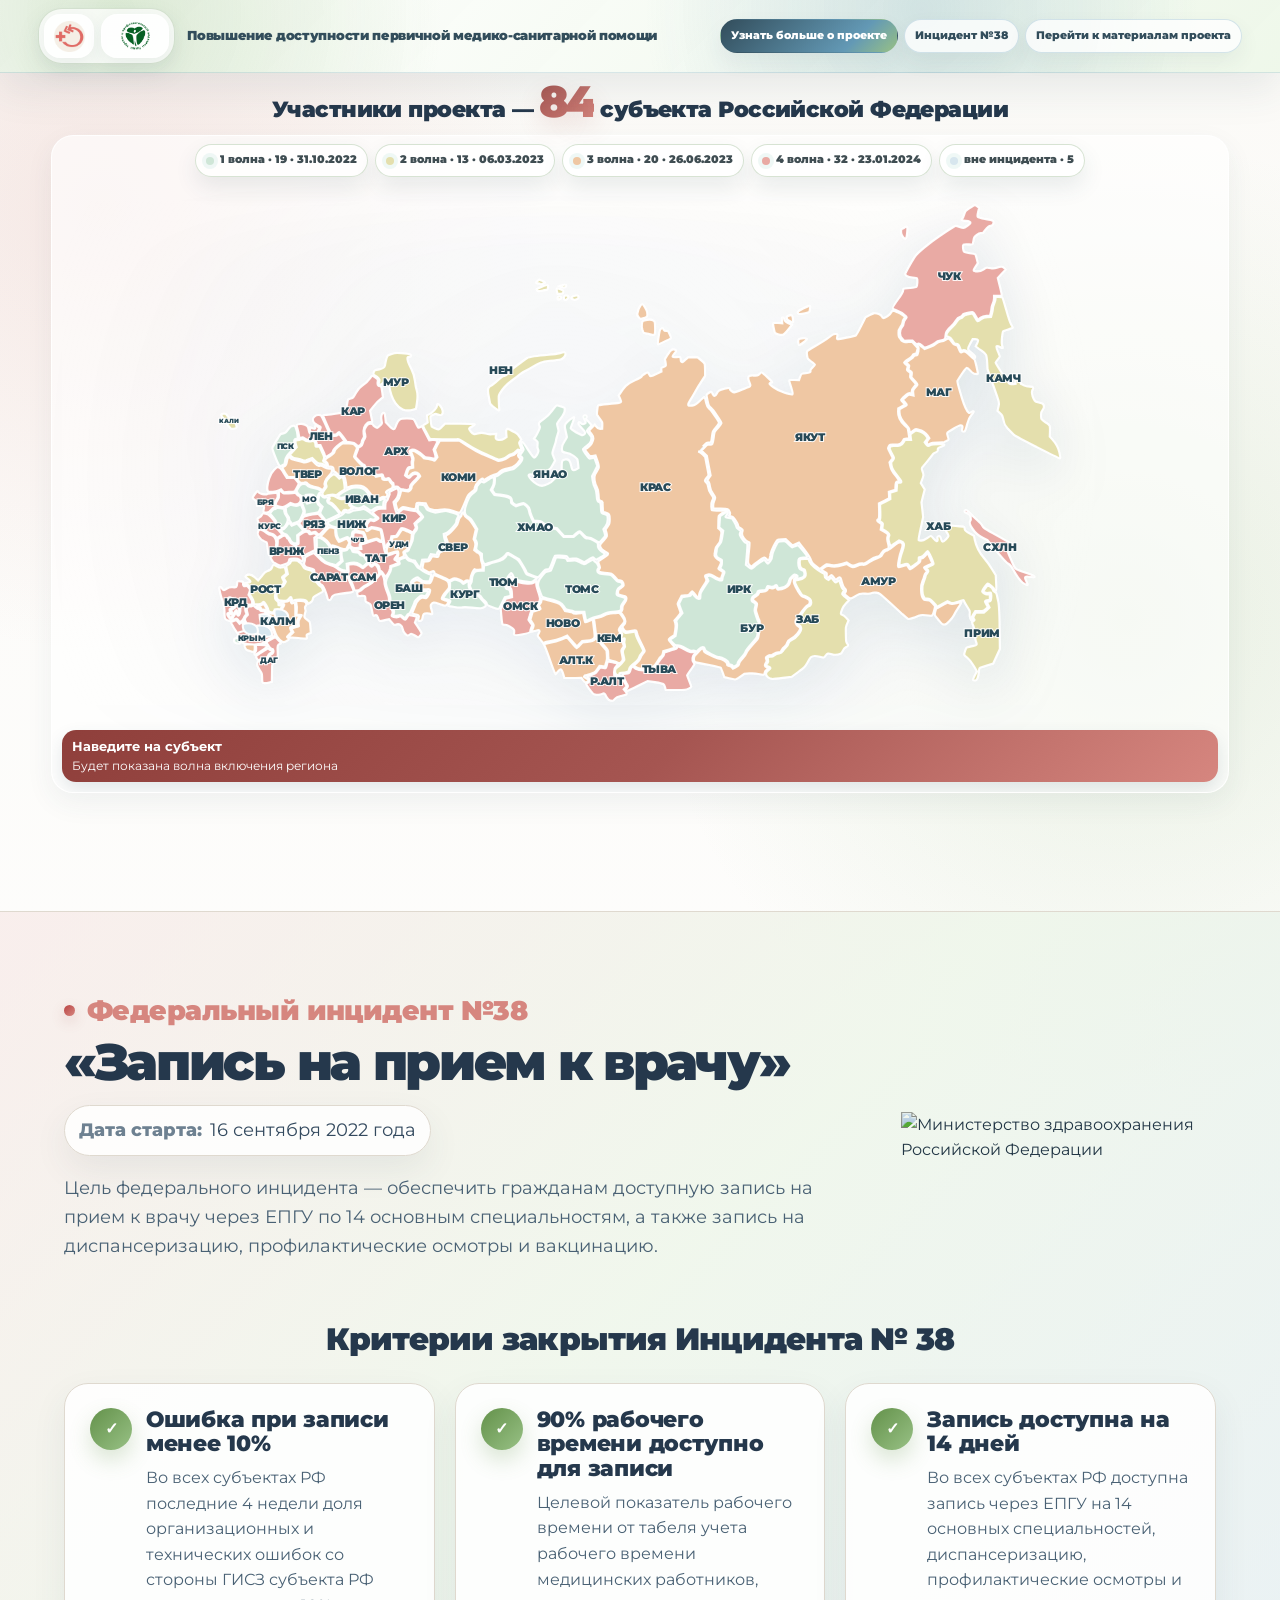
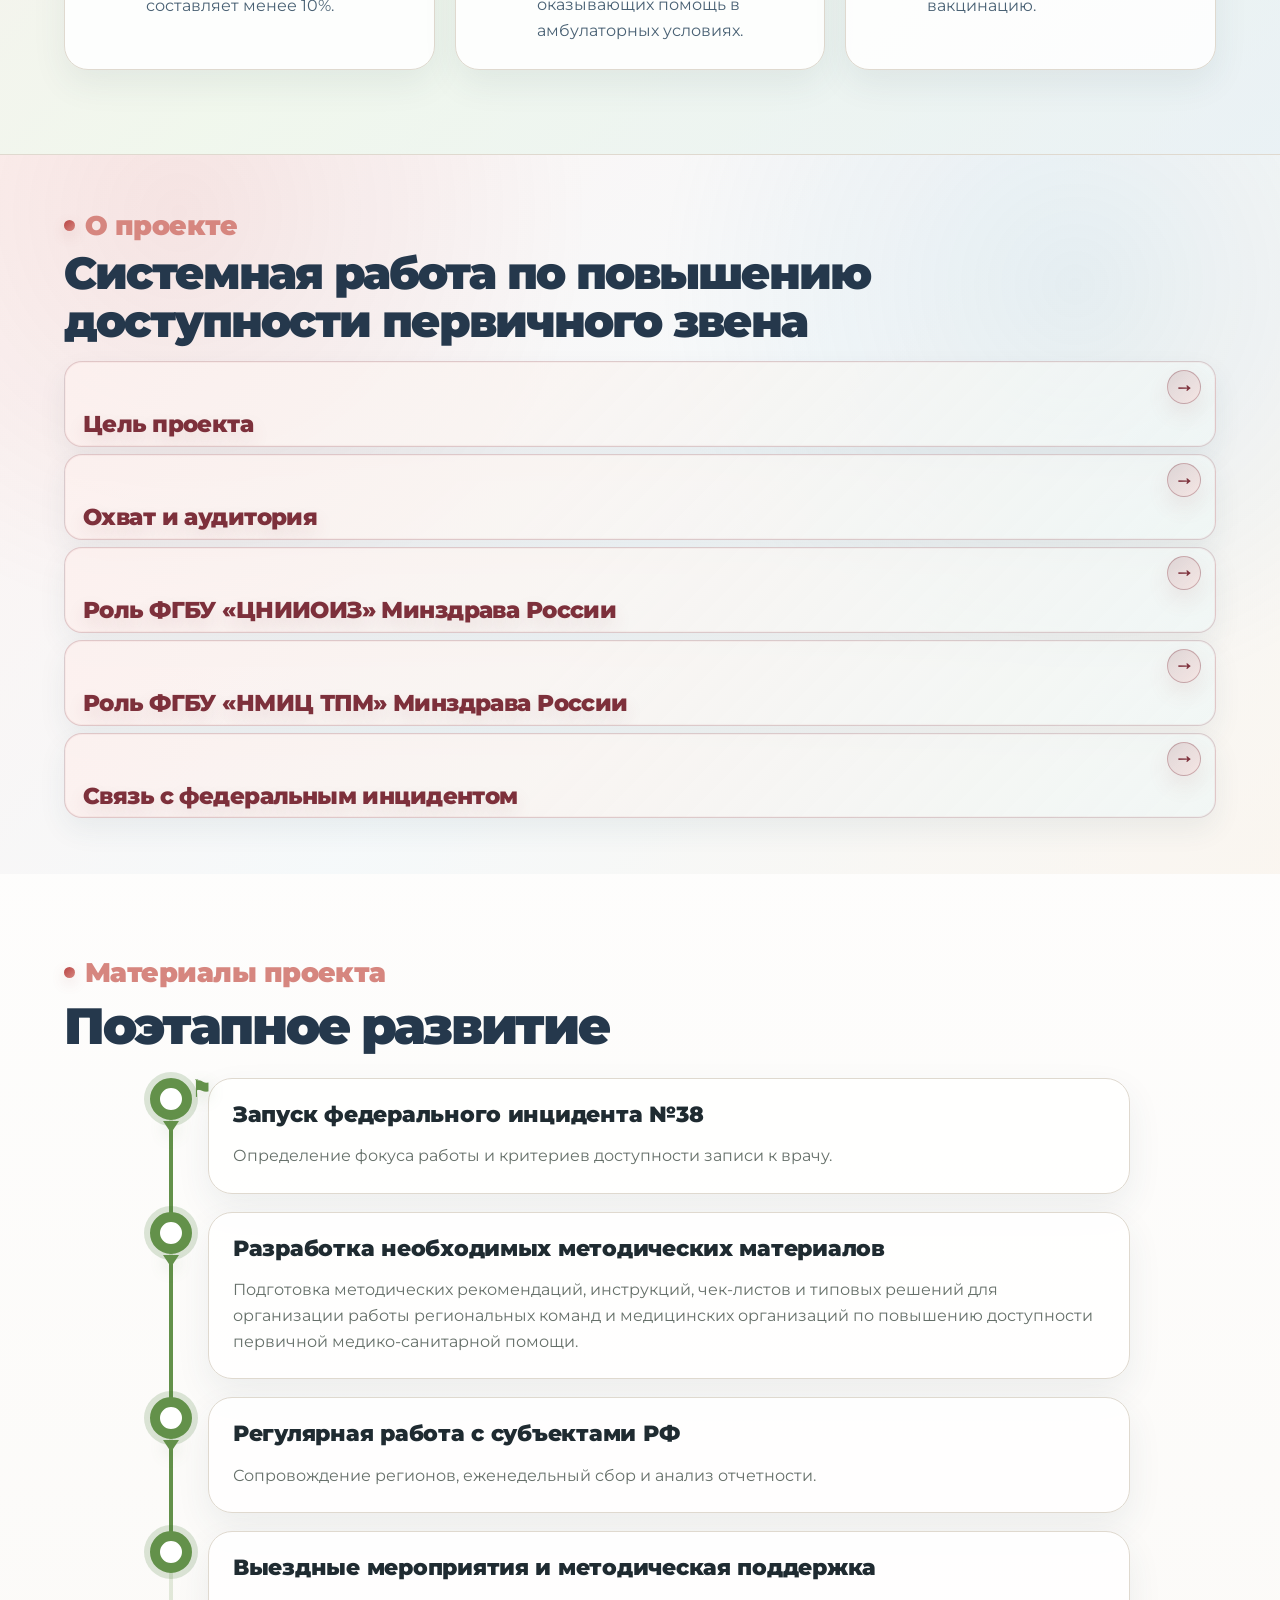
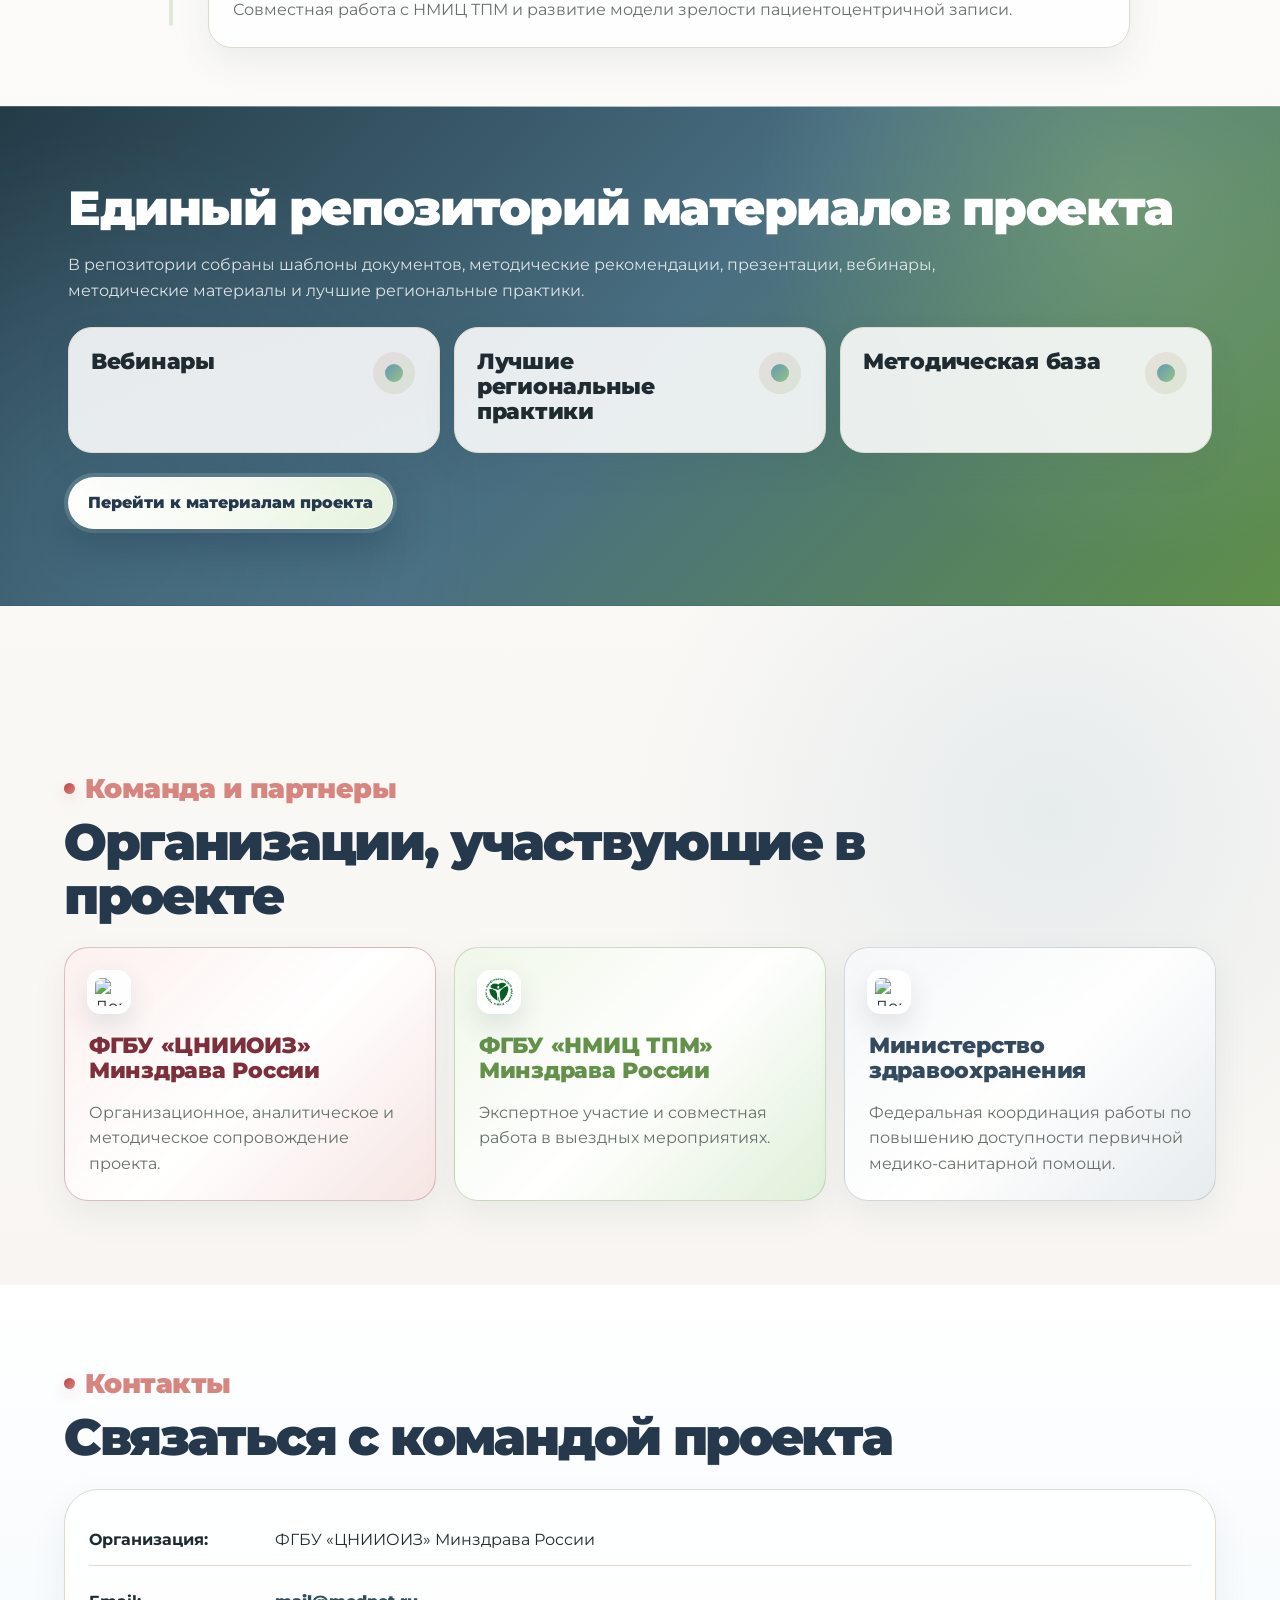
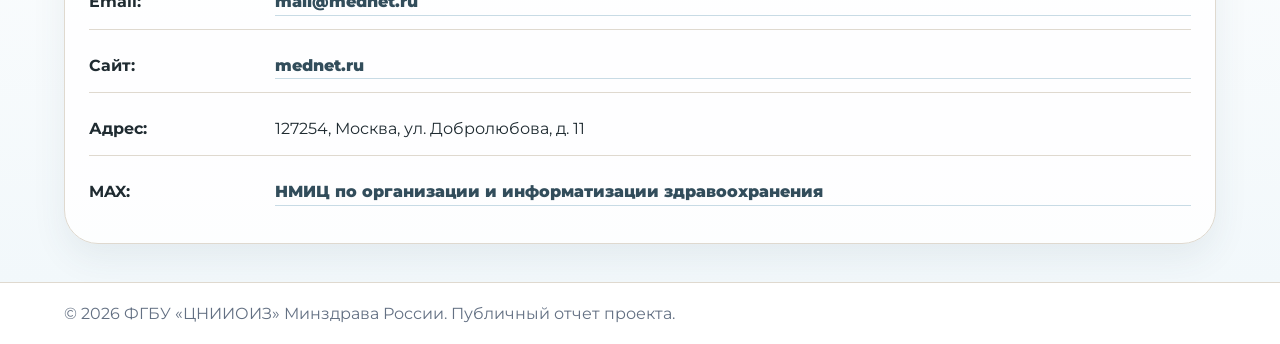
==== index.html @ 6c41ea02 "Update materials repository structure" ====
<!doctype html>
<html lang="ru">
<head>
  <meta charset="utf-8" />
  <meta name="viewport" content="width=device-width, initial-scale=1" />
  <title>Повышение доступности ПМСП — публичный отчет</title>
  <meta name="description" content="Публичный отчет о реализации проекта по повышению доступности первичной медико-санитарной помощи в субъектах Российской Федерации." />
  <style>
@import url("https://fonts.googleapis.com/css2?family=Montserrat:wght@500;600;700;800;900&display=swap");

:root {
  --bg: #f7f4ef;
  --bg-soft: #eef6ea;
  --surface: #ffffff;
  --surface-strong: #fbfaf7;
  --text: #1f2b31;
  --muted: #66706a;
  --muted-strong: #3f4d52;
  --blue: #6399b5;
  --blue-dark: #324d5b;
  --cyan: #8fb8ca;
  --teal: #58754a;
  --green: #98c185;
  --green-dark: #63914a;
  --red: #a55551;
  --red-soft: #d6867f;
  --beige: #a6998a;
  --warm: #f5e1df;
  --line: #dfd9cf;
  --line-strong: #c8d8c2;
  --shadow: 0 24px 70px rgba(50, 77, 91, .13);
  --shadow-soft: 0 14px 34px rgba(50, 77, 91, .08);
  --radius-xl: 34px;
  --radius-lg: 24px;
  --radius-md: 18px;
  --container: 1180px;
}

* { box-sizing: border-box; }
html { scroll-behavior: smooth; }
body {
  margin: 0;
  font-family: "Montserrat", "Segoe UI", Roboto, Arial, sans-serif;
  color: var(--text);
  background:
    radial-gradient(circle at 8% 4%, rgba(214,134,127,.16), transparent 28rem),
    radial-gradient(circle at 88% 12%, rgba(152,193,133,.20), transparent 30rem),
    radial-gradient(circle at 82% 78%, rgba(99,153,181,.13), transparent 26rem),
    linear-gradient(180deg, #fbfaf7 0%, #fff 36%, var(--bg) 100%);
  line-height: 1.6;
  min-width: 320px;
}
body::before {
  content: "";
  position: fixed;
  inset: 0;
  pointer-events: none;
  background:
    radial-gradient(circle at 28px 28px, transparent 0 18px, rgba(31,43,49,.09) 18.5px 19.5px, transparent 20px),
    linear-gradient(90deg, transparent 0 72px, rgba(31,43,49,.08) 72px 74px, transparent 74px 80px, rgba(31,43,49,.08) 80px 82px, transparent 82px),
    linear-gradient(0deg, transparent 0 78px, rgba(31,43,49,.055) 78px 80px, transparent 80px 86px, rgba(31,43,49,.055) 86px 88px, transparent 88px);
  background-size: 176px 176px, 176px 176px, 176px 176px;
  opacity: .34;
  mask-image: linear-gradient(180deg, #000 0%, rgba(0,0,0,.75) 42%, transparent 82%);
}

a { color: inherit; }
a:focus-visible, button:focus-visible { outline: 3px solid rgba(152,193,133,.55); outline-offset: 4px; }

.site-header {
  position: sticky;
  top: 0;
  z-index: 20;
  display: flex;
  align-items: center;
  justify-content: space-between;
  gap: 24px;
  padding: 14px clamp(18px, 4vw, 56px);
  background: rgba(255,255,255,.92);
  backdrop-filter: blur(20px);
  border-bottom: 1px solid rgba(200,216,194,.82);
}
.brand {
  position: relative;
  display: inline-flex;
  align-items: center;
  gap: 12px;
  min-width: max-content;
  color: var(--blue-dark);
  text-decoration: none;
  font-weight: 850;
  letter-spacing: -.02em;
}
.brand::before {
  content: "38";
  display: grid;
  place-items: center;
  width: 42px;
  height: 42px;
  border-radius: 50%;
  color: #fff;
  background: linear-gradient(135deg, var(--blue-dark), var(--blue) 58%, var(--green));
  box-shadow: 0 12px 24px rgba(50,77,91,.20);
  font-size: 15px;
  font-weight: 900;
}
.top-nav { display: flex; align-items: center; justify-content: flex-end; gap: 6px; flex-wrap: wrap; }
.top-nav a {
  color: #37474f;
  text-decoration: none;
  font-size: 13px;
  font-weight: 750;
  padding: 9px 11px;
  border-radius: 999px;
  transition: .18s ease;
}
.top-nav a:hover { color: var(--blue-dark); background: #eef6ea; }

main { overflow: hidden; }
.hero {
  position: relative;
  padding: clamp(52px, 7vw, 92px) clamp(18px, 5vw, 72px) clamp(58px, 8vw, 102px);
}
.hero::after {
  content: "";
  position: absolute;
  left: clamp(18px, 5vw, 72px);
  right: clamp(18px, 5vw, 72px);
  bottom: 0;
  height: 1px;
  background: linear-gradient(90deg, transparent, var(--line-strong), transparent);
}
.hero-grid {
  position: relative;
  z-index: 1;
  width: min(100%, var(--container));
  margin: 0 auto;
  display: grid;
  grid-template-columns: minmax(300px, .58fr) minmax(620px, 1.62fr);
  gap: clamp(18px, 3vw, 38px);
  align-items: center;
}
.hero.compact { padding-block: 58px; }
.hero.compact .hero-content { width: min(100%, var(--container)); margin: 0 auto; }
.hero-content { max-width: 640px; }
.eyebrow {
  display: inline-flex;
  align-items: center;
  gap: 8px;
  color: var(--red);
  font-weight: 850;
  font-size: 12px;
  text-transform: uppercase;
  letter-spacing: .12em;
  margin-bottom: 12px;
}
.eyebrow::before {
  content: "";
  width: 8px;
  height: 8px;
  border-radius: 50%;
  background: currentColor;
  box-shadow: 0 0 0 5px rgba(214,134,127,.18);
}
h1, h2, h3 { line-height: 1.12; margin: 0 0 16px; }
h1 { font-size: clamp(38px, 6.2vw, 76px); letter-spacing: -.045em; max-width: 980px; font-weight: 900; }
h2 { font-size: clamp(28px, 4.1vw, 48px); letter-spacing: -.03em; font-weight: 900; }
h3 { font-size: clamp(18px, 2vw, 22px); letter-spacing: -.012em; font-weight: 850; }
p { margin-top: 0; }
.lead { font-size: clamp(19px, 2.2vw, 27px); color: var(--muted-strong); margin-bottom: 18px; line-height: 1.35; }
.hero p, .section-heading p { font-size: 18px; color: #40536c; }
.hero-actions, .card-actions { display: flex; gap: 12px; flex-wrap: wrap; margin-top: 30px; }
.button, .card-actions a {
  display: inline-flex;
  align-items: center;
  justify-content: center;
  min-height: 46px;
  padding: 12px 19px;
  border-radius: 999px;
  text-decoration: none;
  font-weight: 850;
  border: 1px solid transparent;
  transition: transform .18s ease, box-shadow .18s ease, background .18s ease;
}
.button:hover, .card-actions a:hover { transform: translateY(-1px); }
.button.primary, .card-actions a:first-child { background: linear-gradient(135deg, var(--blue-dark), var(--blue) 54%, var(--green)); color: #fff; box-shadow: 0 16px 34px rgba(50,77,91,.24); }
.button.secondary, .card-actions a:last-child { background: rgba(255,255,255,.88); color: var(--blue-dark); border-color: var(--line-strong); box-shadow: var(--shadow-soft); }
.button:nth-child(3) { background: #f5e1df; color: #6f3b38; border-color: rgba(165,85,81,.22); }

.dashboard-card {
  position: relative;
  overflow: hidden;
  display: grid;
  gap: 22px;
  padding: clamp(24px, 4vw, 34px);
  border-radius: var(--radius-xl);
  background:
    linear-gradient(180deg, rgba(255,255,255,.94), rgba(251,250,247,.88)),
    radial-gradient(circle at 80% 0%, rgba(152,193,133,.30), transparent 18rem);
  border: 1px solid rgba(255,255,255,.86);
  box-shadow: var(--shadow);
}
.hero-decoration {
  position: absolute;
  inset: auto -52px -62px auto;
  width: 220px;
  height: 220px;
  border-radius: 50%;
  background: conic-gradient(from 180deg, rgba(165,85,81,.18), rgba(99,153,181,.30), rgba(152,193,133,.28), rgba(165,85,81,.18));
  filter: blur(.2px);
}
.hero-decoration::before {
  content: "";
  position: absolute;
  inset: 42px;
  border-radius: inherit;
  background: #fff;
}
.dashboard-header, .dashboard-metrics { position: relative; z-index: 1; }
.dashboard-title { font-size: clamp(26px, 3vw, 34px); }
.dashboard-metrics { display: grid; gap: 13px; }
.dashboard-metric {
  padding: 18px;
  border-radius: 22px;
  background: rgba(255,255,255,.78);
  border: 1px solid var(--line);
  box-shadow: 0 10px 24px rgba(12,58,95,.06);
}
.dashboard-metric strong { display: block; color: var(--blue-dark); font-size: clamp(24px, 3.1vw, 36px); line-height: 1; letter-spacing: -.03em; }
.dashboard-metric span { display: block; color: var(--muted); margin-top: 8px; }

.section { padding: clamp(54px, 7vw, 84px) clamp(18px, 5vw, 72px); }
.section > .section-heading, .section > .cards, .section > .metrics, .section > .timeline, .section > .result-list, .section > .roadmap-panel, .section > .contact-list, .section > .contact-note, .about-grid, .materials-content, .repo-nav { width: min(100%, var(--container)); margin-left: auto; margin-right: auto; }
.section-heading { margin-bottom: 32px; }
.section-heading h2 { max-width: 900px; }
.about-grid {
  display: grid;
  grid-template-columns: repeat(2, minmax(0, 1fr));
  gap: 18px;
}
.about-card, .card, .metric, .timeline-card, .result-card, .material-category-card, .roadmap-panel, .contact-panel .contact-list {
  background: rgba(255,255,255,.88);
  border: 1px solid var(--line);
  box-shadow: var(--shadow-soft);
}
.about-card {
  position: relative;
  padding: 25px;
  border-radius: var(--radius-lg);
  overflow: hidden;
}
.about-card::before {
  content: "";
  position: absolute;
  top: 0;
  left: 0;
  width: 5px;
  height: 100%;
  background: linear-gradient(180deg, var(--red-soft), var(--blue), var(--green));
}
.about-card p { color: var(--muted-strong); margin-bottom: 0; }

.accent-panel, .tinted { background: linear-gradient(135deg, rgba(245,225,223,.52), rgba(238,246,234,.86) 48%, rgba(216,230,237,.54)); border-block: 1px solid var(--line); }
.incident-panel { position: relative; }
.incident-panel::before {
  content: "";
  position: absolute;
  inset: 34px clamp(18px, 5vw, 72px) auto auto;
  width: 180px;
  height: 180px;
  border-radius: 42px;
  background: linear-gradient(135deg, rgba(165,85,81,.10), rgba(152,193,133,.16));
  transform: rotate(8deg);
}
.incident-start { display: inline-flex; flex-wrap: wrap; gap: 8px; padding: 10px 14px; border-radius: 999px; background: #fff; border: 1px solid var(--line); box-shadow: var(--shadow-soft); }
.label { color: var(--muted); font-weight: 800; }
.incident-goal { max-width: 880px; }
.accent-number { color: var(--blue-dark); font-weight: 900; white-space: nowrap; }
.cards { display: grid; gap: 20px; }
.cards.two { grid-template-columns: repeat(2, minmax(0, 1fr)); }
.cards.three { grid-template-columns: repeat(3, minmax(0, 1fr)); }
.cards.four { grid-template-columns: repeat(4, minmax(0, 1fr)); }
.card {
  position: relative;
  border-radius: var(--radius-lg);
  padding: 25px;
}
.card p { color: var(--muted); margin-bottom: 0; }
.criterion-card { display: grid; grid-template-columns: auto 1fr; gap: 14px; padding-top: 24px; }
.card.check::before { content: none; }
.criterion-marker, .result-check {
  display: grid;
  place-items: center;
  width: 32px;
  height: 32px;
  border-radius: 50%;
  color: #fff;
  background: linear-gradient(135deg, var(--green-dark), var(--green));
  font-weight: 950;
  box-shadow: 0 8px 18px rgba(99,145,74,.22);
  flex: 0 0 auto;
}

.activity-card { min-height: 220px; overflow: hidden; }
.activity-number {
  display: inline-flex;
  color: rgba(165,85,81,.24);
  font-size: 46px;
  line-height: 1;
  font-weight: 950;
  letter-spacing: -.06em;
  margin-bottom: 20px;
}
.activity-marker, .partner-icon, .category-marker {
  position: absolute;
  top: 24px;
  right: 24px;
  width: 42px;
  height: 42px;
  border-radius: 50%;
  background: linear-gradient(135deg, rgba(214,134,127,.16), rgba(152,193,133,.22));
}
.activity-marker::after, .partner-icon::after, .category-marker::after {
  content: "";
  position: absolute;
  inset: 12px;
  border-radius: 50%;
  background: linear-gradient(135deg, var(--blue), var(--green));
}
.featured-card {
  color: #fff;
  background: linear-gradient(135deg, var(--blue-dark), var(--blue) 56%, var(--green-dark));
  border-color: transparent;
}
.featured-card p, .featured-card .activity-number { color: rgba(255,255,255,.82); }
.featured-card .activity-marker { background: rgba(255,255,255,.18); }
.featured-card .activity-marker::after { background: #fff; }

.metrics { display: grid; grid-template-columns: repeat(4, minmax(0, 1fr)); gap: 18px; }
.metric {
  border-radius: 24px;
  padding: 24px;
}
.metric strong { display: block; color: var(--blue-dark); font-size: clamp(30px, 4vw, 48px); line-height: .98; letter-spacing: -.05em; }
.metric span { display: block; color: var(--muted); margin-top: 12px; font-weight: 650; }
.metric-date strong { color: var(--red); }
.metric-percent strong { color: var(--green-dark); }

.timeline { position: relative; display: grid; gap: 18px; max-width: 980px; }
.timeline-line {
  position: absolute;
  left: 20px;
  top: 22px;
  bottom: 22px;
  width: 2px;
  background: linear-gradient(180deg, var(--red-soft), var(--blue), var(--green));
  border-radius: 999px;
}
.timeline-item {
  position: relative;
  display: grid;
  grid-template-columns: 42px 1fr;
  gap: 16px;
  align-items: start;
}
.timeline-dot {
  position: relative;
  z-index: 1;
  width: 42px;
  height: 42px;
  border-radius: 50%;
  background: #fff;
  border: 10px solid var(--green);
  box-shadow: 0 0 0 6px rgba(152,193,133,.18);
}
.timeline-card {
  border-radius: var(--radius-lg);
  padding: 24px;
}
.timeline-card p { color: var(--muted); margin-bottom: 0; }

.materials-cta {
  display: grid;
  grid-template-columns: minmax(0, 1fr) auto;
  align-items: center;
  gap: 28px;
  color: #fff;
  background:
    radial-gradient(circle at 85% 20%, rgba(152,193,133,.34), transparent 22rem),
    linear-gradient(135deg, #263f4b, #4a7388 52%, #63914a);
}
.materials-cta .eyebrow { color: #f5e1df; }
.materials-cta p { color: rgba(255,255,255,.82); max-width: 900px; }
.materials-categories { display: grid; grid-template-columns: repeat(3, minmax(0, 1fr)); gap: 14px; margin-top: 24px; }
.material-category-card {
  position: relative;
  min-height: 126px;
  padding: 22px;
  border-radius: 24px;
  color: var(--text);
}
.material-category-card h3 { padding-right: 46px; margin-bottom: 0; }

.result-list { display: grid; grid-template-columns: repeat(2, minmax(0, 1fr)); gap: 16px; padding-left: 0; }
.result-card {
  display: flex;
  gap: 14px;
  align-items: flex-start;
  padding: 19px;
  border-radius: 22px;
}
.result-card p { margin-bottom: 0; color: var(--muted-strong); }

.partner-card { min-height: 190px; padding-top: 72px; }
.key-organization {
  border-color: rgba(17,87,184,.25);
  background: linear-gradient(180deg, #fff, #eef7ff);
}
.key-organization .partner-icon { background: linear-gradient(135deg, rgba(17,87,184,.20), rgba(16,168,198,.18)); }
.neutral-partner { background: #fbfcfd; }
.chips, .roadmap-chips { display: flex; gap: 12px; flex-wrap: wrap; }
.chips span, .tag {
  display: inline-flex;
  align-items: center;
  min-height: 34px;
  padding: 8px 13px;
  border-radius: 999px;
  background: #eef6ea;
  color: #4f773d;
  font-weight: 850;
  font-size: 13px;
}
.roadmap-panel { padding: clamp(24px, 4vw, 34px); border-radius: var(--radius-xl); }
.plans-intro { color: var(--muted-strong); font-weight: 700; }
.contact-panel { background: linear-gradient(180deg, #fff, #f2f8fb); }
.contact-list {
  display: grid;
  gap: 10px;
  padding: 24px;
  border-radius: var(--radius-xl);
}
.contact-item { display: grid; grid-template-columns: 170px 1fr; gap: 16px; margin: 0; padding: 13px 0; border-bottom: 1px solid var(--line); }
.contact-item:last-child { border-bottom: 0; }
.contact-note { color: var(--blue-dark); font-weight: 850; margin-top: 18px; }
.placeholder { color: #7b8797; font-style: italic; }

.repo-nav { display: flex; gap: 12px; flex-wrap: wrap; padding-top: 24px; padding-bottom: 24px; }
.repo-nav a { padding: 12px 16px; border: 1px solid var(--line); border-radius: 999px; background: #fff; text-decoration: none; color: var(--blue-dark); font-weight: 850; box-shadow: var(--shadow-soft); }
.material dl { display: grid; grid-template-columns: auto 1fr; gap: 4px 10px; color: #40516a; }
.material dt { font-weight: 850; }
.material dd { margin: 0; }

.site-footer {
  display: flex;
  align-items: center;
  justify-content: space-between;
  gap: 18px;
  padding: 28px clamp(18px, 5vw, 72px);
  color: #637083;
  border-top: 1px solid var(--line);
  background: #fff;
}
.site-footer p { margin: 0; }
.footer-nav { display: flex; gap: 14px; flex-wrap: wrap; }
.footer-nav a { color: var(--blue-dark); font-weight: 800; text-decoration: none; }
.footer-nav a:hover { text-decoration: underline; }

@media (max-width: 1120px) {
  .site-header { align-items: flex-start; flex-direction: column; }
  .top-nav { justify-content: flex-start; }
  .hero-grid { grid-template-columns: 1fr; }
  .dashboard-card { max-width: 720px; }
  .cards.three, .cards.four, .metrics { grid-template-columns: repeat(2, minmax(0, 1fr)); }
  .materials-cta { grid-template-columns: 1fr; }
}
@media (max-width: 768px) {
  body { background-size: auto; }
  .site-header { position: static; gap: 12px; padding-block: 12px; }
  .brand { font-size: 15px; }
  .brand::before { width: 36px; height: 36px; border-radius: 12px; }
  .top-nav { gap: 5px; }
  .top-nav a { font-size: 12px; padding: 8px 9px; background: #f4f8fb; }
  .hero { padding-top: 42px; }
  h1 { font-size: clamp(34px, 11vw, 48px); }
  h2 { font-size: clamp(27px, 8vw, 36px); }
  .hero-actions, .card-actions { flex-direction: column; }
  .button, .card-actions a { width: 100%; }
  .about-grid, .cards.two, .cards.three, .cards.four, .metrics, .result-list, .materials-categories { grid-template-columns: 1fr; }
  .dashboard-metric strong, .metric strong { font-size: 32px; }
  .criterion-card { grid-template-columns: 1fr; }
  .timeline { gap: 14px; }
  .timeline-line { left: 15px; }
  .timeline-item { grid-template-columns: 32px 1fr; gap: 12px; }
  .timeline-dot { width: 32px; height: 32px; border-width: 8px; }
  .contact-item { grid-template-columns: 1fr; gap: 3px; }
  .site-footer { align-items: flex-start; flex-direction: column; }
}
@media (max-width: 420px) {
  .section, .hero { padding-left: 14px; padding-right: 14px; }
  .card, .about-card, .timeline-card, .metric, .contact-list { padding: 20px; }
  .activity-number { font-size: 40px; }
}


/* Точечные правки меню и hero */
.site-header { align-items: center; }
.brand { white-space: normal; line-height: 1.12; min-width: 0; flex-shrink: 0; }
.brand::before { flex: 0 0 auto; }
.brand .brand-title { display: block; font-size: 16px; letter-spacing: -.015em; }
.brand .brand-subtitle { display: block; color: var(--muted); font-size: 12px; font-weight: 750; letter-spacing: .01em; margin-top: 2px; }
.hero-modern { isolation: isolate; }
.hero-modern::before {
  content: "";
  position: absolute;
  z-index: 0;
  inset: clamp(18px, 3vw, 34px) clamp(14px, 4vw, 58px) auto;
  height: min(62%, 520px);
  border-radius: clamp(28px, 4vw, 54px);
  background:
    radial-gradient(circle at 12% 18%, rgba(152,193,133,.26), transparent 30%),
    radial-gradient(circle at 78% 12%, rgba(117,166,184,.18), transparent 34%),
    linear-gradient(135deg, rgba(255,255,255,.58), rgba(240,247,237,.30));
  border: 1px solid rgba(255,255,255,.54);
  box-shadow: inset 0 1px 0 rgba(255,255,255,.75);
  pointer-events: none;
}
.hero-logos {
  position: relative;
  z-index: 1;
  display: flex;
  flex-wrap: wrap;
  align-items: center;
  gap: 10px;
  width: fit-content;
  max-width: 100%;
  margin: 0 0 12px;
  padding: 7px;
  border-radius: 999px;
  background: rgba(255,255,255,.34);
  border: 1px solid rgba(255,255,255,.56);
  box-shadow: 0 16px 36px rgba(50,77,91,.08);
  backdrop-filter: blur(18px);
}
.hero-logo {
  display: inline-flex;
  align-items: center;
  justify-content: center;
  min-height: 52px;
  width: auto;
  min-width: 126px;
  max-width: 190px;
  padding: 9px 16px;
  border-radius: 999px;
  background: rgba(255,255,255,.48);
  border: 1px solid rgba(255,255,255,.62);
  box-shadow: 0 8px 18px rgba(50,77,91,.055);
  transition: transform .18s ease, background .18s ease, box-shadow .18s ease;
}
.hero-logo:hover { transform: translateY(-1px); background: rgba(255,255,255,.64); box-shadow: 0 10px 22px rgba(50,77,91,.08); }
.hero-logo img { display: block; max-width: 100%; max-height: 36px; object-fit: contain; }
.hero-logo.mednet-logo { min-width: 74px; padding-inline: 14px; }
.hero-logo.mednet-logo img { max-width: 42px; max-height: 42px; }
.project-report-note { display: none; }
.hero-content > p:not(.lead) { max-width: 640px; }
.hero-modern .hero-grid { width: min(100%, 1540px); align-items: center; }
.hero-modern h1 {
  max-width: 660px;
  margin: 0;
  font-size: clamp(30px, 3.35vw, 48px);
  line-height: 1.08;
  letter-spacing: -.035em;
}
.hero-modern .hero-actions { margin-top: 18px; gap: 10px; }
.hero-modern .hero-actions .button {
  min-height: 42px;
  padding: 10px 15px;
  border-radius: 999px;
  font-size: 13px;
  color: var(--blue-dark);
  background: linear-gradient(135deg, rgba(255,255,255,.72), rgba(238,246,234,.58));
  border-color: rgba(99,153,181,.22);
  box-shadow: 0 10px 22px rgba(50,77,91,.075);
}
.hero-modern .hero-actions .button.primary {
  color: #fff;
  background: linear-gradient(135deg, var(--blue-dark), var(--blue) 72%, var(--green));
  box-shadow: 0 12px 26px rgba(50,77,91,.16);
}
.hero-modern .hero-actions .button.secondary:nth-child(2) {
  background: linear-gradient(135deg, rgba(143,184,202,.20), rgba(255,255,255,.62));
}
.hero-modern .hero-actions .button.secondary:nth-child(3) {
  background: linear-gradient(135deg, rgba(152,193,133,.20), rgba(255,255,255,.62));
}
.project-map-card { width: 100%; }
.project-map-card { position: relative; overflow: hidden; padding: clamp(10px, 1.15vw, 16px); }
.project-map-card .hero-decoration { inset: auto -70px -80px auto; opacity: .42; }
.map-stat { position: relative; z-index: 1; display: flex; align-items: baseline; justify-content: center; gap: 8px; margin-bottom: 4px; text-align: center; white-space: nowrap; }
.map-stat strong { display: inline; color: var(--blue-dark); font-size: clamp(24px, 2.35vw, 34px); line-height: 1; letter-spacing: -.045em; }
.map-stat span { display: inline; color: var(--muted-strong); font-size: clamp(13px, 1.15vw, 16px); line-height: 1.1; font-weight: 900; }
.map-shell { position: relative; z-index: 1; overflow: visible; padding: 0; }
.russia-map { width: 100%; max-width: none; height: auto; display: block; margin: 0 auto; filter: drop-shadow(0 18px 28px rgba(10,59,110,.12)); }
.real-russia-map { background: radial-gradient(circle at 43% 52%, rgba(255,255,255,.46), rgba(255,255,255,.08) 62%, transparent 76%); }
.rf-map-outline { fill: none; stroke: rgba(50,77,91,.22); stroke-width: 12; stroke-linejoin: round; opacity: .42; pointer-events: none; }
.rf-region, .rf-region path, .rf-region-shape { fill: #dbeee9 !important; stroke: rgba(255,255,255,.96) !important; stroke-width: 2.1 !important; vector-effect: non-scaling-stroke; cursor: pointer; outline: none; transition: fill .18s ease, stroke .18s ease, filter .18s ease, opacity .18s ease; }
.rf-region[data-wave="1"], .rf-region[data-wave="1"] path, .rf-region-shape[data-wave="1"] { fill: #cfe6d7 !important; }
.rf-region[data-wave="2"], .rf-region[data-wave="2"] path, .rf-region-shape[data-wave="2"] { fill: #e4dfad !important; }
.rf-region[data-wave="3"], .rf-region[data-wave="3"] path, .rf-region-shape[data-wave="3"] { fill: #efc7a3 !important; }
.rf-region[data-wave="4"], .rf-region[data-wave="4"] path, .rf-region-shape[data-wave="4"] { fill: #e9aaa4 !important; }
.rf-region[data-wave="out"], .rf-region[data-wave="out"] path, .rf-region-shape[data-wave="out"] { fill: #d7e6ee !important; }
.rf-region.is-muted, .rf-region.is-muted path { opacity: .30; }
.rf-region.is-wave, .rf-region.is-wave path { stroke: #fff !important; filter: drop-shadow(0 5px 10px rgba(50,77,91,.16)); opacity: .96; }
.rf-region.is-active, .rf-region.is-active path { stroke: #fff !important; filter: drop-shadow(0 8px 14px rgba(50,77,91,.25)); opacity: 1; }
.rf-region[data-wave="1"].is-wave, .rf-region[data-wave="1"].is-wave path { fill: #b8dcc4 !important; }
.rf-region[data-wave="2"].is-wave, .rf-region[data-wave="2"].is-wave path { fill: #dcd38b !important; }
.rf-region[data-wave="3"].is-wave, .rf-region[data-wave="3"].is-wave path { fill: #ebb47d !important; }
.rf-region[data-wave="4"].is-wave, .rf-region[data-wave="4"].is-wave path { fill: #e58f88 !important; }
.rf-region[data-wave="out"].is-wave, .rf-region[data-wave="out"].is-wave path { fill: #bfdbe8 !important; }
.rf-region[data-wave="1"].is-active, .rf-region[data-wave="1"].is-active path { fill: #8fc9a4 !important; }
.rf-region[data-wave="2"].is-active, .rf-region[data-wave="2"].is-active path { fill: #cfc467 !important; }
.rf-region[data-wave="3"].is-active, .rf-region[data-wave="3"].is-active path { fill: #e69c5e !important; }
.rf-region[data-wave="4"].is-active, .rf-region[data-wave="4"].is-active path { fill: #dc766f !important; }
.rf-region[data-wave="out"].is-active, .rf-region[data-wave="out"].is-active path { fill: #9fcadf !important; }
#rf-labels text { pointer-events: none; fill: #274a58; font-size: 22px; font-weight: 900; letter-spacing: -.04em; text-anchor: middle; dominant-baseline: central; paint-order: stroke; stroke: rgba(255,255,255,.88); stroke-width: 4px; }
#rf-labels text.is-small { font-size: 16px; }
#rf-labels text.is-tiny { font-size: 12px; }
#rf-labels text.is-hidden-label { display: none; }
.map-legend { position: relative; z-index: 1; display: flex; flex-wrap: wrap; gap: 7px; margin-top: 10px; }
.map-legend-item { display: inline-flex; align-items: center; gap: 6px; padding: 6px 8px; border-radius: 999px; background: rgba(255,255,255,.48); border: 1px solid rgba(200,216,194,.56); color: var(--muted-strong); font-size: 11px; font-weight: 800; transition: .18s ease; }
.map-legend-item::before { content: ""; width: 8px; height: 8px; border-radius: 50%; background: #a8d7cb; box-shadow: 0 0 0 4px rgba(168,215,203,.18); }
.map-legend-item[data-wave="1"]::before { background: #cfe6d7; }
.map-legend-item[data-wave="2"]::before { background: #e4dfad; }
.map-legend-item[data-wave="3"]::before { background: #efc7a3; }
.map-legend-item[data-wave="4"]::before { background: #e9aaa4; }
.map-legend-item[data-wave="out"]::before { background: #d7e6ee; }
.map-legend-item.is-active { color: var(--blue-dark); background: rgba(255,255,255,.74); border-color: rgba(99,145,74,.35); box-shadow: 0 8px 20px rgba(50,77,91,.08); }
.map-tooltip { position: relative; z-index: 2; margin-top: 12px; padding: 12px 14px; border-radius: 18px; background: #324d5b; color: #fff; box-shadow: 0 14px 30px rgba(50,77,91,.20); font-size: 13px; line-height: 1.35; }
.map-tooltip b { display: block; font-size: 15px; margin-bottom: 2px; }
@media (max-width: 1120px) { .hero-grid { grid-template-columns: 1fr; } .hero-content { max-width: 860px; } .project-map-card { max-width: 1060px; width: 100%; justify-self: center; } .hero-modern h1 { max-width: 820px; } }
@media (max-width: 768px) { .hero-grid { grid-template-columns: 1fr; } .site-header { align-items: flex-start; gap: 12px; } .top-nav { width: 100%; justify-content: flex-start; } .hero-logos { width: 100%; border-radius: 26px; } .hero-logo { flex: 1 1 130px; min-height: 54px; max-width: none; } .hero-modern h1 { font-size: clamp(28px, 8vw, 38px); } .hero-modern .hero-actions .button { width: auto; flex: 1 1 190px; } .map-stat strong { font-size: clamp(22px, 7vw, 30px); } .map-stat span { font-size: clamp(12px, 3.6vw, 15px); } #rf-labels text { font-size: 18px; } #rf-labels text.is-small { font-size: 13px; } #rf-labels text.is-tiny { font-size: 10px; } }
@media (max-width: 420px) { .site-header { flex-direction: column; } .brand .brand-subtitle { font-size: 11px; } .hero-logos { display: grid; grid-template-columns: 1fr 1fr; padding: 7px; gap: 8px; } .hero-logo { min-width: 0; padding-inline: 10px; } .project-map-card { padding: 10px; } .map-stat { gap: 5px; } .map-tooltip { font-size: 12px; } .map-legend-item { font-size: 10px; } }

/* Hero as single report cover */
.hero-modern .hero-cover {
  position: relative;
  z-index: 1;
  width: min(100%, 1540px);
  margin: 0 auto;
  display: flex;
  flex-direction: column;
  align-items: stretch;
  gap: clamp(14px, 2vw, 24px);
}
.hero-modern .hero-top {
  display: flex;
  align-items: center;
  justify-content: center;
  gap: clamp(16px, 2.4vw, 34px);
  width: min(100%, 1260px);
  margin: 0 auto;
  padding: clamp(6px, 1vw, 10px) 0 0;
}
.hero-modern .hero-top .hero-logos {
  flex: 0 0 auto;
  margin: 0;
}
.hero-modern .hero-top h1 {
  flex: 0 1 760px;
  max-width: 760px;
  margin: 0;
  font-size: clamp(30px, 3.2vw, 48px);
  line-height: 1.08;
  letter-spacing: -.035em;
}
.hero-modern .hero-cover .project-map-card {
  width: min(100%, 1380px);
  max-width: 1380px;
  margin: 0 auto;
  padding: clamp(8px, 1vw, 14px);
}
.hero-modern .hero-cover .map-stat {
  margin-bottom: 2px;
}
.hero-modern .hero-cover .map-shell {
  padding: 0;
}
.hero-modern .hero-cover .russia-map {
  width: 100%;
  height: auto;
  margin: 0 auto;
}
.hero-modern .hero-cover .hero-actions {
  justify-content: center;
  align-items: center;
  margin: 0 auto;
  width: min(100%, 960px);
}
@media (max-width: 900px) {
  .hero-modern .hero-top {
    flex-direction: column;
    align-items: center;
    text-align: center;
    gap: 12px;
  }
  .hero-modern .hero-top .hero-logos {
    justify-content: center;
  }
  .hero-modern .hero-top h1 {
    max-width: 820px;
  }
}
@media (max-width: 520px) {
  .hero-modern .hero-cover { gap: 12px; }
  .hero-modern .hero-top .hero-logos {
    width: 100%;
    display: grid;
    grid-template-columns: 1fr 1fr;
  }
  .hero-modern .hero-cover .hero-actions .button {
    flex: 1 1 100%;
  }
}


/* Compact first-screen hero */
.hero.hero-modern {
  padding: clamp(18px, 2.4vw, 34px) clamp(14px, 4vw, 56px) clamp(18px, 2.8vw, 38px);
}
.hero-modern::before {
  inset: clamp(8px, 1.4vw, 20px) clamp(10px, 3vw, 46px) auto;
  height: min(48%, 360px);
}
.hero-modern .hero-cover {
  width: min(100%, 1540px);
  gap: clamp(8px, 1.15vw, 14px);
}
.hero-modern .hero-top {
  width: min(100%, 1380px);
  justify-content: space-between;
  align-items: center;
  gap: clamp(14px, 2vw, 28px);
  padding: 0;
  text-align: left;
}
.hero-modern .hero-top .hero-logos {
  flex: 0 0 auto;
  margin: 0;
  padding: 5px;
  gap: 7px;
  box-shadow: 0 8px 18px rgba(50,77,91,.055);
}
.hero-modern .hero-top .hero-logo {
  min-height: 42px;
  min-width: 104px;
  max-width: 168px;
  padding: 7px 12px;
}
.hero-modern .hero-top .hero-logo img { max-height: 28px; }
.hero-modern .hero-top .hero-logo.mednet-logo { min-width: 58px; padding-inline: 10px; }
.hero-modern .hero-top .hero-logo.mednet-logo img { max-width: 32px; max-height: 32px; }
.hero-modern .hero-top h1 {
  flex: 1 1 auto;
  max-width: 720px;
  font-size: clamp(20px, 2.05vw, 31px);
  line-height: 1.08;
  letter-spacing: -.025em;
  text-align: left;
}
.hero-modern .hero-cover .project-map-card {
  width: min(100%, 1460px);
  max-width: 1460px;
  padding: clamp(6px, .75vw, 10px);
  border-radius: 22px;
  box-shadow: 0 10px 28px rgba(50,77,91,.065);
  background: rgba(255,255,255,.62);
}
.hero-modern .hero-cover .project-map-card .hero-decoration { display: none; }
.hero-modern .hero-cover .map-stat {
  margin-bottom: 0;
}
.hero-modern .hero-cover .map-stat strong {
  font-size: clamp(18px, 1.6vw, 25px);
}
.hero-modern .hero-cover .map-stat span {
  font-size: clamp(11px, .95vw, 14px);
}
.hero-modern .hero-cover .russia-map {
  width: 100%;
  height: clamp(390px, 52vh, 590px);
  max-height: 58vh;
  object-fit: contain;
  margin: -4px auto 0;
}
.hero-modern .project-map-card .hero-actions {
  justify-content: center;
  align-items: center;
  gap: 8px;
  margin: 4px auto 0;
  width: min(100%, 900px);
}
.hero-modern .project-map-card .hero-actions .button {
  min-height: 36px;
  padding: 8px 13px;
  font-size: 12px;
  box-shadow: 0 8px 16px rgba(50,77,91,.06);
}
.hero-modern .project-map-card .map-legend {
  justify-content: center;
  gap: 5px;
  margin-top: 6px;
}
.hero-modern .project-map-card .map-legend-item {
  padding: 4px 7px;
  font-size: 10px;
}
.hero-modern .project-map-card .map-tooltip {
  margin-top: 6px;
  padding: 8px 10px;
  border-radius: 14px;
  font-size: 12px;
  box-shadow: 0 8px 18px rgba(50,77,91,.13);
}
.hero-modern .project-map-card .map-tooltip b { font-size: 13px; }
@media (max-width: 900px) {
  .hero-modern .hero-top {
    flex-direction: column;
    align-items: flex-start;
    text-align: left;
    gap: 8px;
  }
  .hero-modern .hero-top .hero-logos { justify-content: flex-start; }
  .hero-modern .hero-top h1 {
    max-width: 100%;
    font-size: clamp(22px, 5.6vw, 30px);
  }
  .hero-modern .hero-cover .russia-map {
    height: auto;
    max-height: none;
  }
}
@media (max-width: 520px) {
  .hero.hero-modern { padding-top: 16px; }
  .hero-modern .hero-cover { gap: 8px; }
  .hero-modern .hero-top .hero-logos {
    width: 100%;
    display: grid;
    grid-template-columns: 1fr 1fr;
  }
  .hero-modern .hero-top h1 { font-size: clamp(20px, 6.6vw, 26px); }
  .hero-modern .project-map-card .hero-actions .button { flex: 1 1 100%; }
}


/* Final compact hero alignment tweaks */
.hero-modern .hero-top {
  justify-content: flex-start;
  gap: clamp(12px, 1.6vw, 22px);
}
.hero-modern .hero-top h1 {
  flex: 0 1 auto;
  max-width: none;
  white-space: nowrap;
  font-size: clamp(18px, 1.55vw, 25px);
  line-height: 1.05;
}
.hero-modern .project-map-card .map-tooltip {
  margin-top: 3px;
  margin-bottom: 0;
}
.hero-modern .project-map-card .map-bottom-row {
  display: grid;
  grid-template-columns: minmax(280px, .82fr) minmax(360px, 1.18fr);
  align-items: center;
  gap: 10px;
  margin-top: 6px;
}
.hero-modern .project-map-card .hero-actions {
  justify-content: flex-start;
  margin: 0;
  width: auto;
}
.hero-modern .project-map-card .map-legend {
  justify-content: flex-end;
  margin: 0;
}
@media (max-width: 1180px) {
  .hero-modern .hero-top h1 {
    white-space: normal;
    max-width: 760px;
  }
  .hero-modern .project-map-card .map-bottom-row {
    grid-template-columns: 1fr;
    gap: 6px;
  }
  .hero-modern .project-map-card .hero-actions,
  .hero-modern .project-map-card .map-legend {
    justify-content: center;
  }
}
@media (max-width: 520px) {
  .hero-modern .hero-top h1 { white-space: normal; }
  .hero-modern .project-map-card .map-bottom-row { margin-top: 5px; }
}


/* Side controls over the map on desktop */
.hero-modern .hero-cover .project-map-card {
  position: relative;
}
.hero-modern .project-map-card .map-bottom-row {
  position: absolute;
  z-index: 4;
  top: clamp(42px, 4.2vw, 58px);
  left: clamp(8px, 1vw, 14px);
  right: clamp(8px, 1vw, 14px);
  display: flex;
  justify-content: space-between;
  align-items: flex-start;
  gap: 12px;
  margin: 0;
  pointer-events: none;
}
.hero-modern .project-map-card .hero-actions,
.hero-modern .project-map-card .map-legend {
  pointer-events: auto;
}
.hero-modern .project-map-card .hero-actions {
  width: min(190px, 18vw);
  flex-direction: column;
  align-items: stretch;
  justify-content: flex-start;
  gap: 7px;
  margin: 0;
}
.hero-modern .project-map-card .hero-actions .button {
  width: 100%;
  min-height: 34px;
  padding: 7px 10px;
  font-size: 11px;
  line-height: 1.15;
  background: rgba(255,255,255,.76);
  backdrop-filter: blur(10px);
}
.hero-modern .project-map-card .hero-actions .button.primary {
  background: linear-gradient(135deg, rgba(50,77,91,.94), rgba(99,153,181,.90));
}
.hero-modern .project-map-card .map-legend {
  width: min(230px, 22vw);
  justify-content: flex-end;
  align-content: flex-start;
  gap: 5px;
  margin: 0;
  padding: 7px;
  border-radius: 16px;
  background: rgba(255,255,255,.58);
  backdrop-filter: blur(10px);
  border: 1px solid rgba(255,255,255,.62);
}
.hero-modern .project-map-card .map-legend-item {
  font-size: 9.5px;
  padding: 4px 6px;
  background: rgba(255,255,255,.56);
}
.hero-modern .project-map-card .map-tooltip {
  position: relative;
  z-index: 5;
}
@media (max-width: 980px) {
  .hero-modern .project-map-card .map-bottom-row {
    position: static;
    display: grid;
    grid-template-columns: 1fr;
    gap: 6px;
    margin-top: 6px;
    pointer-events: auto;
  }
  .hero-modern .project-map-card .hero-actions,
  .hero-modern .project-map-card .map-legend {
    width: 100%;
    flex-direction: row;
    justify-content: center;
  }
  .hero-modern .project-map-card .hero-actions .button {
    width: auto;
    flex: 1 1 180px;
  }
}


/* Clean report structure after hero */
.report-incident, .report-about, .report-results, .report-partners, .report-contacts { color: var(--text); }
.incident-layout { display: grid; grid-template-columns: minmax(0, 1fr) minmax(220px, 320px); gap: clamp(18px, 3vw, 34px); align-items: start; }
.minzdrav-sign { display: inline-flex; align-items: center; justify-content: center; justify-self: end; width: 86px; min-height: 96px; padding: 12px; border-radius: 22px; background: rgba(255,255,255,.72); border: 1px solid rgba(200,216,194,.62); text-decoration: none; box-shadow: var(--shadow-soft); }
.minzdrav-sign img { display: block; width: 58px; height: auto; }
.compact-heading { margin-bottom: 18px; }
.compact-heading h3 { font-size: clamp(22px, 2.8vw, 32px); margin: 0; color: var(--blue-dark); }
.subsection-block { margin-top: clamp(28px, 4vw, 44px); }
.report-results .materials-cta { width: min(100%, var(--container)); margin: clamp(30px, 4vw, 46px) auto 0; border-radius: var(--radius-xl); }
.report-results .result-check, .criterion-marker { color: var(--green-dark); }
.contact-list a { color: var(--blue-dark); font-weight: 850; text-decoration: none; border-bottom: 1px solid rgba(99,153,181,.35); }
.contact-list a:hover { border-bottom-color: currentColor; }
@media (max-width: 900px) { .incident-layout { grid-template-columns: 1fr; } .minzdrav-sign { max-width: 120px; } }

/* Reliable SVG hit-testing for map regions */
.rf-map-outline,
.rf-map-outline *,
#rf-labels,
#rf-labels * { pointer-events: none !important; }
.rf-region,
.rf-region path,
.rf-region polygon,
.rf-region polyline,
.rf-region rect,
.rf-region circle,
.rf-region ellipse { pointer-events: visiblePainted; }
.map-viewport { z-index: 1; }
.map-tooltip,
.map-controls,
.map-bottom-row { position: relative; z-index: 3; }

/* Mobile map interaction layer: desktop remains visually unchanged */
.map-viewport,
.map-pan-layer { position: relative; width: 100%; }
.map-pan-layer { transform-origin: 0 0; will-change: transform; }
.map-controls { display: none; }
.map-control-button { font: inherit; }

@media (max-width: 768px) {
  html, body { max-width: 100%; overflow-x: hidden; }
  body::before { opacity: .24; filter: blur(.2px); }
  .site-header {
    min-height: 0;
    padding: 8px 10px;
    gap: 8px;
    align-items: center;
  }
  .brand { min-width: 168px; }
  .brand .brand-title { font-size: 13px; }
  .brand .brand-subtitle { font-size: 10px; line-height: 1.15; }
  .top-nav {
    width: auto;
    flex: 1 1 auto;
    display: flex;
    flex-wrap: nowrap;
    justify-content: flex-start;
    gap: 6px;
    overflow-x: visible;
    padding-bottom: 2px;
    scrollbar-width: none;
    -webkit-overflow-scrolling: touch;
  }
  .top-nav::-webkit-scrollbar { display: none; }
  .top-nav a {
    flex: 0 0 auto;
    padding: 6px 9px;
    min-height: 28px;
    font-size: 11px;
    border-radius: 999px;
    white-space: nowrap;
  }
  .hero.hero-modern {
    padding-top: 10px;
    background: linear-gradient(180deg, rgba(246,250,244,.96), rgba(235,245,240,.88));
  }
  .hero-modern::before,
  .hero-modern::after,
  .hero-decoration { opacity: .16; }
  .hero-modern .hero-cover { gap: 10px; }
  .hero-modern .hero-top {
    gap: 8px;
    align-items: stretch;
  }
  .hero-modern .hero-top .hero-logos {
    order: 1;
    width: 100%;
    display: grid;
    grid-template-columns: 1fr 1fr;
    gap: 7px;
    padding: 6px;
    border-radius: 18px;
  }
  .hero-logo { min-height: 42px; padding: 6px 8px; }
  .hero-logo img { max-height: 28px; }
  .hero-logo.mednet-logo img,
  .hero-modern .hero-top .hero-logo.mednet-logo img { max-width: 30px; max-height: 30px; }
  .hero-modern .hero-top h1 {
    order: 2;
    font-size: clamp(19px, 6vw, 25px);
    line-height: 1.08;
    white-space: normal;
    text-align: left;
  }
  .hero-modern .hero-cover .project-map-card,
  .project-map-card {
    padding: 10px;
    border-radius: 22px;
    overflow: hidden;
  }
  .map-stat {
    justify-content: flex-start;
    white-space: normal;
    margin-bottom: 8px;
  }
  .map-stat strong { font-size: clamp(22px, 7vw, 29px); }
  .map-stat span { font-size: 13px; }
  .map-shell { overflow: hidden; border-radius: 18px; }
  .map-viewport {
    height: clamp(360px, 56vh, 560px);
    min-height: 360px;
    overflow: hidden;
    touch-action: none;
    user-select: none;
    background: radial-gradient(circle at 50% 46%, rgba(255,255,255,.72), rgba(232,243,238,.44) 66%, rgba(220,235,229,.32));
    border: 1px solid rgba(200,216,194,.58);
    border-radius: 18px;
    cursor: grab;
  }
  .map-viewport.is-dragging { cursor: grabbing; }
  .map-pan-layer {
    width: 100%;
    height: 100%;
  }
  .hero-modern .hero-cover .russia-map,
  .russia-map {
    width: 100%;
    height: 100%;
    max-height: none;
    object-fit: contain;
    object-position: center center;
    margin: 0;
    filter: drop-shadow(0 12px 20px rgba(10,59,110,.12));
  }
  .map-tooltip {
    margin-top: 8px;
    padding: 10px 12px;
    border-radius: 15px;
    font-size: 12px;
  }
  .map-tooltip b { font-size: 14px; }
  .map-controls {
    display: flex;
    justify-content: center;
    gap: 7px;
    margin-top: 8px;
  }
  .map-control-button {
    min-width: 42px;
    min-height: 38px;
    padding: 0 12px;
    border: 1px solid rgba(99,153,181,.32);
    border-radius: 999px;
    background: rgba(255,255,255,.82);
    color: var(--blue-dark);
    font-size: 18px;
    font-weight: 900;
    box-shadow: 0 8px 16px rgba(50,77,91,.08);
  }
  .map-control-reset { font-size: 12px; letter-spacing: .01em; }
  .hero-modern .project-map-card .map-bottom-row {
    position: static;
    display: flex;
    flex-direction: column;
    gap: 8px;
    margin-top: 8px;
    pointer-events: auto;
  }
  .hero-modern .project-map-card .hero-actions {
    width: 100%;
    flex-direction: row;
    flex-wrap: nowrap;
    gap: 6px;
    overflow-x: visible;
    justify-content: flex-start;
    padding-bottom: 2px;
    scrollbar-width: none;
  }
  .hero-modern .project-map-card .hero-actions::-webkit-scrollbar { display: none; }
  .hero-modern .project-map-card .hero-actions .button {
    flex: 0 0 auto;
    width: auto;
    min-height: 34px;
    padding: 8px 10px;
    font-size: 11px;
    white-space: nowrap;
  }
  .hero-modern .project-map-card .map-legend {
    width: 100%;
    justify-content: flex-start;
    gap: 5px;
    padding: 0;
    background: transparent;
    border: 0;
    backdrop-filter: none;
  }
  .map-legend-item { font-size: 10px; padding: 5px 7px; }
  #rf-labels text { font-size: 18px; }
  #rf-labels text.label-medium,
  #rf-labels text.label-minor { display: none; }
  .real-russia-map.map-zoom-medium #rf-labels text.label-medium { display: block; }
  .real-russia-map.map-zoom-high #rf-labels text.label-medium,
  .real-russia-map.map-zoom-high #rf-labels text.label-minor { display: block; }
  .real-russia-map.map-zoom-high #rf-labels text { font-size: 15px; }
  .real-russia-map.map-zoom-high #rf-labels text.is-small { font-size: 12px; }
  .real-russia-map.map-zoom-high #rf-labels text.is-tiny { font-size: 10px; }
}

@media (max-width: 420px) {
  .site-header { flex-direction: row; }
  .brand { min-width: 150px; }
  .map-viewport { height: 58vh; min-height: 340px; }
  .map-pan-layer { width: 100%; }
  .hero-modern .hero-top h1 { font-size: clamp(18px, 6.4vw, 23px); }
}


/* 2026-05-29 header-map recomposition */
.official-header {
  min-height: 0;
  padding: 8px clamp(14px, 3vw, 42px);
  gap: clamp(10px, 2vw, 22px);
  background: rgba(255,255,255,.88);
  border-bottom-color: rgba(200,216,194,.62);
  box-shadow: 0 10px 28px rgba(50,77,91,.055);
}
.official-brand { display: flex; align-items: center; gap: 12px; min-width: 0; flex: 1 1 auto; }
.header-logos { display: inline-flex; align-items: center; gap: 6px; flex: 0 0 auto; padding: 4px; border-radius: 999px; background: rgba(247,250,244,.72); border: 1px solid rgba(200,216,194,.58); }
.header-logos .hero-logo { min-width: 0; width: 54px; height: 38px; min-height: 38px; padding: 5px 8px; border-radius: 999px; background: rgba(255,255,255,.76); box-shadow: none; }
.header-logos .hero-logo.mednet-logo { min-width: 0; width: 42px; padding-inline: 7px; }
.header-logos .hero-logo img { max-width: 100%; max-height: 24px; }
.header-logos .hero-logo.mednet-logo img { max-width: 26px; max-height: 26px; }
.project-brand { min-width: 0; gap: 0; display: block; }
.project-brand::before, .brand::before { display: none !important; }
.project-brand .brand-title { display: block; max-width: 620px; font-size: clamp(14px, 1.35vw, 20px); line-height: 1.08; font-weight: 900; color: var(--blue-dark); letter-spacing: -.025em; }
.project-brand .brand-subtitle { display: block; margin-top: 2px; font-size: 11px; line-height: 1.1; color: var(--muted); font-weight: 750; letter-spacing: .01em; }
.official-header .top-nav { flex: 0 1 auto; flex-wrap: wrap; gap: 4px; }
.official-header .top-nav a { padding: 7px 9px; font-size: 11px; background: rgba(255,255,255,.46); border: 1px solid rgba(200,216,194,.38); }
.hero.hero-modern { padding-top: clamp(12px, 2vw, 24px); }
.hero-modern .hero-cover { gap: clamp(8px, 1vw, 14px); }
.hero-modern .hero-top.hero-action-top { display: flex; justify-content: center; width: min(100%, 1380px); margin: 0 auto; padding: 0; }
.hero-modern .hero-action-top .hero-actions { display: flex; justify-content: center; align-items: center; gap: 9px; margin: 0; width: min(100%, 760px); }
.hero-modern .hero-action-top .hero-actions .button { flex: 0 1 auto; min-height: 36px; padding: 8px 14px; font-size: 12px; }
.hero-modern .hero-cover .project-map-card { width: min(100%, 1480px); max-width: 1480px; padding: clamp(8px, .8vw, 12px); }
.map-stat { gap: 7px; margin: 0 0 8px; white-space: nowrap; justify-content: center; align-items: baseline; }
.map-stat span { font-size: clamp(13px, 1.2vw, 17px); font-weight: 900; color: var(--muted-strong); }
.map-stat strong { font-size: clamp(30px, 3vw, 44px); font-weight: 950; color: var(--blue-dark); line-height: .9; letter-spacing: -.055em; }
.hero-modern .project-map-card .map-legend, .project-map-card .map-legend, .map-legend {
  position: relative; z-index: 3; width: 100%; margin: 0 0 8px; padding: 0; display: flex; justify-content: center; align-items: center; flex-wrap: wrap; gap: 8px; background: transparent; border: 0; backdrop-filter: none;
}
.hero-modern .project-map-card .map-legend-item, .map-legend-item {
  cursor: pointer; user-select: none; padding: 8px 11px; font-size: 11px; border-radius: 999px; background: rgba(255,255,255,.78); border: 1px solid rgba(200,216,194,.72); box-shadow: 0 8px 18px rgba(50,77,91,.075); color: var(--muted-strong);
}
.map-legend-item:hover { transform: translateY(-1px); background: rgba(255,255,255,.96); border-color: rgba(99,153,181,.38); box-shadow: 0 14px 30px rgba(50,77,91,.16); }
.map-legend-item.is-active { color: var(--blue-dark); background: #fff; border-color: rgba(99,145,74,.48); box-shadow: 0 16px 34px rgba(50,77,91,.17); }
.hero-modern .project-map-card .map-bottom-row { display: none !important; }
.hero-modern .hero-cover .russia-map { height: clamp(520px, 64vh, 740px); max-height: none; }
.map-shell { overflow: visible; }
@media (max-width: 980px) {
  .official-header { align-items: flex-start; flex-direction: column; }
  .official-header .top-nav { width: 100%; justify-content: flex-start; overflow-x: visible; }
}
@media (max-width: 768px) {
  .official-header { padding: 7px 9px; gap: 6px; }
  .official-brand { width: 100%; gap: 8px; }
  .header-logos { gap: 4px; padding: 3px; }
  .header-logos .hero-logo { width: 42px; height: 30px; min-height: 30px; padding: 4px 6px; }
  .header-logos .hero-logo.mednet-logo { width: 34px; }
  .header-logos .hero-logo img { max-height: 18px; }
  .header-logos .hero-logo.mednet-logo img { max-width: 20px; max-height: 20px; }
  .project-brand .brand-title { font-size: clamp(12px, 3.5vw, 15px); line-height: 1.08; }
  .project-brand .brand-subtitle { font-size: 9.5px; }
  .official-header .top-nav { display: none; }
  .hero.hero-modern { padding-top: 8px; }
  .hero-modern .hero-top.hero-action-top { display: flex; }
  .hero-modern .hero-action-top .hero-actions { flex-direction: row; flex-wrap: wrap; gap: 6px; overflow-x: visible; justify-content: center; padding-bottom: 0; }
  .hero-modern .hero-action-top .hero-actions .button { flex: 1 1 120px; min-height: 32px; padding: 7px 9px; font-size: 10.5px; white-space: nowrap; }
  .map-stat { justify-content: center; gap: 5px; margin-bottom: 7px; white-space: nowrap; }
  .map-stat span { font-size: clamp(9px, 2.55vw, 12px); }
  .map-stat strong { font-size: clamp(22px, 6vw, 30px); }
  .hero-modern .project-map-card .map-legend, .map-legend { gap: 5px; margin-bottom: 7px; justify-content: center; }
  .hero-modern .project-map-card .map-legend-item, .map-legend-item { padding: 5px 7px; font-size: 9px; box-shadow: 0 6px 14px rgba(50,77,91,.07); }
  .map-viewport { height: clamp(380px, 60vh, 590px); min-height: 380px; }
}
@media (max-width: 420px) {
  .official-header { flex-direction: column; }
  .project-brand .brand-title { font-size: 12px; }
  .map-stat span { font-size: clamp(8px, 2.35vw, 10px); }
  .map-stat strong { font-size: clamp(20px, 5.6vw, 27px); }
  .map-viewport { height: 60vh; min-height: 360px; }
}


/* 2026-05-29 requested header refinements */
.official-header {
  min-height: 74px;
  padding: 12px clamp(18px, 3vw, 48px);
  background:
    radial-gradient(circle at 9% 18%, rgba(152,193,133,.34), transparent 28%),
    radial-gradient(circle at 72% 12%, rgba(99,153,181,.24), transparent 30%),
    linear-gradient(135deg, rgba(255,255,255,.96), rgba(237,247,232,.92));
  border-bottom: 1px solid rgba(99,153,181,.22);
  box-shadow: 0 16px 42px rgba(50,77,91,.10);
}
.official-brand { gap: 18px; }
.header-logos {
  gap: 10px;
  padding: 7px;
  border-radius: 24px;
  background: rgba(255,255,255,.72);
  border-color: rgba(200,216,194,.72);
  box-shadow: 0 10px 26px rgba(50,77,91,.08);
}
.header-logos .hero-logo {
  width: 84px;
  height: 54px;
  min-height: 54px;
  padding: 8px 12px;
  border-radius: 18px;
  background: rgba(255,255,255,.88);
  box-shadow: 0 6px 18px rgba(50,77,91,.065);
}
.header-logos .hero-logo.mednet-logo { width: 62px; padding-inline: 10px; }
.header-logos .hero-logo img { max-height: 36px; }
.header-logos .hero-logo.mednet-logo img { max-width: 38px; max-height: 38px; }
.project-brand .brand-title {
  max-width: none;
  white-space: nowrap;
  font-size: clamp(22px, 2.35vw, 36px);
  line-height: 1;
  font-weight: 950;
  letter-spacing: -.045em;
}
.project-brand .brand-subtitle { display: none !important; }
.official-header .top-nav.header-actions {
  display: flex;
  align-items: center;
  justify-content: flex-end;
  gap: 8px;
  flex: 0 0 auto;
  width: auto;
  overflow-x: visible;
}
.official-header .top-nav.header-actions a,
.official-header .top-nav.header-actions .button {
  min-height: 38px;
  padding: 9px 13px;
  border-radius: 999px;
  font-size: 12px;
  font-weight: 850;
  white-space: nowrap;
  border: 1px solid rgba(99,153,181,.26);
  box-shadow: 0 9px 20px rgba(50,77,91,.075);
}
.official-header .top-nav.header-actions .primary {
  color: #fff;
  background: linear-gradient(135deg, var(--blue-dark), var(--blue) 74%, var(--green));
  border-color: transparent;
}
.official-header .top-nav.header-actions .secondary {
  color: var(--blue-dark);
  background: rgba(255,255,255,.78);
}
.hero.hero-modern { padding-top: clamp(14px, 2vw, 28px); }
.hero-modern .hero-top.hero-action-top {
  display: flex;
  justify-content: center;
  width: min(100%, 1480px);
  margin: 0 auto;
  padding: 0;
}
.hero-map-stat,
.hero-modern .hero-top .hero-map-stat {
  width: 100%;
  justify-content: center;
  gap: 10px;
  margin: 0;
  padding: 8px 14px 4px;
  white-space: nowrap;
  text-align: center;
}
.hero-map-stat span,
.hero-modern .hero-top .hero-map-stat span {
  font-size: clamp(19px, 2vw, 30px);
  line-height: 1;
  font-weight: 950;
  color: var(--blue-dark);
  letter-spacing: -.03em;
}
.hero-map-stat strong,
.hero-modern .hero-top .hero-map-stat strong {
  font-size: clamp(42px, 4.4vw, 72px);
  line-height: .82;
  font-weight: 950;
  color: var(--green-dark);
  letter-spacing: -.07em;
  text-shadow: 0 10px 24px rgba(99,145,74,.16);
}
.hero-modern .hero-cover .project-map-card { padding-top: 10px; }
.hero-modern .project-map-card .map-legend,
.project-map-card .map-legend,
.map-legend {
  gap: 10px;
  margin-bottom: 10px;
}
.hero-modern .project-map-card .map-legend-item,
.map-legend-item {
  padding: 10px 14px;
  font-size: 12px;
  font-weight: 900;
  box-shadow: 0 10px 22px rgba(50,77,91,.10);
}
.map-legend-item:hover {
  box-shadow: 0 16px 34px rgba(50,77,91,.20);
}
.map-legend-item.is-active {
  transform: translateY(-2px);
  border-color: rgba(99,145,74,.62);
  box-shadow: 0 22px 44px rgba(50,77,91,.25), 0 0 0 4px rgba(152,193,133,.20);
}
@media (max-width: 1180px) {
  .official-header { flex-direction: column; align-items: stretch; gap: 9px; }
  .official-brand { justify-content: center; }
  .official-header .top-nav.header-actions { justify-content: center; flex-wrap: wrap; }
  .project-brand .brand-title { font-size: clamp(20px, 3vw, 30px); }
}
@media (max-width: 768px) {
  .official-header { min-height: 0; padding: 8px 9px; gap: 7px; }
  .official-brand { gap: 8px; justify-content: flex-start; }
  .header-logos { gap: 5px; padding: 4px; border-radius: 16px; }
  .header-logos .hero-logo { width: 48px; height: 32px; min-height: 32px; padding: 4px 6px; border-radius: 12px; }
  .header-logos .hero-logo.mednet-logo { width: 38px; padding-inline: 5px; }
  .header-logos .hero-logo img { max-height: 21px; }
  .header-logos .hero-logo.mednet-logo img { max-width: 23px; max-height: 23px; }
  .project-brand .brand-title { white-space: nowrap; font-size: clamp(13px, 3.75vw, 17px); line-height: 1.02; }
  .official-header .top-nav.header-actions { display: flex; flex-direction: row; flex-wrap: wrap; justify-content: center; gap: 5px; }
  .official-header .top-nav.header-actions a,
  .official-header .top-nav.header-actions .button { flex: 1 1 120px; min-height: 30px; padding: 6px 8px; font-size: 10px; }
  .hero-map-stat,
  .hero-modern .hero-top .hero-map-stat { gap: 5px; padding: 7px 0 2px; }
  .hero-map-stat span,
  .hero-modern .hero-top .hero-map-stat span { font-size: clamp(12px, 3.2vw, 17px); }
  .hero-map-stat strong,
  .hero-modern .hero-top .hero-map-stat strong { font-size: clamp(28px, 8vw, 42px); }
  .hero-modern .project-map-card .map-legend,
  .map-legend { gap: 6px; margin-bottom: 8px; }
  .hero-modern .project-map-card .map-legend-item,
  .map-legend-item { padding: 7px 9px; font-size: 9.8px; }
}
@media (max-width: 420px) {
  .project-brand .brand-title { font-size: clamp(11px, 3.25vw, 13px); letter-spacing: -.04em; }
  .official-header .top-nav.header-actions a,
  .official-header .top-nav.header-actions .button { flex-basis: 105px; font-size: 9.4px; padding-inline: 6px; }
  .hero-map-stat span,
  .hero-modern .hero-top .hero-map-stat span { font-size: clamp(10px, 2.7vw, 12px); }
  .hero-map-stat strong,
  .hero-modern .hero-top .hero-map-stat strong { font-size: clamp(24px, 7vw, 34px); }
  .hero-modern .project-map-card .map-legend-item,
  .map-legend-item { padding: 6px 7px; font-size: 8.7px; }
}


/* 2026-05-29 fit hero first screen refinement */
.official-header {
  min-height: 62px;
  flex-direction: row !important;
  align-items: center !important;
  flex-wrap: nowrap;
  padding-top: 8px;
  padding-bottom: 8px;
}
.official-brand { flex: 1 1 auto; min-width: 0; gap: 12px; }
.header-logos { flex: 0 0 auto; gap: 7px; padding: 5px; }
.header-logos .hero-logo { width: 68px; height: 44px; min-height: 44px; padding: 6px 9px; border-radius: 16px; }
.header-logos .hero-logo.mednet-logo { width: 50px; padding-inline: 8px; }
.header-logos .hero-logo img { max-height: 29px; }
.header-logos .hero-logo.mednet-logo img { max-width: 31px; max-height: 31px; }
.project-brand { flex: 1 1 auto; min-width: 0; }
.project-brand .brand-title {
  max-width: none;
  white-space: nowrap;
  overflow: hidden;
  text-overflow: ellipsis;
  font-size: clamp(16px, 1.45vw, 23px);
  letter-spacing: -.035em;
}
.official-header .top-nav.header-actions {
  flex: 0 0 auto;
  flex-wrap: nowrap;
  justify-content: flex-end;
  gap: 6px;
  max-width: 43vw;
}
.official-header .top-nav.header-actions a,
.official-header .top-nav.header-actions .button {
  min-height: 34px;
  padding: 7px 10px;
  font-size: 11px;
}
.hero.hero-modern {
  min-height: calc(100vh - 62px);
  padding-top: 8px;
  padding-bottom: 12px;
}
.hero-modern .hero-cover { gap: 6px; }
.hero-map-stat,
.hero-modern .hero-top .hero-map-stat { padding-top: 2px; padding-bottom: 0; }
.hero-map-stat span,
.hero-modern .hero-top .hero-map-stat span { font-size: clamp(15px, 1.5vw, 22px); }
.hero-map-stat strong,
.hero-modern .hero-top .hero-map-stat strong { font-size: clamp(32px, 3.2vw, 54px); }
.hero-modern .hero-cover .project-map-card { padding: 8px 10px 10px; }
.hero-modern .project-map-card .map-legend,
.map-legend { margin-bottom: 6px; gap: 7px; }
.hero-modern .project-map-card .map-legend-item,
.map-legend-item { padding: 7px 10px; font-size: 10.5px; }
.hero-modern .hero-cover .russia-map { height: clamp(390px, 48vh, 560px); }
.map-tooltip {
  margin-top: 7px;
  background: linear-gradient(135deg, #58754a, #6399b5 72%, #8fb8ca);
  box-shadow: 0 14px 32px rgba(50,77,91,.18), inset 0 1px 0 rgba(255,255,255,.20);
}
@media (max-width: 1180px) {
  .official-header { flex-direction: row !important; align-items: center !important; }
  .official-brand { justify-content: flex-start; }
  .official-header .top-nav.header-actions { flex-wrap: nowrap; max-width: 44vw; }
  .project-brand .brand-title { font-size: clamp(14px, 1.8vw, 20px); }
}
@media (max-width: 768px) {
  .official-header { flex-direction: row !important; align-items: center !important; min-height: 78px; gap: 6px; }
  .official-brand { flex: 1 1 52%; gap: 6px; }
  .header-logos { gap: 3px; padding: 3px; }
  .header-logos .hero-logo { width: 36px; height: 28px; min-height: 28px; padding: 3px 5px; border-radius: 10px; }
  .header-logos .hero-logo.mednet-logo { width: 30px; padding-inline: 4px; }
  .header-logos .hero-logo img { max-height: 17px; }
  .header-logos .hero-logo.mednet-logo img { max-width: 18px; max-height: 18px; }
  .project-brand .brand-title { font-size: clamp(10px, 2.6vw, 12px); letter-spacing: -.035em; }
  .official-header .top-nav.header-actions { flex: 0 0 46%; max-width: 46%; flex-wrap: wrap; gap: 4px; }
  .official-header .top-nav.header-actions a,
  .official-header .top-nav.header-actions .button { flex: 1 1 72px; min-height: 24px; padding: 4px 5px; font-size: 8px; line-height: 1.05; }
  .hero.hero-modern { min-height: calc(100vh - 78px); padding: 6px 10px 8px; }
  .hero-modern .hero-cover { gap: 5px; }
  .hero-map-stat,
  .hero-modern .hero-top .hero-map-stat { gap: 4px; padding: 1px 0 0; }
  .hero-map-stat span,
  .hero-modern .hero-top .hero-map-stat span { font-size: clamp(9px, 2.35vw, 11px); }
  .hero-map-stat strong,
  .hero-modern .hero-top .hero-map-stat strong { font-size: clamp(21px, 5.8vw, 30px); }
  .hero-modern .hero-cover .project-map-card,
  .project-map-card { padding: 7px; }
  .hero-modern .project-map-card .map-legend,
  .map-legend { gap: 4px; margin-bottom: 5px; }
  .hero-modern .project-map-card .map-legend-item,
  .map-legend-item { padding: 5px 6px; font-size: 7.8px; }
  .map-viewport { height: clamp(260px, 39vh, 390px); min-height: 260px; }
  .map-tooltip { margin-top: 5px; padding: 8px 10px; font-size: 11px; border-radius: 14px; }
  .map-tooltip b { font-size: 12px; }
  .map-controls { margin-top: 5px; }
  .map-control-button { min-height: 30px; min-width: 36px; font-size: 15px; }
}
@media (max-width: 420px) {
  .official-header { min-height: 76px; }
  .official-brand { flex-basis: 50%; }
  .official-header .top-nav.header-actions { flex-basis: 48%; max-width: 48%; }
  .official-header .top-nav.header-actions a,
  .official-header .top-nav.header-actions .button { flex-basis: 64px; font-size: 7.6px; padding-inline: 4px; }
  .project-brand .brand-title { font-size: clamp(9.2px, 2.45vw, 10.8px); }
  .map-viewport { height: 38vh; min-height: 248px; }
  .hero-modern .project-map-card .map-legend-item,
  .map-legend-item { padding: 4px 5px; font-size: 7.2px; }
}


/* 2026-05-29 red accent and no hero-top backing */
.project-brand .brand-title {
  font-size: clamp(13px, 1.12vw, 18px);
  letter-spacing: -.028em;
  overflow: visible;
  text-overflow: clip;
}
.hero-modern .hero-top.hero-action-top,
.hero-modern .hero-top.hero-action-top::before,
.hero-modern .hero-top.hero-action-top::after,
.hero-action-top,
.hero-action-top::before,
.hero-action-top::after {
  background: transparent !important;
  box-shadow: none !important;
  border: 0 !important;
  backdrop-filter: none !important;
}
.hero-map-stat,
.hero-modern .hero-top .hero-map-stat {
  background: transparent !important;
  box-shadow: none !important;
  border: 0 !important;
}
.hero-map-stat strong,
.hero-modern .hero-top .hero-map-stat strong {
  color: var(--red);
  background: linear-gradient(135deg, var(--red), var(--red-soft));
  -webkit-background-clip: text;
  background-clip: text;
  -webkit-text-fill-color: transparent;
  text-shadow: 0 10px 24px rgba(165,85,81,.16);
}
.map-tooltip {
  background: linear-gradient(135deg, #8f3f3b, var(--red) 52%, var(--red-soft));
  box-shadow: 0 14px 32px rgba(165,85,81,.20), inset 0 1px 0 rgba(255,255,255,.20);
}
@media (max-width: 1180px) {
  .project-brand .brand-title { font-size: clamp(12px, 1.35vw, 16px); }
}
@media (max-width: 768px) {
  .project-brand .brand-title { font-size: clamp(8.4px, 2.15vw, 10px); letter-spacing: -.03em; }
}
@media (max-width: 420px) {
  .project-brand .brand-title { font-size: clamp(7.8px, 2.05vw, 9.2px); }
}


/* 2026-05-29 remove hero decorative overlay only */
.hero-modern::before,
.hero-modern::after {
  display: none !important;
  content: none !important;
  background: none !important;
  border: 0 !important;
  box-shadow: none !important;
}
.hero-modern .hero-decoration {
  display: none !important;
}


/* 2026-05-29 incident #38 block refinement */
.report-incident.incident-panel::before,
.report-incident.incident-panel::after {
  content: none !important;
  display: none !important;
}
.report-incident {
  color: #24384a;
}
.report-incident .incident-heading {
  position: relative;
  z-index: 1;
  margin-bottom: 0;
}
.report-incident .incident-kicker {
  display: inline-flex;
  align-items: center;
  gap: 12px;
  margin-bottom: 14px;
  color: var(--blue-dark);
  font-size: clamp(26px, 3.3vw, 44px);
  line-height: 1.08;
  font-weight: 950;
  letter-spacing: -0.035em;
  text-transform: none;
}
.incident-status-dot {
  position: relative;
  width: 13px;
  height: 13px;
  border-radius: 999px;
  flex: 0 0 auto;
  background: linear-gradient(135deg, #c44b4b, var(--red-soft));
  box-shadow: 0 0 0 0 rgba(196, 75, 75, .28), 0 5px 14px rgba(165, 85, 81, .24);
  animation: incidentStatusPulse 2.25s ease-in-out infinite;
}
@keyframes incidentStatusPulse {
  0%, 100% { transform: scale(.96); box-shadow: 0 0 0 0 rgba(196, 75, 75, .22), 0 5px 14px rgba(165, 85, 81, .22); opacity: .86; }
  50% { transform: scale(1.08); box-shadow: 0 0 0 10px rgba(196, 75, 75, 0), 0 8px 20px rgba(165, 85, 81, .30); opacity: 1; }
}
.report-incident #incident-title {
  color: #25384c;
  font-size: clamp(30px, 4vw, 54px);
  letter-spacing: -0.045em;
  line-height: 1.06;
}
.report-incident .incident-start {
  color: #344a5f;
  background: rgba(255,255,255,.86);
}
.report-incident .incident-goal,
.report-incident .criterion-card p,
.report-incident .criterion-extra {
  color: #496174;
}
.report-incident .label {
  color: #6e8191;
}
.report-incident .incident-layout {
  align-items: center;
}
.report-incident .minzdrav-sign {
  width: min(100%, 320px);
  min-height: 188px;
  padding: 22px;
  border-radius: 30px;
  background: linear-gradient(145deg, rgba(255,255,255,.96), rgba(245,248,250,.86));
  border: 1px solid rgba(216, 225, 231, .92);
  box-shadow: 0 22px 52px rgba(43, 76, 96, .12);
  transition: transform .22s ease, box-shadow .22s ease, border-color .22s ease;
}
.report-incident .minzdrav-sign:hover {
  transform: translateY(-3px);
  border-color: rgba(165, 85, 81, .26);
  box-shadow: 0 28px 66px rgba(43, 76, 96, .16);
}
.report-incident .minzdrav-sign img {
  display: block;
  width: 100%;
  max-width: 268px;
  height: auto;
  object-fit: contain;
}
.report-incident .criterion-card {
  cursor: pointer;
  overflow: hidden;
  align-content: start;
  transition: transform .22s ease, box-shadow .22s ease, border-color .22s ease, background .22s ease;
}
.report-incident .criterion-card:hover {
  transform: translateY(-3px);
  border-color: rgba(152, 193, 133, .55);
  box-shadow: 0 22px 48px rgba(49, 83, 91, .12);
}
.report-incident .criterion-card:focus-visible {
  outline: 3px solid rgba(165, 85, 81, .28);
  outline-offset: 4px;
}
.report-incident .criterion-card.is-open {
  background: linear-gradient(145deg, rgba(255,255,255,.96), rgba(249,252,247,.92));
  border-color: rgba(152, 193, 133, .70);
  box-shadow: 0 26px 58px rgba(49, 83, 91, .14), 0 0 0 1px rgba(152, 193, 133, .18) inset;
}
.report-incident .criterion-marker {
  width: 42px;
  height: 42px;
  color: #fff;
  background: linear-gradient(135deg, var(--green-dark), var(--green));
  box-shadow: 0 10px 22px rgba(99,145,74,.24);
  transition: transform .2s ease, box-shadow .2s ease, background .2s ease;
}
.report-incident .criterion-card:hover .criterion-marker,
.report-incident .criterion-card.is-open .criterion-marker {
  transform: scale(1.06);
  box-shadow: 0 12px 28px rgba(99,145,74,.34), 0 0 0 7px rgba(152,193,133,.16);
}
.report-incident .criterion-content h3 {
  color: #25384c;
  margin-bottom: 8px;
}
.report-incident .criterion-extra {
  max-height: 0;
  overflow: hidden;
  opacity: 0;
  margin-top: 0;
  padding-top: 0;
  border-top: 1px solid transparent;
  font-size: 15px;
  line-height: 1.55;
  transition: max-height .32s ease, opacity .24s ease, margin-top .24s ease, padding-top .24s ease, border-color .24s ease;
}
.report-incident .criterion-card.is-open .criterion-extra {
  max-height: 220px;
  opacity: 1;
  margin-top: 12px;
  padding-top: 12px;
  border-top-color: rgba(152,193,133,.34);
}
@media (max-width: 900px) {
  .report-incident .minzdrav-sign {
    justify-self: start;
    width: min(100%, 280px);
    min-height: 150px;
  }
  .report-incident .incident-kicker {
    font-size: clamp(24px, 7vw, 34px);
  }
}


/* 2026-05-29 incident #38 visual correction */
.report-incident .incident-kicker {
  color: var(--red-soft);
  font-size: clamp(18px, 2.1vw, 30px);
  letter-spacing: -0.02em;
  margin-bottom: 10px;
}
.report-incident .incident-status-dot {
  width: 11px;
  height: 11px;
  background: linear-gradient(135deg, #b94444, var(--red-soft));
}
.report-incident .minzdrav-sign {
  width: min(100%, 330px);
  min-height: 0;
  padding: 0;
  border: 0;
  border-radius: 0;
  background: transparent;
  box-shadow: none;
}
.report-incident .minzdrav-sign:hover {
  transform: translateY(-2px);
  border-color: transparent;
  box-shadow: none;
}
.report-incident .minzdrav-sign img {
  max-width: 310px;
  width: 100%;
  mix-blend-mode: multiply;
  filter: drop-shadow(0 18px 24px rgba(43, 76, 96, .14));
}
.report-incident .criterion-extra {
  color: #9f4646;
  border-top-color: transparent;
  text-shadow: 0 8px 18px rgba(165, 85, 81, .12);
}
.report-incident .criterion-card.is-open {
  border-color: rgba(196, 75, 75, .34);
  box-shadow: 0 26px 58px rgba(165, 85, 81, .14), 0 0 0 1px rgba(196, 75, 75, .10) inset;
}
.report-incident .criterion-card.is-open .criterion-extra {
  border-top-color: rgba(196, 75, 75, .30);
  background: linear-gradient(135deg, rgba(196, 75, 75, .075), rgba(245, 225, 223, .36));
  margin-inline: -6px 0;
  padding: 12px 14px 0;
  border-radius: 16px;
  box-shadow: 0 14px 30px rgba(165, 85, 81, .11);
}
@media (max-width: 900px) {
  .report-incident .incident-kicker {
    font-size: clamp(18px, 5.2vw, 25px);
  }
  .report-incident .minzdrav-sign {
    width: min(100%, 280px);
  }
  .report-incident .minzdrav-sign img {
    max-width: 260px;
  }
}


/* 2026-05-29 incident logo no shadow */
.report-incident .minzdrav-sign,
.report-incident .minzdrav-sign:hover {
  background: transparent !important;
  border: 0 !important;
  box-shadow: none !important;
  filter: none !important;
}
.report-incident .minzdrav-sign img {
  filter: none !important;
}


/* 2026-05-29 about project flip cards */
.report-about .about-heading .eyebrow { display: none; }
.report-about .about-kicker {
  display: inline-flex;
  align-items: center;
  gap: 10px;
  margin-bottom: 10px;
  color: var(--red-soft);
  font-size: clamp(18px, 2.1vw, 30px);
  line-height: 1.08;
  font-weight: 950;
  letter-spacing: -0.02em;
  text-transform: none;
}
.about-status-dot {
  width: 11px;
  height: 11px;
  border-radius: 999px;
  flex: 0 0 auto;
  background: linear-gradient(135deg, #b94444, var(--red-soft));
  box-shadow: 0 0 0 0 rgba(196, 75, 75, .22), 0 5px 14px rgba(165, 85, 81, .18);
  animation: incidentStatusPulse 2.25s ease-in-out infinite;
}
.report-about .about-grid.about-flip-list {
  display: grid;
  grid-template-columns: 1fr;
  gap: 18px;
  perspective: 1400px;
}
.report-about .about-card.about-flip-card {
  position: relative;
  padding: 0;
  min-height: 168px;
  border: 0;
  background: transparent;
  box-shadow: none;
  cursor: pointer;
  outline: none;
}
.report-about .about-card.about-flip-card::before { content: none !important; display: none !important; }
.report-about .about-card-inner {
  display: grid;
  min-height: 168px;
  transform-style: preserve-3d;
  transition: transform .58s cubic-bezier(.22,.8,.22,1), filter .22s ease;
}
.report-about .about-card-face {
  grid-area: 1 / 1;
  display: flex;
  flex-direction: column;
  justify-content: center;
  gap: 14px;
  min-height: 168px;
  padding: clamp(24px, 3vw, 34px);
  border-radius: var(--radius-lg);
  border: 1px solid rgba(216,225,231,.82);
  background: linear-gradient(145deg, rgba(255,255,255,.94), rgba(248,251,252,.88));
  box-shadow: var(--shadow-soft);
  backface-visibility: hidden;
  -webkit-backface-visibility: hidden;
}
.report-about .about-card-front h3,
.report-about .about-card-back h3 {
  margin: 0;
  color: #25384c;
  font-size: clamp(22px, 2.4vw, 34px);
  line-height: 1.08;
  letter-spacing: -.03em;
}
.report-about .about-card-back {
  justify-content: flex-start;
  transform: rotateY(180deg);
  border-color: rgba(196,75,75,.30);
  background: linear-gradient(145deg, rgba(255,255,255,.96), rgba(252,240,238,.78));
  box-shadow: 0 26px 58px rgba(165,85,81,.13), 0 0 0 1px rgba(196,75,75,.08) inset;
}
.report-about .about-card-back p {
  margin: 0;
  color: #496174;
  font-size: clamp(15px, 1.3vw, 18px);
  line-height: 1.58;
}
.report-about .about-card-action {
  align-self: flex-start;
  display: inline-flex;
  align-items: center;
  gap: 6px;
  min-height: 34px;
  padding: 7px 12px;
  border-radius: 999px;
  color: var(--red-soft);
  background: rgba(245,225,223,.58);
  border: 1px solid rgba(196,75,75,.22);
  font-size: 13px;
  font-weight: 900;
  box-shadow: 0 10px 22px rgba(165,85,81,.08);
}
.report-about .about-card.is-flipped .about-card-inner { transform: rotateY(180deg); }
.report-about .about-card.is-flipped .about-card-back { box-shadow: 0 30px 68px rgba(165,85,81,.16), 0 0 0 1px rgba(196,75,75,.12) inset; }
.report-about .about-card:hover .about-card-inner { filter: drop-shadow(0 18px 30px rgba(43,76,96,.10)); }
.report-about .about-card:not(.is-flipped):hover .about-card-inner { transform: translateY(-3px); }
.report-about .about-card.is-flipped:hover .about-card-inner { transform: translateY(-3px) rotateY(180deg); }
.report-about .about-card:focus-visible .about-card-face {
  border-color: rgba(196,75,75,.42);
  box-shadow: 0 0 0 4px rgba(196,75,75,.14), var(--shadow-soft);
}
.report-about .about-nmic-role .about-card-inner,
.report-about .about-nmic-role .about-card-face { min-height: 250px; }
@media (max-width: 768px) {
  .report-about .about-kicker { font-size: clamp(18px, 5.2vw, 25px); }
  .report-about .about-card.about-flip-card,
  .report-about .about-card-inner,
  .report-about .about-card-face { min-height: 178px; }
  .report-about .about-nmic-role .about-card-inner,
  .report-about .about-nmic-role .about-card-face { min-height: 330px; }
  .report-about .about-card-face { padding: 22px; }
  .report-about .about-card-back p { font-size: 15px; line-height: 1.5; }
}
@media (prefers-reduced-motion: reduce) {
  .report-about .about-card-inner { transition: none; }
  .about-status-dot { animation: none; }
}


/* 2026-05-29 about flip vertical sparkle correction */
.report-about .about-grid.about-flip-list { gap: 14px; }
.report-about .about-card.about-flip-card {
  min-height: 124px;
}
.report-about .about-card-inner {
  min-height: 124px;
  transform-origin: center center;
}
.report-about .about-card-face {
  min-height: 124px;
  padding: clamp(18px, 2.2vw, 26px);
  overflow: hidden;
  border-color: rgba(196,75,75,.24);
  background:
    linear-gradient(135deg, rgba(245,225,223,.78), rgba(248,251,252,.92) 44%, rgba(216,230,237,.46)),
    rgba(255,255,255,.84);
  box-shadow: 0 16px 34px rgba(43,76,96,.09), 0 0 0 1px rgba(196,75,75,.08) inset;
}
.report-about .about-card-face::before {
  content: "";
  position: absolute;
  inset: 0;
  border-radius: inherit;
  padding: 1px;
  background: linear-gradient(115deg, rgba(196,75,75,.10), rgba(196,75,75,.72), rgba(255,255,255,.30), rgba(99,153,181,.24), rgba(196,75,75,.10));
  background-size: 260% 260%;
  -webkit-mask: linear-gradient(#000 0 0) content-box, linear-gradient(#000 0 0);
  -webkit-mask-composite: xor;
  mask-composite: exclude;
  pointer-events: none;
  animation: aboutBorderShimmer 4.2s ease-in-out infinite;
}
@keyframes aboutBorderShimmer {
  0%, 100% { background-position: 0% 50%; opacity: .58; }
  50% { background-position: 100% 50%; opacity: 1; }
}
.report-about .about-card-front {
  align-items: center;
  text-align: center;
  justify-content: center;
}
.report-about .about-card-front h3,
.report-about .about-card-back h3 {
  font-size: clamp(20px, 2vw, 28px);
}
.report-about .about-card-front h3 { text-align: center; }
.report-about .about-card-back {
  transform: rotateX(180deg);
  background:
    linear-gradient(145deg, rgba(252,240,238,.96), rgba(255,255,255,.92) 58%, rgba(245,225,223,.72)),
    rgba(255,255,255,.88);
}
.report-about .about-card-back p {
  font-size: clamp(14px, 1.12vw, 16px);
  line-height: 1.48;
}
.report-about .about-card-action {
  position: relative;
  min-width: 40px;
  width: 40px;
  height: 40px;
  justify-content: center;
  padding: 0;
  font-size: 0;
  color: transparent;
  background: linear-gradient(135deg, rgba(196,75,75,.18), rgba(245,225,223,.74));
  border-color: rgba(196,75,75,.34);
  box-shadow: 0 10px 22px rgba(165,85,81,.12), 0 0 0 0 rgba(196,75,75,.18);
  animation: aboutArrowPulse 2.4s ease-in-out infinite;
}
.report-about .about-card-action::after {
  content: "↧";
  display: block;
  color: var(--red-soft);
  font-size: 22px;
  line-height: 1;
  font-weight: 950;
  filter: drop-shadow(0 5px 9px rgba(165,85,81,.20));
}
.report-about .about-card-back .about-card-action::after { content: "↥"; }
@keyframes aboutArrowPulse {
  0%, 100% { box-shadow: 0 10px 22px rgba(165,85,81,.12), 0 0 0 0 rgba(196,75,75,.22); transform: translateY(0); }
  50% { box-shadow: 0 14px 28px rgba(165,85,81,.18), 0 0 0 8px rgba(196,75,75,0); transform: translateY(2px); }
}
.report-about .about-card.is-flipped .about-card-inner { transform: rotateX(180deg); }
.report-about .about-card:not(.is-flipped):hover .about-card-inner { transform: translateY(-2px); }
.report-about .about-card.is-flipped:hover .about-card-inner { transform: translateY(-2px) rotateX(180deg); }
.report-about .about-nmic-role .about-card-inner,
.report-about .about-nmic-role .about-card-face { min-height: 214px; }
@media (max-width: 768px) {
  .report-about .about-card.about-flip-card,
  .report-about .about-card-inner,
  .report-about .about-card-face { min-height: 132px; }
  .report-about .about-nmic-role .about-card-inner,
  .report-about .about-nmic-role .about-card-face { min-height: 292px; }
  .report-about .about-card-face { padding: 18px; }
  .report-about .about-card-back p { font-size: 14px; line-height: 1.42; }
  .report-about .about-card-action { width: 36px; height: 36px; min-width: 36px; }
}
@media (prefers-reduced-motion: reduce) {
  .report-about .about-card-face::before,
  .report-about .about-card-action { animation: none; }
}


/* 2026-05-29 about page-style expandable cards */
.report-about .about-grid.about-page-list {
  display: grid;
  grid-template-columns: 1fr;
  gap: 12px;
}
.report-about .about-page-card,
.report-about .about-card.about-page-card {
  position: relative;
  display: grid;
  grid-template-columns: minmax(0, 1fr) 46px;
  align-items: center;
  gap: 16px;
  min-height: 78px;
  padding: 18px 18px 18px 24px;
  border-radius: 24px;
  border: 1px solid rgba(196,75,75,.22);
  background: linear-gradient(135deg, rgba(245,225,223,.72), rgba(255,255,255,.92) 48%, rgba(216,230,237,.34));
  box-shadow: 0 12px 28px rgba(43,76,96,.075), 0 0 0 1px rgba(196,75,75,.05) inset;
  overflow: hidden;
  transition: min-height .28s ease, box-shadow .22s ease, border-color .22s ease, background .22s ease, transform .22s ease;
}
.report-about .about-page-card::before,
.report-about .about-card.about-page-card::before {
  content: none !important;
  display: none !important;
}
.report-about .about-page-card:hover {
  transform: translateY(-2px);
  border-color: rgba(196,75,75,.34);
  box-shadow: 0 18px 36px rgba(43,76,96,.10), 0 0 0 1px rgba(196,75,75,.08) inset;
}
.report-about .about-page-title {
  margin: 0;
  color: #25384c;
  font-size: clamp(18px, 1.8vw, 25px);
  line-height: 1.12;
  letter-spacing: -.025em;
  transition: opacity .18s ease, transform .18s ease, max-height .2s ease;
}
.report-about .about-page-text {
  grid-column: 1 / 2;
  grid-row: 1;
  max-height: 0;
  margin: 0;
  overflow: hidden;
  opacity: 0;
  color: #496174;
  font-size: clamp(14px, 1.08vw, 16px);
  line-height: 1.5;
  transform: translateY(6px);
  transition: max-height .3s ease, opacity .22s ease, transform .22s ease;
}
.report-about .about-page-toggle {
  grid-column: 2;
  grid-row: 1;
  width: 42px;
  height: 42px;
  border-radius: 999px;
  border: 1px solid rgba(196,75,75,.30);
  background: linear-gradient(135deg, rgba(196,75,75,.16), rgba(245,225,223,.82));
  color: var(--red-soft);
  display: grid;
  place-items: center;
  cursor: pointer;
  box-shadow: 0 10px 22px rgba(165,85,81,.11);
  transition: transform .24s ease, box-shadow .22s ease, background .22s ease;
  animation: aboutPageArrowPulse 2.5s ease-in-out infinite;
}
.report-about .about-page-toggle span {
  font-size: 21px;
  line-height: 1;
  font-weight: 950;
}
@keyframes aboutPageArrowPulse {
  0%, 100% { box-shadow: 0 10px 22px rgba(165,85,81,.10), 0 0 0 0 rgba(196,75,75,.20); }
  50% { box-shadow: 0 14px 30px rgba(165,85,81,.17), 0 0 0 8px rgba(196,75,75,0); }
}
.report-about .about-page-toggle:hover,
.report-about .about-page-toggle:focus-visible {
  transform: scale(1.06);
  outline: none;
  background: linear-gradient(135deg, rgba(196,75,75,.24), rgba(245,225,223,.94));
}
.report-about .about-page-card.is-open {
  min-height: 124px;
  border-color: rgba(196,75,75,.38);
  background: linear-gradient(135deg, rgba(252,240,238,.96), rgba(255,255,255,.94) 58%, rgba(245,225,223,.70));
  box-shadow: 0 22px 48px rgba(165,85,81,.12), 0 0 0 1px rgba(196,75,75,.11) inset;
}
.report-about .about-page-card.is-open .about-page-title {
  max-height: 0;
  opacity: 0;
  transform: translateY(-6px);
  overflow: hidden;
}
.report-about .about-page-card.is-open .about-page-text {
  max-height: 420px;
  opacity: 1;
  transform: translateY(0);
}
.report-about .about-page-card.is-open .about-page-toggle {
  transform: rotate(180deg);
}
.report-about .about-page-card.is-open .about-page-toggle span::before { content: ""; }
.report-about .about-page-card.is-open .about-page-toggle span { font-size: 0; }
.report-about .about-page-card.is-open .about-page-toggle span::after {
  content: "→";
  font-size: 21px;
  line-height: 1;
  font-weight: 950;
}
@media (max-width: 768px) {
  .report-about .about-page-card,
  .report-about .about-card.about-page-card {
    grid-template-columns: minmax(0, 1fr) 40px;
    min-height: 70px;
    padding: 15px 14px 15px 18px;
    border-radius: 20px;
  }
  .report-about .about-page-toggle { width: 38px; height: 38px; }
  .report-about .about-page-title { font-size: 18px; }
  .report-about .about-page-text { font-size: 14px; line-height: 1.45; }
}
@media (prefers-reduced-motion: reduce) {
  .report-about .about-page-toggle { animation: none; }
}


/* 2026-05-29 about block final visual tuning */
.report-about.about-section {
  background:
    radial-gradient(circle at 14% 8%, rgba(196,75,75,.10), transparent 32%),
    radial-gradient(circle at 84% 18%, rgba(99,153,181,.12), transparent 34%),
    linear-gradient(135deg, rgba(252,240,238,.78), rgba(242,247,249,.70) 52%, rgba(248,241,232,.62));
}
.report-about .about-heading h2,
.report-about #about-title {
  color: #25384c;
  font-size: clamp(30px, 4vw, 54px);
  letter-spacing: -0.045em;
  line-height: 1.06;
  font-weight: 950;
  max-width: 980px;
}
.report-about .about-page-card,
.report-about .about-card.about-page-card {
  background:
    linear-gradient(135deg, rgba(252,240,238,.88) 0%, rgba(249,244,241,.88) 42%, rgba(239,247,246,.78) 100%);
  border-color: rgba(125,48,59,.22);
}
.report-about .about-page-card:hover {
  border-color: rgba(125,48,59,.36);
}
.report-about .about-page-card.is-open {
  background:
    linear-gradient(135deg, rgba(250,230,228,.94) 0%, rgba(248,242,238,.93) 48%, rgba(236,246,245,.82) 100%);
  border-color: rgba(125,48,59,.38);
}
.report-about .about-page-title {
  color: #7d303b;
  text-align: center;
  justify-self: center;
  align-self: center;
  width: 100%;
  text-shadow: 0 8px 18px rgba(125,48,59,.13);
}
.report-about .about-page-toggle {
  border-color: rgba(125,48,59,.32);
  color: #7d303b;
  background: linear-gradient(135deg, rgba(125,48,59,.16), rgba(245,225,223,.80));
}
.report-about .about-page-toggle span,
.report-about .about-page-card.is-open .about-page-toggle span::after {
  color: #7d303b;
}


/* 2026-05-29 about compact block alignment */
.report-about.about-section {
  padding-block: clamp(34px, 5vw, 56px);
}
.report-about .about-heading,
.report-about .about-grid.about-page-list {
  width: min(100%, 1120px);
}
.report-about .about-heading {
  margin-bottom: 18px;
}
.report-about .about-heading h2,
.report-about #about-title {
  max-width: 900px;
  font-size: clamp(28px, 3.5vw, 48px);
}
.report-about .about-grid.about-page-list {
  gap: 10px;
}
.report-about .about-page-card,
.report-about .about-card.about-page-card {
  min-height: 68px;
  padding: 14px 16px 14px 22px;
  grid-template-columns: minmax(0, 1fr) 42px;
  align-items: center;
}
.report-about .about-page-title {
  justify-self: start;
  align-self: center;
  text-align: left;
  display: flex;
  align-items: center;
  min-height: 40px;
  margin: 0;
}
.report-about .about-page-toggle {
  width: 38px;
  height: 38px;
}
.report-about .about-page-card.is-open {
  min-height: 112px;
}
@media (max-width: 768px) {
  .report-about.about-section {
    padding-block: 26px;
  }
  .report-about .about-heading,
  .report-about .about-grid.about-page-list {
    width: min(100%, calc(100vw - 24px));
  }
  .report-about .about-heading { margin-bottom: 14px; }
  .report-about .about-heading h2,
  .report-about #about-title {
    font-size: clamp(25px, 7.4vw, 34px);
  }
  .report-about .about-page-card,
  .report-about .about-card.about-page-card {
    min-height: 64px;
    padding: 12px 12px 12px 16px;
    grid-template-columns: minmax(0, 1fr) 38px;
    gap: 10px;
  }
  .report-about .about-page-title {
    min-height: 36px;
    font-size: clamp(16px, 4.4vw, 18px);
  }
  .report-about .about-page-toggle {
    width: 34px;
    height: 34px;
  }
}


/* 2026-05-29 about cards narrower tighter */
.report-about .about-heading,
.report-about .about-grid.about-page-list {
  width: min(100%, 920px);
}
.report-about .about-heading {
  margin-bottom: 12px;
}
.report-about .about-grid.about-page-list {
  gap: 7px;
}
.report-about .about-page-card,
.report-about .about-card.about-page-card {
  min-height: 56px;
  padding: 9px 11px 9px 18px;
  grid-template-columns: minmax(0, 1fr) 36px;
  gap: 8px;
  align-items: start;
  border-radius: 18px;
}
.report-about .about-page-title {
  align-self: start;
  justify-self: start;
  min-height: 34px;
  display: flex;
  align-items: center;
  text-align: left;
  padding-top: 1px;
}
.report-about .about-page-toggle {
  width: 34px;
  height: 34px;
  align-self: start;
}
.report-about .about-page-toggle span,
.report-about .about-page-card.is-open .about-page-toggle span::after {
  font-size: 19px;
}
.report-about .about-page-text {
  padding-top: 1px;
}
.report-about .about-page-card.is-open {
  min-height: 96px;
}
@media (max-width: 768px) {
  .report-about .about-heading,
  .report-about .about-grid.about-page-list {
    width: min(100%, calc(100vw - 28px));
  }
  .report-about .about-grid.about-page-list { gap: 6px; }
  .report-about .about-page-card,
  .report-about .about-card.about-page-card {
    min-height: 54px;
    padding: 9px 10px 9px 14px;
    grid-template-columns: minmax(0, 1fr) 34px;
  }
  .report-about .about-page-title {
    min-height: 32px;
  }
  .report-about .about-page-toggle {
    width: 32px;
    height: 32px;
  }
}


/* 2026-05-29 current blocks layout refinement */
.hero-map-stat,
.hero-modern .hero-top .hero-map-stat {
  gap: clamp(7px, 1vw, 12px);
  margin-bottom: 6px;
  padding: 2px 0 4px;
}
.hero-map-stat span,
.hero-modern .hero-top .hero-map-stat span {
  color: #25384c;
  font-size: clamp(26px, 3.1vw, 48px);
  line-height: 1.02;
  font-weight: 950;
  letter-spacing: -.045em;
}
.hero-map-stat strong,
.hero-modern .hero-top .hero-map-stat strong {
  color: #b24a4a;
  font-size: clamp(42px, 4.6vw, 70px);
  line-height: .88;
  font-weight: 950;
  letter-spacing: -.07em;
  text-shadow: 0 10px 24px rgba(165,85,81,.16);
}
.hero-modern .hero-cover { gap: 8px; }
.hero-modern .hero-cover .project-map-card { padding-top: 8px; }
.hero-modern .hero-cover .russia-map { height: clamp(470px, 58vh, 690px); }
.report-about .about-heading,
.report-about .about-grid.about-page-list {
  width: min(100%, var(--container));
}
.report-about .about-page-card,
.report-about .about-card.about-page-card {
  min-height: 52px;
  padding-block: 8px;
}
.report-about .about-page-card.is-open {
  min-height: 90px;
}
.materials-project-strip {
  width: min(100%, var(--container));
  margin: 0 auto clamp(18px, 2.6vw, 28px);
  display: flex;
  align-items: center;
  justify-content: space-between;
  gap: 16px;
  padding: 18px clamp(18px, 2.6vw, 30px);
  border-radius: 28px;
  border: 1px solid rgba(196,75,75,.22);
  background: linear-gradient(135deg, rgba(252,240,238,.88), rgba(249,244,241,.86) 52%, rgba(239,247,246,.72));
  box-shadow: 0 18px 42px rgba(43,76,96,.09), 0 0 0 1px rgba(196,75,75,.06) inset;
}
.materials-project-kicker {
  display: inline-flex;
  align-items: center;
  gap: 10px;
  color: var(--red-soft);
  font-size: clamp(18px, 2.1vw, 30px);
  line-height: 1.08;
  font-weight: 950;
  letter-spacing: -0.02em;
}
.materials-project-strip .button {
  flex: 0 0 auto;
  min-height: 42px;
  padding: 10px 18px;
}
@media (max-width: 768px) {
  .hero-map-stat,
  .hero-modern .hero-top .hero-map-stat {
    gap: 5px;
    padding: 1px 0 2px;
  }
  .hero-map-stat span,
  .hero-modern .hero-top .hero-map-stat span {
    font-size: clamp(11px, 3.05vw, 14px);
    letter-spacing: -.02em;
  }
  .hero-map-stat strong,
  .hero-modern .hero-top .hero-map-stat strong {
    font-size: clamp(28px, 7.6vw, 38px);
  }
  .hero-modern .hero-cover .russia-map { height: clamp(350px, 54vh, 520px); }
  .materials-project-strip {
    flex-direction: column;
    align-items: stretch;
    gap: 10px;
    padding: 16px;
    border-radius: 22px;
  }
  .materials-project-strip .button { width: 100%; justify-content: center; }
}
@media (max-width: 420px) {
  .hero-map-stat span,
  .hero-modern .hero-top .hero-map-stat span { font-size: clamp(9px, 2.7vw, 11px); }
  .hero-map-stat strong,
  .hero-modern .hero-top .hero-map-stat strong { font-size: clamp(24px, 6.6vw, 32px); }
  .hero-modern .hero-cover .russia-map { height: 50vh; }
}


/* 2026-05-29 restore materials and rebalance current blocks */
.hero-map-stat,
.hero-modern .hero-top .hero-map-stat {
  gap: 6px;
  margin-bottom: 4px;
  padding: 1px 0 2px;
}
.hero-map-stat span,
.hero-modern .hero-top .hero-map-stat span {
  font-size: clamp(17px, 1.75vw, 28px);
  line-height: 1.04;
  letter-spacing: -.025em;
}
.hero-map-stat strong,
.hero-modern .hero-top .hero-map-stat strong {
  font-size: clamp(34px, 3.4vw, 54px);
  line-height: .9;
}
.hero-modern .hero-cover .russia-map { height: clamp(450px, 56vh, 660px); }
.report-about .about-heading,
.report-about .about-grid.about-page-list {
  width: min(100%, 1120px);
  margin-left: auto;
  margin-right: auto;
}
.report-about .about-page-card,
.report-about .about-card.about-page-card {
  min-height: 50px;
  padding: 8px 12px 8px 18px;
  grid-template-columns: minmax(0, 1fr) 36px;
}
.report-about .about-page-card.is-open { min-height: 88px; }
.materials-simple-label {
  width: min(100%, var(--container));
  margin: 0 auto 12px;
}
.materials-simple-label .materials-project-kicker {
  display: inline-flex;
  align-items: center;
  gap: 10px;
  color: var(--red-soft);
  font-size: clamp(18px, 2.1vw, 30px);
  line-height: 1.08;
  font-weight: 950;
  letter-spacing: -0.02em;
}
.report-results .materials-cta.materials-gateway {
  width: min(100%, var(--container));
  margin: clamp(30px, 4vw, 46px) auto 0;
  border-radius: var(--radius-xl);
}
@media (max-width: 768px) {
  .hero-map-stat span,
  .hero-modern .hero-top .hero-map-stat span {
    font-size: clamp(9px, 2.45vw, 12px);
  }
  .hero-map-stat strong,
  .hero-modern .hero-top .hero-map-stat strong {
    font-size: clamp(22px, 6vw, 30px);
  }
  .hero-modern .hero-cover .russia-map { height: clamp(330px, 50vh, 500px); }
  .report-about .about-heading,
  .report-about .about-grid.about-page-list,
  .materials-simple-label {
    width: min(100%, calc(100vw - 28px));
  }
}
@media (max-width: 420px) {
  .hero-map-stat span,
  .hero-modern .hero-top .hero-map-stat span { font-size: clamp(8px, 2.25vw, 10px); }
  .hero-map-stat strong,
  .hero-modern .hero-top .hero-map-stat strong { font-size: clamp(20px, 5.6vw, 27px); }
  .hero-modern .hero-cover .russia-map { height: 48vh; }
}


/* 2026-06-01 materials/about refinements from Maria */
.report-about .about-heading,
.report-about .about-grid.about-page-list {
  width: min(100%, var(--container));
}
.report-about .about-page-card,
.report-about .about-card.about-page-card {
  align-items: center;
}
.report-about .about-page-title {
  align-self: center;
  justify-self: start;
  text-align: left;
  min-height: 0;
  padding-top: 0;
  display: flex;
  align-items: center;
}
.report-about .about-page-text::first-letter {
  text-transform: uppercase;
}
.report-results > .section-heading {
  margin-bottom: 24px;
}
.report-results #results-title {
  color: #25384c;
  font-size: clamp(30px, 4vw, 54px);
  letter-spacing: -0.045em;
  line-height: 1.06;
  font-weight: 950;
}
.report-results .timeline-line {
  left: 19px;
  width: 4px;
  background: var(--green-dark);
  opacity: .18;
}
.report-results .timeline-dot {
  border-color: var(--green-dark);
  box-shadow: 0 0 0 6px rgba(62,116,45,.18), 0 0 0 0 rgba(62,116,45,.28);
  animation: timelineDotPulse 2.15s ease-in-out infinite;
}
.report-results .timeline-item:not(:last-child)::after {
  content: "";
  position: absolute;
  left: 19px;
  top: 50px;
  width: 4px;
  height: calc(100% - 14px);
  border-radius: 999px;
  background: var(--green-dark);
  z-index: 0;
}
.report-results .timeline-item:not(:last-child) .timeline-dot::after {
  content: "";
  position: absolute;
  left: 50%;
  bottom: -23px;
  transform: translateX(-50%);
  width: 0;
  height: 0;
  border-left: 8px solid transparent;
  border-right: 8px solid transparent;
  border-top: 12px solid var(--green-dark);
  filter: drop-shadow(0 4px 8px rgba(62,116,45,.22));
}
.report-results .timeline-item:first-of-type .timeline-dot::before {
  content: "⚑";
  position: absolute;
  left: calc(100% + 9px);
  top: -11px;
  color: var(--green-dark);
  font-size: 24px;
  line-height: 1;
  transform-origin: 15% 90%;
  animation: startFlagWave 1.6s ease-in-out infinite;
  filter: drop-shadow(0 5px 8px rgba(62,116,45,.22));
}
@keyframes timelineDotPulse {
  0%, 100% { transform: scale(1); box-shadow: 0 0 0 6px rgba(62,116,45,.16), 0 0 0 0 rgba(62,116,45,.28); }
  50% { transform: scale(1.06); box-shadow: 0 0 0 6px rgba(62,116,45,.18), 0 0 0 11px rgba(62,116,45,0); }
}
@keyframes startFlagWave {
  0%, 100% { transform: rotate(-7deg) translateY(0); }
  50% { transform: rotate(9deg) translateY(-2px); }
}
.timeline-finish {
  width: min(100%, var(--container));
  margin: 18px auto clamp(28px, 4vw, 44px);
  display: flex;
  align-items: center;
  gap: 12px;
  padding-left: 2px;
}
.finish-line {
  position: relative;
  display: block;
  width: min(360px, 100%);
  height: 18px;
  border-radius: 999px;
  overflow: hidden;
  background:
    repeating-linear-gradient(90deg, #25384c 0 18px, #fff 18px 36px);
  border: 2px solid rgba(37,56,76,.22);
  box-shadow: 0 14px 28px rgba(37,56,76,.12);
}
.finish-line::after {
  content: "";
  position: absolute;
  inset: 0;
  background: linear-gradient(90deg, transparent, rgba(152,193,133,.55), transparent);
  transform: translateX(-100%);
  animation: finishLineSweep 2.2s ease-in-out infinite;
}
.finish-spark {
  width: 14px;
  height: 14px;
  border-radius: 999px;
  background: var(--green-dark);
  box-shadow: 0 0 0 0 rgba(62,116,45,.30), 0 0 20px rgba(62,116,45,.36);
  animation: finishSparkPulse 1.35s ease-in-out infinite;
}
@keyframes finishLineSweep {
  0% { transform: translateX(-110%); }
  62%, 100% { transform: translateX(110%); }
}
@keyframes finishSparkPulse {
  0%, 100% { transform: scale(.9); box-shadow: 0 0 0 0 rgba(62,116,45,.30), 0 0 20px rgba(62,116,45,.30); }
  50% { transform: scale(1.18); box-shadow: 0 0 0 10px rgba(62,116,45,0), 0 0 26px rgba(62,116,45,.45); }
}
.report-results .materials-cta.materials-gateway {
  width: 100vw;
  max-width: none;
  margin-left: 50%;
  margin-right: 0;
  transform: translateX(-50%);
  border-radius: 0;
  padding-left: max(clamp(18px, 5vw, 72px), calc((100vw - var(--container)) / 2 + 18px));
  padding-right: max(clamp(18px, 5vw, 72px), calc((100vw - var(--container)) / 2 + 18px));
}
.report-results .materials-cta.materials-gateway .materials-content {
  width: auto;
  margin: 0;
}
@media (max-width: 768px) {
  .report-results .timeline-line { left: 14px; }
  .report-results .timeline-item:not(:last-child)::after { left: 14px; top: 42px; }
  .report-results .timeline-item:not(:last-child) .timeline-dot::after { bottom: -20px; border-left-width: 7px; border-right-width: 7px; border-top-width: 10px; }
  .report-results .timeline-item:first-of-type .timeline-dot::before { font-size: 20px; left: calc(100% + 7px); top: -9px; }
  .timeline-finish { width: min(100%, calc(100vw - 28px)); }
  .report-results .materials-cta.materials-gateway { grid-template-columns: 1fr; transform: translateX(-50%); }
}
@media (prefers-reduced-motion: reduce) {
  .report-results .timeline-dot,
  .report-results .timeline-item:first-of-type .timeline-dot::before,
  .finish-line::after,
  .finish-spark { animation: none; }
}


/* 2026-06-01 results, repository, partners and contacts refinement */
.report-results .timeline {
  margin-bottom: 0;
}
.timeline-finish {
  width: min(100%, var(--container));
  margin: clamp(28px, 4vw, 44px) auto 0;
  padding: 0;
  display: block;
}
.finish-line {
  width: 100%;
  height: clamp(34px, 4.2vw, 52px);
  border-radius: 18px;
  background:
    linear-gradient(180deg, rgba(255,255,255,.34), transparent 42%, rgba(37,56,76,.10)),
    repeating-linear-gradient(90deg, #25384c 0 clamp(26px, 3.2vw, 42px), #ffffff clamp(26px, 3.2vw, 42px) clamp(52px, 6.4vw, 84px));
  border: 1px solid rgba(37,56,76,.22);
  box-shadow: 0 20px 46px rgba(37,56,76,.16), 0 0 0 1px rgba(255,255,255,.65) inset;
}
.finish-line::before {
  content: "";
  position: absolute;
  left: 0;
  right: 0;
  bottom: -16px;
  height: 16px;
  background: linear-gradient(180deg, rgba(37,56,76,.12), transparent);
  pointer-events: none;
}
.finish-line::after {
  background: linear-gradient(90deg, transparent 0%, rgba(255,255,255,.58) 46%, rgba(152,193,133,.38) 52%, transparent 100%);
  animation: finishLineSweep 3.8s ease-in-out infinite;
}
.finish-spark { display: none !important; }
.report-results .materials-cta.materials-gateway {
  position: relative;
  width: 100vw;
  max-width: none;
  margin-top: 0;
  padding-top: clamp(54px, 6vw, 86px);
  padding-bottom: clamp(54px, 6vw, 82px);
  border-radius: 0;
  background:
    radial-gradient(circle at 88% 18%, rgba(152,193,133,.38), transparent 23rem),
    radial-gradient(circle at 8% 82%, rgba(99,153,181,.24), transparent 24rem),
    linear-gradient(135deg, #243b47, #496f82 50%, #5f8f49);
  box-shadow: inset 0 1px 0 rgba(255,255,255,.18), inset 0 -1px 0 rgba(12,58,95,.12);
}
.report-results .materials-cta.materials-gateway::before {
  content: "";
  position: absolute;
  left: 50%;
  top: 0;
  transform: translateX(-50%);
  width: min(100%, var(--container));
  height: 1px;
  background: linear-gradient(90deg, transparent, rgba(255,255,255,.56), transparent);
}
.report-results .materials-cta.materials-gateway .materials-content {
  width: min(100%, var(--container));
  margin: 0;
}
.report-results .materials-cta.materials-gateway > .button {
  justify-self: end;
  align-self: end;
}
.material-category-card .category-marker {
  animation: materialMarkerPulse 2.05s ease-in-out infinite;
}
@keyframes materialMarkerPulse {
  0%, 100% { transform: scale(1); box-shadow: 0 0 0 0 rgba(62,116,45,.24); }
  50% { transform: scale(1.07); box-shadow: 0 0 0 10px rgba(62,116,45,0); }
}
.report-partners .partners-heading,
.report-contacts .contacts-heading {
  width: min(100%, var(--container));
  margin-left: auto;
  margin-right: auto;
  margin-bottom: 24px;
}
.report-partners .materials-project-kicker,
.report-contacts .materials-project-kicker {
  display: inline-flex;
  align-items: center;
  gap: 10px;
  color: var(--red-soft);
  font-size: clamp(18px, 2.1vw, 30px);
  line-height: 1.08;
  font-weight: 950;
  letter-spacing: -0.02em;
  margin-bottom: 12px;
}
.report-partners #partners-title,
.report-contacts #contacts-title {
  color: #25384c;
  font-size: clamp(30px, 4vw, 54px);
  letter-spacing: -0.045em;
  line-height: 1.06;
  font-weight: 950;
  max-width: 900px;
}
.report-partners .partner-cards {
  gap: 18px;
}
.report-partners .partner-card {
  position: relative;
  min-height: 220px;
  padding: 86px 24px 24px;
  overflow: hidden;
}
.report-partners .partner-icon { display: none !important; }
.partner-logo {
  position: absolute;
  left: 22px;
  top: 22px;
  width: 44px;
  height: 44px;
  object-fit: contain;
  border-radius: 14px;
  padding: 7px;
  background: rgba(255,255,255,.88);
  border: 1px solid rgba(255,255,255,.76);
  box-shadow: 0 12px 28px rgba(37,56,76,.12);
}
.partner-cniioiz {
  background: linear-gradient(135deg, rgba(252,240,238,.96), rgba(255,255,255,.92) 52%, rgba(245,225,223,.82));
  border-color: rgba(125,48,59,.28);
}
.partner-cniioiz h3 { color: #7d303b; }
.partner-tpm {
  background: linear-gradient(135deg, rgba(239,247,232,.96), rgba(255,255,255,.92) 52%, rgba(218,238,210,.82));
  border-color: rgba(99,145,74,.30);
}
.partner-tpm h3 { color: var(--green-dark); }
.partner-minzdrav {
  background: linear-gradient(135deg, rgba(245,247,248,.98), rgba(255,255,255,.93) 52%, rgba(226,232,236,.82));
  border-color: rgba(92,108,120,.24);
}
.partner-minzdrav h3 { color: #344a5f; }
.report-contacts.contact-panel {
  padding-bottom: clamp(24px, 3.5vw, 38px);
}
.report-contacts .contact-list {
  margin-bottom: 0;
}
.contact-note { display: none !important; }
.site-footer {
  padding-top: 18px;
  padding-bottom: 18px;
  min-height: 0;
}
.footer-nav { display: none !important; }
@media (max-width: 768px) {
  .finish-line { border-radius: 14px; }
  .report-results .materials-cta.materials-gateway { grid-template-columns: 1fr; }
  .report-results .materials-cta.materials-gateway > .button { justify-self: start; }
  .report-partners .partner-card { min-height: 190px; padding: 78px 20px 22px; }
  .partner-logo { left: 20px; top: 20px; width: 40px; height: 40px; }
}
@media (prefers-reduced-motion: reduce) {
  .material-category-card .category-marker { animation: none; }
}


/* 2026-06-01 repository inner container correction */
.report-results .materials-cta.materials-gateway {
  grid-template-columns: minmax(0, var(--container));
  justify-content: center;
  align-items: start;
  gap: 24px;
}
.report-results .materials-cta.materials-gateway .materials-content {
  width: 100%;
  max-width: var(--container);
}
.report-results .materials-cta.materials-gateway > .button {
  justify-self: start;
  align-self: start;
}


/* 2026-06-01 final results/header corrections */
.timeline-finish { display: none !important; }
.report-results .materials-cta.materials-gateway {
  margin-top: clamp(34px, 4.6vw, 58px);
}
.report-results .materials-cta.materials-gateway .materials-repo-button {
  color: #25384c;
  background: linear-gradient(135deg, #ffffff, #f7fbf3 48%, #e4f2dc);
  border: 1px solid rgba(255,255,255,.86);
  box-shadow: 0 18px 38px rgba(13,43,60,.28), 0 0 0 4px rgba(255,255,255,.16);
}
.report-results .materials-cta.materials-gateway .materials-repo-button:hover,
.report-results .materials-cta.materials-gateway .materials-repo-button:focus-visible {
  transform: translateY(-2px);
  box-shadow: 0 24px 48px rgba(13,43,60,.34), 0 0 0 5px rgba(255,255,255,.22);
}


/* 2026-06-01 remove global square/grid background */
body::before { display: none !important; }


/* 2026-06-01 non-clickable compact project title in header */
.official-header .project-brand { pointer-events: none; cursor: default; }
.official-header .project-brand .brand-title { font-size: clamp(12px, 1.02vw, 16px); letter-spacing: -.025em; }
.official-header .top-nav.header-actions { max-width: 52vw; }
@media (max-width: 768px) {
  .official-header .project-brand .brand-title { font-size: clamp(8.4px, 2.05vw, 10px); }
}


/* 2026-06-17 mobile header and requested content corrections */
.incident-criteria-title {
  width: min(100%, var(--container));
  margin: clamp(26px, 4vw, 44px) auto clamp(18px, 2.8vw, 26px);
  text-align: center;
  color: #25384c;
  font-size: clamp(22px, 2.4vw, 34px);
  line-height: 1.12;
  font-weight: 900;
  letter-spacing: -.025em;
}
.report-about .about-page-card { cursor: pointer; }
.report-about .about-page-card .about-page-toggle { position: relative; z-index: 2; }
.report-about .about-page-back-title {
  display: none;
  margin: 0 0 10px;
  color: #25384c;
  font-size: clamp(18px, 1.7vw, 24px);
  line-height: 1.14;
  font-weight: 900;
  letter-spacing: -.024em;
}
.report-about .about-page-card.is-open .about-page-back-title { display: block; }
.report-about .about-page-card.is-open .about-page-text {
  display: block;
}
.report-about .about-page-card:focus-visible {
  outline: 3px solid rgba(196,75,75,.22);
  outline-offset: 4px;
}
.report-about .about-page-text p { margin: 0; }
.report-about .about-page-card.is-open .about-page-text { max-height: 680px; }
@media (max-width: 768px) {
  .report-about .about-page-card.is-open .about-page-text { max-height: 900px; }
}

@media (max-width: 768px) {
  .official-header {
    flex-direction: column !important;
    align-items: stretch !important;
    min-height: 0 !important;
    gap: 8px !important;
    padding: 8px 10px !important;
  }
  .official-brand {
    width: 100% !important;
    flex: 0 1 auto !important;
    justify-content: flex-start !important;
    align-items: center !important;
    gap: 8px !important;
  }
  .project-brand { min-width: 0 !important; }
  .project-brand .brand-title,
  .official-header .project-brand .brand-title {
    white-space: normal !important;
    overflow: visible !important;
    text-overflow: clip !important;
    font-size: clamp(13px, 4vw, 17px) !important;
    line-height: 1.12 !important;
    letter-spacing: -.03em !important;
  }
  .official-header .top-nav.header-actions {
    width: 100% !important;
    max-width: none !important;
    flex: 0 1 auto !important;
    display: grid !important;
    grid-template-columns: 1fr !important;
    gap: 6px !important;
    justify-content: stretch !important;
  }
  .official-header .top-nav.header-actions a,
  .official-header .top-nav.header-actions .button {
    width: 100% !important;
    min-height: 34px !important;
    padding: 7px 10px !important;
    font-size: 10.5px !important;
    line-height: 1.15 !important;
    white-space: normal !important;
    text-align: center !important;
  }
  .hero.hero-modern { min-height: auto !important; }
  .incident-criteria-title {
    margin-top: 24px;
    margin-bottom: 16px;
    padding: 0 4px;
    font-size: clamp(21px, 6vw, 28px);
  }
  .report-about .about-page-card,
  .report-about .about-card.about-page-card {
    grid-template-columns: minmax(0, 1fr) 40px;
    gap: 12px;
    padding: 17px 14px 17px 18px;
  }
  .report-about .about-page-back-title {
    font-size: clamp(17px, 5vw, 22px);
    line-height: 1.16;
  }
}
@media (max-width: 420px) {
  .official-brand { gap: 6px !important; }
  .header-logos .hero-logo { width: 34px !important; height: 27px !important; min-height: 27px !important; }
  .header-logos .hero-logo.mednet-logo { width: 29px !important; }
  .project-brand .brand-title,
  .official-header .project-brand .brand-title { font-size: clamp(12px, 4.35vw, 15px) !important; }
  .official-header .top-nav.header-actions a,
  .official-header .top-nav.header-actions .button { font-size: 10px !important; }
}

</style>
</head>
<body>
  <header class="site-header official-header">
    <div class="official-brand" aria-label="Проект и организации">
      <div class="header-logos" aria-label="Организации проекта">
            <a class="hero-logo mednet-logo" href="https://mednet.ru/" target="_blank" rel="noopener"><img src="[data-uri]" alt="ФГБУ ЦНИИОИЗ"></a>
            <a class="hero-logo" href="https://gnicpm.ru/" target="_blank" rel="noopener"><img src="[data-uri]" alt="ФГБУ НМИЦ ТПМ"></a>
      </div>
      <div class="brand project-brand" aria-label="Название проекта">
        <span class="brand-title" id="hero-title">Повышение доступности первичной медико-санитарной помощи</span>
      </div>
    </div>
    <nav class="top-nav header-actions" aria-label="Быстрые переходы">
      <a class="button primary" href="#about">Узнать больше о проекте</a>
      <a class="button secondary" href="#incident">Инцидент №38</a>
      <a class="button secondary" href="materials.html">Перейти к материалам проекта</a>
    </nav>
  </header>

  <main>
    <section class="hero hero-modern" aria-labelledby="hero-title">
      <div class="hero-cover">
        <div class="hero-top hero-action-top">
          <div class="map-stat hero-map-stat">
            <span>Участники проекта —</span>
            <strong>84</strong>
            <span>субъекта Российской Федерации</span>
          </div>
        </div>

        <aside class="hero-card dashboard-card project-map-card" aria-label="Карта субъектов Российской Федерации">
          <div class="hero-decoration" aria-hidden="true"></div>
          <div class="map-legend" aria-label="Волны включения">
            <span class="map-legend-item" role="button" tabindex="0" data-wave="1">1 волна · 19 · 31.10.2022</span>
            <span class="map-legend-item" role="button" tabindex="0" data-wave="2">2 волна · 13 · 06.03.2023</span>
            <span class="map-legend-item" role="button" tabindex="0" data-wave="3">3 волна · 20 · 26.06.2023</span>
            <span class="map-legend-item" role="button" tabindex="0" data-wave="4">4 волна · 32 · 23.01.2024</span>
            <span class="map-legend-item" role="button" tabindex="0" data-wave="out">вне инцидента · 5</span>
          </div>
          <div class="map-shell" aria-label="Интерактивная карта субъектов Российской Федерации">
            <div class="map-viewport" id="map-viewport" aria-label="Интерактивная область карты: карту можно приближать и двигать пальцем">
              <div class="map-pan-layer" id="map-pan-layer">
            <svg class="russia-map real-russia-map" viewBox="0 0 1650 1000" role="img" aria-label="Реальная SVG-карта субъектов РФ с волнами включения">
              <defs>
                <radialGradient id="activeRegionGradient" cx="50%" cy="45%" r="72%">
                  <stop offset="0" stop-color="#65b9a7" />
                  <stop offset=".48" stop-color="#9ed8ca" />
                  <stop offset="1" stop-color="#dff1ed" />
                </radialGradient>
                <radialGradient id="activeWaveGradient" cx="50%" cy="45%" r="78%">
                  <stop offset="0" stop-color="#8ecfc0" />
                  <stop offset=".58" stop-color="#c2e4dc" />
                  <stop offset="1" stop-color="#e4f3ef" />
                </radialGradient>
              </defs>
              <g class="rf-map-outline" aria-hidden="true"><use href="#g5"/><use href="#AddedSubjects"/></g>
              <g id="rf-regions">
<g id="g5"><g id="Central"><path id="BelgorodOblast" fill="#C4C077" d="M99.9,675.5c-0.7-0.801-1.8-6.4-2.4-12.4c-0.6-6.1-1.6-11.399-2.1-11.899    c-0.6-0.5-3.2-1.699-5.8-2.699c-4-1.4-5.5-2.801-8.4-7.301c-3.3-5.199-3.399-5.699-2.3-9.399c0.6-2.101,1.7-4.101,2.4-4.3    c2-0.801,9.3,2.3,14.3,6c3.1,2.399,5.7,3.6,7.899,3.6c2.7,0,3.9,0.801,6.801,4.301c3.3,4,3.6,4.899,3.6,10.8    c-0.1,9.601-1.3,13.399-6.1,18.801C102.6,676.8,101.4,677.4,99.9,675.5z" /><path id="BryanskOblast" fill="#C4C077" d="M90.1,593.199C89,592.5,89,591.6,90,588.3c1.801-6.3,1-7.2-6.399-7.2h-6.4l-0.7-5.1    c-0.6-4.5-1-5.2-4.1-6.7c-1.9-0.899-3.5-2.2-3.5-3c0-1.7,7.8-13.2,9-13.2c0.5,0,1.2,0.9,1.5,1.9c1,3.1,14.4,6.199,17.1,4    c0.9-0.801,5.4-1.601,10.5-1.9c8.2-0.5,8.801-0.399,9.301,1.5c1.1,4,0.5,6.9-2,10.301c-3.2,4-5,11.8-3.301,13.8    c0.9,1.101,0.7,1.399-0.899,1.399c-1.2,0-3.7,2-6.2,5c-3.8,4.5-4.6,5-8.3,5C93.301,594,90.801,593.699,90.1,593.199z" /><path id="IvanovoOblast" fill="#C4C077" d="M288.5,586.4L281.6,581.8l-3.7,2.2c-5.5,3.1-10.8,2.699-16.9-1.2    c-4.199-2.7-5-3.601-4.699-5.7c0.3-1.8-0.801-3.699-4.9-7.899c-5.1-5.3-5.4-5.5-7.8-4.199c-2.601,1.3-7.8,0.899-10.601-0.801    c-2.1-1.399,3.9-6.399,12.9-11c4.1-2.199,8.9-4.601,10.5-5.5c2.1-1.101,5.6-1.601,11.3-1.601c10.3,0,14.9,2,19.5,8.7    c6.8,9.8,9,11.601,17.601,14.2c7.601,2.199,8.199,2.3,9.899,0.699c2.3-2,7.2-2.199,7.2-0.3c0,0.8-0.7,2-1.5,2.699    c-1,0.801-1.5,3-1.5,6.5v5.301l-5.602-0.5c-4.699-0.399-6.199-0.101-9.3,1.899C294.4,591.699,296.1,591.6,288.5,586.4z" /><path id="KalugaOblast" fill="#C4C077" d="M117.6,582.3c-4.7-1.601-4.9-1.8-4.4-4.8c0.3-1.801,1.9-5.101,3.601-7.4    c2.8-3.899,3-4.699,2.5-10c-0.601-4.899-0.4-5.8,1.1-6.399c1.2-0.5,2.7,0.101,4.5,1.801c2.5,2.5,3,2.6,12.1,2    c5.2-0.301,10.5-0.7,11.9-0.9c2-0.3,2.9,0.301,4.2,2.5c1,1.7,2.399,3,3.2,3c2.199,0,4.6,4,4.6,7.801c0,2.5-0.8,4.101-3.1,6.3    c-3.5,3.301-5.7,3.5-12.101,1.301l-4.6-1.601L134.6,580C127.6,584.5,125.2,584.8,117.6,582.3z" /><path id="KostromaOblast" fill="#C4C077" d="M233.1,589.699c-7.601-9.699-12.7-14.601-14.9-14.601c-1.1,0-2.6-0.699-3.3-1.5    c-1-1.3-0.9-1.899,0.6-3.6s1.601-2.4,0.601-4c-1.8-2.9-0.7-3.9,4.2-3.9c2.899,0,5.199,0.7,7.6,2.4c4.4,3.3,13.3,5.399,15.5,3.6    c1.3-1.1,1.9-1,3.7,0.601c5,4.301,6.7,6.801,6.1,9.5c-0.399,2.301,0.101,3,3.601,4.899c4.6,2.601,5.199,4,1.899,4    c-1.2,0-3.2,0.9-4.399,2.101c-1.801,1.601-2.601,1.801-4.2,1c-3.8-2.101-7-1.399-8.7,1.801c-0.8,1.6-1.9,3.199-2.4,3.5    C238.5,595.8,235.801,593.199,233.1,589.699z" /><path id="KurskOblast" fill="#C4C077" d="M112.1,639.199c-2.5-3.101-4.101-4.101-7.4-4.601c-2.6-0.5-6.3-2.199-9.3-4.5    c-2.7-2-6.9-4.199-9.2-4.899c-3.5-1-4.3-1.699-4.3-3.5c0-1.3-0.9-4.899-2-8.101c-2.6-7.6-2.6-7.899,1.5-9.8    c1.9-0.899,4.2-3.101,5-4.8c1.6-3.101,1.9-3.2,6.8-2.7c4.8,0.5,5.5,1,10.5,6.399c7.4,8.2,8.101,9.301,9.3,15.7    c0.9,4.899,1.7,6.399,6.5,11.101c3,3,5.4,5.899,5.4,6.399s-1.2,1.699-2.7,2.699C114.6,643.5,115.5,643.4,112.1,639.199z" /><path id="LipetskOblast" fill="#C4C077" d="M145.7,652c-2.5-1.301-4-3-4.8-5.4c-0.6-1.899-1.7-3.899-2.3-4.3    c-0.7-0.399-2-1.899-2.9-3.399c-1-1.5-3.1-2.899-4.8-3.301c-1.7-0.399-4.3-2.3-6-4.399l-3-3.601l3.5-0.3c3-0.3,4.2-1.2,7.7-6    c2.2-3.2,4.399-6.101,4.899-6.601c0.4-0.5,1.9,0.399,3.2,1.899l2.4,2.801l4.399-1.801c2.4-0.899,4.9-1.899,5.5-2.199    c1-0.399,11.4,12.101,11.4,13.601c0,0.3-2.5,2.399-5.5,4.6l-5.5,4l0.2,7.4c0.3,7.199,0.199,7.5-2.301,8.1    C150.2,653.6,148,653.199,145.7,652z" /><path id="Moscow" fill="#FD0081" d="M173.5,571.699c-0.3-1.199-0.6-3.601-0.6-5.3c0-3,0.3-3.2,4.4-3.899    c5.699-0.801,6.6-0.2,6.6,4.6c0,4.4-0.2,4.5-5.7,5.801C174.4,573.699,174,573.6,173.5,571.699z" /><path id="MoscowOblast" fill="#C4C077" d="M167.5,598.4c-0.199-0.301,0.2-1.899,0.9-3.601c1.2-2.899,1-3.7-2.2-10.7    c-2.899-6.399-3.399-8.199-2.8-12.199c0.7-5.5-1.8-11.801-4.6-11.801c-0.9,0-2.7-1.6-3.9-3.5l-2.1-3.5l3.3-6    c2.7-4.899,3.899-6.199,6.8-7c5.7-1.6,7.7-1.199,10.3,2.101c2.2,2.801,3.5,3.301,12.2,5c12.5,2.399,19.4,7.301,12.5,8.899    c-1.8,0.4-2.8,2-4.6,7.4c-2.101,6-2.2,7.399-1.2,10.8c0.6,2.101,2.399,5,4,6.3c3.3,2.7,3.399,3.601,0.899,9    c-1.8,4-2,4.101-9.199,5.4c-4.101,0.699-10.2,1.899-13.601,2.6C170.801,598.3,167.801,598.6,167.5,598.4z M179.9,575.199l6.5-1.8    l0.3-5.399c0.4-7.9-0.7-8.9-9.3-8.101l-7,0.699l0.3,7c0.3,7.4,0.7,9.5,1.9,9.5C173.1,577.1,176.301,576.199,179.9,575.199z" /><path id="OryolOblast" fill="#C4C077" d="M117.301,622.9c-0.5-0.7-1.4-4-2.101-7.2c-1-4.899-2.1-6.699-7.3-12.3    c-3.5-3.801-5.8-6.899-5.3-7.601c2.6-4.7,6.6-8.601,8-8c0.899,0.3,2.1-0.101,2.899-1.2c1.2-1.6,1.9-1.6,8.301-0.399l7,1.301    l0.6,4.899c0.5,3.3,1.7,5.899,3.6,8.101c4.4,5,4.101,10.6-0.899,17.6c-3.601,5.301-3.9,5.5-8.9,5.801    C119.801,624.1,117.801,623.699,117.301,622.9z" /><path id="RyazanOblast" fill="#C4C077" d="M192,633.8c-3.1-3.101-3.199-3.101-7.8-1.899c-3.3,0.899-4.899,1-5.1,0.199    c-0.8-2.3-3.5-4-6.5-4C168.5,628,168,627.7,162.5,620.6c-5-6.5-5.3-7.1-3.1-7.899c0.8-0.3,2.6-2.8,4-5.601    c1.6-3.199,3.3-5.199,4.8-5.5c5.3-1.3,23.4-4.5,25.3-4.5c2.101,0,10.2,9.301,15.801,18.2l2.899,4.8l-7.399,7.801    c-4.101,4.399-7.9,8.101-8.601,8.5C195.6,636.699,193.7,635.5,192,633.8z" /><path id="SmolenskOblast" fill="#C4C077" d="M98.6,553.9c-3-1.7-2.2-12.7,1.7-24.7c3.199-9.601,3.899-10.899,9.399-16.399    c5.9-5.899,6-5.899,9.4-4.7c2.8,1,4.6,3,9.2,10.601l5.8,9.399h7.399h7.4l4,5.101c2.2,2.801,4,5.399,4,5.899    c0,1.101-5.9,12.101-7.4,13.7c-0.8,0.8-5.1,1.601-11.3,1.899l-10.1,0.7l-2.5-2.899l-2.5-2.9l-4.8,2.2    C113,554.1,101.2,555.4,98.6,553.9z" /><path id="TambovOblast" fill="#C4C077" d="M162.301,671.8c-7.4-8-9.101-10.2-9.801-13c-0.5-2.3-0.3-2.8,2-3.3    c2.5-0.7,2.5-0.801,2.301-8.5c-0.2-4.301-0.101-8,0.199-8.2c7.2-5.899,10.601-7.7,14.101-7.7c3.1,0,4.1,0.4,5,2.5    c1.3,2.801,1.399,2.9,7.399,1.301c4.2-1,4.801-0.899,6.7,1.101l2.2,2.199l-2.8,2l-2.8,2.101l0.699,11.8l0.7,11.801L178.1,671    c-5.601,2.8-10.5,5.1-11,5.1C166.7,676.1,164.5,674.199,162.301,671.8z" /><path id="TverOblast" fill="#C4C077" d="M198.801,548.699c-1.9-1.699-5.301-2.8-12.101-4c-8.7-1.601-9.6-2-12.2-5.3    c-2.699-3.399-3-3.5-7.3-2.801c-2.5,0.301-5.1,0.801-5.7,1.101c-0.699,0.2-3.3-2.3-5.899-5.601l-4.7-6h-6.7    c-3.8-0.1-7.3-0.399-7.899-0.8c-1.5-1-10.4-15.399-10.4-16.8c0-0.7,1.4-1.801,3-2.4c3.7-1.6,4.5-3,5.5-9.5    c1.2-8.5,3.7-10.8,6.7-6.3c1.1,1.7,3.8,2.7,11.399,4.3c5.4,1.2,11.301,2.801,13.101,3.5c2.8,1.2,3.8,1.101,9.899-1.5l6.7-2.899    l5.8,6.2c5,5.399,6.101,6.101,7.801,5.199c3-1.6,4.699-1.3,9.8,2c3.5,2.2,5.899,3,9.399,3c4.101,0,4.801,0.301,5.301,2.4    c0.899,3.6-0.9,7.199-6.2,12.399c-5.9,5.699-9.4,14-7.3,17.3c1.1,1.801,0.899,2.5-1.4,5.399c-1.4,1.9-2.9,3.5-3.3,3.4    C201.7,551,200.2,550,198.801,548.699z" /><path id="TulaOblast" fill="#C4C077" d="M142.1,613c-0.9-1.601-2-2.9-2.4-2.9c-0.5,0-0.8-1.6-0.8-3.5c0-2.5-0.9-4.5-3.1-7    c-2.7-3.1-3.2-4.399-3.301-9.3l-0.1-5.601l4.5-2.8l4.5-2.801l5.9,1.7c5.8,1.601,6,1.601,9.6-0.5l3.8-2.2l2.8,6.301    c3.2,7.199,3.2,7.399,1.2,12.399c-5.899,14.3-5.6,13.899-15.2,17.2l-5.699,2L142.1,613z" /><path id="VladimirOblast" fill="#C4C077" d="M204.4,603.9c-7.4-9.301-7.1-8.101-4.1-14.801l2.6-6l-3.6-3.3    c-5.2-4.7-5.801-7-3.801-14.399c0.9-3.5,2-6.301,2.301-6.301c0.3,0,1.899,1.601,3.5,3.601c2.699,3.399,3.1,3.5,7.1,2.899    c5.1-0.699,6.6,0.601,3.9,3.601c-1.7,1.801-1.7,2.2-0.301,4.7c0.801,1.5,3,3.199,4.801,3.8c4.5,1.399,19.5,18.301,17.8,20    c-1,1-24,11.399-25.101,11.301C208.9,609,206.6,606.699,204.4,603.9z" /><path id="VoronezhOblast" fill="#C4C077" d="M114.9,693.1c-2.5-1.6-4.9-2.899-5.5-3c-0.8,0-4.7-5.699-6.3-9.1    c-0.101-0.4,2.399-3.601,5.7-7.2c6.5-7.2,8.1-11.7,8.1-22.601v-5.8l5.6-3.801c6.301-4.199,9.801-4.199,11.4,0    c0.5,1.4,1.4,2.5,2,2.5s1.9,2,3,4.4c1.4,3.3,2.8,4.899,5.3,5.899c3.601,1.5,6.7,5,6.7,7.601c0,0.899,3.2,4.899,7,9.1    c6.3,6.801,7,7.9,7,11.7c0,5.2-1.6,5.601-6.8,1.601c-3.2-2.399-3.9-2.601-10.9-2c-4.1,0.3-7.7,0.8-8,1    c-0.3,0.3-0.8,2.101-1.2,3.899c-0.6,2.899-1.399,3.601-6.5,5.601C122.6,696.4,120.1,696.5,114.9,693.1z" /><path id="YaroslavlOblast" fill="#C4C077" d="M203.5,561.1c-2.199-2.399-1.5-5.1,2.9-10.5c4.5-5.699,4.7-6.199,3.4-8.699    c-1.9-3.5,0.699-9.601,6.699-15.601c6.7-6.601,8.9-6.7,14.2-1l4,4.2l2.8-1.9c2.5-1.699,2.801-1.699,4-0.1    c1.2,1.699,3.4,14.3,3.4,20c0,2.6-0.5,3.5-2.3,3.899c-1.2,0.3-4.601,2.699-7.601,5.199c-4.199,3.601-5.899,4.5-7.5,3.9    c-3.6-1.2-15.699-0.4-17.3,1.1C208.2,563.6,205.5,563.4,203.5,561.1z" /></g><g id="Southern"><path id="Adygeya" fill="#69E601" d="M24.801,793.3c-0.7-1.5-1.5-3.101-1.7-3.5s0.7-0.7,2-0.7c1.3-0.1,3-0.5,3.8-1    c1.2-0.8,1.3-1.3,0.3-3c-2.1-3.3-1.5-4.6,2.601-6.5c3.8-1.699,6.699-5.699,5.6-7.6c-0.4-0.5-2.1-0.9-4-0.9    c-3.8,0-8.1-3.699-9.1-7.8c-0.9-3.5,0.199-3.8,3.6-0.899c2.3,1.899,4.3,2.699,7.1,2.699c3.601,0,4.101,0.301,5.5,3.5    c2,4.801,3,15.7,1.601,18.101c-1,1.7-1.2,1.601-2.2-1.399c-0.7-1.8-1.7-3.2-2.4-3.2c-0.6,0-3.1,3.301-5.6,7.5    c-2.4,4.101-4.7,7.5-5.1,7.5C26.5,796.1,25.6,794.8,24.801,793.3z" /><path id="AstrakhanOblast" fill="#C4C077" d="M156.4,834.5c-6.6-0.7-12.8-1.101-13.7-0.801c-1,0.301-2.399,0.101-3.3-0.399    c-1.2-0.7-0.7-1.601,2.9-5.2l4.5-4.3l-2-3.899c-2.2-4.399-2.5-4.101,6.3-5.801c3.2-0.699,6-1.5,6.2-1.899    c0.199-0.3,0-2.899-0.5-5.601c-0.9-4.6-0.7-5.1,2.6-10c1.9-2.8,3.5-5.399,3.5-5.8c0-0.399-2.3-0.7-5.1-0.7h-5.2l0.7-8    c0.399-5.1,0.199-9.5-0.601-12.399c-0.6-2.5-0.899-4.899-0.5-5.3c0.5-0.399,4.3-0.7,8.5-0.601c6.601,0.101,7.9,0.5,9.4,2.3    c2.199,2.7,2.3,4.601,0.3,6.601c-1.601,1.601-1.8,4.7-0.601,7.899c0.5,1.2,0.101,4-1,7.301c-2.199,6.399-1.8,7.399,4.5,12.101    c2.5,1.899,4.801,4.1,5,5c0.301,0.899,0.801,5.6,1.101,10.6l0.7,9.101l-4.2,1.7c-4.2,1.599-4.3,1.599-3.6,5.599    C173,836.699,174.5,836.5,156.4,834.5z" /><path id="Chechnya" fill="#69E601" d="M76.7,873.699c-0.899-1.8-1.3-3.8-1-4.3c0.4-0.601,5.601-4.2,11.7-8.101    c10.8-7,11-7.101,12.8-5.2c1,1.101,2.7,2,3.7,2c3.5,0,2.4,3.801-1.5,5.7c-2.7,1.3-3.8,2.601-5,6.3l-1.6,4.7l-7.2,0.7    c-3.9,0.399-7.9,0.899-8.8,1.1C78.801,876.9,77.7,875.9,76.7,873.699z" /><path id="Dagestan" fill="#69E601" d="M87.5,918.8c-0.3-1.2-0.6-5.399-0.6-9.2c0-6.6-0.2-7.199-5.1-14.6    c-4.5-6.9-4.9-8.101-4.301-11.4c0.801-4.5,3-5.5,12.4-5.5c7.5,0,7.6-0.1,10-6.5c0.9-2.199,2.5-4.5,3.7-5.1    c4.399-2.101,5.399-3.7,5.1-7.301c-0.2-3.101-0.7-3.699-3-3.899c-2.7-0.399-4.1-1.899-8.6-9.399l-2.2-3.601l8.6-4.7l8.601-4.8    l5.399,5.399c5.9,5.801,6.301,6.601,3.7,7.601c-4.899,1.7-5.3,2.899-4.6,14.3c0.7,12,0.8,11.5-6.8,21.5L106,886.7l-0.3,15.899    l-0.3,16l-5,1.101c-2.7,0.7-6.6,1.2-8.6,1.301C88.801,921.1,88,920.699,87.5,918.8z" /><path id="Ingushetia" fill="#69E601" d="M72.301,865.6c-0.4-1,0.199-2.6,1.6-4c2-2.1,2.2-3.1,1.6-8l-0.699-5.5H82.2    c9,0,13.4,0.801,14.101,2.5c0.399,1.101-3.7,4-21.101,15.301C73.2,867.1,72.9,867.1,72.301,865.6z" /><path id="KabardinoBalkaria" fill="#69E601" d="M50.5,839.8c-1-3.399-2.6-7.2-3.8-8.399l-2-2.2l5-2.5l5-2.601l5.4,3    c2.899,1.601,8.3,4.5,12,6.5l6.7,3.5l-2,3.4c-2,3.3-2,3.399-7.801,2.8c-4-0.3-7.399,0-10.699,1.101    c-2.601,0.899-5,1.699-5.4,1.699S51.5,843.3,50.5,839.8z" /><path id="Kalmykia" fill="#69E601" d="M120.6,837.8c-4.9-4.5-6.101-6.399-7.8-11.7c-1.101-3.5-3.5-9.699-5.4-13.8    s-3.8-9.3-4.1-11.601c-0.7-4.3-6.5-15.699-9.601-18.8c-1-1.101-3.2-1.801-5.2-1.801c-2.8,0-3.5-0.399-3.8-2.3    c-0.2-1.8-0.8-2.2-3.399-1.899c-1.801,0.101-3.601-0.399-4.2-1.2c-1-1.101-0.3-1.5,4-2.101c2.899-0.399,6.1-1.399,7-2.199    c1.5-1.399,1.899-1.101,4.3,2.699c1.5,2.301,3.2,5.601,3.9,7.4c2.3,6.199,3.1,6.899,8.8,7.3c5.399,0.5,5.5,0.399,6.8-2.7    s1.4-3.199,6-2.5l4.8,0.601l3.7-6c2-3.399,3.4-6.601,3-7.101c-0.3-0.6-2.4-1-4.6-1c-3.301,0-4-0.3-3.7-1.8    c0.3-1.399,1.6-1.8,7.8-2c5.8-0.3,8-0.8,9.6-2.3c2.301-2.2,3.4-1.7,3.4,1.5c0,3.199,1.9,4.699,4.3,3.399    c3.4-1.801,4.2,0.5,4.2,12.5v11.199l3.8,0.301c2,0.199,3.7,0.699,3.7,1.199s-1.1,2.5-2.5,4.5c-1.6,2.5-2.2,4.5-1.9,6.301    c1.301,6.601,1.4,6.601-5.6,7.899c-3.5,0.8-6.9,1.8-7.4,2.3c-0.6,0.5-0.199,2.5,0.9,5l1.9,4.101l-4.801,4.601    c-4.8,4.7-4.8,4.7-2.699,6.399c2.8,2.301,2.699,3-1.101,5.601C128.5,843.9,127,843.6,120.6,837.8z" /><path id="KarachayCherkessia" fill="#69E601" d="M40.6,826c-2.3-1.801-14.2-20.7-13.5-21.4c0.2-0.199,2.6-1.399,5.3-2.5l4.9-2.1    l3.1,3.699l3.2,3.7l3.3-1.7c4.5-2.199,5.3-2.101,7.2,1.2c1.6,2.601,1.6,2.8,0,3.8c-1.601,1-1.601,1.399,0,5.601l1.6,4.601    l-3,1.199c-1.6,0.7-4.5,2.301-6.3,3.601C43.1,827.9,43,827.9,40.6,826z" /><path id="KrasnodarKrai" fill="#ECE89F" d="M41.4,800.6c-1.5-1.899-3.2-3.5-3.9-3.5c-0.6,0-3.699,1.301-6.8,2.801    c-3.2,1.5-6.1,2.5-6.5,2.101c-0.399-0.4-2.399-1.2-4.399-1.801c-4.301-1.399-4.9-3.399-4.9-17.3c0-7.101-0.5-10.2-3.1-17.5    c-4-11.399-5.7-17.5-6.5-23.5C4.7,737.6,4.9,737.1,6.6,737.1c1,0,2.7,1.301,3.6,3c2.3,3.801,3.8,3.7,9.3-0.199    c4.101-3,4.7-3.101,10.801-2.5c7.6,0.699,8.399,0.101,8.8-6.899c0.3-5.4,0-5.2,8.5-3.9c2.899,0.5,3.2,0.801,2.7,3.301    c-0.801,3.8,1.8,6.399,5,5.199c1.899-0.699,2.8-0.399,4.3,1.301c4.6,5.3,4.6,5.3,2.8,10.699l-1.7,5l3.7,5.5    c2.9,4.301,3.6,6.301,3.3,9.2c-0.3,3.7-0.399,3.8-4.5,3.8c-3.8,0-4.5,0.4-6.8,3.7c-2.9,4.3-3,5.399-0.9,10.8    c1.601,3.801,1.5,4-0.5,5.7c-1.1,1-2.699,3.601-3.399,5.8c-0.9,2.5-2.5,4.601-4.5,5.801l-3,1.8L41.4,800.6z M32.9,792.3l4.3-6.7    l1.4,3.2c1.8,4.399,3.7,4.101,5.7-1c1.3-3.601,1.399-5.601,0.699-11.8c-1.6-12.301-3.5-14.9-10.899-14.9    c-1.4,0-3.8-1.199-5.4-2.699c-2.399-2.301-3.1-2.5-5.3-1.5c-3.4,1.6-3.2,5.6,0.6,10.699c2.101,2.7,4,4.101,6.101,4.5    c4.8,0.7,4.399,2.5-1.3,4.801c-5.2,2.199-5.4,2.601-3.5,7.3c0.6,1.2,0,1.7-2.301,2.2c-1.899,0.399-3.1,1.199-3.1,2.199    c0,2.801,5.1,10.5,7,10.5C28,799.1,30.301,796.6,32.9,792.3z" /><path id="NorthOssetia" fill="#69E601" d="M62.9,859.199c-6.6-1.699-7.6-2.699-9.4-8.699c-0.5-1.9,0-2.301,4.601-3.4    c2.899-0.6,7.3-1,9.8-0.899l4.5,0.399l0.3,5.801c0.3,5.3-0.8,8.899-2.7,8.601C69.7,860.9,66.5,860.1,62.9,859.199z" /><path id="StavropolKrai" fill="#ECE89F" d="M80.2,845.199c-2.8-0.3-2.8-0.8-0.3-4.601c2.7-4.199,2.6-4.899-1.7-6.899    c-2.1-1-7.399-3.8-11.899-6.3c-7.5-4.301-8.101-4.899-9-9c-0.9-3.801-0.801-4.301,0.699-4.301c3.2,0,3-1.899-0.5-7.199    c-2-2.899-3.6-6.101-3.6-7.101c0-2.5,1.8-5.899,4.2-7.8c2-1.601,2-1.7,0.3-7.2c-1.7-5.3-1.7-5.7-0.1-8.2    c1.199-1.8,2.399-2.5,4.399-2.399c1.5,0.101,3.8-0.3,5.101-1c2.1-1.199,2.699-1,6.5,2.801c3,2.899,4.8,3.899,6,3.5    c1.199-0.5,1.899-0.101,2.3,1.399c0.399,1.8,1.3,2.199,4.7,2.199c3.899,0,4.3,0.2,8,6.101c2.6,3.899,4.399,8.301,5.199,12.2    c0.601,3.399,2.801,9.399,4.7,13.3c4.601,9.301,6.101,14.5,4.4,16c-0.601,0.601-4.3,2.801-8.2,4.899c-9,4.801-9.7,5.4-9.1,7.9    c0.5,1.899,0.1,2.1-4.7,2.1C84.7,845.6,81.4,845.4,80.2,845.199z" /><path id="Rostov_Oblast" fill="#C4C077" d="M104.4,785.3c-3.7-0.5-5.5-1.899-5.5-4.399c0-2.601-6.8-14.801-8.6-15.5    c-0.801-0.301-2.4,0.601-3.5,2.101c-2,2.5-2.601,2.6-8.7,2.399l-6.7-0.301l-0.5-4c-0.3-2.199-2.1-6.199-3.9-8.899l-3.3-4.899    l1.7-5.2l1.8-5.3l-3.7-4.601c-3.899-4.699-4.399-5-8.399-4.699c-1.8,0.199-2.3-0.2-2-1.601c0.3-1.5,1.3-1.801,5-1.801    c2.6,0,5.3-0.6,6-1.399c1.399-1.399,0.1-2.8-6.7-7.8c-2.9-2.101-2.9-2.2-1.1-4.2c1.399-1.601,3.1-2.101,6.3-2.101    c3.899,0,5,0.601,10.5,5.601l6.1,5.7l3.101-3.5C84,719.001,87,715.2,88.9,712.6c2.6-3.6,4.5-5.199,7.5-6    c6.4-1.899,8.3-3.3,9.5-7.3c1.9-5.7,2.5-5.899,8.2-2.3c4.399,2.699,5.8,3.1,8.8,2.6c7.5-1.5,7.3-1.6,8.9,5.301    c1.699,7,1.8,6.8-5.4,11.8c-2,1.399-2,1.399,0.3,5.7c2.3,4.3,2.3,4.399,0.601,8c-1.7,3.5-2,3.699-6.601,3.699    c-5,0-10.8,2.2-10.8,4c0,0.601,0.7,2.5,1.6,4.101c1.301,2.601,1.4,3.899,0.5,7.5c-1.5,5.7,0.2,11.7,3.9,14.399    c2.1,1.5,2.6,2.5,2.2,4.9c-0.4,3-0.3,3.1,3.8,3.1h4.1l-2.3,4.101c-2.3,4.101-2.3,4.101-7,3.5c-4.5-0.5-4.899-0.399-6.3,2.399    C108.6,785.5,108.2,785.699,104.4,785.3z" /><path id="VolgogradOblast" fill="#C4C077" d="M173.5,765.699c-1.5-3.5-3.3-4.199-13.1-4.899c-3.3-0.3-12.9,1.399-14.2,2.5    s-1.6,0.601-2.7-4.5c-0.8-3.601-2-3.399-5.699,0.8c-3,3.301-3.4,3.5-9.9,3.5c-9.1,0-11.5-1.1-13-5.6c-0.9-2.801-0.9-4.601,0-7.9    c1-3.6,0.9-4.8-0.5-7.5c-2.3-4.5-1.1-5.3,8.3-5.5c4.101,0,4.4-0.3,7-4.899l2.601-4.8L130.2,723.1l-2.2-3.8l4.101-3.399l4.2-3.5    L135,706.5c-0.699-3.301-1.5-6.801-1.699-7.9c-0.4-1.5,0.399-2.5,3.199-4c3.601-2,4.7-3.199,5.801-6.8    c0.399-1.399,1.699-1.7,6.5-1.7c3.3,0,6.3,0.5,6.699,1.101c0.301,0.5,2,1.899,3.7,2.899c1.601,1,4.2,4,5.601,6.601    c2.5,4.601,2.899,4.899,9.899,6.899c4,1.101,7.7,2.7,8.3,3.5c1.101,1.9,1.2,8.601,0,12.601c-1.199,4.101,0.101,6,4.5,6.801    c2.601,0.5,4.101,1.6,5.601,4.199c1.2,2,3.5,4.2,5.1,4.899c2.101,0.801,3.4,2.4,4.3,5c0.7,2.101,1.101,4.2,0.801,4.601    c-0.2,0.399-4.2,2.801-8.801,5.301c-9.6,5.199-10.3,5.899-10.8,10.399c-0.2,2.601-1.1,3.699-4.5,5.699l-4.2,2.5L173.5,765.699z" /></g><g id="Northwestern"><path id="ArkhangelskOblast" fill="#C4C077" d="M358.9,550.1c-1.4-0.5-3.801-0.899-5.301-0.899    c-1.8-0.101-3.699-1.101-4.899-2.699c-1.8-2.2-2.5-2.5-5.899-1.9l-3.899,0.601V541.3c0-3.101-0.4-4.101-1.9-4.5    c-1.1-0.3-2.899-2.399-4-4.601c-2.1-4.101-4.1-5-7-3.199c-0.699,0.399-2.5,0.5-4,0.1c-2.1-0.5-2.699-1.399-3.1-4.6    s-0.9-3.9-2.5-3.7c-1.101,0.2-4,0.601-6.5,0.899c-4.301,0.601-4.7,0.399-7.2-2.899c-1.7-2.2-5.399-4.7-10.2-7    c-5.8-2.8-7.699-4.2-8.199-6.2c-0.4-1.5-1.5-2.8-3-3.1c-2.801-0.7-15.4-13.801-15.4-16c0-0.801,1.1-4.2,2.5-7.4    c1.4-3.3,2.5-6.6,2.5-7.5c0-0.8,1.8-2.399,3.9-3.5c3.5-1.699,4.1-2.6,5-7.1c0.6-2.9,2.199-6.5,3.6-8.101c2.3-2.801,2.4-3,1-7.601    c-2.5-8.2-2-10.8,3.4-18c2.1-2.7,3.1-3.2,6.699-3.2c3.301,0,4.301,0.4,4.7,1.9c0.4,1.8,6.101,6.1,7.899,6.1    c1.101,0,7.801-6.1,8.899-8.1c0.601-1.2,0.5-3.301-0.3-6.2c-1.399-5.3-0.2-12.5,2.399-14.101c2.7-1.699,3.7,0.101,4.7,9.199    l0.899,8.301l6.399,6.699c8.399,8.801,10,9,12.7,1.5c5-13.898,6.8-15.199,21.601-15.199c12.899,0.101,13.199,0.199,16.6,8.399    c4.101,9.5,5.101,10.4,8.9,8.2l2.899-1.8l7.101,13.5L407,456l6.2-0.601c4.5-0.399,6.7-0.101,8.101,0.899    c1.699,1.3,1.601,1.7-2.101,9.3l-4,8l2.2,7.2c1.899,6,2,7.5,1,9c-1.2,1.5-1.801,1.601-5.9,0.5c-2.5-0.7-6.399-1.2-8.699-1.2    c-3.399,0-4.7-0.699-8.899-4.8c-2.7-2.601-7.801-6.3-11.4-8.2c-6.1-3.199-6.699-3.3-10.5-2.199c-2.3,0.699-4.1,1.899-4.1,2.601    c0,0.699,1.399,4.3,3,7.8c2.6,5.601,2.899,6.899,2,9.399c-0.7,1.601-0.9,4.899-0.601,7.5c0.699,5.101,0.899,4.899-5.5,6.2    c-2.101,0.5-2.899,1.699-4.899,8.199l-2.4,7.601l3,2.399c4,3.301,5.601,3.101,9.301-1.5c2.699-3.399,3.8-4,7-4    c3,0,4.199,0.5,5.399,2.301c1.5,2.3,1.3,2.601-6.899,10.8c-7.301,7.101-8.399,8.801-8,11C371.4,549.8,366.301,552.4,358.9,550.1z" /><g id="NenetsAutDistrict"><path id="path43" fill="#FDC427" d="M517.2,483.199c-18.3-8.101-24.8-11.5-37.7-20.101c-11.8-7.699-16.199-10.1-17.899-9.699     c-2,0.5-30.3,0.601-46,0.199c-3.699-0.1-7.101-0.6-7.601-1.1s-3.699-6.301-7.1-12.801c-5.101-9.5-6-12-4.9-12.8     c0.801-0.5,2.9-1.801,4.801-3l3.3-2.101l-0.601-6.899l-0.699-6.801l4.3-1.899c5.899-2.5,14.801-12.3,14.801-16.199     c0-1.5,0.399-3.101,0.899-3.4c1.601-1,6.3,3.7,8.199,8.2c2.4,5.7,2.4,9.5,0,11.7c-1.899,1.699-2.199,1.699-7.1,0     c-4.9-1.801-5-1.801-9.5,0.399c-2.5,1.199-4.801,2.899-5.2,3.8c-0.6,1.702,1.4,17.302,2.5,19.102c0.8,1.2,10.899,5.3,13.2,5.3     c0.899,0,4-2.5,7-5.5l5.399-5.5h28.3c15.7,0,28.4,0.4,28.7,0.9c0.399,0.5-1.899,2.3-4.899,4c-3.101,1.699-5.801,3.8-6.2,4.699     c-0.601,1.601,5.899,9,9.2,10.301c1.3,0.5,4,0.1,7.399-1.101c6.8-2.301,8.8-2.301,15.101,0.199c4.1,1.601,6.3,1.801,12.6,1.301     l7.601-0.601l-0.699,4.601c-0.7,4.399-0.601,4.699,2.101,5.8c4.8,2,9.699,1.399,14.399-1.699l4.3-2.9L554.6,442.9     c-0.5-5.301-0.199-7.101,1-8.301c1.601-1.699,1.399-1.699,17,7.2c2.399,1.399,5.5,4.399,7.399,7.399l3.2,5l-2.101,2.899     c-2.699,3.601-2.699,3.2,0.5,10.7c1.4,3.5,2.301,6.601,1.9,7s-2.101,0.101-3.9-0.601c-3.1-1.199-3.3-1.101-6.899,2.899     c-2.601,2.9-5,4.4-7.899,5.101c-2.301,0.5-6,2.5-8.301,4.301c-2.5,2.1-6.399,4-10.199,5c-3.399,0.898-6.301,1.5-6.5,1.5     C539.6,492.999,529.4,488.5,517.2,483.199z" /><path id="path45" fill="#FDC427" d="M531.801,393.1c-4.301-3.3-7.899-7-8.2-8.199c-0.3-1.301-1.5-7.301-2.601-13.399     c-1.899-9.7-1.899-11.601-0.8-15c1.101-3.2,2.101-4.2,5.2-5.2c2.3-0.8,7.399-4.7,13.3-10.3c8.399-7.9,9.899-8.9,12.3-8.4     c2.401,0.5,3.2-0.1,7.4-5.5c2.5-3.3,6.699-7.399,9.3-9.199c2.601-1.801,9-6.399,14.2-10.301c5.199-4,10.699-7.899,12.1-8.899     c3.101-2,23.301-5.199,42.301-6.699c7.899-0.601,17.101-2,21.199-3.101c4-1.2,7.9-1.8,8.801-1.5c2.8,1.101,1.8,6.3-1.899,10     c-3.801,3.8-3.801,3.8-26.101,6.2c-16.2,1.7-20.801,3.4-34.2,12.301c-3.101,2-8.399,4.8-11.601,6.101     c-3.199,1.399-8.899,4.899-12.5,7.8c-3.6,3-10.199,8.101-14.6,11.399c-8.4,6.2-18.9,17.399-23.2,24.7     c-2.5,4.199-2.5,4.699-2,16.5c0.3,6.699,0.7,13,0.899,14.101C541.7,399.9,539.5,399.1,531.801,393.1z" /><path id="path47" fill="#FDC427" d="M665.4,185.6c-1.9-4.9,1.5-8.6,6-6.6c2.899,1.399,3,2.199,0.3,5.5     C669.4,187.5,666.301,188,665.4,185.6z" /><path id="path49" fill="#FDC427" d="M682,185.6c-2.699-1.2-3.1-1.8-2.199-3.3c1.399-2.601,10.899-5,12.101-3     c1.8,2.8,0.899,5-2.601,6.399c-1.899,0.801-3.601,1.4-3.7,1.4C685.4,187,683.801,186.4,682,185.6z" /><path id="path51" fill="#FDC427" d="M652.801,183.699c0-4.3,6.899-4.6,7-0.3c0,0.8-4.301,2.8-6.101,2.8     C653.2,186.199,652.801,185.1,652.801,183.699z" /><path id="path53" fill="#FDC427" d="M651.9,171.5c-2-7.101-1.2-7.601,7.3-4.7c4.399,1.5,4.7,1.8,4.399,4.7     c-0.3,3.1-0.5,3.199-5.5,3.5l-5.199,0.3L651.9,171.5z" /><path id="path55" fill="#FDC427" d="M613.5,168.199c-1.699-1.899-1.699-2,1.601-3.3c12-5,18-6.899,18.899-6     c0.801,0.9,0.2,8.3-0.699,8.3c-0.2,0-3.801,0.601-8.101,1.5C615.4,170.6,615.6,170.6,613.5,168.199z" /><path id="path57" fill="#FDC427" d="M659.301,161.8l-3-1.3l5.5-1.7c4.699-1.4,5.601-1.5,6.899-0.2c1.2,1.2,1.2,1.7,0.101,3     C667.301,163.5,663.4,163.5,659.301,161.8z" /><path id="path59" fill="#FDC427" d="M619.4,156.199c-0.301-0.6-2.2-1-4.101-1c-4.2,0-4.399-1.899-0.5-4.8l2.899-2.1l5.601,2.2     c3.101,1.199,5.5,2.5,5.5,3c0,0.8-6,3.699-7.8,3.699C620.5,157.199,619.7,156.699,619.4,156.199z" /></g><path id="KaliningradOblast" fill="#C4C077" d="M24.2,430.4c-1.6-2.101-6-8.301-9.8-13.7C7,406,7,405.1,14.1,405.1    c3.1,0,4,0.5,5.7,3.301c1.1,1.8,3,4.101,4.1,5.199c2,1.801,2.1,1.801,5-0.3c1.8-1.399,3.1-1.8,3.5-1.2    c1.1,1.7,5.5,16.301,5.5,18.2c0,2.101-0.5,2.399-6.1,3.3C27.4,434.199,27.1,434.1,24.2,430.4z" /><path id="LeningradOblast" fill="#C4C077" d="M208.1,485.9c-0.7-0.7-1.2-1.601-1.2-2c0-0.5-1.9-4.899-4.2-9.801l-4.1-9h-3.9    c-3.5,0-3.899-0.3-3.3-2c0.4-1.3-0.2-3.399-1.5-5.5c-2.2-3.6-3.8-4.1-9-2.6c-3.9,1.1-10.8-0.601-13.6-3.4    c-2.4-2.399-2.601-2.5-5.4-1c-1.6,0.801-3.1,1.5-3.4,1.5c-0.199,0-0.699-2.6-1-5.8c-0.399-3.101-1.6-8.8-2.8-12.5    c-2.6-7.8-2.399-8.101,4.8-9.2c3.2-0.5,5.5-0.1,9.301,1.5c5.3,2.301,6.199,3.7,7.699,12.2c0.601,3.5,0.801,3.7,5.801,4.3    c2.8,0.301,6.699,0.5,8.6,0.301c3.1-0.301,3.7-0.899,6.1-5.801c1.5-3.1,2.5-5.899,2.2-6.3c-0.2-0.399-3.2-2.3-6.8-4.2    c-4.7-2.699-6.6-4.399-7.4-6.699c-1.6-4.7-1.399-5.601,2.301-9.399c3-3.2,3.899-3.5,7.8-3.2c4.2,0.3,4.399,0.5,7.2,6    c1.6,3.2,5.6,11.899,9,19.5l6.1,13.8l5.8,0.801c5.4,0.8,6,0.699,8.4-1.5l2.5-2.301l2.399,3c1.301,1.601,3.801,4.801,5.4,7.101    l3,4.2l-3.6,1.199c-2,0.7-6.9,4.101-10.9,7.601c-5.8,5.101-7.4,7.101-7.7,9.601c-0.2,2.601-1.3,3.7-6.3,6.899    C209.5,487.5,209.7,487.4,208.1,485.9z" /><path id="Karelia" fill="#69E601" d="M267,463.699c-2.899-3.101-4-3.5-10.5-4.101l-7.3-0.699l-6.899-9.399    c-3.801-5.101-7.5-9.4-8.101-9.4c-0.7,0-2.3,1.101-3.5,2.5c-2.1,2.4-5.1,3-9.399,1.9c-1.7-0.5-4-4.601-9.801-17.801    c-4.199-9.399-7.6-17.699-7.6-18.399c0-0.899,2-1.2,6.8-1.2c8.2,0,34.2-4.6,35.8-6.3c0.7-0.7,1.9-5.899,2.801-11.7    c0.899-5.8,2-10.8,2.399-11.3c0.5-0.399,2.8-1.3,5.3-2c4.2-1.2,4.7-1.8,9.9-11.101c5-8.899,6-10.101,11.5-13.3    c7.7-4.5,9.8-6.5,14.7-13.601c2.1-3.101,4.3-5.7,4.8-5.7c0.6,0,3.3,1.601,6.1,3.601c4.7,3.399,5,3.899,4.4,6.801    c-1.5,6.3-0.101,9.6,4.1,9.6c2.7,0,2.801,0.5,4.5,12.4l1.2,9l-2.8,2c-5.9,4.199-10.301,8.699-16,16.199l-5.9,7.601l1.9,9.101    c1,5,2,9.899,2.3,10.899c0.4,1.5-0.2,1.8-4.1,1.8c-4.2,0-4.7,0.301-8.601,5.301c-3.899,5-4.1,5.699-4,11.8    c0.101,3.5,0.4,7.5,0.801,8.899c0.6,1.801,0.199,3.2-1.4,5.101c-1.3,1.5-2.6,4.801-2.9,7.301c-0.6,3.699-1.3,4.899-3.6,6.1    c-1.6,0.801-3.1,1.5-3.2,1.5C270.5,467.1,268.801,465.5,267,463.699z" /><path id="KomiRep" fill="#69E601" d="M453.4,591.3c-10.2-4.101-14.9-4.5-26.7-2.3c-7.2,1.3-8.2,1.3-14.5-0.5    c-6.5-1.801-6.899-2.101-9.399-6.9l-2.5-5l-7.5-0.699c-10.399-0.899-10.899-0.7-10.899,5.3c0,7.101-2.101,7.7-15.2,4.399    c-10.7-2.6-11.601-2.5-15.7,1.9c-1.399,1.399-3,2.6-3.6,2.6c-1.2,0-4.5-9.899-4.5-13.5c0-1,1.5-3.5,3.399-5.5    c2.601-2.899,3.8-5.699,5.199-11.5l1.801-7.699l3.601,0.601c11,2.1,11.6,2,14.3-1.601c1.7-2.2,2.399-4.2,2.101-5.801    c-0.399-2.1,0.899-4,8.101-11c4.699-4.699,8.5-8.899,8.5-9.3c0-0.5-1.2-2.399-2.7-4.3c-2.5-3-3.3-3.4-7.5-3.4    s-4.899,0.301-8,4.101c-3.101,3.7-3.7,4-5.601,3c-2.601-1.399-2.601-2-0.3-8.601c1.601-4.699,2.101-5.1,6.199-6.1l4.4-1.101    l-0.301-6c-0.199-3.2,0.2-7.2,0.801-8.801c0.899-2.399,0.6-3.8-2-9.3c-2.4-5.101-2.801-6.8-1.801-7.399    c2.301-1.399,4.601-0.899,10,2.3c8.301,4.899,10.899,6.899,11.899,9.5c0.7,2,1.5,2.399,5.301,2.399c2.399,0,7.3,0.9,10.8,2    c3.5,1,6.399,1.9,6.5,2c0.101,0,1.301-1.6,2.7-3.6l2.399-3.602l-2.399-7l-2.301-7l2.601-5.199    c1.399-2.801,3.601-6.699,4.899-8.699l2.301-3.7l18.399,0.2l18.399,0.1l15.4,10.101c10.899,7.101,19.399,11.801,28.899,15.801    c7.399,3.199,15.3,6.6,17.5,7.5c14.5,6.5,12.8,6.199,20.5,4.1c4.699-1.199,8.199-2.899,11-5.3c2.601-2.2,5.5-3.7,8-4    c2.8-0.399,4.699-1.5,7.101-4.101c4.6-5.3,9.5-4.5,5.399,0.899c-2.101,2.9-1.801,5.301,1.101,7.801l2.5,2.199l-2.801,4    c-1.5,2.301-4.8,6-7.3,8.2c-4.2,3.8-5.399,4.3-14,5.8c-9.399,1.601-14.301,3.801-18.601,8.601c-0.899,1-4.801,2.801-8.5,3.899    c-3.801,1.101-9.601,3.9-12.899,6.2c-5.5,3.8-6.2,4.101-7.101,2.5c-1.601-2.8-3.101-2.101-9.801,4.601    c-5.399,5.5-6.3,7-6.699,10.699c-0.2,2.4-0.5,4.4-0.601,4.4c-0.2,0.1-3,2.3-6.399,4.898c-5.899,4.5-6.301,5.102-10.801,16.4    c-7.199,17.7-9.8,22.7-12.1,22.899C463.301,594.8,458.4,593.3,453.4,591.3z" /><path id="MurmanskOblast" fill="#C4C077" d="M356.2,396.699c-6.3-2.601-8.3-4.399-13.899-12.199c-5.7-8-10-19.9-12.101-33.7    c-1.601-10-2-11.3-3.899-11.5c-1.5-0.2-3.301,1.101-6.301,4.7c-3,3.5-5,5.1-6.699,5.1c-3.2,0-3.801-1.8-1.899-6.3    c1.399-3.5,1.399-3.601-1.301-5.899c-1.5-1.301-4.5-3.5-6.5-4.801c-4-2.699-4.3-3.6-2.5-7.5c1.2-2.699,1.5-2.899,10.301-4.6    c8-1.5,10.1-3,10.899-7.601c2.5-14.399,3.699-18.101,6.399-19.3c9.8-4.5,13.101-5.1,25.101-4c17.8,1.6,18.101,1.7,18.101,4.5    c0,2.1-0.5,2.5-3,2.5c-1.7,0-3.301,0.6-3.601,1.4c-1,2.5,2.5,12.6,7.699,22.6c4.7,8.9,5.101,10.2,6.5,22    c0.801,6.801,2.4,15.101,3.5,18.4c2.301,7.1,2.301,11.899,0.101,25.1l-1.699,10l-6,1.601C367.4,399.5,362.4,399.3,356.2,396.699z" /><path id="NovgorodOblast" fill="#C4C077" d="M205.4,502.5c-3-1.9-4.9-2.4-7.5-2c-3.2,0.5-4,0-9.2-5.2l-5.8-5.7l-4.2,1.7    c-2.399,0.899-5.7,2.2-7.399,2.899c-2.601,1-3.7,1-6.5-0.399c-1.9-0.8-6.801-2.101-10.9-2.8c-6-1-8.2-1.801-10.7-4.2l-3.2-3.101    l6.601-7.399l6.6-7.3l-1.2-3.9c-0.6-2-1.1-4.899-1.1-6.3c0-2.2,0.5-2.601,3.8-3c2-0.2,5.101-1,6.8-1.8    c2.801-1.101,3.4-1.101,5.301,0.8c2.699,2.399,9.6,3.7,15.3,2.7c4.8-0.801,6.7,1.1,6.8,6.8c0,3.7,0.1,3.8,4,3.8h4l4.1,8.7    c5.2,11.3,5.5,12.7,3.4,16c-1.7,2.5-1.7,2.7,0.2,4.2c1.2,0.899,2.8,2,3.8,2.6c1,0.601,1.6,1.9,1.4,3.2l-0.4,2.101L205.4,502.5z" /><path id="PskovOblast" fill="#C4C077" d="M118.1,501.3c-4.4-8.601-12.101-29.2-11.5-30.899c0.899-2.601,13.3-23.5,15.1-25.601    c0.8-0.899,2.9-1.7,4.601-1.7c4.199,0,6.699-1.899,10.5-7.899c3.1-4.8,6.8-7.101,11.1-7.101c2.4,0,5.8,9.101,6.6,17.7l0.7,7.3    h-2.5c-3.7,0-5.1,2.301-4.5,7.2c0.3,2.399,0.8,5.2,1.2,6.3c0.4,1.4-0.7,3.301-4,7c-12.2,13.2-13.3,14.801-14.4,20.9    c-0.6,3.3-1.1,6.1-1.1,6.3c0,0.8-6.6,4.3-8.1,4.3C120.9,505.1,119.2,503.4,118.1,501.3z" /><path id="SaintPetersburg" fill="#FD0081" d="M179.6,439.3c-0.7-1.101-1.8-8.2-1.4-8.2c0.3,0,2.101,0.7,4.2,1.5    c4.7,2,6.9,1.301,6.3-2c-0.3-1.399-0.1-2.5,0.4-2.5c0.7,0,4.399,2,6.7,3.7c0.199,0.101-0.4,2.101-1.4,4.3l-1.8,4h-6.3    C182.9,440.1,179.801,439.699,179.6,439.3z" /><path id="VologdaOblast" fill="#C4C077" d="M304,564.699c-6.199-2-6.8-2.5-11.8-9.601c-4.3-6.1-6.3-8-11-10.399    c-5.5-2.8-6.1-2.899-15.3-2.199c-6.7,0.5-10.4,1.199-12.8,2.6c-1.9,1.101-3.7,1.801-3.9,1.601c-0.3-0.3-1.1-4.8-1.8-10.199    c-1.1-7.4-1.9-10.2-3.6-12.101c-2.5-2.601-4-2.899-7-1.101c-1.801,1.101-2.4,0.899-5.101-2.601c-1.7-2.101-4.2-4.199-5.5-4.699    c-1.8-0.7-2.3-1.601-2.3-4.2c0-4.399-1.5-5.7-6.7-5.7c-4.2,0-4.3-0.1-4.3-3.3c0-2.399-0.8-3.899-3.2-5.899    c-3.2-2.601-3.3-2.7-1.3-4.801c1-1.199,4.6-3.8,8-5.699c8.3-5,9.5-6.2,9.5-9.399c0-2.101,1.4-4,6.3-8.301c3.5-3,7.5-6,8.8-6.5    c1.601-0.601,6.301-0.601,11.9-0.199c9.1,0.8,9.5,0.899,12.7,4.399l3.3,3.601l-3,8.1c-1.6,4.5-3,8.7-3,9.301    c0,1.699,15.2,17.699,16.8,17.699c0.7,0,1.7,1.101,2.2,2.4c0.6,1.699,3.4,3.699,8.7,6.399c5.1,2.601,8.899,5.3,11,7.899l3.2,4    l5.101-1c5.699-1.101,7-0.399,7,4c0,2.7,3.399,3.8,8.899,2.899c3.601-0.601,4-0.399,5.101,2.5c0.699,1.601,2.399,3.7,3.699,4.601    c2.301,1.5,2.899,4.5,1.7,7.7c-0.301,0.8-3.301,2.699-6.5,4.199c-6.101,2.7-7.2,4.7-4.2,6.899c1.399,1,1.601,1.801,0.7,4.101    c-0.899,2.601-1.301,2.801-5.2,2.601c-2.601-0.2-5,0.2-6.399,1.2C312,567.4,312,567.4,304,564.699z" /></g><g id="FarEastern"><path id="AmurOblast" fill="#C4C077" d="M1313.5,788.9c-5.6-5.101-15.6-14.2-22.199-20.301c-22.6-20.8-21.801-20.3-28.5-21    c-4.899-0.6-6.5-0.399-8.7,1c-2.199,1.5-4,1.601-11.899,1c-10.101-0.699-12.399,0-22.199,6.7c-5.2,3.601-7,3.3-13.2-2.2    l-4.5-3.899l1.8-3c2.4-4,2.2-5.399-1.1-7.899c-2.1-1.5-3.301-3.8-4.6-8.399c-3.201-11.601-3.701-12.801-5.5-12.801    c-1,0-2.802,1.101-4.102,2.5c-1.3,1.301-2.6,2.5-3,2.5c-0.3,0-2-2.1-3.8-4.5c-1.7-2.5-3.7-4.5-4.4-4.5c-0.6,0-2.399,1.2-4,2.601    c-3.5,3.399-5.899,2-5.1-3c0.5-3,0.2-3.399-4.601-6c-2.801-1.5-5.101-3.3-5.101-3.899c0-0.7,2.3-2.8,5.101-4.7    c4.801-3.199,5.301-3.3,9.199-2.399c6.5,1.7,19.301,0.801,26.801-1.8l6.699-2.2l4.9,3.2c6,3.8,7.4,3.899,14.9,0.601    c4.6-2.101,6.898-2.5,10.5-2.101c4.398,0.5,5.198,0.199,13-5c5.1-3.399,11.198-6.5,15.299-7.7c4.399-1.399,7.301-2.899,8-4.101    c3.899-7.199,6-9.5,9.301-10.1c2.1-0.4,6.8-3.4,11.9-7.4c11.1-8.8,12.8-9.6,16.198-8.399c3.9,1.301,4.101,6.2,0.4,15.5    c-2.7,6.899-6.2,23.2-6.2,29.2c0,3.199,0.602,3.199,8.801,0.699c3.5-1.1,6.899-2,7.601-2c0.7,0,2.3,1.801,3.5,4    c1.2,2.2,2.7,4,3.3,4s5.3-3.199,10.5-7c8.6-6.6,9.3-7.3,9.3-10.5c0-3.1,0.3-3.5,2.4-3.5c1.7,0,3.899-1.6,7-5.199l4.5-5.101    l3.1,6.899c1.8,3.801,3.8,8.301,4.601,10l1.301,3.2l-7.9,3.199c-4.398,1.7-8,3.7-8,4.301s1.4,2.5,3.102,4.3l3.1,3.2l-2.5,2.199    c-1.6,1.4-2.8,3.801-3.2,6.301c-0.399,2.3-2.1,6.899-3.7,10.3c-2.8,5.899-3,6.801-2.6,17c0.301,9.899,0.6,11.301,3.1,15.101    c2.602,4.101,2.9,4.3,8,4.3c5,0,5.5,0.2,10.5,5.301c2.9,2.899,5.2,5.899,5.2,6.601c0,0.8-0.899,4.899-2.1,9.199    c-1.601,5.899-2.601,8-4.101,8.399c-1.101,0.4-6.199,0.101-11.199-0.6c-8.602-1.101-9.4-1.101-14.102,0.899    c-4.6,2-18,6.199-19.8,6.199C1324.1,798.1,1319.2,793.9,1313.5,788.9z" /><path id="JewishAutOblast" fill="#969BFF" d="M1390.7,808.3c-0.899-0.399-4-3.601-7-7.101c-9.601-11.3-9-10-7.5-16.5    c0.8-3.101,1.5-5.899,1.7-6c1.6-1.3,20.898-11.601,21.8-11.601c0.601,0,2.7,0.7,4.601,1.7c3.5,1.601,4,1.601,12.601-0.601    c4.899-1.3,9.199-2.199,9.5-1.899c0.199,0.3-2.301,4.601-5.601,9.7c-3.301,5-7.301,11.699-8.899,14.8    c-3.301,6.601-13.399,16.899-17.101,17.7C1393.4,808.699,1391.6,808.699,1390.7,808.3z" /><path id="KhabarovskKrai" fill="#ECE89F" d="M1443.4,797c-1.199-2.9-1.5-5.5-1-9c0.6-4.601,0.399-5.2-4.5-12.801    c-2.801-4.399-5.5-9.199-6.101-10.601c-0.5-1.399-1.3-2.5-1.7-2.5c-0.398,0-5,1.301-10.199,3c-11.101,3.5-11.101,3.5-16.199,0.9    l-4-2l-9.801,5.5c-5.5,3.1-10.199,5.6-10.5,5.6s-0.601-0.699-0.601-1.6s-2.899-4.5-6.5-8c-6.2-6.101-6.8-6.4-11.399-6.4    c-4.4,0-4.9-0.3-6.801-3.8c-1.5-2.7-2.199-6.101-2.5-12.7c-0.398-8.5-0.3-9.399,2.9-16.3c1.8-4,3.3-8.399,3.3-9.8    c0-1.301,1.399-3.9,3.101-5.801c2.5-2.899,2.801-3.899,2-5.5c-0.601-1.101-1.9-2.5-2.9-3c-2.299-1.399-1-2.5,6.301-5.5    c3.3-1.3,6.4-3,6.8-3.8c0.9-1.5-9.5-24.801-11.1-24.801c-0.5,0-3,2.4-5.601,5.4c-3.899,4.5-5.301,5.5-8.399,5.8    c-3.7,0.3-3.7,0.3-3.4,4.399c0.4,4.101,0.302,4.2-7.198,9.801c-4.201,3.1-8,5.6-8.5,5.6s-1.9-1.699-3-3.699    c-2.4-4-3.4-4-13.302-0.899c-4.399,1.399-4.8,1.3-4.8-0.2c0-4.7,3.3-19.601,6.199-27.5c2.601-7.399,3-9.5,2.201-12.5    c-0.801-3.2-1.5-3.899-5.102-5.2l-4.3-1.5l-7.5,5.301c-4.101,2.8-7.899,5.199-8.399,5.199c-1.101,0-4.101-9.8-4.101-13.5    c0-1.5,0.5-3.5,1-4.6c2-3.7,0.101-6.801-6.7-10.7l-6.398-3.7l0.699-4c1.1-6.6,1.1-6.8-2.9-9.399c-3.199-2.199-3.6-2.699-2.3-3.899    c1.101-1.2,1.3-4.2,0.899-15.601l-0.5-14.101l9.9-5.1l9.8-5l-0.2-6l-0.199-6.101l6.199-1.899l6.2-1.9l0.5-7.5l0.5-7.5l3.5-0.399    c6.899-0.601,6.8-0.8-5.3-16.399c-6.4-8.2-7.7-10.5-8.601-15.399c-1.399-7.399-1.5-6.7,2-10.801c3.5-3.899,3.399-5-1.101-12.5    c-1.5-2.6-3.301-6.3-4.1-8.399c-1.201-3.199-1.102-3.8,0.398-5.399c1.4-1.3,3.2-1.7,8-1.399c3.4,0.101,8.2-0.399,10.7-1.101    c3.8-1.2,4.899-2.101,7-6.101l2.5-4.601h5.8h5.9l-0.7-5.3l-0.601-5.2l4.899-3.8c4.9-3.7,5.101-3.8,9.7-2.7    c7.199,1.601,12.101,4.601,15.4,9.301l3,4.399l-2.9,4l-2.899,3.899l2.5,3.7c2.8,4.101,4.8,4.5,8.399,1.699    c2.199-1.699,4.101-2,14.8-2c9.9,0,12.2,0.2,12.2,1.4c0,0.8-2.2,2.1-5.2,3.1c-6.899,2.301-7.899,3.2-7.6,6.801    c0.3,2.8-0.101,3.199-4,4.601c-2.4,0.899-4.9,2.5-5.5,3.6c-0.601,1.101-5.2,6.9-10.2,13c-5,6-9.6,11.7-10.398,12.7    c-1.102,1.5-1,2.601,1,7.3c2.5,6,2.398,7.301-1.602,17.601l-1.8,4.601l3.7,6l3.8,6.101l-3.101,12.399l-3.101,12.5l1.601,14    l1.601,14.101l-4.601,21.601c-2.601,11.899-4.399,22.1-4.101,22.6c0.399,0.5,2.601,1,4.899,1c3.5,0,5.701-0.899,10.899-4.5    c3.7-2.5,7.101-4.5,7.601-4.5c0.601,0,2.899,2.2,5.301,5c5,5.801,8.1,6.601,8,2c0-0.3-0.301-1.5-0.6-2.699    c-0.5-1.7-0.102-2.5,1.5-3.399c2.698-1.4,4.1-0.101,5.8,5.8c0.8,3,1.7,4.3,3,4.3c2,0,11.1-9.199,11.1-11.1    c0-0.7-1.399-3.7-3.2-6.7l-3.1-5.5l4.2-4c4-3.7,4.5-3.899,8.899-3.3c2.601,0.3,8.899,0.899,14,1.199    c9.899,0.601,9.399,0.301,10.399,6.801c0.2,1.199,3.399,3.6,8.8,6.6l8.5,4.7l1.7,7.899c2.601,12.5,8.5,24.101,17.899,35    c4.5,5.2,11.301,14.7,15.101,21.2l7.101,11.601l0.699,14c0.4,7.8,0.301,14.5-0.1,15c-1.102,1.199-3.9-1.2-3.9-3.5    c0-1.7-10.1-9.9-12.1-9.9c-1.602,0-10.9,13.5-10.602,15.4c0.102,1.199,1.9,3,4.102,4.199c3.1,1.7,4.5,2,7,1.301    c1.699-0.5,3.199-0.9,3.398-0.9c0.102,0,0.2,2.7,0.2,6v6h-3.1c-1.601,0-3.9,0.4-5,1c-1.9,1.101-1.9,1.301,1.2,6.7l3.198,5.601    l-4.1,3.8c-4.101,3.801-4.2,3.899-12.101,3.899h-8l-3.601,5.5c-3.7,5.9-4.1,7.4-2.399,9.2c1.199,1.101,0.5,3.3-1,3.3    C1445.4,801.1,1444.301,799.199,1443.4,797z" /><path id="MagadanOblast" fill="#C4C077" d="M1360.6,461.6c-0.899-2.1-0.699-3,1.7-6.1l2.699-3.601l-3.6-5.399    c-3.801-5.7-9.602-9.5-16.602-10.9c-1.898-0.399-4.199-0.899-5.1-1.1c-0.9-0.301-3.699,1.1-6.199,3.1c-2.601,2-5.2,3.301-5.7,3    c-0.5-0.399-1-2.199-1-4.199c0-3-1-4.601-6.899-10.7c-8.801-9.101-12.101-15.5-12.101-23.5v-5.9l6.601-3.399    c3.699-1.801,6.899-3.899,7.199-4.601c0.199-0.8-1.399-3.3-3.699-5.7l-4.199-4.199l5.799-5.2c4.201-3.699,6.4-5,7.801-4.601    c1.101,0.301,3.199,0.801,4.699,1.101l2.701,0.601l-0.602-5.101c-0.5-4.8-0.398-5.3,3.4-9.8c2.199-2.7,4.3-5.399,4.699-6.101    c0.399-0.7-1.699-3.7-5.399-7.8l-6.2-6.601l0.7-4.801c0.601-4.699,0.601-4.8-3-7c-2.899-1.8-3.5-2.699-3-4.399    c1.8-5.8,1.7-6.3-1.399-8.601c-1.699-1.199-3.101-2.5-3.101-3c0-0.399,3-2.699,6.601-5.1c3.6-2.4,7-5.301,7.5-6.601    c0.6-1.7,1.6-2.3,3.801-2.3c3.6,0,3.6,0,5.398-7.9c1.4-5.8,1.301-6.3-0.5-8.6c-1.8-2.4-1.8-2.4,0.102-3.5    c1.398-0.7,2.199-0.6,3.299,0.7c0.701,0.899,3,2.8,5.101,4.3l3.7,2.8l9.101-3.399c5.601-2.101,10.601-4.7,12.899-6.801    c2.9-2.6,4.9-3.5,9.199-4.1c3.5-0.4,6.801-1.6,8.9-3.1c5.301-3.9,7.399-3.301,11.699,3.6c3.199,5.2,4.101,6,6.801,6    c3.699,0,4.399,0.8,6.801,7.1c0.898,2.5,2.199,5.301,2.898,6.301c1.301,1.699,1.5,1.699,4.602,0.1c3-1.6,3.398-1.5,6.398,0.4    c1.801,1.1,5.9,4.699,9.2,8c3.3,3.3,6.5,6.1,7.101,6.1c0.899,0,6.399,23.7,6.399,27.4c0,0.898-4.7,0.6-7.7-0.5    c-1.5-0.602-4.699-3.301-7.1-6c-2.4-2.7-5.2-4.9-6.301-4.9c-1.3,0-4.3,3.601-9.699,11.7c-4.301,6.5-8.101,12.5-8.4,13.399    c-0.699,1.7,0.4,5.801,8.7,32.801c5.399,17.5,8.601,24.398,13,28c1.399,1.199,2,1.1,4.5-0.801c3.2-2.3,5-2.699,5-1.101    c0,0.601-2.2,3.601-4.8,6.8c-4.2,5.102-5.101,7.102-7.601,16.7c-3.399,12.9-4.101,14.5-6.399,14.5c-3.5-0.1-4.101-1.3-2.9-5.8    c1.301-4.7,0.4-6.2-3.801-6.2c-2.6,0-24.5,12.8-25.199,14.8c-0.399,0.801,0.199,3.801,1.199,6.7c1,2.9,1.5,5.7,1.102,6.3    c-0.301,0.602-2.2,1.5-4.102,2.2c-1.898,0.601-3.5,1.5-3.5,2c0,0.601-5.398,1-12.199,1c-10.6,0-12.699,0.3-15.301,2    C1362.5,464.6,1362,464.6,1360.6,461.6z" /><g id="Chukotka"><path id="path78" fill="#FDC427" d="M1350.5,273.9c-4.399-3.7-5-4-7.399-2.899c-2.399,1.1-2.899,0.8-6.5-2.601l-3.8-3.8l-8,0.3     l-8.101,0.3l-3.899-4.3c-3.801-4.1-4-4.7-4-10.7c0-5.8,0.3-6.699,3.5-10.6c2.601-3.1,3.5-5.2,3.5-7.9c0-2.6,0.899-4.8,3.199-7.6     c3.101-3.9,3.101-3.9,1.2-6c-3.601-4-10.899-8.6-17.399-10.9c-3.601-1.3-6.899-2.699-7.399-3.199c-1.4-1.2,1.6-6.9,9.8-18.301     c8.6-11.8,9.6-13.6,9.6-16.899c0-1.4,0.602-2.9,1.2-3.3c0.7-0.4,6.2-1,12.2-1.4c6.898-0.5,11.3-1.2,12.1-2.1     c1.7-1.801,2.602-14.4,1.102-16.2c-0.7-1-3.602-1.601-8.602-1.8c-6-0.301-8.1-0.801-10.699-2.801c-1.801-1.3-3.301-3.1-3.301-3.8     c0-1.399,11-21.5,17.301-31.5c3.101-5,14.699-15.8,28.801-26.7c13.898-10.8,48.3-34,50.398-34c1.102,0,4.5,0.9,7.5,2     c3,1.101,6.4,2,7.5,1.9c2.7,0,12.9-7.2,13.4-9.4c0.5-2.5-1.3-3.3-9.601-4.1c-7.399-0.7-8.899-1.8-5.8-4.4     c0.8-0.699,2.399-4.199,3.5-7.899c2-6.601,2-6.7,10.199-12c4.4-3,8.801-5.601,9.7-5.8c0.899-0.2,3.2,1,5.101,2.6l3.5,2.9     l-1.801,6.8c-3,11.7-3.5,11.2,14.801,14.399c6.5,1.101,12.5,2.5,13.199,3.101c3.301,2.8,0,9.899-4.6,9.899     c-3.5,0-4.801,1.101-10.102,8.301c-4,5.5-4.398,5.899-7.6,5.399c-2.8-0.5-4.102,0-8.3,3.4c-5.2,4.1-5.601,4.8-6.601,11.399     c-1.301,8-0.701,7.5-9.801,6.801c-10.1-0.7-11.1,0-10.1,7.6c0.398,2.7,1.199,5.7,1.8,6.5c0.7,1,4.8,2.1,11,3     c5.399,0.8,10.3,1.8,10.7,2.3c0.5,0.5,1.8,4.4,2.898,8.8l2,7.9l-4.398,6.5c-5.5,7.9-5,9.1,3.8,9.1c5.399,0,6.8-0.5,11.3-3.5     c5.801-3.899,6.4-4,14.301-2.399c4.899,1,6.199,0.899,11.601-1c8-2.8,10.5-2.7,13.8,0.7L1511,128.9l-7.5,8l-7.5,8l3.899,15.8     c2.199,8.7,3.8,16.4,3.5,17.101c-0.399,1-2.601,1.399-7.601,1.399h-7v4.5c0,2.601-1.101,7.101-2.5,10.5     c-1.399,3.2-2.5,7.4-2.5,9.2c0,1.8-0.601,5.5-1.301,8.3l-1.3,5l-7,0.5c-6.2,0.4-7.5,0.9-10.8,3.7c-2,1.8-4.2,3.3-4.9,3.3     c-0.6-0.1-2.9-3.199-5-7c-4.199-8-4.4-8-15.1-5.5c-8.7,2-9.2,2.2-10.4,4.9c-0.699,1.7-2.199,2.6-4.9,3     c-3.398,0.6-4.198,1.4-7.698,7.2c-2.101,3.6-6.302,8.6-9.2,11.1c-8.199,7-10.4,10.7-10.4,17.5c0,6.8-1.699,8.4-10.1,9.4     c-4.199,0.5-6.101,1.3-9.3,4.3c-3.5,3.1-16.601,9-20.101,9C1355.801,278.1,1353.1,276.199,1350.5,273.9z" /><path id="path80" fill="#FDC427" d="M1314.5,66.199c-3.3-3.6-3.699-4.6-3.699-9.5c0-4.699,0.3-5.5,2.3-6.1     c1.2-0.4,3.399-1.5,4.899-2.6c1.4-1,3.101-1.801,3.701-1.801c2.6,0,0.199,22.801-2.5,23.7C1318.6,70.1,1316.5,68.4,1314.5,66.199     z" /></g><path id="PrimorskyKrai" fill="#ECE89F" d="M1449.1,915.3c-0.899-0.601-0.199-2.8,2.7-8.3c2.199-4.101,4-8,4-8.7    s-2.899-5.899-6.5-11.601c-4.5-7.3-8.101-11.601-12-14.699c-3-2.4-5.5-5.101-5.5-6c0-2,3-11.101,4.199-12.601    c0.5-0.601,3.9-1.601,7.601-2.301c8-1.3,12.2-2.8,12.2-4.399c0-0.601-0.601-2.899-1.399-5.101c-0.802-2.199-1.7-8.8-2.101-14.5    c-0.5-7.899-1.301-11.899-3.101-15.899c-2.5-5.601-3-8.101-1.601-8.101c0.5,0,1.601-0.6,2.601-1.399c1.8-1.199,1.8-1.5,0.2-3.8    c-1.5-2.399-1.5-2.7,1-7.2l2.6-4.601h7.7h7.7l5.5-4.899l5.398-4.899l-2.699-5.601l-2.699-5.5l3.699-0.3    c2.899-0.301,3.801-0.801,4.301-2.801c1.1-3.899,1-13.8-0.102-14.5c-0.5-0.399-2.6-0.199-4.6,0.4c-2.8,0.8-4.3,0.6-6.5-0.5    c-1.601-0.801-2.9-1.801-2.9-2.301c0-0.399,1.801-3.399,4.102-6.5L1477,733l4.601,3.3c3.301,2.399,4.801,4.2,5,6.101    c0.301,2,1.2,3.101,3.601,4.101c2.7,1.1,3.399,2,3.899,5.199c0.399,2.101,1.601,7.7,2.7,12.399c2,7.7,2.199,12.101,2.699,50    l0.5,41.5l-6.399,14l-6.399,13.9l-12.3,3.699c-6.7,2.101-12.802,4.2-13.5,4.801c-0.802,0.6-1.5,4.1-1.802,8    c-0.299,3.8-1.398,8.899-2.398,11.5c-1.5,3.699-2.4,4.6-4.4,4.6C1451.4,916,1449.801,915.699,1449.1,915.3z" /><g id="Yakutia"><path id="path84" fill="#69E601" d="M1147.801,696.9c-7-5.301-7.7-6.301-10.899-14.899c-1.899-4.801-5.5-10-19-26.9l-2.7-3.399     l-6.3,2.7l-6.301,2.699l-6.3-6.1l-6.399-6.101l-7.301,0.601c-4,0.399-8,0.899-8.899,1.199c-0.8,0.2-4.101,5.7-7.199,12.101     c-4.301,8.899-5.9,13.3-6.301,18c-0.5,4.3-1.3,6.8-2.601,8c-1.899,1.7-2.101,1.601-4.699-1.7c-1.899-2.3-3.301-3.199-4.399-2.699     c-3.101,1.101-17.201,10.899-20.801,14.399l-3.601,3.399l-3.101-2.699c-3.8-3.101-3.899-3.9-1.6-26.601     c0.898-8.801,1.3-16.601,1.1-17.301c-0.3-0.699-2-1.6-3.699-2c-2.2-0.5-4.2-2.3-7.101-6.199c-3.601-4.899-4-6-3.5-9.399     c0.3-2,0.899-4.5,1.2-5.301c0.398-1.101-0.7-2.399-4-4.399c-2.801-1.7-4.5-3.5-4.602-4.601c0-2.101-3.799-9.101-7.699-14.399     c-1.699-2.399-3.5-3.399-6.399-3.899c-3.7-0.601-3.899-0.7-2.3-2.399c1.3-1.5,1.398-2.4,0.5-5.2c-2.102-6.2-3.2-6.601-18.102-7     l-13.5-0.2l-0.299-4.8c-0.201-3.101,0.399-6.2,1.799-9.3c1.102-2.601,2-5.601,2-6.601c0-1.101-2.1-4.899-4.6-8.399     c-3.699-5.2-4.699-7.601-5.4-12.801c-1.1-7.3-1.799-9.601-3.1-9.601c-2.3,0-1.8-3.199,1.2-7.3l3.199-4.601l-3.699-18.8     l-3.601-18.801l-5.101-5.1l-5.101-5.2l5.699-5.7c5.4-5.399,6-5.699,9.602-5.3c5.3,0.8,6.398-1,7.8-12.2     c0.7-5.3,1.5-10.3,1.8-11.3c0.2-1,3.4-5.101,6.9-9c3.5-4,6.398-8,6.398-8.899c0-2.801-15.398-25.101-20-29.101     c-4.1-3.5-4.5-4.3-6.5-13.5c-1.199-5.3-2-10.399-1.799-11.2c0.399-1.6,6.5-6,8.299-6c0.5,0,1.9,1.801,3,4     c2.701,5.301,5,5.2,7.801-0.5c2.699-5.6,4.801-6.899,15.101-9.5c8.399-2,10.101-2,10.101,0.4c0,2.1,5.899,6.6,8.601,6.6     c1.3,0,7.699-2.199,14.199-4.899c6.399-2.699,12.7-5.199,13.899-5.5c3.301-1.101,3.5-3.199,0.801-9.3     c-2.899-6.399-3-8.2-1.101-10.899c1.2-1.601,2.5-1.801,9-1.601c7.3,0.3,7.8,0.199,11.2-2.801c1.898-1.6,3.898-3,4.3-3     c0.5,0,5.5,4.101,11.2,9.2c7.898,7.2,9.8,9.3,8.3,9.601c-2.101,0.399-4.399,2-4.399,3.199c0,0.4,3.5,3.301,7.699,6.5     c6.801,5.101,9.5,6.4,21.2,10.2c17.899,5.7,18,5.601,12.8-10c-2-6.2-3.699-12.101-3.699-13c0-1.399,1.3-1.601,9.3-1.399l9.2,0.2     l2-5.801c1.101-3.101,2.601-5.899,3.399-6.199c0.8-0.301,4.2-0.9,7.5-1.2c7.899-0.8,9.8-1.8,9.101-4.601     c-0.5-1.7,0.5-3.2,4-6.601c2.5-2.399,4.5-4.699,4.5-5.199s-3.101-3.301-7-6.101c-7.2-5.2-7.601-5.801-8.301-14.101     c-0.5-5.601-0.1-6.2,8.101-10.8c18-10.2,29.7-17.5,35.7-22.5c6.101-5,7.199-5.5,10.899-5.2c4.399,0.3,4.3,0.1,2.899,6.899     c-0.301,1.601,0,2.801,0.9,3.101c1.399,0.5,33.6-6.3,35.6-7.601c0.699-0.399,5-8.3,9.699-17.5l8.5-16.8l8-4.2     c7.9-4.1,8.102-4.1,13.7-3.1c4.3,0.8,6.3,1.8,8,3.8c1.2,1.5,2.3,3.101,2.3,3.5c0,0.3,0.9,0.9,2,1.3     c3,0.9,13.801-6.8,15.602-11.199c1.699-3.9,1.5-3.9,11.699,0.199c6,2.4,13.699,7.9,13.699,9.601c0,0.6-0.898,2.2-2,3.6     c-1.1,1.4-2,3.9-2,5.5c0,3.5-1.3,6.101-5.1,10.601c-2.602,2.899-2.9,3.899-2.9,10.399c0,6.101,0.4,7.7,2,9.101     c1.102,1,2.2,2.6,2.5,3.6c1,3.2,7.7,5.3,14.801,4.5l6.399-0.7L1337,273l5.601,6.199l-1.199,5.2c-1.101,4.8-1.399,5.2-4.601,5.7     c-2.6,0.4-3.5,1.1-4,2.9c-0.399,1.699-3.1,4.1-8.2,7.5c-4.3,2.8-7.699,5.699-7.699,6.6c-0.101,0.801,1.5,2.5,3.5,3.801     c2.899,1.899,3.5,2.699,2.899,4.5c-1.899,6.101-1.801,6.5,1.9,8.8c3.5,2.301,3.699,2.5,3.1,6.899c-0.6,4.5-0.5,4.7,4.9,10.5     c3.1,3.301,5.6,6.5,5.6,7.101s-1.801,3.2-4.1,5.801c-3.5,3.899-4,5.1-3.7,8.199c0.399,3.5,0.399,3.5-2.9,2.899     c-3.1-0.6-4-0.1-10.3,5.5c-3.899,3.4-7,6.7-7,7.4c0,0.6,1.601,2.699,3.5,4.6c2,1.9,3.4,3.801,3.199,4.301     c-0.1,0.399-2.899,2.3-6.199,4l-6,3.199l-0.301,6.5c-0.399,9.2,3.5,17.4,12.201,25.7l6.299,6.101l1.4,8.3     c2,11.899,2.199,11.399-3.5,11.399c-4.9,0-5,0-7.301,4.601c-2.898,5.801-6.3,7.2-17.199,7c-7.4-0.199-7.699-0.101-9.4,2.7     c-0.899,1.699-1.699,3.601-1.699,4.399s2.101,5.3,4.601,10.101l4.5,8.699l-3.101,3.9l-3.2,3.899l1.601,7.5     c1.399,7.101,2.101,8.3,9.601,17.8c8.2,10.399,8.601,11.801,3.399,11.899c-2.3,0-3.399,3.5-3.399,11.5v4l-6.2,2l-6.3,2l0.3,6     l0.301,6l-9.801,5.2l-9.8,5.101l0.399,14.5c0.301,13.899,0.2,14.5-1.8,15.601c-3.2,1.699-2.5,3.699,2.199,6.3     c4.399,2.5,4.399,2.601,3.301,9.5l-0.7,4.101l6.5,3.8c3.601,2.101,6.801,4.399,7.101,5.2c0.3,0.8,0,3-0.7,4.899     c-1.1,2.899-0.898,4.601,1,12c2.5,9.8,2.301,10.5-4.3,12.2c-3.8,0.899-4.8,1.8-8,6.899c-3.399,5.5-3.899,6-9.3,7.199     c-3.7,0.9-8.601,3.4-14.4,7.301c-8.3,5.601-9.1,5.899-13.199,5.199c-3.4-0.5-5.5-0.1-10.101,1.9c-7.3,3.3-8.3,3.199-14.5-0.601     l-5.101-3.2l-8.3,2.7c-9,2.899-18.5,3.5-25.899,1.5c-4.2-1.101-4.4-1.101-10.7,3.5c-3.5,2.601-6.601,4.601-6.899,4.601     C1154.6,702,1151.4,699.699,1147.801,696.9z" /><path id="path86" fill="#69E601" d="M1114.4,270.3c-1-6.5-0.801-7.3,3-8.8c4-1.7,12.5-1.601,13.1,0.199     c0.4,1.101-8.899,8.801-13.399,11.2C1115.301,273.9,1115,273.6,1114.4,270.3z" /><path id="path88" fill="#69E601" d="M1074.9,252.5c-2.5-0.801-4.9-1.801-5.4-2.4c-1-1-3.6-12.8-3.699-16.8c0-2.2,0.199-2.3,8.8-2     l8.7,0.399l-0.301-3c-0.1-1.699-0.3-4.199-0.5-5.5c-0.1-1.899,0.301-2.5,1.801-2.5c1.4,0,2.199,1,2.8,3.801     c0.899,3.6,1.5,4.199,7.801,7l6.8,3.199l-5,6.5C1086.1,254.9,1084.7,255.6,1074.9,252.5z" /><path id="path90" fill="#69E601" d="M1097.301,227.4c-7.7-4.2-7.301-9.6,0.8-10.899c3.2-0.5,3.5-0.301,4.601,2.699     c1.2,3.7,1.5,11,0.399,10.9C1102.6,230.1,1100.1,228.9,1097.301,227.4z" /><path id="path92" fill="#69E601" d="M1114,213c-2.699-2.801-1.1-4.4,9.301-9.601c13.5-6.7,14-6.7,13.101-0.2     c-0.399,2.7-0.899,5.601-1.2,6.301c-0.3,0.8-4,2.1-8.199,3C1117.801,214.5,1115.6,214.6,1114,213z" /></g><path id="SakhalinOblast" fill="#C4C077" d="M1548.301,731.4c-1.6-0.899-3.801-2.301-4.899-3.2    c-3.801-3.3-13.5-16.899-18.101-25.399c-4.1-7.601-5.2-9-8.899-10.601c-3.5-1.5-7.601-5.899-22.2-23.699l-17.899-21.7l-8.101-3.8    c-10.101-4.601-14.899-8.9-21.3-18.9c-5.399-8.399-6.101-11.3-3.399-14.199c1.3-1.5,1.5-2.7,0.699-6.601c-0.9-4.8-1.3-5.2-8.9-8.5    c-3.398-1.399-3.898-3.5-1.199-5.101c1.5-1,2.699-0.101,8.199,5.601c3.5,3.7,10,9.899,14.5,13.8c5.102,4.5,8.602,8.5,9.602,10.801    c1.3,3.399,3.199,4.699,19.699,13.8c31.101,17.301,40.199,22.5,41.101,23.399c0.601,0.5-1.7,2.101-5.7,3.9    c-3.699,1.699-7,3.699-7.3,4.5c-0.3,0.8,1.8,6.8,4.601,13.3c2.899,6.5,6.3,14.3,7.699,17.399c2.9,6.601,3.7,7,24.5,13.899    c12.9,4.2,19.301,8,13.2,7.9c-1.601,0-5.399-0.4-8.399-0.9c-4-0.6-5.899-0.5-6.801,0.4c-1.4,1.3-1.5,1,3.4,12.3    C1554.1,733.6,1553.1,734,1548.301,731.4z" /><path id="Koryakia_8_" fill="#ECE89F" d="M1540.5,348.1c0.2,0,2.601,1.101,5.301,2.5c3.699,1.801,6.5,2.5,11,2.5    c7,0,8.4,1.5,5.699,6.2c-2.199,3.8-2.1,5.101,0.4,12.8c2.5,7.5,4,9.5,7.699,10.4c12.101,2.899,13,3.399,13.699,7.6    c0.602,3.5,0.301,4.4-2.398,7.5c-2.7,3.101-3.102,4.301-3.102,9.301c0,3.101,0.301,6.601,0.602,7.699c0.3,1.101,4.1,4.301,8.5,7.2    c8.8,5.899,8.398,4.899,8,18.399l-0.301,8.7l3.9,4.3c8,8.7,12.199,16.2,14.299,25.301c2.4,10.399,2.5,11.6,0.4,11.6    c-0.8,0-20.3-9.5-43.199-21.1c-36.601-18.5-38.023-19.186-43.625-23.375L1514.7,432.8c-5.3-5.899-5.7-6.8-7.7-15.7    c-2.1-9-2.399-9.699-6.8-13.6l-4.601-4.101l1.699-7.2c2.102-8.601,2.9-5.5-10.699-44.101l-10.1-28.5l-0.7-12.8    c-0.899-14.9-1.3-15.9-10.7-22.601c-3.6-2.5-7.6-5.5-9-6.6l-2.3-2l2.5-4.8c3.601-6.7,2.8-8.7-3.5-8.7h-4.899l-4.601,8.5    c-3.3,6.1-4.5,9.2-4.101,10.8c0.399,1.2,3.601,4.601,7.101,7.5c4,3.2,6.5,6.101,6.5,7.2c0,1.099-0.3,2-0.7,2    c-0.398,0-3.898-3.1-7.8-6.9c-7.601-7.399-11.601-9.5-15.3-7.8c-2.801,1.2-3.301,0.7-6.2-6.6c-2-5.3-2.5-5.7-5.399-5.7    c-4.199-0.1-4.801-0.6-8.601-7.3c-2.8-5.101-3.601-5.8-7.101-6.4c-3.399-0.5-3.899-0.899-3.899-3.3c0-3.3,3.2-7.7,11.3-15.4    c3.4-3.3,7.602-8.3,9.2-11c2.5-4.199,3.5-5.1,6.3-5.399c2.5-0.2,3.801-1,5-3.2c1.4-2.4,2.9-3.1,8.4-4.4    c10-2.3,9.899-2.3,14.199,5.5c2.101,3.9,4.399,7.301,5.2,7.601c0.8,0.3,3.601-1.3,6.199-3.5c4.601-3.8,5.301-4.101,12.2-4.3    l7.3-0.301l1.801-6.5c1-3.6,1.899-7.899,1.899-9.6c0-1.701,1.101-5.9,2.5-9.4c1.4-3.5,2.5-7.899,2.5-9.699v-3.301h5.8    c3.101,0,6.2,0.301,6.801,0.7c0.601,0.4,4.101,11.3,7.8,24.3c4.399,15.601,7.601,25.101,9.601,28.301c1.7,2.6,3,5.199,3,5.6    s-4,2-8.899,3.4c-4.9,1.399-9.301,3.199-9.801,3.8c-0.6,0.7-1.5,6.3-2.1,12.5c-0.9,9.399-0.9,11.7,0.3,14.7    c2.3,5.5,1.899,5.899-3.101,3.199c-8.8-4.899-9.8-3.199-4.899,8.301c1.899,4.5,3.5,8.699,3.5,9.199s-1.8,3.2-4,6    c-2.2,2.801-4,5.399-4,5.801c0,2.3,24.399,39.699,26.7,40.899c1,0.5,4.1,0.601,6.8,0.3l5-0.601l-0.2-3.699    c-0.199-3,0.2-3.899,1.801-4.399c2.101-0.601,4.399,0.8,6,3.699L1540.5,348.1z" /></g><g id="Siberian"><path id="AltaiRepublic" fill="#69E601" d="M754,954.3c-2.699-0.3-3.899-1.3-6.199-5c-1.7-2.5-3.2-5.399-3.5-6.3    c-0.801-2.5-2.899-3-6-1.4c-2.801,1.5-11.101,1.801-15.5,0.601c-2.601-0.7-16.301-18.9-15.4-20.4c0.3-0.399,1.6-0.7,2.899-0.7    c2,0,2.7-0.8,3.7-4.1c1-3.5,1-4.301-0.301-5c-5.5-3.2-5.399-3.301,3.399-6.2c8.2-2.7,8.601-3,12.601-8.7    c4.399-6.3,5.101-6.6,11.301-5.1c4.399,1,5.199,0.3,6.3-5.4c1.3-7.5,1.399-7.6,10.399-5.6c4.301,1,8.301,2.1,8.899,2.5    c1.601,0.899,0.301,3.699-3,6.6c-2.8,2.301-2.899,2.801-2.601,9.4l0.301,7l4.399,1.3c3.8,1,4.8,1,6.601-0.2    c2.101-1.3,2.3-1.1,5.3,5.301c1.7,3.699,4.101,8.399,5.301,10.399l2.3,3.8l-2.8,2.9l-2.899,3l3.1,3.5c3,3.399,3.301,6,0.9,6.8    c-0.7,0.3-5,1.3-9.601,2.399c-7.399,1.7-8.7,2.301-11.399,5.601c-1.7,2.101-3.5,3.7-4.101,3.601    C757.801,954.8,755.801,954.6,754,954.3z" /><path id="AltaiKrai" fill="#ECE89F" d="M670.801,833.199L660.5,837.5c-7.399,3-13.5,4.8-21.5,6l-12.6,2.899    c3,4.8,5.199,11.399,14.5,37.5c4,11.199,7.5,20.199,7.8,20.199c0.399,0,2.399-2.3,4.5-5.1c5.5-7.4,7.5-6.2,11.101,6.399    l1.601,5.699l5.101,0.101c2.899,0.101,10.3,0.101,16.399-0.101l11.101-0.199l3.199,4.5c2.7,3.699,3.7,4.399,5.7,4    c1.399-0.301,2.899-1.399,3.601-2.5c1.199-2.301,0.8-2.601-5.2-6c-2.7-1.5-3-2.101-2-3.301c0.7-0.899,1.601-1.5,2.2-1.5    c0.599,0,4.8-1.199,9.5-2.6c8.1-2.5,8.3-2.601,12.899-9l4.601-6.5l5.399,0.5c5.199,0.699,5.3,0.8,5.899-2    c0.399-1.601,1.3-4.7,2.101-7c1.101-3,1.3-6.2,0.8-12.5l-0.699-8.4l-9.601-11.199c-5.301-6.2-10.101-11.301-10.7-11.301    c-0.601,0-1.699,0.7-2.399,1.5c-2.2,2.7-4.5,3.4-14,4.5l-9.3,1l-5,5.5c-2.801,3.101-5.601,5.5-6.2,5.4    c-0.601-0.2-5.2-4.9-9.8-10.5L670.801,833.199z" /><path id="Buryatia" fill="#69E601" d="M981.301,911.699l-9-2.199l-3.101-8.801c-1.8-4.8-3.399-8.899-3.601-9.199    c-0.8-0.7-42-9.601-45.6-9.801c-4.7-0.3-6.5-3-5.9-8.601c0.4-3.1,1.2-5,2.9-6.199c2.699-2.101,2.5-1.899,7.399-7.601    c4.5-5.2,7.601-5.399,8.399-0.7c0.5,2.7,1.699,3.601,13,9.2c8.601,4.2,13.699,6.2,16.399,6.2c2.8,0,5.7,1.199,9.7,3.8    c5.199,3.3,5.8,4.101,5.6,6.8c-0.199,2.7,0.101,3,3.301,3.301c2.3,0.199,4.199,1.101,5.699,2.899l2.2,2.7l4.601-2.301    c5.8-2.899,7.5-4.699,7.5-7.8c0-1.7,2.101-4.899,6.399-9.7c3.5-3.899,6.899-8.8,7.5-10.699c1-3,8.7-12.601,21.2-26.2    c1.1-1.2,2.1-5.101,2.801-11c2.299-20,2.398-22.399,0.799-24.899c-0.799-1.301-2.799-6.301-4.299-11.101    c-2.801-8.7-2.801-8.8-1.201-14.8c1.801-6.7,2.201-5.801-4.899-11.601c-3.399-2.7-2-5.899,3.801-8.899    c3.5-1.801,4.899-3.101,5.399-5.301c0.601-2.699,0.9-2.899,7.8-3.5c7.4-0.601,9.7-2,9.7-5.8c0-2.101,1-2.2,6.3-0.801    c3.2,0.9,4.2,0.801,5.601-0.5c2.399-2.1,3.601-1.899,4.899,1c1.302,2.801,1.4,2.801,9.802,1.4c5.1-0.9,7.198-1.9,10.799-5.101    c3.701-3.2,4.601-4.7,5.201-8.601c0.5-3.601,1.5-5.5,4.299-8c5.301-4.899,8.201-4.2,4.101,1c-2.899,3.8-2.5,7.8,1.8,16    c6.7,12.899,10.801,18.5,13.9,19.2c1.5,0.3,5.199,2,8.1,3.6c4.9,2.801,5.2,3.301,5.2,6.9c0,3.3-0.399,4-3,5.1    c-3.5,1.4-9.3,8-17.101,19.4c-3,4.3-5.899,8.6-6.601,9.5c-2.1,2.8,0.7,10.3,4.5,12c5.601,2.5,5.101,6.3-2.198,15    c-3,3.699-6.7,6.6-11.302,9c-6.3,3.3-6.8,3.899-7.6,7.699c-0.601,3.101-1.8,4.899-4.7,7.301c-2.199,1.699-4.898,5-6,7.1    c-1.898,3.7-2.3,4-6.3,4c-3.2,0-5.3,0.7-8.5,3c-2.7,2.101-4.8,2.9-6.101,2.5c-2.601-0.8-9.101,2.4-9.101,4.601    c0,1,0.5,2.899,1.101,4.2c1,2.101,0.801,3-1,5.5c-3.101,4.399-2.699,6.8,1.5,9l3.601,1.8l-3.5,2.399    c-2.601,1.801-3.7,3.301-4.101,6.2c-0.699,4.399-1.301,4.5-11.899,2.101c-5.4-1.2-9.601-1.399-17-1l-9.9,0.699l-7.8,5.5    c-4.6,3.2-8.8,5.4-10.1,5.4C991.4,913.9,986.301,912.9,981.301,911.699z" /><path id="ZabaykalskyKrai" d="M 1055.9,909.8 C 1052.4,907 1051.9,906.1 1052.099,903.1 C 1052.298,900.3 1053.099,899.1 1056.499,896.6 C 1058.799,894.901 1060.698,893 1060.698,892.201 C 1060.798,891.502 1058.999,890.201 1056.798,889.201 C 1052.198,887.302 1051.999,886.401 1054.9,882.6 C 1056.798,880.201 1057,879.5 1056,876.201 C 1055,873.1 1055.101,872.401 1056.601,871.302 C 1057.601,870.502 1059.5,870.201 1061.202,870.502 C 1063.402,870.901 1064.902,870.401 1068.003,868.002 C 1070.702,865.802 1073.402,864.701 1077.103,864.201 C 1081.704,863.6 1082.503,863.201 1083.802,860.302 C 1084.702,858.502 1087.404,855.102 1090.002,852.602 C 1093.103,849.602 1094.802,847.102 1095.202,844.602 C 1095.802,841.403 1096.502,840.703 1102.1,838.203 C 1107.202,835.804 1109.301,834.004 1114.1,828.004 C 1119.5,821.203 1119.902,820.304 1119.6,816.104 C 1119.301,812.104 1118.902,811.405 1116.1,810.104 C 1111.5,808.205 1109.801,802.804 1112.6,799.705 C 1113.702,798.506 1116.301,794.905 1118.5,791.604 C 1124.7,781.804 1131.1,774.304 1133.801,773.604 C 1137.801,772.504 1138.801,771.104 1138.801,766.405 C 1138.801,763.006 1138.2,761.506 1136.402,759.705 C 1133.502,757.104 1125.702,753.104 1123.402,753.104 C 1120.902,753.104 1108.301,732.405 1107.6,727.104 C 1107.301,724.905 1107.801,724.604 1113.902,723.504 C 1125.702,721.304 1129.402,718.203 1128.301,711.304 C 1127,703.304 1126.902,703.203 1123.301,702.504 C 1118.7,701.604 1116.801,698.104 1116.801,690.203 C 1116.801,683.203 1117,683.102 1126.601,683.102 L 1133.301,683.102 L 1135.301,688.203 C 1137,692.602 1138.601,694.504 1145.301,699.703 C 1149.7,703.203 1155.902,707.403 1159,709.203 C 1164.4,712.102 1164.7,712.504 1164.5,715.804 C 1164.301,718.804 1164.801,719.504 1168,721.405 L 1171.7,723.506 L 1174.099,721.306 C 1175.4,720.106 1176.7,719.106 1177.099,719.106 C 1177.4,719.106 1179.099,721.106 1180.9,723.606 C 1182.7,726.006 1184.7,728.106 1185.298,728.106 C 1185.998,728.106 1187.698,727.106 1189.198,726.006 C 1190.698,724.806 1192.097,724.006 1192.298,724.205 C 1192.4,724.405 1193.498,727.806 1194.698,731.705 C 1195.898,735.806 1197.898,739.905 1199.298,741.306 L 1201.798,743.806 L 1199.698,746.407 C 1198.597,747.907 1197.798,749.707 1197.999,750.407 C 1198.198,751.207 1201.198,754.106 1204.698,757.008 L 1210.999,762.308 L 1205.398,767.909 C 1201.297,772.108 1199.198,775.308 1197.398,780.308 C 1194.499,787.808 1194.698,789.608 1198.597,790.508 C 1200.097,790.907 1203.297,793.407 1205.698,796.108 L 1210.097,801.108 L 1207.398,807.108 C 1204.797,812.909 1204.698,813.608 1204.999,828.008 C 1205.298,842.108 1205.398,843.008 1207.698,845.508 C 1210.499,848.407 1209.698,850.008 1204.698,852.108 C 1202.499,853.008 1200.999,854.808 1199.298,858.709 C 1197.798,862.108 1196.099,864.409 1194.599,864.909 C 1189.499,866.909 1183.298,867.108 1178.298,865.608 C 1170.698,863.308 1169.4,863.608 1166.298,868.108 C 1163.198,872.608 1162.698,872.709 1155.099,870.508 C 1148.499,868.608 1140.4,869.008 1137.999,871.508 C 1137.099,872.407 1134.099,877.008 1131.298,881.808 C 1126.499,890.108 1125.698,890.909 1113.698,899.707 L 1101.2,909 L 1084.5,911 C 1061.9,913.8 1060.9,913.8 1055.9,909.8 z " style="fill:#ece89f" ns1:nodetypes="cccccccccccccccccccccscsccccscccccccccscscccccccccccccccccccccsccccccc" /><path id="IrkutskOblast" fill="#C4C077" d="M988.6,888.199c-0.399-1.3-1.8-2.101-4.5-2.601c-3.5-0.6-3.899-1-3.601-2.899    c0.7-3.3-12-11.601-17.6-11.601c-2.9,0-7.4-1.699-15.5-5.699c-10.301-5-11.601-6-12.2-8.7c-1.3-6.3-6.2-6.399-12.2-0.199    c-4.3,4.399-4.399,4.5-6.8,2.899c-2-1.301-3-1.399-5-0.5c-2.3,1.101-3.601,0.601-12.7-4.5c-8.699-4.801-11-5.7-15.5-5.801    c-5.1,0-5.5-0.3-9.699-5c-2.399-2.8-4.399-5.3-4.5-5.699c0-0.301,2.3-2.101,5-3.801c2.8-1.8,5-3.3,5.101-3.399    c0-0.101,0.8-4.899,1.8-10.601c1.601-9.199,1.601-11,0.5-14.399c-1.601-4.399-2.101-3.399,7-14.101l3.899-4.6l-3.199-8.2    c-1.7-4.601-3.101-8.899-3.101-9.601c0-0.601,1.3-3.8,3-7.101l3-5.899l5.699-0.601c9-1,9.801-1.3,11.301-4    c0.8-1.399,1.699-2.5,2.101-2.3c0.399,0.101,2.601,2.7,4.899,5.601c3.601,4.601,4.5,5.199,7.3,5c3.2-0.301,3.2-0.399,3.301-5.899    c0-5.2,0.5-6.301,7.699-17.301l7.7-11.601l-1.5-3.699c-2.101-4.899-2-5.2,2-5.899c2.899-0.5,4.399,0,9.699,3.3    c6.2,3.899,13.101,6.3,15.601,5.5c0.601-0.2,1.2-1.601,1.2-3.101c0-1.399,0.899-4.601,2-7c2.699-6,2.601-6.699-2-9.699    c-4.399-2.9-4.601-3.7-2.5-7.4c0.8-1.399,1.5-4.899,1.5-7.699c0-5-0.101-5.2-3.301-6.301c-1.899-0.6-4.6-2.399-6.1-3.899    c-2.5-2.699-2.7-3.199-1.7-6.8c0.601-2.101,1.101-5.399,1.101-7.2c0-2.601,1.101-4.699,4.399-8.5c4.2-5,4.399-5.601,6.2-16.5    l1.8-11.3l-3.8-3.2l-3.801-3.101l0.801-10.699l0.699-10.7l6.801-4.601c6.1-4,6.899-4.3,7.8-2.8c0.8,1.399,0.3,2.5-2.2,5    c-3.8,4-3.1,4.899,4.7,5.899l5.899,0.899l3.801,6.2c2.1,3.399,3.899,7.5,4.1,9c0.2,1.899,1.601,3.601,4.5,5.5    c3.801,2.601,4.101,3.101,3.301,5.399c-0.601,1.399-1,3.399-1,4.399c0,2.801,9,16,10.899,16c4.3,0,4.399,0.601,2.601,22    l-1.801,20.301l3.9,3.3c5.899,5.101,7,5.101,11.801,0.601c3.898-3.7,17.799-13.2,19.398-13.2c0.4,0,2,1.5,3.5,3.5    c1.5,1.9,3.2,3.5,3.7,3.5s2.5-2.1,4.5-4.699c2.899-3.801,3.5-5.5,3.5-9.399c0-3.7,1.2-7.4,5.399-16.2    c5.301-11.3,5.399-11.399,9.2-12.101c9.199-1.5,10.5-1.101,16.899,5.399c3.3,3.301,6.4,6,7,5.9c0.5,0,2.8-0.9,5-1.9    c2.199-1.1,4.8-2,5.699-2c1.7,0,16.9,18.601,17.601,21.5c0.2,0.9-1.699,1.5-7.3,2c-8.801,0.801-9.5,1.5-9.5,9.9    c0,7.5,2.8,13.199,7,14.1c3.5,0.7,5.3,4,4.8,8.9c-0.399,3.699-4.199,6.1-11.199,7.1l-4.899,0.7l1.699-2.3    c2.2-3.2,2.1-3.601-1.3-5.4c-2.801-1.399-3-1.399-8,2.601c-4.301,3.601-5.101,4.801-5.7,8.601c-0.4,2.899-1.699,5.7-3.699,7.899    c-3.801,4.399-5,5-11.801,5.899c-5.601,0.7-5.601,0.7-6.699-2.399c-1.301-3.699-2.4-3.899-6.301-1c-2.8,1.899-3.199,2-7.3,0.601    c-5-1.8-6.2-1.3-7.2,2.8c-0.9,3.9-1.9,4.4-8.601,4.5c-7.199,0-8.8,0.601-8.8,3.5c0,2.801-1,3.801-6.5,6.801    c-3,1.699-4.101,3-4.601,5.601c-0.8,4.1-0.3,5.8,2,6.5c1,0.3,2.7,1.5,3.8,2.5c2,1.899,2.101,2.199,0.601,7.899    c-1.5,6-1.5,6.101,1.7,15.8c1.8,5.5,3.601,10.301,4.101,10.801c1.199,1.3,1.101,10.5-0.101,18.5c-0.601,3.6-1.301,8-1.601,9.699    c-0.3,2.2-3.601,6.7-10.899,15c-6.399,7.2-10.899,13.301-11.601,15.5c-0.601,2-4.2,7.101-8,11.301    c-5,5.6-6.899,8.399-6.899,10.399c0,2.199-0.801,3.199-3.7,4.699c-2.101,1.101-4.101,2.101-4.399,2.2    C989.301,890,988.801,889.3,988.6,888.199z" /><path id="Khakassia" fill="#69E601" d="M765.801,904.8c-2-1-2.5-2.101-2.801-5.899c-0.3-4.101,0-4.899,2.4-6.5    c5-3.399,15.399-14.2,15.399-16c0-1-0.7-4.5-1.5-7.801c-2-8.399-1.899-10.399,1.101-14.3c2.6-3.3,2.6-3.5,1.1-7.3    c-1.199-3.101-1.3-4.601-0.399-7.4c1.301-4.399,0.7-5.1-3.399-3.6c-1.8,0.6-3.399,0.899-3.601,0.699    c-0.199-0.199,0.5-2.399,1.399-4.899c1.7-4.601,1.7-4.7-0.6-8.7c-2.101-3.8-2.301-7.1-0.4-7c0.5,0,2.101,2.101,3.601,4.5    c3.301,5.101,4.601,5.4,15.7,3c3.601-0.8,6.899-1,7.3-0.6c0.5,0.5,1.301,2.8,1.801,5.199s3.899,10.101,7.399,17    c3.601,7,6.5,13.2,6.5,14c0,0.7-1.5,2.899-3.301,4.801c-1.899,2-3.899,5.5-4.6,7.8c-0.9,3.5-2.7,5.5-9.601,11.3    c-5.7,4.7-8.7,8-9.101,9.801c-1.399,6.601-1.8,7-9.101,7.699c-9,0.801-10.399,1.301-10.101,3.301    C771.4,906,769,906.4,765.801,904.8z" /><path id="KemerovoOblast" fill="#C4C077" d="M769.801,882.6c0-1.5-2.2-2.199-13.101-4.6c-5.399-1.101-5.7-1.4-6.3-4.801    c-0.301-2-0.601-6.199-0.601-9.399c0-5.601-0.101-5.899-6.2-13c-3.5-4-8.6-10-11.5-13.3l-5.199-6.1l-1.5-12.4    c-0.801-6.9-1.801-14.5-2.2-17l-0.6-4.6l7.5-1.601c4.101-0.899,9.899-3.101,12.801-4.8c4.5-2.7,6.601-3.2,16.699-4    c6.301-0.601,11.5-0.9,11.7-0.7c5.101,6.399,9.5,13.7,9.5,15.8c0,1.601-1.301,3.9-3.7,6.2c-2.101,2-4.601,5.3-5.699,7.2    c-1.899,3.5-1.899,3.5,0.5,8l2.3,4.399l-2.199,5.399c-1.2,2.899-2.2,5.899-2.2,6.7c0,1.3,0.3,1.3,6.399-0.7    c1.601-0.399,1.801-0.2,1.301,1.7c-0.301,1.3,0.199,3.8,1,5.6c1.6,3.301,1.6,3.5-1.2,7.5s-2.8,4.301-1.601,9.801    c2.7,12.399,2.7,13-0.899,16.699C771.1,884.4,769.801,884.9,769.801,882.6z" /><g id="TaymyrAutDistrict"><path id="path109" fill="#ECE89F" d="M844.9,270.3c0-0.9,0.8-7.3,1.8-14c1.399-9.4,2.3-12.601,3.7-13.601     c2.8-2.1,4.1-1.8,5.6,1.2c1.2,2.2,2,2.601,4.9,2.5c3.5-0.2,3.6-0.1,6.6,6.7c2.301,5,2.801,7.1,2,7.8     c-1.199,0.9-23.399,11.2-24.199,11.2C845,272.1,844.801,271.3,844.9,270.3z" /><path id="path111" fill="#ECE89F" d="M827,252c-4.5-1-8.6-2.101-9.1-2.301c-0.4-0.3-1.601-3.1-2.601-6.1     c-1.3-4.4-1.5-6.8-0.899-10.8c0.899-4.8,1.1-5.2,4.8-6.4c6.2-2,14.3-1.8,17.399,0.5c2.601,1.9,2.7,2.3,3,13.4     c0.2,9.7,0,11.399-1.399,12.5c-1,0.7-2,1.2-2.3,1.2C835.6,253.9,831.6,253.1,827,252z" /><path id="path113" fill="#ECE89F" d="M808,219.699c-2.699-3-2.899-3.899-2.199-6.699c0.5-1.801,1.399-5.2,2-7.5     c1.101-4.4,5.3-10.301,7.3-10.301s8.601,11.2,9.301,15.7c1.101,7.101,0.101,8.9-6,10.7     C811.301,223.699,811.5,223.699,808,219.699z" /><path id="path107" ns1:nodetypes="ccccsccccsccscccscccccccccsccccccccccscsccccccccccccscsccccccccccccscccccscccccscsccscccccccccccsccccccccccccccccccscccccccccccccccccscccccccccccccssccccccccccccccsccccccc" fill="#ECE89F" d="     M922,477.1c3,0.801,5.7,2.7,8.9,6l4.6,4.801l3.101,16.5c1.801,9,3.2,17,3.2,17.699c0,0.601-1.601,3.101-3.5,5.4     c-4.2,5.199-4.301,6.6-0.601,9.3c2.399,1.8,2.899,3,3.5,8.399c0.5,5.2,1.399,7.5,5.101,13.101c2.5,3.7,4.5,7.399,4.5,8.3     c0,0.901-0.899,3.4-2.101,5.7c-1.8,3.5-2,5.3-1.5,10.601c0.3,3.601,0.8,6.699,1.2,7.101c0.699,0.699,2.6,0.8,16.199,0.899     l9.7,0.199L968.4,595c-3.301,2.199-6.301,4.6-6.7,5.3s-0.899,6.399-1,12.7l-0.2,11.3l3.301,2.8c3.101,2.5,3.3,3,2.699,7.101     c-2.699,18.101-2.399,16.899-6.8,21.5c-3.8,3.899-4.399,5-5,10.601c-0.399,3.5-1.101,7.2-1.399,8.399     c-0.801,2.7,4.399,8.899,9.199,10.899c4.101,1.7,4.301,4.301,0.801,10.9c-1.399,2.6-2.5,5.1-2.5,5.5c0,0.5,2.101,2.1,4.601,3.6     c3.199,1.9,4.399,3.101,4.101,4.301c-0.301,0.899-1.101,3.199-1.801,5.199c-0.601,1.9-1.3,4-1.5,4.7     c-0.399,1.5-2.899,1.5-6.3,0.2c-1.301-0.601-5-2.601-8.2-4.5c-4.8-2.9-6.399-3.4-9.199-2.9c-2.801,0.5-6.101,1.2-6.801,2.101     c-0.699,0.899-0.699,1.801,0,3.2c3.399,6.199,3.399,6.3-4.5,18.199c-6.601,10.101-7.399,11.9-7.399,16.2c0,6.5-1.7,6.2-7.5-1.2     c-2.5-3.3-5-6-5.5-6c-0.399,0-2.101,1.601-3.7,3.601c-2.8,3.399-3.399,3.7-9.899,4.301l-6.899,0.6l-3.7,7     c-2.101,3.801-3.699,7.7-3.8,8.5c0,0.801,1.399,5.101,3,9.4c3.399,8.8,3.8,7.699-4.301,17l-4.899,5.5l1.5,4.5     c1.399,4.1,1.399,5.5,0,14l-1.601,9.399l-5.3,3.699c-3,2.101-5.399,4.4-5.399,5.2s2.601,4.3,5.8,7.8     c3.101,3.601,5.7,6.801,5.7,7.101c0,0.399-4.899,2.101-11,3.899l-11,3.2L854.4,864c-0.601,2.699-1.801,4.8-3.301,5.8     c-1.3,0.8-4.1,4.5-6.199,8.2c-6.601,11.199-10.2,13.8-23.101,16.5c-0.8,0.199-5-0.2-9.2-0.801c-6.399-0.899-8.3-1.601-10.5-3.899     l-2.8-2.8l5.7-5.2c4-3.601,6-6.399,6.699-9c0.5-2,2.601-5.601,4.5-7.899c2-2.301,3.601-4.801,3.601-5.601     c0-0.7-3.101-7.5-6.899-15c-3.7-7.601-7.2-15.601-7.5-17.899c-1.301-7.2-2-7.601-10.4-5.899c-10.699,2.3-12.3,2.1-14.899-1.7     c-3.5-5.2-3.601-6.101-0.3-9.2c2.5-2.399,3-3.699,3-7.3s-0.801-5.601-4.399-10.7l-4.399-6.3l1.8-2.8     c1.2-1.801,1.7-3.801,1.3-5.801c-0.399-2.601,0.301-4.101,3.601-8.3c3.3-4.101,4.101-5.899,4.101-9.2c0-3.8-0.2-4.101-3.7-5     c-13.399-3.5-12.3-2.899-12.3-6.899c0-4.601,0.399-5.101,6.3-9.101c5.2-3.601,5.399-4.3,3.101-10.101c-1.5-3.8-1.8-4-5.899-4     c-4.101,0-4.601-0.399-9.5-6.5c-5.8-7.1-5.8-7.1-19.8-8.1c-11.301-0.801-13.301-2.101-10.301-6.7c1.899-3,1.899-3.101-0.3-9     c-1.5-4.3-1.801-6.101-0.899-6.399c1.8-0.7,16.699-11.5,17.5-12.7c1.3-1.899,0.899-2.399-5.601-6.199     c-4.801-2.801-6.899-4.7-8.2-7.601c-2-4.399-1.8-4.7,7.101-14.301c6-6.5,6.3-7.8,3.899-14.899C744.6,627,744.6,627,747.4,623     c4.899-6.801,5.399-8.2,5.399-16.101c0-9.101-1.2-11-8.2-12.801c-5.3-1.399-4.8-0.199-5.3-13c-0.101-3.1-0.3-6.1-0.399-6.8     c0-0.7-1.601-2-3.5-2.7l-3.301-1.399L731.4,560c-0.7-8.601-1.2-10.9-3.601-14.9c-1.8-3.1-3.2-7.5-4-12.399     c-1-6.8-0.899-7.8,0.899-11.3s6-9.899,7-12.801c1-2.9,0.7-4.399-2.5-13.5L725.5,484.9l-3.601,0.699     c-7.101,1.301-7.301,1.2-11.7-5c-2.399-3.3-4.3-6.3-4.399-6.699c0-0.399,2.7-2.601,6-5c6.3-4.601,8.601-8.399,9.601-16.2     c0.6-3.8,0.199-4.601-3.5-9.101c-2.2-2.8-4.101-5.5-4.101-6c0-0.6,2.3-3.399,5.101-6.3l5.1-5.3l1.601,2.199     c3.399,4.801,5.2,6,9,5.7l3.7-0.301l0.3-6.199c0.301-5.899,0.2-6.301-4.601-12.5c-2.6-3.5-5.1-7.101-5.5-8.101     c-0.699-1.899,1.101-16.7,2.2-17.899c0.3-0.399,8.3-1.399,17.601-2.301c24.399-2.3,25.5-2.5,26.199-4.199     c0.301-0.899-0.6-3.899-2-6.899l-2.6-5.301l4.2-6.199c2.301-3.5,6.5-8.9,9.399-12c4.5-4.801,6.9-6.301,17.4-11     c8.699-3.9,12.5-6.101,13.199-7.801c1-2,9.2-7.101,11.601-7.101c0.5,0,1.399,1.301,2.101,2.9c2.199,5.399,2.899,5.399,13.899,0.1     l10.2-5l-0.301-3.699c-0.3-3.399-0.1-3.7,3.2-4.601c5.8-1.5,6.3-2.5,4.899-9.399l-1.199-6l4.899-7.8c2.699-4.3,5.8-8.4,6.899-9.1     c2.399-1.801,6.601-1.801,8.8-0.2c1.5,1.2,1.301,1.7-2.399,6c-5.699,6.7-4.899,8.2,4,7.3c6.601-0.7,6.899-0.6,7.5,1.6     c0.301,1.301,0.601,3.301,0.601,4.5c0,1.801,1.7,3.399,3.601,3.399c0.199,0,2.6-2.1,5.399-4.5l5.101-4.5h9h9l6.5,5.2     c3.699,2.899,6.8,6.3,7.1,7.7c0.4,1.399,0.7,7.1,0.801,12.6v10l-6.601,10c-3.601,5.5-8.899,14.2-11.8,19.301     c-2.9,5.199-7.2,12.601-9.7,16.5c-4.3,7-5.3,10-3.5,11.101c0.601,0.3,3.5,0.3,6.7-0.101c5.399-0.601,6.199-1.101,14.3-8.5     c4.7-4.301,8.899-7.801,9.3-7.801c0.801,0,1.101,0.801,3.4,11.301c1.6,6.899,2.199,8.199,5.6,10.899     c2.2,1.601,6.9,7.601,10.7,13.2c10.5,15.699,10.2,13.6,3.101,21.6c-6.801,7.7-7.5,9.4-8.5,20.2     c-0.899,9.5-1.399,10.3-6.301,9.899c-3.6-0.199-4.199,0.2-11,7.301" /></g><path id="NovosibirskOblast" fill="#C4C077" d="M623.1,759.6c-0.101,0-0.199,0-0.199,0c-0.5,0.301-1,2.101-1,3.801    c0,2-0.899,4-2.5,5.699l-2.601,2.801l2.101,3.5c2.5,4.3,2,4.699-7.101,7.101L605.2,784.2l-2.2,7.7l-2.199,7.601l3.399,5    c3.8,5.3,3.8,5.8,0.2,14l-1.6,3.899l2.199-0.5c1.301-0.301,4.5-1.2,7.2-1.899c3.8-1.101,4.8-1,5.8,0s1,1.899-0.8,5.1    c-1.3,2.101-2.3,4.601-2.3,5.301c0,0.699,2.899,4.5,6.3,8.699c1.601,2,2.899,3.4,4,5c4.5-1.8,9.2-2.699,14.101-3.5    c8-1.3,13.899-2.899,21.5-6.1l10.5-4.5l5.5,6.199c3,3.399,7.101,8.101,9.199,10.301l3.7,4.1l5.101-5.1l5.101-5.301l9-0.699    c10.399-0.801,14.899-3.301,14.899-8.301c0-4.8-3.301-30.601-4-31.5c-0.399-0.399-3.601,0.601-7,2.399    c-3.399,1.7-6.601,2.801-7.101,2.4c-0.5-0.5-1.5-4.5-2.399-8.9c-0.801-4.3-1.899-8.199-2.301-8.6c-0.399-0.4-4.5-0.101-9.1,0.5    c-7.5,0.899-8.5,0.699-9.7-0.801c-0.8-1.199-3.8-2-8.2-2.699l-7-1l-3.5-5.801c-1.8-3.101-4.699-6.5-6.5-7.699    C653.6,767.1,626.1,759.199,623.1,759.6z" /><path id="OmskOblast" fill="#C4C077" d="M569.7,827.9c-0.3-0.5-0.3-2.5,0.101-4.5c0.8-4.301-0.101-5.601-8.101-10.7    c-4.7-3.101-6.8-3.8-9.8-3.601c-2.601,0.2-4.101-0.199-4.601-1.199c-0.5-0.801-1.399-7.601-2.101-15.2L544,779l4.9-9.801l4.8-9.8    l6-1.5l6-1.5l-0.2-6c-0.5-9.801-1.3-11.7-5.8-12.899c-3.8-1.101-4-1.301-4.3-5.601c-0.2-3.601,0.399-5.601,3.1-10    c1.801-3,3.7-5.399,4.2-5.2c0.601,0.101,1.601,2,2.399,4.2c1.4,4.3,0.801,4,14.601,7.399c3.3,0.8,10,1.7,14.8,2.101    c8.301,0.601,9.101,0.5,13.2-1.899c2.399-1.4,4.601-2.601,4.899-2.601c0.301,0,0,1.601-0.5,3.601c-0.899,3.1-0.5,5.1,3.101,15.1    c5,14.2,5.2,18,0.8,22.9c-3.1,3.6-3.199,3.699-1.5,6.6c1,1.7,1.5,3.301,1.301,3.7c-0.301,0.399-3,1.3-6,2    c-3.101,0.7-6.101,1.8-6.801,2.5c-0.699,0.7-2.399,4.899-3.6,9.399l-2.4,8.2l3.601,5l3.601,5l-2,5.101    c-1.101,2.8-1.899,5.8-1.699,6.6C601.1,825.3,571.801,831.3,569.7,827.9z" /><path id="TomskOblast" fill="#C4C077" d="M705.7,792.8l-1.5-8.2h-9.5c-5.8,0-10.101-0.5-11-1.199c-0.8-0.601-4.3-1.5-7.7-1.899    c-6.899-0.801-6.899-0.801-11.199-7.601c-4.101-6.601-8.399-8.899-25-13.301c-8-2.1-15-4.1-15.801-4.5    c-0.8-0.399-3.199-5.699-5.3-11.699c-3.8-10.301-3.899-11.101-2.8-16.2c1-4.199,2.5-6.8,7.8-13.101c6.2-7.5,6.8-7.899,10.7-8    c2.3,0,4.699-0.6,5.3-1.399c0.601-0.699,3.101-6.601,5.601-13.101c2.399-6.5,4.699-12,4.899-12.3c0.2-0.2,4.5-0.101,9.601,0.3    c8.699,0.7,9.199,0.9,10.601,3.601l1.5,2.899l8.199-0.699c8-0.601,8.399-0.5,15.399,3c4,2,7.9,3.699,8.601,3.699    c0.801,0,4.5-2,8.301-4.5c5.3-3.399,7.199-4.199,8.601-3.399c1,0.5,1.8,1.399,1.8,1.899c0,0.601,1.101,1.4,2.399,1.9    c1.5,0.6,3.301,2.699,4.5,5.6l2.101,4.7l-2,2.8c-1.899,2.7-2,3.101-0.601,5.801c1.7,3.199,2.601,3.399,18,4.8    c7.899,0.601,8,0.7,12,5.2c7.899,8.8,8.399,9.199,12.101,9.199c2.899,0,3.7,0.4,4.5,2.5c1.5,3.9,1.399,4-3.899,7.4    c-5.101,3.3-6.101,5.399-6.101,12.699c0,3,0.3,3.399,4.3,4.399c9.801,2.7,12.2,3.7,12.5,5.101c0.2,0.899-1.8,4.399-4.3,7.801    c-3.899,5.3-4.601,6.8-4.101,9.399c1,5.8-0.8,6.8-14.601,7.899c-11.101,0.899-12.8,1.3-17.899,4.3c-3.3,1.9-8.899,3.9-13.3,4.801    c-4.101,0.899-10.2,3-13.5,4.601c-3.301,1.699-6.399,3.1-6.899,3.1S706.5,797.4,705.7,792.8z" /><path id="Tuva" fill="#69E601" d="M784.801,934.5c-1.101-1.2-0.899-1.9,0.899-3.801c2.8-3,2.7-4-0.899-9.699    c-1.601-2.7-4-7.5-5.399-10.7c-2.801-6.601-2.399-7.2,4.601-7.2c5.6,0,7.6-1.699,8.399-7.1c0.399-2.101,1.5-4.601,2.5-5.601    c1.899-1.601,2.101-1.5,5.399,1.601c3.101,3,4.199,3.399,12.5,4.3c16.8,1.899,25.8-2.3,33.699-15.7c1.9-3.3,5-7.399,6.9-9.199    c2.1-1.899,3.399-4,3.399-5.601c0-3.2,1.3-4.101,8-6c17.601-5,17.2-4.8,16.7-6.8c-0.9-3.601,4.5-2.2,15.8,4    c9.601,5.199,11.101,5.8,13.7,4.899c2.1-0.801,3.3-0.7,4.3,0.199c1.3,1.101,1.2,1.5-0.8,3.4c-3.5,3.3-4.5,11.699-1.7,15.5    c1.101,1.6,2,3.3,2,3.8s-3.101,5.3-7,10.8c-3.8,5.4-7,10.101-7,10.5c0,0.301,1.8,5.101,4,10.7c2.2,5.601,4,10.601,4,11.2    s-2.2,2.199-5,3.6c-4.8,2.4-5.601,2.5-24.399,2.5H860l-1.199-5.1c-0.801-3.2-2-5.5-3.399-6.301    c-1.101-0.699-8.399-2.3-16.101-3.601l-14-2.199L806,926.5c-10.6,5.3-19.399,9.6-19.6,9.6S785.5,935.4,784.801,934.5z" /></g><g id="Urals"><path id="KurganOblast" fill="#C4C077" d="M488.9,776.4c-10.7-1.2-15.5-1.301-18.5-0.5c-3,0.8-6.7,0.601-15.2-0.7    c-6.101-0.899-11.5-2-11.899-2.399c-0.301-0.399,0.601-2.3,2.101-4.3c1.5-1.9,2.5-4.101,2.199-4.801    c-0.3-0.699-3.5-2.101-7.101-3.101c-3.6-0.899-6.6-2.1-6.6-2.399c0-1.601,6-9.8,9.399-13.101c3.5-3.399,3.601-3.6,3.601-11V726.4    l3.5-1.601c2-1,4.6-1.7,5.899-1.7c4.101,0,11.7,3.2,13.3,5.601c1.9,3,3,3,6.801,0c4.199-3.399,6.8-2,5.898,3.2    c-0.898,5.5,5.301,17.899,9.4,18.699c5.2,1.101,11.1,4.4,12.801,7.2c1,1.5,3.699,4.601,6,6.8c5.799,5.4,6.299,7.7,2.5,10.4    C508.801,778,505.801,778.1,488.9,776.4z" /><path id="SverdlovskOblast" fill="#C4C077" d="M470.801,726c-1.399-2.101-11.2-5.9-15.399-5.9c-1.101,0-3.801,0.9-6.101,2.101    l-4,2.2l-3.899-2.7c-2.2-1.399-4.5-2.601-5.101-2.601c-1,0-4-1.3-16.101-6.699c-2.101-0.899-3.3-2.101-3.3-3.301    c0-2.899-1.801-3.399-5.9-1.6l-3.8,1.699l-6.601-3.601c-7.199-4-7.199-4-5.3-12l1.101-5l5.5-0.5c5.399-0.5,5.5-0.6,7.899-5.3    c2.399-5,3.101-5.3,9.101-3.899c4.899,1.199,5.899,0.601,6.6-4c0.7-4.2,0.2-3.801,11.2-8.399c2.8-1.2,3.2-1.9,3-4.7    c-0.101-1.899,0.601-4.399,1.5-5.8c2.2-3.101,2.101-5.101-0.3-9.7c-2.801-5.2-2.601-8,0.8-9.399    c2.601-1.2,9.899-8.301,16.601-16.301c1.899-2.3,3.699-5.8,4.101-8c0.8-4.699,3.199-9.699,5.101-10.8    c0.8-0.5,1.399-1.601,1.399-2.601s0.601-2.601,1.399-3.699c1.399-1.9,1.5-1.801,2.5,1.1c1.8,5,2.601,5.9,7.399,8.5    c3.8,2,5.601,4.101,10.3,11.9l5.7,9.3l-2.2,9.399L491.9,645l2.199,4.399c2,4.3,2,4.699,0.601,10.601l-1.601,6.1l3,2.5    c1.601,1.301,3.301,2.5,3.601,2.5c0.399,0,2,1.101,3.5,2.5c2.3,2.2,2.7,3.301,2.7,8.301c0.1,3.101,0.699,6.8,1.5,8.199    c0.8,1.301,1.5,4.801,1.5,7.601v5.101l-3.7,0.601c-5.8,1-9.8,0.8-11-0.5c-1.8-1.7-8.3,13.101-8.3,18.8    c0,2.399-0.2,4.399-0.5,4.399c-0.301,0-1.9-0.699-3.601-1.6c-2.8-1.4-3.101-1.4-6.3,1.1l-3.301,2.5L470.801,726z" /><path id="TyumenOblast" fill="#C4C077" d="M528.2,775.8c-8.5-2.899-9.399-3.399-10.399-6.399c-0.5-1.801-2.801-4.7-4.899-6.399    c-2.2-1.7-4.5-4.301-5.2-5.7c-1.699-3.5-8.3-7.899-13-8.601c-3.399-0.601-4-1.199-6.8-6.699c-3.5-7.2-3.7-8.801-1-12.2    c1.399-1.8,2-4.101,2-7.7c0-3.399,0.8-6.699,2.5-10c2.699-5.3,3.5-5.6,15.5-6.3l4.5-0.2l0.3-5.3c0.301-4.899,0.5-5.2,2.899-5.2    c1.5,0,4.5-0.899,6.7-1.899c2.3-1.101,8.101-2.899,13-4.101c10-2.399,18.699-7.6,20.699-12.3c0.601-1.5,1.601-2.7,2.2-2.7    c0.601,0,5.399,2.4,10.7,5.4c9.6,5.5,9.699,5.6,15.3,14.8c3.101,5.101,6.5,11.3,7.601,13.899c2,4.5,2.3,4.7,11.3,7.801    c5.101,1.8,9.7,3.6,10.2,4.1c0.399,0.4-1.601,2.4-4.5,4.301c-5.399,3.399-5.399,3.5-12.399,2.5c-9.399-1.2-17.2-2.601-21.7-3.899    c-3.3-0.9-3.899-1.601-5.899-7c-1.5-4-2.7-5.9-3.899-5.9c-1,0-3.601,3-6.601,7.7c-4.601,7.3-4.899,8.2-4.899,14.601    c0,7.101,0.899,8.601,5.1,8.699c3,0,4.2,1.801,4.9,7.601l0.699,5L557.5,755l-5.699,1.199l-5.7,11.5C542.5,775,539.9,779,538.9,779    C538.1,778.9,533.2,777.5,528.2,775.8z" /><path id="KhantiaMansia" fill="#FDC427" d="M604.801,714.8c-8.899-3.3-11.899-5.101-11.899-7.2c0-0.6-3.101-6.3-6.899-12.6    l-6.801-11.4l-11.3-6.5c-10.399-5.899-11.399-6.3-12.399-4.6c-4.801,8.1-11.2,12.199-23.5,15.1c-5.301,1.301-11,3.101-12.601,3.9    c-5.2,2.699-7.2,2.1-9.5-2.9c-1.2-2.699-2-6.5-2-9.8V673.4l-5.5-3.7c-6-4-6.2-4.601-4.399-12.3c1-4.301,0.899-5.301-1-8.7    l-2.2-3.899l2.101-9.399L499.1,626l-6.3-10.601c-5.5-9.399-6.801-10.801-10.7-12.601c-3.3-1.399-4.8-2.8-5.899-5.601    c-2.399-5.699-1.899-9.699,3-22.101c4.7-11.8,5.7-13.199,15.101-20.3c3.101-2.399,3.601-3.399,3.601-6.8s0.699-4.801,4.399-8.7    c4.2-4.399,4.601-4.601,6.899-3.3c2.399,1.199,3,1,9.801-3.801c4-2.8,8.3-5.101,9.6-5.101c2.2,0,2.301,0.4,2.301,6.301    c0,5.199-0.601,7.399-3.101,12l-3.101,5.699l3.601,4.801l3.5,4.8L542.6,562c6.7,0.8,12.7,2.1,15.899,3.5c5,2.3,5.101,2.399,5,6.6    c-0.1,4.201,0.101,4.5,4.801,7.2l4.899,2.899l7.3-2.199l7.4-2.2l4.8,4c4.3,3.601,4.8,4.399,5.3,9.399    c0.301,3.399,1.9,8.2,4.4,13.101l3.899,7.8h6.399c6.2,0,6.601,0.101,13.2,5.4c6.199,4.899,7.5,5.5,15.601,6.899l8.8,1.601l7,7.6    l7,7.5h9.601h9.699l5.7-4.699l5.7-4.7l5.699,6.2c5.399,5.8,6,6.199,10.2,6.199c3.199,0,5.899,0.9,10.399,3.5    c3.3,2,6.699,4,7.5,4.4c0.899,0.5,1.399,1.8,1.199,3.399c-0.6,4.899,3.301,11.399,8.7,14.8c2.8,1.7,4.8,3.601,4.5,4.101    c-1.2,1.8-14.3,9.8-16.2,9.8c-1,0-2.699-0.899-3.699-2c-1-1.1-2.399-2-3.101-2c-0.7,0-4.8,2.101-9,4.7l-7.601,4.7l-7.399-3.801    c-7.3-3.8-7.601-3.8-14.899-3.199c-7.399,0.699-7.5,0.699-8.601-1.9c-0.7-1.399-2.2-2.8-3.3-3c-4.2-0.8-20.301-1.399-21.301-0.699    c-0.6,0.399-2.899,5.5-5.1,11.3c-5.601,14.899-5.601,14.899-10.101,14.899c-3.601,0-4.301,0.5-10.101,7.4    c-3.5,4.199-7.101,7.5-7.899,7.5C614.1,718,609.5,716.5,604.801,714.8z" /><path id="YamaloNenetsAutDistrict" fill="#FDC427" d="M723.6,646.6c-5.699-3.399-8.8-4.5-11.8-4.5c-3.601,0-4.601-0.6-9.2-5.6    c-7.5-8.101-7.5-8.101-14.199-2.4l-5.801,5H674h-8.699l-6.7-7.399l-6.7-7.4l-9.101-1.7c-8.399-1.699-9.7-2.3-15.899-7.199    c-6.601-5.101-7.101-5.301-13.2-5.399h-6.3l-3.801-8.2c-2.399-5.399-3.699-9.7-3.699-12.399c0-3.801-0.5-4.601-5.2-8.801    c-2.899-2.5-6-4.5-6.899-4.5c-1,0-4.5,0.801-8,1.9l-6.2,2l-4.199-2.5c-3.801-2.2-4.2-2.801-4.2-6.601    C565.2,564.5,560.1,562,543.1,560c-10.199-1.2-10.3-1.2-12.699-4.801c-3.101-4.5-3.101-4.899,0-10.3c2-3.601,2.5-5.7,2.5-12v-7.7    l3-0.601c1.601-0.399,5.199-2.699,7.899-5.1c4.601-4.2,5.699-4.601,13.8-6c12-2.101,11.101-1.7,19-9.2c5.2-5,7.5-8,8.399-11.101    c1.101-3.699,1.101-4.5-0.199-5.199c-4.399-2.7-4.399-2.5-0.601-8.101c2.101-2.899,3.7-5.899,3.7-6.5s-1.2-3.5-2.601-6.301    c-2.601-5.199-2.601-8-0.101-8c0.7,0,5.7,6.7,11.101,15c7,10.601,10.399,15,11.7,15c1.199,0,3.1-1.8,5-4.8    c3.899-6.2,4.399-8.5,2.399-11.601c-1.301-2-1.5-3.699-0.899-8.199c0.699-5.7,0.699-5.7-3-8.801l-3.801-3.101l2.399-3    c1.2-1.6,4-6.5,6-10.899C619.6,431,619.7,430.6,618.2,428c-2.7-4.601-1.2-7.101,8.101-12.9c7.5-4.699,9.199-6.399,16-15.6    c4.899-6.7,8.3-10.4,9.5-10.4c1.899,0,13,3.801,14.3,5c0.5,0.4,0.5,3,0.101,5.9c-0.601,4.399-1.699,6.399-7.5,13.699    c-3.8,4.801-6.899,9.5-6.899,10.7c0,1.101,0.7,4.699,1.601,7.899c1.6,5.7,1.6,5.899-1,13.7c-1.4,4.399-2.601,8.8-2.601,9.8    s-1.601,6.601-3.5,12.3c-1.899,5.7-3.5,11.301-3.5,12.4s1.2,4.8,2.601,8.1l2.5,6.101l-4.101,7.7c-2.3,4.199-4.5,7.699-5,7.699    s-3.601,3.301-7,7.5c-5.899,7.301-6.101,7.5-10.601,7.5c-2.399,0-7.601-1-11.3-2.1c-14-4.301-16.5-1.101-6.801,8.8    c6.899,7.101,14.301,11.2,20,11.3c6,0,17.601-5.899,22-11.399c2.101-2.601,6.5-6.5,9.801-8.699l5.899-4v-11.4    c0-12.8,0.5-14,6.699-15.1c5.7-1.101,8.4,1,10.101,7.6c3.301,13.4,3.101,13,6,13c1.5,0,4.2-1,6.101-2.1l3.301-2l-0.7-7.2    c-0.399-4-1.101-8.2-1.5-9.3c-0.5-1.2-3.899-4.301-7.601-7c-5.699-4.101-7.899-5-13.8-5.9c-6.2-0.899-7.101-1.3-7.7-3.5    c-1.699-6.3-1-9.5,4.101-17.5c2.8-4.399,5-8.399,5-9c0-0.6-1.101-5.5-2.399-11c-2.801-11.199-2.5-12.5,3.6-18.1    c5.101-4.801,12.301-9.601,12.601-8.601c0.2,0.601-1.3,5.199-3.199,10.5c-2,5.199-3.601,10-3.601,10.601    c0,2.199,19.101,13.1,23.101,13.1c2.3,0,4.8-2.6,4.899-4.899c0-0.699-2.899-4.601-6.5-8.601s-6.5-8-6.5-8.8    c0-2.7,2-3.101,4.399-0.8c2.5,2.3,4.7,2.6,7.7,1c2.6-1.301,2.399-3.2-0.7-8.5c-2.101-3.601-2.399-4.7-1.399-6    c3-3.5,7.199-0.301,4.699,3.699c-1,1.601-0.899,2.2,0.301,3.2c0.899,0.601,3.601,3.3,6,6l4.3,4.8l-4.601,4.7    c-2.6,2.601-4.699,5.199-4.699,5.8c0,0.7,2,3.399,4.5,6.2c4.8,5.199,5.199,7.101,3.399,13.3c-0.899,2.899-2.8,5.101-8,9.101    c-3.7,2.899-7,5.8-7.3,6.5c-0.5,1.101,4,8.3,9.6,15.3c2.7,3.4,2.801,3.4,7,2.301c2.4-0.7,4.601-0.899,5-0.5    c0.4,0.399,1.9,4,3.301,8l2.5,7.199l-5,9.9l-5,9.8l1.101,7.899c0.8,5.399,2.101,9.601,4.199,13.399c2.7,4.801,3.101,6.7,3.5,15    c0.5,10.301,1.301,13,4,13c3.399,0,4.2,2.101,4.2,11.101c0,9.7,0.699,10.801,7.5,12.399c5,1.2,5.5,2.2,5.5,9.9    c0,6.899-0.2,7.5-4.101,13l-4.2,5.8l1.7,5.2c0.899,2.899,1.601,5.899,1.601,6.699c0,1.801-9.801,12.899-11.301,12.899    C731.801,651.1,727.801,649,723.6,646.6z" /><path id="ChelyabinskOblast" fill="#C4C077" d="M386.301,800.6c-0.301-0.8-0.101-2.899,0.5-4.699c1.399-4,0.3-5.5-5.2-6.399    c-7.601-1.2-8-1.801-5.399-7.2c1.3-2.601,3.399-7.5,4.7-11c2.899-8,9.699-14.8,13.8-13.8c6.8,1.699,7.5,1.399,10.899-4.9    c5.301-9.8,4.101-13.399-3.8-11.6c-3.399,0.699-6.301,0.5-12.801-0.9c-4.6-1-8.6-2.199-9-2.699c-0.399-0.5-1.6-2.801-2.6-5.2    l-1.9-4.3L378,726c4.301-3.4,6.5-3.4,10.601-0.2c3.2,2.601,5,3.101,11.899,3.7c9.4,0.899,9.2,1,12.4-8.7    c1.199-3.7,2.5-6.7,2.8-6.7c2.101,0,23.101,9.2,25.601,11.2c2.399,1.899,3,3.2,3.399,7.899c0.399,5.601,0.399,5.601-4.601,11.2    c-5.1,5.601-9.199,12.3-9.199,15c0,0.899,2.398,2.101,6.5,3.199c3.6,1,6.5,2,6.5,2.2c0,0.3-1,2.2-2.102,4.3    c-2.6,4.601-3.6,4.601-16.699-0.199c-9.301-3.399-11.601-3.101-14.699,1.5c-1.5,2.399-1.5,3,0.898,10.3    c2.602,8.301,2.102,9.801-2.3,7.399c-2.899-1.6-10.7-1.3-12.5,0.5c-0.8,0.801-1.8,3.5-2.2,6c-0.3,2.5-1.3,5.2-2.1,6    C390.301,802.5,387,802.5,386.301,800.6z" /></g><g id="Volga"><path id="OrenburgOblast" fill="#C4C077" d="M378.6,829.3c-4.8-3-6.101-3.399-7.5-2.399c-5.199,3.699-6,3.699-10.101-0.301    c-3.199-3-4.1-4.8-4.6-8.8c-1.2-8.101-6.601-11.601-13.9-8.8c-2.8,1.1-2.6,1.199-9.899-7.4l-2.5-3l-8.3,1.7    c-4.601,1-8.899,1.8-9.601,1.8s-1.7-1.8-2.3-3.899c-0.5-2.2-1.8-4.9-2.8-6.2c-1.601-1.9-2.101-2-4-1    c-1.199,0.6-2.601,0.899-3.101,0.6c-0.5-0.299-1.6-4.699-2.6-9.8s-2.2-10-2.6-10.899c-0.5-1-2.9-2.601-5.4-3.7    c-4.4-2-4.5-2.101-4.5-6.899c0-6.5-1-7.3-8.5-6.5l-6.2,0.5l-0.6-3.2c-1-4.699-1.101-4.6,3.3-5.899c2.4-0.699,4.9-2.399,6.3-4.3    c1.4-1.899,5.2-4.399,10.2-6.801c6.9-3.3,9.1-4.899,16.3-12.8c4.5-5,8.2-9.899,8.2-10.899c0-1.101,1.398,0.199,3.5,3.399    c3.199,4.7,3.5,5.8,3.6,12.5c0,6.3,0.601,8.8,4.801,19.2c4.399,10.8,4.699,12.199,3.899,16.399c-1.2,6.5-0.601,7.5,4.2,6.899    c2.199-0.3,4.199-0.2,4.5,0.3c0.8,1.2-1.301,6.101-3.2,7.5c-1.5,1.101-1.399,1.5,0.5,4.601c1.899,3.2,2,3.7,0.7,6.301    c-2.5,4.699-1.9,6.199,2.3,6.899c5.7,1,9,0.8,11.2-0.601c1.699-1,2.5-0.7,5.898,2.7c4.7,4.5,6.2,4.3,9.102-1.4    c1.1-2.199,2.8-4,3.699-4c4,0,14.301,2.4,14.301,3.4c0,0.6-0.7,3.199-1.7,5.8l-1.7,4.7l5.601,8.3    c8.5,12.899,8.301,12.101,4.7,16.2c-1.7,2-3.601,3.6-4.2,3.5C384.9,833,381.801,831.4,378.6,829.3z" /><path id="Bashkortostan" fill="#69E601" d="M355.6,792.9c-3.3-2.7-4.101-3-6.3-2c-2.601,1.199-9.601,1.601-10.601,0.601    c-0.3-0.301-0.101-2.101,0.5-4c0.7-2.2,0.7-4.101,0.101-5.601c-0.7-1.601-0.5-3.7,0.8-7.601c2.601-8,2.601-8.2-3.101-8.2H332.1    l0.5-5.3c0.5-4.7,0-6.5-4.101-16.101c-3.699-8.8-4.6-11.899-4.6-16.699c0-5.4,0.399-6.601,4.699-13c3.301-5,4.899-8.5,5.301-11.7    l0.5-4.7l7.5-2.3c9-2.8,9.8-3.399,8.1-6.601c-2-3.601-1.1-4.601,5.601-7.199l6.2-2.301l2.5,3.301c2,2.699,3.399,3.399,7.5,4    c5.3,0.699,7.5,2.699,11.101,9.899c0.8,1.601,2.6,3.3,4,3.8c1.399,0.601,3.399,1.801,4.499,2.801c3.8,3.399,15.5,9.3,17.5,8.8    c2.5-0.7,2.5,0.899,0.1,7.8l-1.8,5l-5.7,0.301c-6,0.3-10.1-1.399-14.1-5.801c-1-1.1-2.4-2-3.2-2c-2.5,0-12.3,7.2-12.3,9    c0,3.101,5.199,13.9,6.899,14.4c6.8,2,16.399,3.6,20.3,3.399c2.601-0.101,5.101,0.101,5.399,0.399c0.4,0.399-0.5,2.7-2,5.2    c-2.5,4.3-2.7,4.399-5.6,3.399c-1.7-0.601-4-0.801-5.301-0.5c-2.601,0.699-12.699,10-12.699,11.699c0,0.7-2,6.101-4.602,12    c-3.6,8.601-5,10.9-6.699,11.2c-1.301,0.101-3,1.7-4.199,4c-1.102,2.101-2.4,3.8-3,3.7C359.9,796,357.7,794.6,355.6,792.9z" /><path id="SaratovOblast" fill="#C4C077" d="M213.1,760.4c-0.5-1-1.3-3.399-1.7-5.301c-0.4-2-2.3-7.699-4.3-12.8    c-3.101-8.101-3.9-9.399-6.3-9.899c-1.7-0.301-3.4-1.801-4.801-4.399c-1.6-2.9-3-4-5.399-4.5l-3.3-0.601l0.1-8.7    c0-5.601-0.4-9.399-1.2-10.3c-0.7-0.801-4.7-2.301-8.899-3.399c-6.9-1.7-7.801-2.2-9.2-5.101c-1.2-2.601-1.3-3.801-0.4-5.601    c0.601-1.2,1.3-4,1.4-6.2c0.3-3.899,0.5-4.1,7.8-7.8c4.1-2,8-3.7,8.6-3.7c0.5,0,2.801,1.801,5,4.101    c2.101,2.2,7,6.801,10.7,10.101c6.2,5.5,7.601,6.3,15.601,8.399c6.8,1.801,9.699,3.2,12.699,5.801c2.101,2,5.801,4.3,8.301,5.1    c2.6,0.9,5.199,2,6,2.301c3.899,2,19.5,36.199,17.1,37.699c-1.3,0.801-21.6,4.2-30.2,5.101c-7.399,0.7-9.5,2.2-11.3,7.7    C218.2,762.1,214.6,763.199,213.1,760.4z" /><path id="SamaraOblast" fill="#C4C077" d="M262,736.9c-2-6.5-9.6-22.101-12.399-25.601c-0.8-1-0.4-1.5,1.3-1.899    c2.1-0.601,2.2-0.899,1.5-7.601c-0.8-8.5-0.6-8.7,9.1-8.7c6.7,0,7.301,0.2,12.4,4c3,2.2,5.6,4,5.8,4s2.7-2,5.601-4.5l5.3-4.5    l2.2,3c2.5,3.5,4.1,3.7,6.6,1c2.3-2.6,3.7-2.6,6.7,0.301c1.601,1.5,2.899,4.3,3.801,8.399l1.3,6.2l-7.399,8.3    c-8.801,9.8-7.801,9-15.9,12.5c-4,1.7-8.1,4.399-10.6,7c-2.601,2.601-5.101,4.3-6.5,4.3c-1.301,0-3.301,0.2-4.4,0.5    C264.6,744.1,264,743.3,262,736.9z" /><path id="Tatarstan" fill="#69E601" d="M318.9,711c-2.301-3.301-4.5-5.7-5-5.4c-0.801,0.5-3-5.399-3-8.199    c0-1.301-6.301-6.301-8-6.301c-0.7,0-2.4,0.9-3.8,2l-2.7,2.101l-2.2-2.8c-1.3-1.601-2.3-3.301-2.3-3.899    c0-0.601-1.1-2.101-2.3-3.301c-1.3-1.199-2.9-4-3.601-6.199c-1-3.5-1.5-3.9-4.399-3.9c-3.7-0.1-4.7-0.6-7-4.199    c-1.4-2.301-2.5-2.801-6.9-3c-3.7-0.2-5.399-0.801-5.6-1.801c-0.2-1.1,0.6-1.6,2.5-1.6c1.6,0,5-0.101,7.6-0.2l4.9-0.2l-0.4-4.199    l-0.3-4.2l5.5-1.8c3-1,9.6-3.101,14.7-4.7l9.1-2.899l3.601,2.399c2.399,1.7,4.3,2.2,6,1.801c2.601-0.601,2.8-0.2,5.199,13    c0.801,4.399,4,12.199,5.301,13c0.5,0.3,4.8-0.801,9.601-2.4c4.8-1.699,9.199-2.699,9.6-2.5c1.801,1.101,0.801,4.5-2.1,7.801    c-3.7,4.199-3.7,5.3-0.5,6.101c3.199,0.8,5.8,5.6,3.5,6.399c-0.801,0.3-4.2,1.5-7.5,2.601l-6,2.1l-0.5,4.601    c-0.4,3-1.801,6.601-4.301,10.301c-2,3-3.899,5.6-4.199,5.6C323.2,717.1,321.1,714.4,318.9,711z" /><path id="UlyanovskOblast" fill="#C4C077" d="M242.6,704.6c-2.7-0.8-6.7-2.6-8.9-4.1l-4.1-2.601l5.8-5.2l5.9-5.199l-1.301-6    c-0.699-3.301-1.1-7.7-0.899-9.9l0.3-4l5.4-0.3c4.899-0.3,5.399-0.601,6.399-3.3c0.601-1.601,1.601-2.9,2.2-2.9    c2.3,0,5.4,3.101,5.7,5.7c0.2,1.5,1,2.8,1.8,2.899c11.1,1.5,11,1.5,12.5,4.399c1.3,2.4,2.2,3,5.1,3c3.101,0,3.7,0.4,5.101,3.7    c0.8,2.101,2.5,4.8,3.6,6.101l2.2,2.3l-4.7,4.5l-4.8,4.5l-5.3-4.101c-5-3.699-5.8-4-11.8-4c-3.5,0-8.101,0.5-10.301,1.101l-3.8,1    l0.601,6.899C250.1,706.9,250.4,706.699,242.6,704.6z" /><path id="PermKrai" fill="#ECE89F" d="M387.4,698.3c-0.601-0.399-2.601-3.2-4.4-6.2c-1.8-3.1-3.399-5.6-3.5-5.8    c-0.199-0.101-2.699-0.7-5.699-1.2c-4.2-0.8-6-1.8-8.2-4.3c-2.5-2.899-6.101-9.7-5.5-10.3c0.2-0.101,2-0.9,4.101-1.801    c2-0.8,3.7-2.101,3.7-2.899c0-0.7,1.8-5.101,4-9.601c2.5-5.199,4-9.699,4-12.101c0-6,1.1-9.8,3.5-12.3    c1.199-1.2,2.899-3.601,3.699-5.2c1.399-2.6,1.399-3.399,0.101-7c-1.3-3.899-1.3-4.1,0.899-5.899    c3.801-3,10.5-9.399,11.301-10.601c0.3-0.6-1.9-3.699-5-6.899c-5.5-5.899-5.601-6-5.301-11.3c0.301-5.101,0.5-5.301,3.2-5.7    c1.601-0.101,4.399,0,6.3,0.301c2.801,0.6,3.801,1.5,5.601,5.399c2.2,4.5,2.399,4.699,10.5,7.101l8.2,2.399l10-1.801    c11.101-2.1,12.5-1.899,26.3,3.101c4.2,1.5,7.7,3.399,7.7,4.101s-0.899,3-2,5c-1.101,2.101-2,4.899-2,6.399    c0,4.601-14.5,20.899-20.5,22.899l-3.7,1.2l0.5,4.7c0.301,2.6,1.301,6.3,2.301,8.3c1.6,3.399,1.6,3.8,0.1,6.2    c-0.898,1.399-1.699,3.8-1.699,5.5c0,2.699-0.5,3.1-5.7,5c-6.399,2.399-8.3,4.199-8.3,7.899c0,2.399-0.101,2.399-6,1.8L410,674    l-2.5,5l-2.6,5l-5.7,0.3l-5.8,0.3l-1.5,6.9C390.4,698.3,389.4,699.8,387.4,698.3z" /><path id="PenzaOblast" fill="#C4C077" d="M218.1,692.3c-9.101-2.601-9.7-3-18.7-11.2c-5.1-4.699-9.6-9.199-9.9-9.899    c-0.399-0.8,0.101-1.899,0.9-2.5c1.3-1,1.5-3.199,1.3-13.101l-0.3-11.899l2.7-1C198,641.301,209,648.6,213.5,655.7    c4.101,6.301,4.601,6.7,7,4.899c1.601-1.1,2.601-1,7.4,1.101c8.3,3.7,8.7,4.399,9.3,15.7l0.4,9.699l-4.601,4    c-2.5,2.2-4.8,3.9-5.1,3.9S223.2,693.699,218.1,692.3z" /><path id="Udmurtia" fill="#69E601" d="M345.7,680.8c1.7-1.8,2.2-3.601,2.2-7.5c0-6.3-0.101-6.3-11.801-2.5    c-8.199,2.7-8.399,2.7-9.8,0.8c-1.899-2.6-1.801-4.5,0.699-11c1.4-3.899,2.601-5.5,3.9-5.5c2.5,0,3.699-1.8,4.5-7    c1-6.1,1.399-6.5,5.899-6.5c3.8,0,4.101-0.3,8.601-7.5c5.5-8.6,5-8.5,16-3.199l7.5,3.699l-0.301,7c-0.199,4.4-0.899,8.101-2,10    c-1,1.601-2.8,5.4-4,8.5c-1.899,4.601-2.899,5.7-6.3,7.2c-3.601,1.5-4,2-3.399,4c1.899,5.899,1.399,7-5,9.399    C344.6,683.8,342.9,683.8,345.7,680.8z" /><path id="Mordovia" fill="#69E601" d="M230.1,659.8c-6.2-3-8.601-3.7-9.4-2.899c-1.899,1.8-2.399,1.5-5.3-3.399    c-1.8-3.101-4.8-6-9.5-9.101l-7-4.601l3.8-4.101c2.101-2.3,5.3-5.899,7.2-8c5.1-5.601,6.3-6,12.1-4.101l4.9,1.601v7    c0,5.899,0.5,7.7,3.1,12.399c1.7,3,3.4,5.7,3.9,5.9c0.4,0.3,4-1.101,7.9-3c4-1.9,7.399-3.4,7.6-3.4s1.3,1.801,2.4,4l2.1,4l-3,6    l-3,6l-4.8-0.1C239.7,663.9,236.1,662.8,230.1,659.8z" /><path id="Chuvashia" fill="#69E601" d="M257.801,660.1c-2.9-2.399-3.101-2.899-2.2-5.699c0.7-1.801,0.7-3.601,0.2-4.399    c-1.5-2.4-1-3.4,2.399-4.9c2.9-1.399,3.2-2,3.5-6.699c0.3-5.101,0.4-5.301,3.8-5.899c1.9-0.4,5.9,0,9.101,0.8l5.8,1.399l1.8,5.399    c0.9,3,2,6.2,2.3,7.2c0.4,1.3-0.8,2.399-5.3,4.5c-5.5,2.601-5.8,3-5.5,6c0.3,3.7-0.1,3.899-7.5,4.5    C261.7,662.699,260.6,662.4,257.801,660.1z" /><path id="KirovOblast" fill="#C4C077" d="M322.5,659.9c-0.3-0.7-1.699-8.301-3.199-16.7c-1.601-8.5-3.399-16-4-16.601    c-1.301-1.3-17-5.1-19.301-4.6c-0.8,0.1-2.699,1.199-4.199,2.3c-1.601,1.2-3,1.899-3.2,1.7c-0.2-0.2-0.7-2.5-1-5    c-0.5-4.101-0.3-4.801,3-8.2c2.1-2.3,4.1-3.601,5.2-3.3c0.899,0.199,2.699,0.699,3.899,1.1c1.7,0.5,3.5-0.1,6.3-2.1    c2.101-1.5,3.9-3.101,3.9-3.5c0-0.5-2.4-2.801-5.4-5.101c-3-2.399-5.5-4.801-5.5-5.5c-0.1-0.601,2.101-2.5,4.7-4.2    c4.3-2.8,5.7-3.101,12-3.101h7.2v-6.399c0-5.399,0.399-6.601,2.5-8.601c1.399-1.3,2.5-3,2.5-3.699c0-0.801,1-3.301,2.1-5.601    c1.7-3.2,1.9-4.5,1-5.899c-1-1.601-0.3-2.2,5.9-5.301c3.8-1.899,7.399-3.5,7.899-3.5s1.699,1.2,2.601,2.7    c1.699,2.5,1.699,3,0.1,9.2c-1.3,4.8-2.699,7.6-5.399,10.3l-3.601,3.8l1.101,5.2c2,9.7,4.399,16.8,5.7,16.8    c0.699,0,3.601-2.1,6.5-4.5c2.899-2.5,5.3-4.5,5.399-4.5c0.101,0,3.601,0.9,7.7,2c4.1,1.101,9.8,2,12.5,2    c4.8,0.101,5.199,0.301,10,5.7l5,5.601l-7,6.399l-6.9,6.399l1.601,4.399c1.601,4.301,1.601,4.301-1.399,8.4    c-1.601,2.199-3.2,4.1-3.399,4.1c-0.301,0-2.601-1.1-5.301-2.5c-8.699-4.399-15.3-6.6-16.699-5.399    c-0.7,0.5-3.101,4.101-5.301,7.899c-4.1,6.801-4.199,6.9-8.8,7.2l-4.8,0.3l-1.301,6.2c-1.101,4.899-1.8,6.3-3.199,6.3    c-2.2,0-3.601,1.601-4.5,5.2C324.6,660.5,323.1,661.8,322.5,659.9z" /><path id="MariEl" fill="#69E601" d="M287.6,648.4c-0.2-0.5-1.5-4.301-2.7-8.601c-1.4-4.8-2.9-7.899-3.9-8.101    c-0.899-0.3-4.199-1-7.399-1.601l-5.8-1.199l0.3-5.601l0.3-5.5l4.5-1.3c3.8-1.2,4.8-1.101,6.7,0.1c1.2,0.801,2.899,1.5,3.6,1.5    c1,0,1.7,1.801,2.101,6c0.8,7,1.699,7.301,7.6,3.101l4-2.899l8.2,1.899c4.5,1.101,8.399,2.101,8.5,2.301c0.2,0.1,1,4,1.801,8.6    c1.3,7.4,1.3,8.601,0,9.9c-1.301,1.3-1.801,1.199-4.301-0.7c-1.601-1.101-3.5-2.2-4.3-2.399c-1.2-0.2-12.2,2.8-17.301,4.8    C288.801,649,287.9,648.8,287.6,648.4z" /><path id="NizhnyNovgorodOblast" fill="#C4C077" d="M231.9,642.3c-1.6-3.2-2.6-7.101-3-12.2l-0.5-7.399l-6.1-1.8    c-6.101-1.801-10.2-5.399-9.101-8.2c0.3-0.601,6.9-4,14.7-7.601c11.1-5.1,14.5-7.1,15.6-9.3c1.7-3.101,1.5-3.101,6.5-1.601    c3.5,1,4,0.899,6.7-1.3c2.5-2.101,4.4-2.601,11.4-3.101c4.7-0.3,9.399-1.101,10.6-1.899c2-1.2,2.7-1,6.8,1.199    c2.5,1.4,8.101,5.4,12.5,8.9c7.801,6.1,7.9,6.399,6.2,8.3c-1.7,1.8-5.2,1.899-9.7,0.2c-0.8-0.301-3.5,1.699-6.1,4.5l-4.7,5l-2.7-2    c-2.5-1.9-2.8-1.9-9.1-0.2l-6.5,1.8l-0.3,6.801c-0.3,6.5-0.4,6.8-3.2,7.8s-3,1.399-3,6.301c0,4.6-0.3,5.399-2.601,6.6    c-2.3,1.301-2.699,1.2-3.899-0.3c-1.601-2.3-2.3-2.2-9.7,1.3c-3.399,1.601-6.8,3-7.3,3C234.801,647.1,233.2,644.9,231.9,642.3z" /></g></g>

<g id="AddedSubjects">
  <path id="Crimea" d="M42,824 C62,816 86,824 95,842 C78,850 54,848 38,838 Z" />
  <path id="Sevastopol" d="M34,836 C42,832 48,838 44,845 C36,846 31,842 34,836 Z" />
  <path id="Donetsk" d="M82,790 C99,786 113,794 111,810 C96,818 82,810 82,790 Z" />
  <path id="Luhansk" d="M111,780 C128,777 141,786 136,803 C120,807 108,798 111,780 Z" />
  <path id="Zaporizhzhia" d="M72,812 C91,807 107,814 106,830 C90,837 74,828 72,812 Z" />
  <path id="Kherson" d="M50,808 C68,803 82,811 78,826 C62,832 48,824 50,808 Z" />
</g>

              </g>
              <g id="rf-labels" aria-hidden="true"></g>
            </svg>
              </div>
            </div>
          </div>
          <div class="map-tooltip" id="map-tooltip"><b>Наведите на субъект</b><span>Будет показана волна включения региона</span></div>
          <div class="map-controls" aria-label="Управление картой">
            <button class="map-control-button" type="button" data-map-action="zoom-in" aria-label="Приблизить карту">+</button>
            <button class="map-control-button" type="button" data-map-action="zoom-out" aria-label="Отдалить карту">−</button>
            <button class="map-control-button map-control-reset" type="button" data-map-action="reset" aria-label="Сбросить масштаб и положение карты">Сброс</button>
          </div>
        </aside>

      </div>
    </section>


    <section id="incident" class="section accent-panel incident-panel report-incident" aria-labelledby="incident-title">
      <div class="incident-layout">
        <div class="section-heading incident-heading">
          <span class="incident-kicker"><span class="incident-status-dot" aria-hidden="true"></span>Федеральный инцидент №38</span>
          <h2 id="incident-title">«Запись на прием к врачу»</h2>
          <p class="incident-start"><span class="label">Дата старта:</span> <time datetime="2022-09-16">16 сентября 2022 года</time></p>
          <p class="incident-goal">Цель федерального инцидента — обеспечить гражданам доступную запись на прием к врачу через ЕПГУ по 14 основным специальностям, а также запись на диспансеризацию, профилактические осмотры и вакцинацию.</p>
        </div>
        <a class="minzdrav-sign" href="https://minzdrav.gov.ru/" target="_blank" rel="noopener" aria-label="Министерство здравоохранения Российской Федерации"><img src="https://avatars.mds.yandex.net/i?id=c3e6d586848b52becc61b8c20beefae2_l-5236398-images-thumbs&n=13" alt="Министерство здравоохранения Российской Федерации"></a>
      </div>
      <h3 class="incident-criteria-title">Критерии закрытия Инцидента № 38</h3>
      <div class="cards three criteria-list" aria-label="Критерии закрытия федерального инцидента №38">
        <article class="card check criterion-card" role="button" tabindex="0" aria-expanded="false"><span class="criterion-marker" aria-hidden="true">✓</span><div class="criterion-content"><h3>Ошибка при записи менее 10%</h3><p>Во всех субъектах РФ последние 4 недели доля организационных и технических ошибок со стороны ГИСЗ субъекта РФ составляет менее 10%.</p><div class="criterion-extra" aria-hidden="true">Показатель отражает снижение доли ошибок, с которыми сталкивается гражданин при попытке записаться на прием через цифровые каналы.</div></div></article>
        <article class="card check criterion-card" role="button" tabindex="0" aria-expanded="false"><span class="criterion-marker" aria-hidden="true">✓</span><div class="criterion-content"><h3>90% рабочего времени доступно для записи</h3><p>Целевой показатель рабочего времени от табеля учета рабочего времени медицинских работников, оказывающих помощь в амбулаторных условиях.</p><div class="criterion-extra" aria-hidden="true">У гражданина должна быть возможность выбрать доступные интервалы приема в расписании медицинской организации, а не видеть пустой календарь.</div></div></article>
        <article class="card check criterion-card" role="button" tabindex="0" aria-expanded="false"><span class="criterion-marker" aria-hidden="true">✓</span><div class="criterion-content"><h3>Запись доступна на 14 дней</h3><p>Во всех субъектах РФ доступна запись через ЕПГУ на 14 основных специальностей, диспансеризацию, профилактические осмотры и вакцинацию.</p><div class="criterion-extra" aria-hidden="true">Расписание должно быть открыто вперед минимум на 14 дней, чтобы пациент мог заранее выбрать удобную дату и время приема.</div></div></article>
      </div>
    </section>

    <section id="about" class="section about-section report-about" aria-labelledby="about-title">
      <div class="section-heading about-heading">
        <span class="about-kicker"><span class="about-status-dot" aria-hidden="true"></span>О проекте</span>
        <h2 id="about-title">Системная работа по повышению доступности первичного звена</h2>
      </div>
      <div class="about-grid about-page-list" aria-label="Ключевые сведения о проекте">
        <article class="about-card about-page-card about-goal" data-about-card role="button" tabindex="0" aria-expanded="false">
          <h3 class="about-page-title">Цель проекта</h3>
          <div class="about-page-text" aria-hidden="true"><h3 class="about-page-back-title">Цель проекта</h3><p>Повысить доступность первичной медико-санитарной помощи для граждан за счет развития и расширения каналов записи на прием к врачу, включая ЕПГУ, региональные цифровые сервисы, контакт-центры, медицинские организации и платформу МАХ, а также за счет регулярного взаимодействия с субъектами Российской Федерации и методической поддержки региональных команд.</p></div>
          <button class="about-page-toggle" type="button" aria-expanded="false" aria-label="Открыть карточку: Цель проекта"><span aria-hidden="true">→</span></button>
        </article>
        <article class="about-card about-page-card about-audience" data-about-card role="button" tabindex="0" aria-expanded="false">
          <h3 class="about-page-title">Охват и аудитория</h3>
          <div class="about-page-text" aria-hidden="true"><h3 class="about-page-back-title">Охват и аудитория</h3><p>Представители региональных органов исполнительной власти в сфере охраны здоровья, руководители и заместители руководителей медицинских организаций, оказывающих первичную медико-санитарную помощь, а также специалистов, участвующих в организации амбулаторного приема, управлении расписанием, маршрутизации пациентов и мониторинге доступности медицинской помощи.</p></div>
          <button class="about-page-toggle" type="button" aria-expanded="false" aria-label="Открыть карточку: Охват и аудитория"><span aria-hidden="true">→</span></button>
        </article>
        <article class="about-card about-page-card about-organization-role" data-about-card role="button" tabindex="0" aria-expanded="false">
          <h3 class="about-page-title">Роль ФГБУ «ЦНИИОИЗ» Минздрава России</h3>
          <div class="about-page-text" aria-hidden="true"><h3 class="about-page-back-title">Роль ФГБУ «ЦНИИОИЗ» Минздрава России</h3><p>Обеспечивает аналитическое, организационное и методическое сопровождение проекта, включая сбор отчетности, проведение совещаний и развитие единого репозитория материалов.</p></div>
          <button class="about-page-toggle" type="button" aria-expanded="false" aria-label="Открыть карточку: Роль ФГБУ «ЦНИИОИЗ» Минздрава России"><span aria-hidden="true">→</span></button>
        </article>
        <article class="about-card about-page-card about-nmic-role" data-about-card role="button" tabindex="0" aria-expanded="false">
          <h3 class="about-page-title">Роль ФГБУ «НМИЦ ТПМ» Минздрава России</h3>
          <div class="about-page-text" aria-hidden="true"><h3 class="about-page-back-title">Роль ФГБУ «НМИЦ ТПМ» Минздрава России</h3><p>Обеспечивает экспертно-методическое сопровождение медицинских организаций по вопросам повышения доступности записи на прием к врачу. В рамках данной работы специалисты Центра осуществляют выезды в медицинские организации, проводят оценку процессов по чек-листу, анализируют доступность каналов записи, а также выполняют проверку фактической доступности записи посредством анонимных звонков. По итогам мероприятий формируются рекомендации по устранению выявленных барьеров и совершенствованию работы медицинских организаций.</p></div>
          <button class="about-page-toggle" type="button" aria-expanded="false" aria-label="Открыть карточку: Роль ФГБУ «НМИЦ ТПМ» Минздрава России"><span aria-hidden="true">→</span></button>
        </article>
        <article class="about-card about-page-card about-incident-link" data-about-card role="button" tabindex="0" aria-expanded="false">
          <h3 class="about-page-title">Связь с федеральным инцидентом</h3>
          <div class="about-page-text" aria-hidden="true"><h3 class="about-page-back-title">Связь с федеральным инцидентом</h3><p>Проект связан с федеральным инцидентом №38 «Запись на прием к врачу» и решает практическую проблему доступности записи к основным медицинским специальностям, на диспансеризацию, профилактические осмотры и вакцинацию.</p></div>
          <button class="about-page-toggle" type="button" aria-expanded="false" aria-label="Открыть карточку: Связь с федеральным инцидентом"><span aria-hidden="true">→</span></button>
        </article>
      </div>
    </section>

    <section id="results" class="section results-section report-results" aria-labelledby="results-title">
      <div id="materials" class="materials-simple-label" aria-label="Материалы проекта">
        <span class="materials-project-kicker"><span class="about-status-dot" aria-hidden="true"></span>Материалы проекта</span>
      </div>
      <div class="section-heading">
        <h2 id="results-title">Поэтапное развитие</h2>
      </div>
      <div class="timeline" aria-label="Поэтапное развитие">
        <div class="timeline-line" aria-hidden="true"></div>
            <article class="timeline-item"><span class="timeline-dot" aria-hidden="true"></span><div class="timeline-card"><h3>Запуск федерального инцидента №38</h3><p>Определение фокуса работы и критериев доступности записи к врачу.</p></div></article>
            <article class="timeline-item"><span class="timeline-dot" aria-hidden="true"></span><div class="timeline-card"><h3>Разработка необходимых методических материалов</h3><p>Подготовка методических рекомендаций, инструкций, чек-листов и типовых решений для организации работы региональных команд и медицинских организаций по повышению доступности первичной медико-санитарной помощи.</p></div></article>
            <article class="timeline-item"><span class="timeline-dot" aria-hidden="true"></span><div class="timeline-card"><h3>Регулярная работа с субъектами РФ</h3><p>Сопровождение регионов, еженедельный сбор и анализ отчетности.</p></div></article>
            <article class="timeline-item"><span class="timeline-dot" aria-hidden="true"></span><div class="timeline-card"><h3>Выездные мероприятия и методическая поддержка</h3><p>Совместная работа с НМИЦ ТПМ и развитие модели зрелости пациентоцентричной записи.</p></div></article>
      </div>
      <div class="materials-cta materials-gateway">
        <div class="materials-content">
          <h2>Единый репозиторий материалов проекта</h2>
          <p>В репозитории собраны шаблоны документов, методические рекомендации, презентации, вебинары, методические материалы и лучшие региональные практики.</p>
          <div class="materials-categories" aria-label="Категории материалов проекта">
            <article class="material-category-card"><span class="category-marker" aria-hidden="true"></span><h3>Вебинары</h3></article>
            <article class="material-category-card"><span class="category-marker" aria-hidden="true"></span><h3>Лучшие региональные практики</h3></article>
            <article class="material-category-card"><span class="category-marker" aria-hidden="true"></span><h3>Методическая база</h3></article>
          </div>
        </div>
        <a class="button primary materials-repo-button" href="materials.html">Перейти к материалам проекта</a>
      </div>
    </section>

    <section id="partners" class="section partners-section report-partners" aria-labelledby="partners-title">
      <div class="section-heading partners-heading">
        <span class="materials-project-kicker"><span class="about-status-dot" aria-hidden="true"></span>Команда и партнеры</span>
        <h2 id="partners-title">Организации, участвующие в проекте</h2>
      </div>
      <div class="cards three partner-cards">
        <article class="card partner-card key-organization partner-cniioiz"><img class="partner-logo" src="https://mednet.ru/favicon.ico" alt="Логотип ФГБУ ЦНИИОИЗ"><h3>ФГБУ «ЦНИИОИЗ» Минздрава России</h3><p>Организационное, аналитическое и методическое сопровождение проекта.</p></article>
        <article class="card partner-card partner-tpm"><img class="partner-logo" src="[data-uri]" alt="Логотип ФГБУ НМИЦ ТПМ"><h3>ФГБУ «НМИЦ ТПМ» Минздрава России</h3><p>Экспертное участие и совместная работа в выездных мероприятиях.</p></article>
        <article class="card partner-card partner-minzdrav"><img class="partner-logo" src="https://avatars.mds.yandex.net/i?id=c3e6d586848b52becc61b8c20beefae2_l-5236398-images-thumbs&n=13" alt="Логотип Министерства здравоохранения"><h3>Министерство здравоохранения</h3><p>Федеральная координация работы по повышению доступности первичной медико-санитарной помощи.</p></article>
      </div>
    </section>

    <section id="contacts" class="section contacts contact-panel report-contacts" aria-labelledby="contacts-title">
      <div class="section-heading contacts-heading">
        <span class="materials-project-kicker"><span class="about-status-dot" aria-hidden="true"></span>Контакты</span>
        <h2 id="contacts-title">Связаться с командой проекта</h2>
      </div>
      <div class="contact-list" aria-label="Контактная информация">
        <p class="contact-item"><strong>Организация:</strong> <span>ФГБУ «ЦНИИОИЗ» Минздрава России</span></p>
        <p class="contact-item"><strong>Email:</strong> <a href="mailto:mail@mednet.ru">mail@mednet.ru</a></p>
        <p class="contact-item"><strong>Сайт:</strong> <a href="https://mednet.ru/" target="_blank" rel="noopener">mednet.ru</a></p>
        <p class="contact-item"><strong>Адрес:</strong> <span>127254, Москва, ул. Добролюбова, д. 11</span></p>
        <p class="contact-item"><strong>MAX:</strong> <a href="https://max.ru/id7715217798_biz" target="_blank" rel="noopener">НМИЦ по организации и информатизации здравоохранения</a></p>
      </div>
    </section>

  </main>

  <footer class="site-footer">
    <p>© 2026 ФГБУ «ЦНИИОИЗ» Минздрава России. Публичный отчет проекта.</p>
  </footer>

  <script>
    (function () {
      const regionData = [
        ['KaliningradOblast','Калининградская область','КАЛИ','2','06.03.2023'],['SaintPetersburg','Санкт-Петербург','СПБ','4','23.01.2024'],['LeningradOblast','Ленинградская область','ЛЕН','4','23.01.2024'],['Karelia','Республика Карелия','КАР','4','23.01.2024'],['MurmanskOblast','Мурманская область','МУР','2','06.03.2023'],['PskovOblast','Псковская область','ПСК','1','31.10.2022'],['NovgorodOblast','Новгородская область','НОВ','2','06.03.2023'],['VologdaOblast','Вологодская область','ВОЛОГ','3','26.06.2023'],['ArkhangelskOblast','Архангельская область','АРХ','4','23.01.2024'],['KomiRep','Республика Коми','КОМИ','3','26.06.2023'],['NenetsAutDistrict','Ненецкий АО','НЕН','2','06.03.2023'],['Moscow','Москва','МСК','out','—'],['MoscowOblast','Московская область','МО','1','31.10.2022'],['SmolenskOblast','Смоленская область','СМОЛ','4','23.01.2024'],['TverOblast','Тверская область','ТВЕР','3','26.06.2023'],['YaroslavlOblast','Ярославская область','ЯРО','2','06.03.2023'],['KostromaOblast','Костромская область','КОСТР','2','06.03.2023'],['IvanovoOblast','Ивановская область','ИВАН','1','31.10.2022'],['VladimirOblast','Владимирская область','ВЛАД','1','31.10.2022'],
        ['BryanskOblast','Брянская область','БРЯ','4','23.01.2024'],['KalugaOblast','Калужская область','КАЛУ','4','23.01.2024'],['TulaOblast','Тульская область','ТУЛ','1','31.10.2022'],['RyazanOblast','Рязанская область','РЯЗ','4','23.01.2024'],['OryolOblast','Орловская область','ОРЛ','1','31.10.2022'],['KurskOblast','Курская область','КУРС','4','23.01.2024'],['LipetskOblast','Липецкая область','ЛИП','1','31.10.2022'],['TambovOblast','Тамбовская область','ТАМБ','4','23.01.2024'],['VoronezhOblast','Воронежская область','ВРНЖ','4','23.01.2024'],['BelgorodOblast','Белгородская область','БЕЛ','4','23.01.2024'],['Mordovia','Республика Мордовия','МОРД','3','26.06.2023'],['Chuvashia','Чувашская Республика','ЧУВ','4','23.01.2024'],['MariEl','Республика Марий Эл','МАРИ','3','26.06.2023'],
        ['NizhnyNovgorodOblast','Нижегородская область','НИЖ','1','31.10.2022'],['KirovOblast','Кировская область','КИР','4','23.01.2024'],['Tatarstan','Республика Татарстан','ТАТ','4','23.01.2024'],['Udmurtia','Удмуртская Республика','УДМ','3','26.06.2023'],['PermKrai','Пермский край','ПЕРМ','1','31.10.2022'],['Bashkortostan','Республика Башкортостан','БАШ','1','31.10.2022'],['OrenburgOblast','Оренбургская область','ОРЕН','4','23.01.2024'],['SamaraOblast','Самарская область','САМ','4','23.01.2024'],['UlyanovskOblast','Ульяновская область','УЛЬ','1','31.10.2022'],['PenzaOblast','Пензенская область','ПЕНЗ','1','31.10.2022'],['SaratovOblast','Саратовская область','САРАТ','4','23.01.2024'],['VolgogradOblast','Волгоградская область','ВОЛГ','2','06.03.2023'],['Rostov_Oblast','Ростовская область','РОСТ','2','06.03.2023'],['KrasnodarKrai','Краснодарский край','КРД','4','23.01.2024'],['Adygeya','Республика Адыгея','АДЫГ','4','23.01.2024'],['Crimea','Республика Крым','КРЫМ','4','23.01.2024'],['Sevastopol','Севастополь','СЕВ','1','31.10.2022'],['KarachayCherkessia','Карачаево-Черкесская Республика','КЧР','4','23.01.2024'],['KabardinoBalkaria','Кабардино-Балкарская Республика','КБР','4','23.01.2024'],['StavropolKrai','Ставропольский край','СТАВ','4','23.01.2024'],
        ['Kalmykia','Республика Калмыкия','КАЛМ','3','26.06.2023'],['NorthOssetia','Республика Северная Осетия — Алания','ОСЕТ','3','26.06.2023'],['Ingushetia','Республика Ингушетия','ИНГ','4','23.01.2024'],['Chechnya','Чеченская Республика','ЧЕЧ','4','23.01.2024'],['Dagestan','Республика Дагестан','ДАГ','4','23.01.2024'],['SverdlovskOblast','Свердловская область','СВЕР','3','26.06.2023'],['ChelyabinskOblast','Челябинская область','ЧЕЛ','3','26.06.2023'],['KurganOblast','Курганская область','КУРГ','1','31.10.2022'],['TyumenOblast','Тюменская область','ТЮМ','1','31.10.2022'],['KhantiaMansia','Ханты-Мансийский АО — Югра','ХМАО','1','31.10.2022'],['YamaloNenetsAutDistrict','Ямало-Ненецкий АО','ЯНАО','1','31.10.2022'],['OmskOblast','Омская область','ОМСК','4','23.01.2024'],['NovosibirskOblast','Новосибирская область','НОВО','3','26.06.2023'],['TomskOblast','Томская область','ТОМС','1','31.10.2022'],['KemerovoOblast','Кемеровская область — Кузбасс','КЕМ','3','26.06.2023'],['AltaiKrai','Алтайский край','АЛТ.К','3','26.06.2023'],['AltaiRepublic','Республика Алтай','Р.АЛТ','4','23.01.2024'],['TaymyrAutDistrict','Красноярский край','КРАС','3','26.06.2023'],['Khakassia','Республика Хакасия','ХАК','2','06.03.2023'],['Tuva','Республика Тыва','ТЫВА','4','23.01.2024'],['IrkutskOblast','Иркутская область','ИРК','1','31.10.2022'],['Buryatia','Республика Бурятия','БУР','3','26.06.2023'],['ZabaykalskyKrai','Забайкальский край','ЗАБ','2','06.03.2023'],['Yakutia','Республика Саха (Якутия)','ЯКУТ','3','26.06.2023'],['AmurOblast','Амурская область','АМУР','3','26.06.2023'],['JewishAutOblast','Еврейская автономная область','ЕВР','3','26.06.2023'],['KhabarovskKrai','Хабаровский край','ХАБ','2','06.03.2023'],['PrimorskyKrai','Приморский край','ПРИМ','2','06.03.2023'],['SakhalinOblast','Сахалинская область','СХЛН','4','23.01.2024'],['Koryakia_8_','Камчатский край','КАМЧ','2','06.03.2023'],['MagadanOblast','Магаданская область','МАГ','3','26.06.2023'],['Chukotka','Чукотский АО','ЧУК','4','23.01.2024'],
        ['AstrakhanOblast','Астраханская область','АСТР','3','26.06.2023'],['Donetsk','Донецкая Народная Республика','ДНР','out','—'],['Luhansk','Луганская Народная Республика','ЛНР','out','—'],['Zaporizhzhia','Запорожская область','ЗПРЖ','out','—'],['Kherson','Херсонская область','ХЕРС','out','—']
      ];
      const tooltip = document.querySelector('#map-tooltip');
      const legend = Array.from(document.querySelectorAll('.map-legend-item'));
      const labels = document.querySelector('#rf-labels');
      const svg = document.querySelector('.real-russia-map');
      const viewport = document.querySelector('#map-viewport');
      const panLayer = document.querySelector('#map-pan-layer');
      function isMobileMap() { return window.matchMedia('(max-width: 768px)').matches; }
      const regions = [];
      regionData.forEach(function (item) {
        var id = item[0], region = item[1], code = item[2], wave = item[3], start = item[4];
        const el = document.getElementById(id);
        if (!el) return;
        el.classList.add('rf-region');
        el.setAttribute('tabindex', '0');
        el.setAttribute('role', 'button');
        el.setAttribute('aria-label', region + '. ' + (wave === 'out' ? 'вне федерального инцидента №38' : wave + ' волна, начало ' + start));
        el.dataset.region = region;
        el.dataset.code = code;
        el.dataset.wave = wave;
        el.dataset.start = start;
        el.dataset.regionOwner = id;
        el.__regionElement = el;
        Array.prototype.forEach.call(el.querySelectorAll ? el.querySelectorAll('path, polygon, polyline, rect, circle, ellipse') : [], function (shape) {
          shape.dataset.regionOwner = id;
          shape.__regionElement = el;
          shape.classList.add('rf-region-shape');
          shape.style.pointerEvents = 'visiblePainted';
        });
        if (isSvgShape(el)) {
          el.classList.add('rf-region-shape');
          el.style.pointerEvents = 'visiblePainted';
        }
        regions.push(el);
      });
      function isSvgShape(node) {
        var tag = node && node.tagName ? String(node.tagName).toLowerCase() : '';
        return ['path', 'polygon', 'polyline', 'rect', 'circle', 'ellipse'].indexOf(tag) !== -1;
      }
      var regionShapes = [];
      regions.forEach(function (region) {
        if (isSvgShape(region)) regionShapes.push(region);
        Array.prototype.forEach.call(region.querySelectorAll ? region.querySelectorAll('path, polygon, polyline, rect, circle, ellipse') : [], function (shape) { regionShapes.push(shape); });
      });
      function fitMapViewBox() {
        const svg = document.querySelector('.real-russia-map');
        const mapGroup = document.querySelector('#rf-regions');
        if (!svg || !mapGroup) return;
        try {
          const box = mapGroup.getBBox();
          const padX = 8;
          const padY = 8;
          svg.setAttribute('viewBox', `${box.x - padX} ${box.y - padY} ${box.width + padX * 2} ${box.height + padY * 2}`);
        } catch (e) {}
      }

      function boxesIntersect(a, b, pad = 4) {
        return !(a.x + a.width + pad < b.x || b.x + b.width + pad < a.x || a.y + a.height + pad < b.y || b.y + b.height + pad < a.y);
      }

      function addLabels() {
        if (!labels) return;
        labels.innerHTML = '';
        const placed = [];
        const hidePermanent = new Set(['Moscow','SaintPetersburg','Sevastopol','Adygeya','Ingushetia','NorthOssetia','KabardinoBalkaria','KarachayCherkessia','Chechnya','JewishAutOblast','Donetsk','Luhansk','Zaporizhzhia','Kherson']);
        const sorted = regions.slice().sort((a, b) => {
          try { return (b.getBBox().width * b.getBBox().height) - (a.getBBox().width * a.getBBox().height); }
          catch (e) { return 0; }
        });
        sorted.forEach((el, index) => {
          try {
            const box = el.getBBox();
            const area = box.width * box.height;
            if (hidePermanent.has(el.id) || box.width < 22 || box.height < 15 || area < 420) return;
            const text = document.createElementNS('http://www.w3.org/2000/svg', 'text');
            text.setAttribute('x', box.x + box.width / 2);
            text.setAttribute('y', box.y + box.height / 2);
            text.dataset.region = el.dataset.region;
            text.dataset.area = String(Math.round(area));
            if (area >= 4200 || index < 18) text.classList.add('label-major');
            else if (area >= 1300 || index < 48) text.classList.add('label-medium');
            else text.classList.add('label-minor');
            if (box.width < 54 || box.height < 30) text.classList.add('is-small');
            if (box.width < 40 || box.height < 23) text.classList.add('is-tiny');
            text.textContent = el.dataset.code;
            labels.appendChild(text);
            const textBox = text.getBBox();
            const collides = placed.some((existing) => boxesIntersect(textBox, existing, 6));
            const spills = textBox.width > box.width * 1.28 || textBox.height > box.height * 1.45;
            if (collides || spills) {
              text.classList.add('is-hidden-label');
              text.remove();
              return;
            }
            placed.push(textBox);
          } catch (e) {}
        });
      }
      const mapState = {
        scale: 1,
        x: 0,
        y: 0,
        initialX: 0,
        initialY: 0,
        pointers: new Map(),
        dragStart: null,
        pinchStart: null,
        touchStart: null,
        touchMoved: false,
        touchPinchStart: null,
        hadPinch: false,
        lastTapMoved: false,
        lastActivationAt: 0,
        fitScale: 1,
        selectedWave: null
      };
      const MIN_SCALE = 1;
      const MAX_SCALE = 3.2;
      const clampValue = (value, min, max) => Math.min(max, Math.max(min, value));

      function setMobilePrompt() {
        if (!tooltip) return;
        const untouched = tooltip.textContent.indexOf('Наведите на субъект') !== -1 || tooltip.textContent.indexOf('Коснитесь региона') !== -1;
        if (isMobileMap() && untouched) tooltip.innerHTML = '<b>Коснитесь региона</b><span>Будет показана волна включения региона</span>';
        if (!isMobileMap() && untouched) tooltip.innerHTML = '<b>Наведите на субъект</b><span>Будет показана волна включения региона</span>';
      }

      function updateLabelZoom() {
        if (!svg) return;
        var relativeScale = mapState.fitScale ? mapState.scale / mapState.fitScale : mapState.scale;
        if (relativeScale >= 1.55 && relativeScale < 2.35) svg.classList.add('map-zoom-medium'); else svg.classList.remove('map-zoom-medium');
        if (relativeScale >= 2.35) svg.classList.add('map-zoom-high'); else svg.classList.remove('map-zoom-high');
      }

      function getRenderedMapRect() {
        var group = document.querySelector('#rf-regions');
        var target = group || svg || panLayer;
        if (!target || !target.getBoundingClientRect) return null;
        return target.getBoundingClientRect();
      }

      function calculateMobileFit() {
        if (!viewport || !panLayer || !isMobileMap()) return { scale: 1, x: 0, y: 0 };
        panLayer.style.transform = 'translate3d(0, 0, 0) scale(1)';
        var vp = viewport.getBoundingClientRect();
        var mapRect = getRenderedMapRect();
        if (!mapRect || !mapRect.width || !mapRect.height || !vp.width || !vp.height) return { scale: 1, x: 0, y: 0 };
        var padding = Math.max(8, Math.min(18, vp.width * 0.025));
        var availableW = Math.max(1, vp.width - padding * 2);
        var availableH = Math.max(1, vp.height - padding * 2);
        // Add a conservative safety margin for real mobile browsers/WebViews:
        // iOS Safari/Telegram can report SVG bounds a little optimistically while painting.
        // The start state should always show the whole map, so we intentionally fit smaller.
        var fit = Math.min(availableW / mapRect.width, availableH / mapRect.height, 1) * 0.84;
        var mapCenterX = mapRect.left - vp.left + mapRect.width / 2;
        var mapCenterY = mapRect.top - vp.top + mapRect.height / 2;
        return {
          scale: fit,
          x: vp.width / 2 - mapCenterX * fit,
          y: vp.height / 2 - mapCenterY * fit
        };
      }

      function getBounds(scale = mapState.scale) {
        if (!viewport || !panLayer) return { minX: 0, maxX: 0, minY: 0, maxY: 0 };
        const vw = viewport.clientWidth;
        const vh = viewport.clientHeight;
        const lw = panLayer.offsetWidth * scale;
        const lh = panLayer.offsetHeight * scale;
        const margin = 24;
        const minX = lw > vw ? vw - lw - margin : (vw - lw) / 2;
        const maxX = lw > vw ? margin : (vw - lw) / 2;
        const minY = lh > vh ? vh - lh - margin : (vh - lh) / 2;
        const maxY = lh > vh ? margin : (vh - lh) / 2;
        return { minX, maxX, minY, maxY };
      }

      function applyMapTransform() {
        if (!panLayer) return;
        const bounds = getBounds();
        mapState.x = clampValue(mapState.x, bounds.minX, bounds.maxX);
        mapState.y = clampValue(mapState.y, bounds.minY, bounds.maxY);
        panLayer.style.transform = 'translate3d(' + mapState.x + 'px, ' + mapState.y + 'px, 0) scale(' + mapState.scale + ')';
        updateLabelZoom();
      }

      function resetMap() {
        if (!viewport || !panLayer || !isMobileMap()) {
          if (panLayer) panLayer.style.transform = '';
          mapState.scale = 1; mapState.x = 0; mapState.y = 0;
          updateLabelZoom();
          return;
        }
        // Mobile initial state is computed as fit-to-screen: the whole map is visible,
        // centered, and this fitted state becomes the minimum zoom.
        var fit = calculateMobileFit();
        mapState.fitScale = fit.scale;
        mapState.scale = fit.scale;
        mapState.initialX = fit.x;
        mapState.initialY = fit.y;
        mapState.x = fit.x;
        mapState.y = fit.y;
        applyMapTransform();
      }

      function zoomAt(nextScale, clientX, clientY) {
        if (!viewport || !panLayer || !isMobileMap()) return;
        const oldScale = mapState.scale;
        const minScale = isMobileMap() ? (mapState.fitScale || MIN_SCALE) : MIN_SCALE;
        const scale = clampValue(nextScale, minScale, MAX_SCALE);
        const rect = viewport.getBoundingClientRect();
        var pointX = (clientX != null ? clientX : (rect.left + rect.width / 2)) - rect.left;
        var pointY = (clientY != null ? clientY : (rect.top + rect.height / 2)) - rect.top;
        const contentX = (pointX - mapState.x) / oldScale;
        const contentY = (pointY - mapState.y) / oldScale;
        mapState.scale = scale;
        mapState.x = pointX - contentX * scale;
        mapState.y = pointY - contentY * scale;
        applyMapTransform();
      }

      function isInteractiveControl(element) {
        return Boolean(element && element.closest && element.closest('.map-controls, .map-bottom-row, .hero-actions, .map-legend, a, button'));
      }

      function regionFromElement(element) {
        if (!element || element === document || element === window) return null;
        if (element.closest && element.closest('.rf-map-outline, #rf-labels')) return null;
        var direct = element.closest ? element.closest('.rf-region') : null;
        if (direct && direct.dataset && direct.dataset.region) return direct;
        var ownerCarrier = element.closest ? element.closest('[data-region-owner]') : null;
        var ownerId = (element.dataset && element.dataset.regionOwner) || (ownerCarrier && ownerCarrier.dataset && ownerCarrier.dataset.regionOwner);
        if (ownerId) {
          const owner = document.getElementById(ownerId);
          if (owner && owner.classList && owner.classList.contains('rf-region')) return owner;
        }
        var ref = element.getAttribute ? (element.getAttribute('href') || element.getAttribute('xlink:href')) : null;
        if (ref && ref.indexOf('#') === 0) {
          const referenced = document.getElementById(ref.slice(1));
          return regionFromElement(referenced);
        }
        return element.__regionElement || null;
      }

      function findRegionBySvgGeometry(clientX, clientY) {
        if (!svg || !regionShapes.length) return null;
        for (let index = regionShapes.length - 1; index >= 0; index -= 1) {
          const shape = regionShapes[index];
          const owner = shape.__regionElement || regionFromElement(shape);
          if (!owner) continue;
          try {
            var ctm = shape.getScreenCTM ? shape.getScreenCTM() : null;
            if (!ctm) continue;
            const point = svg.createSVGPoint();
            point.x = clientX;
            point.y = clientY;
            const local = point.matrixTransform(ctm.inverse());
            const inFill = typeof shape.isPointInFill === 'function' && shape.isPointInFill(local);
            const inStroke = typeof shape.isPointInStroke === 'function' && shape.isPointInStroke(local);
            if (inFill || inStroke) return owner;
            var box = shape.getBBox ? shape.getBBox() : null;
            if (box && local.x >= box.x && local.x <= box.x + box.width && local.y >= box.y && local.y <= box.y + box.height) {
              const tiny = box.width * box.height < 90;
              if (tiny) return owner;
            }
          } catch (e) {}
        }
        return null;
      }

      function findRegionFromPoint(clientX, clientY) {
        if (!Number.isFinite(clientX) || !Number.isFinite(clientY)) return null;
        var stack = document.elementsFromPoint ? document.elementsFromPoint(clientX, clientY) : [];
        for (const element of stack) {
          if (isInteractiveControl(element)) return null;
          const region = regionFromElement(element);
          if (region) return region;
        }
        return findRegionBySvgGeometry(clientX, clientY);
      }

      function activateRegionFromPoint(clientX, clientY) {
        const now = Date.now();
        if (now - mapState.lastActivationAt < 80) return false;
        const region = findRegionFromPoint(clientX, clientY);
        if (!region) return false;
        setActive(region);
        mapState.lastActivationAt = now;
        return true;
      }

      function setupMobileMapInteraction() {
        if (!viewport || !panLayer) return;
        document.querySelectorAll('[data-map-action]').forEach((button) => {
          button.addEventListener('pointerdown', (event) => event.stopPropagation());
          button.addEventListener('touchstart', (event) => event.stopPropagation(), { passive: true });
          button.addEventListener('click', (event) => {
            event.stopPropagation();
            const action = button.dataset.mapAction;
            if (action === 'zoom-in') zoomAt(mapState.scale + Math.max(.22, (mapState.fitScale || 1) * .35));
            if (action === 'zoom-out') zoomAt(mapState.scale - Math.max(.22, (mapState.fitScale || 1) * .35));
            if (action === 'reset') resetMap();
          });
        });
        viewport.addEventListener('pointerdown', (event) => {
          if (!isMobileMap() || isInteractiveControl(event.target)) return;
          viewport.classList.add('is-dragging');
          mapState.pointers.set(event.pointerId, { x: event.clientX, y: event.clientY });
          try { if (viewport.setPointerCapture) viewport.setPointerCapture(event.pointerId); } catch (e) {}
          mapState.lastTapMoved = false;
          if (mapState.pointers.size === 1) {
            mapState.hadPinch = false;
            mapState.dragStart = { x: event.clientX, y: event.clientY, mapX: mapState.x, mapY: mapState.y };
          } else if (mapState.pointers.size === 2) {
            mapState.hadPinch = true;
            const pts = Array.from(mapState.pointers.values());
            const dx = pts[0].x - pts[1].x;
            const dy = pts[0].y - pts[1].y;
            mapState.pinchStart = { distance: Math.hypot(dx, dy), scale: mapState.scale, x: (pts[0].x + pts[1].x) / 2, y: (pts[0].y + pts[1].y) / 2 };
          }
        });
        viewport.addEventListener('pointermove', (event) => {
          if (!isMobileMap() || !mapState.pointers.has(event.pointerId)) return;
          event.preventDefault();
          mapState.pointers.set(event.pointerId, { x: event.clientX, y: event.clientY });
          if (mapState.pointers.size === 2 && mapState.pinchStart) {
            const pts = Array.from(mapState.pointers.values());
            const dx = pts[0].x - pts[1].x;
            const dy = pts[0].y - pts[1].y;
            const distance = Math.hypot(dx, dy);
            zoomAt(mapState.pinchStart.scale * (distance / mapState.pinchStart.distance), mapState.pinchStart.x, mapState.pinchStart.y);
            mapState.lastTapMoved = true;
            mapState.hadPinch = true;
            return;
          }
          if (mapState.dragStart) {
            const dx = event.clientX - mapState.dragStart.x;
            const dy = event.clientY - mapState.dragStart.y;
            if (Math.abs(dx) + Math.abs(dy) > 7) mapState.lastTapMoved = true;
            mapState.x = mapState.dragStart.mapX + dx;
            mapState.y = mapState.dragStart.mapY + dy;
            applyMapTransform();
          }
        }, { passive: false });
        viewport.addEventListener('pointerup', (event) => {
          if (isMobileMap() && mapState.pointers.has(event.pointerId)) {
            const start = mapState.dragStart;
            const dx = start ? event.clientX - start.x : 0;
            const dy = start ? event.clientY - start.y : 0;
            const isTap = !mapState.hadPinch && !mapState.lastTapMoved && Math.abs(dx) + Math.abs(dy) <= 10;
            if (isTap) activateRegionFromPoint(event.clientX, event.clientY);
          }
          mapState.pointers.delete(event.pointerId);
          if (mapState.pointers.size === 0) {
            viewport.classList.remove('is-dragging');
            mapState.dragStart = null;
            mapState.pinchStart = null;
            mapState.hadPinch = false;
          }
        });
        ['pointercancel','pointerleave'].forEach((type) => {
          viewport.addEventListener(type, (event) => {
            mapState.pointers.delete(event.pointerId);
            if (mapState.pointers.size === 0) {
              viewport.classList.remove('is-dragging');
              mapState.dragStart = null;
              mapState.pinchStart = null;
              mapState.hadPinch = false;
            }
          });
        });
        viewport.addEventListener('touchstart', (event) => {
          if (!isMobileMap() || isInteractiveControl(event.target)) return;
          mapState.lastTapMoved = false;
          if (event.touches.length > 1) {
            const a = event.touches[0];
            const b = event.touches[1];
            const cx = (a.clientX + b.clientX) / 2;
            const cy = (a.clientY + b.clientY) / 2;
            mapState.touchStart = null;
            mapState.touchMoved = true;
            mapState.hadPinch = true;
            mapState.touchPinchStart = {
              distance: Math.hypot(a.clientX - b.clientX, a.clientY - b.clientY),
              scale: mapState.scale,
              x: cx,
              y: cy
            };
            return;
          }
          const touch = event.changedTouches[0];
          mapState.touchStart = { x: touch.clientX, y: touch.clientY, mapX: mapState.x, mapY: mapState.y };
          mapState.touchMoved = false;
          mapState.touchPinchStart = null;
          mapState.hadPinch = false;
        }, { passive: true });
        viewport.addEventListener('touchmove', (event) => {
          if (!isMobileMap() || isInteractiveControl(event.target)) return;
          event.preventDefault();
          if (event.touches.length > 1) {
            const a = event.touches[0];
            const b = event.touches[1];
            const distance = Math.hypot(a.clientX - b.clientX, a.clientY - b.clientY);
            const cx = (a.clientX + b.clientX) / 2;
            const cy = (a.clientY + b.clientY) / 2;
            if (!mapState.touchPinchStart) {
              mapState.touchPinchStart = { distance, scale: mapState.scale, x: cx, y: cy };
            }
            mapState.touchMoved = true;
            mapState.lastTapMoved = true;
            mapState.hadPinch = true;
            zoomAt(mapState.touchPinchStart.scale * (distance / mapState.touchPinchStart.distance), cx, cy);
            return;
          }
          const touch = event.touches[0];
          if (!touch || !mapState.touchStart) return;
          const dx = touch.clientX - mapState.touchStart.x;
          const dy = touch.clientY - mapState.touchStart.y;
          if (Math.abs(dx) + Math.abs(dy) > 7) {
            mapState.touchMoved = true;
            mapState.lastTapMoved = true;
          }
          mapState.x = mapState.touchStart.mapX + dx;
          mapState.y = mapState.touchStart.mapY + dy;
          applyMapTransform();
        }, { passive: false });
        viewport.addEventListener('touchend', (event) => {
          if (!isMobileMap()) return;
          if (event.touches.length > 0) {
            if (event.touches.length === 1) {
              const touch = event.touches[0];
              mapState.touchStart = { x: touch.clientX, y: touch.clientY, mapX: mapState.x, mapY: mapState.y };
              mapState.touchPinchStart = null;
            }
            return;
          }
          const touch = event.changedTouches[0];
          if (!touch) { mapState.touchStart = null; mapState.touchPinchStart = null; return; }
          if (!mapState.touchStart) { mapState.touchPinchStart = null; return; }
          const dx = touch.clientX - mapState.touchStart.x;
          const dy = touch.clientY - mapState.touchStart.y;
          const isTap = !mapState.touchMoved && !mapState.hadPinch && Math.abs(dx) + Math.abs(dy) <= 10;
          if (isTap) activateRegionFromPoint(touch.clientX, touch.clientY);
          mapState.touchStart = null;
          mapState.touchPinchStart = null;
          mapState.hadPinch = false;
        }, { passive: true });
        viewport.addEventListener('click', (event) => {
          if (!isMobileMap() || isInteractiveControl(event.target) || mapState.lastTapMoved || mapState.hadPinch) return;
          activateRegionFromPoint(event.clientX, event.clientY);
        });
        window.addEventListener('resize', function () { setMobilePrompt(); resetMap(); });
        window.addEventListener('orientationchange', function () { setTimeout(function () { setMobilePrompt(); resetMap(); }, 120); });
        setMobilePrompt();
        requestAnimationFrame(resetMap);
      }

      function clearMapSelection() {
        mapState.selectedWave = null;
        regions.forEach(function (region) {
          region.classList.remove('is-active');
          region.classList.remove('is-wave');
          region.classList.remove('is-muted');
        });
        legend.forEach(function (item) { item.classList.remove('is-active'); });
      }

      function setWaveFilter(wave) {
        if (mapState.selectedWave === wave) {
          clearMapSelection();
          return;
        }
        mapState.selectedWave = wave;
        regions.forEach(function (region) {
          region.classList.remove('is-active');
          if (region.dataset.wave === wave) {
            region.classList.add('is-wave');
            region.classList.remove('is-muted');
          } else {
            region.classList.remove('is-wave');
            region.classList.add('is-muted');
          }
        });
        legend.forEach(function (item) {
          if (item.dataset.wave === wave) item.classList.add('is-active');
          else item.classList.remove('is-active');
        });
      }

      function setActive(target) {
        mapState.selectedWave = null;
        const wave = target.dataset.wave;
        regions.forEach((region) => {
          region.classList.toggle('is-active', region === target);
          region.classList.toggle('is-wave', region.dataset.wave === wave && region !== target);
          region.classList.toggle('is-muted', region.dataset.wave !== wave);
        });
        legend.forEach((item) => item.classList.toggle('is-active', item.dataset.wave === wave));
        var waveLabel = wave === 'out' ? 'вне федерального инцидента №38' : wave + ' волна';
        var dateLabel = wave === 'out' ? 'Дата начала не применяется' : 'Начало волны — ' + target.dataset.start;
        if (tooltip) tooltip.innerHTML = '<b>' + target.dataset.region + ' · ' + target.dataset.code + '</b><span>' + waveLabel + '. ' + dateLabel + '</span>';
      }
      const regionGroup = document.querySelector('#rf-regions');
      if (regionGroup) regionGroup.addEventListener('mouseover', (event) => {
        if (isMobileMap()) return;
        const target = event.target.closest('.rf-region');
        if (target) setActive(target);
      });
      if (regionGroup) regionGroup.addEventListener('focusin', (event) => {
        const target = event.target.closest('.rf-region');
        if (target) setActive(target);
      });
      if (regionGroup) regionGroup.addEventListener('click', (event) => {
        if (mapState.lastTapMoved || mapState.hadPinch) return;
        var target = (event.target.closest ? event.target.closest('.rf-region') : null) || findRegionFromPoint(event.clientX, event.clientY);
        if (target) setActive(target);
      });
      legend.forEach(function (item) {
        item.addEventListener('click', function (event) {
          event.preventDefault();
          event.stopPropagation();
          setWaveFilter(item.dataset.wave);
        });
        item.addEventListener('keydown', function (event) {
          if (event.key === 'Enter' || event.key === ' ') {
            event.preventDefault();
            setWaveFilter(item.dataset.wave);
          }
        });
      });

      function setupIncidentCriteria() {
        document.querySelectorAll('.report-incident .criterion-card').forEach(function (card) {
          const extra = card.querySelector('.criterion-extra');
          function toggleCard() {
            const isOpen = !card.classList.contains('is-open');
            card.classList.toggle('is-open', isOpen);
            card.setAttribute('aria-expanded', isOpen ? 'true' : 'false');
            if (extra) extra.setAttribute('aria-hidden', isOpen ? 'false' : 'true');
          }
          card.addEventListener('click', toggleCard);
          card.addEventListener('keydown', function (event) {
            if (event.key === 'Enter' || event.key === ' ') {
              event.preventDefault();
              toggleCard();
            }
          });
        });
      }

      function setupAboutFlipCards() {
        document.querySelectorAll('.report-about .about-flip-card').forEach(function (card) {
          const front = card.querySelector('.about-card-front');
          const back = card.querySelector('.about-card-back');
          function setFlipped(isFlipped) {
            card.classList.toggle('is-flipped', isFlipped);
            card.setAttribute('aria-pressed', isFlipped ? 'true' : 'false');
            if (front) front.setAttribute('aria-hidden', isFlipped ? 'true' : 'false');
            if (back) back.setAttribute('aria-hidden', isFlipped ? 'false' : 'true');
          }
          card.addEventListener('click', function () {
            setFlipped(!card.classList.contains('is-flipped'));
          });
          card.addEventListener('keydown', function (event) {
            if (event.key === 'Enter' || event.key === ' ') {
              event.preventDefault();
              setFlipped(!card.classList.contains('is-flipped'));
            }
          });
        });
      }
      setupIncidentCriteria();

      function setupAboutPageCards() {
        document.querySelectorAll('.report-about .about-page-card').forEach(function (card) {
          const button = card.querySelector('.about-page-toggle');
          const text = card.querySelector('.about-page-text');
          const title = card.querySelector('.about-page-title');
          if (!button) return;
          function setOpen(isOpen) {
            card.classList.toggle('is-open', isOpen);
            card.setAttribute('aria-expanded', isOpen ? 'true' : 'false');
            button.setAttribute('aria-expanded', isOpen ? 'true' : 'false');
            if (text) text.setAttribute('aria-hidden', isOpen ? 'false' : 'true');
            if (title) title.setAttribute('aria-hidden', isOpen ? 'true' : 'false');
            const titleText = title ? title.textContent.trim() : 'карточку';
            button.setAttribute('aria-label', (isOpen ? 'Закрыть карточку: ' : 'Открыть карточку: ') + titleText);
          }
          function shouldIgnoreCardClick(target) {
            return Boolean(target && target.closest && target.closest('a, button, input, textarea, select, label'));
          }
          function toggleFromCard(event) {
            if (shouldIgnoreCardClick(event.target)) return;
            setOpen(!card.classList.contains('is-open'));
          }
          card.addEventListener('click', toggleFromCard);
          card.addEventListener('keydown', function (event) {
            if (event.key === 'Enter' || event.key === ' ') {
              event.preventDefault();
              setOpen(!card.classList.contains('is-open'));
            }
          });
          button.addEventListener('click', function (event) {
            event.preventDefault();
            event.stopPropagation();
            setOpen(!card.classList.contains('is-open'));
          });
        });
      }
      setupAboutFlipCards();
      setupAboutPageCards();
      fitMapViewBox();
      addLabels();
      setupMobileMapInteraction();
    })();
  </script>
</body>
</html>
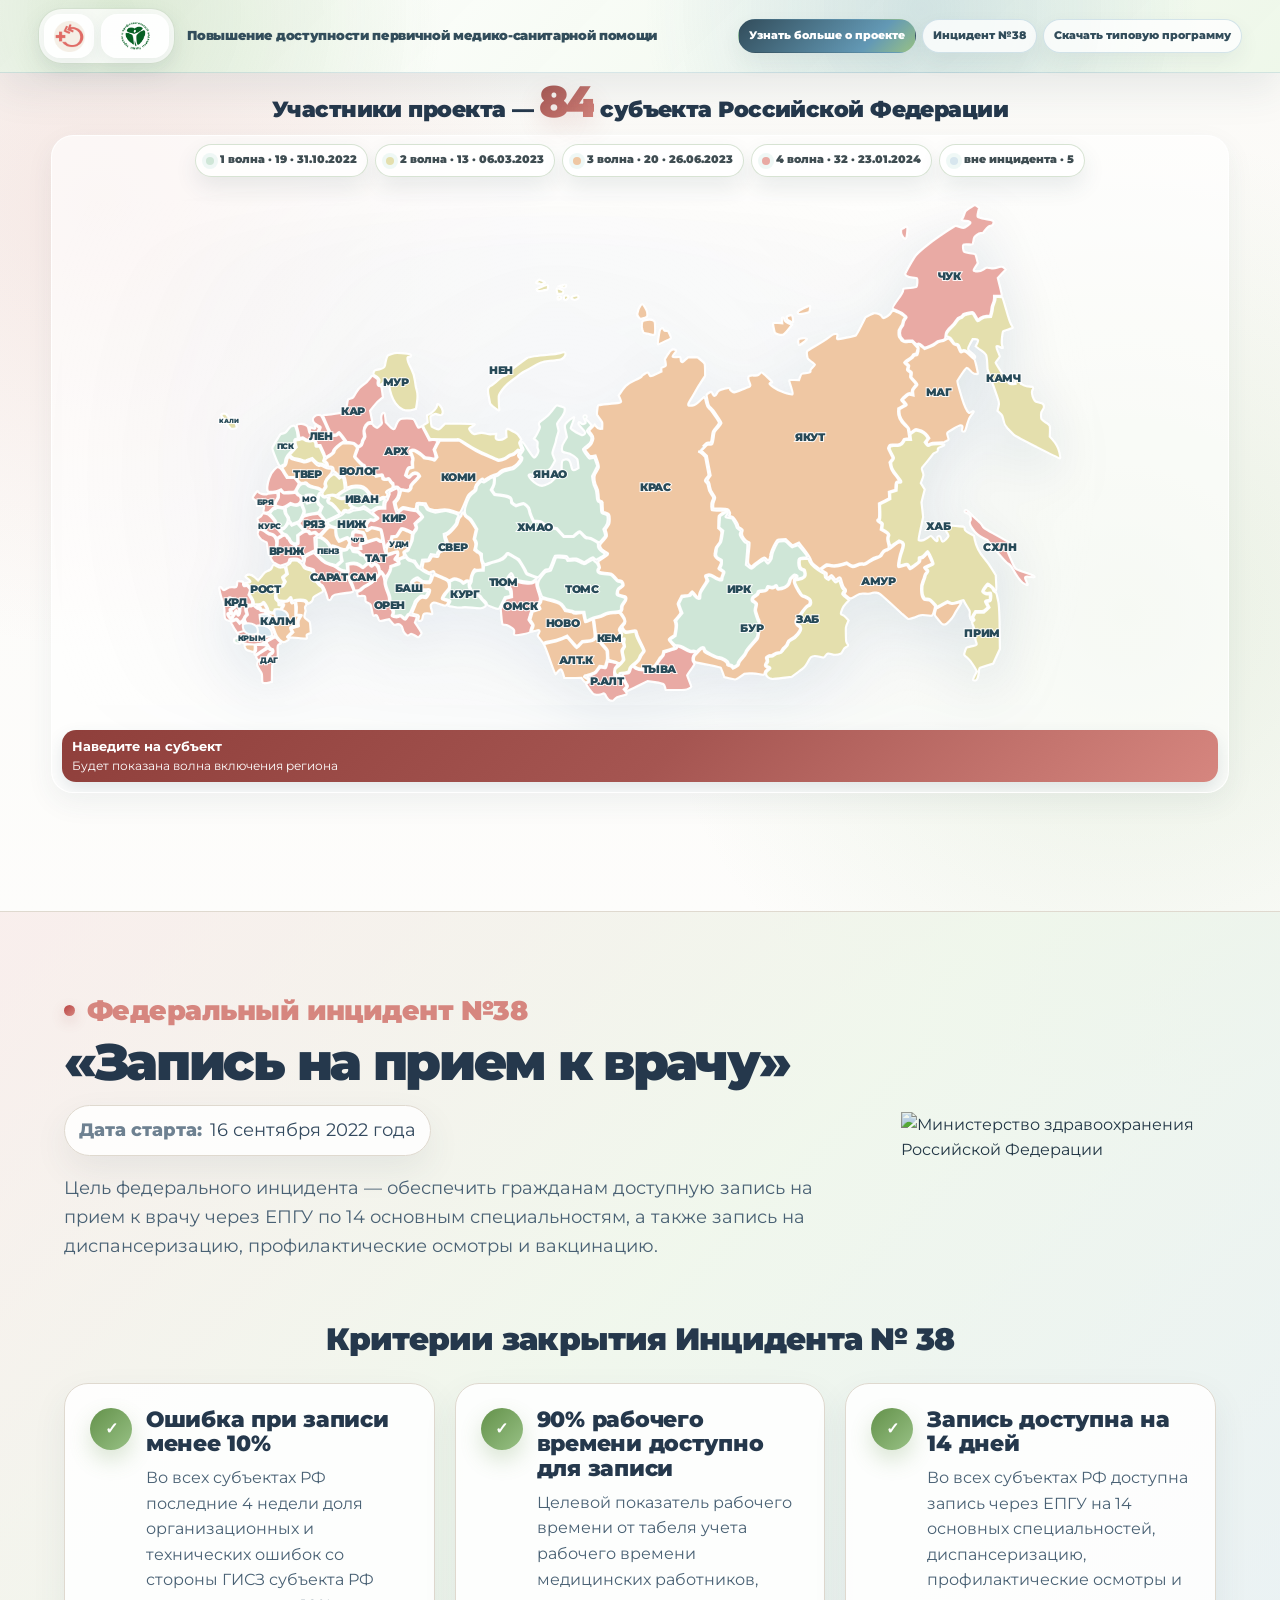
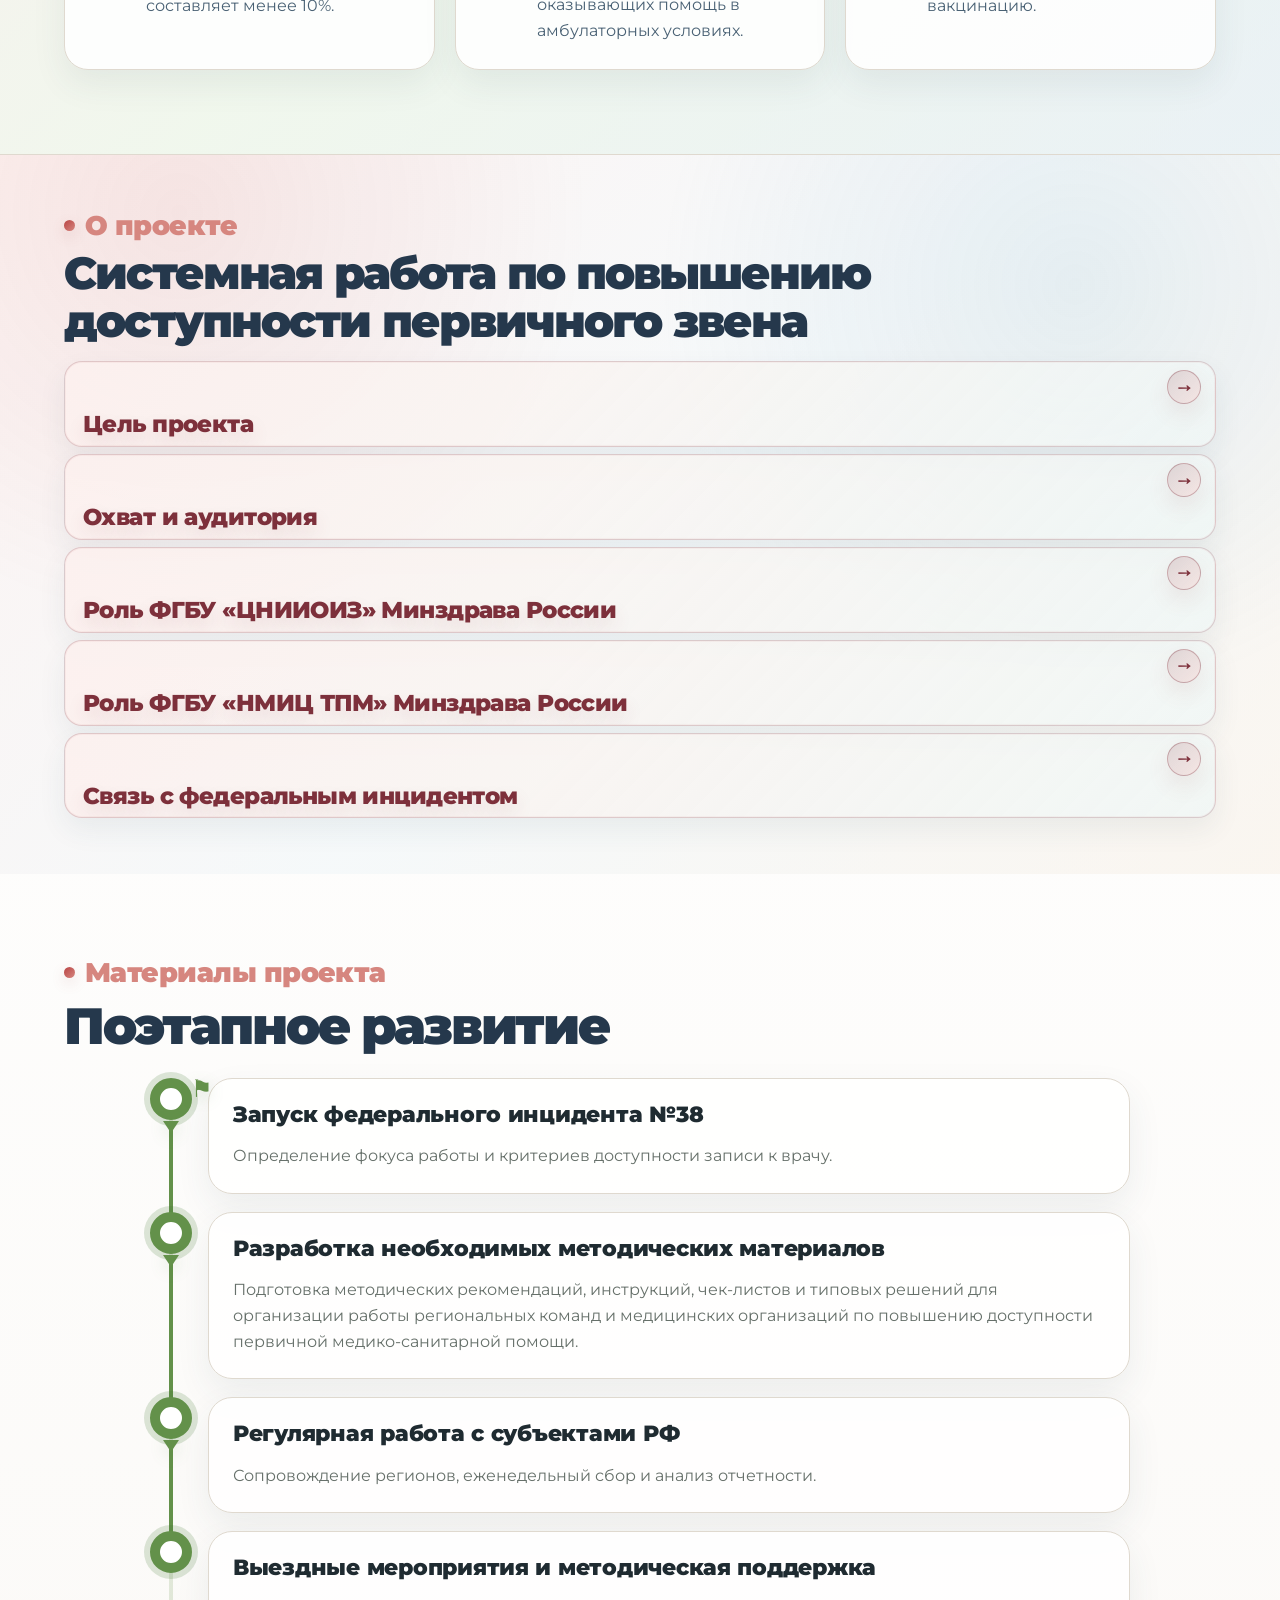
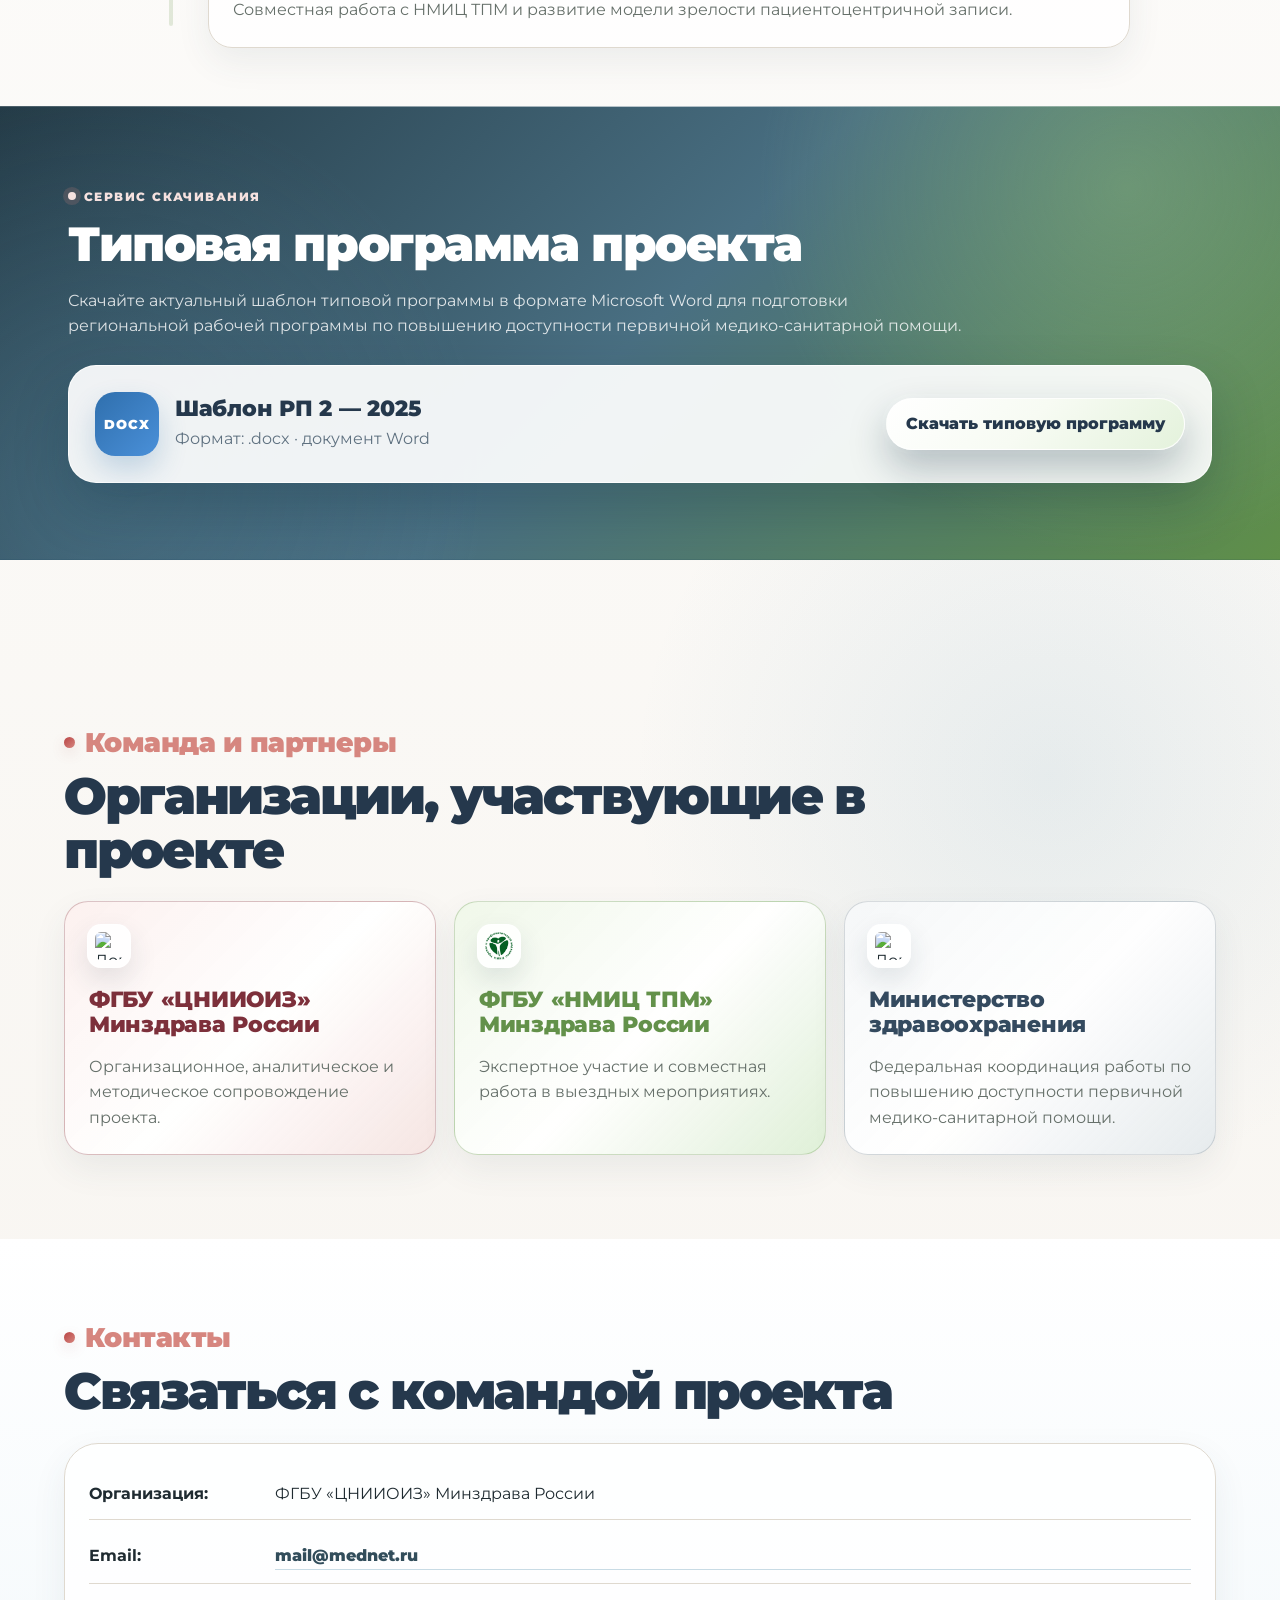
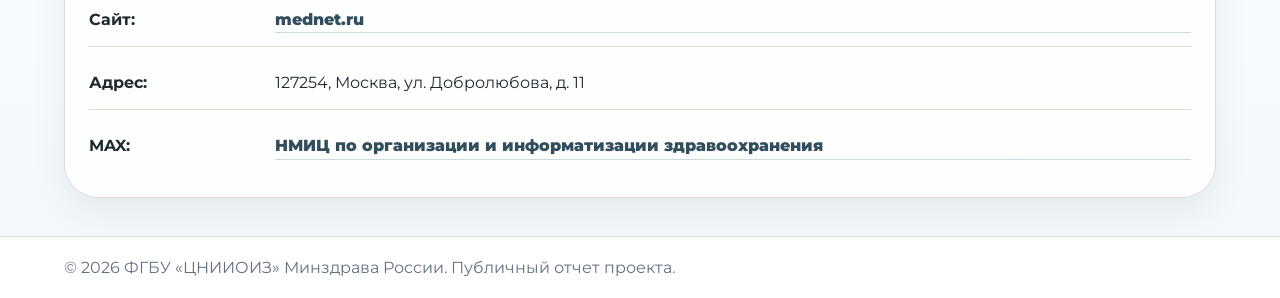
==== commit 12a8f900: "Replace materials page with typical program download" ====
--- a/index.html
+++ b/index.html
@@ -3061,6 +3061,51 @@
   .official-header .top-nav.header-actions .button { font-size: 10px !important; }
 }
 
+/* 2026-07-07 typical program download service */
+.report-results .materials-cta.typical-program-service {
+  grid-template-columns: minmax(0, var(--container));
+}
+.typical-program-card {
+  display: flex;
+  align-items: center;
+  justify-content: space-between;
+  gap: 22px;
+  margin-top: 26px;
+  padding: clamp(18px, 2.2vw, 26px);
+  border-radius: 28px;
+  background: rgba(255,255,255,.92);
+  color: #25384c;
+  border: 1px solid rgba(255,255,255,.86);
+  box-shadow: 0 24px 54px rgba(13,43,60,.24);
+}
+.typical-program-file {
+  display: flex;
+  align-items: center;
+  gap: 16px;
+  min-width: 0;
+}
+.typical-program-file h3 { margin: 0 0 4px; color: #25384c; }
+.typical-program-file p { margin: 0; color: #5f7180; }
+.typical-program-icon {
+  display: inline-flex;
+  align-items: center;
+  justify-content: center;
+  flex: 0 0 auto;
+  width: 64px;
+  height: 64px;
+  border-radius: 20px;
+  color: #fff;
+  font-size: 13px;
+  font-weight: 950;
+  letter-spacing: .06em;
+  background: linear-gradient(135deg, #2f6fad, #4a90d9);
+  box-shadow: 0 14px 28px rgba(47,111,173,.24);
+}
+@media (max-width: 768px) {
+  .typical-program-card { align-items: stretch; flex-direction: column; }
+  .typical-program-card .button { width: 100%; text-align: center; }
+}
+
 </style>
 </head>
 <body>
@@ -3077,7 +3122,7 @@
     <nav class="top-nav header-actions" aria-label="Быстрые переходы">
       <a class="button primary" href="#about">Узнать больше о проекте</a>
       <a class="button secondary" href="#incident">Инцидент №38</a>
-      <a class="button secondary" href="materials.html">Перейти к материалам проекта</a>
+      <a class="button secondary" href="#materials">Скачать типовую программу</a>
     </nav>
   </header>
 
@@ -3214,17 +3259,22 @@
             <article class="timeline-item"><span class="timeline-dot" aria-hidden="true"></span><div class="timeline-card"><h3>Регулярная работа с субъектами РФ</h3><p>Сопровождение регионов, еженедельный сбор и анализ отчетности.</p></div></article>
             <article class="timeline-item"><span class="timeline-dot" aria-hidden="true"></span><div class="timeline-card"><h3>Выездные мероприятия и методическая поддержка</h3><p>Совместная работа с НМИЦ ТПМ и развитие модели зрелости пациентоцентричной записи.</p></div></article>
       </div>
-      <div class="materials-cta materials-gateway">
+      <div class="materials-cta materials-gateway typical-program-service">
         <div class="materials-content">
-          <h2>Единый репозиторий материалов проекта</h2>
-          <p>В репозитории собраны шаблоны документов, методические рекомендации, презентации, вебинары, методические материалы и лучшие региональные практики.</p>
-          <div class="materials-categories" aria-label="Категории материалов проекта">
-            <article class="material-category-card"><span class="category-marker" aria-hidden="true"></span><h3>Вебинары</h3></article>
-            <article class="material-category-card"><span class="category-marker" aria-hidden="true"></span><h3>Лучшие региональные практики</h3></article>
-            <article class="material-category-card"><span class="category-marker" aria-hidden="true"></span><h3>Методическая база</h3></article>
+          <span class="eyebrow">Сервис скачивания</span>
+          <h2>Типовая программа проекта</h2>
+          <p>Скачайте актуальный шаблон типовой программы в формате Microsoft Word для подготовки региональной рабочей программы по повышению доступности первичной медико-санитарной помощи.</p>
+          <div class="typical-program-card" aria-label="Файл типовой программы">
+            <div class="typical-program-file">
+              <span class="typical-program-icon" aria-hidden="true">DOCX</span>
+              <div>
+                <h3>Шаблон РП 2 — 2025</h3>
+                <p>Формат: .docx · документ Word</p>
+              </div>
+            </div>
+            <a class="button primary materials-repo-button" href="downloads/tipovaya-programma-pmsp-2025.docx" download>Скачать типовую программу</a>
           </div>
         </div>
-        <a class="button primary materials-repo-button" href="materials.html">Перейти к материалам проекта</a>
       </div>
     </section>
 
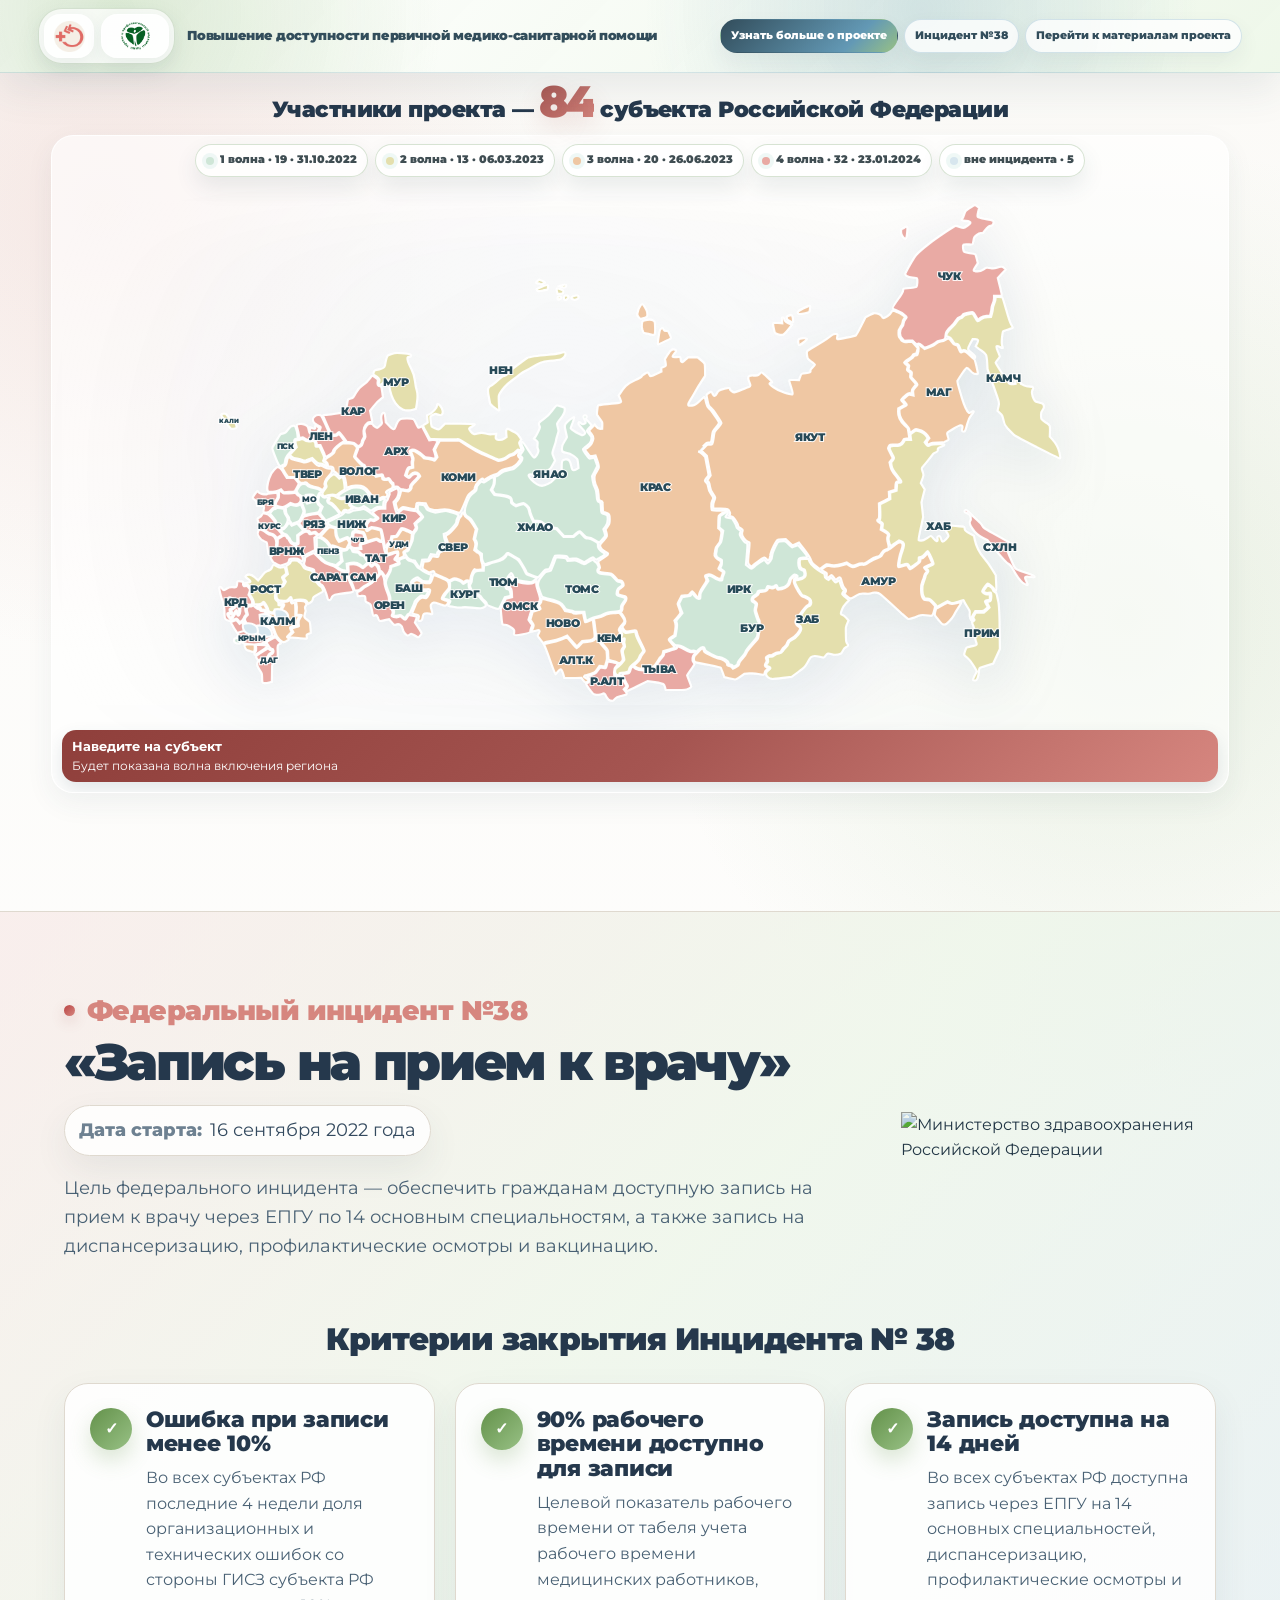
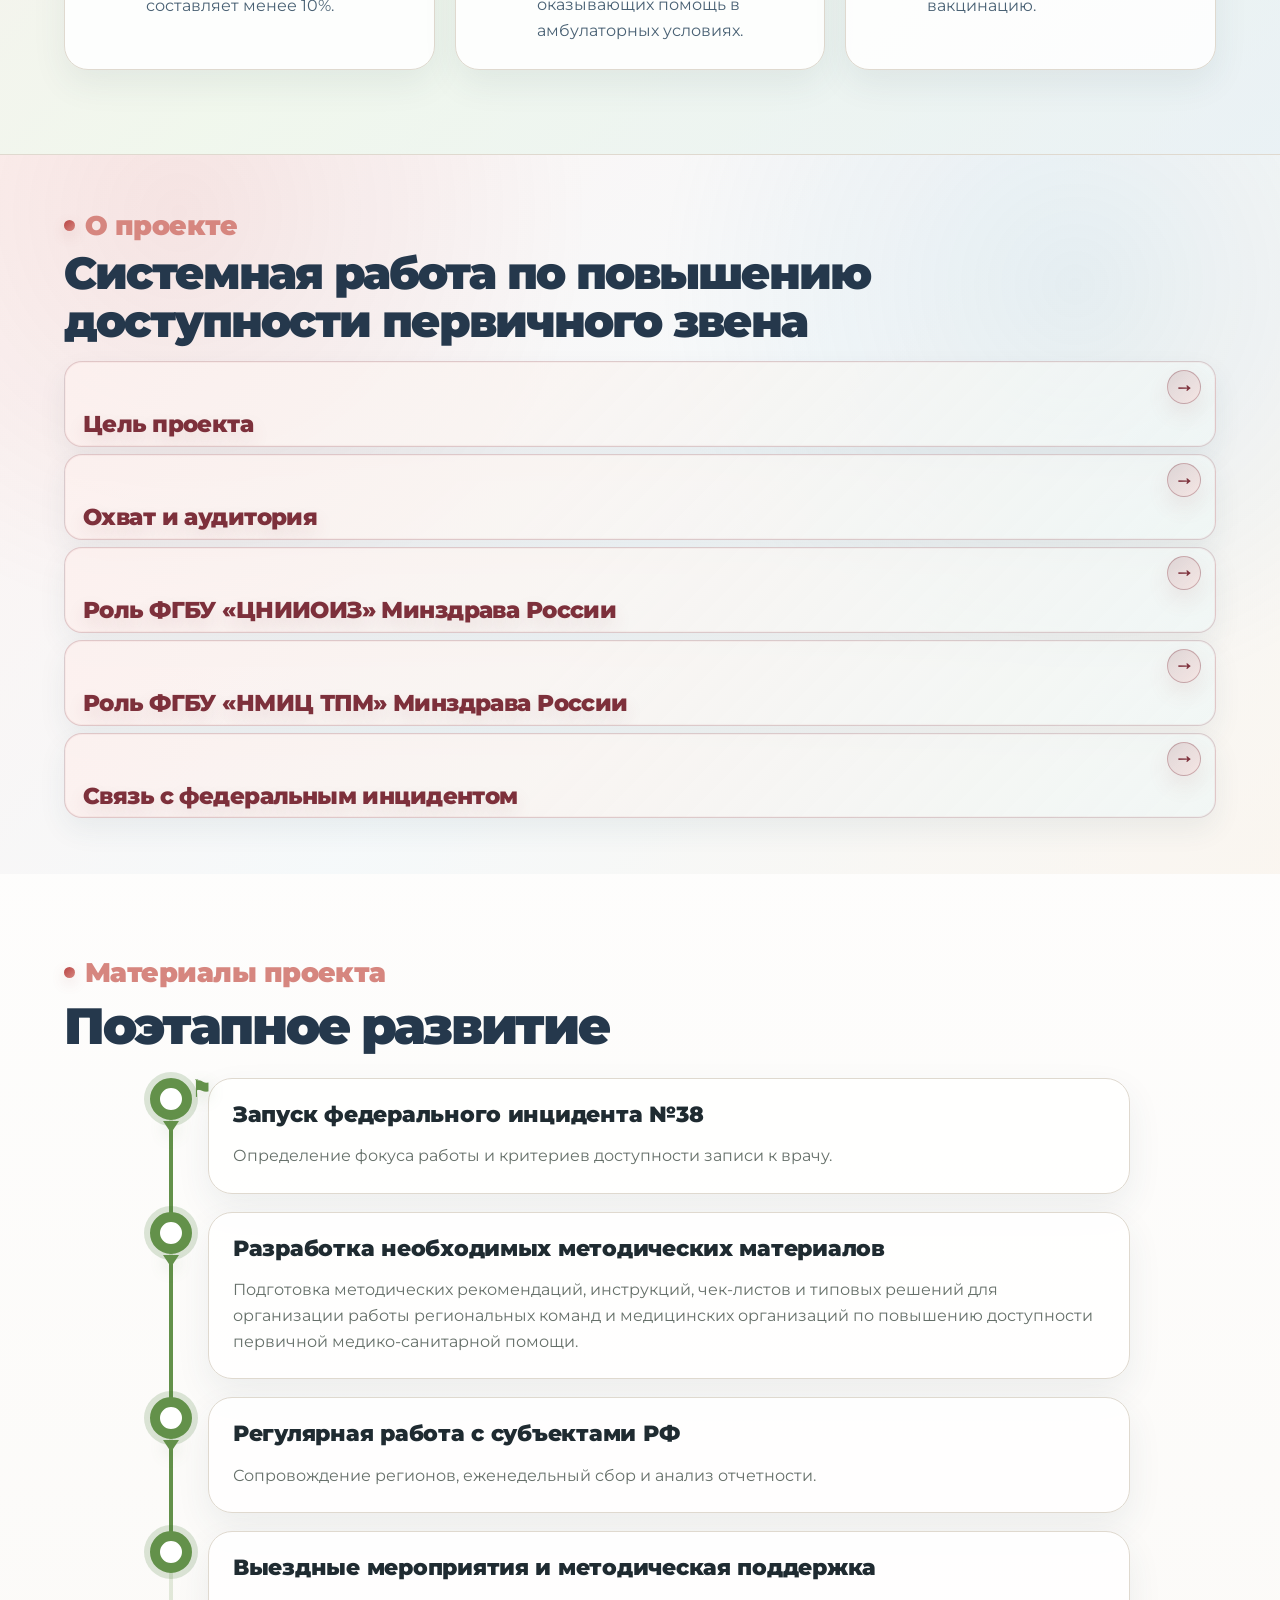
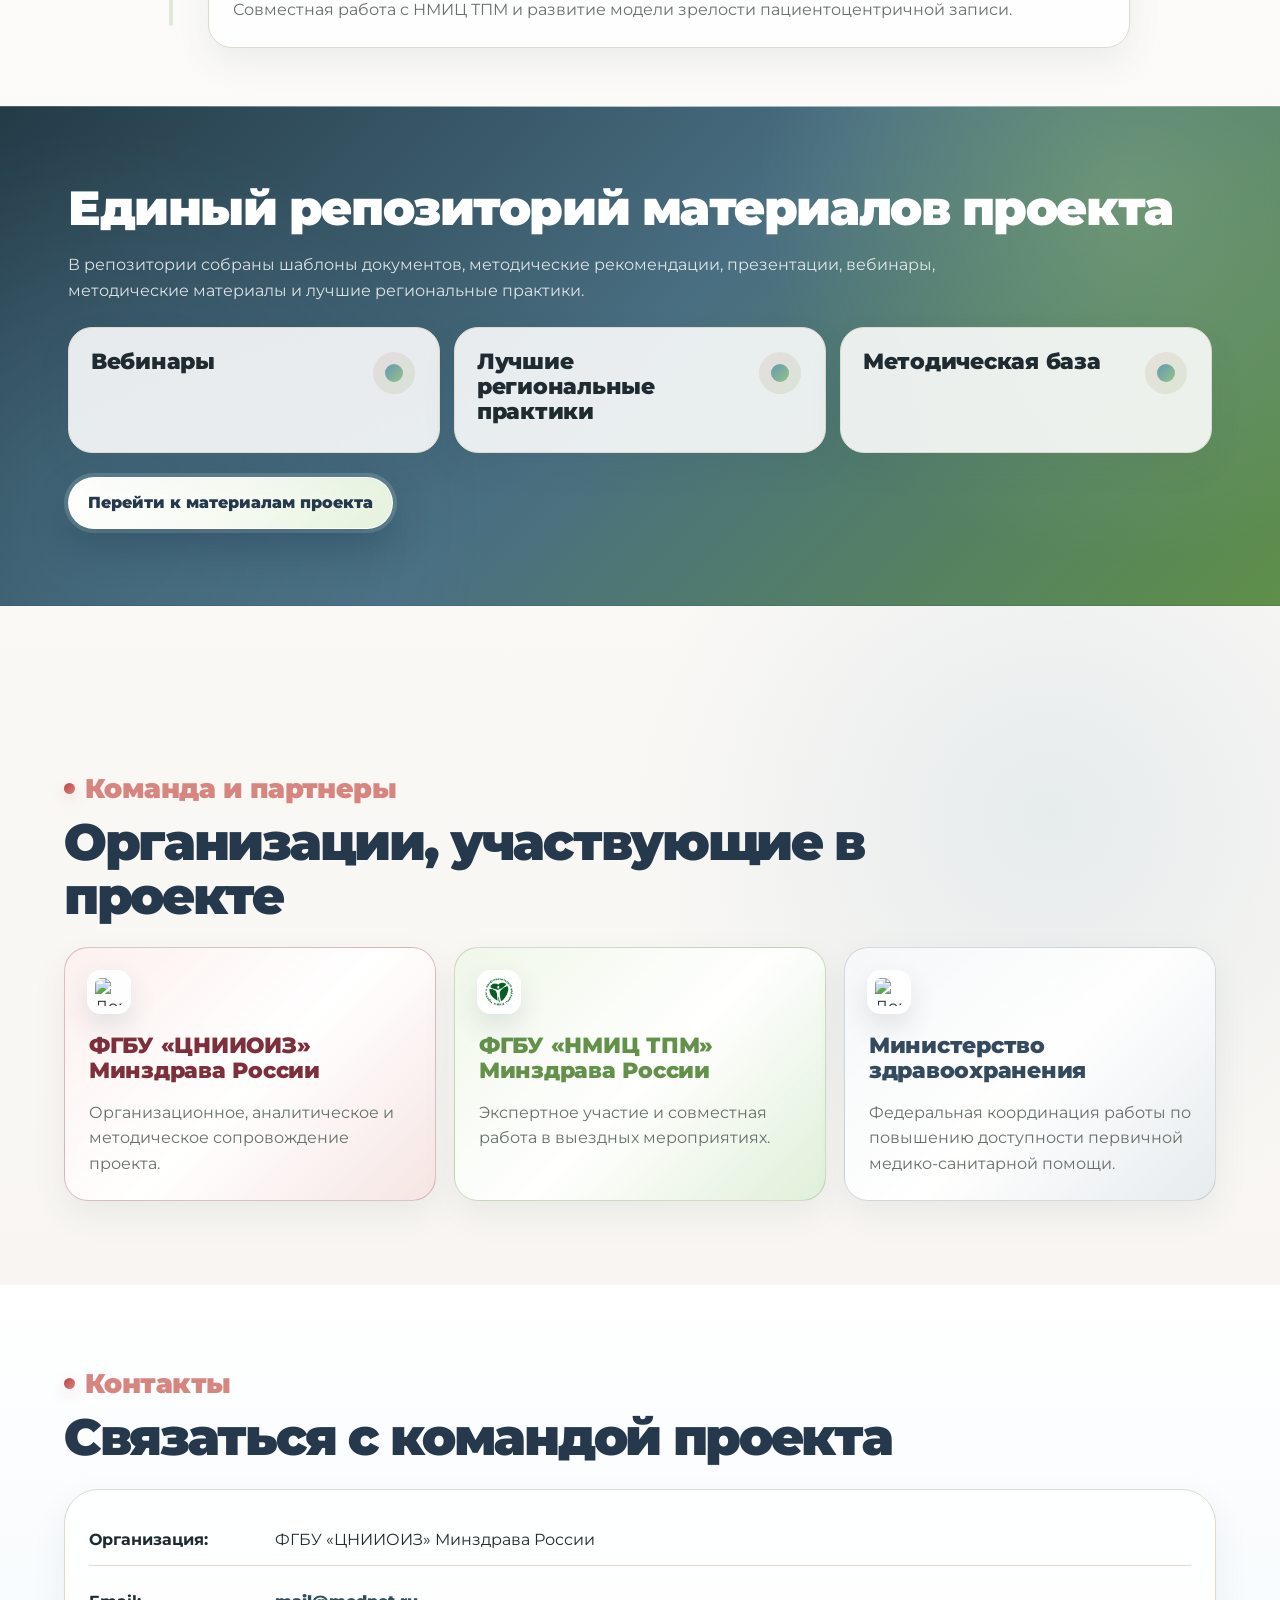
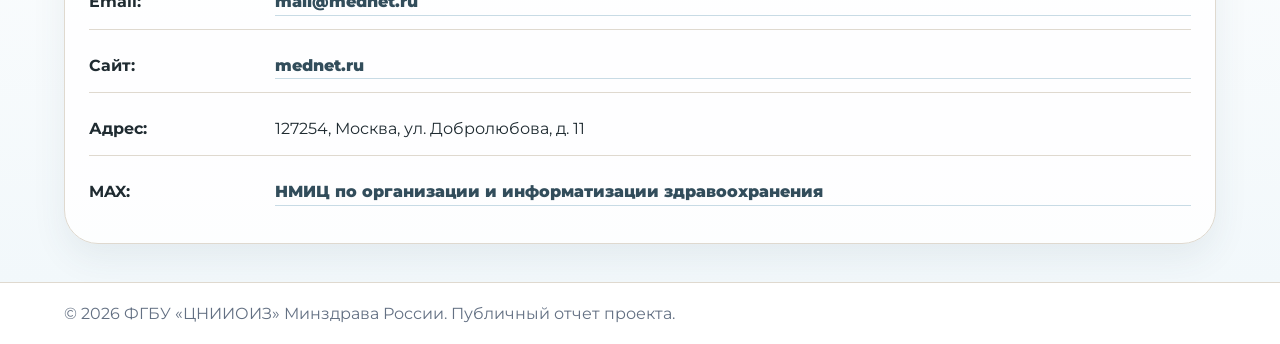
==== commit c688a389: "Revert "Replace materials page with typical program download" This reverts commit 12a8f900e3bb03ed8f" ====
--- a/index.html
+++ b/index.html
@@ -3061,51 +3061,6 @@
   .official-header .top-nav.header-actions .button { font-size: 10px !important; }
 }
 
-/* 2026-07-07 typical program download service */
-.report-results .materials-cta.typical-program-service {
-  grid-template-columns: minmax(0, var(--container));
-}
-.typical-program-card {
-  display: flex;
-  align-items: center;
-  justify-content: space-between;
-  gap: 22px;
-  margin-top: 26px;
-  padding: clamp(18px, 2.2vw, 26px);
-  border-radius: 28px;
-  background: rgba(255,255,255,.92);
-  color: #25384c;
-  border: 1px solid rgba(255,255,255,.86);
-  box-shadow: 0 24px 54px rgba(13,43,60,.24);
-}
-.typical-program-file {
-  display: flex;
-  align-items: center;
-  gap: 16px;
-  min-width: 0;
-}
-.typical-program-file h3 { margin: 0 0 4px; color: #25384c; }
-.typical-program-file p { margin: 0; color: #5f7180; }
-.typical-program-icon {
-  display: inline-flex;
-  align-items: center;
-  justify-content: center;
-  flex: 0 0 auto;
-  width: 64px;
-  height: 64px;
-  border-radius: 20px;
-  color: #fff;
-  font-size: 13px;
-  font-weight: 950;
-  letter-spacing: .06em;
-  background: linear-gradient(135deg, #2f6fad, #4a90d9);
-  box-shadow: 0 14px 28px rgba(47,111,173,.24);
-}
-@media (max-width: 768px) {
-  .typical-program-card { align-items: stretch; flex-direction: column; }
-  .typical-program-card .button { width: 100%; text-align: center; }
-}
-
 </style>
 </head>
 <body>
@@ -3122,7 +3077,7 @@
     <nav class="top-nav header-actions" aria-label="Быстрые переходы">
       <a class="button primary" href="#about">Узнать больше о проекте</a>
       <a class="button secondary" href="#incident">Инцидент №38</a>
-      <a class="button secondary" href="#materials">Скачать типовую программу</a>
+      <a class="button secondary" href="materials.html">Перейти к материалам проекта</a>
     </nav>
   </header>
 
@@ -3259,22 +3214,17 @@
             <article class="timeline-item"><span class="timeline-dot" aria-hidden="true"></span><div class="timeline-card"><h3>Регулярная работа с субъектами РФ</h3><p>Сопровождение регионов, еженедельный сбор и анализ отчетности.</p></div></article>
             <article class="timeline-item"><span class="timeline-dot" aria-hidden="true"></span><div class="timeline-card"><h3>Выездные мероприятия и методическая поддержка</h3><p>Совместная работа с НМИЦ ТПМ и развитие модели зрелости пациентоцентричной записи.</p></div></article>
       </div>
-      <div class="materials-cta materials-gateway typical-program-service">
+      <div class="materials-cta materials-gateway">
         <div class="materials-content">
-          <span class="eyebrow">Сервис скачивания</span>
-          <h2>Типовая программа проекта</h2>
-          <p>Скачайте актуальный шаблон типовой программы в формате Microsoft Word для подготовки региональной рабочей программы по повышению доступности первичной медико-санитарной помощи.</p>
-          <div class="typical-program-card" aria-label="Файл типовой программы">
-            <div class="typical-program-file">
-              <span class="typical-program-icon" aria-hidden="true">DOCX</span>
-              <div>
-                <h3>Шаблон РП 2 — 2025</h3>
-                <p>Формат: .docx · документ Word</p>
-              </div>
-            </div>
-            <a class="button primary materials-repo-button" href="downloads/tipovaya-programma-pmsp-2025.docx" download>Скачать типовую программу</a>
+          <h2>Единый репозиторий материалов проекта</h2>
+          <p>В репозитории собраны шаблоны документов, методические рекомендации, презентации, вебинары, методические материалы и лучшие региональные практики.</p>
+          <div class="materials-categories" aria-label="Категории материалов проекта">
+            <article class="material-category-card"><span class="category-marker" aria-hidden="true"></span><h3>Вебинары</h3></article>
+            <article class="material-category-card"><span class="category-marker" aria-hidden="true"></span><h3>Лучшие региональные практики</h3></article>
+            <article class="material-category-card"><span class="category-marker" aria-hidden="true"></span><h3>Методическая база</h3></article>
           </div>
         </div>
+        <a class="button primary materials-repo-button" href="materials.html">Перейти к материалам проекта</a>
       </div>
     </section>
 
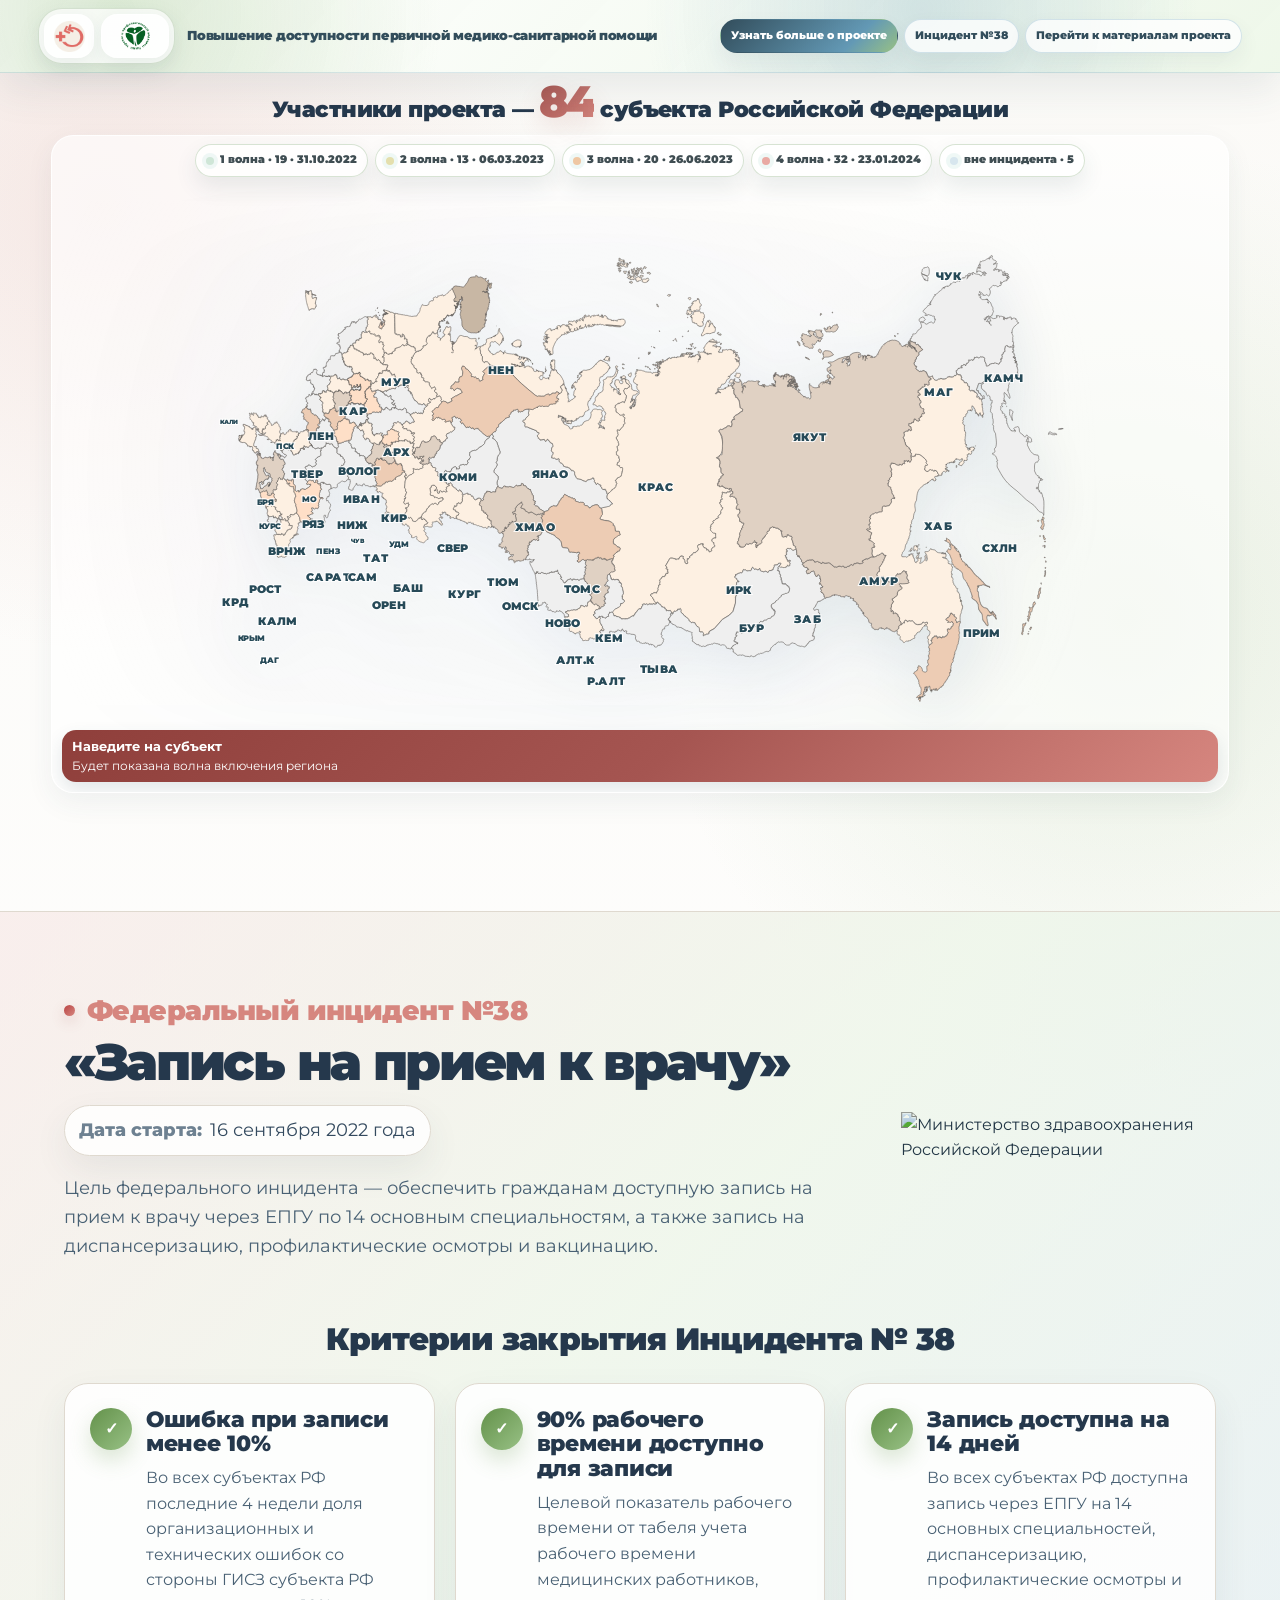
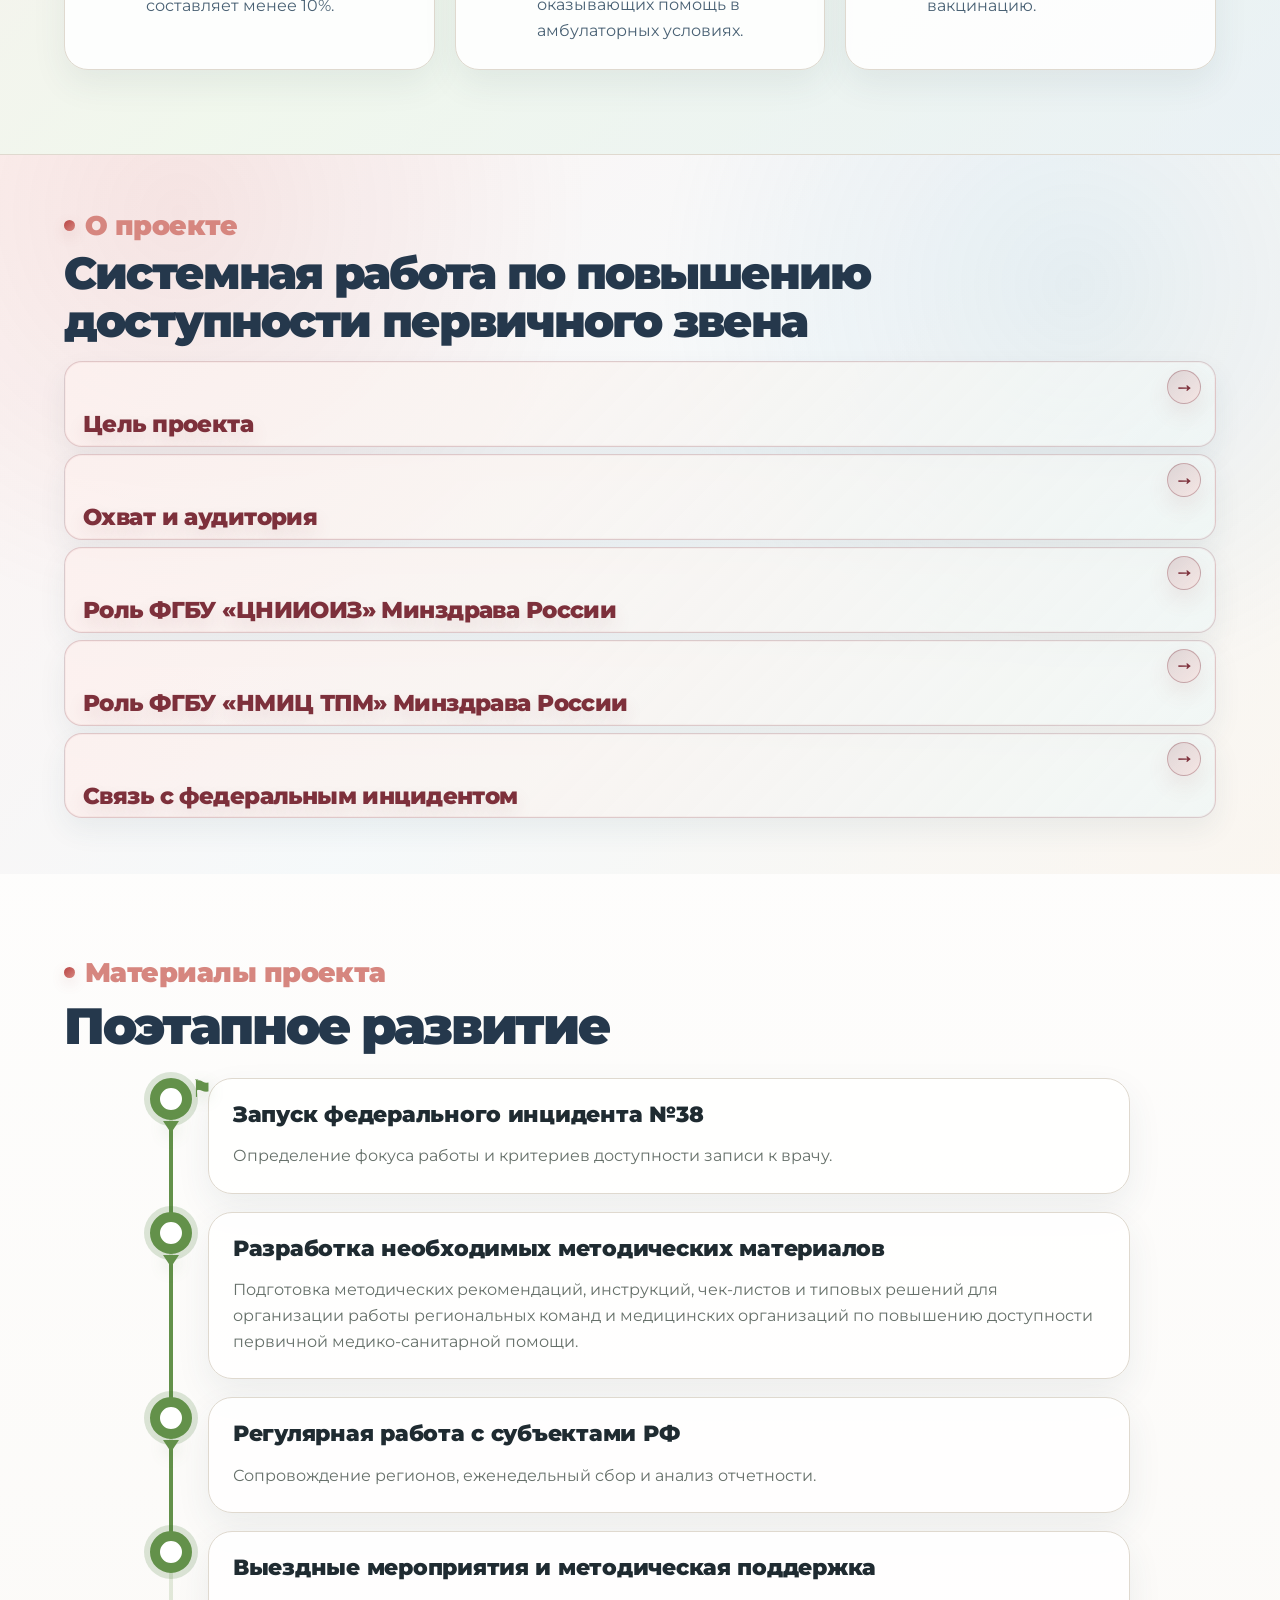
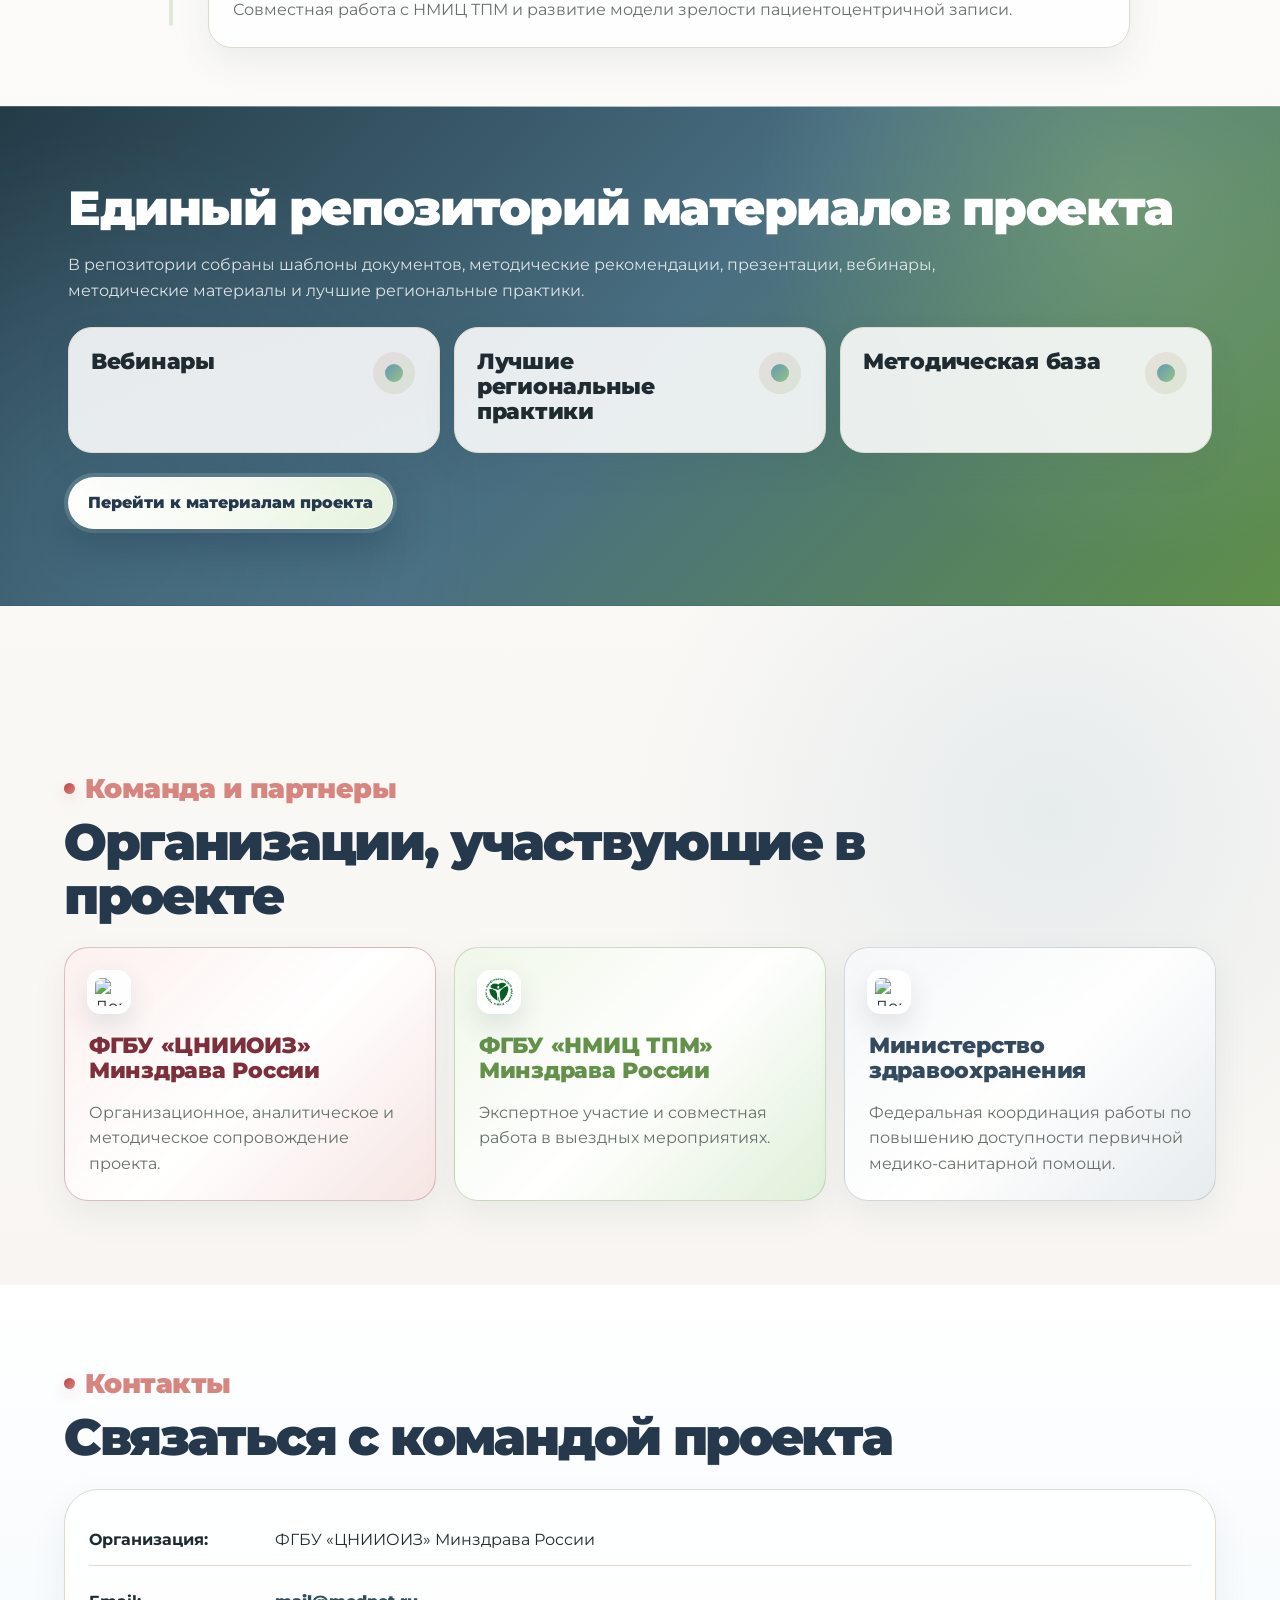
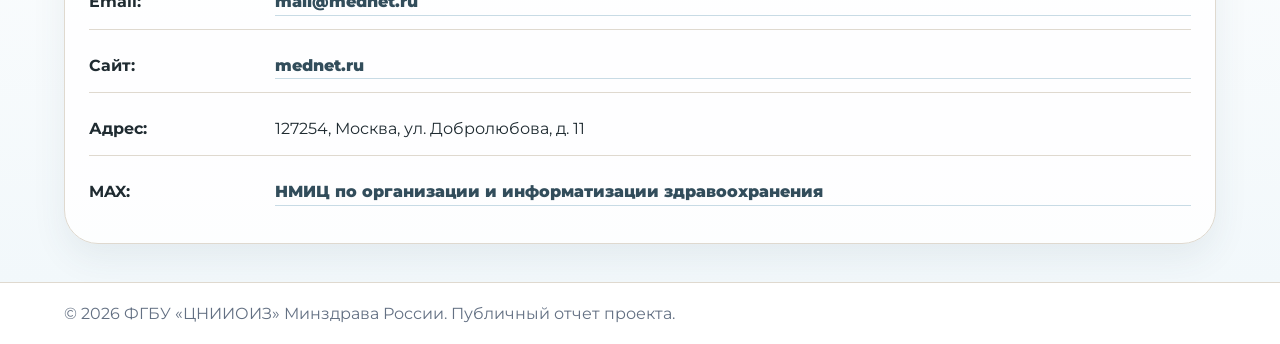
==== commit 4d4a6c9b: "Update map and methodical materials" ====
--- a/index.html
+++ b/index.html
@@ -601,7 +601,9 @@
 .map-shell { position: relative; z-index: 1; overflow: visible; padding: 0; }
 .russia-map { width: 100%; max-width: none; height: auto; display: block; margin: 0 auto; filter: drop-shadow(0 18px 28px rgba(10,59,110,.12)); }
 .real-russia-map { background: radial-gradient(circle at 43% 52%, rgba(255,255,255,.46), rgba(255,255,255,.08) 62%, transparent 76%); }
+.real-russia-map .map-underlay { pointer-events: none; }
 .rf-map-outline { fill: none; stroke: rgba(50,77,91,.22); stroke-width: 12; stroke-linejoin: round; opacity: .42; pointer-events: none; }
+.real-russia-map.has-map-underlay .rf-map-outline { display: none; }
 .rf-region, .rf-region path, .rf-region-shape { fill: #dbeee9 !important; stroke: rgba(255,255,255,.96) !important; stroke-width: 2.1 !important; vector-effect: non-scaling-stroke; cursor: pointer; outline: none; transition: fill .18s ease, stroke .18s ease, filter .18s ease, opacity .18s ease; }
 .rf-region[data-wave="1"], .rf-region[data-wave="1"] path, .rf-region-shape[data-wave="1"] { fill: #cfe6d7 !important; }
 .rf-region[data-wave="2"], .rf-region[data-wave="2"] path, .rf-region-shape[data-wave="2"] { fill: #e4dfad !important; }
@@ -621,6 +623,29 @@
 .rf-region[data-wave="3"].is-active, .rf-region[data-wave="3"].is-active path { fill: #e69c5e !important; }
 .rf-region[data-wave="4"].is-active, .rf-region[data-wave="4"].is-active path { fill: #dc766f !important; }
 .rf-region[data-wave="out"].is-active, .rf-region[data-wave="out"].is-active path { fill: #9fcadf !important; }
+.real-russia-map.has-map-underlay #rf-regions path,
+.real-russia-map.has-map-underlay .rf-region,
+.real-russia-map.has-map-underlay .rf-region path {
+  fill: rgba(255,255,255,.001) !important;
+  stroke: transparent !important;
+  opacity: 1;
+  pointer-events: all;
+}
+.real-russia-map.has-map-underlay .rf-region.is-muted,
+.real-russia-map.has-map-underlay .rf-region.is-muted path { opacity: .16; }
+.real-russia-map.has-map-underlay .rf-region.is-wave,
+.real-russia-map.has-map-underlay .rf-region.is-wave path {
+  fill: rgba(255,255,255,.04) !important;
+  stroke: rgba(255,255,255,.78) !important;
+  filter: drop-shadow(0 5px 10px rgba(50,77,91,.16));
+}
+.real-russia-map.has-map-underlay .rf-region.is-active,
+.real-russia-map.has-map-underlay .rf-region.is-active path {
+  fill: rgba(255,255,255,.16) !important;
+  stroke: #324d5b !important;
+  stroke-width: 2.4 !important;
+  filter: drop-shadow(0 8px 14px rgba(50,77,91,.25));
+}
 #rf-labels text { pointer-events: none; fill: #274a58; font-size: 22px; font-weight: 900; letter-spacing: -.04em; text-anchor: middle; dominant-baseline: central; paint-order: stroke; stroke: rgba(255,255,255,.88); stroke-width: 4px; }
 #rf-labels text.is-small { font-size: 16px; }
 #rf-labels text.is-tiny { font-size: 12px; }
@@ -3104,7 +3129,7 @@
           <div class="map-shell" aria-label="Интерактивная карта субъектов Российской Федерации">
             <div class="map-viewport" id="map-viewport" aria-label="Интерактивная область карты: карту можно приближать и двигать пальцем">
               <div class="map-pan-layer" id="map-pan-layer">
-            <svg class="russia-map real-russia-map" viewBox="0 0 1650 1000" role="img" aria-label="Реальная SVG-карта субъектов РФ с волнами включения">
+            <svg class="russia-map real-russia-map has-map-underlay" viewBox="0 0 1650 1000" role="img" aria-label="Реальная SVG-карта субъектов РФ с волнами включения">
               <defs>
                 <radialGradient id="activeRegionGradient" cx="50%" cy="45%" r="72%">
                   <stop offset="0" stop-color="#65b9a7" />
@@ -3117,6 +3142,7 @@
                   <stop offset="1" stop-color="#e4f3ef" />
                 </radialGradient>
               </defs>
+              <image class="map-underlay" href="assets/russia-map-waves-2026-01-24.svg" x="0" y="0" width="1650" height="1000" preserveAspectRatio="xMidYMid meet" aria-hidden="true" />
               <g class="rf-map-outline" aria-hidden="true"><use href="#g5"/><use href="#AddedSubjects"/></g>
               <g id="rf-regions">
 <g id="g5"><g id="Central"><path id="BelgorodOblast" fill="#C4C077" d="M99.9,675.5c-0.7-0.801-1.8-6.4-2.4-12.4c-0.6-6.1-1.6-11.399-2.1-11.899    c-0.6-0.5-3.2-1.699-5.8-2.699c-4-1.4-5.5-2.801-8.4-7.301c-3.3-5.199-3.399-5.699-2.3-9.399c0.6-2.101,1.7-4.101,2.4-4.3    c2-0.801,9.3,2.3,14.3,6c3.1,2.399,5.7,3.6,7.899,3.6c2.7,0,3.9,0.801,6.801,4.301c3.3,4,3.6,4.899,3.6,10.8    c-0.1,9.601-1.3,13.399-6.1,18.801C102.6,676.8,101.4,677.4,99.9,675.5z" /><path id="BryanskOblast" fill="#C4C077" d="M90.1,593.199C89,592.5,89,591.6,90,588.3c1.801-6.3,1-7.2-6.399-7.2h-6.4l-0.7-5.1    c-0.6-4.5-1-5.2-4.1-6.7c-1.9-0.899-3.5-2.2-3.5-3c0-1.7,7.8-13.2,9-13.2c0.5,0,1.2,0.9,1.5,1.9c1,3.1,14.4,6.199,17.1,4    c0.9-0.801,5.4-1.601,10.5-1.9c8.2-0.5,8.801-0.399,9.301,1.5c1.1,4,0.5,6.9-2,10.301c-3.2,4-5,11.8-3.301,13.8    c0.9,1.101,0.7,1.399-0.899,1.399c-1.2,0-3.7,2-6.2,5c-3.8,4.5-4.6,5-8.3,5C93.301,594,90.801,593.699,90.1,593.199z" /><path id="IvanovoOblast" fill="#C4C077" d="M288.5,586.4L281.6,581.8l-3.7,2.2c-5.5,3.1-10.8,2.699-16.9-1.2    c-4.199-2.7-5-3.601-4.699-5.7c0.3-1.8-0.801-3.699-4.9-7.899c-5.1-5.3-5.4-5.5-7.8-4.199c-2.601,1.3-7.8,0.899-10.601-0.801    c-2.1-1.399,3.9-6.399,12.9-11c4.1-2.199,8.9-4.601,10.5-5.5c2.1-1.101,5.6-1.601,11.3-1.601c10.3,0,14.9,2,19.5,8.7    c6.8,9.8,9,11.601,17.601,14.2c7.601,2.199,8.199,2.3,9.899,0.699c2.3-2,7.2-2.199,7.2-0.3c0,0.8-0.7,2-1.5,2.699    c-1,0.801-1.5,3-1.5,6.5v5.301l-5.602-0.5c-4.699-0.399-6.199-0.101-9.3,1.899C294.4,591.699,296.1,591.6,288.5,586.4z" /><path id="KalugaOblast" fill="#C4C077" d="M117.6,582.3c-4.7-1.601-4.9-1.8-4.4-4.8c0.3-1.801,1.9-5.101,3.601-7.4    c2.8-3.899,3-4.699,2.5-10c-0.601-4.899-0.4-5.8,1.1-6.399c1.2-0.5,2.7,0.101,4.5,1.801c2.5,2.5,3,2.6,12.1,2    c5.2-0.301,10.5-0.7,11.9-0.9c2-0.3,2.9,0.301,4.2,2.5c1,1.7,2.399,3,3.2,3c2.199,0,4.6,4,4.6,7.801c0,2.5-0.8,4.101-3.1,6.3    c-3.5,3.301-5.7,3.5-12.101,1.301l-4.6-1.601L134.6,580C127.6,584.5,125.2,584.8,117.6,582.3z" /><path id="KostromaOblast" fill="#C4C077" d="M233.1,589.699c-7.601-9.699-12.7-14.601-14.9-14.601c-1.1,0-2.6-0.699-3.3-1.5    c-1-1.3-0.9-1.899,0.6-3.6s1.601-2.4,0.601-4c-1.8-2.9-0.7-3.9,4.2-3.9c2.899,0,5.199,0.7,7.6,2.4c4.4,3.3,13.3,5.399,15.5,3.6    c1.3-1.1,1.9-1,3.7,0.601c5,4.301,6.7,6.801,6.1,9.5c-0.399,2.301,0.101,3,3.601,4.899c4.6,2.601,5.199,4,1.899,4    c-1.2,0-3.2,0.9-4.399,2.101c-1.801,1.601-2.601,1.801-4.2,1c-3.8-2.101-7-1.399-8.7,1.801c-0.8,1.6-1.9,3.199-2.4,3.5    C238.5,595.8,235.801,593.199,233.1,589.699z" /><path id="KurskOblast" fill="#C4C077" d="M112.1,639.199c-2.5-3.101-4.101-4.101-7.4-4.601c-2.6-0.5-6.3-2.199-9.3-4.5    c-2.7-2-6.9-4.199-9.2-4.899c-3.5-1-4.3-1.699-4.3-3.5c0-1.3-0.9-4.899-2-8.101c-2.6-7.6-2.6-7.899,1.5-9.8    c1.9-0.899,4.2-3.101,5-4.8c1.6-3.101,1.9-3.2,6.8-2.7c4.8,0.5,5.5,1,10.5,6.399c7.4,8.2,8.101,9.301,9.3,15.7    c0.9,4.899,1.7,6.399,6.5,11.101c3,3,5.4,5.899,5.4,6.399s-1.2,1.699-2.7,2.699C114.6,643.5,115.5,643.4,112.1,639.199z" /><path id="LipetskOblast" fill="#C4C077" d="M145.7,652c-2.5-1.301-4-3-4.8-5.4c-0.6-1.899-1.7-3.899-2.3-4.3    c-0.7-0.399-2-1.899-2.9-3.399c-1-1.5-3.1-2.899-4.8-3.301c-1.7-0.399-4.3-2.3-6-4.399l-3-3.601l3.5-0.3c3-0.3,4.2-1.2,7.7-6    c2.2-3.2,4.399-6.101,4.899-6.601c0.4-0.5,1.9,0.399,3.2,1.899l2.4,2.801l4.399-1.801c2.4-0.899,4.9-1.899,5.5-2.199    c1-0.399,11.4,12.101,11.4,13.601c0,0.3-2.5,2.399-5.5,4.6l-5.5,4l0.2,7.4c0.3,7.199,0.199,7.5-2.301,8.1    C150.2,653.6,148,653.199,145.7,652z" /><path id="Moscow" fill="#FD0081" d="M173.5,571.699c-0.3-1.199-0.6-3.601-0.6-5.3c0-3,0.3-3.2,4.4-3.899    c5.699-0.801,6.6-0.2,6.6,4.6c0,4.4-0.2,4.5-5.7,5.801C174.4,573.699,174,573.6,173.5,571.699z" /><path id="MoscowOblast" fill="#C4C077" d="M167.5,598.4c-0.199-0.301,0.2-1.899,0.9-3.601c1.2-2.899,1-3.7-2.2-10.7    c-2.899-6.399-3.399-8.199-2.8-12.199c0.7-5.5-1.8-11.801-4.6-11.801c-0.9,0-2.7-1.6-3.9-3.5l-2.1-3.5l3.3-6    c2.7-4.899,3.899-6.199,6.8-7c5.7-1.6,7.7-1.199,10.3,2.101c2.2,2.801,3.5,3.301,12.2,5c12.5,2.399,19.4,7.301,12.5,8.899    c-1.8,0.4-2.8,2-4.6,7.4c-2.101,6-2.2,7.399-1.2,10.8c0.6,2.101,2.399,5,4,6.3c3.3,2.7,3.399,3.601,0.899,9    c-1.8,4-2,4.101-9.199,5.4c-4.101,0.699-10.2,1.899-13.601,2.6C170.801,598.3,167.801,598.6,167.5,598.4z M179.9,575.199l6.5-1.8    l0.3-5.399c0.4-7.9-0.7-8.9-9.3-8.101l-7,0.699l0.3,7c0.3,7.4,0.7,9.5,1.9,9.5C173.1,577.1,176.301,576.199,179.9,575.199z" /><path id="OryolOblast" fill="#C4C077" d="M117.301,622.9c-0.5-0.7-1.4-4-2.101-7.2c-1-4.899-2.1-6.699-7.3-12.3    c-3.5-3.801-5.8-6.899-5.3-7.601c2.6-4.7,6.6-8.601,8-8c0.899,0.3,2.1-0.101,2.899-1.2c1.2-1.6,1.9-1.6,8.301-0.399l7,1.301    l0.6,4.899c0.5,3.3,1.7,5.899,3.6,8.101c4.4,5,4.101,10.6-0.899,17.6c-3.601,5.301-3.9,5.5-8.9,5.801    C119.801,624.1,117.801,623.699,117.301,622.9z" /><path id="RyazanOblast" fill="#C4C077" d="M192,633.8c-3.1-3.101-3.199-3.101-7.8-1.899c-3.3,0.899-4.899,1-5.1,0.199    c-0.8-2.3-3.5-4-6.5-4C168.5,628,168,627.7,162.5,620.6c-5-6.5-5.3-7.1-3.1-7.899c0.8-0.3,2.6-2.8,4-5.601    c1.6-3.199,3.3-5.199,4.8-5.5c5.3-1.3,23.4-4.5,25.3-4.5c2.101,0,10.2,9.301,15.801,18.2l2.899,4.8l-7.399,7.801    c-4.101,4.399-7.9,8.101-8.601,8.5C195.6,636.699,193.7,635.5,192,633.8z" /><path id="SmolenskOblast" fill="#C4C077" d="M98.6,553.9c-3-1.7-2.2-12.7,1.7-24.7c3.199-9.601,3.899-10.899,9.399-16.399    c5.9-5.899,6-5.899,9.4-4.7c2.8,1,4.6,3,9.2,10.601l5.8,9.399h7.399h7.4l4,5.101c2.2,2.801,4,5.399,4,5.899    c0,1.101-5.9,12.101-7.4,13.7c-0.8,0.8-5.1,1.601-11.3,1.899l-10.1,0.7l-2.5-2.899l-2.5-2.9l-4.8,2.2    C113,554.1,101.2,555.4,98.6,553.9z" /><path id="TambovOblast" fill="#C4C077" d="M162.301,671.8c-7.4-8-9.101-10.2-9.801-13c-0.5-2.3-0.3-2.8,2-3.3    c2.5-0.7,2.5-0.801,2.301-8.5c-0.2-4.301-0.101-8,0.199-8.2c7.2-5.899,10.601-7.7,14.101-7.7c3.1,0,4.1,0.4,5,2.5    c1.3,2.801,1.399,2.9,7.399,1.301c4.2-1,4.801-0.899,6.7,1.101l2.2,2.199l-2.8,2l-2.8,2.101l0.699,11.8l0.7,11.801L178.1,671    c-5.601,2.8-10.5,5.1-11,5.1C166.7,676.1,164.5,674.199,162.301,671.8z" /><path id="TverOblast" fill="#C4C077" d="M198.801,548.699c-1.9-1.699-5.301-2.8-12.101-4c-8.7-1.601-9.6-2-12.2-5.3    c-2.699-3.399-3-3.5-7.3-2.801c-2.5,0.301-5.1,0.801-5.7,1.101c-0.699,0.2-3.3-2.3-5.899-5.601l-4.7-6h-6.7    c-3.8-0.1-7.3-0.399-7.899-0.8c-1.5-1-10.4-15.399-10.4-16.8c0-0.7,1.4-1.801,3-2.4c3.7-1.6,4.5-3,5.5-9.5    c1.2-8.5,3.7-10.8,6.7-6.3c1.1,1.7,3.8,2.7,11.399,4.3c5.4,1.2,11.301,2.801,13.101,3.5c2.8,1.2,3.8,1.101,9.899-1.5l6.7-2.899    l5.8,6.2c5,5.399,6.101,6.101,7.801,5.199c3-1.6,4.699-1.3,9.8,2c3.5,2.2,5.899,3,9.399,3c4.101,0,4.801,0.301,5.301,2.4    c0.899,3.6-0.9,7.199-6.2,12.399c-5.9,5.699-9.4,14-7.3,17.3c1.1,1.801,0.899,2.5-1.4,5.399c-1.4,1.9-2.9,3.5-3.3,3.4    C201.7,551,200.2,550,198.801,548.699z" /><path id="TulaOblast" fill="#C4C077" d="M142.1,613c-0.9-1.601-2-2.9-2.4-2.9c-0.5,0-0.8-1.6-0.8-3.5c0-2.5-0.9-4.5-3.1-7    c-2.7-3.1-3.2-4.399-3.301-9.3l-0.1-5.601l4.5-2.8l4.5-2.801l5.9,1.7c5.8,1.601,6,1.601,9.6-0.5l3.8-2.2l2.8,6.301    c3.2,7.199,3.2,7.399,1.2,12.399c-5.899,14.3-5.6,13.899-15.2,17.2l-5.699,2L142.1,613z" /><path id="VladimirOblast" fill="#C4C077" d="M204.4,603.9c-7.4-9.301-7.1-8.101-4.1-14.801l2.6-6l-3.6-3.3    c-5.2-4.7-5.801-7-3.801-14.399c0.9-3.5,2-6.301,2.301-6.301c0.3,0,1.899,1.601,3.5,3.601c2.699,3.399,3.1,3.5,7.1,2.899    c5.1-0.699,6.6,0.601,3.9,3.601c-1.7,1.801-1.7,2.2-0.301,4.7c0.801,1.5,3,3.199,4.801,3.8c4.5,1.399,19.5,18.301,17.8,20    c-1,1-24,11.399-25.101,11.301C208.9,609,206.6,606.699,204.4,603.9z" /><path id="VoronezhOblast" fill="#C4C077" d="M114.9,693.1c-2.5-1.6-4.9-2.899-5.5-3c-0.8,0-4.7-5.699-6.3-9.1    c-0.101-0.4,2.399-3.601,5.7-7.2c6.5-7.2,8.1-11.7,8.1-22.601v-5.8l5.6-3.801c6.301-4.199,9.801-4.199,11.4,0    c0.5,1.4,1.4,2.5,2,2.5s1.9,2,3,4.4c1.4,3.3,2.8,4.899,5.3,5.899c3.601,1.5,6.7,5,6.7,7.601c0,0.899,3.2,4.899,7,9.1    c6.3,6.801,7,7.9,7,11.7c0,5.2-1.6,5.601-6.8,1.601c-3.2-2.399-3.9-2.601-10.9-2c-4.1,0.3-7.7,0.8-8,1    c-0.3,0.3-0.8,2.101-1.2,3.899c-0.6,2.899-1.399,3.601-6.5,5.601C122.6,696.4,120.1,696.5,114.9,693.1z" /><path id="YaroslavlOblast" fill="#C4C077" d="M203.5,561.1c-2.199-2.399-1.5-5.1,2.9-10.5c4.5-5.699,4.7-6.199,3.4-8.699    c-1.9-3.5,0.699-9.601,6.699-15.601c6.7-6.601,8.9-6.7,14.2-1l4,4.2l2.8-1.9c2.5-1.699,2.801-1.699,4-0.1    c1.2,1.699,3.4,14.3,3.4,20c0,2.6-0.5,3.5-2.3,3.899c-1.2,0.3-4.601,2.699-7.601,5.199c-4.199,3.601-5.899,4.5-7.5,3.9    c-3.6-1.2-15.699-0.4-17.3,1.1C208.2,563.6,205.5,563.4,203.5,561.1z" /></g><g id="Southern"><path id="Adygeya" fill="#69E601" d="M24.801,793.3c-0.7-1.5-1.5-3.101-1.7-3.5s0.7-0.7,2-0.7c1.3-0.1,3-0.5,3.8-1    c1.2-0.8,1.3-1.3,0.3-3c-2.1-3.3-1.5-4.6,2.601-6.5c3.8-1.699,6.699-5.699,5.6-7.6c-0.4-0.5-2.1-0.9-4-0.9    c-3.8,0-8.1-3.699-9.1-7.8c-0.9-3.5,0.199-3.8,3.6-0.899c2.3,1.899,4.3,2.699,7.1,2.699c3.601,0,4.101,0.301,5.5,3.5    c2,4.801,3,15.7,1.601,18.101c-1,1.7-1.2,1.601-2.2-1.399c-0.7-1.8-1.7-3.2-2.4-3.2c-0.6,0-3.1,3.301-5.6,7.5    c-2.4,4.101-4.7,7.5-5.1,7.5C26.5,796.1,25.6,794.8,24.801,793.3z" /><path id="AstrakhanOblast" fill="#C4C077" d="M156.4,834.5c-6.6-0.7-12.8-1.101-13.7-0.801c-1,0.301-2.399,0.101-3.3-0.399    c-1.2-0.7-0.7-1.601,2.9-5.2l4.5-4.3l-2-3.899c-2.2-4.399-2.5-4.101,6.3-5.801c3.2-0.699,6-1.5,6.2-1.899    c0.199-0.3,0-2.899-0.5-5.601c-0.9-4.6-0.7-5.1,2.6-10c1.9-2.8,3.5-5.399,3.5-5.8c0-0.399-2.3-0.7-5.1-0.7h-5.2l0.7-8    c0.399-5.1,0.199-9.5-0.601-12.399c-0.6-2.5-0.899-4.899-0.5-5.3c0.5-0.399,4.3-0.7,8.5-0.601c6.601,0.101,7.9,0.5,9.4,2.3    c2.199,2.7,2.3,4.601,0.3,6.601c-1.601,1.601-1.8,4.7-0.601,7.899c0.5,1.2,0.101,4-1,7.301c-2.199,6.399-1.8,7.399,4.5,12.101    c2.5,1.899,4.801,4.1,5,5c0.301,0.899,0.801,5.6,1.101,10.6l0.7,9.101l-4.2,1.7c-4.2,1.599-4.3,1.599-3.6,5.599    C173,836.699,174.5,836.5,156.4,834.5z" /><path id="Chechnya" fill="#69E601" d="M76.7,873.699c-0.899-1.8-1.3-3.8-1-4.3c0.4-0.601,5.601-4.2,11.7-8.101    c10.8-7,11-7.101,12.8-5.2c1,1.101,2.7,2,3.7,2c3.5,0,2.4,3.801-1.5,5.7c-2.7,1.3-3.8,2.601-5,6.3l-1.6,4.7l-7.2,0.7    c-3.9,0.399-7.9,0.899-8.8,1.1C78.801,876.9,77.7,875.9,76.7,873.699z" /><path id="Dagestan" fill="#69E601" d="M87.5,918.8c-0.3-1.2-0.6-5.399-0.6-9.2c0-6.6-0.2-7.199-5.1-14.6    c-4.5-6.9-4.9-8.101-4.301-11.4c0.801-4.5,3-5.5,12.4-5.5c7.5,0,7.6-0.1,10-6.5c0.9-2.199,2.5-4.5,3.7-5.1    c4.399-2.101,5.399-3.7,5.1-7.301c-0.2-3.101-0.7-3.699-3-3.899c-2.7-0.399-4.1-1.899-8.6-9.399l-2.2-3.601l8.6-4.7l8.601-4.8    l5.399,5.399c5.9,5.801,6.301,6.601,3.7,7.601c-4.899,1.7-5.3,2.899-4.6,14.3c0.7,12,0.8,11.5-6.8,21.5L106,886.7l-0.3,15.899    l-0.3,16l-5,1.101c-2.7,0.7-6.6,1.2-8.6,1.301C88.801,921.1,88,920.699,87.5,918.8z" /><path id="Ingushetia" fill="#69E601" d="M72.301,865.6c-0.4-1,0.199-2.6,1.6-4c2-2.1,2.2-3.1,1.6-8l-0.699-5.5H82.2    c9,0,13.4,0.801,14.101,2.5c0.399,1.101-3.7,4-21.101,15.301C73.2,867.1,72.9,867.1,72.301,865.6z" /><path id="KabardinoBalkaria" fill="#69E601" d="M50.5,839.8c-1-3.399-2.6-7.2-3.8-8.399l-2-2.2l5-2.5l5-2.601l5.4,3    c2.899,1.601,8.3,4.5,12,6.5l6.7,3.5l-2,3.4c-2,3.3-2,3.399-7.801,2.8c-4-0.3-7.399,0-10.699,1.101    c-2.601,0.899-5,1.699-5.4,1.699S51.5,843.3,50.5,839.8z" /><path id="Kalmykia" fill="#69E601" d="M120.6,837.8c-4.9-4.5-6.101-6.399-7.8-11.7c-1.101-3.5-3.5-9.699-5.4-13.8    s-3.8-9.3-4.1-11.601c-0.7-4.3-6.5-15.699-9.601-18.8c-1-1.101-3.2-1.801-5.2-1.801c-2.8,0-3.5-0.399-3.8-2.3    c-0.2-1.8-0.8-2.2-3.399-1.899c-1.801,0.101-3.601-0.399-4.2-1.2c-1-1.101-0.3-1.5,4-2.101c2.899-0.399,6.1-1.399,7-2.199    c1.5-1.399,1.899-1.101,4.3,2.699c1.5,2.301,3.2,5.601,3.9,7.4c2.3,6.199,3.1,6.899,8.8,7.3c5.399,0.5,5.5,0.399,6.8-2.7    s1.4-3.199,6-2.5l4.8,0.601l3.7-6c2-3.399,3.4-6.601,3-7.101c-0.3-0.6-2.4-1-4.6-1c-3.301,0-4-0.3-3.7-1.8    c0.3-1.399,1.6-1.8,7.8-2c5.8-0.3,8-0.8,9.6-2.3c2.301-2.2,3.4-1.7,3.4,1.5c0,3.199,1.9,4.699,4.3,3.399    c3.4-1.801,4.2,0.5,4.2,12.5v11.199l3.8,0.301c2,0.199,3.7,0.699,3.7,1.199s-1.1,2.5-2.5,4.5c-1.6,2.5-2.2,4.5-1.9,6.301    c1.301,6.601,1.4,6.601-5.6,7.899c-3.5,0.8-6.9,1.8-7.4,2.3c-0.6,0.5-0.199,2.5,0.9,5l1.9,4.101l-4.801,4.601    c-4.8,4.7-4.8,4.7-2.699,6.399c2.8,2.301,2.699,3-1.101,5.601C128.5,843.9,127,843.6,120.6,837.8z" /><path id="KarachayCherkessia" fill="#69E601" d="M40.6,826c-2.3-1.801-14.2-20.7-13.5-21.4c0.2-0.199,2.6-1.399,5.3-2.5l4.9-2.1    l3.1,3.699l3.2,3.7l3.3-1.7c4.5-2.199,5.3-2.101,7.2,1.2c1.6,2.601,1.6,2.8,0,3.8c-1.601,1-1.601,1.399,0,5.601l1.6,4.601    l-3,1.199c-1.6,0.7-4.5,2.301-6.3,3.601C43.1,827.9,43,827.9,40.6,826z" /><path id="KrasnodarKrai" fill="#ECE89F" d="M41.4,800.6c-1.5-1.899-3.2-3.5-3.9-3.5c-0.6,0-3.699,1.301-6.8,2.801    c-3.2,1.5-6.1,2.5-6.5,2.101c-0.399-0.4-2.399-1.2-4.399-1.801c-4.301-1.399-4.9-3.399-4.9-17.3c0-7.101-0.5-10.2-3.1-17.5    c-4-11.399-5.7-17.5-6.5-23.5C4.7,737.6,4.9,737.1,6.6,737.1c1,0,2.7,1.301,3.6,3c2.3,3.801,3.8,3.7,9.3-0.199    c4.101-3,4.7-3.101,10.801-2.5c7.6,0.699,8.399,0.101,8.8-6.899c0.3-5.4,0-5.2,8.5-3.9c2.899,0.5,3.2,0.801,2.7,3.301    c-0.801,3.8,1.8,6.399,5,5.199c1.899-0.699,2.8-0.399,4.3,1.301c4.6,5.3,4.6,5.3,2.8,10.699l-1.7,5l3.7,5.5    c2.9,4.301,3.6,6.301,3.3,9.2c-0.3,3.7-0.399,3.8-4.5,3.8c-3.8,0-4.5,0.4-6.8,3.7c-2.9,4.3-3,5.399-0.9,10.8    c1.601,3.801,1.5,4-0.5,5.7c-1.1,1-2.699,3.601-3.399,5.8c-0.9,2.5-2.5,4.601-4.5,5.801l-3,1.8L41.4,800.6z M32.9,792.3l4.3-6.7    l1.4,3.2c1.8,4.399,3.7,4.101,5.7-1c1.3-3.601,1.399-5.601,0.699-11.8c-1.6-12.301-3.5-14.9-10.899-14.9    c-1.4,0-3.8-1.199-5.4-2.699c-2.399-2.301-3.1-2.5-5.3-1.5c-3.4,1.6-3.2,5.6,0.6,10.699c2.101,2.7,4,4.101,6.101,4.5    c4.8,0.7,4.399,2.5-1.3,4.801c-5.2,2.199-5.4,2.601-3.5,7.3c0.6,1.2,0,1.7-2.301,2.2c-1.899,0.399-3.1,1.199-3.1,2.199    c0,2.801,5.1,10.5,7,10.5C28,799.1,30.301,796.6,32.9,792.3z" /><path id="NorthOssetia" fill="#69E601" d="M62.9,859.199c-6.6-1.699-7.6-2.699-9.4-8.699c-0.5-1.9,0-2.301,4.601-3.4    c2.899-0.6,7.3-1,9.8-0.899l4.5,0.399l0.3,5.801c0.3,5.3-0.8,8.899-2.7,8.601C69.7,860.9,66.5,860.1,62.9,859.199z" /><path id="StavropolKrai" fill="#ECE89F" d="M80.2,845.199c-2.8-0.3-2.8-0.8-0.3-4.601c2.7-4.199,2.6-4.899-1.7-6.899    c-2.1-1-7.399-3.8-11.899-6.3c-7.5-4.301-8.101-4.899-9-9c-0.9-3.801-0.801-4.301,0.699-4.301c3.2,0,3-1.899-0.5-7.199    c-2-2.899-3.6-6.101-3.6-7.101c0-2.5,1.8-5.899,4.2-7.8c2-1.601,2-1.7,0.3-7.2c-1.7-5.3-1.7-5.7-0.1-8.2    c1.199-1.8,2.399-2.5,4.399-2.399c1.5,0.101,3.8-0.3,5.101-1c2.1-1.199,2.699-1,6.5,2.801c3,2.899,4.8,3.899,6,3.5    c1.199-0.5,1.899-0.101,2.3,1.399c0.399,1.8,1.3,2.199,4.7,2.199c3.899,0,4.3,0.2,8,6.101c2.6,3.899,4.399,8.301,5.199,12.2    c0.601,3.399,2.801,9.399,4.7,13.3c4.601,9.301,6.101,14.5,4.4,16c-0.601,0.601-4.3,2.801-8.2,4.899c-9,4.801-9.7,5.4-9.1,7.9    c0.5,1.899,0.1,2.1-4.7,2.1C84.7,845.6,81.4,845.4,80.2,845.199z" /><path id="Rostov_Oblast" fill="#C4C077" d="M104.4,785.3c-3.7-0.5-5.5-1.899-5.5-4.399c0-2.601-6.8-14.801-8.6-15.5    c-0.801-0.301-2.4,0.601-3.5,2.101c-2,2.5-2.601,2.6-8.7,2.399l-6.7-0.301l-0.5-4c-0.3-2.199-2.1-6.199-3.9-8.899l-3.3-4.899    l1.7-5.2l1.8-5.3l-3.7-4.601c-3.899-4.699-4.399-5-8.399-4.699c-1.8,0.199-2.3-0.2-2-1.601c0.3-1.5,1.3-1.801,5-1.801    c2.6,0,5.3-0.6,6-1.399c1.399-1.399,0.1-2.8-6.7-7.8c-2.9-2.101-2.9-2.2-1.1-4.2c1.399-1.601,3.1-2.101,6.3-2.101    c3.899,0,5,0.601,10.5,5.601l6.1,5.7l3.101-3.5C84,719.001,87,715.2,88.9,712.6c2.6-3.6,4.5-5.199,7.5-6    c6.4-1.899,8.3-3.3,9.5-7.3c1.9-5.7,2.5-5.899,8.2-2.3c4.399,2.699,5.8,3.1,8.8,2.6c7.5-1.5,7.3-1.6,8.9,5.301    c1.699,7,1.8,6.8-5.4,11.8c-2,1.399-2,1.399,0.3,5.7c2.3,4.3,2.3,4.399,0.601,8c-1.7,3.5-2,3.699-6.601,3.699    c-5,0-10.8,2.2-10.8,4c0,0.601,0.7,2.5,1.6,4.101c1.301,2.601,1.4,3.899,0.5,7.5c-1.5,5.7,0.2,11.7,3.9,14.399    c2.1,1.5,2.6,2.5,2.2,4.9c-0.4,3-0.3,3.1,3.8,3.1h4.1l-2.3,4.101c-2.3,4.101-2.3,4.101-7,3.5c-4.5-0.5-4.899-0.399-6.3,2.399    C108.6,785.5,108.2,785.699,104.4,785.3z" /><path id="VolgogradOblast" fill="#C4C077" d="M173.5,765.699c-1.5-3.5-3.3-4.199-13.1-4.899c-3.3-0.3-12.9,1.399-14.2,2.5    s-1.6,0.601-2.7-4.5c-0.8-3.601-2-3.399-5.699,0.8c-3,3.301-3.4,3.5-9.9,3.5c-9.1,0-11.5-1.1-13-5.6c-0.9-2.801-0.9-4.601,0-7.9    c1-3.6,0.9-4.8-0.5-7.5c-2.3-4.5-1.1-5.3,8.3-5.5c4.101,0,4.4-0.3,7-4.899l2.601-4.8L130.2,723.1l-2.2-3.8l4.101-3.399l4.2-3.5    L135,706.5c-0.699-3.301-1.5-6.801-1.699-7.9c-0.4-1.5,0.399-2.5,3.199-4c3.601-2,4.7-3.199,5.801-6.8    c0.399-1.399,1.699-1.7,6.5-1.7c3.3,0,6.3,0.5,6.699,1.101c0.301,0.5,2,1.899,3.7,2.899c1.601,1,4.2,4,5.601,6.601    c2.5,4.601,2.899,4.899,9.899,6.899c4,1.101,7.7,2.7,8.3,3.5c1.101,1.9,1.2,8.601,0,12.601c-1.199,4.101,0.101,6,4.5,6.801    c2.601,0.5,4.101,1.6,5.601,4.199c1.2,2,3.5,4.2,5.1,4.899c2.101,0.801,3.4,2.4,4.3,5c0.7,2.101,1.101,4.2,0.801,4.601    c-0.2,0.399-4.2,2.801-8.801,5.301c-9.6,5.199-10.3,5.899-10.8,10.399c-0.2,2.601-1.1,3.699-4.5,5.699l-4.2,2.5L173.5,765.699z" /></g><g id="Northwestern"><path id="ArkhangelskOblast" fill="#C4C077" d="M358.9,550.1c-1.4-0.5-3.801-0.899-5.301-0.899    c-1.8-0.101-3.699-1.101-4.899-2.699c-1.8-2.2-2.5-2.5-5.899-1.9l-3.899,0.601V541.3c0-3.101-0.4-4.101-1.9-4.5    c-1.1-0.3-2.899-2.399-4-4.601c-2.1-4.101-4.1-5-7-3.199c-0.699,0.399-2.5,0.5-4,0.1c-2.1-0.5-2.699-1.399-3.1-4.6    s-0.9-3.9-2.5-3.7c-1.101,0.2-4,0.601-6.5,0.899c-4.301,0.601-4.7,0.399-7.2-2.899c-1.7-2.2-5.399-4.7-10.2-7    c-5.8-2.8-7.699-4.2-8.199-6.2c-0.4-1.5-1.5-2.8-3-3.1c-2.801-0.7-15.4-13.801-15.4-16c0-0.801,1.1-4.2,2.5-7.4    c1.4-3.3,2.5-6.6,2.5-7.5c0-0.8,1.8-2.399,3.9-3.5c3.5-1.699,4.1-2.6,5-7.1c0.6-2.9,2.199-6.5,3.6-8.101c2.3-2.801,2.4-3,1-7.601    c-2.5-8.2-2-10.8,3.4-18c2.1-2.7,3.1-3.2,6.699-3.2c3.301,0,4.301,0.4,4.7,1.9c0.4,1.8,6.101,6.1,7.899,6.1    c1.101,0,7.801-6.1,8.899-8.1c0.601-1.2,0.5-3.301-0.3-6.2c-1.399-5.3-0.2-12.5,2.399-14.101c2.7-1.699,3.7,0.101,4.7,9.199    l0.899,8.301l6.399,6.699c8.399,8.801,10,9,12.7,1.5c5-13.898,6.8-15.199,21.601-15.199c12.899,0.101,13.199,0.199,16.6,8.399    c4.101,9.5,5.101,10.4,8.9,8.2l2.899-1.8l7.101,13.5L407,456l6.2-0.601c4.5-0.399,6.7-0.101,8.101,0.899    c1.699,1.3,1.601,1.7-2.101,9.3l-4,8l2.2,7.2c1.899,6,2,7.5,1,9c-1.2,1.5-1.801,1.601-5.9,0.5c-2.5-0.7-6.399-1.2-8.699-1.2    c-3.399,0-4.7-0.699-8.899-4.8c-2.7-2.601-7.801-6.3-11.4-8.2c-6.1-3.199-6.699-3.3-10.5-2.199c-2.3,0.699-4.1,1.899-4.1,2.601    c0,0.699,1.399,4.3,3,7.8c2.6,5.601,2.899,6.899,2,9.399c-0.7,1.601-0.9,4.899-0.601,7.5c0.699,5.101,0.899,4.899-5.5,6.2    c-2.101,0.5-2.899,1.699-4.899,8.199l-2.4,7.601l3,2.399c4,3.301,5.601,3.101,9.301-1.5c2.699-3.399,3.8-4,7-4    c3,0,4.199,0.5,5.399,2.301c1.5,2.3,1.3,2.601-6.899,10.8c-7.301,7.101-8.399,8.801-8,11C371.4,549.8,366.301,552.4,358.9,550.1z" /><g id="NenetsAutDistrict"><path id="path43" fill="#FDC427" d="M517.2,483.199c-18.3-8.101-24.8-11.5-37.7-20.101c-11.8-7.699-16.199-10.1-17.899-9.699     c-2,0.5-30.3,0.601-46,0.199c-3.699-0.1-7.101-0.6-7.601-1.1s-3.699-6.301-7.1-12.801c-5.101-9.5-6-12-4.9-12.8     c0.801-0.5,2.9-1.801,4.801-3l3.3-2.101l-0.601-6.899l-0.699-6.801l4.3-1.899c5.899-2.5,14.801-12.3,14.801-16.199     c0-1.5,0.399-3.101,0.899-3.4c1.601-1,6.3,3.7,8.199,8.2c2.4,5.7,2.4,9.5,0,11.7c-1.899,1.699-2.199,1.699-7.1,0     c-4.9-1.801-5-1.801-9.5,0.399c-2.5,1.199-4.801,2.899-5.2,3.8c-0.6,1.702,1.4,17.302,2.5,19.102c0.8,1.2,10.899,5.3,13.2,5.3     c0.899,0,4-2.5,7-5.5l5.399-5.5h28.3c15.7,0,28.4,0.4,28.7,0.9c0.399,0.5-1.899,2.3-4.899,4c-3.101,1.699-5.801,3.8-6.2,4.699     c-0.601,1.601,5.899,9,9.2,10.301c1.3,0.5,4,0.1,7.399-1.101c6.8-2.301,8.8-2.301,15.101,0.199c4.1,1.601,6.3,1.801,12.6,1.301     l7.601-0.601l-0.699,4.601c-0.7,4.399-0.601,4.699,2.101,5.8c4.8,2,9.699,1.399,14.399-1.699l4.3-2.9L554.6,442.9     c-0.5-5.301-0.199-7.101,1-8.301c1.601-1.699,1.399-1.699,17,7.2c2.399,1.399,5.5,4.399,7.399,7.399l3.2,5l-2.101,2.899     c-2.699,3.601-2.699,3.2,0.5,10.7c1.4,3.5,2.301,6.601,1.9,7s-2.101,0.101-3.9-0.601c-3.1-1.199-3.3-1.101-6.899,2.899     c-2.601,2.9-5,4.4-7.899,5.101c-2.301,0.5-6,2.5-8.301,4.301c-2.5,2.1-6.399,4-10.199,5c-3.399,0.898-6.301,1.5-6.5,1.5     C539.6,492.999,529.4,488.5,517.2,483.199z" /><path id="path45" fill="#FDC427" d="M531.801,393.1c-4.301-3.3-7.899-7-8.2-8.199c-0.3-1.301-1.5-7.301-2.601-13.399     c-1.899-9.7-1.899-11.601-0.8-15c1.101-3.2,2.101-4.2,5.2-5.2c2.3-0.8,7.399-4.7,13.3-10.3c8.399-7.9,9.899-8.9,12.3-8.4     c2.401,0.5,3.2-0.1,7.4-5.5c2.5-3.3,6.699-7.399,9.3-9.199c2.601-1.801,9-6.399,14.2-10.301c5.199-4,10.699-7.899,12.1-8.899     c3.101-2,23.301-5.199,42.301-6.699c7.899-0.601,17.101-2,21.199-3.101c4-1.2,7.9-1.8,8.801-1.5c2.8,1.101,1.8,6.3-1.899,10     c-3.801,3.8-3.801,3.8-26.101,6.2c-16.2,1.7-20.801,3.4-34.2,12.301c-3.101,2-8.399,4.8-11.601,6.101     c-3.199,1.399-8.899,4.899-12.5,7.8c-3.6,3-10.199,8.101-14.6,11.399c-8.4,6.2-18.9,17.399-23.2,24.7     c-2.5,4.199-2.5,4.699-2,16.5c0.3,6.699,0.7,13,0.899,14.101C541.7,399.9,539.5,399.1,531.801,393.1z" /><path id="path47" fill="#FDC427" d="M665.4,185.6c-1.9-4.9,1.5-8.6,6-6.6c2.899,1.399,3,2.199,0.3,5.5     C669.4,187.5,666.301,188,665.4,185.6z" /><path id="path49" fill="#FDC427" d="M682,185.6c-2.699-1.2-3.1-1.8-2.199-3.3c1.399-2.601,10.899-5,12.101-3     c1.8,2.8,0.899,5-2.601,6.399c-1.899,0.801-3.601,1.4-3.7,1.4C685.4,187,683.801,186.4,682,185.6z" /><path id="path51" fill="#FDC427" d="M652.801,183.699c0-4.3,6.899-4.6,7-0.3c0,0.8-4.301,2.8-6.101,2.8     C653.2,186.199,652.801,185.1,652.801,183.699z" /><path id="path53" fill="#FDC427" d="M651.9,171.5c-2-7.101-1.2-7.601,7.3-4.7c4.399,1.5,4.7,1.8,4.399,4.7     c-0.3,3.1-0.5,3.199-5.5,3.5l-5.199,0.3L651.9,171.5z" /><path id="path55" fill="#FDC427" d="M613.5,168.199c-1.699-1.899-1.699-2,1.601-3.3c12-5,18-6.899,18.899-6     c0.801,0.9,0.2,8.3-0.699,8.3c-0.2,0-3.801,0.601-8.101,1.5C615.4,170.6,615.6,170.6,613.5,168.199z" /><path id="path57" fill="#FDC427" d="M659.301,161.8l-3-1.3l5.5-1.7c4.699-1.4,5.601-1.5,6.899-0.2c1.2,1.2,1.2,1.7,0.101,3     C667.301,163.5,663.4,163.5,659.301,161.8z" /><path id="path59" fill="#FDC427" d="M619.4,156.199c-0.301-0.6-2.2-1-4.101-1c-4.2,0-4.399-1.899-0.5-4.8l2.899-2.1l5.601,2.2     c3.101,1.199,5.5,2.5,5.5,3c0,0.8-6,3.699-7.8,3.699C620.5,157.199,619.7,156.699,619.4,156.199z" /></g><path id="KaliningradOblast" fill="#C4C077" d="M24.2,430.4c-1.6-2.101-6-8.301-9.8-13.7C7,406,7,405.1,14.1,405.1    c3.1,0,4,0.5,5.7,3.301c1.1,1.8,3,4.101,4.1,5.199c2,1.801,2.1,1.801,5-0.3c1.8-1.399,3.1-1.8,3.5-1.2    c1.1,1.7,5.5,16.301,5.5,18.2c0,2.101-0.5,2.399-6.1,3.3C27.4,434.199,27.1,434.1,24.2,430.4z" /><path id="LeningradOblast" fill="#C4C077" d="M208.1,485.9c-0.7-0.7-1.2-1.601-1.2-2c0-0.5-1.9-4.899-4.2-9.801l-4.1-9h-3.9    c-3.5,0-3.899-0.3-3.3-2c0.4-1.3-0.2-3.399-1.5-5.5c-2.2-3.6-3.8-4.1-9-2.6c-3.9,1.1-10.8-0.601-13.6-3.4    c-2.4-2.399-2.601-2.5-5.4-1c-1.6,0.801-3.1,1.5-3.4,1.5c-0.199,0-0.699-2.6-1-5.8c-0.399-3.101-1.6-8.8-2.8-12.5    c-2.6-7.8-2.399-8.101,4.8-9.2c3.2-0.5,5.5-0.1,9.301,1.5c5.3,2.301,6.199,3.7,7.699,12.2c0.601,3.5,0.801,3.7,5.801,4.3    c2.8,0.301,6.699,0.5,8.6,0.301c3.1-0.301,3.7-0.899,6.1-5.801c1.5-3.1,2.5-5.899,2.2-6.3c-0.2-0.399-3.2-2.3-6.8-4.2    c-4.7-2.699-6.6-4.399-7.4-6.699c-1.6-4.7-1.399-5.601,2.301-9.399c3-3.2,3.899-3.5,7.8-3.2c4.2,0.3,4.399,0.5,7.2,6    c1.6,3.2,5.6,11.899,9,19.5l6.1,13.8l5.8,0.801c5.4,0.8,6,0.699,8.4-1.5l2.5-2.301l2.399,3c1.301,1.601,3.801,4.801,5.4,7.101    l3,4.2l-3.6,1.199c-2,0.7-6.9,4.101-10.9,7.601c-5.8,5.101-7.4,7.101-7.7,9.601c-0.2,2.601-1.3,3.7-6.3,6.899    C209.5,487.5,209.7,487.4,208.1,485.9z" /><path id="Karelia" fill="#69E601" d="M267,463.699c-2.899-3.101-4-3.5-10.5-4.101l-7.3-0.699l-6.899-9.399    c-3.801-5.101-7.5-9.4-8.101-9.4c-0.7,0-2.3,1.101-3.5,2.5c-2.1,2.4-5.1,3-9.399,1.9c-1.7-0.5-4-4.601-9.801-17.801    c-4.199-9.399-7.6-17.699-7.6-18.399c0-0.899,2-1.2,6.8-1.2c8.2,0,34.2-4.6,35.8-6.3c0.7-0.7,1.9-5.899,2.801-11.7    c0.899-5.8,2-10.8,2.399-11.3c0.5-0.399,2.8-1.3,5.3-2c4.2-1.2,4.7-1.8,9.9-11.101c5-8.899,6-10.101,11.5-13.3    c7.7-4.5,9.8-6.5,14.7-13.601c2.1-3.101,4.3-5.7,4.8-5.7c0.6,0,3.3,1.601,6.1,3.601c4.7,3.399,5,3.899,4.4,6.801    c-1.5,6.3-0.101,9.6,4.1,9.6c2.7,0,2.801,0.5,4.5,12.4l1.2,9l-2.8,2c-5.9,4.199-10.301,8.699-16,16.199l-5.9,7.601l1.9,9.101    c1,5,2,9.899,2.3,10.899c0.4,1.5-0.2,1.8-4.1,1.8c-4.2,0-4.7,0.301-8.601,5.301c-3.899,5-4.1,5.699-4,11.8    c0.101,3.5,0.4,7.5,0.801,8.899c0.6,1.801,0.199,3.2-1.4,5.101c-1.3,1.5-2.6,4.801-2.9,7.301c-0.6,3.699-1.3,4.899-3.6,6.1    c-1.6,0.801-3.1,1.5-3.2,1.5C270.5,467.1,268.801,465.5,267,463.699z" /><path id="KomiRep" fill="#69E601" d="M453.4,591.3c-10.2-4.101-14.9-4.5-26.7-2.3c-7.2,1.3-8.2,1.3-14.5-0.5    c-6.5-1.801-6.899-2.101-9.399-6.9l-2.5-5l-7.5-0.699c-10.399-0.899-10.899-0.7-10.899,5.3c0,7.101-2.101,7.7-15.2,4.399    c-10.7-2.6-11.601-2.5-15.7,1.9c-1.399,1.399-3,2.6-3.6,2.6c-1.2,0-4.5-9.899-4.5-13.5c0-1,1.5-3.5,3.399-5.5    c2.601-2.899,3.8-5.699,5.199-11.5l1.801-7.699l3.601,0.601c11,2.1,11.6,2,14.3-1.601c1.7-2.2,2.399-4.2,2.101-5.801    c-0.399-2.1,0.899-4,8.101-11c4.699-4.699,8.5-8.899,8.5-9.3c0-0.5-1.2-2.399-2.7-4.3c-2.5-3-3.3-3.4-7.5-3.4    s-4.899,0.301-8,4.101c-3.101,3.7-3.7,4-5.601,3c-2.601-1.399-2.601-2-0.3-8.601c1.601-4.699,2.101-5.1,6.199-6.1l4.4-1.101    l-0.301-6c-0.199-3.2,0.2-7.2,0.801-8.801c0.899-2.399,0.6-3.8-2-9.3c-2.4-5.101-2.801-6.8-1.801-7.399    c2.301-1.399,4.601-0.899,10,2.3c8.301,4.899,10.899,6.899,11.899,9.5c0.7,2,1.5,2.399,5.301,2.399c2.399,0,7.3,0.9,10.8,2    c3.5,1,6.399,1.9,6.5,2c0.101,0,1.301-1.6,2.7-3.6l2.399-3.602l-2.399-7l-2.301-7l2.601-5.199    c1.399-2.801,3.601-6.699,4.899-8.699l2.301-3.7l18.399,0.2l18.399,0.1l15.4,10.101c10.899,7.101,19.399,11.801,28.899,15.801    c7.399,3.199,15.3,6.6,17.5,7.5c14.5,6.5,12.8,6.199,20.5,4.1c4.699-1.199,8.199-2.899,11-5.3c2.601-2.2,5.5-3.7,8-4    c2.8-0.399,4.699-1.5,7.101-4.101c4.6-5.3,9.5-4.5,5.399,0.899c-2.101,2.9-1.801,5.301,1.101,7.801l2.5,2.199l-2.801,4    c-1.5,2.301-4.8,6-7.3,8.2c-4.2,3.8-5.399,4.3-14,5.8c-9.399,1.601-14.301,3.801-18.601,8.601c-0.899,1-4.801,2.801-8.5,3.899    c-3.801,1.101-9.601,3.9-12.899,6.2c-5.5,3.8-6.2,4.101-7.101,2.5c-1.601-2.8-3.101-2.101-9.801,4.601    c-5.399,5.5-6.3,7-6.699,10.699c-0.2,2.4-0.5,4.4-0.601,4.4c-0.2,0.1-3,2.3-6.399,4.898c-5.899,4.5-6.301,5.102-10.801,16.4    c-7.199,17.7-9.8,22.7-12.1,22.899C463.301,594.8,458.4,593.3,453.4,591.3z" /><path id="MurmanskOblast" fill="#C4C077" d="M356.2,396.699c-6.3-2.601-8.3-4.399-13.899-12.199c-5.7-8-10-19.9-12.101-33.7    c-1.601-10-2-11.3-3.899-11.5c-1.5-0.2-3.301,1.101-6.301,4.7c-3,3.5-5,5.1-6.699,5.1c-3.2,0-3.801-1.8-1.899-6.3    c1.399-3.5,1.399-3.601-1.301-5.899c-1.5-1.301-4.5-3.5-6.5-4.801c-4-2.699-4.3-3.6-2.5-7.5c1.2-2.699,1.5-2.899,10.301-4.6    c8-1.5,10.1-3,10.899-7.601c2.5-14.399,3.699-18.101,6.399-19.3c9.8-4.5,13.101-5.1,25.101-4c17.8,1.6,18.101,1.7,18.101,4.5    c0,2.1-0.5,2.5-3,2.5c-1.7,0-3.301,0.6-3.601,1.4c-1,2.5,2.5,12.6,7.699,22.6c4.7,8.9,5.101,10.2,6.5,22    c0.801,6.801,2.4,15.101,3.5,18.4c2.301,7.1,2.301,11.899,0.101,25.1l-1.699,10l-6,1.601C367.4,399.5,362.4,399.3,356.2,396.699z" /><path id="NovgorodOblast" fill="#C4C077" d="M205.4,502.5c-3-1.9-4.9-2.4-7.5-2c-3.2,0.5-4,0-9.2-5.2l-5.8-5.7l-4.2,1.7    c-2.399,0.899-5.7,2.2-7.399,2.899c-2.601,1-3.7,1-6.5-0.399c-1.9-0.8-6.801-2.101-10.9-2.8c-6-1-8.2-1.801-10.7-4.2l-3.2-3.101    l6.601-7.399l6.6-7.3l-1.2-3.9c-0.6-2-1.1-4.899-1.1-6.3c0-2.2,0.5-2.601,3.8-3c2-0.2,5.101-1,6.8-1.8    c2.801-1.101,3.4-1.101,5.301,0.8c2.699,2.399,9.6,3.7,15.3,2.7c4.8-0.801,6.7,1.1,6.8,6.8c0,3.7,0.1,3.8,4,3.8h4l4.1,8.7    c5.2,11.3,5.5,12.7,3.4,16c-1.7,2.5-1.7,2.7,0.2,4.2c1.2,0.899,2.8,2,3.8,2.6c1,0.601,1.6,1.9,1.4,3.2l-0.4,2.101L205.4,502.5z" /><path id="PskovOblast" fill="#C4C077" d="M118.1,501.3c-4.4-8.601-12.101-29.2-11.5-30.899c0.899-2.601,13.3-23.5,15.1-25.601    c0.8-0.899,2.9-1.7,4.601-1.7c4.199,0,6.699-1.899,10.5-7.899c3.1-4.8,6.8-7.101,11.1-7.101c2.4,0,5.8,9.101,6.6,17.7l0.7,7.3    h-2.5c-3.7,0-5.1,2.301-4.5,7.2c0.3,2.399,0.8,5.2,1.2,6.3c0.4,1.4-0.7,3.301-4,7c-12.2,13.2-13.3,14.801-14.4,20.9    c-0.6,3.3-1.1,6.1-1.1,6.3c0,0.8-6.6,4.3-8.1,4.3C120.9,505.1,119.2,503.4,118.1,501.3z" /><path id="SaintPetersburg" fill="#FD0081" d="M179.6,439.3c-0.7-1.101-1.8-8.2-1.4-8.2c0.3,0,2.101,0.7,4.2,1.5    c4.7,2,6.9,1.301,6.3-2c-0.3-1.399-0.1-2.5,0.4-2.5c0.7,0,4.399,2,6.7,3.7c0.199,0.101-0.4,2.101-1.4,4.3l-1.8,4h-6.3    C182.9,440.1,179.801,439.699,179.6,439.3z" /><path id="VologdaOblast" fill="#C4C077" d="M304,564.699c-6.199-2-6.8-2.5-11.8-9.601c-4.3-6.1-6.3-8-11-10.399    c-5.5-2.8-6.1-2.899-15.3-2.199c-6.7,0.5-10.4,1.199-12.8,2.6c-1.9,1.101-3.7,1.801-3.9,1.601c-0.3-0.3-1.1-4.8-1.8-10.199    c-1.1-7.4-1.9-10.2-3.6-12.101c-2.5-2.601-4-2.899-7-1.101c-1.801,1.101-2.4,0.899-5.101-2.601c-1.7-2.101-4.2-4.199-5.5-4.699    c-1.8-0.7-2.3-1.601-2.3-4.2c0-4.399-1.5-5.7-6.7-5.7c-4.2,0-4.3-0.1-4.3-3.3c0-2.399-0.8-3.899-3.2-5.899    c-3.2-2.601-3.3-2.7-1.3-4.801c1-1.199,4.6-3.8,8-5.699c8.3-5,9.5-6.2,9.5-9.399c0-2.101,1.4-4,6.3-8.301c3.5-3,7.5-6,8.8-6.5    c1.601-0.601,6.301-0.601,11.9-0.199c9.1,0.8,9.5,0.899,12.7,4.399l3.3,3.601l-3,8.1c-1.6,4.5-3,8.7-3,9.301    c0,1.699,15.2,17.699,16.8,17.699c0.7,0,1.7,1.101,2.2,2.4c0.6,1.699,3.4,3.699,8.7,6.399c5.1,2.601,8.899,5.3,11,7.899l3.2,4    l5.101-1c5.699-1.101,7-0.399,7,4c0,2.7,3.399,3.8,8.899,2.899c3.601-0.601,4-0.399,5.101,2.5c0.699,1.601,2.399,3.7,3.699,4.601    c2.301,1.5,2.899,4.5,1.7,7.7c-0.301,0.8-3.301,2.699-6.5,4.199c-6.101,2.7-7.2,4.7-4.2,6.899c1.399,1,1.601,1.801,0.7,4.101    c-0.899,2.601-1.301,2.801-5.2,2.601c-2.601-0.2-5,0.2-6.399,1.2C312,567.4,312,567.4,304,564.699z" /></g><g id="FarEastern"><path id="AmurOblast" fill="#C4C077" d="M1313.5,788.9c-5.6-5.101-15.6-14.2-22.199-20.301c-22.6-20.8-21.801-20.3-28.5-21    c-4.899-0.6-6.5-0.399-8.7,1c-2.199,1.5-4,1.601-11.899,1c-10.101-0.699-12.399,0-22.199,6.7c-5.2,3.601-7,3.3-13.2-2.2    l-4.5-3.899l1.8-3c2.4-4,2.2-5.399-1.1-7.899c-2.1-1.5-3.301-3.8-4.6-8.399c-3.201-11.601-3.701-12.801-5.5-12.801    c-1,0-2.802,1.101-4.102,2.5c-1.3,1.301-2.6,2.5-3,2.5c-0.3,0-2-2.1-3.8-4.5c-1.7-2.5-3.7-4.5-4.4-4.5c-0.6,0-2.399,1.2-4,2.601    c-3.5,3.399-5.899,2-5.1-3c0.5-3,0.2-3.399-4.601-6c-2.801-1.5-5.101-3.3-5.101-3.899c0-0.7,2.3-2.8,5.101-4.7    c4.801-3.199,5.301-3.3,9.199-2.399c6.5,1.7,19.301,0.801,26.801-1.8l6.699-2.2l4.9,3.2c6,3.8,7.4,3.899,14.9,0.601    c4.6-2.101,6.898-2.5,10.5-2.101c4.398,0.5,5.198,0.199,13-5c5.1-3.399,11.198-6.5,15.299-7.7c4.399-1.399,7.301-2.899,8-4.101    c3.899-7.199,6-9.5,9.301-10.1c2.1-0.4,6.8-3.4,11.9-7.4c11.1-8.8,12.8-9.6,16.198-8.399c3.9,1.301,4.101,6.2,0.4,15.5    c-2.7,6.899-6.2,23.2-6.2,29.2c0,3.199,0.602,3.199,8.801,0.699c3.5-1.1,6.899-2,7.601-2c0.7,0,2.3,1.801,3.5,4    c1.2,2.2,2.7,4,3.3,4s5.3-3.199,10.5-7c8.6-6.6,9.3-7.3,9.3-10.5c0-3.1,0.3-3.5,2.4-3.5c1.7,0,3.899-1.6,7-5.199l4.5-5.101    l3.1,6.899c1.8,3.801,3.8,8.301,4.601,10l1.301,3.2l-7.9,3.199c-4.398,1.7-8,3.7-8,4.301s1.4,2.5,3.102,4.3l3.1,3.2l-2.5,2.199    c-1.6,1.4-2.8,3.801-3.2,6.301c-0.399,2.3-2.1,6.899-3.7,10.3c-2.8,5.899-3,6.801-2.6,17c0.301,9.899,0.6,11.301,3.1,15.101    c2.602,4.101,2.9,4.3,8,4.3c5,0,5.5,0.2,10.5,5.301c2.9,2.899,5.2,5.899,5.2,6.601c0,0.8-0.899,4.899-2.1,9.199    c-1.601,5.899-2.601,8-4.101,8.399c-1.101,0.4-6.199,0.101-11.199-0.6c-8.602-1.101-9.4-1.101-14.102,0.899    c-4.6,2-18,6.199-19.8,6.199C1324.1,798.1,1319.2,793.9,1313.5,788.9z" /><path id="JewishAutOblast" fill="#969BFF" d="M1390.7,808.3c-0.899-0.399-4-3.601-7-7.101c-9.601-11.3-9-10-7.5-16.5    c0.8-3.101,1.5-5.899,1.7-6c1.6-1.3,20.898-11.601,21.8-11.601c0.601,0,2.7,0.7,4.601,1.7c3.5,1.601,4,1.601,12.601-0.601    c4.899-1.3,9.199-2.199,9.5-1.899c0.199,0.3-2.301,4.601-5.601,9.7c-3.301,5-7.301,11.699-8.899,14.8    c-3.301,6.601-13.399,16.899-17.101,17.7C1393.4,808.699,1391.6,808.699,1390.7,808.3z" /><path id="KhabarovskKrai" fill="#ECE89F" d="M1443.4,797c-1.199-2.9-1.5-5.5-1-9c0.6-4.601,0.399-5.2-4.5-12.801    c-2.801-4.399-5.5-9.199-6.101-10.601c-0.5-1.399-1.3-2.5-1.7-2.5c-0.398,0-5,1.301-10.199,3c-11.101,3.5-11.101,3.5-16.199,0.9    l-4-2l-9.801,5.5c-5.5,3.1-10.199,5.6-10.5,5.6s-0.601-0.699-0.601-1.6s-2.899-4.5-6.5-8c-6.2-6.101-6.8-6.4-11.399-6.4    c-4.4,0-4.9-0.3-6.801-3.8c-1.5-2.7-2.199-6.101-2.5-12.7c-0.398-8.5-0.3-9.399,2.9-16.3c1.8-4,3.3-8.399,3.3-9.8    c0-1.301,1.399-3.9,3.101-5.801c2.5-2.899,2.801-3.899,2-5.5c-0.601-1.101-1.9-2.5-2.9-3c-2.299-1.399-1-2.5,6.301-5.5    c3.3-1.3,6.4-3,6.8-3.8c0.9-1.5-9.5-24.801-11.1-24.801c-0.5,0-3,2.4-5.601,5.4c-3.899,4.5-5.301,5.5-8.399,5.8    c-3.7,0.3-3.7,0.3-3.4,4.399c0.4,4.101,0.302,4.2-7.198,9.801c-4.201,3.1-8,5.6-8.5,5.6s-1.9-1.699-3-3.699    c-2.4-4-3.4-4-13.302-0.899c-4.399,1.399-4.8,1.3-4.8-0.2c0-4.7,3.3-19.601,6.199-27.5c2.601-7.399,3-9.5,2.201-12.5    c-0.801-3.2-1.5-3.899-5.102-5.2l-4.3-1.5l-7.5,5.301c-4.101,2.8-7.899,5.199-8.399,5.199c-1.101,0-4.101-9.8-4.101-13.5    c0-1.5,0.5-3.5,1-4.6c2-3.7,0.101-6.801-6.7-10.7l-6.398-3.7l0.699-4c1.1-6.6,1.1-6.8-2.9-9.399c-3.199-2.199-3.6-2.699-2.3-3.899    c1.101-1.2,1.3-4.2,0.899-15.601l-0.5-14.101l9.9-5.1l9.8-5l-0.2-6l-0.199-6.101l6.199-1.899l6.2-1.9l0.5-7.5l0.5-7.5l3.5-0.399    c6.899-0.601,6.8-0.8-5.3-16.399c-6.4-8.2-7.7-10.5-8.601-15.399c-1.399-7.399-1.5-6.7,2-10.801c3.5-3.899,3.399-5-1.101-12.5    c-1.5-2.6-3.301-6.3-4.1-8.399c-1.201-3.199-1.102-3.8,0.398-5.399c1.4-1.3,3.2-1.7,8-1.399c3.4,0.101,8.2-0.399,10.7-1.101    c3.8-1.2,4.899-2.101,7-6.101l2.5-4.601h5.8h5.9l-0.7-5.3l-0.601-5.2l4.899-3.8c4.9-3.7,5.101-3.8,9.7-2.7    c7.199,1.601,12.101,4.601,15.4,9.301l3,4.399l-2.9,4l-2.899,3.899l2.5,3.7c2.8,4.101,4.8,4.5,8.399,1.699    c2.199-1.699,4.101-2,14.8-2c9.9,0,12.2,0.2,12.2,1.4c0,0.8-2.2,2.1-5.2,3.1c-6.899,2.301-7.899,3.2-7.6,6.801    c0.3,2.8-0.101,3.199-4,4.601c-2.4,0.899-4.9,2.5-5.5,3.6c-0.601,1.101-5.2,6.9-10.2,13c-5,6-9.6,11.7-10.398,12.7    c-1.102,1.5-1,2.601,1,7.3c2.5,6,2.398,7.301-1.602,17.601l-1.8,4.601l3.7,6l3.8,6.101l-3.101,12.399l-3.101,12.5l1.601,14    l1.601,14.101l-4.601,21.601c-2.601,11.899-4.399,22.1-4.101,22.6c0.399,0.5,2.601,1,4.899,1c3.5,0,5.701-0.899,10.899-4.5    c3.7-2.5,7.101-4.5,7.601-4.5c0.601,0,2.899,2.2,5.301,5c5,5.801,8.1,6.601,8,2c0-0.3-0.301-1.5-0.6-2.699    c-0.5-1.7-0.102-2.5,1.5-3.399c2.698-1.4,4.1-0.101,5.8,5.8c0.8,3,1.7,4.3,3,4.3c2,0,11.1-9.199,11.1-11.1    c0-0.7-1.399-3.7-3.2-6.7l-3.1-5.5l4.2-4c4-3.7,4.5-3.899,8.899-3.3c2.601,0.3,8.899,0.899,14,1.199    c9.899,0.601,9.399,0.301,10.399,6.801c0.2,1.199,3.399,3.6,8.8,6.6l8.5,4.7l1.7,7.899c2.601,12.5,8.5,24.101,17.899,35    c4.5,5.2,11.301,14.7,15.101,21.2l7.101,11.601l0.699,14c0.4,7.8,0.301,14.5-0.1,15c-1.102,1.199-3.9-1.2-3.9-3.5    c0-1.7-10.1-9.9-12.1-9.9c-1.602,0-10.9,13.5-10.602,15.4c0.102,1.199,1.9,3,4.102,4.199c3.1,1.7,4.5,2,7,1.301    c1.699-0.5,3.199-0.9,3.398-0.9c0.102,0,0.2,2.7,0.2,6v6h-3.1c-1.601,0-3.9,0.4-5,1c-1.9,1.101-1.9,1.301,1.2,6.7l3.198,5.601    l-4.1,3.8c-4.101,3.801-4.2,3.899-12.101,3.899h-8l-3.601,5.5c-3.7,5.9-4.1,7.4-2.399,9.2c1.199,1.101,0.5,3.3-1,3.3    C1445.4,801.1,1444.301,799.199,1443.4,797z" /><path id="MagadanOblast" fill="#C4C077" d="M1360.6,461.6c-0.899-2.1-0.699-3,1.7-6.1l2.699-3.601l-3.6-5.399    c-3.801-5.7-9.602-9.5-16.602-10.9c-1.898-0.399-4.199-0.899-5.1-1.1c-0.9-0.301-3.699,1.1-6.199,3.1c-2.601,2-5.2,3.301-5.7,3    c-0.5-0.399-1-2.199-1-4.199c0-3-1-4.601-6.899-10.7c-8.801-9.101-12.101-15.5-12.101-23.5v-5.9l6.601-3.399    c3.699-1.801,6.899-3.899,7.199-4.601c0.199-0.8-1.399-3.3-3.699-5.7l-4.199-4.199l5.799-5.2c4.201-3.699,6.4-5,7.801-4.601    c1.101,0.301,3.199,0.801,4.699,1.101l2.701,0.601l-0.602-5.101c-0.5-4.8-0.398-5.3,3.4-9.8c2.199-2.7,4.3-5.399,4.699-6.101    c0.399-0.7-1.699-3.7-5.399-7.8l-6.2-6.601l0.7-4.801c0.601-4.699,0.601-4.8-3-7c-2.899-1.8-3.5-2.699-3-4.399    c1.8-5.8,1.7-6.3-1.399-8.601c-1.699-1.199-3.101-2.5-3.101-3c0-0.399,3-2.699,6.601-5.1c3.6-2.4,7-5.301,7.5-6.601    c0.6-1.7,1.6-2.3,3.801-2.3c3.6,0,3.6,0,5.398-7.9c1.4-5.8,1.301-6.3-0.5-8.6c-1.8-2.4-1.8-2.4,0.102-3.5    c1.398-0.7,2.199-0.6,3.299,0.7c0.701,0.899,3,2.8,5.101,4.3l3.7,2.8l9.101-3.399c5.601-2.101,10.601-4.7,12.899-6.801    c2.9-2.6,4.9-3.5,9.199-4.1c3.5-0.4,6.801-1.6,8.9-3.1c5.301-3.9,7.399-3.301,11.699,3.6c3.199,5.2,4.101,6,6.801,6    c3.699,0,4.399,0.8,6.801,7.1c0.898,2.5,2.199,5.301,2.898,6.301c1.301,1.699,1.5,1.699,4.602,0.1c3-1.6,3.398-1.5,6.398,0.4    c1.801,1.1,5.9,4.699,9.2,8c3.3,3.3,6.5,6.1,7.101,6.1c0.899,0,6.399,23.7,6.399,27.4c0,0.898-4.7,0.6-7.7-0.5    c-1.5-0.602-4.699-3.301-7.1-6c-2.4-2.7-5.2-4.9-6.301-4.9c-1.3,0-4.3,3.601-9.699,11.7c-4.301,6.5-8.101,12.5-8.4,13.399    c-0.699,1.7,0.4,5.801,8.7,32.801c5.399,17.5,8.601,24.398,13,28c1.399,1.199,2,1.1,4.5-0.801c3.2-2.3,5-2.699,5-1.101    c0,0.601-2.2,3.601-4.8,6.8c-4.2,5.102-5.101,7.102-7.601,16.7c-3.399,12.9-4.101,14.5-6.399,14.5c-3.5-0.1-4.101-1.3-2.9-5.8    c1.301-4.7,0.4-6.2-3.801-6.2c-2.6,0-24.5,12.8-25.199,14.8c-0.399,0.801,0.199,3.801,1.199,6.7c1,2.9,1.5,5.7,1.102,6.3    c-0.301,0.602-2.2,1.5-4.102,2.2c-1.898,0.601-3.5,1.5-3.5,2c0,0.601-5.398,1-12.199,1c-10.6,0-12.699,0.3-15.301,2    C1362.5,464.6,1362,464.6,1360.6,461.6z" /><g id="Chukotka"><path id="path78" fill="#FDC427" d="M1350.5,273.9c-4.399-3.7-5-4-7.399-2.899c-2.399,1.1-2.899,0.8-6.5-2.601l-3.8-3.8l-8,0.3     l-8.101,0.3l-3.899-4.3c-3.801-4.1-4-4.7-4-10.7c0-5.8,0.3-6.699,3.5-10.6c2.601-3.1,3.5-5.2,3.5-7.9c0-2.6,0.899-4.8,3.199-7.6     c3.101-3.9,3.101-3.9,1.2-6c-3.601-4-10.899-8.6-17.399-10.9c-3.601-1.3-6.899-2.699-7.399-3.199c-1.4-1.2,1.6-6.9,9.8-18.301     c8.6-11.8,9.6-13.6,9.6-16.899c0-1.4,0.602-2.9,1.2-3.3c0.7-0.4,6.2-1,12.2-1.4c6.898-0.5,11.3-1.2,12.1-2.1     c1.7-1.801,2.602-14.4,1.102-16.2c-0.7-1-3.602-1.601-8.602-1.8c-6-0.301-8.1-0.801-10.699-2.801c-1.801-1.3-3.301-3.1-3.301-3.8     c0-1.399,11-21.5,17.301-31.5c3.101-5,14.699-15.8,28.801-26.7c13.898-10.8,48.3-34,50.398-34c1.102,0,4.5,0.9,7.5,2     c3,1.101,6.4,2,7.5,1.9c2.7,0,12.9-7.2,13.4-9.4c0.5-2.5-1.3-3.3-9.601-4.1c-7.399-0.7-8.899-1.8-5.8-4.4     c0.8-0.699,2.399-4.199,3.5-7.899c2-6.601,2-6.7,10.199-12c4.4-3,8.801-5.601,9.7-5.8c0.899-0.2,3.2,1,5.101,2.6l3.5,2.9     l-1.801,6.8c-3,11.7-3.5,11.2,14.801,14.399c6.5,1.101,12.5,2.5,13.199,3.101c3.301,2.8,0,9.899-4.6,9.899     c-3.5,0-4.801,1.101-10.102,8.301c-4,5.5-4.398,5.899-7.6,5.399c-2.8-0.5-4.102,0-8.3,3.4c-5.2,4.1-5.601,4.8-6.601,11.399     c-1.301,8-0.701,7.5-9.801,6.801c-10.1-0.7-11.1,0-10.1,7.6c0.398,2.7,1.199,5.7,1.8,6.5c0.7,1,4.8,2.1,11,3     c5.399,0.8,10.3,1.8,10.7,2.3c0.5,0.5,1.8,4.4,2.898,8.8l2,7.9l-4.398,6.5c-5.5,7.9-5,9.1,3.8,9.1c5.399,0,6.8-0.5,11.3-3.5     c5.801-3.899,6.4-4,14.301-2.399c4.899,1,6.199,0.899,11.601-1c8-2.8,10.5-2.7,13.8,0.7L1511,128.9l-7.5,8l-7.5,8l3.899,15.8     c2.199,8.7,3.8,16.4,3.5,17.101c-0.399,1-2.601,1.399-7.601,1.399h-7v4.5c0,2.601-1.101,7.101-2.5,10.5     c-1.399,3.2-2.5,7.4-2.5,9.2c0,1.8-0.601,5.5-1.301,8.3l-1.3,5l-7,0.5c-6.2,0.4-7.5,0.9-10.8,3.7c-2,1.8-4.2,3.3-4.9,3.3     c-0.6-0.1-2.9-3.199-5-7c-4.199-8-4.4-8-15.1-5.5c-8.7,2-9.2,2.2-10.4,4.9c-0.699,1.7-2.199,2.6-4.9,3     c-3.398,0.6-4.198,1.4-7.698,7.2c-2.101,3.6-6.302,8.6-9.2,11.1c-8.199,7-10.4,10.7-10.4,17.5c0,6.8-1.699,8.4-10.1,9.4     c-4.199,0.5-6.101,1.3-9.3,4.3c-3.5,3.1-16.601,9-20.101,9C1355.801,278.1,1353.1,276.199,1350.5,273.9z" /><path id="path80" fill="#FDC427" d="M1314.5,66.199c-3.3-3.6-3.699-4.6-3.699-9.5c0-4.699,0.3-5.5,2.3-6.1     c1.2-0.4,3.399-1.5,4.899-2.6c1.4-1,3.101-1.801,3.701-1.801c2.6,0,0.199,22.801-2.5,23.7C1318.6,70.1,1316.5,68.4,1314.5,66.199     z" /></g><path id="PrimorskyKrai" fill="#ECE89F" d="M1449.1,915.3c-0.899-0.601-0.199-2.8,2.7-8.3c2.199-4.101,4-8,4-8.7    s-2.899-5.899-6.5-11.601c-4.5-7.3-8.101-11.601-12-14.699c-3-2.4-5.5-5.101-5.5-6c0-2,3-11.101,4.199-12.601    c0.5-0.601,3.9-1.601,7.601-2.301c8-1.3,12.2-2.8,12.2-4.399c0-0.601-0.601-2.899-1.399-5.101c-0.802-2.199-1.7-8.8-2.101-14.5    c-0.5-7.899-1.301-11.899-3.101-15.899c-2.5-5.601-3-8.101-1.601-8.101c0.5,0,1.601-0.6,2.601-1.399c1.8-1.199,1.8-1.5,0.2-3.8    c-1.5-2.399-1.5-2.7,1-7.2l2.6-4.601h7.7h7.7l5.5-4.899l5.398-4.899l-2.699-5.601l-2.699-5.5l3.699-0.3    c2.899-0.301,3.801-0.801,4.301-2.801c1.1-3.899,1-13.8-0.102-14.5c-0.5-0.399-2.6-0.199-4.6,0.4c-2.8,0.8-4.3,0.6-6.5-0.5    c-1.601-0.801-2.9-1.801-2.9-2.301c0-0.399,1.801-3.399,4.102-6.5L1477,733l4.601,3.3c3.301,2.399,4.801,4.2,5,6.101    c0.301,2,1.2,3.101,3.601,4.101c2.7,1.1,3.399,2,3.899,5.199c0.399,2.101,1.601,7.7,2.7,12.399c2,7.7,2.199,12.101,2.699,50    l0.5,41.5l-6.399,14l-6.399,13.9l-12.3,3.699c-6.7,2.101-12.802,4.2-13.5,4.801c-0.802,0.6-1.5,4.1-1.802,8    c-0.299,3.8-1.398,8.899-2.398,11.5c-1.5,3.699-2.4,4.6-4.4,4.6C1451.4,916,1449.801,915.699,1449.1,915.3z" /><g id="Yakutia"><path id="path84" fill="#69E601" d="M1147.801,696.9c-7-5.301-7.7-6.301-10.899-14.899c-1.899-4.801-5.5-10-19-26.9l-2.7-3.399     l-6.3,2.7l-6.301,2.699l-6.3-6.1l-6.399-6.101l-7.301,0.601c-4,0.399-8,0.899-8.899,1.199c-0.8,0.2-4.101,5.7-7.199,12.101     c-4.301,8.899-5.9,13.3-6.301,18c-0.5,4.3-1.3,6.8-2.601,8c-1.899,1.7-2.101,1.601-4.699-1.7c-1.899-2.3-3.301-3.199-4.399-2.699     c-3.101,1.101-17.201,10.899-20.801,14.399l-3.601,3.399l-3.101-2.699c-3.8-3.101-3.899-3.9-1.6-26.601     c0.898-8.801,1.3-16.601,1.1-17.301c-0.3-0.699-2-1.6-3.699-2c-2.2-0.5-4.2-2.3-7.101-6.199c-3.601-4.899-4-6-3.5-9.399     c0.3-2,0.899-4.5,1.2-5.301c0.398-1.101-0.7-2.399-4-4.399c-2.801-1.7-4.5-3.5-4.602-4.601c0-2.101-3.799-9.101-7.699-14.399     c-1.699-2.399-3.5-3.399-6.399-3.899c-3.7-0.601-3.899-0.7-2.3-2.399c1.3-1.5,1.398-2.4,0.5-5.2c-2.102-6.2-3.2-6.601-18.102-7     l-13.5-0.2l-0.299-4.8c-0.201-3.101,0.399-6.2,1.799-9.3c1.102-2.601,2-5.601,2-6.601c0-1.101-2.1-4.899-4.6-8.399     c-3.699-5.2-4.699-7.601-5.4-12.801c-1.1-7.3-1.799-9.601-3.1-9.601c-2.3,0-1.8-3.199,1.2-7.3l3.199-4.601l-3.699-18.8     l-3.601-18.801l-5.101-5.1l-5.101-5.2l5.699-5.7c5.4-5.399,6-5.699,9.602-5.3c5.3,0.8,6.398-1,7.8-12.2     c0.7-5.3,1.5-10.3,1.8-11.3c0.2-1,3.4-5.101,6.9-9c3.5-4,6.398-8,6.398-8.899c0-2.801-15.398-25.101-20-29.101     c-4.1-3.5-4.5-4.3-6.5-13.5c-1.199-5.3-2-10.399-1.799-11.2c0.399-1.6,6.5-6,8.299-6c0.5,0,1.9,1.801,3,4     c2.701,5.301,5,5.2,7.801-0.5c2.699-5.6,4.801-6.899,15.101-9.5c8.399-2,10.101-2,10.101,0.4c0,2.1,5.899,6.6,8.601,6.6     c1.3,0,7.699-2.199,14.199-4.899c6.399-2.699,12.7-5.199,13.899-5.5c3.301-1.101,3.5-3.199,0.801-9.3     c-2.899-6.399-3-8.2-1.101-10.899c1.2-1.601,2.5-1.801,9-1.601c7.3,0.3,7.8,0.199,11.2-2.801c1.898-1.6,3.898-3,4.3-3     c0.5,0,5.5,4.101,11.2,9.2c7.898,7.2,9.8,9.3,8.3,9.601c-2.101,0.399-4.399,2-4.399,3.199c0,0.4,3.5,3.301,7.699,6.5     c6.801,5.101,9.5,6.4,21.2,10.2c17.899,5.7,18,5.601,12.8-10c-2-6.2-3.699-12.101-3.699-13c0-1.399,1.3-1.601,9.3-1.399l9.2,0.2     l2-5.801c1.101-3.101,2.601-5.899,3.399-6.199c0.8-0.301,4.2-0.9,7.5-1.2c7.899-0.8,9.8-1.8,9.101-4.601     c-0.5-1.7,0.5-3.2,4-6.601c2.5-2.399,4.5-4.699,4.5-5.199s-3.101-3.301-7-6.101c-7.2-5.2-7.601-5.801-8.301-14.101     c-0.5-5.601-0.1-6.2,8.101-10.8c18-10.2,29.7-17.5,35.7-22.5c6.101-5,7.199-5.5,10.899-5.2c4.399,0.3,4.3,0.1,2.899,6.899     c-0.301,1.601,0,2.801,0.9,3.101c1.399,0.5,33.6-6.3,35.6-7.601c0.699-0.399,5-8.3,9.699-17.5l8.5-16.8l8-4.2     c7.9-4.1,8.102-4.1,13.7-3.1c4.3,0.8,6.3,1.8,8,3.8c1.2,1.5,2.3,3.101,2.3,3.5c0,0.3,0.9,0.9,2,1.3     c3,0.9,13.801-6.8,15.602-11.199c1.699-3.9,1.5-3.9,11.699,0.199c6,2.4,13.699,7.9,13.699,9.601c0,0.6-0.898,2.2-2,3.6     c-1.1,1.4-2,3.9-2,5.5c0,3.5-1.3,6.101-5.1,10.601c-2.602,2.899-2.9,3.899-2.9,10.399c0,6.101,0.4,7.7,2,9.101     c1.102,1,2.2,2.6,2.5,3.6c1,3.2,7.7,5.3,14.801,4.5l6.399-0.7L1337,273l5.601,6.199l-1.199,5.2c-1.101,4.8-1.399,5.2-4.601,5.7     c-2.6,0.4-3.5,1.1-4,2.9c-0.399,1.699-3.1,4.1-8.2,7.5c-4.3,2.8-7.699,5.699-7.699,6.6c-0.101,0.801,1.5,2.5,3.5,3.801     c2.899,1.899,3.5,2.699,2.899,4.5c-1.899,6.101-1.801,6.5,1.9,8.8c3.5,2.301,3.699,2.5,3.1,6.899c-0.6,4.5-0.5,4.7,4.9,10.5     c3.1,3.301,5.6,6.5,5.6,7.101s-1.801,3.2-4.1,5.801c-3.5,3.899-4,5.1-3.7,8.199c0.399,3.5,0.399,3.5-2.9,2.899     c-3.1-0.6-4-0.1-10.3,5.5c-3.899,3.4-7,6.7-7,7.4c0,0.6,1.601,2.699,3.5,4.6c2,1.9,3.4,3.801,3.199,4.301     c-0.1,0.399-2.899,2.3-6.199,4l-6,3.199l-0.301,6.5c-0.399,9.2,3.5,17.4,12.201,25.7l6.299,6.101l1.4,8.3     c2,11.899,2.199,11.399-3.5,11.399c-4.9,0-5,0-7.301,4.601c-2.898,5.801-6.3,7.2-17.199,7c-7.4-0.199-7.699-0.101-9.4,2.7     c-0.899,1.699-1.699,3.601-1.699,4.399s2.101,5.3,4.601,10.101l4.5,8.699l-3.101,3.9l-3.2,3.899l1.601,7.5     c1.399,7.101,2.101,8.3,9.601,17.8c8.2,10.399,8.601,11.801,3.399,11.899c-2.3,0-3.399,3.5-3.399,11.5v4l-6.2,2l-6.3,2l0.3,6     l0.301,6l-9.801,5.2l-9.8,5.101l0.399,14.5c0.301,13.899,0.2,14.5-1.8,15.601c-3.2,1.699-2.5,3.699,2.199,6.3     c4.399,2.5,4.399,2.601,3.301,9.5l-0.7,4.101l6.5,3.8c3.601,2.101,6.801,4.399,7.101,5.2c0.3,0.8,0,3-0.7,4.899     c-1.1,2.899-0.898,4.601,1,12c2.5,9.8,2.301,10.5-4.3,12.2c-3.8,0.899-4.8,1.8-8,6.899c-3.399,5.5-3.899,6-9.3,7.199     c-3.7,0.9-8.601,3.4-14.4,7.301c-8.3,5.601-9.1,5.899-13.199,5.199c-3.4-0.5-5.5-0.1-10.101,1.9c-7.3,3.3-8.3,3.199-14.5-0.601     l-5.101-3.2l-8.3,2.7c-9,2.899-18.5,3.5-25.899,1.5c-4.2-1.101-4.4-1.101-10.7,3.5c-3.5,2.601-6.601,4.601-6.899,4.601     C1154.6,702,1151.4,699.699,1147.801,696.9z" /><path id="path86" fill="#69E601" d="M1114.4,270.3c-1-6.5-0.801-7.3,3-8.8c4-1.7,12.5-1.601,13.1,0.199     c0.4,1.101-8.899,8.801-13.399,11.2C1115.301,273.9,1115,273.6,1114.4,270.3z" /><path id="path88" fill="#69E601" d="M1074.9,252.5c-2.5-0.801-4.9-1.801-5.4-2.4c-1-1-3.6-12.8-3.699-16.8c0-2.2,0.199-2.3,8.8-2     l8.7,0.399l-0.301-3c-0.1-1.699-0.3-4.199-0.5-5.5c-0.1-1.899,0.301-2.5,1.801-2.5c1.4,0,2.199,1,2.8,3.801     c0.899,3.6,1.5,4.199,7.801,7l6.8,3.199l-5,6.5C1086.1,254.9,1084.7,255.6,1074.9,252.5z" /><path id="path90" fill="#69E601" d="M1097.301,227.4c-7.7-4.2-7.301-9.6,0.8-10.899c3.2-0.5,3.5-0.301,4.601,2.699     c1.2,3.7,1.5,11,0.399,10.9C1102.6,230.1,1100.1,228.9,1097.301,227.4z" /><path id="path92" fill="#69E601" d="M1114,213c-2.699-2.801-1.1-4.4,9.301-9.601c13.5-6.7,14-6.7,13.101-0.2     c-0.399,2.7-0.899,5.601-1.2,6.301c-0.3,0.8-4,2.1-8.199,3C1117.801,214.5,1115.6,214.6,1114,213z" /></g><path id="SakhalinOblast" fill="#C4C077" d="M1548.301,731.4c-1.6-0.899-3.801-2.301-4.899-3.2    c-3.801-3.3-13.5-16.899-18.101-25.399c-4.1-7.601-5.2-9-8.899-10.601c-3.5-1.5-7.601-5.899-22.2-23.699l-17.899-21.7l-8.101-3.8    c-10.101-4.601-14.899-8.9-21.3-18.9c-5.399-8.399-6.101-11.3-3.399-14.199c1.3-1.5,1.5-2.7,0.699-6.601c-0.9-4.8-1.3-5.2-8.9-8.5    c-3.398-1.399-3.898-3.5-1.199-5.101c1.5-1,2.699-0.101,8.199,5.601c3.5,3.7,10,9.899,14.5,13.8c5.102,4.5,8.602,8.5,9.602,10.801    c1.3,3.399,3.199,4.699,19.699,13.8c31.101,17.301,40.199,22.5,41.101,23.399c0.601,0.5-1.7,2.101-5.7,3.9    c-3.699,1.699-7,3.699-7.3,4.5c-0.3,0.8,1.8,6.8,4.601,13.3c2.899,6.5,6.3,14.3,7.699,17.399c2.9,6.601,3.7,7,24.5,13.899    c12.9,4.2,19.301,8,13.2,7.9c-1.601,0-5.399-0.4-8.399-0.9c-4-0.6-5.899-0.5-6.801,0.4c-1.4,1.3-1.5,1,3.4,12.3    C1554.1,733.6,1553.1,734,1548.301,731.4z" /><path id="Koryakia_8_" fill="#ECE89F" d="M1540.5,348.1c0.2,0,2.601,1.101,5.301,2.5c3.699,1.801,6.5,2.5,11,2.5    c7,0,8.4,1.5,5.699,6.2c-2.199,3.8-2.1,5.101,0.4,12.8c2.5,7.5,4,9.5,7.699,10.4c12.101,2.899,13,3.399,13.699,7.6    c0.602,3.5,0.301,4.4-2.398,7.5c-2.7,3.101-3.102,4.301-3.102,9.301c0,3.101,0.301,6.601,0.602,7.699c0.3,1.101,4.1,4.301,8.5,7.2    c8.8,5.899,8.398,4.899,8,18.399l-0.301,8.7l3.9,4.3c8,8.7,12.199,16.2,14.299,25.301c2.4,10.399,2.5,11.6,0.4,11.6    c-0.8,0-20.3-9.5-43.199-21.1c-36.601-18.5-38.023-19.186-43.625-23.375L1514.7,432.8c-5.3-5.899-5.7-6.8-7.7-15.7    c-2.1-9-2.399-9.699-6.8-13.6l-4.601-4.101l1.699-7.2c2.102-8.601,2.9-5.5-10.699-44.101l-10.1-28.5l-0.7-12.8    c-0.899-14.9-1.3-15.9-10.7-22.601c-3.6-2.5-7.6-5.5-9-6.6l-2.3-2l2.5-4.8c3.601-6.7,2.8-8.7-3.5-8.7h-4.899l-4.601,8.5    c-3.3,6.1-4.5,9.2-4.101,10.8c0.399,1.2,3.601,4.601,7.101,7.5c4,3.2,6.5,6.101,6.5,7.2c0,1.099-0.3,2-0.7,2    c-0.398,0-3.898-3.1-7.8-6.9c-7.601-7.399-11.601-9.5-15.3-7.8c-2.801,1.2-3.301,0.7-6.2-6.6c-2-5.3-2.5-5.7-5.399-5.7    c-4.199-0.1-4.801-0.6-8.601-7.3c-2.8-5.101-3.601-5.8-7.101-6.4c-3.399-0.5-3.899-0.899-3.899-3.3c0-3.3,3.2-7.7,11.3-15.4    c3.4-3.3,7.602-8.3,9.2-11c2.5-4.199,3.5-5.1,6.3-5.399c2.5-0.2,3.801-1,5-3.2c1.4-2.4,2.9-3.1,8.4-4.4    c10-2.3,9.899-2.3,14.199,5.5c2.101,3.9,4.399,7.301,5.2,7.601c0.8,0.3,3.601-1.3,6.199-3.5c4.601-3.8,5.301-4.101,12.2-4.3    l7.3-0.301l1.801-6.5c1-3.6,1.899-7.899,1.899-9.6c0-1.701,1.101-5.9,2.5-9.4c1.4-3.5,2.5-7.899,2.5-9.699v-3.301h5.8    c3.101,0,6.2,0.301,6.801,0.7c0.601,0.4,4.101,11.3,7.8,24.3c4.399,15.601,7.601,25.101,9.601,28.301c1.7,2.6,3,5.199,3,5.6    s-4,2-8.899,3.4c-4.9,1.399-9.301,3.199-9.801,3.8c-0.6,0.7-1.5,6.3-2.1,12.5c-0.9,9.399-0.9,11.7,0.3,14.7    c2.3,5.5,1.899,5.899-3.101,3.199c-8.8-4.899-9.8-3.199-4.899,8.301c1.899,4.5,3.5,8.699,3.5,9.199s-1.8,3.2-4,6    c-2.2,2.801-4,5.399-4,5.801c0,2.3,24.399,39.699,26.7,40.899c1,0.5,4.1,0.601,6.8,0.3l5-0.601l-0.2-3.699    c-0.199-3,0.2-3.899,1.801-4.399c2.101-0.601,4.399,0.8,6,3.699L1540.5,348.1z" /></g><g id="Siberian"><path id="AltaiRepublic" fill="#69E601" d="M754,954.3c-2.699-0.3-3.899-1.3-6.199-5c-1.7-2.5-3.2-5.399-3.5-6.3    c-0.801-2.5-2.899-3-6-1.4c-2.801,1.5-11.101,1.801-15.5,0.601c-2.601-0.7-16.301-18.9-15.4-20.4c0.3-0.399,1.6-0.7,2.899-0.7    c2,0,2.7-0.8,3.7-4.1c1-3.5,1-4.301-0.301-5c-5.5-3.2-5.399-3.301,3.399-6.2c8.2-2.7,8.601-3,12.601-8.7    c4.399-6.3,5.101-6.6,11.301-5.1c4.399,1,5.199,0.3,6.3-5.4c1.3-7.5,1.399-7.6,10.399-5.6c4.301,1,8.301,2.1,8.899,2.5    c1.601,0.899,0.301,3.699-3,6.6c-2.8,2.301-2.899,2.801-2.601,9.4l0.301,7l4.399,1.3c3.8,1,4.8,1,6.601-0.2    c2.101-1.3,2.3-1.1,5.3,5.301c1.7,3.699,4.101,8.399,5.301,10.399l2.3,3.8l-2.8,2.9l-2.899,3l3.1,3.5c3,3.399,3.301,6,0.9,6.8    c-0.7,0.3-5,1.3-9.601,2.399c-7.399,1.7-8.7,2.301-11.399,5.601c-1.7,2.101-3.5,3.7-4.101,3.601    C757.801,954.8,755.801,954.6,754,954.3z" /><path id="AltaiKrai" fill="#ECE89F" d="M670.801,833.199L660.5,837.5c-7.399,3-13.5,4.8-21.5,6l-12.6,2.899    c3,4.8,5.199,11.399,14.5,37.5c4,11.199,7.5,20.199,7.8,20.199c0.399,0,2.399-2.3,4.5-5.1c5.5-7.4,7.5-6.2,11.101,6.399    l1.601,5.699l5.101,0.101c2.899,0.101,10.3,0.101,16.399-0.101l11.101-0.199l3.199,4.5c2.7,3.699,3.7,4.399,5.7,4    c1.399-0.301,2.899-1.399,3.601-2.5c1.199-2.301,0.8-2.601-5.2-6c-2.7-1.5-3-2.101-2-3.301c0.7-0.899,1.601-1.5,2.2-1.5    c0.599,0,4.8-1.199,9.5-2.6c8.1-2.5,8.3-2.601,12.899-9l4.601-6.5l5.399,0.5c5.199,0.699,5.3,0.8,5.899-2    c0.399-1.601,1.3-4.7,2.101-7c1.101-3,1.3-6.2,0.8-12.5l-0.699-8.4l-9.601-11.199c-5.301-6.2-10.101-11.301-10.7-11.301    c-0.601,0-1.699,0.7-2.399,1.5c-2.2,2.7-4.5,3.4-14,4.5l-9.3,1l-5,5.5c-2.801,3.101-5.601,5.5-6.2,5.4    c-0.601-0.2-5.2-4.9-9.8-10.5L670.801,833.199z" /><path id="Buryatia" fill="#69E601" d="M981.301,911.699l-9-2.199l-3.101-8.801c-1.8-4.8-3.399-8.899-3.601-9.199    c-0.8-0.7-42-9.601-45.6-9.801c-4.7-0.3-6.5-3-5.9-8.601c0.4-3.1,1.2-5,2.9-6.199c2.699-2.101,2.5-1.899,7.399-7.601    c4.5-5.2,7.601-5.399,8.399-0.7c0.5,2.7,1.699,3.601,13,9.2c8.601,4.2,13.699,6.2,16.399,6.2c2.8,0,5.7,1.199,9.7,3.8    c5.199,3.3,5.8,4.101,5.6,6.8c-0.199,2.7,0.101,3,3.301,3.301c2.3,0.199,4.199,1.101,5.699,2.899l2.2,2.7l4.601-2.301    c5.8-2.899,7.5-4.699,7.5-7.8c0-1.7,2.101-4.899,6.399-9.7c3.5-3.899,6.899-8.8,7.5-10.699c1-3,8.7-12.601,21.2-26.2    c1.1-1.2,2.1-5.101,2.801-11c2.299-20,2.398-22.399,0.799-24.899c-0.799-1.301-2.799-6.301-4.299-11.101    c-2.801-8.7-2.801-8.8-1.201-14.8c1.801-6.7,2.201-5.801-4.899-11.601c-3.399-2.7-2-5.899,3.801-8.899    c3.5-1.801,4.899-3.101,5.399-5.301c0.601-2.699,0.9-2.899,7.8-3.5c7.4-0.601,9.7-2,9.7-5.8c0-2.101,1-2.2,6.3-0.801    c3.2,0.9,4.2,0.801,5.601-0.5c2.399-2.1,3.601-1.899,4.899,1c1.302,2.801,1.4,2.801,9.802,1.4c5.1-0.9,7.198-1.9,10.799-5.101    c3.701-3.2,4.601-4.7,5.201-8.601c0.5-3.601,1.5-5.5,4.299-8c5.301-4.899,8.201-4.2,4.101,1c-2.899,3.8-2.5,7.8,1.8,16    c6.7,12.899,10.801,18.5,13.9,19.2c1.5,0.3,5.199,2,8.1,3.6c4.9,2.801,5.2,3.301,5.2,6.9c0,3.3-0.399,4-3,5.1    c-3.5,1.4-9.3,8-17.101,19.4c-3,4.3-5.899,8.6-6.601,9.5c-2.1,2.8,0.7,10.3,4.5,12c5.601,2.5,5.101,6.3-2.198,15    c-3,3.699-6.7,6.6-11.302,9c-6.3,3.3-6.8,3.899-7.6,7.699c-0.601,3.101-1.8,4.899-4.7,7.301c-2.199,1.699-4.898,5-6,7.1    c-1.898,3.7-2.3,4-6.3,4c-3.2,0-5.3,0.7-8.5,3c-2.7,2.101-4.8,2.9-6.101,2.5c-2.601-0.8-9.101,2.4-9.101,4.601    c0,1,0.5,2.899,1.101,4.2c1,2.101,0.801,3-1,5.5c-3.101,4.399-2.699,6.8,1.5,9l3.601,1.8l-3.5,2.399    c-2.601,1.801-3.7,3.301-4.101,6.2c-0.699,4.399-1.301,4.5-11.899,2.101c-5.4-1.2-9.601-1.399-17-1l-9.9,0.699l-7.8,5.5    c-4.6,3.2-8.8,5.4-10.1,5.4C991.4,913.9,986.301,912.9,981.301,911.699z" /><path id="ZabaykalskyKrai" d="M 1055.9,909.8 C 1052.4,907 1051.9,906.1 1052.099,903.1 C 1052.298,900.3 1053.099,899.1 1056.499,896.6 C 1058.799,894.901 1060.698,893 1060.698,892.201 C 1060.798,891.502 1058.999,890.201 1056.798,889.201 C 1052.198,887.302 1051.999,886.401 1054.9,882.6 C 1056.798,880.201 1057,879.5 1056,876.201 C 1055,873.1 1055.101,872.401 1056.601,871.302 C 1057.601,870.502 1059.5,870.201 1061.202,870.502 C 1063.402,870.901 1064.902,870.401 1068.003,868.002 C 1070.702,865.802 1073.402,864.701 1077.103,864.201 C 1081.704,863.6 1082.503,863.201 1083.802,860.302 C 1084.702,858.502 1087.404,855.102 1090.002,852.602 C 1093.103,849.602 1094.802,847.102 1095.202,844.602 C 1095.802,841.403 1096.502,840.703 1102.1,838.203 C 1107.202,835.804 1109.301,834.004 1114.1,828.004 C 1119.5,821.203 1119.902,820.304 1119.6,816.104 C 1119.301,812.104 1118.902,811.405 1116.1,810.104 C 1111.5,808.205 1109.801,802.804 1112.6,799.705 C 1113.702,798.506 1116.301,794.905 1118.5,791.604 C 1124.7,781.804 1131.1,774.304 1133.801,773.604 C 1137.801,772.504 1138.801,771.104 1138.801,766.405 C 1138.801,763.006 1138.2,761.506 1136.402,759.705 C 1133.502,757.104 1125.702,753.104 1123.402,753.104 C 1120.902,753.104 1108.301,732.405 1107.6,727.104 C 1107.301,724.905 1107.801,724.604 1113.902,723.504 C 1125.702,721.304 1129.402,718.203 1128.301,711.304 C 1127,703.304 1126.902,703.203 1123.301,702.504 C 1118.7,701.604 1116.801,698.104 1116.801,690.203 C 1116.801,683.203 1117,683.102 1126.601,683.102 L 1133.301,683.102 L 1135.301,688.203 C 1137,692.602 1138.601,694.504 1145.301,699.703 C 1149.7,703.203 1155.902,707.403 1159,709.203 C 1164.4,712.102 1164.7,712.504 1164.5,715.804 C 1164.301,718.804 1164.801,719.504 1168,721.405 L 1171.7,723.506 L 1174.099,721.306 C 1175.4,720.106 1176.7,719.106 1177.099,719.106 C 1177.4,719.106 1179.099,721.106 1180.9,723.606 C 1182.7,726.006 1184.7,728.106 1185.298,728.106 C 1185.998,728.106 1187.698,727.106 1189.198,726.006 C 1190.698,724.806 1192.097,724.006 1192.298,724.205 C 1192.4,724.405 1193.498,727.806 1194.698,731.705 C 1195.898,735.806 1197.898,739.905 1199.298,741.306 L 1201.798,743.806 L 1199.698,746.407 C 1198.597,747.907 1197.798,749.707 1197.999,750.407 C 1198.198,751.207 1201.198,754.106 1204.698,757.008 L 1210.999,762.308 L 1205.398,767.909 C 1201.297,772.108 1199.198,775.308 1197.398,780.308 C 1194.499,787.808 1194.698,789.608 1198.597,790.508 C 1200.097,790.907 1203.297,793.407 1205.698,796.108 L 1210.097,801.108 L 1207.398,807.108 C 1204.797,812.909 1204.698,813.608 1204.999,828.008 C 1205.298,842.108 1205.398,843.008 1207.698,845.508 C 1210.499,848.407 1209.698,850.008 1204.698,852.108 C 1202.499,853.008 1200.999,854.808 1199.298,858.709 C 1197.798,862.108 1196.099,864.409 1194.599,864.909 C 1189.499,866.909 1183.298,867.108 1178.298,865.608 C 1170.698,863.308 1169.4,863.608 1166.298,868.108 C 1163.198,872.608 1162.698,872.709 1155.099,870.508 C 1148.499,868.608 1140.4,869.008 1137.999,871.508 C 1137.099,872.407 1134.099,877.008 1131.298,881.808 C 1126.499,890.108 1125.698,890.909 1113.698,899.707 L 1101.2,909 L 1084.5,911 C 1061.9,913.8 1060.9,913.8 1055.9,909.8 z " style="fill:#ece89f" ns1:nodetypes="cccccccccccccccccccccscsccccscccccccccscscccccccccccccccccccccsccccccc" /><path id="IrkutskOblast" fill="#C4C077" d="M988.6,888.199c-0.399-1.3-1.8-2.101-4.5-2.601c-3.5-0.6-3.899-1-3.601-2.899    c0.7-3.3-12-11.601-17.6-11.601c-2.9,0-7.4-1.699-15.5-5.699c-10.301-5-11.601-6-12.2-8.7c-1.3-6.3-6.2-6.399-12.2-0.199    c-4.3,4.399-4.399,4.5-6.8,2.899c-2-1.301-3-1.399-5-0.5c-2.3,1.101-3.601,0.601-12.7-4.5c-8.699-4.801-11-5.7-15.5-5.801    c-5.1,0-5.5-0.3-9.699-5c-2.399-2.8-4.399-5.3-4.5-5.699c0-0.301,2.3-2.101,5-3.801c2.8-1.8,5-3.3,5.101-3.399    c0-0.101,0.8-4.899,1.8-10.601c1.601-9.199,1.601-11,0.5-14.399c-1.601-4.399-2.101-3.399,7-14.101l3.899-4.6l-3.199-8.2    c-1.7-4.601-3.101-8.899-3.101-9.601c0-0.601,1.3-3.8,3-7.101l3-5.899l5.699-0.601c9-1,9.801-1.3,11.301-4    c0.8-1.399,1.699-2.5,2.101-2.3c0.399,0.101,2.601,2.7,4.899,5.601c3.601,4.601,4.5,5.199,7.3,5c3.2-0.301,3.2-0.399,3.301-5.899    c0-5.2,0.5-6.301,7.699-17.301l7.7-11.601l-1.5-3.699c-2.101-4.899-2-5.2,2-5.899c2.899-0.5,4.399,0,9.699,3.3    c6.2,3.899,13.101,6.3,15.601,5.5c0.601-0.2,1.2-1.601,1.2-3.101c0-1.399,0.899-4.601,2-7c2.699-6,2.601-6.699-2-9.699    c-4.399-2.9-4.601-3.7-2.5-7.4c0.8-1.399,1.5-4.899,1.5-7.699c0-5-0.101-5.2-3.301-6.301c-1.899-0.6-4.6-2.399-6.1-3.899    c-2.5-2.699-2.7-3.199-1.7-6.8c0.601-2.101,1.101-5.399,1.101-7.2c0-2.601,1.101-4.699,4.399-8.5c4.2-5,4.399-5.601,6.2-16.5    l1.8-11.3l-3.8-3.2l-3.801-3.101l0.801-10.699l0.699-10.7l6.801-4.601c6.1-4,6.899-4.3,7.8-2.8c0.8,1.399,0.3,2.5-2.2,5    c-3.8,4-3.1,4.899,4.7,5.899l5.899,0.899l3.801,6.2c2.1,3.399,3.899,7.5,4.1,9c0.2,1.899,1.601,3.601,4.5,5.5    c3.801,2.601,4.101,3.101,3.301,5.399c-0.601,1.399-1,3.399-1,4.399c0,2.801,9,16,10.899,16c4.3,0,4.399,0.601,2.601,22    l-1.801,20.301l3.9,3.3c5.899,5.101,7,5.101,11.801,0.601c3.898-3.7,17.799-13.2,19.398-13.2c0.4,0,2,1.5,3.5,3.5    c1.5,1.9,3.2,3.5,3.7,3.5s2.5-2.1,4.5-4.699c2.899-3.801,3.5-5.5,3.5-9.399c0-3.7,1.2-7.4,5.399-16.2    c5.301-11.3,5.399-11.399,9.2-12.101c9.199-1.5,10.5-1.101,16.899,5.399c3.3,3.301,6.4,6,7,5.9c0.5,0,2.8-0.9,5-1.9    c2.199-1.1,4.8-2,5.699-2c1.7,0,16.9,18.601,17.601,21.5c0.2,0.9-1.699,1.5-7.3,2c-8.801,0.801-9.5,1.5-9.5,9.9    c0,7.5,2.8,13.199,7,14.1c3.5,0.7,5.3,4,4.8,8.9c-0.399,3.699-4.199,6.1-11.199,7.1l-4.899,0.7l1.699-2.3    c2.2-3.2,2.1-3.601-1.3-5.4c-2.801-1.399-3-1.399-8,2.601c-4.301,3.601-5.101,4.801-5.7,8.601c-0.4,2.899-1.699,5.7-3.699,7.899    c-3.801,4.399-5,5-11.801,5.899c-5.601,0.7-5.601,0.7-6.699-2.399c-1.301-3.699-2.4-3.899-6.301-1c-2.8,1.899-3.199,2-7.3,0.601    c-5-1.8-6.2-1.3-7.2,2.8c-0.9,3.9-1.9,4.4-8.601,4.5c-7.199,0-8.8,0.601-8.8,3.5c0,2.801-1,3.801-6.5,6.801    c-3,1.699-4.101,3-4.601,5.601c-0.8,4.1-0.3,5.8,2,6.5c1,0.3,2.7,1.5,3.8,2.5c2,1.899,2.101,2.199,0.601,7.899    c-1.5,6-1.5,6.101,1.7,15.8c1.8,5.5,3.601,10.301,4.101,10.801c1.199,1.3,1.101,10.5-0.101,18.5c-0.601,3.6-1.301,8-1.601,9.699    c-0.3,2.2-3.601,6.7-10.899,15c-6.399,7.2-10.899,13.301-11.601,15.5c-0.601,2-4.2,7.101-8,11.301    c-5,5.6-6.899,8.399-6.899,10.399c0,2.199-0.801,3.199-3.7,4.699c-2.101,1.101-4.101,2.101-4.399,2.2    C989.301,890,988.801,889.3,988.6,888.199z" /><path id="Khakassia" fill="#69E601" d="M765.801,904.8c-2-1-2.5-2.101-2.801-5.899c-0.3-4.101,0-4.899,2.4-6.5    c5-3.399,15.399-14.2,15.399-16c0-1-0.7-4.5-1.5-7.801c-2-8.399-1.899-10.399,1.101-14.3c2.6-3.3,2.6-3.5,1.1-7.3    c-1.199-3.101-1.3-4.601-0.399-7.4c1.301-4.399,0.7-5.1-3.399-3.6c-1.8,0.6-3.399,0.899-3.601,0.699    c-0.199-0.199,0.5-2.399,1.399-4.899c1.7-4.601,1.7-4.7-0.6-8.7c-2.101-3.8-2.301-7.1-0.4-7c0.5,0,2.101,2.101,3.601,4.5    c3.301,5.101,4.601,5.4,15.7,3c3.601-0.8,6.899-1,7.3-0.6c0.5,0.5,1.301,2.8,1.801,5.199s3.899,10.101,7.399,17    c3.601,7,6.5,13.2,6.5,14c0,0.7-1.5,2.899-3.301,4.801c-1.899,2-3.899,5.5-4.6,7.8c-0.9,3.5-2.7,5.5-9.601,11.3    c-5.7,4.7-8.7,8-9.101,9.801c-1.399,6.601-1.8,7-9.101,7.699c-9,0.801-10.399,1.301-10.101,3.301    C771.4,906,769,906.4,765.801,904.8z" /><path id="KemerovoOblast" fill="#C4C077" d="M769.801,882.6c0-1.5-2.2-2.199-13.101-4.6c-5.399-1.101-5.7-1.4-6.3-4.801    c-0.301-2-0.601-6.199-0.601-9.399c0-5.601-0.101-5.899-6.2-13c-3.5-4-8.6-10-11.5-13.3l-5.199-6.1l-1.5-12.4    c-0.801-6.9-1.801-14.5-2.2-17l-0.6-4.6l7.5-1.601c4.101-0.899,9.899-3.101,12.801-4.8c4.5-2.7,6.601-3.2,16.699-4    c6.301-0.601,11.5-0.9,11.7-0.7c5.101,6.399,9.5,13.7,9.5,15.8c0,1.601-1.301,3.9-3.7,6.2c-2.101,2-4.601,5.3-5.699,7.2    c-1.899,3.5-1.899,3.5,0.5,8l2.3,4.399l-2.199,5.399c-1.2,2.899-2.2,5.899-2.2,6.7c0,1.3,0.3,1.3,6.399-0.7    c1.601-0.399,1.801-0.2,1.301,1.7c-0.301,1.3,0.199,3.8,1,5.6c1.6,3.301,1.6,3.5-1.2,7.5s-2.8,4.301-1.601,9.801    c2.7,12.399,2.7,13-0.899,16.699C771.1,884.4,769.801,884.9,769.801,882.6z" /><g id="TaymyrAutDistrict"><path id="path109" fill="#ECE89F" d="M844.9,270.3c0-0.9,0.8-7.3,1.8-14c1.399-9.4,2.3-12.601,3.7-13.601     c2.8-2.1,4.1-1.8,5.6,1.2c1.2,2.2,2,2.601,4.9,2.5c3.5-0.2,3.6-0.1,6.6,6.7c2.301,5,2.801,7.1,2,7.8     c-1.199,0.9-23.399,11.2-24.199,11.2C845,272.1,844.801,271.3,844.9,270.3z" /><path id="path111" fill="#ECE89F" d="M827,252c-4.5-1-8.6-2.101-9.1-2.301c-0.4-0.3-1.601-3.1-2.601-6.1     c-1.3-4.4-1.5-6.8-0.899-10.8c0.899-4.8,1.1-5.2,4.8-6.4c6.2-2,14.3-1.8,17.399,0.5c2.601,1.9,2.7,2.3,3,13.4     c0.2,9.7,0,11.399-1.399,12.5c-1,0.7-2,1.2-2.3,1.2C835.6,253.9,831.6,253.1,827,252z" /><path id="path113" fill="#ECE89F" d="M808,219.699c-2.699-3-2.899-3.899-2.199-6.699c0.5-1.801,1.399-5.2,2-7.5     c1.101-4.4,5.3-10.301,7.3-10.301s8.601,11.2,9.301,15.7c1.101,7.101,0.101,8.9-6,10.7     C811.301,223.699,811.5,223.699,808,219.699z" /><path id="path107" ns1:nodetypes="ccccsccccsccscccscccccccccsccccccccccscsccccccccccccscsccccccccccccscccccscccccscsccscccccccccccsccccccccccccccccccscccccccccccccccccscccccccccccccssccccccccccccccsccccccc" fill="#ECE89F" d="     M922,477.1c3,0.801,5.7,2.7,8.9,6l4.6,4.801l3.101,16.5c1.801,9,3.2,17,3.2,17.699c0,0.601-1.601,3.101-3.5,5.4     c-4.2,5.199-4.301,6.6-0.601,9.3c2.399,1.8,2.899,3,3.5,8.399c0.5,5.2,1.399,7.5,5.101,13.101c2.5,3.7,4.5,7.399,4.5,8.3     c0,0.901-0.899,3.4-2.101,5.7c-1.8,3.5-2,5.3-1.5,10.601c0.3,3.601,0.8,6.699,1.2,7.101c0.699,0.699,2.6,0.8,16.199,0.899     l9.7,0.199L968.4,595c-3.301,2.199-6.301,4.6-6.7,5.3s-0.899,6.399-1,12.7l-0.2,11.3l3.301,2.8c3.101,2.5,3.3,3,2.699,7.101     c-2.699,18.101-2.399,16.899-6.8,21.5c-3.8,3.899-4.399,5-5,10.601c-0.399,3.5-1.101,7.2-1.399,8.399     c-0.801,2.7,4.399,8.899,9.199,10.899c4.101,1.7,4.301,4.301,0.801,10.9c-1.399,2.6-2.5,5.1-2.5,5.5c0,0.5,2.101,2.1,4.601,3.6     c3.199,1.9,4.399,3.101,4.101,4.301c-0.301,0.899-1.101,3.199-1.801,5.199c-0.601,1.9-1.3,4-1.5,4.7     c-0.399,1.5-2.899,1.5-6.3,0.2c-1.301-0.601-5-2.601-8.2-4.5c-4.8-2.9-6.399-3.4-9.199-2.9c-2.801,0.5-6.101,1.2-6.801,2.101     c-0.699,0.899-0.699,1.801,0,3.2c3.399,6.199,3.399,6.3-4.5,18.199c-6.601,10.101-7.399,11.9-7.399,16.2c0,6.5-1.7,6.2-7.5-1.2     c-2.5-3.3-5-6-5.5-6c-0.399,0-2.101,1.601-3.7,3.601c-2.8,3.399-3.399,3.7-9.899,4.301l-6.899,0.6l-3.7,7     c-2.101,3.801-3.699,7.7-3.8,8.5c0,0.801,1.399,5.101,3,9.4c3.399,8.8,3.8,7.699-4.301,17l-4.899,5.5l1.5,4.5     c1.399,4.1,1.399,5.5,0,14l-1.601,9.399l-5.3,3.699c-3,2.101-5.399,4.4-5.399,5.2s2.601,4.3,5.8,7.8     c3.101,3.601,5.7,6.801,5.7,7.101c0,0.399-4.899,2.101-11,3.899l-11,3.2L854.4,864c-0.601,2.699-1.801,4.8-3.301,5.8     c-1.3,0.8-4.1,4.5-6.199,8.2c-6.601,11.199-10.2,13.8-23.101,16.5c-0.8,0.199-5-0.2-9.2-0.801c-6.399-0.899-8.3-1.601-10.5-3.899     l-2.8-2.8l5.7-5.2c4-3.601,6-6.399,6.699-9c0.5-2,2.601-5.601,4.5-7.899c2-2.301,3.601-4.801,3.601-5.601     c0-0.7-3.101-7.5-6.899-15c-3.7-7.601-7.2-15.601-7.5-17.899c-1.301-7.2-2-7.601-10.4-5.899c-10.699,2.3-12.3,2.1-14.899-1.7     c-3.5-5.2-3.601-6.101-0.3-9.2c2.5-2.399,3-3.699,3-7.3s-0.801-5.601-4.399-10.7l-4.399-6.3l1.8-2.8     c1.2-1.801,1.7-3.801,1.3-5.801c-0.399-2.601,0.301-4.101,3.601-8.3c3.3-4.101,4.101-5.899,4.101-9.2c0-3.8-0.2-4.101-3.7-5     c-13.399-3.5-12.3-2.899-12.3-6.899c0-4.601,0.399-5.101,6.3-9.101c5.2-3.601,5.399-4.3,3.101-10.101c-1.5-3.8-1.8-4-5.899-4     c-4.101,0-4.601-0.399-9.5-6.5c-5.8-7.1-5.8-7.1-19.8-8.1c-11.301-0.801-13.301-2.101-10.301-6.7c1.899-3,1.899-3.101-0.3-9     c-1.5-4.3-1.801-6.101-0.899-6.399c1.8-0.7,16.699-11.5,17.5-12.7c1.3-1.899,0.899-2.399-5.601-6.199     c-4.801-2.801-6.899-4.7-8.2-7.601c-2-4.399-1.8-4.7,7.101-14.301c6-6.5,6.3-7.8,3.899-14.899C744.6,627,744.6,627,747.4,623     c4.899-6.801,5.399-8.2,5.399-16.101c0-9.101-1.2-11-8.2-12.801c-5.3-1.399-4.8-0.199-5.3-13c-0.101-3.1-0.3-6.1-0.399-6.8     c0-0.7-1.601-2-3.5-2.7l-3.301-1.399L731.4,560c-0.7-8.601-1.2-10.9-3.601-14.9c-1.8-3.1-3.2-7.5-4-12.399     c-1-6.8-0.899-7.8,0.899-11.3s6-9.899,7-12.801c1-2.9,0.7-4.399-2.5-13.5L725.5,484.9l-3.601,0.699     c-7.101,1.301-7.301,1.2-11.7-5c-2.399-3.3-4.3-6.3-4.399-6.699c0-0.399,2.7-2.601,6-5c6.3-4.601,8.601-8.399,9.601-16.2     c0.6-3.8,0.199-4.601-3.5-9.101c-2.2-2.8-4.101-5.5-4.101-6c0-0.6,2.3-3.399,5.101-6.3l5.1-5.3l1.601,2.199     c3.399,4.801,5.2,6,9,5.7l3.7-0.301l0.3-6.199c0.301-5.899,0.2-6.301-4.601-12.5c-2.6-3.5-5.1-7.101-5.5-8.101     c-0.699-1.899,1.101-16.7,2.2-17.899c0.3-0.399,8.3-1.399,17.601-2.301c24.399-2.3,25.5-2.5,26.199-4.199     c0.301-0.899-0.6-3.899-2-6.899l-2.6-5.301l4.2-6.199c2.301-3.5,6.5-8.9,9.399-12c4.5-4.801,6.9-6.301,17.4-11     c8.699-3.9,12.5-6.101,13.199-7.801c1-2,9.2-7.101,11.601-7.101c0.5,0,1.399,1.301,2.101,2.9c2.199,5.399,2.899,5.399,13.899,0.1     l10.2-5l-0.301-3.699c-0.3-3.399-0.1-3.7,3.2-4.601c5.8-1.5,6.3-2.5,4.899-9.399l-1.199-6l4.899-7.8c2.699-4.3,5.8-8.4,6.899-9.1     c2.399-1.801,6.601-1.801,8.8-0.2c1.5,1.2,1.301,1.7-2.399,6c-5.699,6.7-4.899,8.2,4,7.3c6.601-0.7,6.899-0.6,7.5,1.6     c0.301,1.301,0.601,3.301,0.601,4.5c0,1.801,1.7,3.399,3.601,3.399c0.199,0,2.6-2.1,5.399-4.5l5.101-4.5h9h9l6.5,5.2     c3.699,2.899,6.8,6.3,7.1,7.7c0.4,1.399,0.7,7.1,0.801,12.6v10l-6.601,10c-3.601,5.5-8.899,14.2-11.8,19.301     c-2.9,5.199-7.2,12.601-9.7,16.5c-4.3,7-5.3,10-3.5,11.101c0.601,0.3,3.5,0.3,6.7-0.101c5.399-0.601,6.199-1.101,14.3-8.5     c4.7-4.301,8.899-7.801,9.3-7.801c0.801,0,1.101,0.801,3.4,11.301c1.6,6.899,2.199,8.199,5.6,10.899     c2.2,1.601,6.9,7.601,10.7,13.2c10.5,15.699,10.2,13.6,3.101,21.6c-6.801,7.7-7.5,9.4-8.5,20.2     c-0.899,9.5-1.399,10.3-6.301,9.899c-3.6-0.199-4.199,0.2-11,7.301" /></g><path id="NovosibirskOblast" fill="#C4C077" d="M623.1,759.6c-0.101,0-0.199,0-0.199,0c-0.5,0.301-1,2.101-1,3.801    c0,2-0.899,4-2.5,5.699l-2.601,2.801l2.101,3.5c2.5,4.3,2,4.699-7.101,7.101L605.2,784.2l-2.2,7.7l-2.199,7.601l3.399,5    c3.8,5.3,3.8,5.8,0.2,14l-1.6,3.899l2.199-0.5c1.301-0.301,4.5-1.2,7.2-1.899c3.8-1.101,4.8-1,5.8,0s1,1.899-0.8,5.1    c-1.3,2.101-2.3,4.601-2.3,5.301c0,0.699,2.899,4.5,6.3,8.699c1.601,2,2.899,3.4,4,5c4.5-1.8,9.2-2.699,14.101-3.5    c8-1.3,13.899-2.899,21.5-6.1l10.5-4.5l5.5,6.199c3,3.399,7.101,8.101,9.199,10.301l3.7,4.1l5.101-5.1l5.101-5.301l9-0.699    c10.399-0.801,14.899-3.301,14.899-8.301c0-4.8-3.301-30.601-4-31.5c-0.399-0.399-3.601,0.601-7,2.399    c-3.399,1.7-6.601,2.801-7.101,2.4c-0.5-0.5-1.5-4.5-2.399-8.9c-0.801-4.3-1.899-8.199-2.301-8.6c-0.399-0.4-4.5-0.101-9.1,0.5    c-7.5,0.899-8.5,0.699-9.7-0.801c-0.8-1.199-3.8-2-8.2-2.699l-7-1l-3.5-5.801c-1.8-3.101-4.699-6.5-6.5-7.699    C653.6,767.1,626.1,759.199,623.1,759.6z" /><path id="OmskOblast" fill="#C4C077" d="M569.7,827.9c-0.3-0.5-0.3-2.5,0.101-4.5c0.8-4.301-0.101-5.601-8.101-10.7    c-4.7-3.101-6.8-3.8-9.8-3.601c-2.601,0.2-4.101-0.199-4.601-1.199c-0.5-0.801-1.399-7.601-2.101-15.2L544,779l4.9-9.801l4.8-9.8    l6-1.5l6-1.5l-0.2-6c-0.5-9.801-1.3-11.7-5.8-12.899c-3.8-1.101-4-1.301-4.3-5.601c-0.2-3.601,0.399-5.601,3.1-10    c1.801-3,3.7-5.399,4.2-5.2c0.601,0.101,1.601,2,2.399,4.2c1.4,4.3,0.801,4,14.601,7.399c3.3,0.8,10,1.7,14.8,2.101    c8.301,0.601,9.101,0.5,13.2-1.899c2.399-1.4,4.601-2.601,4.899-2.601c0.301,0,0,1.601-0.5,3.601c-0.899,3.1-0.5,5.1,3.101,15.1    c5,14.2,5.2,18,0.8,22.9c-3.1,3.6-3.199,3.699-1.5,6.6c1,1.7,1.5,3.301,1.301,3.7c-0.301,0.399-3,1.3-6,2    c-3.101,0.7-6.101,1.8-6.801,2.5c-0.699,0.7-2.399,4.899-3.6,9.399l-2.4,8.2l3.601,5l3.601,5l-2,5.101    c-1.101,2.8-1.899,5.8-1.699,6.6C601.1,825.3,571.801,831.3,569.7,827.9z" /><path id="TomskOblast" fill="#C4C077" d="M705.7,792.8l-1.5-8.2h-9.5c-5.8,0-10.101-0.5-11-1.199c-0.8-0.601-4.3-1.5-7.7-1.899    c-6.899-0.801-6.899-0.801-11.199-7.601c-4.101-6.601-8.399-8.899-25-13.301c-8-2.1-15-4.1-15.801-4.5    c-0.8-0.399-3.199-5.699-5.3-11.699c-3.8-10.301-3.899-11.101-2.8-16.2c1-4.199,2.5-6.8,7.8-13.101c6.2-7.5,6.8-7.899,10.7-8    c2.3,0,4.699-0.6,5.3-1.399c0.601-0.699,3.101-6.601,5.601-13.101c2.399-6.5,4.699-12,4.899-12.3c0.2-0.2,4.5-0.101,9.601,0.3    c8.699,0.7,9.199,0.9,10.601,3.601l1.5,2.899l8.199-0.699c8-0.601,8.399-0.5,15.399,3c4,2,7.9,3.699,8.601,3.699    c0.801,0,4.5-2,8.301-4.5c5.3-3.399,7.199-4.199,8.601-3.399c1,0.5,1.8,1.399,1.8,1.899c0,0.601,1.101,1.4,2.399,1.9    c1.5,0.6,3.301,2.699,4.5,5.6l2.101,4.7l-2,2.8c-1.899,2.7-2,3.101-0.601,5.801c1.7,3.199,2.601,3.399,18,4.8    c7.899,0.601,8,0.7,12,5.2c7.899,8.8,8.399,9.199,12.101,9.199c2.899,0,3.7,0.4,4.5,2.5c1.5,3.9,1.399,4-3.899,7.4    c-5.101,3.3-6.101,5.399-6.101,12.699c0,3,0.3,3.399,4.3,4.399c9.801,2.7,12.2,3.7,12.5,5.101c0.2,0.899-1.8,4.399-4.3,7.801    c-3.899,5.3-4.601,6.8-4.101,9.399c1,5.8-0.8,6.8-14.601,7.899c-11.101,0.899-12.8,1.3-17.899,4.3c-3.3,1.9-8.899,3.9-13.3,4.801    c-4.101,0.899-10.2,3-13.5,4.601c-3.301,1.699-6.399,3.1-6.899,3.1S706.5,797.4,705.7,792.8z" /><path id="Tuva" fill="#69E601" d="M784.801,934.5c-1.101-1.2-0.899-1.9,0.899-3.801c2.8-3,2.7-4-0.899-9.699    c-1.601-2.7-4-7.5-5.399-10.7c-2.801-6.601-2.399-7.2,4.601-7.2c5.6,0,7.6-1.699,8.399-7.1c0.399-2.101,1.5-4.601,2.5-5.601    c1.899-1.601,2.101-1.5,5.399,1.601c3.101,3,4.199,3.399,12.5,4.3c16.8,1.899,25.8-2.3,33.699-15.7c1.9-3.3,5-7.399,6.9-9.199    c2.1-1.899,3.399-4,3.399-5.601c0-3.2,1.3-4.101,8-6c17.601-5,17.2-4.8,16.7-6.8c-0.9-3.601,4.5-2.2,15.8,4    c9.601,5.199,11.101,5.8,13.7,4.899c2.1-0.801,3.3-0.7,4.3,0.199c1.3,1.101,1.2,1.5-0.8,3.4c-3.5,3.3-4.5,11.699-1.7,15.5    c1.101,1.6,2,3.3,2,3.8s-3.101,5.3-7,10.8c-3.8,5.4-7,10.101-7,10.5c0,0.301,1.8,5.101,4,10.7c2.2,5.601,4,10.601,4,11.2    s-2.2,2.199-5,3.6c-4.8,2.4-5.601,2.5-24.399,2.5H860l-1.199-5.1c-0.801-3.2-2-5.5-3.399-6.301    c-1.101-0.699-8.399-2.3-16.101-3.601l-14-2.199L806,926.5c-10.6,5.3-19.399,9.6-19.6,9.6S785.5,935.4,784.801,934.5z" /></g><g id="Urals"><path id="KurganOblast" fill="#C4C077" d="M488.9,776.4c-10.7-1.2-15.5-1.301-18.5-0.5c-3,0.8-6.7,0.601-15.2-0.7    c-6.101-0.899-11.5-2-11.899-2.399c-0.301-0.399,0.601-2.3,2.101-4.3c1.5-1.9,2.5-4.101,2.199-4.801    c-0.3-0.699-3.5-2.101-7.101-3.101c-3.6-0.899-6.6-2.1-6.6-2.399c0-1.601,6-9.8,9.399-13.101c3.5-3.399,3.601-3.6,3.601-11V726.4    l3.5-1.601c2-1,4.6-1.7,5.899-1.7c4.101,0,11.7,3.2,13.3,5.601c1.9,3,3,3,6.801,0c4.199-3.399,6.8-2,5.898,3.2    c-0.898,5.5,5.301,17.899,9.4,18.699c5.2,1.101,11.1,4.4,12.801,7.2c1,1.5,3.699,4.601,6,6.8c5.799,5.4,6.299,7.7,2.5,10.4    C508.801,778,505.801,778.1,488.9,776.4z" /><path id="SverdlovskOblast" fill="#C4C077" d="M470.801,726c-1.399-2.101-11.2-5.9-15.399-5.9c-1.101,0-3.801,0.9-6.101,2.101    l-4,2.2l-3.899-2.7c-2.2-1.399-4.5-2.601-5.101-2.601c-1,0-4-1.3-16.101-6.699c-2.101-0.899-3.3-2.101-3.3-3.301    c0-2.899-1.801-3.399-5.9-1.6l-3.8,1.699l-6.601-3.601c-7.199-4-7.199-4-5.3-12l1.101-5l5.5-0.5c5.399-0.5,5.5-0.6,7.899-5.3    c2.399-5,3.101-5.3,9.101-3.899c4.899,1.199,5.899,0.601,6.6-4c0.7-4.2,0.2-3.801,11.2-8.399c2.8-1.2,3.2-1.9,3-4.7    c-0.101-1.899,0.601-4.399,1.5-5.8c2.2-3.101,2.101-5.101-0.3-9.7c-2.801-5.2-2.601-8,0.8-9.399    c2.601-1.2,9.899-8.301,16.601-16.301c1.899-2.3,3.699-5.8,4.101-8c0.8-4.699,3.199-9.699,5.101-10.8    c0.8-0.5,1.399-1.601,1.399-2.601s0.601-2.601,1.399-3.699c1.399-1.9,1.5-1.801,2.5,1.1c1.8,5,2.601,5.9,7.399,8.5    c3.8,2,5.601,4.101,10.3,11.9l5.7,9.3l-2.2,9.399L491.9,645l2.199,4.399c2,4.3,2,4.699,0.601,10.601l-1.601,6.1l3,2.5    c1.601,1.301,3.301,2.5,3.601,2.5c0.399,0,2,1.101,3.5,2.5c2.3,2.2,2.7,3.301,2.7,8.301c0.1,3.101,0.699,6.8,1.5,8.199    c0.8,1.301,1.5,4.801,1.5,7.601v5.101l-3.7,0.601c-5.8,1-9.8,0.8-11-0.5c-1.8-1.7-8.3,13.101-8.3,18.8    c0,2.399-0.2,4.399-0.5,4.399c-0.301,0-1.9-0.699-3.601-1.6c-2.8-1.4-3.101-1.4-6.3,1.1l-3.301,2.5L470.801,726z" /><path id="TyumenOblast" fill="#C4C077" d="M528.2,775.8c-8.5-2.899-9.399-3.399-10.399-6.399c-0.5-1.801-2.801-4.7-4.899-6.399    c-2.2-1.7-4.5-4.301-5.2-5.7c-1.699-3.5-8.3-7.899-13-8.601c-3.399-0.601-4-1.199-6.8-6.699c-3.5-7.2-3.7-8.801-1-12.2    c1.399-1.8,2-4.101,2-7.7c0-3.399,0.8-6.699,2.5-10c2.699-5.3,3.5-5.6,15.5-6.3l4.5-0.2l0.3-5.3c0.301-4.899,0.5-5.2,2.899-5.2    c1.5,0,4.5-0.899,6.7-1.899c2.3-1.101,8.101-2.899,13-4.101c10-2.399,18.699-7.6,20.699-12.3c0.601-1.5,1.601-2.7,2.2-2.7    c0.601,0,5.399,2.4,10.7,5.4c9.6,5.5,9.699,5.6,15.3,14.8c3.101,5.101,6.5,11.3,7.601,13.899c2,4.5,2.3,4.7,11.3,7.801    c5.101,1.8,9.7,3.6,10.2,4.1c0.399,0.4-1.601,2.4-4.5,4.301c-5.399,3.399-5.399,3.5-12.399,2.5c-9.399-1.2-17.2-2.601-21.7-3.899    c-3.3-0.9-3.899-1.601-5.899-7c-1.5-4-2.7-5.9-3.899-5.9c-1,0-3.601,3-6.601,7.7c-4.601,7.3-4.899,8.2-4.899,14.601    c0,7.101,0.899,8.601,5.1,8.699c3,0,4.2,1.801,4.9,7.601l0.699,5L557.5,755l-5.699,1.199l-5.7,11.5C542.5,775,539.9,779,538.9,779    C538.1,778.9,533.2,777.5,528.2,775.8z" /><path id="KhantiaMansia" fill="#FDC427" d="M604.801,714.8c-8.899-3.3-11.899-5.101-11.899-7.2c0-0.6-3.101-6.3-6.899-12.6    l-6.801-11.4l-11.3-6.5c-10.399-5.899-11.399-6.3-12.399-4.6c-4.801,8.1-11.2,12.199-23.5,15.1c-5.301,1.301-11,3.101-12.601,3.9    c-5.2,2.699-7.2,2.1-9.5-2.9c-1.2-2.699-2-6.5-2-9.8V673.4l-5.5-3.7c-6-4-6.2-4.601-4.399-12.3c1-4.301,0.899-5.301-1-8.7    l-2.2-3.899l2.101-9.399L499.1,626l-6.3-10.601c-5.5-9.399-6.801-10.801-10.7-12.601c-3.3-1.399-4.8-2.8-5.899-5.601    c-2.399-5.699-1.899-9.699,3-22.101c4.7-11.8,5.7-13.199,15.101-20.3c3.101-2.399,3.601-3.399,3.601-6.8s0.699-4.801,4.399-8.7    c4.2-4.399,4.601-4.601,6.899-3.3c2.399,1.199,3,1,9.801-3.801c4-2.8,8.3-5.101,9.6-5.101c2.2,0,2.301,0.4,2.301,6.301    c0,5.199-0.601,7.399-3.101,12l-3.101,5.699l3.601,4.801l3.5,4.8L542.6,562c6.7,0.8,12.7,2.1,15.899,3.5c5,2.3,5.101,2.399,5,6.6    c-0.1,4.201,0.101,4.5,4.801,7.2l4.899,2.899l7.3-2.199l7.4-2.2l4.8,4c4.3,3.601,4.8,4.399,5.3,9.399    c0.301,3.399,1.9,8.2,4.4,13.101l3.899,7.8h6.399c6.2,0,6.601,0.101,13.2,5.4c6.199,4.899,7.5,5.5,15.601,6.899l8.8,1.601l7,7.6    l7,7.5h9.601h9.699l5.7-4.699l5.7-4.7l5.699,6.2c5.399,5.8,6,6.199,10.2,6.199c3.199,0,5.899,0.9,10.399,3.5    c3.3,2,6.699,4,7.5,4.4c0.899,0.5,1.399,1.8,1.199,3.399c-0.6,4.899,3.301,11.399,8.7,14.8c2.8,1.7,4.8,3.601,4.5,4.101    c-1.2,1.8-14.3,9.8-16.2,9.8c-1,0-2.699-0.899-3.699-2c-1-1.1-2.399-2-3.101-2c-0.7,0-4.8,2.101-9,4.7l-7.601,4.7l-7.399-3.801    c-7.3-3.8-7.601-3.8-14.899-3.199c-7.399,0.699-7.5,0.699-8.601-1.9c-0.7-1.399-2.2-2.8-3.3-3c-4.2-0.8-20.301-1.399-21.301-0.699    c-0.6,0.399-2.899,5.5-5.1,11.3c-5.601,14.899-5.601,14.899-10.101,14.899c-3.601,0-4.301,0.5-10.101,7.4    c-3.5,4.199-7.101,7.5-7.899,7.5C614.1,718,609.5,716.5,604.801,714.8z" /><path id="YamaloNenetsAutDistrict" fill="#FDC427" d="M723.6,646.6c-5.699-3.399-8.8-4.5-11.8-4.5c-3.601,0-4.601-0.6-9.2-5.6    c-7.5-8.101-7.5-8.101-14.199-2.4l-5.801,5H674h-8.699l-6.7-7.399l-6.7-7.4l-9.101-1.7c-8.399-1.699-9.7-2.3-15.899-7.199    c-6.601-5.101-7.101-5.301-13.2-5.399h-6.3l-3.801-8.2c-2.399-5.399-3.699-9.7-3.699-12.399c0-3.801-0.5-4.601-5.2-8.801    c-2.899-2.5-6-4.5-6.899-4.5c-1,0-4.5,0.801-8,1.9l-6.2,2l-4.199-2.5c-3.801-2.2-4.2-2.801-4.2-6.601    C565.2,564.5,560.1,562,543.1,560c-10.199-1.2-10.3-1.2-12.699-4.801c-3.101-4.5-3.101-4.899,0-10.3c2-3.601,2.5-5.7,2.5-12v-7.7    l3-0.601c1.601-0.399,5.199-2.699,7.899-5.1c4.601-4.2,5.699-4.601,13.8-6c12-2.101,11.101-1.7,19-9.2c5.2-5,7.5-8,8.399-11.101    c1.101-3.699,1.101-4.5-0.199-5.199c-4.399-2.7-4.399-2.5-0.601-8.101c2.101-2.899,3.7-5.899,3.7-6.5s-1.2-3.5-2.601-6.301    c-2.601-5.199-2.601-8-0.101-8c0.7,0,5.7,6.7,11.101,15c7,10.601,10.399,15,11.7,15c1.199,0,3.1-1.8,5-4.8    c3.899-6.2,4.399-8.5,2.399-11.601c-1.301-2-1.5-3.699-0.899-8.199c0.699-5.7,0.699-5.7-3-8.801l-3.801-3.101l2.399-3    c1.2-1.6,4-6.5,6-10.899C619.6,431,619.7,430.6,618.2,428c-2.7-4.601-1.2-7.101,8.101-12.9c7.5-4.699,9.199-6.399,16-15.6    c4.899-6.7,8.3-10.4,9.5-10.4c1.899,0,13,3.801,14.3,5c0.5,0.4,0.5,3,0.101,5.9c-0.601,4.399-1.699,6.399-7.5,13.699    c-3.8,4.801-6.899,9.5-6.899,10.7c0,1.101,0.7,4.699,1.601,7.899c1.6,5.7,1.6,5.899-1,13.7c-1.4,4.399-2.601,8.8-2.601,9.8    s-1.601,6.601-3.5,12.3c-1.899,5.7-3.5,11.301-3.5,12.4s1.2,4.8,2.601,8.1l2.5,6.101l-4.101,7.7c-2.3,4.199-4.5,7.699-5,7.699    s-3.601,3.301-7,7.5c-5.899,7.301-6.101,7.5-10.601,7.5c-2.399,0-7.601-1-11.3-2.1c-14-4.301-16.5-1.101-6.801,8.8    c6.899,7.101,14.301,11.2,20,11.3c6,0,17.601-5.899,22-11.399c2.101-2.601,6.5-6.5,9.801-8.699l5.899-4v-11.4    c0-12.8,0.5-14,6.699-15.1c5.7-1.101,8.4,1,10.101,7.6c3.301,13.4,3.101,13,6,13c1.5,0,4.2-1,6.101-2.1l3.301-2l-0.7-7.2    c-0.399-4-1.101-8.2-1.5-9.3c-0.5-1.2-3.899-4.301-7.601-7c-5.699-4.101-7.899-5-13.8-5.9c-6.2-0.899-7.101-1.3-7.7-3.5    c-1.699-6.3-1-9.5,4.101-17.5c2.8-4.399,5-8.399,5-9c0-0.6-1.101-5.5-2.399-11c-2.801-11.199-2.5-12.5,3.6-18.1    c5.101-4.801,12.301-9.601,12.601-8.601c0.2,0.601-1.3,5.199-3.199,10.5c-2,5.199-3.601,10-3.601,10.601    c0,2.199,19.101,13.1,23.101,13.1c2.3,0,4.8-2.6,4.899-4.899c0-0.699-2.899-4.601-6.5-8.601s-6.5-8-6.5-8.8    c0-2.7,2-3.101,4.399-0.8c2.5,2.3,4.7,2.6,7.7,1c2.6-1.301,2.399-3.2-0.7-8.5c-2.101-3.601-2.399-4.7-1.399-6    c3-3.5,7.199-0.301,4.699,3.699c-1,1.601-0.899,2.2,0.301,3.2c0.899,0.601,3.601,3.3,6,6l4.3,4.8l-4.601,4.7    c-2.6,2.601-4.699,5.199-4.699,5.8c0,0.7,2,3.399,4.5,6.2c4.8,5.199,5.199,7.101,3.399,13.3c-0.899,2.899-2.8,5.101-8,9.101    c-3.7,2.899-7,5.8-7.3,6.5c-0.5,1.101,4,8.3,9.6,15.3c2.7,3.4,2.801,3.4,7,2.301c2.4-0.7,4.601-0.899,5-0.5    c0.4,0.399,1.9,4,3.301,8l2.5,7.199l-5,9.9l-5,9.8l1.101,7.899c0.8,5.399,2.101,9.601,4.199,13.399c2.7,4.801,3.101,6.7,3.5,15    c0.5,10.301,1.301,13,4,13c3.399,0,4.2,2.101,4.2,11.101c0,9.7,0.699,10.801,7.5,12.399c5,1.2,5.5,2.2,5.5,9.9    c0,6.899-0.2,7.5-4.101,13l-4.2,5.8l1.7,5.2c0.899,2.899,1.601,5.899,1.601,6.699c0,1.801-9.801,12.899-11.301,12.899    C731.801,651.1,727.801,649,723.6,646.6z" /><path id="ChelyabinskOblast" fill="#C4C077" d="M386.301,800.6c-0.301-0.8-0.101-2.899,0.5-4.699c1.399-4,0.3-5.5-5.2-6.399    c-7.601-1.2-8-1.801-5.399-7.2c1.3-2.601,3.399-7.5,4.7-11c2.899-8,9.699-14.8,13.8-13.8c6.8,1.699,7.5,1.399,10.899-4.9    c5.301-9.8,4.101-13.399-3.8-11.6c-3.399,0.699-6.301,0.5-12.801-0.9c-4.6-1-8.6-2.199-9-2.699c-0.399-0.5-1.6-2.801-2.6-5.2    l-1.9-4.3L378,726c4.301-3.4,6.5-3.4,10.601-0.2c3.2,2.601,5,3.101,11.899,3.7c9.4,0.899,9.2,1,12.4-8.7    c1.199-3.7,2.5-6.7,2.8-6.7c2.101,0,23.101,9.2,25.601,11.2c2.399,1.899,3,3.2,3.399,7.899c0.399,5.601,0.399,5.601-4.601,11.2    c-5.1,5.601-9.199,12.3-9.199,15c0,0.899,2.398,2.101,6.5,3.199c3.6,1,6.5,2,6.5,2.2c0,0.3-1,2.2-2.102,4.3    c-2.6,4.601-3.6,4.601-16.699-0.199c-9.301-3.399-11.601-3.101-14.699,1.5c-1.5,2.399-1.5,3,0.898,10.3    c2.602,8.301,2.102,9.801-2.3,7.399c-2.899-1.6-10.7-1.3-12.5,0.5c-0.8,0.801-1.8,3.5-2.2,6c-0.3,2.5-1.3,5.2-2.1,6    C390.301,802.5,387,802.5,386.301,800.6z" /></g><g id="Volga"><path id="OrenburgOblast" fill="#C4C077" d="M378.6,829.3c-4.8-3-6.101-3.399-7.5-2.399c-5.199,3.699-6,3.699-10.101-0.301    c-3.199-3-4.1-4.8-4.6-8.8c-1.2-8.101-6.601-11.601-13.9-8.8c-2.8,1.1-2.6,1.199-9.899-7.4l-2.5-3l-8.3,1.7    c-4.601,1-8.899,1.8-9.601,1.8s-1.7-1.8-2.3-3.899c-0.5-2.2-1.8-4.9-2.8-6.2c-1.601-1.9-2.101-2-4-1    c-1.199,0.6-2.601,0.899-3.101,0.6c-0.5-0.299-1.6-4.699-2.6-9.8s-2.2-10-2.6-10.899c-0.5-1-2.9-2.601-5.4-3.7    c-4.4-2-4.5-2.101-4.5-6.899c0-6.5-1-7.3-8.5-6.5l-6.2,0.5l-0.6-3.2c-1-4.699-1.101-4.6,3.3-5.899c2.4-0.699,4.9-2.399,6.3-4.3    c1.4-1.899,5.2-4.399,10.2-6.801c6.9-3.3,9.1-4.899,16.3-12.8c4.5-5,8.2-9.899,8.2-10.899c0-1.101,1.398,0.199,3.5,3.399    c3.199,4.7,3.5,5.8,3.6,12.5c0,6.3,0.601,8.8,4.801,19.2c4.399,10.8,4.699,12.199,3.899,16.399c-1.2,6.5-0.601,7.5,4.2,6.899    c2.199-0.3,4.199-0.2,4.5,0.3c0.8,1.2-1.301,6.101-3.2,7.5c-1.5,1.101-1.399,1.5,0.5,4.601c1.899,3.2,2,3.7,0.7,6.301    c-2.5,4.699-1.9,6.199,2.3,6.899c5.7,1,9,0.8,11.2-0.601c1.699-1,2.5-0.7,5.898,2.7c4.7,4.5,6.2,4.3,9.102-1.4    c1.1-2.199,2.8-4,3.699-4c4,0,14.301,2.4,14.301,3.4c0,0.6-0.7,3.199-1.7,5.8l-1.7,4.7l5.601,8.3    c8.5,12.899,8.301,12.101,4.7,16.2c-1.7,2-3.601,3.6-4.2,3.5C384.9,833,381.801,831.4,378.6,829.3z" /><path id="Bashkortostan" fill="#69E601" d="M355.6,792.9c-3.3-2.7-4.101-3-6.3-2c-2.601,1.199-9.601,1.601-10.601,0.601    c-0.3-0.301-0.101-2.101,0.5-4c0.7-2.2,0.7-4.101,0.101-5.601c-0.7-1.601-0.5-3.7,0.8-7.601c2.601-8,2.601-8.2-3.101-8.2H332.1    l0.5-5.3c0.5-4.7,0-6.5-4.101-16.101c-3.699-8.8-4.6-11.899-4.6-16.699c0-5.4,0.399-6.601,4.699-13c3.301-5,4.899-8.5,5.301-11.7    l0.5-4.7l7.5-2.3c9-2.8,9.8-3.399,8.1-6.601c-2-3.601-1.1-4.601,5.601-7.199l6.2-2.301l2.5,3.301c2,2.699,3.399,3.399,7.5,4    c5.3,0.699,7.5,2.699,11.101,9.899c0.8,1.601,2.6,3.3,4,3.8c1.399,0.601,3.399,1.801,4.499,2.801c3.8,3.399,15.5,9.3,17.5,8.8    c2.5-0.7,2.5,0.899,0.1,7.8l-1.8,5l-5.7,0.301c-6,0.3-10.1-1.399-14.1-5.801c-1-1.1-2.4-2-3.2-2c-2.5,0-12.3,7.2-12.3,9    c0,3.101,5.199,13.9,6.899,14.4c6.8,2,16.399,3.6,20.3,3.399c2.601-0.101,5.101,0.101,5.399,0.399c0.4,0.399-0.5,2.7-2,5.2    c-2.5,4.3-2.7,4.399-5.6,3.399c-1.7-0.601-4-0.801-5.301-0.5c-2.601,0.699-12.699,10-12.699,11.699c0,0.7-2,6.101-4.602,12    c-3.6,8.601-5,10.9-6.699,11.2c-1.301,0.101-3,1.7-4.199,4c-1.102,2.101-2.4,3.8-3,3.7C359.9,796,357.7,794.6,355.6,792.9z" /><path id="SaratovOblast" fill="#C4C077" d="M213.1,760.4c-0.5-1-1.3-3.399-1.7-5.301c-0.4-2-2.3-7.699-4.3-12.8    c-3.101-8.101-3.9-9.399-6.3-9.899c-1.7-0.301-3.4-1.801-4.801-4.399c-1.6-2.9-3-4-5.399-4.5l-3.3-0.601l0.1-8.7    c0-5.601-0.4-9.399-1.2-10.3c-0.7-0.801-4.7-2.301-8.899-3.399c-6.9-1.7-7.801-2.2-9.2-5.101c-1.2-2.601-1.3-3.801-0.4-5.601    c0.601-1.2,1.3-4,1.4-6.2c0.3-3.899,0.5-4.1,7.8-7.8c4.1-2,8-3.7,8.6-3.7c0.5,0,2.801,1.801,5,4.101    c2.101,2.2,7,6.801,10.7,10.101c6.2,5.5,7.601,6.3,15.601,8.399c6.8,1.801,9.699,3.2,12.699,5.801c2.101,2,5.801,4.3,8.301,5.1    c2.6,0.9,5.199,2,6,2.301c3.899,2,19.5,36.199,17.1,37.699c-1.3,0.801-21.6,4.2-30.2,5.101c-7.399,0.7-9.5,2.2-11.3,7.7    C218.2,762.1,214.6,763.199,213.1,760.4z" /><path id="SamaraOblast" fill="#C4C077" d="M262,736.9c-2-6.5-9.6-22.101-12.399-25.601c-0.8-1-0.4-1.5,1.3-1.899    c2.1-0.601,2.2-0.899,1.5-7.601c-0.8-8.5-0.6-8.7,9.1-8.7c6.7,0,7.301,0.2,12.4,4c3,2.2,5.6,4,5.8,4s2.7-2,5.601-4.5l5.3-4.5    l2.2,3c2.5,3.5,4.1,3.7,6.6,1c2.3-2.6,3.7-2.6,6.7,0.301c1.601,1.5,2.899,4.3,3.801,8.399l1.3,6.2l-7.399,8.3    c-8.801,9.8-7.801,9-15.9,12.5c-4,1.7-8.1,4.399-10.6,7c-2.601,2.601-5.101,4.3-6.5,4.3c-1.301,0-3.301,0.2-4.4,0.5    C264.6,744.1,264,743.3,262,736.9z" /><path id="Tatarstan" fill="#69E601" d="M318.9,711c-2.301-3.301-4.5-5.7-5-5.4c-0.801,0.5-3-5.399-3-8.199    c0-1.301-6.301-6.301-8-6.301c-0.7,0-2.4,0.9-3.8,2l-2.7,2.101l-2.2-2.8c-1.3-1.601-2.3-3.301-2.3-3.899    c0-0.601-1.1-2.101-2.3-3.301c-1.3-1.199-2.9-4-3.601-6.199c-1-3.5-1.5-3.9-4.399-3.9c-3.7-0.1-4.7-0.6-7-4.199    c-1.4-2.301-2.5-2.801-6.9-3c-3.7-0.2-5.399-0.801-5.6-1.801c-0.2-1.1,0.6-1.6,2.5-1.6c1.6,0,5-0.101,7.6-0.2l4.9-0.2l-0.4-4.199    l-0.3-4.2l5.5-1.8c3-1,9.6-3.101,14.7-4.7l9.1-2.899l3.601,2.399c2.399,1.7,4.3,2.2,6,1.801c2.601-0.601,2.8-0.2,5.199,13    c0.801,4.399,4,12.199,5.301,13c0.5,0.3,4.8-0.801,9.601-2.4c4.8-1.699,9.199-2.699,9.6-2.5c1.801,1.101,0.801,4.5-2.1,7.801    c-3.7,4.199-3.7,5.3-0.5,6.101c3.199,0.8,5.8,5.6,3.5,6.399c-0.801,0.3-4.2,1.5-7.5,2.601l-6,2.1l-0.5,4.601    c-0.4,3-1.801,6.601-4.301,10.301c-2,3-3.899,5.6-4.199,5.6C323.2,717.1,321.1,714.4,318.9,711z" /><path id="UlyanovskOblast" fill="#C4C077" d="M242.6,704.6c-2.7-0.8-6.7-2.6-8.9-4.1l-4.1-2.601l5.8-5.2l5.9-5.199l-1.301-6    c-0.699-3.301-1.1-7.7-0.899-9.9l0.3-4l5.4-0.3c4.899-0.3,5.399-0.601,6.399-3.3c0.601-1.601,1.601-2.9,2.2-2.9    c2.3,0,5.4,3.101,5.7,5.7c0.2,1.5,1,2.8,1.8,2.899c11.1,1.5,11,1.5,12.5,4.399c1.3,2.4,2.2,3,5.1,3c3.101,0,3.7,0.4,5.101,3.7    c0.8,2.101,2.5,4.8,3.6,6.101l2.2,2.3l-4.7,4.5l-4.8,4.5l-5.3-4.101c-5-3.699-5.8-4-11.8-4c-3.5,0-8.101,0.5-10.301,1.101l-3.8,1    l0.601,6.899C250.1,706.9,250.4,706.699,242.6,704.6z" /><path id="PermKrai" fill="#ECE89F" d="M387.4,698.3c-0.601-0.399-2.601-3.2-4.4-6.2c-1.8-3.1-3.399-5.6-3.5-5.8    c-0.199-0.101-2.699-0.7-5.699-1.2c-4.2-0.8-6-1.8-8.2-4.3c-2.5-2.899-6.101-9.7-5.5-10.3c0.2-0.101,2-0.9,4.101-1.801    c2-0.8,3.7-2.101,3.7-2.899c0-0.7,1.8-5.101,4-9.601c2.5-5.199,4-9.699,4-12.101c0-6,1.1-9.8,3.5-12.3    c1.199-1.2,2.899-3.601,3.699-5.2c1.399-2.6,1.399-3.399,0.101-7c-1.3-3.899-1.3-4.1,0.899-5.899    c3.801-3,10.5-9.399,11.301-10.601c0.3-0.6-1.9-3.699-5-6.899c-5.5-5.899-5.601-6-5.301-11.3c0.301-5.101,0.5-5.301,3.2-5.7    c1.601-0.101,4.399,0,6.3,0.301c2.801,0.6,3.801,1.5,5.601,5.399c2.2,4.5,2.399,4.699,10.5,7.101l8.2,2.399l10-1.801    c11.101-2.1,12.5-1.899,26.3,3.101c4.2,1.5,7.7,3.399,7.7,4.101s-0.899,3-2,5c-1.101,2.101-2,4.899-2,6.399    c0,4.601-14.5,20.899-20.5,22.899l-3.7,1.2l0.5,4.7c0.301,2.6,1.301,6.3,2.301,8.3c1.6,3.399,1.6,3.8,0.1,6.2    c-0.898,1.399-1.699,3.8-1.699,5.5c0,2.699-0.5,3.1-5.7,5c-6.399,2.399-8.3,4.199-8.3,7.899c0,2.399-0.101,2.399-6,1.8L410,674    l-2.5,5l-2.6,5l-5.7,0.3l-5.8,0.3l-1.5,6.9C390.4,698.3,389.4,699.8,387.4,698.3z" /><path id="PenzaOblast" fill="#C4C077" d="M218.1,692.3c-9.101-2.601-9.7-3-18.7-11.2c-5.1-4.699-9.6-9.199-9.9-9.899    c-0.399-0.8,0.101-1.899,0.9-2.5c1.3-1,1.5-3.199,1.3-13.101l-0.3-11.899l2.7-1C198,641.301,209,648.6,213.5,655.7    c4.101,6.301,4.601,6.7,7,4.899c1.601-1.1,2.601-1,7.4,1.101c8.3,3.7,8.7,4.399,9.3,15.7l0.4,9.699l-4.601,4    c-2.5,2.2-4.8,3.9-5.1,3.9S223.2,693.699,218.1,692.3z" /><path id="Udmurtia" fill="#69E601" d="M345.7,680.8c1.7-1.8,2.2-3.601,2.2-7.5c0-6.3-0.101-6.3-11.801-2.5    c-8.199,2.7-8.399,2.7-9.8,0.8c-1.899-2.6-1.801-4.5,0.699-11c1.4-3.899,2.601-5.5,3.9-5.5c2.5,0,3.699-1.8,4.5-7    c1-6.1,1.399-6.5,5.899-6.5c3.8,0,4.101-0.3,8.601-7.5c5.5-8.6,5-8.5,16-3.199l7.5,3.699l-0.301,7c-0.199,4.4-0.899,8.101-2,10    c-1,1.601-2.8,5.4-4,8.5c-1.899,4.601-2.899,5.7-6.3,7.2c-3.601,1.5-4,2-3.399,4c1.899,5.899,1.399,7-5,9.399    C344.6,683.8,342.9,683.8,345.7,680.8z" /><path id="Mordovia" fill="#69E601" d="M230.1,659.8c-6.2-3-8.601-3.7-9.4-2.899c-1.899,1.8-2.399,1.5-5.3-3.399    c-1.8-3.101-4.8-6-9.5-9.101l-7-4.601l3.8-4.101c2.101-2.3,5.3-5.899,7.2-8c5.1-5.601,6.3-6,12.1-4.101l4.9,1.601v7    c0,5.899,0.5,7.7,3.1,12.399c1.7,3,3.4,5.7,3.9,5.9c0.4,0.3,4-1.101,7.9-3c4-1.9,7.399-3.4,7.6-3.4s1.3,1.801,2.4,4l2.1,4l-3,6    l-3,6l-4.8-0.1C239.7,663.9,236.1,662.8,230.1,659.8z" /><path id="Chuvashia" fill="#69E601" d="M257.801,660.1c-2.9-2.399-3.101-2.899-2.2-5.699c0.7-1.801,0.7-3.601,0.2-4.399    c-1.5-2.4-1-3.4,2.399-4.9c2.9-1.399,3.2-2,3.5-6.699c0.3-5.101,0.4-5.301,3.8-5.899c1.9-0.4,5.9,0,9.101,0.8l5.8,1.399l1.8,5.399    c0.9,3,2,6.2,2.3,7.2c0.4,1.3-0.8,2.399-5.3,4.5c-5.5,2.601-5.8,3-5.5,6c0.3,3.7-0.1,3.899-7.5,4.5    C261.7,662.699,260.6,662.4,257.801,660.1z" /><path id="KirovOblast" fill="#C4C077" d="M322.5,659.9c-0.3-0.7-1.699-8.301-3.199-16.7c-1.601-8.5-3.399-16-4-16.601    c-1.301-1.3-17-5.1-19.301-4.6c-0.8,0.1-2.699,1.199-4.199,2.3c-1.601,1.2-3,1.899-3.2,1.7c-0.2-0.2-0.7-2.5-1-5    c-0.5-4.101-0.3-4.801,3-8.2c2.1-2.3,4.1-3.601,5.2-3.3c0.899,0.199,2.699,0.699,3.899,1.1c1.7,0.5,3.5-0.1,6.3-2.1    c2.101-1.5,3.9-3.101,3.9-3.5c0-0.5-2.4-2.801-5.4-5.101c-3-2.399-5.5-4.801-5.5-5.5c-0.1-0.601,2.101-2.5,4.7-4.2    c4.3-2.8,5.7-3.101,12-3.101h7.2v-6.399c0-5.399,0.399-6.601,2.5-8.601c1.399-1.3,2.5-3,2.5-3.699c0-0.801,1-3.301,2.1-5.601    c1.7-3.2,1.9-4.5,1-5.899c-1-1.601-0.3-2.2,5.9-5.301c3.8-1.899,7.399-3.5,7.899-3.5s1.699,1.2,2.601,2.7    c1.699,2.5,1.699,3,0.1,9.2c-1.3,4.8-2.699,7.6-5.399,10.3l-3.601,3.8l1.101,5.2c2,9.7,4.399,16.8,5.7,16.8    c0.699,0,3.601-2.1,6.5-4.5c2.899-2.5,5.3-4.5,5.399-4.5c0.101,0,3.601,0.9,7.7,2c4.1,1.101,9.8,2,12.5,2    c4.8,0.101,5.199,0.301,10,5.7l5,5.601l-7,6.399l-6.9,6.399l1.601,4.399c1.601,4.301,1.601,4.301-1.399,8.4    c-1.601,2.199-3.2,4.1-3.399,4.1c-0.301,0-2.601-1.1-5.301-2.5c-8.699-4.399-15.3-6.6-16.699-5.399    c-0.7,0.5-3.101,4.101-5.301,7.899c-4.1,6.801-4.199,6.9-8.8,7.2l-4.8,0.3l-1.301,6.2c-1.101,4.899-1.8,6.3-3.199,6.3    c-2.2,0-3.601,1.601-4.5,5.2C324.6,660.5,323.1,661.8,322.5,659.9z" /><path id="MariEl" fill="#69E601" d="M287.6,648.4c-0.2-0.5-1.5-4.301-2.7-8.601c-1.4-4.8-2.9-7.899-3.9-8.101    c-0.899-0.3-4.199-1-7.399-1.601l-5.8-1.199l0.3-5.601l0.3-5.5l4.5-1.3c3.8-1.2,4.8-1.101,6.7,0.1c1.2,0.801,2.899,1.5,3.6,1.5    c1,0,1.7,1.801,2.101,6c0.8,7,1.699,7.301,7.6,3.101l4-2.899l8.2,1.899c4.5,1.101,8.399,2.101,8.5,2.301c0.2,0.1,1,4,1.801,8.6    c1.3,7.4,1.3,8.601,0,9.9c-1.301,1.3-1.801,1.199-4.301-0.7c-1.601-1.101-3.5-2.2-4.3-2.399c-1.2-0.2-12.2,2.8-17.301,4.8    C288.801,649,287.9,648.8,287.6,648.4z" /><path id="NizhnyNovgorodOblast" fill="#C4C077" d="M231.9,642.3c-1.6-3.2-2.6-7.101-3-12.2l-0.5-7.399l-6.1-1.8    c-6.101-1.801-10.2-5.399-9.101-8.2c0.3-0.601,6.9-4,14.7-7.601c11.1-5.1,14.5-7.1,15.6-9.3c1.7-3.101,1.5-3.101,6.5-1.601    c3.5,1,4,0.899,6.7-1.3c2.5-2.101,4.4-2.601,11.4-3.101c4.7-0.3,9.399-1.101,10.6-1.899c2-1.2,2.7-1,6.8,1.199    c2.5,1.4,8.101,5.4,12.5,8.9c7.801,6.1,7.9,6.399,6.2,8.3c-1.7,1.8-5.2,1.899-9.7,0.2c-0.8-0.301-3.5,1.699-6.1,4.5l-4.7,5l-2.7-2    c-2.5-1.9-2.8-1.9-9.1-0.2l-6.5,1.8l-0.3,6.801c-0.3,6.5-0.4,6.8-3.2,7.8s-3,1.399-3,6.301c0,4.6-0.3,5.399-2.601,6.6    c-2.3,1.301-2.699,1.2-3.899-0.3c-1.601-2.3-2.3-2.2-9.7,1.3c-3.399,1.601-6.8,3-7.3,3C234.801,647.1,233.2,644.9,231.9,642.3z" /></g></g>
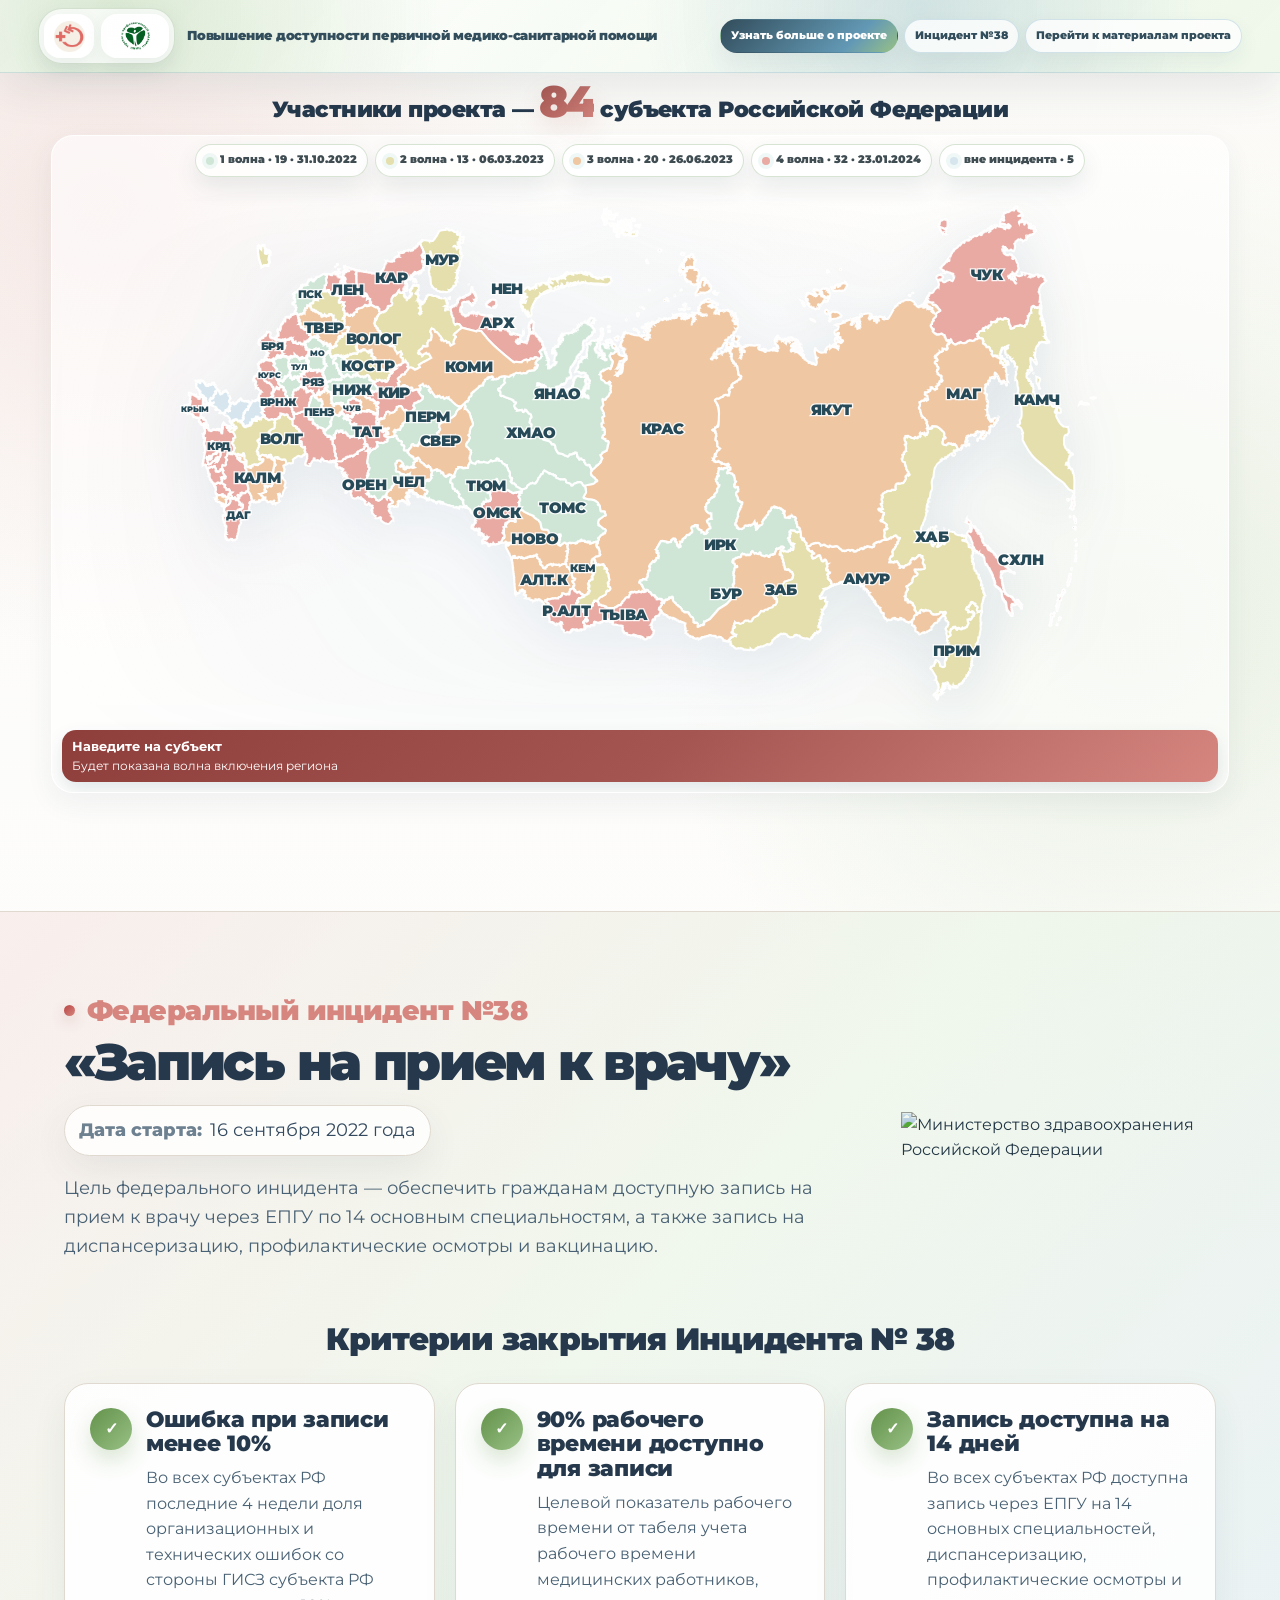
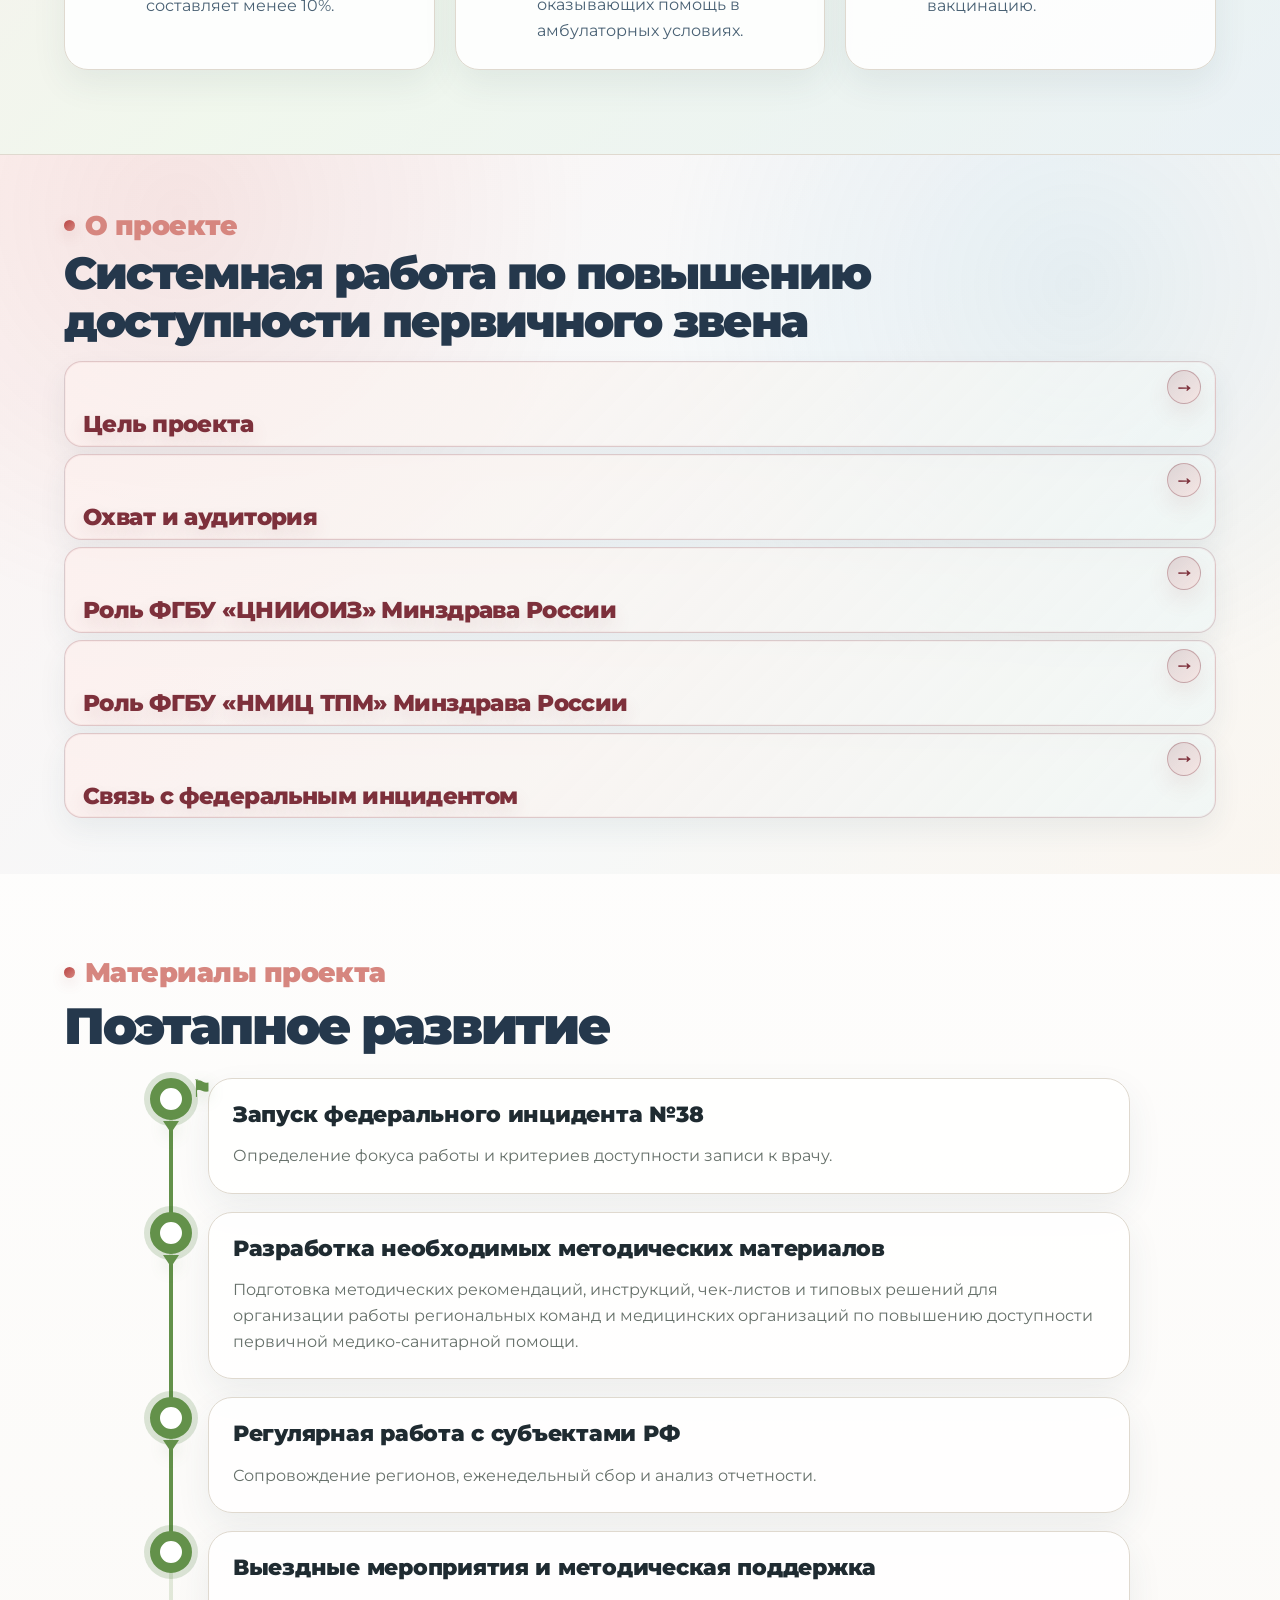
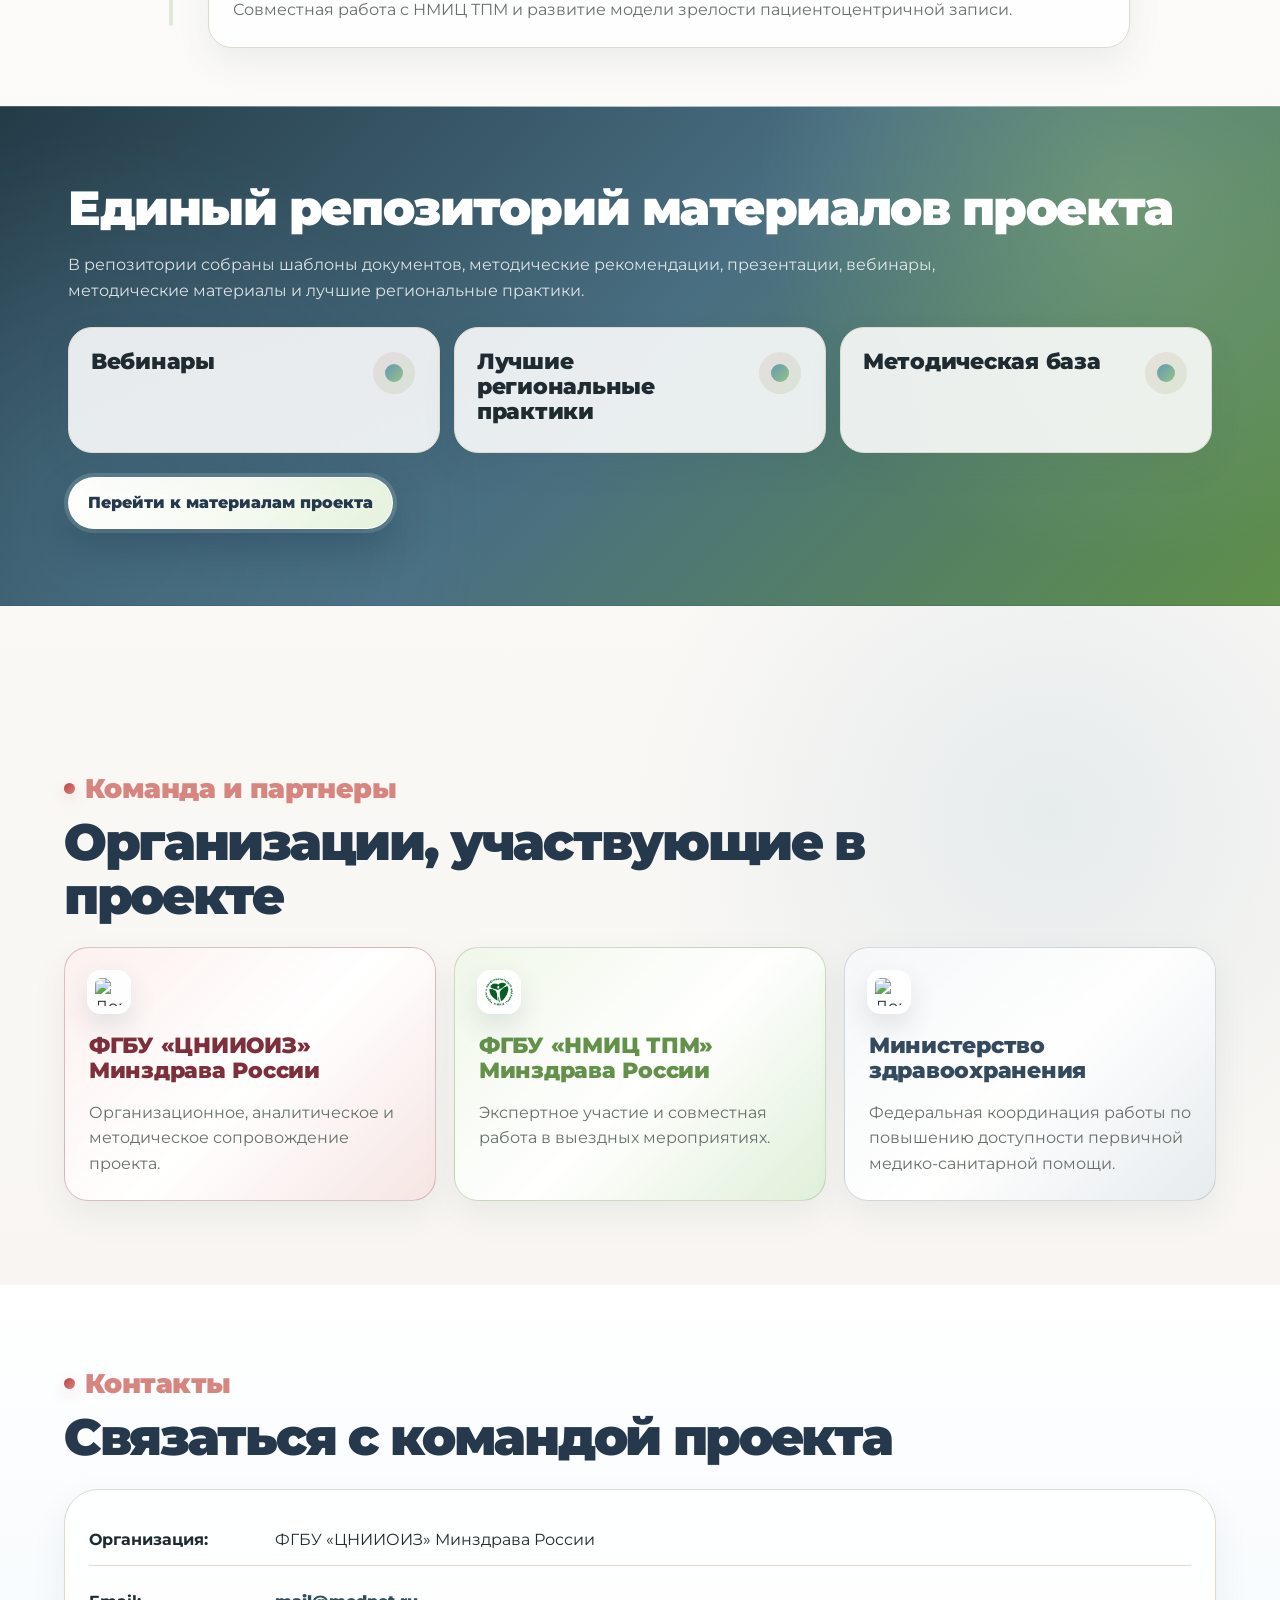
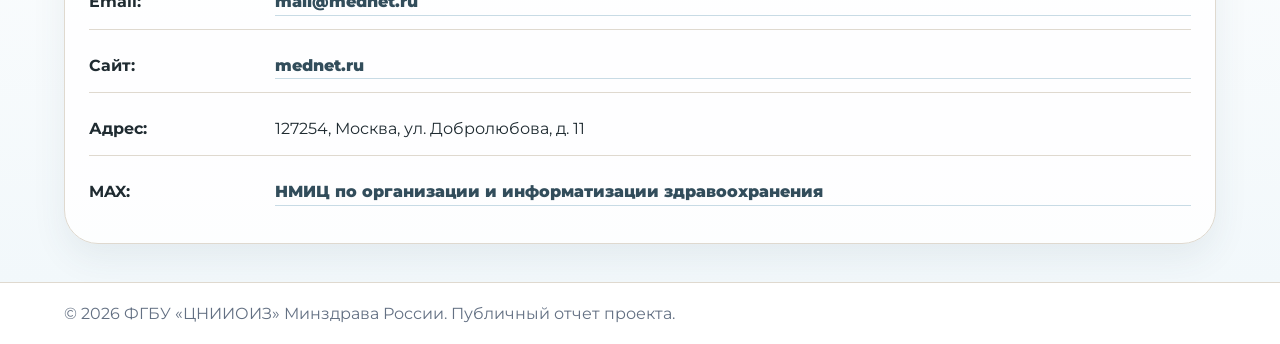
==== commit 467af356: "Fix interactive map regions" ====
--- a/index.html
+++ b/index.html
@@ -601,9 +601,7 @@
 .map-shell { position: relative; z-index: 1; overflow: visible; padding: 0; }
 .russia-map { width: 100%; max-width: none; height: auto; display: block; margin: 0 auto; filter: drop-shadow(0 18px 28px rgba(10,59,110,.12)); }
 .real-russia-map { background: radial-gradient(circle at 43% 52%, rgba(255,255,255,.46), rgba(255,255,255,.08) 62%, transparent 76%); }
-.real-russia-map .map-underlay { pointer-events: none; }
 .rf-map-outline { fill: none; stroke: rgba(50,77,91,.22); stroke-width: 12; stroke-linejoin: round; opacity: .42; pointer-events: none; }
-.real-russia-map.has-map-underlay .rf-map-outline { display: none; }
 .rf-region, .rf-region path, .rf-region-shape { fill: #dbeee9 !important; stroke: rgba(255,255,255,.96) !important; stroke-width: 2.1 !important; vector-effect: non-scaling-stroke; cursor: pointer; outline: none; transition: fill .18s ease, stroke .18s ease, filter .18s ease, opacity .18s ease; }
 .rf-region[data-wave="1"], .rf-region[data-wave="1"] path, .rf-region-shape[data-wave="1"] { fill: #cfe6d7 !important; }
 .rf-region[data-wave="2"], .rf-region[data-wave="2"] path, .rf-region-shape[data-wave="2"] { fill: #e4dfad !important; }
@@ -623,29 +621,6 @@
 .rf-region[data-wave="3"].is-active, .rf-region[data-wave="3"].is-active path { fill: #e69c5e !important; }
 .rf-region[data-wave="4"].is-active, .rf-region[data-wave="4"].is-active path { fill: #dc766f !important; }
 .rf-region[data-wave="out"].is-active, .rf-region[data-wave="out"].is-active path { fill: #9fcadf !important; }
-.real-russia-map.has-map-underlay #rf-regions path,
-.real-russia-map.has-map-underlay .rf-region,
-.real-russia-map.has-map-underlay .rf-region path {
-  fill: rgba(255,255,255,.001) !important;
-  stroke: transparent !important;
-  opacity: 1;
-  pointer-events: all;
-}
-.real-russia-map.has-map-underlay .rf-region.is-muted,
-.real-russia-map.has-map-underlay .rf-region.is-muted path { opacity: .16; }
-.real-russia-map.has-map-underlay .rf-region.is-wave,
-.real-russia-map.has-map-underlay .rf-region.is-wave path {
-  fill: rgba(255,255,255,.04) !important;
-  stroke: rgba(255,255,255,.78) !important;
-  filter: drop-shadow(0 5px 10px rgba(50,77,91,.16));
-}
-.real-russia-map.has-map-underlay .rf-region.is-active,
-.real-russia-map.has-map-underlay .rf-region.is-active path {
-  fill: rgba(255,255,255,.16) !important;
-  stroke: #324d5b !important;
-  stroke-width: 2.4 !important;
-  filter: drop-shadow(0 8px 14px rgba(50,77,91,.25));
-}
 #rf-labels text { pointer-events: none; fill: #274a58; font-size: 22px; font-weight: 900; letter-spacing: -.04em; text-anchor: middle; dominant-baseline: central; paint-order: stroke; stroke: rgba(255,255,255,.88); stroke-width: 4px; }
 #rf-labels text.is-small { font-size: 16px; }
 #rf-labels text.is-tiny { font-size: 12px; }
@@ -3129,7 +3104,7 @@
           <div class="map-shell" aria-label="Интерактивная карта субъектов Российской Федерации">
             <div class="map-viewport" id="map-viewport" aria-label="Интерактивная область карты: карту можно приближать и двигать пальцем">
               <div class="map-pan-layer" id="map-pan-layer">
-            <svg class="russia-map real-russia-map has-map-underlay" viewBox="0 0 1650 1000" role="img" aria-label="Реальная SVG-карта субъектов РФ с волнами включения">
+            <svg class="russia-map real-russia-map" viewBox="0 0 1410 852" role="img" aria-label="Реальная SVG-карта субъектов РФ с волнами включения">
               <defs>
                 <radialGradient id="activeRegionGradient" cx="50%" cy="45%" r="72%">
                   <stop offset="0" stop-color="#65b9a7" />
@@ -3142,20 +3117,96 @@
                   <stop offset="1" stop-color="#e4f3ef" />
                 </radialGradient>
               </defs>
-              <image class="map-underlay" href="assets/russia-map-waves-2026-01-24.svg" x="0" y="0" width="1650" height="1000" preserveAspectRatio="xMidYMid meet" aria-hidden="true" />
-              <g class="rf-map-outline" aria-hidden="true"><use href="#g5"/><use href="#AddedSubjects"/></g>
               <g id="rf-regions">
-<g id="g5"><g id="Central"><path id="BelgorodOblast" fill="#C4C077" d="M99.9,675.5c-0.7-0.801-1.8-6.4-2.4-12.4c-0.6-6.1-1.6-11.399-2.1-11.899    c-0.6-0.5-3.2-1.699-5.8-2.699c-4-1.4-5.5-2.801-8.4-7.301c-3.3-5.199-3.399-5.699-2.3-9.399c0.6-2.101,1.7-4.101,2.4-4.3    c2-0.801,9.3,2.3,14.3,6c3.1,2.399,5.7,3.6,7.899,3.6c2.7,0,3.9,0.801,6.801,4.301c3.3,4,3.6,4.899,3.6,10.8    c-0.1,9.601-1.3,13.399-6.1,18.801C102.6,676.8,101.4,677.4,99.9,675.5z" /><path id="BryanskOblast" fill="#C4C077" d="M90.1,593.199C89,592.5,89,591.6,90,588.3c1.801-6.3,1-7.2-6.399-7.2h-6.4l-0.7-5.1    c-0.6-4.5-1-5.2-4.1-6.7c-1.9-0.899-3.5-2.2-3.5-3c0-1.7,7.8-13.2,9-13.2c0.5,0,1.2,0.9,1.5,1.9c1,3.1,14.4,6.199,17.1,4    c0.9-0.801,5.4-1.601,10.5-1.9c8.2-0.5,8.801-0.399,9.301,1.5c1.1,4,0.5,6.9-2,10.301c-3.2,4-5,11.8-3.301,13.8    c0.9,1.101,0.7,1.399-0.899,1.399c-1.2,0-3.7,2-6.2,5c-3.8,4.5-4.6,5-8.3,5C93.301,594,90.801,593.699,90.1,593.199z" /><path id="IvanovoOblast" fill="#C4C077" d="M288.5,586.4L281.6,581.8l-3.7,2.2c-5.5,3.1-10.8,2.699-16.9-1.2    c-4.199-2.7-5-3.601-4.699-5.7c0.3-1.8-0.801-3.699-4.9-7.899c-5.1-5.3-5.4-5.5-7.8-4.199c-2.601,1.3-7.8,0.899-10.601-0.801    c-2.1-1.399,3.9-6.399,12.9-11c4.1-2.199,8.9-4.601,10.5-5.5c2.1-1.101,5.6-1.601,11.3-1.601c10.3,0,14.9,2,19.5,8.7    c6.8,9.8,9,11.601,17.601,14.2c7.601,2.199,8.199,2.3,9.899,0.699c2.3-2,7.2-2.199,7.2-0.3c0,0.8-0.7,2-1.5,2.699    c-1,0.801-1.5,3-1.5,6.5v5.301l-5.602-0.5c-4.699-0.399-6.199-0.101-9.3,1.899C294.4,591.699,296.1,591.6,288.5,586.4z" /><path id="KalugaOblast" fill="#C4C077" d="M117.6,582.3c-4.7-1.601-4.9-1.8-4.4-4.8c0.3-1.801,1.9-5.101,3.601-7.4    c2.8-3.899,3-4.699,2.5-10c-0.601-4.899-0.4-5.8,1.1-6.399c1.2-0.5,2.7,0.101,4.5,1.801c2.5,2.5,3,2.6,12.1,2    c5.2-0.301,10.5-0.7,11.9-0.9c2-0.3,2.9,0.301,4.2,2.5c1,1.7,2.399,3,3.2,3c2.199,0,4.6,4,4.6,7.801c0,2.5-0.8,4.101-3.1,6.3    c-3.5,3.301-5.7,3.5-12.101,1.301l-4.6-1.601L134.6,580C127.6,584.5,125.2,584.8,117.6,582.3z" /><path id="KostromaOblast" fill="#C4C077" d="M233.1,589.699c-7.601-9.699-12.7-14.601-14.9-14.601c-1.1,0-2.6-0.699-3.3-1.5    c-1-1.3-0.9-1.899,0.6-3.6s1.601-2.4,0.601-4c-1.8-2.9-0.7-3.9,4.2-3.9c2.899,0,5.199,0.7,7.6,2.4c4.4,3.3,13.3,5.399,15.5,3.6    c1.3-1.1,1.9-1,3.7,0.601c5,4.301,6.7,6.801,6.1,9.5c-0.399,2.301,0.101,3,3.601,4.899c4.6,2.601,5.199,4,1.899,4    c-1.2,0-3.2,0.9-4.399,2.101c-1.801,1.601-2.601,1.801-4.2,1c-3.8-2.101-7-1.399-8.7,1.801c-0.8,1.6-1.9,3.199-2.4,3.5    C238.5,595.8,235.801,593.199,233.1,589.699z" /><path id="KurskOblast" fill="#C4C077" d="M112.1,639.199c-2.5-3.101-4.101-4.101-7.4-4.601c-2.6-0.5-6.3-2.199-9.3-4.5    c-2.7-2-6.9-4.199-9.2-4.899c-3.5-1-4.3-1.699-4.3-3.5c0-1.3-0.9-4.899-2-8.101c-2.6-7.6-2.6-7.899,1.5-9.8    c1.9-0.899,4.2-3.101,5-4.8c1.6-3.101,1.9-3.2,6.8-2.7c4.8,0.5,5.5,1,10.5,6.399c7.4,8.2,8.101,9.301,9.3,15.7    c0.9,4.899,1.7,6.399,6.5,11.101c3,3,5.4,5.899,5.4,6.399s-1.2,1.699-2.7,2.699C114.6,643.5,115.5,643.4,112.1,639.199z" /><path id="LipetskOblast" fill="#C4C077" d="M145.7,652c-2.5-1.301-4-3-4.8-5.4c-0.6-1.899-1.7-3.899-2.3-4.3    c-0.7-0.399-2-1.899-2.9-3.399c-1-1.5-3.1-2.899-4.8-3.301c-1.7-0.399-4.3-2.3-6-4.399l-3-3.601l3.5-0.3c3-0.3,4.2-1.2,7.7-6    c2.2-3.2,4.399-6.101,4.899-6.601c0.4-0.5,1.9,0.399,3.2,1.899l2.4,2.801l4.399-1.801c2.4-0.899,4.9-1.899,5.5-2.199    c1-0.399,11.4,12.101,11.4,13.601c0,0.3-2.5,2.399-5.5,4.6l-5.5,4l0.2,7.4c0.3,7.199,0.199,7.5-2.301,8.1    C150.2,653.6,148,653.199,145.7,652z" /><path id="Moscow" fill="#FD0081" d="M173.5,571.699c-0.3-1.199-0.6-3.601-0.6-5.3c0-3,0.3-3.2,4.4-3.899    c5.699-0.801,6.6-0.2,6.6,4.6c0,4.4-0.2,4.5-5.7,5.801C174.4,573.699,174,573.6,173.5,571.699z" /><path id="MoscowOblast" fill="#C4C077" d="M167.5,598.4c-0.199-0.301,0.2-1.899,0.9-3.601c1.2-2.899,1-3.7-2.2-10.7    c-2.899-6.399-3.399-8.199-2.8-12.199c0.7-5.5-1.8-11.801-4.6-11.801c-0.9,0-2.7-1.6-3.9-3.5l-2.1-3.5l3.3-6    c2.7-4.899,3.899-6.199,6.8-7c5.7-1.6,7.7-1.199,10.3,2.101c2.2,2.801,3.5,3.301,12.2,5c12.5,2.399,19.4,7.301,12.5,8.899    c-1.8,0.4-2.8,2-4.6,7.4c-2.101,6-2.2,7.399-1.2,10.8c0.6,2.101,2.399,5,4,6.3c3.3,2.7,3.399,3.601,0.899,9    c-1.8,4-2,4.101-9.199,5.4c-4.101,0.699-10.2,1.899-13.601,2.6C170.801,598.3,167.801,598.6,167.5,598.4z M179.9,575.199l6.5-1.8    l0.3-5.399c0.4-7.9-0.7-8.9-9.3-8.101l-7,0.699l0.3,7c0.3,7.4,0.7,9.5,1.9,9.5C173.1,577.1,176.301,576.199,179.9,575.199z" /><path id="OryolOblast" fill="#C4C077" d="M117.301,622.9c-0.5-0.7-1.4-4-2.101-7.2c-1-4.899-2.1-6.699-7.3-12.3    c-3.5-3.801-5.8-6.899-5.3-7.601c2.6-4.7,6.6-8.601,8-8c0.899,0.3,2.1-0.101,2.899-1.2c1.2-1.6,1.9-1.6,8.301-0.399l7,1.301    l0.6,4.899c0.5,3.3,1.7,5.899,3.6,8.101c4.4,5,4.101,10.6-0.899,17.6c-3.601,5.301-3.9,5.5-8.9,5.801    C119.801,624.1,117.801,623.699,117.301,622.9z" /><path id="RyazanOblast" fill="#C4C077" d="M192,633.8c-3.1-3.101-3.199-3.101-7.8-1.899c-3.3,0.899-4.899,1-5.1,0.199    c-0.8-2.3-3.5-4-6.5-4C168.5,628,168,627.7,162.5,620.6c-5-6.5-5.3-7.1-3.1-7.899c0.8-0.3,2.6-2.8,4-5.601    c1.6-3.199,3.3-5.199,4.8-5.5c5.3-1.3,23.4-4.5,25.3-4.5c2.101,0,10.2,9.301,15.801,18.2l2.899,4.8l-7.399,7.801    c-4.101,4.399-7.9,8.101-8.601,8.5C195.6,636.699,193.7,635.5,192,633.8z" /><path id="SmolenskOblast" fill="#C4C077" d="M98.6,553.9c-3-1.7-2.2-12.7,1.7-24.7c3.199-9.601,3.899-10.899,9.399-16.399    c5.9-5.899,6-5.899,9.4-4.7c2.8,1,4.6,3,9.2,10.601l5.8,9.399h7.399h7.4l4,5.101c2.2,2.801,4,5.399,4,5.899    c0,1.101-5.9,12.101-7.4,13.7c-0.8,0.8-5.1,1.601-11.3,1.899l-10.1,0.7l-2.5-2.899l-2.5-2.9l-4.8,2.2    C113,554.1,101.2,555.4,98.6,553.9z" /><path id="TambovOblast" fill="#C4C077" d="M162.301,671.8c-7.4-8-9.101-10.2-9.801-13c-0.5-2.3-0.3-2.8,2-3.3    c2.5-0.7,2.5-0.801,2.301-8.5c-0.2-4.301-0.101-8,0.199-8.2c7.2-5.899,10.601-7.7,14.101-7.7c3.1,0,4.1,0.4,5,2.5    c1.3,2.801,1.399,2.9,7.399,1.301c4.2-1,4.801-0.899,6.7,1.101l2.2,2.199l-2.8,2l-2.8,2.101l0.699,11.8l0.7,11.801L178.1,671    c-5.601,2.8-10.5,5.1-11,5.1C166.7,676.1,164.5,674.199,162.301,671.8z" /><path id="TverOblast" fill="#C4C077" d="M198.801,548.699c-1.9-1.699-5.301-2.8-12.101-4c-8.7-1.601-9.6-2-12.2-5.3    c-2.699-3.399-3-3.5-7.3-2.801c-2.5,0.301-5.1,0.801-5.7,1.101c-0.699,0.2-3.3-2.3-5.899-5.601l-4.7-6h-6.7    c-3.8-0.1-7.3-0.399-7.899-0.8c-1.5-1-10.4-15.399-10.4-16.8c0-0.7,1.4-1.801,3-2.4c3.7-1.6,4.5-3,5.5-9.5    c1.2-8.5,3.7-10.8,6.7-6.3c1.1,1.7,3.8,2.7,11.399,4.3c5.4,1.2,11.301,2.801,13.101,3.5c2.8,1.2,3.8,1.101,9.899-1.5l6.7-2.899    l5.8,6.2c5,5.399,6.101,6.101,7.801,5.199c3-1.6,4.699-1.3,9.8,2c3.5,2.2,5.899,3,9.399,3c4.101,0,4.801,0.301,5.301,2.4    c0.899,3.6-0.9,7.199-6.2,12.399c-5.9,5.699-9.4,14-7.3,17.3c1.1,1.801,0.899,2.5-1.4,5.399c-1.4,1.9-2.9,3.5-3.3,3.4    C201.7,551,200.2,550,198.801,548.699z" /><path id="TulaOblast" fill="#C4C077" d="M142.1,613c-0.9-1.601-2-2.9-2.4-2.9c-0.5,0-0.8-1.6-0.8-3.5c0-2.5-0.9-4.5-3.1-7    c-2.7-3.1-3.2-4.399-3.301-9.3l-0.1-5.601l4.5-2.8l4.5-2.801l5.9,1.7c5.8,1.601,6,1.601,9.6-0.5l3.8-2.2l2.8,6.301    c3.2,7.199,3.2,7.399,1.2,12.399c-5.899,14.3-5.6,13.899-15.2,17.2l-5.699,2L142.1,613z" /><path id="VladimirOblast" fill="#C4C077" d="M204.4,603.9c-7.4-9.301-7.1-8.101-4.1-14.801l2.6-6l-3.6-3.3    c-5.2-4.7-5.801-7-3.801-14.399c0.9-3.5,2-6.301,2.301-6.301c0.3,0,1.899,1.601,3.5,3.601c2.699,3.399,3.1,3.5,7.1,2.899    c5.1-0.699,6.6,0.601,3.9,3.601c-1.7,1.801-1.7,2.2-0.301,4.7c0.801,1.5,3,3.199,4.801,3.8c4.5,1.399,19.5,18.301,17.8,20    c-1,1-24,11.399-25.101,11.301C208.9,609,206.6,606.699,204.4,603.9z" /><path id="VoronezhOblast" fill="#C4C077" d="M114.9,693.1c-2.5-1.6-4.9-2.899-5.5-3c-0.8,0-4.7-5.699-6.3-9.1    c-0.101-0.4,2.399-3.601,5.7-7.2c6.5-7.2,8.1-11.7,8.1-22.601v-5.8l5.6-3.801c6.301-4.199,9.801-4.199,11.4,0    c0.5,1.4,1.4,2.5,2,2.5s1.9,2,3,4.4c1.4,3.3,2.8,4.899,5.3,5.899c3.601,1.5,6.7,5,6.7,7.601c0,0.899,3.2,4.899,7,9.1    c6.3,6.801,7,7.9,7,11.7c0,5.2-1.6,5.601-6.8,1.601c-3.2-2.399-3.9-2.601-10.9-2c-4.1,0.3-7.7,0.8-8,1    c-0.3,0.3-0.8,2.101-1.2,3.899c-0.6,2.899-1.399,3.601-6.5,5.601C122.6,696.4,120.1,696.5,114.9,693.1z" /><path id="YaroslavlOblast" fill="#C4C077" d="M203.5,561.1c-2.199-2.399-1.5-5.1,2.9-10.5c4.5-5.699,4.7-6.199,3.4-8.699    c-1.9-3.5,0.699-9.601,6.699-15.601c6.7-6.601,8.9-6.7,14.2-1l4,4.2l2.8-1.9c2.5-1.699,2.801-1.699,4-0.1    c1.2,1.699,3.4,14.3,3.4,20c0,2.6-0.5,3.5-2.3,3.899c-1.2,0.3-4.601,2.699-7.601,5.199c-4.199,3.601-5.899,4.5-7.5,3.9    c-3.6-1.2-15.699-0.4-17.3,1.1C208.2,563.6,205.5,563.4,203.5,561.1z" /></g><g id="Southern"><path id="Adygeya" fill="#69E601" d="M24.801,793.3c-0.7-1.5-1.5-3.101-1.7-3.5s0.7-0.7,2-0.7c1.3-0.1,3-0.5,3.8-1    c1.2-0.8,1.3-1.3,0.3-3c-2.1-3.3-1.5-4.6,2.601-6.5c3.8-1.699,6.699-5.699,5.6-7.6c-0.4-0.5-2.1-0.9-4-0.9    c-3.8,0-8.1-3.699-9.1-7.8c-0.9-3.5,0.199-3.8,3.6-0.899c2.3,1.899,4.3,2.699,7.1,2.699c3.601,0,4.101,0.301,5.5,3.5    c2,4.801,3,15.7,1.601,18.101c-1,1.7-1.2,1.601-2.2-1.399c-0.7-1.8-1.7-3.2-2.4-3.2c-0.6,0-3.1,3.301-5.6,7.5    c-2.4,4.101-4.7,7.5-5.1,7.5C26.5,796.1,25.6,794.8,24.801,793.3z" /><path id="AstrakhanOblast" fill="#C4C077" d="M156.4,834.5c-6.6-0.7-12.8-1.101-13.7-0.801c-1,0.301-2.399,0.101-3.3-0.399    c-1.2-0.7-0.7-1.601,2.9-5.2l4.5-4.3l-2-3.899c-2.2-4.399-2.5-4.101,6.3-5.801c3.2-0.699,6-1.5,6.2-1.899    c0.199-0.3,0-2.899-0.5-5.601c-0.9-4.6-0.7-5.1,2.6-10c1.9-2.8,3.5-5.399,3.5-5.8c0-0.399-2.3-0.7-5.1-0.7h-5.2l0.7-8    c0.399-5.1,0.199-9.5-0.601-12.399c-0.6-2.5-0.899-4.899-0.5-5.3c0.5-0.399,4.3-0.7,8.5-0.601c6.601,0.101,7.9,0.5,9.4,2.3    c2.199,2.7,2.3,4.601,0.3,6.601c-1.601,1.601-1.8,4.7-0.601,7.899c0.5,1.2,0.101,4-1,7.301c-2.199,6.399-1.8,7.399,4.5,12.101    c2.5,1.899,4.801,4.1,5,5c0.301,0.899,0.801,5.6,1.101,10.6l0.7,9.101l-4.2,1.7c-4.2,1.599-4.3,1.599-3.6,5.599    C173,836.699,174.5,836.5,156.4,834.5z" /><path id="Chechnya" fill="#69E601" d="M76.7,873.699c-0.899-1.8-1.3-3.8-1-4.3c0.4-0.601,5.601-4.2,11.7-8.101    c10.8-7,11-7.101,12.8-5.2c1,1.101,2.7,2,3.7,2c3.5,0,2.4,3.801-1.5,5.7c-2.7,1.3-3.8,2.601-5,6.3l-1.6,4.7l-7.2,0.7    c-3.9,0.399-7.9,0.899-8.8,1.1C78.801,876.9,77.7,875.9,76.7,873.699z" /><path id="Dagestan" fill="#69E601" d="M87.5,918.8c-0.3-1.2-0.6-5.399-0.6-9.2c0-6.6-0.2-7.199-5.1-14.6    c-4.5-6.9-4.9-8.101-4.301-11.4c0.801-4.5,3-5.5,12.4-5.5c7.5,0,7.6-0.1,10-6.5c0.9-2.199,2.5-4.5,3.7-5.1    c4.399-2.101,5.399-3.7,5.1-7.301c-0.2-3.101-0.7-3.699-3-3.899c-2.7-0.399-4.1-1.899-8.6-9.399l-2.2-3.601l8.6-4.7l8.601-4.8    l5.399,5.399c5.9,5.801,6.301,6.601,3.7,7.601c-4.899,1.7-5.3,2.899-4.6,14.3c0.7,12,0.8,11.5-6.8,21.5L106,886.7l-0.3,15.899    l-0.3,16l-5,1.101c-2.7,0.7-6.6,1.2-8.6,1.301C88.801,921.1,88,920.699,87.5,918.8z" /><path id="Ingushetia" fill="#69E601" d="M72.301,865.6c-0.4-1,0.199-2.6,1.6-4c2-2.1,2.2-3.1,1.6-8l-0.699-5.5H82.2    c9,0,13.4,0.801,14.101,2.5c0.399,1.101-3.7,4-21.101,15.301C73.2,867.1,72.9,867.1,72.301,865.6z" /><path id="KabardinoBalkaria" fill="#69E601" d="M50.5,839.8c-1-3.399-2.6-7.2-3.8-8.399l-2-2.2l5-2.5l5-2.601l5.4,3    c2.899,1.601,8.3,4.5,12,6.5l6.7,3.5l-2,3.4c-2,3.3-2,3.399-7.801,2.8c-4-0.3-7.399,0-10.699,1.101    c-2.601,0.899-5,1.699-5.4,1.699S51.5,843.3,50.5,839.8z" /><path id="Kalmykia" fill="#69E601" d="M120.6,837.8c-4.9-4.5-6.101-6.399-7.8-11.7c-1.101-3.5-3.5-9.699-5.4-13.8    s-3.8-9.3-4.1-11.601c-0.7-4.3-6.5-15.699-9.601-18.8c-1-1.101-3.2-1.801-5.2-1.801c-2.8,0-3.5-0.399-3.8-2.3    c-0.2-1.8-0.8-2.2-3.399-1.899c-1.801,0.101-3.601-0.399-4.2-1.2c-1-1.101-0.3-1.5,4-2.101c2.899-0.399,6.1-1.399,7-2.199    c1.5-1.399,1.899-1.101,4.3,2.699c1.5,2.301,3.2,5.601,3.9,7.4c2.3,6.199,3.1,6.899,8.8,7.3c5.399,0.5,5.5,0.399,6.8-2.7    s1.4-3.199,6-2.5l4.8,0.601l3.7-6c2-3.399,3.4-6.601,3-7.101c-0.3-0.6-2.4-1-4.6-1c-3.301,0-4-0.3-3.7-1.8    c0.3-1.399,1.6-1.8,7.8-2c5.8-0.3,8-0.8,9.6-2.3c2.301-2.2,3.4-1.7,3.4,1.5c0,3.199,1.9,4.699,4.3,3.399    c3.4-1.801,4.2,0.5,4.2,12.5v11.199l3.8,0.301c2,0.199,3.7,0.699,3.7,1.199s-1.1,2.5-2.5,4.5c-1.6,2.5-2.2,4.5-1.9,6.301    c1.301,6.601,1.4,6.601-5.6,7.899c-3.5,0.8-6.9,1.8-7.4,2.3c-0.6,0.5-0.199,2.5,0.9,5l1.9,4.101l-4.801,4.601    c-4.8,4.7-4.8,4.7-2.699,6.399c2.8,2.301,2.699,3-1.101,5.601C128.5,843.9,127,843.6,120.6,837.8z" /><path id="KarachayCherkessia" fill="#69E601" d="M40.6,826c-2.3-1.801-14.2-20.7-13.5-21.4c0.2-0.199,2.6-1.399,5.3-2.5l4.9-2.1    l3.1,3.699l3.2,3.7l3.3-1.7c4.5-2.199,5.3-2.101,7.2,1.2c1.6,2.601,1.6,2.8,0,3.8c-1.601,1-1.601,1.399,0,5.601l1.6,4.601    l-3,1.199c-1.6,0.7-4.5,2.301-6.3,3.601C43.1,827.9,43,827.9,40.6,826z" /><path id="KrasnodarKrai" fill="#ECE89F" d="M41.4,800.6c-1.5-1.899-3.2-3.5-3.9-3.5c-0.6,0-3.699,1.301-6.8,2.801    c-3.2,1.5-6.1,2.5-6.5,2.101c-0.399-0.4-2.399-1.2-4.399-1.801c-4.301-1.399-4.9-3.399-4.9-17.3c0-7.101-0.5-10.2-3.1-17.5    c-4-11.399-5.7-17.5-6.5-23.5C4.7,737.6,4.9,737.1,6.6,737.1c1,0,2.7,1.301,3.6,3c2.3,3.801,3.8,3.7,9.3-0.199    c4.101-3,4.7-3.101,10.801-2.5c7.6,0.699,8.399,0.101,8.8-6.899c0.3-5.4,0-5.2,8.5-3.9c2.899,0.5,3.2,0.801,2.7,3.301    c-0.801,3.8,1.8,6.399,5,5.199c1.899-0.699,2.8-0.399,4.3,1.301c4.6,5.3,4.6,5.3,2.8,10.699l-1.7,5l3.7,5.5    c2.9,4.301,3.6,6.301,3.3,9.2c-0.3,3.7-0.399,3.8-4.5,3.8c-3.8,0-4.5,0.4-6.8,3.7c-2.9,4.3-3,5.399-0.9,10.8    c1.601,3.801,1.5,4-0.5,5.7c-1.1,1-2.699,3.601-3.399,5.8c-0.9,2.5-2.5,4.601-4.5,5.801l-3,1.8L41.4,800.6z M32.9,792.3l4.3-6.7    l1.4,3.2c1.8,4.399,3.7,4.101,5.7-1c1.3-3.601,1.399-5.601,0.699-11.8c-1.6-12.301-3.5-14.9-10.899-14.9    c-1.4,0-3.8-1.199-5.4-2.699c-2.399-2.301-3.1-2.5-5.3-1.5c-3.4,1.6-3.2,5.6,0.6,10.699c2.101,2.7,4,4.101,6.101,4.5    c4.8,0.7,4.399,2.5-1.3,4.801c-5.2,2.199-5.4,2.601-3.5,7.3c0.6,1.2,0,1.7-2.301,2.2c-1.899,0.399-3.1,1.199-3.1,2.199    c0,2.801,5.1,10.5,7,10.5C28,799.1,30.301,796.6,32.9,792.3z" /><path id="NorthOssetia" fill="#69E601" d="M62.9,859.199c-6.6-1.699-7.6-2.699-9.4-8.699c-0.5-1.9,0-2.301,4.601-3.4    c2.899-0.6,7.3-1,9.8-0.899l4.5,0.399l0.3,5.801c0.3,5.3-0.8,8.899-2.7,8.601C69.7,860.9,66.5,860.1,62.9,859.199z" /><path id="StavropolKrai" fill="#ECE89F" d="M80.2,845.199c-2.8-0.3-2.8-0.8-0.3-4.601c2.7-4.199,2.6-4.899-1.7-6.899    c-2.1-1-7.399-3.8-11.899-6.3c-7.5-4.301-8.101-4.899-9-9c-0.9-3.801-0.801-4.301,0.699-4.301c3.2,0,3-1.899-0.5-7.199    c-2-2.899-3.6-6.101-3.6-7.101c0-2.5,1.8-5.899,4.2-7.8c2-1.601,2-1.7,0.3-7.2c-1.7-5.3-1.7-5.7-0.1-8.2    c1.199-1.8,2.399-2.5,4.399-2.399c1.5,0.101,3.8-0.3,5.101-1c2.1-1.199,2.699-1,6.5,2.801c3,2.899,4.8,3.899,6,3.5    c1.199-0.5,1.899-0.101,2.3,1.399c0.399,1.8,1.3,2.199,4.7,2.199c3.899,0,4.3,0.2,8,6.101c2.6,3.899,4.399,8.301,5.199,12.2    c0.601,3.399,2.801,9.399,4.7,13.3c4.601,9.301,6.101,14.5,4.4,16c-0.601,0.601-4.3,2.801-8.2,4.899c-9,4.801-9.7,5.4-9.1,7.9    c0.5,1.899,0.1,2.1-4.7,2.1C84.7,845.6,81.4,845.4,80.2,845.199z" /><path id="Rostov_Oblast" fill="#C4C077" d="M104.4,785.3c-3.7-0.5-5.5-1.899-5.5-4.399c0-2.601-6.8-14.801-8.6-15.5    c-0.801-0.301-2.4,0.601-3.5,2.101c-2,2.5-2.601,2.6-8.7,2.399l-6.7-0.301l-0.5-4c-0.3-2.199-2.1-6.199-3.9-8.899l-3.3-4.899    l1.7-5.2l1.8-5.3l-3.7-4.601c-3.899-4.699-4.399-5-8.399-4.699c-1.8,0.199-2.3-0.2-2-1.601c0.3-1.5,1.3-1.801,5-1.801    c2.6,0,5.3-0.6,6-1.399c1.399-1.399,0.1-2.8-6.7-7.8c-2.9-2.101-2.9-2.2-1.1-4.2c1.399-1.601,3.1-2.101,6.3-2.101    c3.899,0,5,0.601,10.5,5.601l6.1,5.7l3.101-3.5C84,719.001,87,715.2,88.9,712.6c2.6-3.6,4.5-5.199,7.5-6    c6.4-1.899,8.3-3.3,9.5-7.3c1.9-5.7,2.5-5.899,8.2-2.3c4.399,2.699,5.8,3.1,8.8,2.6c7.5-1.5,7.3-1.6,8.9,5.301    c1.699,7,1.8,6.8-5.4,11.8c-2,1.399-2,1.399,0.3,5.7c2.3,4.3,2.3,4.399,0.601,8c-1.7,3.5-2,3.699-6.601,3.699    c-5,0-10.8,2.2-10.8,4c0,0.601,0.7,2.5,1.6,4.101c1.301,2.601,1.4,3.899,0.5,7.5c-1.5,5.7,0.2,11.7,3.9,14.399    c2.1,1.5,2.6,2.5,2.2,4.9c-0.4,3-0.3,3.1,3.8,3.1h4.1l-2.3,4.101c-2.3,4.101-2.3,4.101-7,3.5c-4.5-0.5-4.899-0.399-6.3,2.399    C108.6,785.5,108.2,785.699,104.4,785.3z" /><path id="VolgogradOblast" fill="#C4C077" d="M173.5,765.699c-1.5-3.5-3.3-4.199-13.1-4.899c-3.3-0.3-12.9,1.399-14.2,2.5    s-1.6,0.601-2.7-4.5c-0.8-3.601-2-3.399-5.699,0.8c-3,3.301-3.4,3.5-9.9,3.5c-9.1,0-11.5-1.1-13-5.6c-0.9-2.801-0.9-4.601,0-7.9    c1-3.6,0.9-4.8-0.5-7.5c-2.3-4.5-1.1-5.3,8.3-5.5c4.101,0,4.4-0.3,7-4.899l2.601-4.8L130.2,723.1l-2.2-3.8l4.101-3.399l4.2-3.5    L135,706.5c-0.699-3.301-1.5-6.801-1.699-7.9c-0.4-1.5,0.399-2.5,3.199-4c3.601-2,4.7-3.199,5.801-6.8    c0.399-1.399,1.699-1.7,6.5-1.7c3.3,0,6.3,0.5,6.699,1.101c0.301,0.5,2,1.899,3.7,2.899c1.601,1,4.2,4,5.601,6.601    c2.5,4.601,2.899,4.899,9.899,6.899c4,1.101,7.7,2.7,8.3,3.5c1.101,1.9,1.2,8.601,0,12.601c-1.199,4.101,0.101,6,4.5,6.801    c2.601,0.5,4.101,1.6,5.601,4.199c1.2,2,3.5,4.2,5.1,4.899c2.101,0.801,3.4,2.4,4.3,5c0.7,2.101,1.101,4.2,0.801,4.601    c-0.2,0.399-4.2,2.801-8.801,5.301c-9.6,5.199-10.3,5.899-10.8,10.399c-0.2,2.601-1.1,3.699-4.5,5.699l-4.2,2.5L173.5,765.699z" /></g><g id="Northwestern"><path id="ArkhangelskOblast" fill="#C4C077" d="M358.9,550.1c-1.4-0.5-3.801-0.899-5.301-0.899    c-1.8-0.101-3.699-1.101-4.899-2.699c-1.8-2.2-2.5-2.5-5.899-1.9l-3.899,0.601V541.3c0-3.101-0.4-4.101-1.9-4.5    c-1.1-0.3-2.899-2.399-4-4.601c-2.1-4.101-4.1-5-7-3.199c-0.699,0.399-2.5,0.5-4,0.1c-2.1-0.5-2.699-1.399-3.1-4.6    s-0.9-3.9-2.5-3.7c-1.101,0.2-4,0.601-6.5,0.899c-4.301,0.601-4.7,0.399-7.2-2.899c-1.7-2.2-5.399-4.7-10.2-7    c-5.8-2.8-7.699-4.2-8.199-6.2c-0.4-1.5-1.5-2.8-3-3.1c-2.801-0.7-15.4-13.801-15.4-16c0-0.801,1.1-4.2,2.5-7.4    c1.4-3.3,2.5-6.6,2.5-7.5c0-0.8,1.8-2.399,3.9-3.5c3.5-1.699,4.1-2.6,5-7.1c0.6-2.9,2.199-6.5,3.6-8.101c2.3-2.801,2.4-3,1-7.601    c-2.5-8.2-2-10.8,3.4-18c2.1-2.7,3.1-3.2,6.699-3.2c3.301,0,4.301,0.4,4.7,1.9c0.4,1.8,6.101,6.1,7.899,6.1    c1.101,0,7.801-6.1,8.899-8.1c0.601-1.2,0.5-3.301-0.3-6.2c-1.399-5.3-0.2-12.5,2.399-14.101c2.7-1.699,3.7,0.101,4.7,9.199    l0.899,8.301l6.399,6.699c8.399,8.801,10,9,12.7,1.5c5-13.898,6.8-15.199,21.601-15.199c12.899,0.101,13.199,0.199,16.6,8.399    c4.101,9.5,5.101,10.4,8.9,8.2l2.899-1.8l7.101,13.5L407,456l6.2-0.601c4.5-0.399,6.7-0.101,8.101,0.899    c1.699,1.3,1.601,1.7-2.101,9.3l-4,8l2.2,7.2c1.899,6,2,7.5,1,9c-1.2,1.5-1.801,1.601-5.9,0.5c-2.5-0.7-6.399-1.2-8.699-1.2    c-3.399,0-4.7-0.699-8.899-4.8c-2.7-2.601-7.801-6.3-11.4-8.2c-6.1-3.199-6.699-3.3-10.5-2.199c-2.3,0.699-4.1,1.899-4.1,2.601    c0,0.699,1.399,4.3,3,7.8c2.6,5.601,2.899,6.899,2,9.399c-0.7,1.601-0.9,4.899-0.601,7.5c0.699,5.101,0.899,4.899-5.5,6.2    c-2.101,0.5-2.899,1.699-4.899,8.199l-2.4,7.601l3,2.399c4,3.301,5.601,3.101,9.301-1.5c2.699-3.399,3.8-4,7-4    c3,0,4.199,0.5,5.399,2.301c1.5,2.3,1.3,2.601-6.899,10.8c-7.301,7.101-8.399,8.801-8,11C371.4,549.8,366.301,552.4,358.9,550.1z" /><g id="NenetsAutDistrict"><path id="path43" fill="#FDC427" d="M517.2,483.199c-18.3-8.101-24.8-11.5-37.7-20.101c-11.8-7.699-16.199-10.1-17.899-9.699     c-2,0.5-30.3,0.601-46,0.199c-3.699-0.1-7.101-0.6-7.601-1.1s-3.699-6.301-7.1-12.801c-5.101-9.5-6-12-4.9-12.8     c0.801-0.5,2.9-1.801,4.801-3l3.3-2.101l-0.601-6.899l-0.699-6.801l4.3-1.899c5.899-2.5,14.801-12.3,14.801-16.199     c0-1.5,0.399-3.101,0.899-3.4c1.601-1,6.3,3.7,8.199,8.2c2.4,5.7,2.4,9.5,0,11.7c-1.899,1.699-2.199,1.699-7.1,0     c-4.9-1.801-5-1.801-9.5,0.399c-2.5,1.199-4.801,2.899-5.2,3.8c-0.6,1.702,1.4,17.302,2.5,19.102c0.8,1.2,10.899,5.3,13.2,5.3     c0.899,0,4-2.5,7-5.5l5.399-5.5h28.3c15.7,0,28.4,0.4,28.7,0.9c0.399,0.5-1.899,2.3-4.899,4c-3.101,1.699-5.801,3.8-6.2,4.699     c-0.601,1.601,5.899,9,9.2,10.301c1.3,0.5,4,0.1,7.399-1.101c6.8-2.301,8.8-2.301,15.101,0.199c4.1,1.601,6.3,1.801,12.6,1.301     l7.601-0.601l-0.699,4.601c-0.7,4.399-0.601,4.699,2.101,5.8c4.8,2,9.699,1.399,14.399-1.699l4.3-2.9L554.6,442.9     c-0.5-5.301-0.199-7.101,1-8.301c1.601-1.699,1.399-1.699,17,7.2c2.399,1.399,5.5,4.399,7.399,7.399l3.2,5l-2.101,2.899     c-2.699,3.601-2.699,3.2,0.5,10.7c1.4,3.5,2.301,6.601,1.9,7s-2.101,0.101-3.9-0.601c-3.1-1.199-3.3-1.101-6.899,2.899     c-2.601,2.9-5,4.4-7.899,5.101c-2.301,0.5-6,2.5-8.301,4.301c-2.5,2.1-6.399,4-10.199,5c-3.399,0.898-6.301,1.5-6.5,1.5     C539.6,492.999,529.4,488.5,517.2,483.199z" /><path id="path45" fill="#FDC427" d="M531.801,393.1c-4.301-3.3-7.899-7-8.2-8.199c-0.3-1.301-1.5-7.301-2.601-13.399     c-1.899-9.7-1.899-11.601-0.8-15c1.101-3.2,2.101-4.2,5.2-5.2c2.3-0.8,7.399-4.7,13.3-10.3c8.399-7.9,9.899-8.9,12.3-8.4     c2.401,0.5,3.2-0.1,7.4-5.5c2.5-3.3,6.699-7.399,9.3-9.199c2.601-1.801,9-6.399,14.2-10.301c5.199-4,10.699-7.899,12.1-8.899     c3.101-2,23.301-5.199,42.301-6.699c7.899-0.601,17.101-2,21.199-3.101c4-1.2,7.9-1.8,8.801-1.5c2.8,1.101,1.8,6.3-1.899,10     c-3.801,3.8-3.801,3.8-26.101,6.2c-16.2,1.7-20.801,3.4-34.2,12.301c-3.101,2-8.399,4.8-11.601,6.101     c-3.199,1.399-8.899,4.899-12.5,7.8c-3.6,3-10.199,8.101-14.6,11.399c-8.4,6.2-18.9,17.399-23.2,24.7     c-2.5,4.199-2.5,4.699-2,16.5c0.3,6.699,0.7,13,0.899,14.101C541.7,399.9,539.5,399.1,531.801,393.1z" /><path id="path47" fill="#FDC427" d="M665.4,185.6c-1.9-4.9,1.5-8.6,6-6.6c2.899,1.399,3,2.199,0.3,5.5     C669.4,187.5,666.301,188,665.4,185.6z" /><path id="path49" fill="#FDC427" d="M682,185.6c-2.699-1.2-3.1-1.8-2.199-3.3c1.399-2.601,10.899-5,12.101-3     c1.8,2.8,0.899,5-2.601,6.399c-1.899,0.801-3.601,1.4-3.7,1.4C685.4,187,683.801,186.4,682,185.6z" /><path id="path51" fill="#FDC427" d="M652.801,183.699c0-4.3,6.899-4.6,7-0.3c0,0.8-4.301,2.8-6.101,2.8     C653.2,186.199,652.801,185.1,652.801,183.699z" /><path id="path53" fill="#FDC427" d="M651.9,171.5c-2-7.101-1.2-7.601,7.3-4.7c4.399,1.5,4.7,1.8,4.399,4.7     c-0.3,3.1-0.5,3.199-5.5,3.5l-5.199,0.3L651.9,171.5z" /><path id="path55" fill="#FDC427" d="M613.5,168.199c-1.699-1.899-1.699-2,1.601-3.3c12-5,18-6.899,18.899-6     c0.801,0.9,0.2,8.3-0.699,8.3c-0.2,0-3.801,0.601-8.101,1.5C615.4,170.6,615.6,170.6,613.5,168.199z" /><path id="path57" fill="#FDC427" d="M659.301,161.8l-3-1.3l5.5-1.7c4.699-1.4,5.601-1.5,6.899-0.2c1.2,1.2,1.2,1.7,0.101,3     C667.301,163.5,663.4,163.5,659.301,161.8z" /><path id="path59" fill="#FDC427" d="M619.4,156.199c-0.301-0.6-2.2-1-4.101-1c-4.2,0-4.399-1.899-0.5-4.8l2.899-2.1l5.601,2.2     c3.101,1.199,5.5,2.5,5.5,3c0,0.8-6,3.699-7.8,3.699C620.5,157.199,619.7,156.699,619.4,156.199z" /></g><path id="KaliningradOblast" fill="#C4C077" d="M24.2,430.4c-1.6-2.101-6-8.301-9.8-13.7C7,406,7,405.1,14.1,405.1    c3.1,0,4,0.5,5.7,3.301c1.1,1.8,3,4.101,4.1,5.199c2,1.801,2.1,1.801,5-0.3c1.8-1.399,3.1-1.8,3.5-1.2    c1.1,1.7,5.5,16.301,5.5,18.2c0,2.101-0.5,2.399-6.1,3.3C27.4,434.199,27.1,434.1,24.2,430.4z" /><path id="LeningradOblast" fill="#C4C077" d="M208.1,485.9c-0.7-0.7-1.2-1.601-1.2-2c0-0.5-1.9-4.899-4.2-9.801l-4.1-9h-3.9    c-3.5,0-3.899-0.3-3.3-2c0.4-1.3-0.2-3.399-1.5-5.5c-2.2-3.6-3.8-4.1-9-2.6c-3.9,1.1-10.8-0.601-13.6-3.4    c-2.4-2.399-2.601-2.5-5.4-1c-1.6,0.801-3.1,1.5-3.4,1.5c-0.199,0-0.699-2.6-1-5.8c-0.399-3.101-1.6-8.8-2.8-12.5    c-2.6-7.8-2.399-8.101,4.8-9.2c3.2-0.5,5.5-0.1,9.301,1.5c5.3,2.301,6.199,3.7,7.699,12.2c0.601,3.5,0.801,3.7,5.801,4.3    c2.8,0.301,6.699,0.5,8.6,0.301c3.1-0.301,3.7-0.899,6.1-5.801c1.5-3.1,2.5-5.899,2.2-6.3c-0.2-0.399-3.2-2.3-6.8-4.2    c-4.7-2.699-6.6-4.399-7.4-6.699c-1.6-4.7-1.399-5.601,2.301-9.399c3-3.2,3.899-3.5,7.8-3.2c4.2,0.3,4.399,0.5,7.2,6    c1.6,3.2,5.6,11.899,9,19.5l6.1,13.8l5.8,0.801c5.4,0.8,6,0.699,8.4-1.5l2.5-2.301l2.399,3c1.301,1.601,3.801,4.801,5.4,7.101    l3,4.2l-3.6,1.199c-2,0.7-6.9,4.101-10.9,7.601c-5.8,5.101-7.4,7.101-7.7,9.601c-0.2,2.601-1.3,3.7-6.3,6.899    C209.5,487.5,209.7,487.4,208.1,485.9z" /><path id="Karelia" fill="#69E601" d="M267,463.699c-2.899-3.101-4-3.5-10.5-4.101l-7.3-0.699l-6.899-9.399    c-3.801-5.101-7.5-9.4-8.101-9.4c-0.7,0-2.3,1.101-3.5,2.5c-2.1,2.4-5.1,3-9.399,1.9c-1.7-0.5-4-4.601-9.801-17.801    c-4.199-9.399-7.6-17.699-7.6-18.399c0-0.899,2-1.2,6.8-1.2c8.2,0,34.2-4.6,35.8-6.3c0.7-0.7,1.9-5.899,2.801-11.7    c0.899-5.8,2-10.8,2.399-11.3c0.5-0.399,2.8-1.3,5.3-2c4.2-1.2,4.7-1.8,9.9-11.101c5-8.899,6-10.101,11.5-13.3    c7.7-4.5,9.8-6.5,14.7-13.601c2.1-3.101,4.3-5.7,4.8-5.7c0.6,0,3.3,1.601,6.1,3.601c4.7,3.399,5,3.899,4.4,6.801    c-1.5,6.3-0.101,9.6,4.1,9.6c2.7,0,2.801,0.5,4.5,12.4l1.2,9l-2.8,2c-5.9,4.199-10.301,8.699-16,16.199l-5.9,7.601l1.9,9.101    c1,5,2,9.899,2.3,10.899c0.4,1.5-0.2,1.8-4.1,1.8c-4.2,0-4.7,0.301-8.601,5.301c-3.899,5-4.1,5.699-4,11.8    c0.101,3.5,0.4,7.5,0.801,8.899c0.6,1.801,0.199,3.2-1.4,5.101c-1.3,1.5-2.6,4.801-2.9,7.301c-0.6,3.699-1.3,4.899-3.6,6.1    c-1.6,0.801-3.1,1.5-3.2,1.5C270.5,467.1,268.801,465.5,267,463.699z" /><path id="KomiRep" fill="#69E601" d="M453.4,591.3c-10.2-4.101-14.9-4.5-26.7-2.3c-7.2,1.3-8.2,1.3-14.5-0.5    c-6.5-1.801-6.899-2.101-9.399-6.9l-2.5-5l-7.5-0.699c-10.399-0.899-10.899-0.7-10.899,5.3c0,7.101-2.101,7.7-15.2,4.399    c-10.7-2.6-11.601-2.5-15.7,1.9c-1.399,1.399-3,2.6-3.6,2.6c-1.2,0-4.5-9.899-4.5-13.5c0-1,1.5-3.5,3.399-5.5    c2.601-2.899,3.8-5.699,5.199-11.5l1.801-7.699l3.601,0.601c11,2.1,11.6,2,14.3-1.601c1.7-2.2,2.399-4.2,2.101-5.801    c-0.399-2.1,0.899-4,8.101-11c4.699-4.699,8.5-8.899,8.5-9.3c0-0.5-1.2-2.399-2.7-4.3c-2.5-3-3.3-3.4-7.5-3.4    s-4.899,0.301-8,4.101c-3.101,3.7-3.7,4-5.601,3c-2.601-1.399-2.601-2-0.3-8.601c1.601-4.699,2.101-5.1,6.199-6.1l4.4-1.101    l-0.301-6c-0.199-3.2,0.2-7.2,0.801-8.801c0.899-2.399,0.6-3.8-2-9.3c-2.4-5.101-2.801-6.8-1.801-7.399    c2.301-1.399,4.601-0.899,10,2.3c8.301,4.899,10.899,6.899,11.899,9.5c0.7,2,1.5,2.399,5.301,2.399c2.399,0,7.3,0.9,10.8,2    c3.5,1,6.399,1.9,6.5,2c0.101,0,1.301-1.6,2.7-3.6l2.399-3.602l-2.399-7l-2.301-7l2.601-5.199    c1.399-2.801,3.601-6.699,4.899-8.699l2.301-3.7l18.399,0.2l18.399,0.1l15.4,10.101c10.899,7.101,19.399,11.801,28.899,15.801    c7.399,3.199,15.3,6.6,17.5,7.5c14.5,6.5,12.8,6.199,20.5,4.1c4.699-1.199,8.199-2.899,11-5.3c2.601-2.2,5.5-3.7,8-4    c2.8-0.399,4.699-1.5,7.101-4.101c4.6-5.3,9.5-4.5,5.399,0.899c-2.101,2.9-1.801,5.301,1.101,7.801l2.5,2.199l-2.801,4    c-1.5,2.301-4.8,6-7.3,8.2c-4.2,3.8-5.399,4.3-14,5.8c-9.399,1.601-14.301,3.801-18.601,8.601c-0.899,1-4.801,2.801-8.5,3.899    c-3.801,1.101-9.601,3.9-12.899,6.2c-5.5,3.8-6.2,4.101-7.101,2.5c-1.601-2.8-3.101-2.101-9.801,4.601    c-5.399,5.5-6.3,7-6.699,10.699c-0.2,2.4-0.5,4.4-0.601,4.4c-0.2,0.1-3,2.3-6.399,4.898c-5.899,4.5-6.301,5.102-10.801,16.4    c-7.199,17.7-9.8,22.7-12.1,22.899C463.301,594.8,458.4,593.3,453.4,591.3z" /><path id="MurmanskOblast" fill="#C4C077" d="M356.2,396.699c-6.3-2.601-8.3-4.399-13.899-12.199c-5.7-8-10-19.9-12.101-33.7    c-1.601-10-2-11.3-3.899-11.5c-1.5-0.2-3.301,1.101-6.301,4.7c-3,3.5-5,5.1-6.699,5.1c-3.2,0-3.801-1.8-1.899-6.3    c1.399-3.5,1.399-3.601-1.301-5.899c-1.5-1.301-4.5-3.5-6.5-4.801c-4-2.699-4.3-3.6-2.5-7.5c1.2-2.699,1.5-2.899,10.301-4.6    c8-1.5,10.1-3,10.899-7.601c2.5-14.399,3.699-18.101,6.399-19.3c9.8-4.5,13.101-5.1,25.101-4c17.8,1.6,18.101,1.7,18.101,4.5    c0,2.1-0.5,2.5-3,2.5c-1.7,0-3.301,0.6-3.601,1.4c-1,2.5,2.5,12.6,7.699,22.6c4.7,8.9,5.101,10.2,6.5,22    c0.801,6.801,2.4,15.101,3.5,18.4c2.301,7.1,2.301,11.899,0.101,25.1l-1.699,10l-6,1.601C367.4,399.5,362.4,399.3,356.2,396.699z" /><path id="NovgorodOblast" fill="#C4C077" d="M205.4,502.5c-3-1.9-4.9-2.4-7.5-2c-3.2,0.5-4,0-9.2-5.2l-5.8-5.7l-4.2,1.7    c-2.399,0.899-5.7,2.2-7.399,2.899c-2.601,1-3.7,1-6.5-0.399c-1.9-0.8-6.801-2.101-10.9-2.8c-6-1-8.2-1.801-10.7-4.2l-3.2-3.101    l6.601-7.399l6.6-7.3l-1.2-3.9c-0.6-2-1.1-4.899-1.1-6.3c0-2.2,0.5-2.601,3.8-3c2-0.2,5.101-1,6.8-1.8    c2.801-1.101,3.4-1.101,5.301,0.8c2.699,2.399,9.6,3.7,15.3,2.7c4.8-0.801,6.7,1.1,6.8,6.8c0,3.7,0.1,3.8,4,3.8h4l4.1,8.7    c5.2,11.3,5.5,12.7,3.4,16c-1.7,2.5-1.7,2.7,0.2,4.2c1.2,0.899,2.8,2,3.8,2.6c1,0.601,1.6,1.9,1.4,3.2l-0.4,2.101L205.4,502.5z" /><path id="PskovOblast" fill="#C4C077" d="M118.1,501.3c-4.4-8.601-12.101-29.2-11.5-30.899c0.899-2.601,13.3-23.5,15.1-25.601    c0.8-0.899,2.9-1.7,4.601-1.7c4.199,0,6.699-1.899,10.5-7.899c3.1-4.8,6.8-7.101,11.1-7.101c2.4,0,5.8,9.101,6.6,17.7l0.7,7.3    h-2.5c-3.7,0-5.1,2.301-4.5,7.2c0.3,2.399,0.8,5.2,1.2,6.3c0.4,1.4-0.7,3.301-4,7c-12.2,13.2-13.3,14.801-14.4,20.9    c-0.6,3.3-1.1,6.1-1.1,6.3c0,0.8-6.6,4.3-8.1,4.3C120.9,505.1,119.2,503.4,118.1,501.3z" /><path id="SaintPetersburg" fill="#FD0081" d="M179.6,439.3c-0.7-1.101-1.8-8.2-1.4-8.2c0.3,0,2.101,0.7,4.2,1.5    c4.7,2,6.9,1.301,6.3-2c-0.3-1.399-0.1-2.5,0.4-2.5c0.7,0,4.399,2,6.7,3.7c0.199,0.101-0.4,2.101-1.4,4.3l-1.8,4h-6.3    C182.9,440.1,179.801,439.699,179.6,439.3z" /><path id="VologdaOblast" fill="#C4C077" d="M304,564.699c-6.199-2-6.8-2.5-11.8-9.601c-4.3-6.1-6.3-8-11-10.399    c-5.5-2.8-6.1-2.899-15.3-2.199c-6.7,0.5-10.4,1.199-12.8,2.6c-1.9,1.101-3.7,1.801-3.9,1.601c-0.3-0.3-1.1-4.8-1.8-10.199    c-1.1-7.4-1.9-10.2-3.6-12.101c-2.5-2.601-4-2.899-7-1.101c-1.801,1.101-2.4,0.899-5.101-2.601c-1.7-2.101-4.2-4.199-5.5-4.699    c-1.8-0.7-2.3-1.601-2.3-4.2c0-4.399-1.5-5.7-6.7-5.7c-4.2,0-4.3-0.1-4.3-3.3c0-2.399-0.8-3.899-3.2-5.899    c-3.2-2.601-3.3-2.7-1.3-4.801c1-1.199,4.6-3.8,8-5.699c8.3-5,9.5-6.2,9.5-9.399c0-2.101,1.4-4,6.3-8.301c3.5-3,7.5-6,8.8-6.5    c1.601-0.601,6.301-0.601,11.9-0.199c9.1,0.8,9.5,0.899,12.7,4.399l3.3,3.601l-3,8.1c-1.6,4.5-3,8.7-3,9.301    c0,1.699,15.2,17.699,16.8,17.699c0.7,0,1.7,1.101,2.2,2.4c0.6,1.699,3.4,3.699,8.7,6.399c5.1,2.601,8.899,5.3,11,7.899l3.2,4    l5.101-1c5.699-1.101,7-0.399,7,4c0,2.7,3.399,3.8,8.899,2.899c3.601-0.601,4-0.399,5.101,2.5c0.699,1.601,2.399,3.7,3.699,4.601    c2.301,1.5,2.899,4.5,1.7,7.7c-0.301,0.8-3.301,2.699-6.5,4.199c-6.101,2.7-7.2,4.7-4.2,6.899c1.399,1,1.601,1.801,0.7,4.101    c-0.899,2.601-1.301,2.801-5.2,2.601c-2.601-0.2-5,0.2-6.399,1.2C312,567.4,312,567.4,304,564.699z" /></g><g id="FarEastern"><path id="AmurOblast" fill="#C4C077" d="M1313.5,788.9c-5.6-5.101-15.6-14.2-22.199-20.301c-22.6-20.8-21.801-20.3-28.5-21    c-4.899-0.6-6.5-0.399-8.7,1c-2.199,1.5-4,1.601-11.899,1c-10.101-0.699-12.399,0-22.199,6.7c-5.2,3.601-7,3.3-13.2-2.2    l-4.5-3.899l1.8-3c2.4-4,2.2-5.399-1.1-7.899c-2.1-1.5-3.301-3.8-4.6-8.399c-3.201-11.601-3.701-12.801-5.5-12.801    c-1,0-2.802,1.101-4.102,2.5c-1.3,1.301-2.6,2.5-3,2.5c-0.3,0-2-2.1-3.8-4.5c-1.7-2.5-3.7-4.5-4.4-4.5c-0.6,0-2.399,1.2-4,2.601    c-3.5,3.399-5.899,2-5.1-3c0.5-3,0.2-3.399-4.601-6c-2.801-1.5-5.101-3.3-5.101-3.899c0-0.7,2.3-2.8,5.101-4.7    c4.801-3.199,5.301-3.3,9.199-2.399c6.5,1.7,19.301,0.801,26.801-1.8l6.699-2.2l4.9,3.2c6,3.8,7.4,3.899,14.9,0.601    c4.6-2.101,6.898-2.5,10.5-2.101c4.398,0.5,5.198,0.199,13-5c5.1-3.399,11.198-6.5,15.299-7.7c4.399-1.399,7.301-2.899,8-4.101    c3.899-7.199,6-9.5,9.301-10.1c2.1-0.4,6.8-3.4,11.9-7.4c11.1-8.8,12.8-9.6,16.198-8.399c3.9,1.301,4.101,6.2,0.4,15.5    c-2.7,6.899-6.2,23.2-6.2,29.2c0,3.199,0.602,3.199,8.801,0.699c3.5-1.1,6.899-2,7.601-2c0.7,0,2.3,1.801,3.5,4    c1.2,2.2,2.7,4,3.3,4s5.3-3.199,10.5-7c8.6-6.6,9.3-7.3,9.3-10.5c0-3.1,0.3-3.5,2.4-3.5c1.7,0,3.899-1.6,7-5.199l4.5-5.101    l3.1,6.899c1.8,3.801,3.8,8.301,4.601,10l1.301,3.2l-7.9,3.199c-4.398,1.7-8,3.7-8,4.301s1.4,2.5,3.102,4.3l3.1,3.2l-2.5,2.199    c-1.6,1.4-2.8,3.801-3.2,6.301c-0.399,2.3-2.1,6.899-3.7,10.3c-2.8,5.899-3,6.801-2.6,17c0.301,9.899,0.6,11.301,3.1,15.101    c2.602,4.101,2.9,4.3,8,4.3c5,0,5.5,0.2,10.5,5.301c2.9,2.899,5.2,5.899,5.2,6.601c0,0.8-0.899,4.899-2.1,9.199    c-1.601,5.899-2.601,8-4.101,8.399c-1.101,0.4-6.199,0.101-11.199-0.6c-8.602-1.101-9.4-1.101-14.102,0.899    c-4.6,2-18,6.199-19.8,6.199C1324.1,798.1,1319.2,793.9,1313.5,788.9z" /><path id="JewishAutOblast" fill="#969BFF" d="M1390.7,808.3c-0.899-0.399-4-3.601-7-7.101c-9.601-11.3-9-10-7.5-16.5    c0.8-3.101,1.5-5.899,1.7-6c1.6-1.3,20.898-11.601,21.8-11.601c0.601,0,2.7,0.7,4.601,1.7c3.5,1.601,4,1.601,12.601-0.601    c4.899-1.3,9.199-2.199,9.5-1.899c0.199,0.3-2.301,4.601-5.601,9.7c-3.301,5-7.301,11.699-8.899,14.8    c-3.301,6.601-13.399,16.899-17.101,17.7C1393.4,808.699,1391.6,808.699,1390.7,808.3z" /><path id="KhabarovskKrai" fill="#ECE89F" d="M1443.4,797c-1.199-2.9-1.5-5.5-1-9c0.6-4.601,0.399-5.2-4.5-12.801    c-2.801-4.399-5.5-9.199-6.101-10.601c-0.5-1.399-1.3-2.5-1.7-2.5c-0.398,0-5,1.301-10.199,3c-11.101,3.5-11.101,3.5-16.199,0.9    l-4-2l-9.801,5.5c-5.5,3.1-10.199,5.6-10.5,5.6s-0.601-0.699-0.601-1.6s-2.899-4.5-6.5-8c-6.2-6.101-6.8-6.4-11.399-6.4    c-4.4,0-4.9-0.3-6.801-3.8c-1.5-2.7-2.199-6.101-2.5-12.7c-0.398-8.5-0.3-9.399,2.9-16.3c1.8-4,3.3-8.399,3.3-9.8    c0-1.301,1.399-3.9,3.101-5.801c2.5-2.899,2.801-3.899,2-5.5c-0.601-1.101-1.9-2.5-2.9-3c-2.299-1.399-1-2.5,6.301-5.5    c3.3-1.3,6.4-3,6.8-3.8c0.9-1.5-9.5-24.801-11.1-24.801c-0.5,0-3,2.4-5.601,5.4c-3.899,4.5-5.301,5.5-8.399,5.8    c-3.7,0.3-3.7,0.3-3.4,4.399c0.4,4.101,0.302,4.2-7.198,9.801c-4.201,3.1-8,5.6-8.5,5.6s-1.9-1.699-3-3.699    c-2.4-4-3.4-4-13.302-0.899c-4.399,1.399-4.8,1.3-4.8-0.2c0-4.7,3.3-19.601,6.199-27.5c2.601-7.399,3-9.5,2.201-12.5    c-0.801-3.2-1.5-3.899-5.102-5.2l-4.3-1.5l-7.5,5.301c-4.101,2.8-7.899,5.199-8.399,5.199c-1.101,0-4.101-9.8-4.101-13.5    c0-1.5,0.5-3.5,1-4.6c2-3.7,0.101-6.801-6.7-10.7l-6.398-3.7l0.699-4c1.1-6.6,1.1-6.8-2.9-9.399c-3.199-2.199-3.6-2.699-2.3-3.899    c1.101-1.2,1.3-4.2,0.899-15.601l-0.5-14.101l9.9-5.1l9.8-5l-0.2-6l-0.199-6.101l6.199-1.899l6.2-1.9l0.5-7.5l0.5-7.5l3.5-0.399    c6.899-0.601,6.8-0.8-5.3-16.399c-6.4-8.2-7.7-10.5-8.601-15.399c-1.399-7.399-1.5-6.7,2-10.801c3.5-3.899,3.399-5-1.101-12.5    c-1.5-2.6-3.301-6.3-4.1-8.399c-1.201-3.199-1.102-3.8,0.398-5.399c1.4-1.3,3.2-1.7,8-1.399c3.4,0.101,8.2-0.399,10.7-1.101    c3.8-1.2,4.899-2.101,7-6.101l2.5-4.601h5.8h5.9l-0.7-5.3l-0.601-5.2l4.899-3.8c4.9-3.7,5.101-3.8,9.7-2.7    c7.199,1.601,12.101,4.601,15.4,9.301l3,4.399l-2.9,4l-2.899,3.899l2.5,3.7c2.8,4.101,4.8,4.5,8.399,1.699    c2.199-1.699,4.101-2,14.8-2c9.9,0,12.2,0.2,12.2,1.4c0,0.8-2.2,2.1-5.2,3.1c-6.899,2.301-7.899,3.2-7.6,6.801    c0.3,2.8-0.101,3.199-4,4.601c-2.4,0.899-4.9,2.5-5.5,3.6c-0.601,1.101-5.2,6.9-10.2,13c-5,6-9.6,11.7-10.398,12.7    c-1.102,1.5-1,2.601,1,7.3c2.5,6,2.398,7.301-1.602,17.601l-1.8,4.601l3.7,6l3.8,6.101l-3.101,12.399l-3.101,12.5l1.601,14    l1.601,14.101l-4.601,21.601c-2.601,11.899-4.399,22.1-4.101,22.6c0.399,0.5,2.601,1,4.899,1c3.5,0,5.701-0.899,10.899-4.5    c3.7-2.5,7.101-4.5,7.601-4.5c0.601,0,2.899,2.2,5.301,5c5,5.801,8.1,6.601,8,2c0-0.3-0.301-1.5-0.6-2.699    c-0.5-1.7-0.102-2.5,1.5-3.399c2.698-1.4,4.1-0.101,5.8,5.8c0.8,3,1.7,4.3,3,4.3c2,0,11.1-9.199,11.1-11.1    c0-0.7-1.399-3.7-3.2-6.7l-3.1-5.5l4.2-4c4-3.7,4.5-3.899,8.899-3.3c2.601,0.3,8.899,0.899,14,1.199    c9.899,0.601,9.399,0.301,10.399,6.801c0.2,1.199,3.399,3.6,8.8,6.6l8.5,4.7l1.7,7.899c2.601,12.5,8.5,24.101,17.899,35    c4.5,5.2,11.301,14.7,15.101,21.2l7.101,11.601l0.699,14c0.4,7.8,0.301,14.5-0.1,15c-1.102,1.199-3.9-1.2-3.9-3.5    c0-1.7-10.1-9.9-12.1-9.9c-1.602,0-10.9,13.5-10.602,15.4c0.102,1.199,1.9,3,4.102,4.199c3.1,1.7,4.5,2,7,1.301    c1.699-0.5,3.199-0.9,3.398-0.9c0.102,0,0.2,2.7,0.2,6v6h-3.1c-1.601,0-3.9,0.4-5,1c-1.9,1.101-1.9,1.301,1.2,6.7l3.198,5.601    l-4.1,3.8c-4.101,3.801-4.2,3.899-12.101,3.899h-8l-3.601,5.5c-3.7,5.9-4.1,7.4-2.399,9.2c1.199,1.101,0.5,3.3-1,3.3    C1445.4,801.1,1444.301,799.199,1443.4,797z" /><path id="MagadanOblast" fill="#C4C077" d="M1360.6,461.6c-0.899-2.1-0.699-3,1.7-6.1l2.699-3.601l-3.6-5.399    c-3.801-5.7-9.602-9.5-16.602-10.9c-1.898-0.399-4.199-0.899-5.1-1.1c-0.9-0.301-3.699,1.1-6.199,3.1c-2.601,2-5.2,3.301-5.7,3    c-0.5-0.399-1-2.199-1-4.199c0-3-1-4.601-6.899-10.7c-8.801-9.101-12.101-15.5-12.101-23.5v-5.9l6.601-3.399    c3.699-1.801,6.899-3.899,7.199-4.601c0.199-0.8-1.399-3.3-3.699-5.7l-4.199-4.199l5.799-5.2c4.201-3.699,6.4-5,7.801-4.601    c1.101,0.301,3.199,0.801,4.699,1.101l2.701,0.601l-0.602-5.101c-0.5-4.8-0.398-5.3,3.4-9.8c2.199-2.7,4.3-5.399,4.699-6.101    c0.399-0.7-1.699-3.7-5.399-7.8l-6.2-6.601l0.7-4.801c0.601-4.699,0.601-4.8-3-7c-2.899-1.8-3.5-2.699-3-4.399    c1.8-5.8,1.7-6.3-1.399-8.601c-1.699-1.199-3.101-2.5-3.101-3c0-0.399,3-2.699,6.601-5.1c3.6-2.4,7-5.301,7.5-6.601    c0.6-1.7,1.6-2.3,3.801-2.3c3.6,0,3.6,0,5.398-7.9c1.4-5.8,1.301-6.3-0.5-8.6c-1.8-2.4-1.8-2.4,0.102-3.5    c1.398-0.7,2.199-0.6,3.299,0.7c0.701,0.899,3,2.8,5.101,4.3l3.7,2.8l9.101-3.399c5.601-2.101,10.601-4.7,12.899-6.801    c2.9-2.6,4.9-3.5,9.199-4.1c3.5-0.4,6.801-1.6,8.9-3.1c5.301-3.9,7.399-3.301,11.699,3.6c3.199,5.2,4.101,6,6.801,6    c3.699,0,4.399,0.8,6.801,7.1c0.898,2.5,2.199,5.301,2.898,6.301c1.301,1.699,1.5,1.699,4.602,0.1c3-1.6,3.398-1.5,6.398,0.4    c1.801,1.1,5.9,4.699,9.2,8c3.3,3.3,6.5,6.1,7.101,6.1c0.899,0,6.399,23.7,6.399,27.4c0,0.898-4.7,0.6-7.7-0.5    c-1.5-0.602-4.699-3.301-7.1-6c-2.4-2.7-5.2-4.9-6.301-4.9c-1.3,0-4.3,3.601-9.699,11.7c-4.301,6.5-8.101,12.5-8.4,13.399    c-0.699,1.7,0.4,5.801,8.7,32.801c5.399,17.5,8.601,24.398,13,28c1.399,1.199,2,1.1,4.5-0.801c3.2-2.3,5-2.699,5-1.101    c0,0.601-2.2,3.601-4.8,6.8c-4.2,5.102-5.101,7.102-7.601,16.7c-3.399,12.9-4.101,14.5-6.399,14.5c-3.5-0.1-4.101-1.3-2.9-5.8    c1.301-4.7,0.4-6.2-3.801-6.2c-2.6,0-24.5,12.8-25.199,14.8c-0.399,0.801,0.199,3.801,1.199,6.7c1,2.9,1.5,5.7,1.102,6.3    c-0.301,0.602-2.2,1.5-4.102,2.2c-1.898,0.601-3.5,1.5-3.5,2c0,0.601-5.398,1-12.199,1c-10.6,0-12.699,0.3-15.301,2    C1362.5,464.6,1362,464.6,1360.6,461.6z" /><g id="Chukotka"><path id="path78" fill="#FDC427" d="M1350.5,273.9c-4.399-3.7-5-4-7.399-2.899c-2.399,1.1-2.899,0.8-6.5-2.601l-3.8-3.8l-8,0.3     l-8.101,0.3l-3.899-4.3c-3.801-4.1-4-4.7-4-10.7c0-5.8,0.3-6.699,3.5-10.6c2.601-3.1,3.5-5.2,3.5-7.9c0-2.6,0.899-4.8,3.199-7.6     c3.101-3.9,3.101-3.9,1.2-6c-3.601-4-10.899-8.6-17.399-10.9c-3.601-1.3-6.899-2.699-7.399-3.199c-1.4-1.2,1.6-6.9,9.8-18.301     c8.6-11.8,9.6-13.6,9.6-16.899c0-1.4,0.602-2.9,1.2-3.3c0.7-0.4,6.2-1,12.2-1.4c6.898-0.5,11.3-1.2,12.1-2.1     c1.7-1.801,2.602-14.4,1.102-16.2c-0.7-1-3.602-1.601-8.602-1.8c-6-0.301-8.1-0.801-10.699-2.801c-1.801-1.3-3.301-3.1-3.301-3.8     c0-1.399,11-21.5,17.301-31.5c3.101-5,14.699-15.8,28.801-26.7c13.898-10.8,48.3-34,50.398-34c1.102,0,4.5,0.9,7.5,2     c3,1.101,6.4,2,7.5,1.9c2.7,0,12.9-7.2,13.4-9.4c0.5-2.5-1.3-3.3-9.601-4.1c-7.399-0.7-8.899-1.8-5.8-4.4     c0.8-0.699,2.399-4.199,3.5-7.899c2-6.601,2-6.7,10.199-12c4.4-3,8.801-5.601,9.7-5.8c0.899-0.2,3.2,1,5.101,2.6l3.5,2.9     l-1.801,6.8c-3,11.7-3.5,11.2,14.801,14.399c6.5,1.101,12.5,2.5,13.199,3.101c3.301,2.8,0,9.899-4.6,9.899     c-3.5,0-4.801,1.101-10.102,8.301c-4,5.5-4.398,5.899-7.6,5.399c-2.8-0.5-4.102,0-8.3,3.4c-5.2,4.1-5.601,4.8-6.601,11.399     c-1.301,8-0.701,7.5-9.801,6.801c-10.1-0.7-11.1,0-10.1,7.6c0.398,2.7,1.199,5.7,1.8,6.5c0.7,1,4.8,2.1,11,3     c5.399,0.8,10.3,1.8,10.7,2.3c0.5,0.5,1.8,4.4,2.898,8.8l2,7.9l-4.398,6.5c-5.5,7.9-5,9.1,3.8,9.1c5.399,0,6.8-0.5,11.3-3.5     c5.801-3.899,6.4-4,14.301-2.399c4.899,1,6.199,0.899,11.601-1c8-2.8,10.5-2.7,13.8,0.7L1511,128.9l-7.5,8l-7.5,8l3.899,15.8     c2.199,8.7,3.8,16.4,3.5,17.101c-0.399,1-2.601,1.399-7.601,1.399h-7v4.5c0,2.601-1.101,7.101-2.5,10.5     c-1.399,3.2-2.5,7.4-2.5,9.2c0,1.8-0.601,5.5-1.301,8.3l-1.3,5l-7,0.5c-6.2,0.4-7.5,0.9-10.8,3.7c-2,1.8-4.2,3.3-4.9,3.3     c-0.6-0.1-2.9-3.199-5-7c-4.199-8-4.4-8-15.1-5.5c-8.7,2-9.2,2.2-10.4,4.9c-0.699,1.7-2.199,2.6-4.9,3     c-3.398,0.6-4.198,1.4-7.698,7.2c-2.101,3.6-6.302,8.6-9.2,11.1c-8.199,7-10.4,10.7-10.4,17.5c0,6.8-1.699,8.4-10.1,9.4     c-4.199,0.5-6.101,1.3-9.3,4.3c-3.5,3.1-16.601,9-20.101,9C1355.801,278.1,1353.1,276.199,1350.5,273.9z" /><path id="path80" fill="#FDC427" d="M1314.5,66.199c-3.3-3.6-3.699-4.6-3.699-9.5c0-4.699,0.3-5.5,2.3-6.1     c1.2-0.4,3.399-1.5,4.899-2.6c1.4-1,3.101-1.801,3.701-1.801c2.6,0,0.199,22.801-2.5,23.7C1318.6,70.1,1316.5,68.4,1314.5,66.199     z" /></g><path id="PrimorskyKrai" fill="#ECE89F" d="M1449.1,915.3c-0.899-0.601-0.199-2.8,2.7-8.3c2.199-4.101,4-8,4-8.7    s-2.899-5.899-6.5-11.601c-4.5-7.3-8.101-11.601-12-14.699c-3-2.4-5.5-5.101-5.5-6c0-2,3-11.101,4.199-12.601    c0.5-0.601,3.9-1.601,7.601-2.301c8-1.3,12.2-2.8,12.2-4.399c0-0.601-0.601-2.899-1.399-5.101c-0.802-2.199-1.7-8.8-2.101-14.5    c-0.5-7.899-1.301-11.899-3.101-15.899c-2.5-5.601-3-8.101-1.601-8.101c0.5,0,1.601-0.6,2.601-1.399c1.8-1.199,1.8-1.5,0.2-3.8    c-1.5-2.399-1.5-2.7,1-7.2l2.6-4.601h7.7h7.7l5.5-4.899l5.398-4.899l-2.699-5.601l-2.699-5.5l3.699-0.3    c2.899-0.301,3.801-0.801,4.301-2.801c1.1-3.899,1-13.8-0.102-14.5c-0.5-0.399-2.6-0.199-4.6,0.4c-2.8,0.8-4.3,0.6-6.5-0.5    c-1.601-0.801-2.9-1.801-2.9-2.301c0-0.399,1.801-3.399,4.102-6.5L1477,733l4.601,3.3c3.301,2.399,4.801,4.2,5,6.101    c0.301,2,1.2,3.101,3.601,4.101c2.7,1.1,3.399,2,3.899,5.199c0.399,2.101,1.601,7.7,2.7,12.399c2,7.7,2.199,12.101,2.699,50    l0.5,41.5l-6.399,14l-6.399,13.9l-12.3,3.699c-6.7,2.101-12.802,4.2-13.5,4.801c-0.802,0.6-1.5,4.1-1.802,8    c-0.299,3.8-1.398,8.899-2.398,11.5c-1.5,3.699-2.4,4.6-4.4,4.6C1451.4,916,1449.801,915.699,1449.1,915.3z" /><g id="Yakutia"><path id="path84" fill="#69E601" d="M1147.801,696.9c-7-5.301-7.7-6.301-10.899-14.899c-1.899-4.801-5.5-10-19-26.9l-2.7-3.399     l-6.3,2.7l-6.301,2.699l-6.3-6.1l-6.399-6.101l-7.301,0.601c-4,0.399-8,0.899-8.899,1.199c-0.8,0.2-4.101,5.7-7.199,12.101     c-4.301,8.899-5.9,13.3-6.301,18c-0.5,4.3-1.3,6.8-2.601,8c-1.899,1.7-2.101,1.601-4.699-1.7c-1.899-2.3-3.301-3.199-4.399-2.699     c-3.101,1.101-17.201,10.899-20.801,14.399l-3.601,3.399l-3.101-2.699c-3.8-3.101-3.899-3.9-1.6-26.601     c0.898-8.801,1.3-16.601,1.1-17.301c-0.3-0.699-2-1.6-3.699-2c-2.2-0.5-4.2-2.3-7.101-6.199c-3.601-4.899-4-6-3.5-9.399     c0.3-2,0.899-4.5,1.2-5.301c0.398-1.101-0.7-2.399-4-4.399c-2.801-1.7-4.5-3.5-4.602-4.601c0-2.101-3.799-9.101-7.699-14.399     c-1.699-2.399-3.5-3.399-6.399-3.899c-3.7-0.601-3.899-0.7-2.3-2.399c1.3-1.5,1.398-2.4,0.5-5.2c-2.102-6.2-3.2-6.601-18.102-7     l-13.5-0.2l-0.299-4.8c-0.201-3.101,0.399-6.2,1.799-9.3c1.102-2.601,2-5.601,2-6.601c0-1.101-2.1-4.899-4.6-8.399     c-3.699-5.2-4.699-7.601-5.4-12.801c-1.1-7.3-1.799-9.601-3.1-9.601c-2.3,0-1.8-3.199,1.2-7.3l3.199-4.601l-3.699-18.8     l-3.601-18.801l-5.101-5.1l-5.101-5.2l5.699-5.7c5.4-5.399,6-5.699,9.602-5.3c5.3,0.8,6.398-1,7.8-12.2     c0.7-5.3,1.5-10.3,1.8-11.3c0.2-1,3.4-5.101,6.9-9c3.5-4,6.398-8,6.398-8.899c0-2.801-15.398-25.101-20-29.101     c-4.1-3.5-4.5-4.3-6.5-13.5c-1.199-5.3-2-10.399-1.799-11.2c0.399-1.6,6.5-6,8.299-6c0.5,0,1.9,1.801,3,4     c2.701,5.301,5,5.2,7.801-0.5c2.699-5.6,4.801-6.899,15.101-9.5c8.399-2,10.101-2,10.101,0.4c0,2.1,5.899,6.6,8.601,6.6     c1.3,0,7.699-2.199,14.199-4.899c6.399-2.699,12.7-5.199,13.899-5.5c3.301-1.101,3.5-3.199,0.801-9.3     c-2.899-6.399-3-8.2-1.101-10.899c1.2-1.601,2.5-1.801,9-1.601c7.3,0.3,7.8,0.199,11.2-2.801c1.898-1.6,3.898-3,4.3-3     c0.5,0,5.5,4.101,11.2,9.2c7.898,7.2,9.8,9.3,8.3,9.601c-2.101,0.399-4.399,2-4.399,3.199c0,0.4,3.5,3.301,7.699,6.5     c6.801,5.101,9.5,6.4,21.2,10.2c17.899,5.7,18,5.601,12.8-10c-2-6.2-3.699-12.101-3.699-13c0-1.399,1.3-1.601,9.3-1.399l9.2,0.2     l2-5.801c1.101-3.101,2.601-5.899,3.399-6.199c0.8-0.301,4.2-0.9,7.5-1.2c7.899-0.8,9.8-1.8,9.101-4.601     c-0.5-1.7,0.5-3.2,4-6.601c2.5-2.399,4.5-4.699,4.5-5.199s-3.101-3.301-7-6.101c-7.2-5.2-7.601-5.801-8.301-14.101     c-0.5-5.601-0.1-6.2,8.101-10.8c18-10.2,29.7-17.5,35.7-22.5c6.101-5,7.199-5.5,10.899-5.2c4.399,0.3,4.3,0.1,2.899,6.899     c-0.301,1.601,0,2.801,0.9,3.101c1.399,0.5,33.6-6.3,35.6-7.601c0.699-0.399,5-8.3,9.699-17.5l8.5-16.8l8-4.2     c7.9-4.1,8.102-4.1,13.7-3.1c4.3,0.8,6.3,1.8,8,3.8c1.2,1.5,2.3,3.101,2.3,3.5c0,0.3,0.9,0.9,2,1.3     c3,0.9,13.801-6.8,15.602-11.199c1.699-3.9,1.5-3.9,11.699,0.199c6,2.4,13.699,7.9,13.699,9.601c0,0.6-0.898,2.2-2,3.6     c-1.1,1.4-2,3.9-2,5.5c0,3.5-1.3,6.101-5.1,10.601c-2.602,2.899-2.9,3.899-2.9,10.399c0,6.101,0.4,7.7,2,9.101     c1.102,1,2.2,2.6,2.5,3.6c1,3.2,7.7,5.3,14.801,4.5l6.399-0.7L1337,273l5.601,6.199l-1.199,5.2c-1.101,4.8-1.399,5.2-4.601,5.7     c-2.6,0.4-3.5,1.1-4,2.9c-0.399,1.699-3.1,4.1-8.2,7.5c-4.3,2.8-7.699,5.699-7.699,6.6c-0.101,0.801,1.5,2.5,3.5,3.801     c2.899,1.899,3.5,2.699,2.899,4.5c-1.899,6.101-1.801,6.5,1.9,8.8c3.5,2.301,3.699,2.5,3.1,6.899c-0.6,4.5-0.5,4.7,4.9,10.5     c3.1,3.301,5.6,6.5,5.6,7.101s-1.801,3.2-4.1,5.801c-3.5,3.899-4,5.1-3.7,8.199c0.399,3.5,0.399,3.5-2.9,2.899     c-3.1-0.6-4-0.1-10.3,5.5c-3.899,3.4-7,6.7-7,7.4c0,0.6,1.601,2.699,3.5,4.6c2,1.9,3.4,3.801,3.199,4.301     c-0.1,0.399-2.899,2.3-6.199,4l-6,3.199l-0.301,6.5c-0.399,9.2,3.5,17.4,12.201,25.7l6.299,6.101l1.4,8.3     c2,11.899,2.199,11.399-3.5,11.399c-4.9,0-5,0-7.301,4.601c-2.898,5.801-6.3,7.2-17.199,7c-7.4-0.199-7.699-0.101-9.4,2.7     c-0.899,1.699-1.699,3.601-1.699,4.399s2.101,5.3,4.601,10.101l4.5,8.699l-3.101,3.9l-3.2,3.899l1.601,7.5     c1.399,7.101,2.101,8.3,9.601,17.8c8.2,10.399,8.601,11.801,3.399,11.899c-2.3,0-3.399,3.5-3.399,11.5v4l-6.2,2l-6.3,2l0.3,6     l0.301,6l-9.801,5.2l-9.8,5.101l0.399,14.5c0.301,13.899,0.2,14.5-1.8,15.601c-3.2,1.699-2.5,3.699,2.199,6.3     c4.399,2.5,4.399,2.601,3.301,9.5l-0.7,4.101l6.5,3.8c3.601,2.101,6.801,4.399,7.101,5.2c0.3,0.8,0,3-0.7,4.899     c-1.1,2.899-0.898,4.601,1,12c2.5,9.8,2.301,10.5-4.3,12.2c-3.8,0.899-4.8,1.8-8,6.899c-3.399,5.5-3.899,6-9.3,7.199     c-3.7,0.9-8.601,3.4-14.4,7.301c-8.3,5.601-9.1,5.899-13.199,5.199c-3.4-0.5-5.5-0.1-10.101,1.9c-7.3,3.3-8.3,3.199-14.5-0.601     l-5.101-3.2l-8.3,2.7c-9,2.899-18.5,3.5-25.899,1.5c-4.2-1.101-4.4-1.101-10.7,3.5c-3.5,2.601-6.601,4.601-6.899,4.601     C1154.6,702,1151.4,699.699,1147.801,696.9z" /><path id="path86" fill="#69E601" d="M1114.4,270.3c-1-6.5-0.801-7.3,3-8.8c4-1.7,12.5-1.601,13.1,0.199     c0.4,1.101-8.899,8.801-13.399,11.2C1115.301,273.9,1115,273.6,1114.4,270.3z" /><path id="path88" fill="#69E601" d="M1074.9,252.5c-2.5-0.801-4.9-1.801-5.4-2.4c-1-1-3.6-12.8-3.699-16.8c0-2.2,0.199-2.3,8.8-2     l8.7,0.399l-0.301-3c-0.1-1.699-0.3-4.199-0.5-5.5c-0.1-1.899,0.301-2.5,1.801-2.5c1.4,0,2.199,1,2.8,3.801     c0.899,3.6,1.5,4.199,7.801,7l6.8,3.199l-5,6.5C1086.1,254.9,1084.7,255.6,1074.9,252.5z" /><path id="path90" fill="#69E601" d="M1097.301,227.4c-7.7-4.2-7.301-9.6,0.8-10.899c3.2-0.5,3.5-0.301,4.601,2.699     c1.2,3.7,1.5,11,0.399,10.9C1102.6,230.1,1100.1,228.9,1097.301,227.4z" /><path id="path92" fill="#69E601" d="M1114,213c-2.699-2.801-1.1-4.4,9.301-9.601c13.5-6.7,14-6.7,13.101-0.2     c-0.399,2.7-0.899,5.601-1.2,6.301c-0.3,0.8-4,2.1-8.199,3C1117.801,214.5,1115.6,214.6,1114,213z" /></g><path id="SakhalinOblast" fill="#C4C077" d="M1548.301,731.4c-1.6-0.899-3.801-2.301-4.899-3.2    c-3.801-3.3-13.5-16.899-18.101-25.399c-4.1-7.601-5.2-9-8.899-10.601c-3.5-1.5-7.601-5.899-22.2-23.699l-17.899-21.7l-8.101-3.8    c-10.101-4.601-14.899-8.9-21.3-18.9c-5.399-8.399-6.101-11.3-3.399-14.199c1.3-1.5,1.5-2.7,0.699-6.601c-0.9-4.8-1.3-5.2-8.9-8.5    c-3.398-1.399-3.898-3.5-1.199-5.101c1.5-1,2.699-0.101,8.199,5.601c3.5,3.7,10,9.899,14.5,13.8c5.102,4.5,8.602,8.5,9.602,10.801    c1.3,3.399,3.199,4.699,19.699,13.8c31.101,17.301,40.199,22.5,41.101,23.399c0.601,0.5-1.7,2.101-5.7,3.9    c-3.699,1.699-7,3.699-7.3,4.5c-0.3,0.8,1.8,6.8,4.601,13.3c2.899,6.5,6.3,14.3,7.699,17.399c2.9,6.601,3.7,7,24.5,13.899    c12.9,4.2,19.301,8,13.2,7.9c-1.601,0-5.399-0.4-8.399-0.9c-4-0.6-5.899-0.5-6.801,0.4c-1.4,1.3-1.5,1,3.4,12.3    C1554.1,733.6,1553.1,734,1548.301,731.4z" /><path id="Koryakia_8_" fill="#ECE89F" d="M1540.5,348.1c0.2,0,2.601,1.101,5.301,2.5c3.699,1.801,6.5,2.5,11,2.5    c7,0,8.4,1.5,5.699,6.2c-2.199,3.8-2.1,5.101,0.4,12.8c2.5,7.5,4,9.5,7.699,10.4c12.101,2.899,13,3.399,13.699,7.6    c0.602,3.5,0.301,4.4-2.398,7.5c-2.7,3.101-3.102,4.301-3.102,9.301c0,3.101,0.301,6.601,0.602,7.699c0.3,1.101,4.1,4.301,8.5,7.2    c8.8,5.899,8.398,4.899,8,18.399l-0.301,8.7l3.9,4.3c8,8.7,12.199,16.2,14.299,25.301c2.4,10.399,2.5,11.6,0.4,11.6    c-0.8,0-20.3-9.5-43.199-21.1c-36.601-18.5-38.023-19.186-43.625-23.375L1514.7,432.8c-5.3-5.899-5.7-6.8-7.7-15.7    c-2.1-9-2.399-9.699-6.8-13.6l-4.601-4.101l1.699-7.2c2.102-8.601,2.9-5.5-10.699-44.101l-10.1-28.5l-0.7-12.8    c-0.899-14.9-1.3-15.9-10.7-22.601c-3.6-2.5-7.6-5.5-9-6.6l-2.3-2l2.5-4.8c3.601-6.7,2.8-8.7-3.5-8.7h-4.899l-4.601,8.5    c-3.3,6.1-4.5,9.2-4.101,10.8c0.399,1.2,3.601,4.601,7.101,7.5c4,3.2,6.5,6.101,6.5,7.2c0,1.099-0.3,2-0.7,2    c-0.398,0-3.898-3.1-7.8-6.9c-7.601-7.399-11.601-9.5-15.3-7.8c-2.801,1.2-3.301,0.7-6.2-6.6c-2-5.3-2.5-5.7-5.399-5.7    c-4.199-0.1-4.801-0.6-8.601-7.3c-2.8-5.101-3.601-5.8-7.101-6.4c-3.399-0.5-3.899-0.899-3.899-3.3c0-3.3,3.2-7.7,11.3-15.4    c3.4-3.3,7.602-8.3,9.2-11c2.5-4.199,3.5-5.1,6.3-5.399c2.5-0.2,3.801-1,5-3.2c1.4-2.4,2.9-3.1,8.4-4.4    c10-2.3,9.899-2.3,14.199,5.5c2.101,3.9,4.399,7.301,5.2,7.601c0.8,0.3,3.601-1.3,6.199-3.5c4.601-3.8,5.301-4.101,12.2-4.3    l7.3-0.301l1.801-6.5c1-3.6,1.899-7.899,1.899-9.6c0-1.701,1.101-5.9,2.5-9.4c1.4-3.5,2.5-7.899,2.5-9.699v-3.301h5.8    c3.101,0,6.2,0.301,6.801,0.7c0.601,0.4,4.101,11.3,7.8,24.3c4.399,15.601,7.601,25.101,9.601,28.301c1.7,2.6,3,5.199,3,5.6    s-4,2-8.899,3.4c-4.9,1.399-9.301,3.199-9.801,3.8c-0.6,0.7-1.5,6.3-2.1,12.5c-0.9,9.399-0.9,11.7,0.3,14.7    c2.3,5.5,1.899,5.899-3.101,3.199c-8.8-4.899-9.8-3.199-4.899,8.301c1.899,4.5,3.5,8.699,3.5,9.199s-1.8,3.2-4,6    c-2.2,2.801-4,5.399-4,5.801c0,2.3,24.399,39.699,26.7,40.899c1,0.5,4.1,0.601,6.8,0.3l5-0.601l-0.2-3.699    c-0.199-3,0.2-3.899,1.801-4.399c2.101-0.601,4.399,0.8,6,3.699L1540.5,348.1z" /></g><g id="Siberian"><path id="AltaiRepublic" fill="#69E601" d="M754,954.3c-2.699-0.3-3.899-1.3-6.199-5c-1.7-2.5-3.2-5.399-3.5-6.3    c-0.801-2.5-2.899-3-6-1.4c-2.801,1.5-11.101,1.801-15.5,0.601c-2.601-0.7-16.301-18.9-15.4-20.4c0.3-0.399,1.6-0.7,2.899-0.7    c2,0,2.7-0.8,3.7-4.1c1-3.5,1-4.301-0.301-5c-5.5-3.2-5.399-3.301,3.399-6.2c8.2-2.7,8.601-3,12.601-8.7    c4.399-6.3,5.101-6.6,11.301-5.1c4.399,1,5.199,0.3,6.3-5.4c1.3-7.5,1.399-7.6,10.399-5.6c4.301,1,8.301,2.1,8.899,2.5    c1.601,0.899,0.301,3.699-3,6.6c-2.8,2.301-2.899,2.801-2.601,9.4l0.301,7l4.399,1.3c3.8,1,4.8,1,6.601-0.2    c2.101-1.3,2.3-1.1,5.3,5.301c1.7,3.699,4.101,8.399,5.301,10.399l2.3,3.8l-2.8,2.9l-2.899,3l3.1,3.5c3,3.399,3.301,6,0.9,6.8    c-0.7,0.3-5,1.3-9.601,2.399c-7.399,1.7-8.7,2.301-11.399,5.601c-1.7,2.101-3.5,3.7-4.101,3.601    C757.801,954.8,755.801,954.6,754,954.3z" /><path id="AltaiKrai" fill="#ECE89F" d="M670.801,833.199L660.5,837.5c-7.399,3-13.5,4.8-21.5,6l-12.6,2.899    c3,4.8,5.199,11.399,14.5,37.5c4,11.199,7.5,20.199,7.8,20.199c0.399,0,2.399-2.3,4.5-5.1c5.5-7.4,7.5-6.2,11.101,6.399    l1.601,5.699l5.101,0.101c2.899,0.101,10.3,0.101,16.399-0.101l11.101-0.199l3.199,4.5c2.7,3.699,3.7,4.399,5.7,4    c1.399-0.301,2.899-1.399,3.601-2.5c1.199-2.301,0.8-2.601-5.2-6c-2.7-1.5-3-2.101-2-3.301c0.7-0.899,1.601-1.5,2.2-1.5    c0.599,0,4.8-1.199,9.5-2.6c8.1-2.5,8.3-2.601,12.899-9l4.601-6.5l5.399,0.5c5.199,0.699,5.3,0.8,5.899-2    c0.399-1.601,1.3-4.7,2.101-7c1.101-3,1.3-6.2,0.8-12.5l-0.699-8.4l-9.601-11.199c-5.301-6.2-10.101-11.301-10.7-11.301    c-0.601,0-1.699,0.7-2.399,1.5c-2.2,2.7-4.5,3.4-14,4.5l-9.3,1l-5,5.5c-2.801,3.101-5.601,5.5-6.2,5.4    c-0.601-0.2-5.2-4.9-9.8-10.5L670.801,833.199z" /><path id="Buryatia" fill="#69E601" d="M981.301,911.699l-9-2.199l-3.101-8.801c-1.8-4.8-3.399-8.899-3.601-9.199    c-0.8-0.7-42-9.601-45.6-9.801c-4.7-0.3-6.5-3-5.9-8.601c0.4-3.1,1.2-5,2.9-6.199c2.699-2.101,2.5-1.899,7.399-7.601    c4.5-5.2,7.601-5.399,8.399-0.7c0.5,2.7,1.699,3.601,13,9.2c8.601,4.2,13.699,6.2,16.399,6.2c2.8,0,5.7,1.199,9.7,3.8    c5.199,3.3,5.8,4.101,5.6,6.8c-0.199,2.7,0.101,3,3.301,3.301c2.3,0.199,4.199,1.101,5.699,2.899l2.2,2.7l4.601-2.301    c5.8-2.899,7.5-4.699,7.5-7.8c0-1.7,2.101-4.899,6.399-9.7c3.5-3.899,6.899-8.8,7.5-10.699c1-3,8.7-12.601,21.2-26.2    c1.1-1.2,2.1-5.101,2.801-11c2.299-20,2.398-22.399,0.799-24.899c-0.799-1.301-2.799-6.301-4.299-11.101    c-2.801-8.7-2.801-8.8-1.201-14.8c1.801-6.7,2.201-5.801-4.899-11.601c-3.399-2.7-2-5.899,3.801-8.899    c3.5-1.801,4.899-3.101,5.399-5.301c0.601-2.699,0.9-2.899,7.8-3.5c7.4-0.601,9.7-2,9.7-5.8c0-2.101,1-2.2,6.3-0.801    c3.2,0.9,4.2,0.801,5.601-0.5c2.399-2.1,3.601-1.899,4.899,1c1.302,2.801,1.4,2.801,9.802,1.4c5.1-0.9,7.198-1.9,10.799-5.101    c3.701-3.2,4.601-4.7,5.201-8.601c0.5-3.601,1.5-5.5,4.299-8c5.301-4.899,8.201-4.2,4.101,1c-2.899,3.8-2.5,7.8,1.8,16    c6.7,12.899,10.801,18.5,13.9,19.2c1.5,0.3,5.199,2,8.1,3.6c4.9,2.801,5.2,3.301,5.2,6.9c0,3.3-0.399,4-3,5.1    c-3.5,1.4-9.3,8-17.101,19.4c-3,4.3-5.899,8.6-6.601,9.5c-2.1,2.8,0.7,10.3,4.5,12c5.601,2.5,5.101,6.3-2.198,15    c-3,3.699-6.7,6.6-11.302,9c-6.3,3.3-6.8,3.899-7.6,7.699c-0.601,3.101-1.8,4.899-4.7,7.301c-2.199,1.699-4.898,5-6,7.1    c-1.898,3.7-2.3,4-6.3,4c-3.2,0-5.3,0.7-8.5,3c-2.7,2.101-4.8,2.9-6.101,2.5c-2.601-0.8-9.101,2.4-9.101,4.601    c0,1,0.5,2.899,1.101,4.2c1,2.101,0.801,3-1,5.5c-3.101,4.399-2.699,6.8,1.5,9l3.601,1.8l-3.5,2.399    c-2.601,1.801-3.7,3.301-4.101,6.2c-0.699,4.399-1.301,4.5-11.899,2.101c-5.4-1.2-9.601-1.399-17-1l-9.9,0.699l-7.8,5.5    c-4.6,3.2-8.8,5.4-10.1,5.4C991.4,913.9,986.301,912.9,981.301,911.699z" /><path id="ZabaykalskyKrai" d="M 1055.9,909.8 C 1052.4,907 1051.9,906.1 1052.099,903.1 C 1052.298,900.3 1053.099,899.1 1056.499,896.6 C 1058.799,894.901 1060.698,893 1060.698,892.201 C 1060.798,891.502 1058.999,890.201 1056.798,889.201 C 1052.198,887.302 1051.999,886.401 1054.9,882.6 C 1056.798,880.201 1057,879.5 1056,876.201 C 1055,873.1 1055.101,872.401 1056.601,871.302 C 1057.601,870.502 1059.5,870.201 1061.202,870.502 C 1063.402,870.901 1064.902,870.401 1068.003,868.002 C 1070.702,865.802 1073.402,864.701 1077.103,864.201 C 1081.704,863.6 1082.503,863.201 1083.802,860.302 C 1084.702,858.502 1087.404,855.102 1090.002,852.602 C 1093.103,849.602 1094.802,847.102 1095.202,844.602 C 1095.802,841.403 1096.502,840.703 1102.1,838.203 C 1107.202,835.804 1109.301,834.004 1114.1,828.004 C 1119.5,821.203 1119.902,820.304 1119.6,816.104 C 1119.301,812.104 1118.902,811.405 1116.1,810.104 C 1111.5,808.205 1109.801,802.804 1112.6,799.705 C 1113.702,798.506 1116.301,794.905 1118.5,791.604 C 1124.7,781.804 1131.1,774.304 1133.801,773.604 C 1137.801,772.504 1138.801,771.104 1138.801,766.405 C 1138.801,763.006 1138.2,761.506 1136.402,759.705 C 1133.502,757.104 1125.702,753.104 1123.402,753.104 C 1120.902,753.104 1108.301,732.405 1107.6,727.104 C 1107.301,724.905 1107.801,724.604 1113.902,723.504 C 1125.702,721.304 1129.402,718.203 1128.301,711.304 C 1127,703.304 1126.902,703.203 1123.301,702.504 C 1118.7,701.604 1116.801,698.104 1116.801,690.203 C 1116.801,683.203 1117,683.102 1126.601,683.102 L 1133.301,683.102 L 1135.301,688.203 C 1137,692.602 1138.601,694.504 1145.301,699.703 C 1149.7,703.203 1155.902,707.403 1159,709.203 C 1164.4,712.102 1164.7,712.504 1164.5,715.804 C 1164.301,718.804 1164.801,719.504 1168,721.405 L 1171.7,723.506 L 1174.099,721.306 C 1175.4,720.106 1176.7,719.106 1177.099,719.106 C 1177.4,719.106 1179.099,721.106 1180.9,723.606 C 1182.7,726.006 1184.7,728.106 1185.298,728.106 C 1185.998,728.106 1187.698,727.106 1189.198,726.006 C 1190.698,724.806 1192.097,724.006 1192.298,724.205 C 1192.4,724.405 1193.498,727.806 1194.698,731.705 C 1195.898,735.806 1197.898,739.905 1199.298,741.306 L 1201.798,743.806 L 1199.698,746.407 C 1198.597,747.907 1197.798,749.707 1197.999,750.407 C 1198.198,751.207 1201.198,754.106 1204.698,757.008 L 1210.999,762.308 L 1205.398,767.909 C 1201.297,772.108 1199.198,775.308 1197.398,780.308 C 1194.499,787.808 1194.698,789.608 1198.597,790.508 C 1200.097,790.907 1203.297,793.407 1205.698,796.108 L 1210.097,801.108 L 1207.398,807.108 C 1204.797,812.909 1204.698,813.608 1204.999,828.008 C 1205.298,842.108 1205.398,843.008 1207.698,845.508 C 1210.499,848.407 1209.698,850.008 1204.698,852.108 C 1202.499,853.008 1200.999,854.808 1199.298,858.709 C 1197.798,862.108 1196.099,864.409 1194.599,864.909 C 1189.499,866.909 1183.298,867.108 1178.298,865.608 C 1170.698,863.308 1169.4,863.608 1166.298,868.108 C 1163.198,872.608 1162.698,872.709 1155.099,870.508 C 1148.499,868.608 1140.4,869.008 1137.999,871.508 C 1137.099,872.407 1134.099,877.008 1131.298,881.808 C 1126.499,890.108 1125.698,890.909 1113.698,899.707 L 1101.2,909 L 1084.5,911 C 1061.9,913.8 1060.9,913.8 1055.9,909.8 z " style="fill:#ece89f" ns1:nodetypes="cccccccccccccccccccccscsccccscccccccccscscccccccccccccccccccccsccccccc" /><path id="IrkutskOblast" fill="#C4C077" d="M988.6,888.199c-0.399-1.3-1.8-2.101-4.5-2.601c-3.5-0.6-3.899-1-3.601-2.899    c0.7-3.3-12-11.601-17.6-11.601c-2.9,0-7.4-1.699-15.5-5.699c-10.301-5-11.601-6-12.2-8.7c-1.3-6.3-6.2-6.399-12.2-0.199    c-4.3,4.399-4.399,4.5-6.8,2.899c-2-1.301-3-1.399-5-0.5c-2.3,1.101-3.601,0.601-12.7-4.5c-8.699-4.801-11-5.7-15.5-5.801    c-5.1,0-5.5-0.3-9.699-5c-2.399-2.8-4.399-5.3-4.5-5.699c0-0.301,2.3-2.101,5-3.801c2.8-1.8,5-3.3,5.101-3.399    c0-0.101,0.8-4.899,1.8-10.601c1.601-9.199,1.601-11,0.5-14.399c-1.601-4.399-2.101-3.399,7-14.101l3.899-4.6l-3.199-8.2    c-1.7-4.601-3.101-8.899-3.101-9.601c0-0.601,1.3-3.8,3-7.101l3-5.899l5.699-0.601c9-1,9.801-1.3,11.301-4    c0.8-1.399,1.699-2.5,2.101-2.3c0.399,0.101,2.601,2.7,4.899,5.601c3.601,4.601,4.5,5.199,7.3,5c3.2-0.301,3.2-0.399,3.301-5.899    c0-5.2,0.5-6.301,7.699-17.301l7.7-11.601l-1.5-3.699c-2.101-4.899-2-5.2,2-5.899c2.899-0.5,4.399,0,9.699,3.3    c6.2,3.899,13.101,6.3,15.601,5.5c0.601-0.2,1.2-1.601,1.2-3.101c0-1.399,0.899-4.601,2-7c2.699-6,2.601-6.699-2-9.699    c-4.399-2.9-4.601-3.7-2.5-7.4c0.8-1.399,1.5-4.899,1.5-7.699c0-5-0.101-5.2-3.301-6.301c-1.899-0.6-4.6-2.399-6.1-3.899    c-2.5-2.699-2.7-3.199-1.7-6.8c0.601-2.101,1.101-5.399,1.101-7.2c0-2.601,1.101-4.699,4.399-8.5c4.2-5,4.399-5.601,6.2-16.5    l1.8-11.3l-3.8-3.2l-3.801-3.101l0.801-10.699l0.699-10.7l6.801-4.601c6.1-4,6.899-4.3,7.8-2.8c0.8,1.399,0.3,2.5-2.2,5    c-3.8,4-3.1,4.899,4.7,5.899l5.899,0.899l3.801,6.2c2.1,3.399,3.899,7.5,4.1,9c0.2,1.899,1.601,3.601,4.5,5.5    c3.801,2.601,4.101,3.101,3.301,5.399c-0.601,1.399-1,3.399-1,4.399c0,2.801,9,16,10.899,16c4.3,0,4.399,0.601,2.601,22    l-1.801,20.301l3.9,3.3c5.899,5.101,7,5.101,11.801,0.601c3.898-3.7,17.799-13.2,19.398-13.2c0.4,0,2,1.5,3.5,3.5    c1.5,1.9,3.2,3.5,3.7,3.5s2.5-2.1,4.5-4.699c2.899-3.801,3.5-5.5,3.5-9.399c0-3.7,1.2-7.4,5.399-16.2    c5.301-11.3,5.399-11.399,9.2-12.101c9.199-1.5,10.5-1.101,16.899,5.399c3.3,3.301,6.4,6,7,5.9c0.5,0,2.8-0.9,5-1.9    c2.199-1.1,4.8-2,5.699-2c1.7,0,16.9,18.601,17.601,21.5c0.2,0.9-1.699,1.5-7.3,2c-8.801,0.801-9.5,1.5-9.5,9.9    c0,7.5,2.8,13.199,7,14.1c3.5,0.7,5.3,4,4.8,8.9c-0.399,3.699-4.199,6.1-11.199,7.1l-4.899,0.7l1.699-2.3    c2.2-3.2,2.1-3.601-1.3-5.4c-2.801-1.399-3-1.399-8,2.601c-4.301,3.601-5.101,4.801-5.7,8.601c-0.4,2.899-1.699,5.7-3.699,7.899    c-3.801,4.399-5,5-11.801,5.899c-5.601,0.7-5.601,0.7-6.699-2.399c-1.301-3.699-2.4-3.899-6.301-1c-2.8,1.899-3.199,2-7.3,0.601    c-5-1.8-6.2-1.3-7.2,2.8c-0.9,3.9-1.9,4.4-8.601,4.5c-7.199,0-8.8,0.601-8.8,3.5c0,2.801-1,3.801-6.5,6.801    c-3,1.699-4.101,3-4.601,5.601c-0.8,4.1-0.3,5.8,2,6.5c1,0.3,2.7,1.5,3.8,2.5c2,1.899,2.101,2.199,0.601,7.899    c-1.5,6-1.5,6.101,1.7,15.8c1.8,5.5,3.601,10.301,4.101,10.801c1.199,1.3,1.101,10.5-0.101,18.5c-0.601,3.6-1.301,8-1.601,9.699    c-0.3,2.2-3.601,6.7-10.899,15c-6.399,7.2-10.899,13.301-11.601,15.5c-0.601,2-4.2,7.101-8,11.301    c-5,5.6-6.899,8.399-6.899,10.399c0,2.199-0.801,3.199-3.7,4.699c-2.101,1.101-4.101,2.101-4.399,2.2    C989.301,890,988.801,889.3,988.6,888.199z" /><path id="Khakassia" fill="#69E601" d="M765.801,904.8c-2-1-2.5-2.101-2.801-5.899c-0.3-4.101,0-4.899,2.4-6.5    c5-3.399,15.399-14.2,15.399-16c0-1-0.7-4.5-1.5-7.801c-2-8.399-1.899-10.399,1.101-14.3c2.6-3.3,2.6-3.5,1.1-7.3    c-1.199-3.101-1.3-4.601-0.399-7.4c1.301-4.399,0.7-5.1-3.399-3.6c-1.8,0.6-3.399,0.899-3.601,0.699    c-0.199-0.199,0.5-2.399,1.399-4.899c1.7-4.601,1.7-4.7-0.6-8.7c-2.101-3.8-2.301-7.1-0.4-7c0.5,0,2.101,2.101,3.601,4.5    c3.301,5.101,4.601,5.4,15.7,3c3.601-0.8,6.899-1,7.3-0.6c0.5,0.5,1.301,2.8,1.801,5.199s3.899,10.101,7.399,17    c3.601,7,6.5,13.2,6.5,14c0,0.7-1.5,2.899-3.301,4.801c-1.899,2-3.899,5.5-4.6,7.8c-0.9,3.5-2.7,5.5-9.601,11.3    c-5.7,4.7-8.7,8-9.101,9.801c-1.399,6.601-1.8,7-9.101,7.699c-9,0.801-10.399,1.301-10.101,3.301    C771.4,906,769,906.4,765.801,904.8z" /><path id="KemerovoOblast" fill="#C4C077" d="M769.801,882.6c0-1.5-2.2-2.199-13.101-4.6c-5.399-1.101-5.7-1.4-6.3-4.801    c-0.301-2-0.601-6.199-0.601-9.399c0-5.601-0.101-5.899-6.2-13c-3.5-4-8.6-10-11.5-13.3l-5.199-6.1l-1.5-12.4    c-0.801-6.9-1.801-14.5-2.2-17l-0.6-4.6l7.5-1.601c4.101-0.899,9.899-3.101,12.801-4.8c4.5-2.7,6.601-3.2,16.699-4    c6.301-0.601,11.5-0.9,11.7-0.7c5.101,6.399,9.5,13.7,9.5,15.8c0,1.601-1.301,3.9-3.7,6.2c-2.101,2-4.601,5.3-5.699,7.2    c-1.899,3.5-1.899,3.5,0.5,8l2.3,4.399l-2.199,5.399c-1.2,2.899-2.2,5.899-2.2,6.7c0,1.3,0.3,1.3,6.399-0.7    c1.601-0.399,1.801-0.2,1.301,1.7c-0.301,1.3,0.199,3.8,1,5.6c1.6,3.301,1.6,3.5-1.2,7.5s-2.8,4.301-1.601,9.801    c2.7,12.399,2.7,13-0.899,16.699C771.1,884.4,769.801,884.9,769.801,882.6z" /><g id="TaymyrAutDistrict"><path id="path109" fill="#ECE89F" d="M844.9,270.3c0-0.9,0.8-7.3,1.8-14c1.399-9.4,2.3-12.601,3.7-13.601     c2.8-2.1,4.1-1.8,5.6,1.2c1.2,2.2,2,2.601,4.9,2.5c3.5-0.2,3.6-0.1,6.6,6.7c2.301,5,2.801,7.1,2,7.8     c-1.199,0.9-23.399,11.2-24.199,11.2C845,272.1,844.801,271.3,844.9,270.3z" /><path id="path111" fill="#ECE89F" d="M827,252c-4.5-1-8.6-2.101-9.1-2.301c-0.4-0.3-1.601-3.1-2.601-6.1     c-1.3-4.4-1.5-6.8-0.899-10.8c0.899-4.8,1.1-5.2,4.8-6.4c6.2-2,14.3-1.8,17.399,0.5c2.601,1.9,2.7,2.3,3,13.4     c0.2,9.7,0,11.399-1.399,12.5c-1,0.7-2,1.2-2.3,1.2C835.6,253.9,831.6,253.1,827,252z" /><path id="path113" fill="#ECE89F" d="M808,219.699c-2.699-3-2.899-3.899-2.199-6.699c0.5-1.801,1.399-5.2,2-7.5     c1.101-4.4,5.3-10.301,7.3-10.301s8.601,11.2,9.301,15.7c1.101,7.101,0.101,8.9-6,10.7     C811.301,223.699,811.5,223.699,808,219.699z" /><path id="path107" ns1:nodetypes="ccccsccccsccscccscccccccccsccccccccccscsccccccccccccscsccccccccccccscccccscccccscsccscccccccccccsccccccccccccccccccscccccccccccccccccscccccccccccccssccccccccccccccsccccccc" fill="#ECE89F" d="     M922,477.1c3,0.801,5.7,2.7,8.9,6l4.6,4.801l3.101,16.5c1.801,9,3.2,17,3.2,17.699c0,0.601-1.601,3.101-3.5,5.4     c-4.2,5.199-4.301,6.6-0.601,9.3c2.399,1.8,2.899,3,3.5,8.399c0.5,5.2,1.399,7.5,5.101,13.101c2.5,3.7,4.5,7.399,4.5,8.3     c0,0.901-0.899,3.4-2.101,5.7c-1.8,3.5-2,5.3-1.5,10.601c0.3,3.601,0.8,6.699,1.2,7.101c0.699,0.699,2.6,0.8,16.199,0.899     l9.7,0.199L968.4,595c-3.301,2.199-6.301,4.6-6.7,5.3s-0.899,6.399-1,12.7l-0.2,11.3l3.301,2.8c3.101,2.5,3.3,3,2.699,7.101     c-2.699,18.101-2.399,16.899-6.8,21.5c-3.8,3.899-4.399,5-5,10.601c-0.399,3.5-1.101,7.2-1.399,8.399     c-0.801,2.7,4.399,8.899,9.199,10.899c4.101,1.7,4.301,4.301,0.801,10.9c-1.399,2.6-2.5,5.1-2.5,5.5c0,0.5,2.101,2.1,4.601,3.6     c3.199,1.9,4.399,3.101,4.101,4.301c-0.301,0.899-1.101,3.199-1.801,5.199c-0.601,1.9-1.3,4-1.5,4.7     c-0.399,1.5-2.899,1.5-6.3,0.2c-1.301-0.601-5-2.601-8.2-4.5c-4.8-2.9-6.399-3.4-9.199-2.9c-2.801,0.5-6.101,1.2-6.801,2.101     c-0.699,0.899-0.699,1.801,0,3.2c3.399,6.199,3.399,6.3-4.5,18.199c-6.601,10.101-7.399,11.9-7.399,16.2c0,6.5-1.7,6.2-7.5-1.2     c-2.5-3.3-5-6-5.5-6c-0.399,0-2.101,1.601-3.7,3.601c-2.8,3.399-3.399,3.7-9.899,4.301l-6.899,0.6l-3.7,7     c-2.101,3.801-3.699,7.7-3.8,8.5c0,0.801,1.399,5.101,3,9.4c3.399,8.8,3.8,7.699-4.301,17l-4.899,5.5l1.5,4.5     c1.399,4.1,1.399,5.5,0,14l-1.601,9.399l-5.3,3.699c-3,2.101-5.399,4.4-5.399,5.2s2.601,4.3,5.8,7.8     c3.101,3.601,5.7,6.801,5.7,7.101c0,0.399-4.899,2.101-11,3.899l-11,3.2L854.4,864c-0.601,2.699-1.801,4.8-3.301,5.8     c-1.3,0.8-4.1,4.5-6.199,8.2c-6.601,11.199-10.2,13.8-23.101,16.5c-0.8,0.199-5-0.2-9.2-0.801c-6.399-0.899-8.3-1.601-10.5-3.899     l-2.8-2.8l5.7-5.2c4-3.601,6-6.399,6.699-9c0.5-2,2.601-5.601,4.5-7.899c2-2.301,3.601-4.801,3.601-5.601     c0-0.7-3.101-7.5-6.899-15c-3.7-7.601-7.2-15.601-7.5-17.899c-1.301-7.2-2-7.601-10.4-5.899c-10.699,2.3-12.3,2.1-14.899-1.7     c-3.5-5.2-3.601-6.101-0.3-9.2c2.5-2.399,3-3.699,3-7.3s-0.801-5.601-4.399-10.7l-4.399-6.3l1.8-2.8     c1.2-1.801,1.7-3.801,1.3-5.801c-0.399-2.601,0.301-4.101,3.601-8.3c3.3-4.101,4.101-5.899,4.101-9.2c0-3.8-0.2-4.101-3.7-5     c-13.399-3.5-12.3-2.899-12.3-6.899c0-4.601,0.399-5.101,6.3-9.101c5.2-3.601,5.399-4.3,3.101-10.101c-1.5-3.8-1.8-4-5.899-4     c-4.101,0-4.601-0.399-9.5-6.5c-5.8-7.1-5.8-7.1-19.8-8.1c-11.301-0.801-13.301-2.101-10.301-6.7c1.899-3,1.899-3.101-0.3-9     c-1.5-4.3-1.801-6.101-0.899-6.399c1.8-0.7,16.699-11.5,17.5-12.7c1.3-1.899,0.899-2.399-5.601-6.199     c-4.801-2.801-6.899-4.7-8.2-7.601c-2-4.399-1.8-4.7,7.101-14.301c6-6.5,6.3-7.8,3.899-14.899C744.6,627,744.6,627,747.4,623     c4.899-6.801,5.399-8.2,5.399-16.101c0-9.101-1.2-11-8.2-12.801c-5.3-1.399-4.8-0.199-5.3-13c-0.101-3.1-0.3-6.1-0.399-6.8     c0-0.7-1.601-2-3.5-2.7l-3.301-1.399L731.4,560c-0.7-8.601-1.2-10.9-3.601-14.9c-1.8-3.1-3.2-7.5-4-12.399     c-1-6.8-0.899-7.8,0.899-11.3s6-9.899,7-12.801c1-2.9,0.7-4.399-2.5-13.5L725.5,484.9l-3.601,0.699     c-7.101,1.301-7.301,1.2-11.7-5c-2.399-3.3-4.3-6.3-4.399-6.699c0-0.399,2.7-2.601,6-5c6.3-4.601,8.601-8.399,9.601-16.2     c0.6-3.8,0.199-4.601-3.5-9.101c-2.2-2.8-4.101-5.5-4.101-6c0-0.6,2.3-3.399,5.101-6.3l5.1-5.3l1.601,2.199     c3.399,4.801,5.2,6,9,5.7l3.7-0.301l0.3-6.199c0.301-5.899,0.2-6.301-4.601-12.5c-2.6-3.5-5.1-7.101-5.5-8.101     c-0.699-1.899,1.101-16.7,2.2-17.899c0.3-0.399,8.3-1.399,17.601-2.301c24.399-2.3,25.5-2.5,26.199-4.199     c0.301-0.899-0.6-3.899-2-6.899l-2.6-5.301l4.2-6.199c2.301-3.5,6.5-8.9,9.399-12c4.5-4.801,6.9-6.301,17.4-11     c8.699-3.9,12.5-6.101,13.199-7.801c1-2,9.2-7.101,11.601-7.101c0.5,0,1.399,1.301,2.101,2.9c2.199,5.399,2.899,5.399,13.899,0.1     l10.2-5l-0.301-3.699c-0.3-3.399-0.1-3.7,3.2-4.601c5.8-1.5,6.3-2.5,4.899-9.399l-1.199-6l4.899-7.8c2.699-4.3,5.8-8.4,6.899-9.1     c2.399-1.801,6.601-1.801,8.8-0.2c1.5,1.2,1.301,1.7-2.399,6c-5.699,6.7-4.899,8.2,4,7.3c6.601-0.7,6.899-0.6,7.5,1.6     c0.301,1.301,0.601,3.301,0.601,4.5c0,1.801,1.7,3.399,3.601,3.399c0.199,0,2.6-2.1,5.399-4.5l5.101-4.5h9h9l6.5,5.2     c3.699,2.899,6.8,6.3,7.1,7.7c0.4,1.399,0.7,7.1,0.801,12.6v10l-6.601,10c-3.601,5.5-8.899,14.2-11.8,19.301     c-2.9,5.199-7.2,12.601-9.7,16.5c-4.3,7-5.3,10-3.5,11.101c0.601,0.3,3.5,0.3,6.7-0.101c5.399-0.601,6.199-1.101,14.3-8.5     c4.7-4.301,8.899-7.801,9.3-7.801c0.801,0,1.101,0.801,3.4,11.301c1.6,6.899,2.199,8.199,5.6,10.899     c2.2,1.601,6.9,7.601,10.7,13.2c10.5,15.699,10.2,13.6,3.101,21.6c-6.801,7.7-7.5,9.4-8.5,20.2     c-0.899,9.5-1.399,10.3-6.301,9.899c-3.6-0.199-4.199,0.2-11,7.301" /></g><path id="NovosibirskOblast" fill="#C4C077" d="M623.1,759.6c-0.101,0-0.199,0-0.199,0c-0.5,0.301-1,2.101-1,3.801    c0,2-0.899,4-2.5,5.699l-2.601,2.801l2.101,3.5c2.5,4.3,2,4.699-7.101,7.101L605.2,784.2l-2.2,7.7l-2.199,7.601l3.399,5    c3.8,5.3,3.8,5.8,0.2,14l-1.6,3.899l2.199-0.5c1.301-0.301,4.5-1.2,7.2-1.899c3.8-1.101,4.8-1,5.8,0s1,1.899-0.8,5.1    c-1.3,2.101-2.3,4.601-2.3,5.301c0,0.699,2.899,4.5,6.3,8.699c1.601,2,2.899,3.4,4,5c4.5-1.8,9.2-2.699,14.101-3.5    c8-1.3,13.899-2.899,21.5-6.1l10.5-4.5l5.5,6.199c3,3.399,7.101,8.101,9.199,10.301l3.7,4.1l5.101-5.1l5.101-5.301l9-0.699    c10.399-0.801,14.899-3.301,14.899-8.301c0-4.8-3.301-30.601-4-31.5c-0.399-0.399-3.601,0.601-7,2.399    c-3.399,1.7-6.601,2.801-7.101,2.4c-0.5-0.5-1.5-4.5-2.399-8.9c-0.801-4.3-1.899-8.199-2.301-8.6c-0.399-0.4-4.5-0.101-9.1,0.5    c-7.5,0.899-8.5,0.699-9.7-0.801c-0.8-1.199-3.8-2-8.2-2.699l-7-1l-3.5-5.801c-1.8-3.101-4.699-6.5-6.5-7.699    C653.6,767.1,626.1,759.199,623.1,759.6z" /><path id="OmskOblast" fill="#C4C077" d="M569.7,827.9c-0.3-0.5-0.3-2.5,0.101-4.5c0.8-4.301-0.101-5.601-8.101-10.7    c-4.7-3.101-6.8-3.8-9.8-3.601c-2.601,0.2-4.101-0.199-4.601-1.199c-0.5-0.801-1.399-7.601-2.101-15.2L544,779l4.9-9.801l4.8-9.8    l6-1.5l6-1.5l-0.2-6c-0.5-9.801-1.3-11.7-5.8-12.899c-3.8-1.101-4-1.301-4.3-5.601c-0.2-3.601,0.399-5.601,3.1-10    c1.801-3,3.7-5.399,4.2-5.2c0.601,0.101,1.601,2,2.399,4.2c1.4,4.3,0.801,4,14.601,7.399c3.3,0.8,10,1.7,14.8,2.101    c8.301,0.601,9.101,0.5,13.2-1.899c2.399-1.4,4.601-2.601,4.899-2.601c0.301,0,0,1.601-0.5,3.601c-0.899,3.1-0.5,5.1,3.101,15.1    c5,14.2,5.2,18,0.8,22.9c-3.1,3.6-3.199,3.699-1.5,6.6c1,1.7,1.5,3.301,1.301,3.7c-0.301,0.399-3,1.3-6,2    c-3.101,0.7-6.101,1.8-6.801,2.5c-0.699,0.7-2.399,4.899-3.6,9.399l-2.4,8.2l3.601,5l3.601,5l-2,5.101    c-1.101,2.8-1.899,5.8-1.699,6.6C601.1,825.3,571.801,831.3,569.7,827.9z" /><path id="TomskOblast" fill="#C4C077" d="M705.7,792.8l-1.5-8.2h-9.5c-5.8,0-10.101-0.5-11-1.199c-0.8-0.601-4.3-1.5-7.7-1.899    c-6.899-0.801-6.899-0.801-11.199-7.601c-4.101-6.601-8.399-8.899-25-13.301c-8-2.1-15-4.1-15.801-4.5    c-0.8-0.399-3.199-5.699-5.3-11.699c-3.8-10.301-3.899-11.101-2.8-16.2c1-4.199,2.5-6.8,7.8-13.101c6.2-7.5,6.8-7.899,10.7-8    c2.3,0,4.699-0.6,5.3-1.399c0.601-0.699,3.101-6.601,5.601-13.101c2.399-6.5,4.699-12,4.899-12.3c0.2-0.2,4.5-0.101,9.601,0.3    c8.699,0.7,9.199,0.9,10.601,3.601l1.5,2.899l8.199-0.699c8-0.601,8.399-0.5,15.399,3c4,2,7.9,3.699,8.601,3.699    c0.801,0,4.5-2,8.301-4.5c5.3-3.399,7.199-4.199,8.601-3.399c1,0.5,1.8,1.399,1.8,1.899c0,0.601,1.101,1.4,2.399,1.9    c1.5,0.6,3.301,2.699,4.5,5.6l2.101,4.7l-2,2.8c-1.899,2.7-2,3.101-0.601,5.801c1.7,3.199,2.601,3.399,18,4.8    c7.899,0.601,8,0.7,12,5.2c7.899,8.8,8.399,9.199,12.101,9.199c2.899,0,3.7,0.4,4.5,2.5c1.5,3.9,1.399,4-3.899,7.4    c-5.101,3.3-6.101,5.399-6.101,12.699c0,3,0.3,3.399,4.3,4.399c9.801,2.7,12.2,3.7,12.5,5.101c0.2,0.899-1.8,4.399-4.3,7.801    c-3.899,5.3-4.601,6.8-4.101,9.399c1,5.8-0.8,6.8-14.601,7.899c-11.101,0.899-12.8,1.3-17.899,4.3c-3.3,1.9-8.899,3.9-13.3,4.801    c-4.101,0.899-10.2,3-13.5,4.601c-3.301,1.699-6.399,3.1-6.899,3.1S706.5,797.4,705.7,792.8z" /><path id="Tuva" fill="#69E601" d="M784.801,934.5c-1.101-1.2-0.899-1.9,0.899-3.801c2.8-3,2.7-4-0.899-9.699    c-1.601-2.7-4-7.5-5.399-10.7c-2.801-6.601-2.399-7.2,4.601-7.2c5.6,0,7.6-1.699,8.399-7.1c0.399-2.101,1.5-4.601,2.5-5.601    c1.899-1.601,2.101-1.5,5.399,1.601c3.101,3,4.199,3.399,12.5,4.3c16.8,1.899,25.8-2.3,33.699-15.7c1.9-3.3,5-7.399,6.9-9.199    c2.1-1.899,3.399-4,3.399-5.601c0-3.2,1.3-4.101,8-6c17.601-5,17.2-4.8,16.7-6.8c-0.9-3.601,4.5-2.2,15.8,4    c9.601,5.199,11.101,5.8,13.7,4.899c2.1-0.801,3.3-0.7,4.3,0.199c1.3,1.101,1.2,1.5-0.8,3.4c-3.5,3.3-4.5,11.699-1.7,15.5    c1.101,1.6,2,3.3,2,3.8s-3.101,5.3-7,10.8c-3.8,5.4-7,10.101-7,10.5c0,0.301,1.8,5.101,4,10.7c2.2,5.601,4,10.601,4,11.2    s-2.2,2.199-5,3.6c-4.8,2.4-5.601,2.5-24.399,2.5H860l-1.199-5.1c-0.801-3.2-2-5.5-3.399-6.301    c-1.101-0.699-8.399-2.3-16.101-3.601l-14-2.199L806,926.5c-10.6,5.3-19.399,9.6-19.6,9.6S785.5,935.4,784.801,934.5z" /></g><g id="Urals"><path id="KurganOblast" fill="#C4C077" d="M488.9,776.4c-10.7-1.2-15.5-1.301-18.5-0.5c-3,0.8-6.7,0.601-15.2-0.7    c-6.101-0.899-11.5-2-11.899-2.399c-0.301-0.399,0.601-2.3,2.101-4.3c1.5-1.9,2.5-4.101,2.199-4.801    c-0.3-0.699-3.5-2.101-7.101-3.101c-3.6-0.899-6.6-2.1-6.6-2.399c0-1.601,6-9.8,9.399-13.101c3.5-3.399,3.601-3.6,3.601-11V726.4    l3.5-1.601c2-1,4.6-1.7,5.899-1.7c4.101,0,11.7,3.2,13.3,5.601c1.9,3,3,3,6.801,0c4.199-3.399,6.8-2,5.898,3.2    c-0.898,5.5,5.301,17.899,9.4,18.699c5.2,1.101,11.1,4.4,12.801,7.2c1,1.5,3.699,4.601,6,6.8c5.799,5.4,6.299,7.7,2.5,10.4    C508.801,778,505.801,778.1,488.9,776.4z" /><path id="SverdlovskOblast" fill="#C4C077" d="M470.801,726c-1.399-2.101-11.2-5.9-15.399-5.9c-1.101,0-3.801,0.9-6.101,2.101    l-4,2.2l-3.899-2.7c-2.2-1.399-4.5-2.601-5.101-2.601c-1,0-4-1.3-16.101-6.699c-2.101-0.899-3.3-2.101-3.3-3.301    c0-2.899-1.801-3.399-5.9-1.6l-3.8,1.699l-6.601-3.601c-7.199-4-7.199-4-5.3-12l1.101-5l5.5-0.5c5.399-0.5,5.5-0.6,7.899-5.3    c2.399-5,3.101-5.3,9.101-3.899c4.899,1.199,5.899,0.601,6.6-4c0.7-4.2,0.2-3.801,11.2-8.399c2.8-1.2,3.2-1.9,3-4.7    c-0.101-1.899,0.601-4.399,1.5-5.8c2.2-3.101,2.101-5.101-0.3-9.7c-2.801-5.2-2.601-8,0.8-9.399    c2.601-1.2,9.899-8.301,16.601-16.301c1.899-2.3,3.699-5.8,4.101-8c0.8-4.699,3.199-9.699,5.101-10.8    c0.8-0.5,1.399-1.601,1.399-2.601s0.601-2.601,1.399-3.699c1.399-1.9,1.5-1.801,2.5,1.1c1.8,5,2.601,5.9,7.399,8.5    c3.8,2,5.601,4.101,10.3,11.9l5.7,9.3l-2.2,9.399L491.9,645l2.199,4.399c2,4.3,2,4.699,0.601,10.601l-1.601,6.1l3,2.5    c1.601,1.301,3.301,2.5,3.601,2.5c0.399,0,2,1.101,3.5,2.5c2.3,2.2,2.7,3.301,2.7,8.301c0.1,3.101,0.699,6.8,1.5,8.199    c0.8,1.301,1.5,4.801,1.5,7.601v5.101l-3.7,0.601c-5.8,1-9.8,0.8-11-0.5c-1.8-1.7-8.3,13.101-8.3,18.8    c0,2.399-0.2,4.399-0.5,4.399c-0.301,0-1.9-0.699-3.601-1.6c-2.8-1.4-3.101-1.4-6.3,1.1l-3.301,2.5L470.801,726z" /><path id="TyumenOblast" fill="#C4C077" d="M528.2,775.8c-8.5-2.899-9.399-3.399-10.399-6.399c-0.5-1.801-2.801-4.7-4.899-6.399    c-2.2-1.7-4.5-4.301-5.2-5.7c-1.699-3.5-8.3-7.899-13-8.601c-3.399-0.601-4-1.199-6.8-6.699c-3.5-7.2-3.7-8.801-1-12.2    c1.399-1.8,2-4.101,2-7.7c0-3.399,0.8-6.699,2.5-10c2.699-5.3,3.5-5.6,15.5-6.3l4.5-0.2l0.3-5.3c0.301-4.899,0.5-5.2,2.899-5.2    c1.5,0,4.5-0.899,6.7-1.899c2.3-1.101,8.101-2.899,13-4.101c10-2.399,18.699-7.6,20.699-12.3c0.601-1.5,1.601-2.7,2.2-2.7    c0.601,0,5.399,2.4,10.7,5.4c9.6,5.5,9.699,5.6,15.3,14.8c3.101,5.101,6.5,11.3,7.601,13.899c2,4.5,2.3,4.7,11.3,7.801    c5.101,1.8,9.7,3.6,10.2,4.1c0.399,0.4-1.601,2.4-4.5,4.301c-5.399,3.399-5.399,3.5-12.399,2.5c-9.399-1.2-17.2-2.601-21.7-3.899    c-3.3-0.9-3.899-1.601-5.899-7c-1.5-4-2.7-5.9-3.899-5.9c-1,0-3.601,3-6.601,7.7c-4.601,7.3-4.899,8.2-4.899,14.601    c0,7.101,0.899,8.601,5.1,8.699c3,0,4.2,1.801,4.9,7.601l0.699,5L557.5,755l-5.699,1.199l-5.7,11.5C542.5,775,539.9,779,538.9,779    C538.1,778.9,533.2,777.5,528.2,775.8z" /><path id="KhantiaMansia" fill="#FDC427" d="M604.801,714.8c-8.899-3.3-11.899-5.101-11.899-7.2c0-0.6-3.101-6.3-6.899-12.6    l-6.801-11.4l-11.3-6.5c-10.399-5.899-11.399-6.3-12.399-4.6c-4.801,8.1-11.2,12.199-23.5,15.1c-5.301,1.301-11,3.101-12.601,3.9    c-5.2,2.699-7.2,2.1-9.5-2.9c-1.2-2.699-2-6.5-2-9.8V673.4l-5.5-3.7c-6-4-6.2-4.601-4.399-12.3c1-4.301,0.899-5.301-1-8.7    l-2.2-3.899l2.101-9.399L499.1,626l-6.3-10.601c-5.5-9.399-6.801-10.801-10.7-12.601c-3.3-1.399-4.8-2.8-5.899-5.601    c-2.399-5.699-1.899-9.699,3-22.101c4.7-11.8,5.7-13.199,15.101-20.3c3.101-2.399,3.601-3.399,3.601-6.8s0.699-4.801,4.399-8.7    c4.2-4.399,4.601-4.601,6.899-3.3c2.399,1.199,3,1,9.801-3.801c4-2.8,8.3-5.101,9.6-5.101c2.2,0,2.301,0.4,2.301,6.301    c0,5.199-0.601,7.399-3.101,12l-3.101,5.699l3.601,4.801l3.5,4.8L542.6,562c6.7,0.8,12.7,2.1,15.899,3.5c5,2.3,5.101,2.399,5,6.6    c-0.1,4.201,0.101,4.5,4.801,7.2l4.899,2.899l7.3-2.199l7.4-2.2l4.8,4c4.3,3.601,4.8,4.399,5.3,9.399    c0.301,3.399,1.9,8.2,4.4,13.101l3.899,7.8h6.399c6.2,0,6.601,0.101,13.2,5.4c6.199,4.899,7.5,5.5,15.601,6.899l8.8,1.601l7,7.6    l7,7.5h9.601h9.699l5.7-4.699l5.7-4.7l5.699,6.2c5.399,5.8,6,6.199,10.2,6.199c3.199,0,5.899,0.9,10.399,3.5    c3.3,2,6.699,4,7.5,4.4c0.899,0.5,1.399,1.8,1.199,3.399c-0.6,4.899,3.301,11.399,8.7,14.8c2.8,1.7,4.8,3.601,4.5,4.101    c-1.2,1.8-14.3,9.8-16.2,9.8c-1,0-2.699-0.899-3.699-2c-1-1.1-2.399-2-3.101-2c-0.7,0-4.8,2.101-9,4.7l-7.601,4.7l-7.399-3.801    c-7.3-3.8-7.601-3.8-14.899-3.199c-7.399,0.699-7.5,0.699-8.601-1.9c-0.7-1.399-2.2-2.8-3.3-3c-4.2-0.8-20.301-1.399-21.301-0.699    c-0.6,0.399-2.899,5.5-5.1,11.3c-5.601,14.899-5.601,14.899-10.101,14.899c-3.601,0-4.301,0.5-10.101,7.4    c-3.5,4.199-7.101,7.5-7.899,7.5C614.1,718,609.5,716.5,604.801,714.8z" /><path id="YamaloNenetsAutDistrict" fill="#FDC427" d="M723.6,646.6c-5.699-3.399-8.8-4.5-11.8-4.5c-3.601,0-4.601-0.6-9.2-5.6    c-7.5-8.101-7.5-8.101-14.199-2.4l-5.801,5H674h-8.699l-6.7-7.399l-6.7-7.4l-9.101-1.7c-8.399-1.699-9.7-2.3-15.899-7.199    c-6.601-5.101-7.101-5.301-13.2-5.399h-6.3l-3.801-8.2c-2.399-5.399-3.699-9.7-3.699-12.399c0-3.801-0.5-4.601-5.2-8.801    c-2.899-2.5-6-4.5-6.899-4.5c-1,0-4.5,0.801-8,1.9l-6.2,2l-4.199-2.5c-3.801-2.2-4.2-2.801-4.2-6.601    C565.2,564.5,560.1,562,543.1,560c-10.199-1.2-10.3-1.2-12.699-4.801c-3.101-4.5-3.101-4.899,0-10.3c2-3.601,2.5-5.7,2.5-12v-7.7    l3-0.601c1.601-0.399,5.199-2.699,7.899-5.1c4.601-4.2,5.699-4.601,13.8-6c12-2.101,11.101-1.7,19-9.2c5.2-5,7.5-8,8.399-11.101    c1.101-3.699,1.101-4.5-0.199-5.199c-4.399-2.7-4.399-2.5-0.601-8.101c2.101-2.899,3.7-5.899,3.7-6.5s-1.2-3.5-2.601-6.301    c-2.601-5.199-2.601-8-0.101-8c0.7,0,5.7,6.7,11.101,15c7,10.601,10.399,15,11.7,15c1.199,0,3.1-1.8,5-4.8    c3.899-6.2,4.399-8.5,2.399-11.601c-1.301-2-1.5-3.699-0.899-8.199c0.699-5.7,0.699-5.7-3-8.801l-3.801-3.101l2.399-3    c1.2-1.6,4-6.5,6-10.899C619.6,431,619.7,430.6,618.2,428c-2.7-4.601-1.2-7.101,8.101-12.9c7.5-4.699,9.199-6.399,16-15.6    c4.899-6.7,8.3-10.4,9.5-10.4c1.899,0,13,3.801,14.3,5c0.5,0.4,0.5,3,0.101,5.9c-0.601,4.399-1.699,6.399-7.5,13.699    c-3.8,4.801-6.899,9.5-6.899,10.7c0,1.101,0.7,4.699,1.601,7.899c1.6,5.7,1.6,5.899-1,13.7c-1.4,4.399-2.601,8.8-2.601,9.8    s-1.601,6.601-3.5,12.3c-1.899,5.7-3.5,11.301-3.5,12.4s1.2,4.8,2.601,8.1l2.5,6.101l-4.101,7.7c-2.3,4.199-4.5,7.699-5,7.699    s-3.601,3.301-7,7.5c-5.899,7.301-6.101,7.5-10.601,7.5c-2.399,0-7.601-1-11.3-2.1c-14-4.301-16.5-1.101-6.801,8.8    c6.899,7.101,14.301,11.2,20,11.3c6,0,17.601-5.899,22-11.399c2.101-2.601,6.5-6.5,9.801-8.699l5.899-4v-11.4    c0-12.8,0.5-14,6.699-15.1c5.7-1.101,8.4,1,10.101,7.6c3.301,13.4,3.101,13,6,13c1.5,0,4.2-1,6.101-2.1l3.301-2l-0.7-7.2    c-0.399-4-1.101-8.2-1.5-9.3c-0.5-1.2-3.899-4.301-7.601-7c-5.699-4.101-7.899-5-13.8-5.9c-6.2-0.899-7.101-1.3-7.7-3.5    c-1.699-6.3-1-9.5,4.101-17.5c2.8-4.399,5-8.399,5-9c0-0.6-1.101-5.5-2.399-11c-2.801-11.199-2.5-12.5,3.6-18.1    c5.101-4.801,12.301-9.601,12.601-8.601c0.2,0.601-1.3,5.199-3.199,10.5c-2,5.199-3.601,10-3.601,10.601    c0,2.199,19.101,13.1,23.101,13.1c2.3,0,4.8-2.6,4.899-4.899c0-0.699-2.899-4.601-6.5-8.601s-6.5-8-6.5-8.8    c0-2.7,2-3.101,4.399-0.8c2.5,2.3,4.7,2.6,7.7,1c2.6-1.301,2.399-3.2-0.7-8.5c-2.101-3.601-2.399-4.7-1.399-6    c3-3.5,7.199-0.301,4.699,3.699c-1,1.601-0.899,2.2,0.301,3.2c0.899,0.601,3.601,3.3,6,6l4.3,4.8l-4.601,4.7    c-2.6,2.601-4.699,5.199-4.699,5.8c0,0.7,2,3.399,4.5,6.2c4.8,5.199,5.199,7.101,3.399,13.3c-0.899,2.899-2.8,5.101-8,9.101    c-3.7,2.899-7,5.8-7.3,6.5c-0.5,1.101,4,8.3,9.6,15.3c2.7,3.4,2.801,3.4,7,2.301c2.4-0.7,4.601-0.899,5-0.5    c0.4,0.399,1.9,4,3.301,8l2.5,7.199l-5,9.9l-5,9.8l1.101,7.899c0.8,5.399,2.101,9.601,4.199,13.399c2.7,4.801,3.101,6.7,3.5,15    c0.5,10.301,1.301,13,4,13c3.399,0,4.2,2.101,4.2,11.101c0,9.7,0.699,10.801,7.5,12.399c5,1.2,5.5,2.2,5.5,9.9    c0,6.899-0.2,7.5-4.101,13l-4.2,5.8l1.7,5.2c0.899,2.899,1.601,5.899,1.601,6.699c0,1.801-9.801,12.899-11.301,12.899    C731.801,651.1,727.801,649,723.6,646.6z" /><path id="ChelyabinskOblast" fill="#C4C077" d="M386.301,800.6c-0.301-0.8-0.101-2.899,0.5-4.699c1.399-4,0.3-5.5-5.2-6.399    c-7.601-1.2-8-1.801-5.399-7.2c1.3-2.601,3.399-7.5,4.7-11c2.899-8,9.699-14.8,13.8-13.8c6.8,1.699,7.5,1.399,10.899-4.9    c5.301-9.8,4.101-13.399-3.8-11.6c-3.399,0.699-6.301,0.5-12.801-0.9c-4.6-1-8.6-2.199-9-2.699c-0.399-0.5-1.6-2.801-2.6-5.2    l-1.9-4.3L378,726c4.301-3.4,6.5-3.4,10.601-0.2c3.2,2.601,5,3.101,11.899,3.7c9.4,0.899,9.2,1,12.4-8.7    c1.199-3.7,2.5-6.7,2.8-6.7c2.101,0,23.101,9.2,25.601,11.2c2.399,1.899,3,3.2,3.399,7.899c0.399,5.601,0.399,5.601-4.601,11.2    c-5.1,5.601-9.199,12.3-9.199,15c0,0.899,2.398,2.101,6.5,3.199c3.6,1,6.5,2,6.5,2.2c0,0.3-1,2.2-2.102,4.3    c-2.6,4.601-3.6,4.601-16.699-0.199c-9.301-3.399-11.601-3.101-14.699,1.5c-1.5,2.399-1.5,3,0.898,10.3    c2.602,8.301,2.102,9.801-2.3,7.399c-2.899-1.6-10.7-1.3-12.5,0.5c-0.8,0.801-1.8,3.5-2.2,6c-0.3,2.5-1.3,5.2-2.1,6    C390.301,802.5,387,802.5,386.301,800.6z" /></g><g id="Volga"><path id="OrenburgOblast" fill="#C4C077" d="M378.6,829.3c-4.8-3-6.101-3.399-7.5-2.399c-5.199,3.699-6,3.699-10.101-0.301    c-3.199-3-4.1-4.8-4.6-8.8c-1.2-8.101-6.601-11.601-13.9-8.8c-2.8,1.1-2.6,1.199-9.899-7.4l-2.5-3l-8.3,1.7    c-4.601,1-8.899,1.8-9.601,1.8s-1.7-1.8-2.3-3.899c-0.5-2.2-1.8-4.9-2.8-6.2c-1.601-1.9-2.101-2-4-1    c-1.199,0.6-2.601,0.899-3.101,0.6c-0.5-0.299-1.6-4.699-2.6-9.8s-2.2-10-2.6-10.899c-0.5-1-2.9-2.601-5.4-3.7    c-4.4-2-4.5-2.101-4.5-6.899c0-6.5-1-7.3-8.5-6.5l-6.2,0.5l-0.6-3.2c-1-4.699-1.101-4.6,3.3-5.899c2.4-0.699,4.9-2.399,6.3-4.3    c1.4-1.899,5.2-4.399,10.2-6.801c6.9-3.3,9.1-4.899,16.3-12.8c4.5-5,8.2-9.899,8.2-10.899c0-1.101,1.398,0.199,3.5,3.399    c3.199,4.7,3.5,5.8,3.6,12.5c0,6.3,0.601,8.8,4.801,19.2c4.399,10.8,4.699,12.199,3.899,16.399c-1.2,6.5-0.601,7.5,4.2,6.899    c2.199-0.3,4.199-0.2,4.5,0.3c0.8,1.2-1.301,6.101-3.2,7.5c-1.5,1.101-1.399,1.5,0.5,4.601c1.899,3.2,2,3.7,0.7,6.301    c-2.5,4.699-1.9,6.199,2.3,6.899c5.7,1,9,0.8,11.2-0.601c1.699-1,2.5-0.7,5.898,2.7c4.7,4.5,6.2,4.3,9.102-1.4    c1.1-2.199,2.8-4,3.699-4c4,0,14.301,2.4,14.301,3.4c0,0.6-0.7,3.199-1.7,5.8l-1.7,4.7l5.601,8.3    c8.5,12.899,8.301,12.101,4.7,16.2c-1.7,2-3.601,3.6-4.2,3.5C384.9,833,381.801,831.4,378.6,829.3z" /><path id="Bashkortostan" fill="#69E601" d="M355.6,792.9c-3.3-2.7-4.101-3-6.3-2c-2.601,1.199-9.601,1.601-10.601,0.601    c-0.3-0.301-0.101-2.101,0.5-4c0.7-2.2,0.7-4.101,0.101-5.601c-0.7-1.601-0.5-3.7,0.8-7.601c2.601-8,2.601-8.2-3.101-8.2H332.1    l0.5-5.3c0.5-4.7,0-6.5-4.101-16.101c-3.699-8.8-4.6-11.899-4.6-16.699c0-5.4,0.399-6.601,4.699-13c3.301-5,4.899-8.5,5.301-11.7    l0.5-4.7l7.5-2.3c9-2.8,9.8-3.399,8.1-6.601c-2-3.601-1.1-4.601,5.601-7.199l6.2-2.301l2.5,3.301c2,2.699,3.399,3.399,7.5,4    c5.3,0.699,7.5,2.699,11.101,9.899c0.8,1.601,2.6,3.3,4,3.8c1.399,0.601,3.399,1.801,4.499,2.801c3.8,3.399,15.5,9.3,17.5,8.8    c2.5-0.7,2.5,0.899,0.1,7.8l-1.8,5l-5.7,0.301c-6,0.3-10.1-1.399-14.1-5.801c-1-1.1-2.4-2-3.2-2c-2.5,0-12.3,7.2-12.3,9    c0,3.101,5.199,13.9,6.899,14.4c6.8,2,16.399,3.6,20.3,3.399c2.601-0.101,5.101,0.101,5.399,0.399c0.4,0.399-0.5,2.7-2,5.2    c-2.5,4.3-2.7,4.399-5.6,3.399c-1.7-0.601-4-0.801-5.301-0.5c-2.601,0.699-12.699,10-12.699,11.699c0,0.7-2,6.101-4.602,12    c-3.6,8.601-5,10.9-6.699,11.2c-1.301,0.101-3,1.7-4.199,4c-1.102,2.101-2.4,3.8-3,3.7C359.9,796,357.7,794.6,355.6,792.9z" /><path id="SaratovOblast" fill="#C4C077" d="M213.1,760.4c-0.5-1-1.3-3.399-1.7-5.301c-0.4-2-2.3-7.699-4.3-12.8    c-3.101-8.101-3.9-9.399-6.3-9.899c-1.7-0.301-3.4-1.801-4.801-4.399c-1.6-2.9-3-4-5.399-4.5l-3.3-0.601l0.1-8.7    c0-5.601-0.4-9.399-1.2-10.3c-0.7-0.801-4.7-2.301-8.899-3.399c-6.9-1.7-7.801-2.2-9.2-5.101c-1.2-2.601-1.3-3.801-0.4-5.601    c0.601-1.2,1.3-4,1.4-6.2c0.3-3.899,0.5-4.1,7.8-7.8c4.1-2,8-3.7,8.6-3.7c0.5,0,2.801,1.801,5,4.101    c2.101,2.2,7,6.801,10.7,10.101c6.2,5.5,7.601,6.3,15.601,8.399c6.8,1.801,9.699,3.2,12.699,5.801c2.101,2,5.801,4.3,8.301,5.1    c2.6,0.9,5.199,2,6,2.301c3.899,2,19.5,36.199,17.1,37.699c-1.3,0.801-21.6,4.2-30.2,5.101c-7.399,0.7-9.5,2.2-11.3,7.7    C218.2,762.1,214.6,763.199,213.1,760.4z" /><path id="SamaraOblast" fill="#C4C077" d="M262,736.9c-2-6.5-9.6-22.101-12.399-25.601c-0.8-1-0.4-1.5,1.3-1.899    c2.1-0.601,2.2-0.899,1.5-7.601c-0.8-8.5-0.6-8.7,9.1-8.7c6.7,0,7.301,0.2,12.4,4c3,2.2,5.6,4,5.8,4s2.7-2,5.601-4.5l5.3-4.5    l2.2,3c2.5,3.5,4.1,3.7,6.6,1c2.3-2.6,3.7-2.6,6.7,0.301c1.601,1.5,2.899,4.3,3.801,8.399l1.3,6.2l-7.399,8.3    c-8.801,9.8-7.801,9-15.9,12.5c-4,1.7-8.1,4.399-10.6,7c-2.601,2.601-5.101,4.3-6.5,4.3c-1.301,0-3.301,0.2-4.4,0.5    C264.6,744.1,264,743.3,262,736.9z" /><path id="Tatarstan" fill="#69E601" d="M318.9,711c-2.301-3.301-4.5-5.7-5-5.4c-0.801,0.5-3-5.399-3-8.199    c0-1.301-6.301-6.301-8-6.301c-0.7,0-2.4,0.9-3.8,2l-2.7,2.101l-2.2-2.8c-1.3-1.601-2.3-3.301-2.3-3.899    c0-0.601-1.1-2.101-2.3-3.301c-1.3-1.199-2.9-4-3.601-6.199c-1-3.5-1.5-3.9-4.399-3.9c-3.7-0.1-4.7-0.6-7-4.199    c-1.4-2.301-2.5-2.801-6.9-3c-3.7-0.2-5.399-0.801-5.6-1.801c-0.2-1.1,0.6-1.6,2.5-1.6c1.6,0,5-0.101,7.6-0.2l4.9-0.2l-0.4-4.199    l-0.3-4.2l5.5-1.8c3-1,9.6-3.101,14.7-4.7l9.1-2.899l3.601,2.399c2.399,1.7,4.3,2.2,6,1.801c2.601-0.601,2.8-0.2,5.199,13    c0.801,4.399,4,12.199,5.301,13c0.5,0.3,4.8-0.801,9.601-2.4c4.8-1.699,9.199-2.699,9.6-2.5c1.801,1.101,0.801,4.5-2.1,7.801    c-3.7,4.199-3.7,5.3-0.5,6.101c3.199,0.8,5.8,5.6,3.5,6.399c-0.801,0.3-4.2,1.5-7.5,2.601l-6,2.1l-0.5,4.601    c-0.4,3-1.801,6.601-4.301,10.301c-2,3-3.899,5.6-4.199,5.6C323.2,717.1,321.1,714.4,318.9,711z" /><path id="UlyanovskOblast" fill="#C4C077" d="M242.6,704.6c-2.7-0.8-6.7-2.6-8.9-4.1l-4.1-2.601l5.8-5.2l5.9-5.199l-1.301-6    c-0.699-3.301-1.1-7.7-0.899-9.9l0.3-4l5.4-0.3c4.899-0.3,5.399-0.601,6.399-3.3c0.601-1.601,1.601-2.9,2.2-2.9    c2.3,0,5.4,3.101,5.7,5.7c0.2,1.5,1,2.8,1.8,2.899c11.1,1.5,11,1.5,12.5,4.399c1.3,2.4,2.2,3,5.1,3c3.101,0,3.7,0.4,5.101,3.7    c0.8,2.101,2.5,4.8,3.6,6.101l2.2,2.3l-4.7,4.5l-4.8,4.5l-5.3-4.101c-5-3.699-5.8-4-11.8-4c-3.5,0-8.101,0.5-10.301,1.101l-3.8,1    l0.601,6.899C250.1,706.9,250.4,706.699,242.6,704.6z" /><path id="PermKrai" fill="#ECE89F" d="M387.4,698.3c-0.601-0.399-2.601-3.2-4.4-6.2c-1.8-3.1-3.399-5.6-3.5-5.8    c-0.199-0.101-2.699-0.7-5.699-1.2c-4.2-0.8-6-1.8-8.2-4.3c-2.5-2.899-6.101-9.7-5.5-10.3c0.2-0.101,2-0.9,4.101-1.801    c2-0.8,3.7-2.101,3.7-2.899c0-0.7,1.8-5.101,4-9.601c2.5-5.199,4-9.699,4-12.101c0-6,1.1-9.8,3.5-12.3    c1.199-1.2,2.899-3.601,3.699-5.2c1.399-2.6,1.399-3.399,0.101-7c-1.3-3.899-1.3-4.1,0.899-5.899    c3.801-3,10.5-9.399,11.301-10.601c0.3-0.6-1.9-3.699-5-6.899c-5.5-5.899-5.601-6-5.301-11.3c0.301-5.101,0.5-5.301,3.2-5.7    c1.601-0.101,4.399,0,6.3,0.301c2.801,0.6,3.801,1.5,5.601,5.399c2.2,4.5,2.399,4.699,10.5,7.101l8.2,2.399l10-1.801    c11.101-2.1,12.5-1.899,26.3,3.101c4.2,1.5,7.7,3.399,7.7,4.101s-0.899,3-2,5c-1.101,2.101-2,4.899-2,6.399    c0,4.601-14.5,20.899-20.5,22.899l-3.7,1.2l0.5,4.7c0.301,2.6,1.301,6.3,2.301,8.3c1.6,3.399,1.6,3.8,0.1,6.2    c-0.898,1.399-1.699,3.8-1.699,5.5c0,2.699-0.5,3.1-5.7,5c-6.399,2.399-8.3,4.199-8.3,7.899c0,2.399-0.101,2.399-6,1.8L410,674    l-2.5,5l-2.6,5l-5.7,0.3l-5.8,0.3l-1.5,6.9C390.4,698.3,389.4,699.8,387.4,698.3z" /><path id="PenzaOblast" fill="#C4C077" d="M218.1,692.3c-9.101-2.601-9.7-3-18.7-11.2c-5.1-4.699-9.6-9.199-9.9-9.899    c-0.399-0.8,0.101-1.899,0.9-2.5c1.3-1,1.5-3.199,1.3-13.101l-0.3-11.899l2.7-1C198,641.301,209,648.6,213.5,655.7    c4.101,6.301,4.601,6.7,7,4.899c1.601-1.1,2.601-1,7.4,1.101c8.3,3.7,8.7,4.399,9.3,15.7l0.4,9.699l-4.601,4    c-2.5,2.2-4.8,3.9-5.1,3.9S223.2,693.699,218.1,692.3z" /><path id="Udmurtia" fill="#69E601" d="M345.7,680.8c1.7-1.8,2.2-3.601,2.2-7.5c0-6.3-0.101-6.3-11.801-2.5    c-8.199,2.7-8.399,2.7-9.8,0.8c-1.899-2.6-1.801-4.5,0.699-11c1.4-3.899,2.601-5.5,3.9-5.5c2.5,0,3.699-1.8,4.5-7    c1-6.1,1.399-6.5,5.899-6.5c3.8,0,4.101-0.3,8.601-7.5c5.5-8.6,5-8.5,16-3.199l7.5,3.699l-0.301,7c-0.199,4.4-0.899,8.101-2,10    c-1,1.601-2.8,5.4-4,8.5c-1.899,4.601-2.899,5.7-6.3,7.2c-3.601,1.5-4,2-3.399,4c1.899,5.899,1.399,7-5,9.399    C344.6,683.8,342.9,683.8,345.7,680.8z" /><path id="Mordovia" fill="#69E601" d="M230.1,659.8c-6.2-3-8.601-3.7-9.4-2.899c-1.899,1.8-2.399,1.5-5.3-3.399    c-1.8-3.101-4.8-6-9.5-9.101l-7-4.601l3.8-4.101c2.101-2.3,5.3-5.899,7.2-8c5.1-5.601,6.3-6,12.1-4.101l4.9,1.601v7    c0,5.899,0.5,7.7,3.1,12.399c1.7,3,3.4,5.7,3.9,5.9c0.4,0.3,4-1.101,7.9-3c4-1.9,7.399-3.4,7.6-3.4s1.3,1.801,2.4,4l2.1,4l-3,6    l-3,6l-4.8-0.1C239.7,663.9,236.1,662.8,230.1,659.8z" /><path id="Chuvashia" fill="#69E601" d="M257.801,660.1c-2.9-2.399-3.101-2.899-2.2-5.699c0.7-1.801,0.7-3.601,0.2-4.399    c-1.5-2.4-1-3.4,2.399-4.9c2.9-1.399,3.2-2,3.5-6.699c0.3-5.101,0.4-5.301,3.8-5.899c1.9-0.4,5.9,0,9.101,0.8l5.8,1.399l1.8,5.399    c0.9,3,2,6.2,2.3,7.2c0.4,1.3-0.8,2.399-5.3,4.5c-5.5,2.601-5.8,3-5.5,6c0.3,3.7-0.1,3.899-7.5,4.5    C261.7,662.699,260.6,662.4,257.801,660.1z" /><path id="KirovOblast" fill="#C4C077" d="M322.5,659.9c-0.3-0.7-1.699-8.301-3.199-16.7c-1.601-8.5-3.399-16-4-16.601    c-1.301-1.3-17-5.1-19.301-4.6c-0.8,0.1-2.699,1.199-4.199,2.3c-1.601,1.2-3,1.899-3.2,1.7c-0.2-0.2-0.7-2.5-1-5    c-0.5-4.101-0.3-4.801,3-8.2c2.1-2.3,4.1-3.601,5.2-3.3c0.899,0.199,2.699,0.699,3.899,1.1c1.7,0.5,3.5-0.1,6.3-2.1    c2.101-1.5,3.9-3.101,3.9-3.5c0-0.5-2.4-2.801-5.4-5.101c-3-2.399-5.5-4.801-5.5-5.5c-0.1-0.601,2.101-2.5,4.7-4.2    c4.3-2.8,5.7-3.101,12-3.101h7.2v-6.399c0-5.399,0.399-6.601,2.5-8.601c1.399-1.3,2.5-3,2.5-3.699c0-0.801,1-3.301,2.1-5.601    c1.7-3.2,1.9-4.5,1-5.899c-1-1.601-0.3-2.2,5.9-5.301c3.8-1.899,7.399-3.5,7.899-3.5s1.699,1.2,2.601,2.7    c1.699,2.5,1.699,3,0.1,9.2c-1.3,4.8-2.699,7.6-5.399,10.3l-3.601,3.8l1.101,5.2c2,9.7,4.399,16.8,5.7,16.8    c0.699,0,3.601-2.1,6.5-4.5c2.899-2.5,5.3-4.5,5.399-4.5c0.101,0,3.601,0.9,7.7,2c4.1,1.101,9.8,2,12.5,2    c4.8,0.101,5.199,0.301,10,5.7l5,5.601l-7,6.399l-6.9,6.399l1.601,4.399c1.601,4.301,1.601,4.301-1.399,8.4    c-1.601,2.199-3.2,4.1-3.399,4.1c-0.301,0-2.601-1.1-5.301-2.5c-8.699-4.399-15.3-6.6-16.699-5.399    c-0.7,0.5-3.101,4.101-5.301,7.899c-4.1,6.801-4.199,6.9-8.8,7.2l-4.8,0.3l-1.301,6.2c-1.101,4.899-1.8,6.3-3.199,6.3    c-2.2,0-3.601,1.601-4.5,5.2C324.6,660.5,323.1,661.8,322.5,659.9z" /><path id="MariEl" fill="#69E601" d="M287.6,648.4c-0.2-0.5-1.5-4.301-2.7-8.601c-1.4-4.8-2.9-7.899-3.9-8.101    c-0.899-0.3-4.199-1-7.399-1.601l-5.8-1.199l0.3-5.601l0.3-5.5l4.5-1.3c3.8-1.2,4.8-1.101,6.7,0.1c1.2,0.801,2.899,1.5,3.6,1.5    c1,0,1.7,1.801,2.101,6c0.8,7,1.699,7.301,7.6,3.101l4-2.899l8.2,1.899c4.5,1.101,8.399,2.101,8.5,2.301c0.2,0.1,1,4,1.801,8.6    c1.3,7.4,1.3,8.601,0,9.9c-1.301,1.3-1.801,1.199-4.301-0.7c-1.601-1.101-3.5-2.2-4.3-2.399c-1.2-0.2-12.2,2.8-17.301,4.8    C288.801,649,287.9,648.8,287.6,648.4z" /><path id="NizhnyNovgorodOblast" fill="#C4C077" d="M231.9,642.3c-1.6-3.2-2.6-7.101-3-12.2l-0.5-7.399l-6.1-1.8    c-6.101-1.801-10.2-5.399-9.101-8.2c0.3-0.601,6.9-4,14.7-7.601c11.1-5.1,14.5-7.1,15.6-9.3c1.7-3.101,1.5-3.101,6.5-1.601    c3.5,1,4,0.899,6.7-1.3c2.5-2.101,4.4-2.601,11.4-3.101c4.7-0.3,9.399-1.101,10.6-1.899c2-1.2,2.7-1,6.8,1.199    c2.5,1.4,8.101,5.4,12.5,8.9c7.801,6.1,7.9,6.399,6.2,8.3c-1.7,1.8-5.2,1.899-9.7,0.2c-0.8-0.301-3.5,1.699-6.1,4.5l-4.7,5l-2.7-2    c-2.5-1.9-2.8-1.9-9.1-0.2l-6.5,1.8l-0.3,6.801c-0.3,6.5-0.4,6.8-3.2,7.8s-3,1.399-3,6.301c0,4.6-0.3,5.399-2.601,6.6    c-2.3,1.301-2.699,1.2-3.899-0.3c-1.601-2.3-2.3-2.2-9.7,1.3c-3.399,1.601-6.8,3-7.3,3C234.801,647.1,233.2,644.9,231.9,642.3z" /></g></g>
-
-<g id="AddedSubjects">
-  <path id="Crimea" d="M42,824 C62,816 86,824 95,842 C78,850 54,848 38,838 Z" />
-  <path id="Sevastopol" d="M34,836 C42,832 48,838 44,845 C36,846 31,842 34,836 Z" />
-  <path id="Donetsk" d="M82,790 C99,786 113,794 111,810 C96,818 82,810 82,790 Z" />
-  <path id="Luhansk" d="M111,780 C128,777 141,786 136,803 C120,807 108,798 111,780 Z" />
-  <path id="Zaporizhzhia" d="M72,812 C91,807 107,814 106,830 C90,837 74,828 72,812 Z" />
-  <path id="Kherson" d="M50,808 C68,803 82,811 78,826 C62,832 48,824 50,808 Z" />
-</g>
-
+                <path id="AltaiKrai" class="st4" d="M602.82,618.75l.26.65,1.25.11.86,1.02.26.65.89.71.2,1.28.89.71-.03.31.29.34.6.37.86,1.02.23.97-.14,1.57.89.71-.22,2.51.52,1.31.29.34.23.96-.03.31.26.65,1.83.79.6.37.91.39.63.06-.05.62-.4.91-.68.57-.37.6-.65.26-.94-.08-.65.26-.68.57.52,1.3,1.14,1.36.88.71.26.65.23.96.26.65-.42,1.22-1.31.51-.28,3.13,1.25.11-.16,1.88-.26-.65-.88-.71-.94-.08-1.28.2-1.36,1.14-.6-.37-.34.29.23.96-.05.62-.74,1.2-.11,1.25.29.34-.16,1.88-.4.91-.65.26-.6-.37-.26-.65-1.57-.14-.74,1.2-.65.26-.63-.05-1.8-1.1-.91-.39-1.54-.45-.97.23-.31-.03-.05.62.29.34-.42,1.22-.05.62-.31-.03-.65.26-.34.29-.08.94-.65.26-.34.28-.31-.03-.97.23-.65.26-1.02.86-.08.94-1.25-.11-.65.26-1.28.2-.94-.08-.6-.37-.65.26-.94-.08-.99.54-.63-.05-.91-.4-.99.54-1.28.2-.97.23-.68.57-2.2-.19-.91-.4-.37.6-.4.91-.71.88-.26-.65-.97.23-.63-.05-.11,1.25.6.37.31.03.34-.28.57.68.26.65.29.34.63.05.89.71,1.2.74-.05.62-.68.57.6.37.86,1.02-.34.29-1.28.2-.08.94-.97.23-.6-.37-.65.26-3.45-.3.03-.31-.29-.34-.26-.65.14-1.57-.26-.65-.52-1.3-.28-.34-.31-.03-.28-.34-.31-.03-.28-.34.03-.31-.31-.03.03-.31-.6-.37.03-.31-.6-.37-.31-.03-.6-.37-.31-.03.03-.31-.29-.34-.31-.03-.28-.34-1.25-.11-.31-.03.05-.62-.31-.03.03-.31-.63-.05-.05.62-.34.29-.65.26-.68.57-.29-.34-.31-.03-1.2-.73-.29-.34-.63-.05-.05.62-.31-.03-.08.94-.68.57-.31-.03-1.28.2-.34.29.03-.31-.31-.03-.29-.34-.31-.03-.29-.34-1.25-.11-.29-.34-.31-.03-.34.29-1.25-.11-.57-.68.03-.31-.57-.68-.6-.37-.31-.03-.28-.34-.65.26-.31-.03.34-.28-.31-.03-.37.6-2.19-.19-.29-.34-.91-.4-.31-.03.34-.29.03-.31.68-.57-.26-.65.03-.31-.31-.03.03-.31.34-.28.14-1.57-.31-.03-.6-.37-.31-.03-.34.29-1.25-.11-.6-.37-.31-.03.05-.62.34-.29.03-.31.34-.28.03-.31.68-.57.71-.88.08-.94-.29-.34-.68.57-1.14-1.36-.31-.03.03-.31.34-.28-.63-.05-.29-.34.03-.31-.31-.03-.29-.34-.31-.03.03-.31-.29-.34-.31-.03-.03.31-.31-.03-.34.29-.03.31-.37.6-.03.31-1.52-.76-.63-.05-.42,1.22-.03.31.29.34-.03.31-.4.91-.34.29-.05.62-.63-.05-.34.28-1.88-.16-.03.31-.6-.37-.03.31-.4.91-.94-.08-.29-.34.03-.31-.34.29-.14,1.57-.28-.34.11-1.25-.23-.97.08-.94-.34.28.08-.94-.23-.96.05-.63-.2-1.28.16-1.88-.17-1.6-.26-.65.05-.63-.23-.96.19-2.19-.31-.03.08-.94-.2-1.28-.12-2.22.03-.31-.12-2.22.03-.31-.23-.97.14-1.57-.31-.03.14-1.57-.23-.97.03-.31-.46-1.93.11-1.25-.29-.34-.15-1.91.05-.62-.2-1.28-.18-1.59-.26-.65-.2-1.28.31.03.05-.62-.31-.03-.12-2.22.05-.62-.26-.65.08-.94-.26-.65.05-.62-.26-.65.08-.94-.31-.03.08-.94-.26-.65.06-.62-.26-.65.08-.94-.46-1.94.03-.31-.26-.65,1.02-.85.29.34.34-.29-.23-.96,1.57.14.03-.31-.91-.4.03-.31.42-1.22.94.08-.03.31.63.05.68-.58.31.03.29.34-.71.88.26.65.54.99.94.08.97-.23.6.37.94.08.34-.28.4-.91.34-.28.65-.26.94.08,1.23.42.31.03.57.68.68-.57.26.65,1.23.42.97-.23.03-.31.6.37.26.65.94.08.65-.26.31.03.65-.26.68-.57.65-.26.63.06.29.34.97-.23.34-.29.05-.62,1.28-.2,1.59-.18.08-.94.65-.26.63.05-.06.62.29.34.63.05.65-.26.63.05.68-.57.6.37.63.05.08-.94.99-.54.6.37.34-.28,1.88.16.11-1.25.34-.29.65-.26.6.37-.37.6-.08.94.52,1.31.57.68-.03.31-.37.6-.03.31,1.22.42.29.34.26.65.6.37.94.08-.05.62.86,1.02-.37.6-.08.94.63.05.57.68.94.08.29.34-.34.28-.06.62-.65.26-.63-.05-.11,1.25.23.97.29.34.63.05.6.37.57.68,1.23.42.26.65-.37.6,1.14,1.36.23.97.91.4,1.25.11-.26-.65,1.97-.77-.26-.65,1.31-.51.03-.31.42-1.22.68-.57.65-.26.97-.23.68-.57,1.6-.18.37-.6.97-.23.91.4.29.34-.05.62.26.65.57.68.65-.26.68-.57.08-.94.37-.6.91.4,2.82.25.26.65,1.25.11.65-.26,1.28-.2.97-.23.86,1.02.63.05-.05.62.99-.54,1.02-.85.99-.54.97-.23,1.28-.2.97-.23,2.2.19.03-.31.63.05.29.34.2,1.28.23.97.52,1.31v.04Z"/>
+                <path id="ZabaykalskyKrai" class="st4" d="M935.92,565.33l1.54.45.68-.57.94.08,1.22.42.54.99,1.17,1.05.94.08.91.4,1.65-.8,1.63-.49.99-.54.8,1.65-.08.94.26.65-.11,1.25.18,1.6.2,1.28-.06.63-.37.6.26.65.91.39.57.68.18,1.6.54.99.68-.57-.2-1.28.65-.26.63.06.6.37-.14,1.57.2,1.28.86,1.02.6.37.52,1.31,1.77,1.41-.39.91-.11,1.25.83,1.33.89.71.91.4-.03.31-.39.91-.74,1.2.26.65,1.23.42.63.05.29.34-.37.6-.08.94,1.83.79.26.66.91.4.65-.26.28.34,1.31-.52.29.34.2,1.28.94.08.23.96.94.08.6.37-.06.63-1.62.49-1.31.52-.37.6-.4.91-.11,1.25.52,1.3.23.96.26.65.6.37.34-.29.37-.6.65-.26.91.4-.03.31.97-.23.71-.88.97-.23.4-.91.97-.23.4-.91,1.31-.52.6.37,1.02-.85.94.08.57.68.17,1.59.26.65.6.37.23.96-.37.6.83,1.33.54.99-.08.94.88.71,1.88.16.71-.88.14-1.57.65-.26.94.08.88.71.83,1.33.52,1.31.23.97-.42,1.22.2,1.28,1.6-.17-.68.57-.05.62.2,1.28.23.97-.4.91-.71.88-.37.6-.4.91-.37.6.23.97.26.65.68-.57.37-.6.63.05.57.68-.11,1.25.86,1.02.26.65.6.37.29.34.91.4.31.03-.05.62-1.36,1.14-.34.29-.65.26-.54-.99-.71.88-.4.91.26.65.57.68-.05.63.54.99.29.34-.71.88-.11,1.25.26.65,1.46,1.39.05-.62.63.05.54.99.86,1.02.6.37.2,1.28.57.68-.4.91.6.37-.08.94.26.65.6.37.57.68.26.65.29.34-.34.28-.94-.08-.34.28-.63-.05-.03.31-.31-.03-.34.28-.03.31-.31-.03-.03.31-.63-.05-.03.31-.31-.03-.03.31-.31-.03-.68.57-.03.31-.63-.05-.03.31-.31-.03-.34.28-.63-.05-.34.29-.03.31-.34.28-.31-.03-.03.31-.63-.06-.03.31-.94-.08.03-.31-.31-.03-.05.62-1.25-.11-.03.31-.63-.05-.03.31-.31-.03-.03.31-.31-.03.29.34-.03.31-.31-.03-.03.31-.34.29-.03.31-.31-.03-.08.94-.34.29-.05.62-1.02.86-.08.94-.31-.03-.03.31-.31-.03-.11,1.25-.31-.03-.03.31-.31-.03-.08.94-.31-.03-.05.63-.68.57-.37.6-.31-.03-.03.31-.68.57-.31-.03-.03.31.26.65.29.34-.14,1.57.57.68.31.03.34-.28.94.08.03-.31.68-.57.31.03.65-.26.31.03.03-.31.34-.29.31.03.29.34,1.25.11.29.34.63.05.29.34.34-.29-.03.31.31.03-.03.31-.34.29-.08.94.28.34-.05.63-.34.29.29.34-.03.31-.31-.03-.06.62.31.03-.03.31.31.03.6.37-.03.31.94.08-.34.28-.03.31.31.03-.03.31.6.37-.03.31-.34.29-.03.31.31.03-.37.6.31.03-.03.31-.31-.03-.03.31-.34.28-.03.31.63.05-.08.94-.31-.03-.08.94-.31-.03-.03.31-.31-.03-.03.31-.31-.03-.05.62-.63-.06-.08.94-.31-.03-.03.31-.31-.03-.05.63-.31-.03-.03.31-.31-.03-.08.94-.31-.03-.03.31-.68.57-.05.62-.31-.03-.03.31-.63-.05.29.34-.34.28-.03.31-.31-.03.29.34-.34.28.29.34-.11,1.25-.31-.03-.06.62.29.34-.05.62-.31-.03.29.34-.31-.03.29.34-.31-.03-.34.29-.03.31.31.03-.03.31-.34.28-.08.94-.31-.03-.34.29-.03.31.31.03-.34.29-.03.31.31.03-.03.31-.31-.03-.06.63.29.34-.16,1.88-.31-.03.29.34-.34.28-.05.62-.63-.05-.03.31-.34.29-.11,1.25-.31-.03-.05.63.31.03-.05.62-.31-.03.29.34-.31-.03-.03.31.31.03-.19,2.19-.31-.03-.05.62-.63-.05-.03.31.31.03-.03.31-.31-.03-.03.31-.31-.03-.05.62-.31-.03-.03.31.31.03-.03.31-.31-.03-.05.62.31.03-.05.62-.34.29.31.03-.11,1.25-.31-.03-.03.31-.31-.03-.34.28-.05.62.31.03-.03.31.63.05.03-.31.31.03-.03.31.63.05.03-.31.94.08-.03.31.31.03-.03.31-.31-.03-.05.62-.03.31.29.34.31.03-.05.62.29.34-.03.31-.31-.03-.14,1.57-.31-.03-.05.63-.31-.03-.03.31-.37.6-.34.28-.63-.05-.03.31-.31-.03-.03.31-.34.28-1.25-.11-.34.28-.03.31-.29-.34-.03.31-.31-.03-.34.28-.31-.03-.34.28-.65.26-.63-.05-.03.31-.31-.03-.03.31-.63-.05-.05.62-.34.29-.05.63-.03.31-.31-.03-.03.31-.31-.03-.03.31-.31-.03-.05.62-.34.29-.31-.03-.03.31-.31-.03-.03.31-.31-.03-.03.31-.31-.03-.08.94-.34.28-.03.31-.63-.05-.05.62-.31-.03-.03.31-.03.31-.63-.06-.03.31-.68.57-.03.31-.68.57-.05.62-.31-.03-.6-.37-1.25-.11-.6-.37-.63-.05-.29-.34-.63-.05-.6-.37-.63-.05-.34.28-.63-.05-.03.31-.94-.08-.6-.37-1.88-.17-.6-.37-.94-.08-.6-.37-.29-.34-.63-.05-.29-.34-.6-.37-.31-.03-.29-.34-.31-.03-.26-.65-.86-1.02-2.51-.22-.6-.37-.31-.03-.91-.4-.63-.05-.34.29-.31-.03-.03.31-.63-.05-.03.31-.31-.03-1.02.86-.31-.03-.03.31-2.05,1.72-2.2-.19-.65.26-1.57-.14-.29-.34-.31-.03-1.2-.74-.31-.03.03-.31-.29-.34-.6-.37-.86-1.02-.88-.71.03-.31-.31-.03-.29-.34-.31-.03-1.22-.42-2.51-.22-.34.29-.31-.03-.34.28-1.57-.14-.29-.34-.63-.05-1.31.52-.34.28-.37.6-.31-.03-.34.28-.03.31-.31-.03-.34.28-.31-.03-.03.31-.68.57-.03.31-.31-.03-.03.31-.37.6-.31-.03.03-.31-.31-.03-.34.28-.31-.03-.34.28-.37.6-.34.28-.65.26-.68.57-.03.31-.31-.03-.68.57-.03.31-1.36,1.14-.37.6-1.02.85-.03.31-.31-.03-.08.94-.37.6-.19,2.19-.65.26-.31-.03-.34.28-.31-.03-.03.31-.34.28-.31-.03-.34.28-.03.31-.34.29-.31-.03-.03.31-.31-.03-.34.28-.31-.03-.57-.68-.31-.03-.34.28-.31-.03-.91-.4-.31-.03-.34.28-.03.31-.97.23-.34.28-.31-.03-.34.28-.31-.03-1.36,1.14-.63-.05-.34.29-.31-.03-.34.28-.34.29-.31-.03-.34.28-2.51-.22-.34.28-.99.54-.68.57-.63-.05-.91-.39-.31-.03-.03.31-1.02.85-.31-.03-.34.28-.65.26-.31-.03-.03.31-.31-.03-.37.6-.34.28-.31-.03-.05.62-.31-.03-.37.6-.31-.03-.97.23-.68.57-2.2-.19-.29-.34-.31-.03-.29-.34-.63-.06-.6-.37-.57-.68-.05.63-.34.29-.03.31-.34.28-.31-.03-.68.57-.94-.08-.6-.37-2.82-.25-.03.31-.63-.05-.28-.34-1.88-.17-.65.26-.63-.05-.57-.68.03-.31-.29-.34-.94-.08-.28-.34-.6-.37-1.57-.14-.65.26-.63-.05-.03.31-.94-.08-.29-.34-.63-.05-.34.28-1.57-.14-.34.29-1.25-.11-.03.31-1.25-.11-1.14-1.36-.31-.03-.6-.37.03-.31-1.14-1.36-.6-.37-.94-.08-.6-.37-.6-.37-.29-.34.08-.94-.63-.05-.03.31-.31-.03.03-.31-.31-.03.03-.31.68-.57.03-.31-.28-.34.05-.62-.26-.65.14-1.57-1.88-.17-.29-.34-.26-.65-.31-.03-.29-.34-.26-.65.37-.6.34-.29.31.03.05-.62,1.31-.52.4-.91.05-.62.37-.6.65-.26.6.37.34-.29.37-.6.68-.57.65-.26.63.05,1.71-1.43,1.25.11.6.37.05-.63.37-.6-1.57-.14-.57-.68-.26-.65-1.57-.14-.26-.65-1.25-.11-1.14-1.36.05-.62.68-.57.31.03.65-.26.44-5.01.31.03,1.97-.77.71-.88-.57-.68-.91-.4-.6-.37.05-.62.68-.57.25-2.82.63.05-.03.31.65-.26.16-1.88.57.68.6.37,1.6-.17,1.25.11.97-.23.31.03-.05.62.63.05.91.4.6.37.65-.26.97-.23,2.62-1.03.31.03.37-.6.71-.88.71-.88,1.02-.85.65-.26,3.14.28,1.28-.2.57.68.26.65,1.57.14,1.28-.2.65-.26.03-.31.37-.6.65-.26.14-1.57.99-.54.74-1.2.06-.62.34-.29.99-.54.97-.23.68-.57.65-.26.97-.23.34-.28,1.99-1.09,1.1-1.8,1.08-1.48.42-1.22,1.36-1.14.4-.91.97-.23.57.68.65-.26.91.39.94.08.34-.29.79-1.83,1.97-.77,2.51.22.4-.91,1.02-.86.65-.26.99-.54,1.6-.17,1.31-.52.94.08.34-.29.4-.91.37-.6.74-1.2,1.63-.49,1.28-.2.37-.6.4-.91,1.1-1.8-.15-1.91.34-.29.31.03-.15-1.91.05-.63-1.57-.14-.6-.37.71-.88-.23-.97-.97.23-.6-.37-.57-.68-.63-.05.05-.62-.23-.97-.31-.03-.89-.71.08-.94-.26-.65.14-1.57-.26-.65.37-.6.76-1.51.65-.26.34-.29,2.62-1.03.37-.6.94.08.34-.29.37-.6.82-2.14,1.65-.8.31.03.34-.29,1.05-1.17,2.08-2.03.4-.91,1.65-.8.71-.88.85-2.45,1.34-.83,1.31-.52,2.59-.72,1.99-1.09,1.25.11.97-.23.68-.57,1.62-.49.37-.6.05-.62.34-.29-.23-.97.68-.57.11-1.25.4-.91-.2-1.28-.26-.65-.57-.68-.26-.65-.23-.96-.57-.68-.91-.39-.6-.37-.91-.4-.26-.65-.57-.68-.57-.68-1.2-.73-2.25.43-.91-.4-1.57-.14-.49-1.62-.26-.65-.38-2.87-.57-.68.05-.62-.26-.65-.31-.03.22-2.51-.57-.68-.54-.99-.26-.65.05-.62.4-.91-.52-1.3-.57-.68-.8-1.65-.28-.34.08-.94.68-.57-.26-.65-.31-.03-.57-.68.05-.62-.29-.34-1.86-.48-.6-.37.06-.62.31.03.03-.31.68-.57.37-.6-.26-.65.03-.31-.57-.68.08-.94.37-.6,1.36-1.14,1.83.79.63.05.57.68.6.37.68-.57.37-.6.63.05.57.68.94.08.29.34,1.57.14.97-.23.6.37,1.36-1.14.63.05-.26-.65.31.03.6.37.37-.6.05-.62.37-.6.34-.28.42-1.22.57.68.26.65.88.71.68-.57.6.37.4-.91-.23-.96.34-.29.19-2.19-.57-.68-.57-.68,1.02-.86.11-1.25.68-.57-.91-.4-.94-.08-.65.26-.05.62-1.05,1.17-.57-.68.4-.91-.26-.65-.65.26-.26-.65-.2-1.28-.91-.4-.57-.68.68-.57-.2-1.28-.94-.08-.88-.71.42-1.22-.54-.99-.6-.37.37-.6.63.05.97-.23.4-.91.31.03.05-.62-.31-.03-.23-.97.37-.6-.26-.65.03-.31-.2-1.28.4-.91.88.71.34-.29-.49-1.62-1.2-.73.08-.94.68-.57.65-.26.74-1.2,1.57.14-.04.06Z"/>
+                <path id="Koryakia_8_" class="st4" d="M1363.83,374.79c.21-1.65.57.32,1.25.11,0,1.47,4.64,2.11,5.2,2.03,2.29-.7,3.82.6,5.21,1.72-.98.99-2.72-.56-4.13.27.91.47-1.63.81-1.28.2-2.31.73-4.68-1.52-6.81-1.54-.41.52-1.43.64-1.99,1.09,1.45-3.95-1.43-1.86,2.55-3.87ZM1383.62,368.96l.03-.31.31.03-.02.31,1.57.14-.03.31-1.25-.11-.03.31-1.25-.11-.03.31-.31-.03-.03.31-1.57-.14-.03.31-.94-.08c.24.84-1.87-.35-1.63.49-.3-.42-.75-.35-.54-.99.6.22.94-.16,1.28-.2-.2.74.71,0,.65-.26l.94.08.03-.31.63.05-.03.31.94.08.05-.62,1.26.11h0ZM1297.83,338.08c1.64.31,6.81,1.98,5.23,5.18-1.75,3.21-2.1,9.06-.13,12.29-1.62.84-1.78-1.16-1.34-2.64-1.02-.76-1.3-2.36-1.9-3.63-3.7-2.5-.86-7.5-1.86-11.2ZM1285.64,332.91c-.06-.29.69.11,1.28-.2-.22.43-1.19,1.32-1.28.2ZM1292.94,332.6c-.01-.69.24.23.63.05.14.48-.86.39-.63-.05ZM1345.6,449.23c-.44-.22-.54.78-.05.62,0,0,.05-.62.05-.62ZM1307.61,259.1l-.31-.03-.03.31-.31-.03-.03.31.31.03.03-.31.31.03.03-.31ZM1346.15,450.22c-.27-.06-.37,0-.34.29.27.07.35,0,.34-.29ZM1294.34,305.9c-.28-.06-.37,0-.34.29.27.07.35,0,.34-.29ZM1327.57,391.8l-.34.29c.27.07.35,0,.34-.29ZM1306.7,373.88c-.27-.07-.35,0-.34.29.27.07.35,0,.34-.29ZM1300.83,235.48l.97-.23.6.37.31.03.97-.23.57.68-.31-.03-.06.63.31.03-.08.94-.31-.03-.03.31-.34.29-.31-.03-.03.31-.31-.03-.03.31.31.03-.02.31-.32-.03-.02.31,1.25.11-.03.31.31.03-.02.31.31.03-.11,1.25.31.03-.05.63.31.03-.03.31-.94-.08-.02.31-1.26-.11-.02.31-.32-.03-.11,1.25.32.03-.03.31.94.08-.06.62.32.03-.03.31,1.25.11-.02.31.31.03-.03.31-.34.28-.11,1.25.94.08-.03.31.32.03-.09.94.32.03-.14,1.57-.31-.03-.03.31-.94-.08-.03.31-.94-.08-.08.94.31.03-.05.62-.32-.03-.02.31.31.03.03-.31.31.03-.03.31.32.03.02-.31.32.03.02-.31.63.05.03-.31.94.08-.03.31.31.03-.28-.34.62.05-.05.62.31.03-.02.31-.32-.03-.03.31-.31-.03-.03.31-.31-.03.03-.31-.31-.03-.03.31-.32-.03-.02.31-.32-.03-.02.31.31.03.03-.31,1.25.11-.08.94.31.03-.05.63.62.06-.05.62-.32-.03-.02.31-.32-.03-.02.31-.63-.05-.03.31-.31-.03-.03.31-.31-.03-.03.31.29.34.02-.31.32.03-.03.31.63.05.02-.31.63.05-.03.31-.31-.03-.03.31.94.08-.03.31.32.03.28.34.03-.31-.31-.03.05-.62.32.03-.03.31.31.03-.05.63.31.03-.03.31-.31-.03-.06.62-.31-.03-.03.31-.31-.03-.34.29-.63-.06-.02.31-.63-.05-.03.31-.31-.03-.03.31.31.03.03-.31.63.05.03-.31.31.03-.03.31.31.03.03-.31.63.05-.03.31.31.03.34-.29-.02.31.31.03-.08.94.31.03-.05.62.62.05-.05.62-.94-.08-.03.31.31.03-.02.31.62.06-.08.94-.31-.03-.06.62-.62-.06-.09.94.32.03-.08.94.93.08-.02.31.31.03-.05.62-.32-.03-.08.94.31.03-.05.62.31.03-.03.31.29.34.31.03-.16,1.88c.9.11-.46,1.47-.19,2.19.44.03.39.39-.03.31.41.69.19.45-.11,1.25-.86-.1-.95.62-.06.63-.04-.84.68.17.6.37.83.25-.15.17-.05.63.8-.05-.23.85-.68.57.11.96-.38.25-.4.91.34-.12.77-.26.37-.6,1.45.21.57,1.05,1.88.16.44.78.8,1.2.15,1.9,1.07.43-.81.41-.71.88.96.56,1.19-.88,1.54.45.97.51-.54.02-.37.6.59.55.56-.53.97-.23.66,1.33,3.7,1.85,2.77,4.34-1.78.29-.99.36-2.19-.19-.14.39-2.14,1.46-2.25.43-1.45.53-2.03-1.04-1.43-1.7-.79.1-1.57,2.15-2.28.74-.77.5-1.03-.76-2.48-.53-.11.97-.28-.27-.63-.06.13.99-2.82,1.86-2.27.75-3.13-.11-.75.47-1.45,2.08-.56-.1-.96.38-.31-.03-.44,1.14-1.14,1.78-1.79,2.36.4,2.24-.8.31-.73,1.19-1.94-.24-1.9,5.46-3.11,6.66,1.02-.4.54,3.99-.65,3.73.19.32.87.74.49,1.62.56-.44-.39,1.63-1.05,1.17-.24.98.34.5.89.71-.75,1.46.32,2.04.32,3.49.94.69,4.43,11.53,1.37,9.57-1-2.65-3.85-3.77-3.6-5.67-.24.14-.4-.16-.29-.34-3.3-.69-1.88-3.75-4.45-3.23-1.17,2.73,2.1,8.22-.8,9.08,1.53-.28.9,5.38.38,2.87-.44-.22-.54.77-.05.62-.11.77-.85,1.23.17,1.59.23-.51-.18-1.92.71-.88-.27.58.69.25.91.39-1.33,1.96-.2.08.34-.28.9,2.04,1.19,2.92,1.13,5.14-.73,1.19-1.58-1.11-2.45-.85-1.1-1-4.99-.4-4.82.84-.02,1.02,2.76,1.1.78,1.96-.78,1.42-3.54,1.95-1.35,4.61-1.33,1.64-1.2,3.95,1.12,5.14,2.54,0-.63,3.64,1.35,2.64-.74,1.61.61.99,2.11,1.13,1.68,1.1,2.02,1.88.61,3.83.74.54,1.58,1.5,2.17.5,1.89.16,1.45.82.2,1.28-1.12-.84-2.07,2.14,1.09,1.99.3-.96.8.51.55.99-1.63-.47.89,1.72-.59,3.1.65-.69-.09.67.91.39-.24,1.79-.4,1.2-.22,2.5.38,1.66,1.95,4.74,2.53,7.15,1.38,1.15,1.62,3.28,3.09,4.37.15,1.44,2.21,1.22,1.34,2.64,1.51-.87.84-.62,1.26.11.01-.91,2.47.74,2.22-.12,1.29.31,1.39-.89,2.58-.72.09-1.19.91,1.37.81,1.64,1.02-.19-.38-2.39-.38-2.87-1.56-.05-1.35-1.59-2.03-2.07.34-1.12,1.72-1.08,2.38-2,2,.83,3.05-2.12,5.12-.81,2.99,4.15.62,6.83,2.65,9.37,1.73,2.29,5.43,2.9,6.11,5.89,5.21,4.09,1.83-2.75,5.81-1.38,1,3.35,8.54,3.86,6.89,7.85,1.82,4.83-2.01,3.34-4.98,2.71-1.06-2.59.36-4.62-.55-4.46-.19-.54.37-1.72.48-1.85-.29-.14-1.05-2.07-1.23-.42-2.04-.35,1.99,2.47-.19,2.19-2.22.27-.94,2.61-2.24,3.9.01,1.6,4.73-1.57,2.6,2.75-1.01,4.5-.62,2.57,1.54,7.7,1.94,4.66,4.78,8.67,9.11,11.2,1.39-.47,4.1,1.47,6.25.86-.51,1.15.7,1.05.8,1.64.73.69-.32,4.62.76,5.74-.35,2.05-2.44,2.23-2.61,4.5-5.7-2.67-4.8,9.32-4.51,11.9-1.09,2.72,1.67,4.82,2.19,7.44.88.46,1.36,2.05,2.31,2.41-.23,1.35.48.04.94.08-.26.98,1.9.25,1.45,1.39,2.4.29-1.2,2.42,1.98,2.69.07-.97.56.54.57.68,1.31-.56.85-.31,1.17,1.05,1.48.41-.6-1.19,1.02-.86,2.04,1.93,3.12,2.37-1.81,2.68.19-2.68-.29-1.23-.34.28-1.04-.55-2.29,1.73-1.45,2.08-.17,1.3.47.82-.45,1.53-2.35.93-.07,10.43-2.28,8-.42.66-.26.01.03-.31-2.24-.75-2.39-.54-2.67,1.66.72-.31,1.14.39.86,1.02,1.3.28,1.27-.74,1.7-1.43.25-.18.97.13.29.34.74.22-.19.75.88.71,0,.11-.29,1.26.23.96-.18,1.07-.89.25-.42,1.22.32.46,1.73-.42,1.85.48.44.22.34,2.14-.11,1.25.17.75-1.18-.21-.99.54.43-.31.79.34.57.68.35-.06,1.37-.09,1.3-.51,1.24,1.09,1.39,1.33,1.32,2.95.38.23.75-1.89,1.03-.86.19-.03.85,0,.59.37-1.57,1.2,1.52.24.78,1.96-.38.02-.59,2.09.46,1.93.28.86-.82,2.15.75,2.27,2.92,9,.68,18.78,1.37,27.56-.22.01.15,3.37-.56,2.79.48-1.18-.61-4.44-1.89-3.64-1.13-2.66-3.1-.94-5.14-2.66-2.17-2.87-6.27-7.06-8.29-9.86-3.7-3.5-9.04-6.26-13.04-9.65-4.69-4.71-10.14-9.73-15.16-14.25-6.33-4.9-13.74-10.7-18.98-17.42-6.03-7.35-8.85-14.11-13.25-21.64-1.12-3.07,1.64-6.41-.77-9.21-.96-1.3,1.56-.13,1.39-1.45-1.99-2.92-1.61-6.96-4.9-8.94-1.3-.68-4.4-.86-3.28-2.18,0-2.52.55-.92,2.02-1.4,4.62-2.96-1.76-6.37,2.27-7.99,3.88-5.63.69-17.82.5-23.61-1.72-3.3-3.68-5.02-3.22-10.06-1.02.13,1.02-2.06-.12-2.22.01-1.46-1.02-2.2-1.63-2.98,2.25-2.39.64-4.66,1-7.8-2.57-2.87.61-10.21-3.37-11.95.17-.16-.08-.45-.29-.34.16-.51-.87-.7-.83-1.33,1.01-.43-.6-1.75.48-1.85.09.06-.71-2.07.17-1.88.91-.92-.93-2.64.87-2.76.59-2.73-1.88-4.15.15-5.35.68.39.05-1.11-.23-.97.3-.4,1.16-1.8,1.31-.52-.73-3.69,2.83-4.75-2.75-4.66.63-1.18-.3-1.34-.72-2.58.34.23.31-.13.34-.29-.91.32.51-2.88-.4-2.56-2.39-6.4-3.87,1.58-5.05-3.59-.22.11-.42-.14-.29-.34-.21.11-.4-.14-.29-.34-.22.11-.4-.15-.28-.34-1.12-.58,1.15-1.75-.44-2.24.12-.52-.65-.47-.54-.99-.66.14-.56-.55-1.22-.42.11-.2-.06-.42-.29-.34.06-.13.15-.88-.26-.65.29-.3-.42-.42-.6-.37.29-.3-.42-.42-.6-.37.12-.2-.05-.42-.28-.34.11-.2-.06-.42-.29-.34.19-.44-.43-.2-.26-.65-.73-.07-1-.53-1.17-1.05-.23.09-.4-.13-.28-.34-.44.75-.17-.27-.63-.05.17-.76-.98-.74-.83-1.33l-.31-.03.11-1.25-.32-.03.09-.94.31.03.08-.94-.31-.03.03-.31-.32-.03.09-.94-.32-.03.03-.31.31.03.09-.94.34-.29c-.12-.49.4-.23.65-.26,0-.29.06-.35.34-.28-.1-.48.39-.24.65-.26-.01-.29.07-.35.34-.28-.02-.29.08-.34.35-.29.06-.25-.09-.78.36-.6-.11-.48.41-.24.66-.26-.03-.29.07-.35.34-.29.16-.43-.39-.47-.32-.03-.6-.23-.93.17-1.28.2,0-.67.15-1.6.77-1.51-.03-.53.3-.88.71-.88.04-.57.99-.59,1.05-1.17-.57-.05-.77.87-1.34.83-.66.19-.54.84-1.02.86-.06.58-.86.36-.74,1.19-.46,0-1.24.11-1.3.52l-.63-.05-.03.31-.31-.03-.03.31-.31-.03-.03.31-.94-.08.03-.31-.34.29.03-.31-1.58-.14-.02.31-.32-.03-.02.31-.32-.03-.02.31-.32-.03-.02.31-.32-.03-.05.62.31.03-.05.62-.32-.03-.05.62-.32-.03-.05.62-.31-.03-.14,1.57.31.03-.05.63-.63-.06-.05.62-.32-.03-.11,1.25-.31-.03-.14,1.57-.31-.03-.06.62-.31-.03-.11,1.25.63.05-.03.31.31.03-.11,1.25.32.03.02-.31.63.06-.03.31.32.03.02-.31.32.03.02-.31.94.08-.05.62-.31-.03-.09.94.63.05-.03.31-.31-.03-.06.62.32.03-.08.94.62.05-.03.31.63.05-.03.31.94.08-.05.62.31.03.03-.31.62.05-.05.62.31.03-.02.31.31.03-.08.94.31.03-.03.31.32.03-.06.63.34-.29-.03.31.32.03-.03.31.31.03c-.1.99.67,1.43,1.77,1.41.15-.83.23-.31.66-.26-.03-.54.73-.35.7-.88.25,0,.77.21.66-.26.54.11.56,1.24.46,1.93.74.08.06.47-.34.28-.32,1.46,1.59.94,1.03,2.61-.45.13-1.43-1.03-1.56-.14-.42,0-.29-.53-.92-.39.17-2.26-2.17-.57-1.67,1.12.33-.09.54.88.62.06.65.25.04-.82.69-.57-.07.26,0,.36.28.34.08.5-.45.1-.37.6-.44.11-1.52.02-1.62.49l-.62-.05-.03.31-.26-.65-.6-.37-.28-.34-.97.23-.94-.08-.88-.71-.26-.65.65-.26.06-.63-.52-1.3-1.23-.42-1.36,1.14-.94-.08-.57-.68.37-.6.79-1.83.22-2.51-.6-.37-.6-.37-.57-.68-.54-.99-1.57-.14-.92-.4.14-1.57-.57-.68-.65.26-.69.57-.62-.06-.23-.96-.94-.08-1.6.17-1.02.86-.89-.71-.83-1.33-.88-.71-.23-.96.65-.26.4-.91-.52-1.3.42-1.22-.28-.34-.97.23-.54-.99-.92-.39-.59-.37.36-.6.06-.62-.23-.97-.52-1.3-1.17-1.05-.94-.08-.97.23-.59-.37-.97.23-.52-1.31-.57-.68.08-.94-1.17-1.05-.91-.39-.63-.06-.91-.39-.57-.68-.2-1.28.71-.88.36-.6-.23-.97-.65.26-.26-.65.06-.62-.24-.96.09-.94-.29-.34-1.25-.11-.6-.37-.65.26-1.26-.11-1.19-.73-.86-1.02-.6-.37-.63-.05-.6-.37.06-.62.65-.26-.51-1.31-.21-1.28-.28-.34.65-.26.68-.57.63.05.73-1.2.09-.94.71-.88,1.62-.49,1.28-.2.65-.26.69-.57,1.25.11.6.37.62.05-.23-.96-.6-.37-.91-.39-.26-.65.43-1.22.65-.26.94.08.6.37,1.05-1.17.73-1.2.63.05,1.83.79.28.34.26.65.66-.26.39-.91-.51-1.31.68-.57,1.02-.86,1.25.11.66-.26.42-1.22.71-.88.11-1.25-.23-.96-.29-.34.37-.6.91.4,1.57.14.97-.23,1.31-.52.91.39.57.68.65-.26.11-1.25.91.39.66-.26.42-1.22-.2-1.28.31.03.4-.91.36-.6,1.2.73.94.08,1.36-1.14,1.52.76,1.2.73,1.28-.2.62.06.71-.88.37-.6,1-.54.88.71.99-.54,1.2.73,1.55.45.91.4.26.65.28.34.23.97-.11,1.25-.34.28.23.97.83,1.33-.42,1.22.88.71-.08.94,1.2.73-.05.62.54.99-.4.91.26.65-.08.94.6.37,1.28-.2.99-.54.94.08,1.34-.83.05-.62.4-.91,1.62-.49,2.91-.69,1.88.16.37-.6.97-.23.68-.57.94.08.86,1.02,1.28-.2.57.68.94.08.6.37.62.05.6.37.66-.26.05-.62-.23-.96.34-.29,1.36-1.14.97-.23.37-.6-.26-.65.37-.6.08-.94-.6-.37.37-.6-.57-.68.05-.62.34-.29.89.71.02-.31-.25-.65.34-.28.57.68.42-1.22-.23-.97.48-1.85-.29-.34-.25-.65.1-1.25-.25-.65.99-.54.94.08.42-1.22-.25-.65.42-1.22,1.36-1.14,1.28-.2-.23-.96.08-.94-.26-.65.31-3.44.42-1.22.11-1.25.68-.57.63.05.7-.88.97-.23,1.23.42.23.96.54.99,1-.54.91.39,1.2.74.65-.26.08-.94.94.08.6.37h-.01ZM1293.06,360.06c-.27-.06-.37,0-.34.29,0,0,.34-.29.34-.29Z"/>
+                <path id="KrasnodarKrai" class="st3" d="M100.84,410.36l-.03.31-.31-.03.03-.31.31.03ZM103.32,410.89l-.06.62.31.03-.03.31.31.03-.03.31.31.03.29.34-.37.6.29.34.26.65.31.03.26.65.29.34-.34.29-.63-.05-.68.57-.63-.05-.34.28-.65.26-.34.28.29.34.65-.26.31.03-.03.31.54.99.29.34.26.65,2.2.19.03-.31.65-.26.31.03.29.34.6.37.63.05.6.37-.11,1.25.29.34.26.65.57.68.26.65.29.34.26.65.29.34.26.65.23.97-.14,1.57-.65.26-.34.29-1.97.77-.06.62.26.65.29.34.26.65-.06.62-.31-.03-.03.31-.37.6-.03.31-.37.6-.63-.05-.34.29-.11,1.25-.37.6.86,1.02-.06.62.86,1.02.91.4.23.96-.14,1.57.29.34,1.8,1.1-.03.31-.34.29-.34.29-.65.26-.37.6-.03.31.26.65-.11,1.25-.68.57-.45,1.54-.65.26-.34.29-.37.6.29.34-.05.62-.37.6-.08.94-.63-.06-.57-.68-.31-.03-.68.57-.94-.08-.29-.34.11-1.25-.28-.34-.57-.68-.6-.37-.65.26-.31-.03-.4.91-.65.26-.06.62.29.34-.06.63-.68.57-.14,1.57-1.1,1.8-1.33.83.26.65.54.99.86,1.02.6.37-.11,1.25-.65.26-.37.6-.37.6-.08.94-.42,1.22-.05.62.26.65.26.65-.08.94-.37.6-1.02.86-1.57-.14-.97.23-1.2-.74-.79,1.83.2,1.28-.14,1.57.15,1.91-.34.29-.6-.37-.29-.34-1.25-.11-.34.28.23.97-.05.62-.37.6-.34.29-.65.26-.34.29-.65.26-.97.23-.63-.05.05-.62-.63-.06-.65.26-.65.26-.63-.06-.26-.65-.57-.68.05-.62.68-.57.05-.62-.57-.68-.26-.65.34-.29-.26-.65-.6-.37-.26-.65.05-.62-.52-1.31-.63-.05-.34.29-.37.6-.34.29-.37.6-.63-.06-.34.29-.29-.34-.29-.34-.6-.37-.68.57-.63-.05-1.02.85-.94-.08-.71.88-.68.57-.65.26-.68.57.08-.94-.63-.05.03-.31-.34.29-.31-.03.03-.31-.31-.03.05-.62-.31-.03.08-.94-.29-.34-.29-.34.03-.31-.31-.03.05-.62-.29-.34.05-.62-.31-.03.03-.31-.31-.03.03-.31-.31-.03-.29-.34-.31-.03.03-.31-.31-.03-.03.31-.34.29-.94-.08-.34.28-.63-.05-.03.31-.31-.03-.34.29.05-.62-.31-.03.08-.94.31.03.05-.62.31.03.25-2.82-.31-.03.05-.62.31.03.05-.62.31.03.08-.94-.31-.03.03-.31.05-.62.31.03.25-2.82.31.03.14-1.57.31.03.47-5.32.31.03.11-1.25.03-.31-.31-.03.34-.29.03-.31.31.03.08-.94-.31-.03.08-.94-.31-.03.08-.94.31.03.11-1.25.31.03.03-.31-.29-.34.05-.62-.31-.03.08-.94-.31-.03.11-1.25-.31-.03.05-.62-.31-.03.08-.94-.31-.03.03-.31-.31-.03.05-.62-.31-.03.03-.31.11-1.26-.31-.03.03-.31-.31-.03.03-.31.31.03.11-1.25.31.03.17-1.88.63.06.05-.62-.31-.03-.03.31-.31-.03.05-.63-.31-.03.03-.31.34-.29.08-.94.63.05.19-2.19.03-.31-.31-.03-.03.31-.31-.03-.05.62-.63-.05.03-.31-.31-.03.03-.31-.31-.03.08-.94-.31-.03.03-.31-.31-.03.05-.62-.31-.03.08-.94-.31-.03.03-.31.05-.62.31.03.03-.31-.31-.03.03-.31.31.03.03-.31-.29-.34.31.03.31.03.08-.94.31.03.05-.62.31.03.08-.94.31.03.31.03.03-.31.31.03.27-3.13-.29-.34.08-.94-.29-.34.08-.94-.31-.03.11-1.25-.31-.03.05-.63-.31-.03.03-.31-.31-.03.03-.31-.31-.03.08-.94-.31-.03.08-.94.31.03.03-.31.31.03.05-.62.31.03-.03.31-.31-.03.63.05-.03.31.31.03-.05.62.31.03-.03.31.63.05.03-.31-.05.62.63.05-.05.63.94.08-.03.31.31.03-.03.31.63.06.03-.31.31.03.03-.31-.31-.03.05-.62-.31-.03-.29-.34-.31-.03.03-.31-.31-.03.03-.31-.31-.03.34-.29.03-.31.31.03.05-.62-.03.31.31.03-.34.29.31.03-.03.31.63.05.03-.31-.31-.03.11-1.25-.31-.03-.03.31-.94-.08.31.03-1.25-.11-.29-.34.94.08-.03.31,1.25.11.03-.31.94.08-.03.31.63.05-.08.94.31.03-.25,2.82.31.03-.08.94.31.03-.05.62.29.34-.03.31.31.03-.05.63.03-.31.29.34-.03.31.31.03-.03.31.31.03.03-.31.31.03-.05.62.31.03-.03.31.63.05.29.34.94.08.34-.29.31.03.03-.31.63.06-.31-.03.03-.31.31.03.34-.29.31.03.03-.31.68-.57.31.03.03-.31.31.03.03-.31,1.25.11-.03.31.63.05-.03.31,1.25.11-.03.31.63.05.03-.31.63.05.03-.31.63.06.03-.31.63.05.03-.31.63.05.03-.31.31.03.03-.31.63.05.03-.31,1.25.11-.03.31.63.06-.03.31.31.03-.08.94-.31-.03.03-.31-.63-.05-.05.62-.31-.03.03-.31-.05.62,1.25.11.05-.62.94.08.03-.31.31.03.03-.31.94.08.29.34.03-.31.31.03.03-.31.31.03.03-.31.63.05.03-.31.31.03-.03.31-.31-.03-.31-.03-.34.29-.03.31-.31-.03-.03.31-.03.31-.08.94-.31-.03-.19,2.19.29.34.31.03-.03.31.31.03-.05.62.31.03.03-.31.31.03.03-.31.31.03.14-1.57-.31-.03.3-3.44.31.03.14-1.57.31.03.22-2.51-.31-.03.03-.31-.29-.34.03-.31-.31-.03-.05.62.03-.31-.34.29.19-2.19.31.03.05-.62.31.03.05-.63.31.03.05-.62.31.03.05-.62.31.03.05-.62.31.03.05-.62.31.03.05-.62.31.03.03-.31-.17,1.88.31.03-.05.63.31.03-.03.31.29.34-.03.31.31.03-.03.31.94.08-.03.31.94.08-.03.31.31.03-.03.31.31.03-.03.31.94.08-.31-.03-.05.62-.31-.03-.08.94.31.03-.05.62.31.03-.05.63.29.34-.03.31.63.05.29.34-.31-.03.94.08.06-.62.31.03.03-.31-.31-.03.08-.94-.31-.03.06-.62-.31-.03.03-.31-.31-.03-.34.29.03-.31.31.03.34-.29.31.03.03-.31.63.05.03-.31.94.08-.03.31.31.03h0ZM86.61,442.87l-.6-.37-1.88-.17-1.2-.74-.6-.37-.31-.03-.6-.37-1.43-1.71-.6-.37-.23-.97.05-.62-.26-.65.08-.94-.57-.68-.31-.03.14-1.57-.63-.05-.34.29-.31-.03-.34.29-.08.94.57.68-.05.62-.37.6-.08.94.29.34.29.34-.11,1.25.52,1.31.31.03.29.34.26.65.26.65.29.34-.03.31.57.68-.05.62.26.65.6.37.31.03.29.34.6.37.31.03.68-.57.65-.26.34-.28.65-.26.94.08-.14,1.57.29.34.31.03.52,1.3-.03.31-.34.29-.31-.03-.29-.34-.34.29.29.34-.05.63.29.34-.03.31-.31-.03-.37.6-.94-.08-.11,1.25.31.03-.03.31-.63-.06-.6-.37-.31-.03-.29-.34-.31-.03-.34.29-.03.31-.34.29-.31-.03-.29-.34-.65.26-.31-.03-1.47,2.4-.34.29-.65.26-.31-.03-.11,1.25.29.34.31.03-.03.31-.68.57-.03.31.57.68-.03.31-.34.29-.65.26-.37.6-.34.29-1.25-.11-.6-.37.03-.31-.26-.65.34-.29.74-1.2.11-1.25-.29-.34-.63-.05-.29-.34-.37.6-.03.31-.34.29.26.65-.34.29-.6-.37-.63-.05-.03.31-.37.6-.6-.37-.29-.34-.4.91.52,1.31.57.68.6.37-.05.63.29.34-.34.29-.11,1.25.26.65.57.68-.22,2.5.31.03.6.37.65-.26,1.25.11.34-.29.37-.6.63.05.34-.29.37-.6.37-.6.68-.57.37-.6.37-.6.34-.29.65-.26.94.08.65-.26.34-.29.71-.88.05-.62.4-.91.68-.57.08-.94.37-.6.34-.29.63.06.34-.29.65-.26.31.03.34-.28.31.03.57.68-.14,1.57-.74,1.19-.05.62-.37.6-.03.31-.65.26-.68.57-.08.94.57.68.31.03,1.85-2.99.34-.29.03-.31-.65.26-.42,1.22-1.34.83,1.5-2.71.97-.23.37-.6.05-.62.4-.91.74-1.19.34-.29.05-.62.34-.29.03-.31.37-.6.08-.94-.29-.34.08-.94.37-.6.05-.62-.86-1.02-.26-.65-.6-.37-.63-.05-.29-.34-.26-.65.08-.94-.26-.65.14-1.57-.26-.65-.31-.03-.29-.34.08-.94h0Z"/>
+                <path id="TaymyrAutDistrict" class="st7" d="M678.03,334.47c-.27-.07-.36,0-.34.29.27.07.36,0,.34-.29ZM677.12,334.08c-.08-.45.47-.4.31.03.22.1,1.19-.12.91.39.66.3-.54-1.12.4-.91.68,3.23-1.64,3.52-1.62.49ZM682.81,330.48c-.37-1.05,1.26-1.23,1.31-.52-.66.11-1.01.87-.03.31.18.96-1.11,2.23-1.36,1.14,1.51.19-.06-.47.08-.94ZM683.59,325.18c.07-.82.38.3.94.08-.15.16.12,2.27-.48,1.85.18.56-.74.17-.97.23-.15,1.1-.95,1.95-1.47,2.39-.19.4,1.19.94.23.96-3.47,3.7,0-2.34.33-3.75.45.2.31-.35.37-.6.32,0,.62-.25.68-.57.98.14-.62-.74.37-.6ZM679.9,320.44c.19-.94.47.5.91.4.08-1.37,1.22-.12,0,0,.18.56-.74.17-.97.23-.08,4.28-1.36-1.45.06-.63ZM677.59,278.27c1.15-1.93.42,1.07,1.17,1.05-.36.52.15,1.49-.51,2.16.61-.09-.28.48-.08.94-.76-.36.02,1.55-.74,1.19-.07.26,0,.36.29.34.18.55-1.69.9-1.59.18-1.74-.53-2.57-1.89-2.86-3.4,1.5-.88,2.74-1.66,4.32-2.46ZM837.06,297.95c.26-1.56.11.36.94.08.2.49-1.23.37-.94-.08ZM841.65,288.89c-.3-.51,1.95-.31,1.57.14,1.43.12,1.66.93,2.71,1.5.35-.99.03-1.03.19-2.19,1.02-1.19,4.32-.64,1.57.14-.84.49-.94,1.41-.22,2.5-1.52.05-2.2,4.52-2.07,2.02-1-.35-1.19-.57-1.62.49-.96.1-1.02,1.92-2.27.75.1.67-2.05-.03-1.96.77-1.39-.66-1.35-3.13.3-3.44.03-.93.58-.4.11-1.25.53.05-.11-1.9,1.7-1.43h0ZM721.03,276.72c-1.24-.3,1.34-.57.94.08,1.24.3-1.34.57-.94-.08ZM686.92,272.78c-.03-.74.68.09.6.37-.83-.05.11.31-.05.62-.98-.11-.92-.49-.54-.99ZM854.88,278.69c.12-.87.89.39,1.57.14,0,.63.81.67.83,1.33-.44-.15-.47.39-.03.31-.16.15.13,2.27-.48,1.85.18,1.45-.66,1.64-1.13,2.11-1.04.78.49,2.43-2.36,1.69.42-.59-1.71-.34-1.86-.48-.51-.64-1.2-1.56-2.71-1.5.11-.38-.64-.49-.88-.71,0-.26.2-.76-.26-.65.12-.42,1.18-1.9,1.33-.83,3.1,1.4-1.1-5.68,2.81-3.22-.41-.57,2.42,0,3.17-.05ZM721.91,273.96c-.74-.07-.06-.47.34-.28.11.43-.4,1.03-.34.28ZM709.13,271.89c-.95-.31.33-.35.65-.26.8.88-.55,1.51-.65.26ZM707.93,271.15c-.02-.78,1.07.05.91.39-.22-.1-1.19.12-.91-.39ZM717.11,271.02c-.74-.07-.06-.47.34-.28,0,.32.26.62.57.68.28.46-2.92.48-.91-.4ZM704.73,268.03c1.26-1.22,3.52,2.13,1.51.76-.46.76-1.13.72-1.25-.11-.38-.14-1.58-.85-.26-.65ZM701.99,266.85c.09-.84,1.19.13.88.71.95.09-1.07,1.47-.97.23-.79.58-.71-1.1.08-.94ZM717.21,266.29c-.95-.3.33-.35.65-.26-.19.45.35.31.6.37.13.67-.81-.1-.68.57-.31-.06-.57-.36-.57-.68ZM713.58,264.39c-.05-.67,1.49.38,1.17,1.05.08.49-2.27-1.14-1.17-1.05ZM720.51,264.68c-.05-.83,1.57.15,1.57.14-.31.52.74,1.01-.08.94-.22,1.59-.29-.47-.91-.4.9,1.87-.89,0-1.05,1.17-.43-.03-.35-.69-.54-.99,1.13.46.26-1.01,1.02-.86ZM718.05,263.84c-.03-.78.58.35,1.25.11.5,1.38-.55,1.44-1.73,1.74.13-.55-.01-.71-.57-.68.42-.35.16-1.44,1.05-1.17ZM714.55,264.16c-1.36-.75,3,.11,1.23.42.16.75-1.38-.14-1.23-.42ZM724.77,259.38c.31-1.07.49.9.88.71.1-1.05,2.34,1.64.52,1.31.15-.43-.39-.48-.31-.03.43.09.65.49.54.99-.85.02-1.16-.94-.65.26-1.05.14-.35-1.23-.8-1.65.26-.02.77.22.65-.26-.5.08-.1-.45-.6-.37,0,.88-.93-.48-.26-.65-.45.08-.4-.47.03-.31ZM719.61,260.51c-.03-.39.72-.37.99-.54-.31.57.54.97-.03.31.98.52-.54,1.56-1.02.85.28-.52-.7-.3-.91-.4-.08-.5.45-.1.37-.6.5-.08.1.45.6.37ZM722.15,260.41c.16-2.22.4-.04.6.37-.55.12-2.2-.47-.6-.37ZM726.39,258.89c-1.14-.21.97-.65.63.05-.45-.19-.31.35-.37.6.28-.17,1.02-.14.99-.54.21.1,1.19-.12.91.39,1.06.31.46,1.59-.74,1.2-.31.95-.35-.33-.26-.65-1.07-.04-1.91-.3-1.17-1.05ZM729.79,259.82c-1.3-.56,1.52-1.15.94.08-.51-.31-1.01.74-.94-.08ZM690.85,253.25c.67-1.3.61,2.57-.42,1.22-.79-1.74.38-.36.42-1.22ZM708.38,244.37c-.47-1.38,2.61-.06.65-.26-.25.64.82.04.57.68-.4-.1.36,1.67-.45,1.54.28-1.13-.51-.49-.63-.06-.34.11-.53-.88-.63-.05,1.09.38-.6.11-.37.6.83.1-.16.29-.06.63-.52-.28-.3.7-.4.91-1.06-.05,1.06-2.3-.09-2.53.08.5-.45.1-.37.6-.83.05.15-1.57.14-1.56-.84-.05.13-.71.08-.94.86-.38.63-.38.57.68.5-.08.1.45.6.37-.08-.5.45-.1.37-.6h0ZM791.03,253.52c-.84-.09.13-1.18.71-.88.1.66-.94,2.46-.71.88ZM759.06,250.4c-.02-.78,1.07.05.91.4-.43.11-2.77-.43-.91-.4ZM788.45,257.71c-.27-.07-.36,0-.34.29.27.07.36,0,.34-.29ZM839.3,283.32c-.51.04-1.53-.44-1.31.52.51-.03,1.53.44,1.31-.52ZM837.71,283.49c-.45-.23-.53.77-.06.62,0,0,.06-.62.06-.62ZM837.02,284.06c-.27-.07-.36,0-.34.29.27.07.36,0,.34-.29ZM825.28,309.85c-.27-.07-.36,0-.34.29.27.07.36,0,.34-.29ZM819,309.3c-.27-.06-.36,0-.34.29.27.07.36,0,.34-.29ZM787.89,260.51c-.27-.07-.36,0-.34.29.27.06.36,0,.34-.29ZM788.03,258.94c-.45-.23-.53.77-.06.62,0,0,.06-.62.06-.62ZM804.74,226.96c-.2-.57,15.58.7,14.43,1.26.93.09,1.15,1.42-.08.94.27-.38-.7-.4-.91-.39-.61,1.76-1.01,3.5-2.81,3.22.11,1.05-1.91,0-1.96.77-.64-.21-.04.79-.68.57-.05-.91-.52.38-.97.23-.17.53.43.14.26.65.24-.48,1.41.08,1.31-.51.98-.3,2.12,1.92,2.19.19.49-.1,1.14.95,1.25.11.23.16.4-.08.34-.28.58.21,1.27-.09,1.59-.17.19,1.33-.66.57-.74,1.19,1.06.3-.69.37-.97.23-.14.28-.07,2.02.23.96.57-.07,1.77-.1,1.96-.77.31.51.85-1.79.99-.54,1.43,0,.56,1.29,1.54.45-.29.65.7.2.91.4.03-.86-1.18.22-.23-.97.97-.2.26.71.89.71-.08,1.05,1.12-.51.91.4.56-.03.7.13.57.68.25,0,.39.06.28.34.95.14.53.09.26.65-.69-.2-1.62.16-.34.29-.03.43-1.62,1.24-.05.62.11.71-2.26.88-1.08,1.48.13.62-.41.14-.65.26-.04.36.05.73-.37.6-.61-.99.03,1.37-.16,1.88-.76-.34.02,1.54-.74,1.19,0-.14.19-.88-.26-.65.3-.85-1.24.32-.34.28-.05,1.17.36,1.37,1.46,1.39.09,1.03.25-.55.65-.26-.18.56.41.37.31.03.7-.13,1.34-.57,2.25-.43,0,.35.27.61.57.68-.06-.21.11-.41.34-.29-.06-.21.11-.41.34-.28-.06-.21.11-.41.34-.29.01-.14-.03-.9.37-.6,0,0,.14-1.57.14-1.57.4.4.5-.56.03-.31-.43,1.33-.02-1.37-.54-.99-.22-.8,1.53.28,1.31-.52.76-.16-.21,1.16.54.99-.02-.32.83-.94.65-.26.87.28,1.4-.31,2.22-.12.02-.43,1.05-.32,1.31-.51-.05-.94.85.82.97-.23.49-.03.11.42.6.37.23,1.33,1.02-.17.88.71.88-.61.85.77.99-.54.72-.05.79-1.14,1.96-.77.64-.84-.44,1.11,1.88.17.08-1.29,1.22-.42.28.34.43.02.28.3.26.65.4.45.35-.54.37-.6,2.59.03.83.76,1.75,1.73.36-1.05,1.46.51,1.85.48-.24.58.29.55.23.97.59-.2,1.39,1.01.54.99-.13.2.16,1.59-.42,1.22.15,1.17.59-.81.99-.54,0,0,.05-.63.05-.63.49.06.88.21.88.71.64,0,1.04.55,1.17,1.05.18.16.86-.14.6.37-.39-.54-.65,1.65-.11,1.25.09.6-.38.87-.34.29-.65-.2.08,1.62.57.68-.04.33.31.63.57.68-.24.58.28.55.23.97-.32.06-.62.25-.68.57-.71-.12-.69,1.2-.34.28,0,0,.63.06.63.06-.18-.32.45-.36.65-.26-.06-.23.11-.4.34-.29,0,0,.08-.94.08-.94-.84-.06.18-.3.05-.63.38.44.36-.53.37-.6-.6.32-1.13-.23-.88-.71-.82.18,0-.66.34-.28.12-.8.29.14.63.05.21-.79.43.22.26.65.31.21.64-.78.63.05.67-.1-.09.79.57.68-.39,1.63.68,2.2.64,3.52-1.14-.28-.49.51-.06.63.4.12.37.67.54.99.89.28-.65-1.26.42-1.22-.06.78.42-.2.94.08.02.35-.08.31-.34.28-.18.52.44.14.26.65.9.61-.34,3.75-.13,5.04-.56-.17-.27.62-.4.91-1.12.38-1.03-.67-.26-.65.5-1.69-.41-1.3-1.4-2.02.04.73-1.08-.02-.91-.4-.33-.07-.59-.56-1.23-.42-.17-.51-.48-1.05-1.17-1.05.45-.7-1.92-.47-1.57-.14,1.86-.21-.05,1.73,1.82.79-.31.63.72.22.91.4.17,1.11.42,1.65-.71.88.64,1.46,1.26.61.69,2.9.53.24,1.93-.41,1-.54-.16-.74.47-.94.45-1.54.57-.12,1.38-.61.6.37.52-.07.2.66.23.97.4.13.66.46.54.99,2.46-.03,2.53,1.01,1.07,2.3,2.67-1.19-.75,6.51-1.77,5.83.45.87-.2.43-.14,1.56-.53-.02-.34.9-.74,1.19-.58-.22-.56.26-.97.23.19.58-1.47.23-1.33.83-.79-.39.03,1.91-.76,1.51.04,1.74-.76.23-.14,1.56-1.97,1.56-3.3-.04-4.09,3.42-.45-.36-3,2.05-2.93,1-1.53-.3.74,1.14-.48,1.85-3.72,2.24-1.16.17-1.95,4.24-.56-.05-.48.64-1,.54-.11,1.26-1.48,1.74-2.67,1.66-.58,1.5-2.12,2.01-2.26,4.21-.38-.15-.63,1.19-.76,1.51-.45-.12-.31.3-.37.6-.45.08-.73.33-.71.88-1,.17-1.64.69-2.3,1.06.05.6-.44.29-.31-.03-.81-.21-1.1.38-1.91.15-.46,1.12-1.54,1.52-1.84,2.99-1.65.07.2,3.26-2.47,2.94.4-.6-1.88-.54-1.57-.14-.73-.42-.77,3.15-1.11,1.8-.44-.02-.47.29-.03.31-.15.79.79,1.05-.4.91.02.42-.07.25-.34.28-.59,1.74.95,1.79.15,1.91-1.17,1.97.42,1.13-.53,2.47-.35-.1-.65.81-.63-.06-.56-.05-.48.64-1,.54.16,1.6-.58,1.13-1.68,1.11-.15,1.03,1.56.78,2.14.82-.11-.92.87-.59.76-1.51.24.22.39-.12.34-.28.24.23.39-.12.34-.29.89.51.62-.79.74-1.2.21.24.83-.21.6.37.17.3,1.24-.27.91.39.64.26.04-.83.68-.57-.21.58.37.21.6.37-.29.58.71.25.91.39.13-.31-.38-.56-.31-.03-.16-.3-.72-.31-.57-.68-.29.18-.35-.19-.29-.34-.68.12-.55-.54-1.23-.42-.25.66.82.03.57.68-1.68.62-.52-2.27-.69-2.9-.46.21-.39-.56.03-.31-.04-.44-.64-.75.37-.6,0,0,.08-.94.08-.94.87-.15,3.02,2.15,3.45.3,1.08.28,3.01-.17,3.45.3-.24-.58,1.08-.14,1.28-.2,0-.1-.03-.92.37-.6-.07-.16.11-.44.34-.29-.37-.81,1.46-.79,1.28-.2.34.27.77-.65.63.05.81.09.19-1.29-.54-.99-.11.89-.45-.04-.28-.34.22.24.4-.14.34-.29.19.04,1.9-.14,1.62-.49.64.24.64-.44,1.28-.2.31-.4,1.07-.9,1.96-.77-.08-.16.12-.45.34-.28.75-.88-.48-.19-.2-1.28-1.03-.01.61-.74.31.03.53.03.34.67.89.71-1.38-3.65.54.88,2.93-1-.69.05-.21-.96.37-.6-.07-.19.12-.42.34-.29.29-.87-.75-1.52.74-1.2-.02-.08-.01-.93.37-.6,0,0,.06-.63.06-.63.21.19.41-.1.34-.28.82.59.19.23.94.08.55-2.63,5.17.99,1.25.11,1.34,4.1-6.85,3.2-1.38,4.93-1.76,6.47,2.42-.65,2.35,5.56-.99.49-.2,3.55-.18,5.65-.42,2.05,1.51.84,1.03,2.62,4.14.4.04,2.57,1.86,3.94,5.37-.46,6.85,11.02,7.08,16.39.4,1.33,6.51,2.78,3.46,3.77.14.85.72,1.74.09,2.53-1.58-.23-.29,2-2.25.43-2.7,4.74-11.31,4.92-11.7,10.95.94.42,2.58,1.45.78,1.96-6.29.03-1.18,2.23-4.72,3.37.15,1.02.08,3.09,1.29,3.26-1.26,10.04-3.32,1.39-8.61,4.61-.91,2.99-4.19,2.55-6.39,4.48-2.76,1.8-5.72-1.26-6.62,3.51,7.23,9.39,8.94,32.29,1.93,39.29-3.18,1.42-1.46,4.18-4.4,3.4-3.19.37-.33,2.18,1.43,1.7,0,.9.68,1.32,1.51.76.14.76-1.17,2.77.46,1.93,2.04,3.5-.15,6.69.03,10.41-.14.61-.24,1.64.83,1.33,3.38,3.35-.37,8.49,4.37,11.42,1.64-.3,1.83.93.2,1.28.44,2.72-5.06,1.05-2.64,4.81-1.68-.49-2.08,2.47-3.69,2.51-.73.94.54,2.62,1.29,3.26-4.32-1.32-.78,4.84-3.83,4.08.78,1.37.24,5.45,2.31,2.41,1.8.05.3,2,1.37,2.32,2.18-.24,3.22-.61,3.98-2.17.63,3.81,5.38,1.99,4.94,4.85,3.81-1.14,4.87,1.34,7.49.97.84,1.89,2.15,3.05.81,5.11-.34-1.16-1.81-.27-2.51-.22-3.5-.45-2.1.21-3.64,1.89-2.23.26-1.66-2.52-3.45-.3-1.03-.98-4.4-2.55-2.85.06-.37,2.15-.46,5.1-1.86,6.77,1.32,1.25,2.95,5.32-.3,3.44-2.4,1.19,1.82,5.12-2.35,5.15-.18,2.53,1.84,4.01,2.98,5.62-1.62,2.4,2.78,1.98,2.26,3.03-.69.02-.69,1.13-.45,1.53-3.08,2.42-2.59,4.91-3.25,8.23-7.58,6.26-1.68,3.72-4.11,7.2-2.72.18-4.45,2.2-6.37,4.17-3.87.9-1.63,1.38-1.27,3.67-5.61,3.25-2.98,3.36-5.1,7.74,2.18,2.08-1.33,1.36.84,4.8,2.05,3.04,5.05,4.61,7.82,4.46.28,13.16,1.16,4.18-4.28,9.09-3.53.58-1.55,6.42,1.39,5.8.44.95-.45,2.32.04,3.16,4.81,3.73-3.12,4.68-4.19,8.14,2.25,2.53-1.7,4.49-4.11,3.73.64-2.29-.79-1.12-.72-2.59-2.54-1.19-3.22,2.09-2.94-2.47-5.17-1.35-4.15-1.75-6.77-5.63.08-2.18.17-.94,1.36-1.14.5-1.22-1.07-.43-1.52-.76-1.37.21-3.41-1.05-3.58,1.26-9.51.07,1.69,7.33-5.69,10.84-1.04,1.94-3.14,2.44-5.26,2.38-1.1,3.66-8.58,6.33-5.67,7.07-3.42,6.33-5.38-.06-4.2,4.68-2.03,2.2,2.49,4.86-.18,5.66-.63-1.22-1.02.67-1.34.83-.8-.53-4.38-3.03-2.49-4-1.82-2.43.57-3.08-3.37-4.71.65-1.11-.81-1.95.87-2.76-.85-2.24-2.67.05-3.34-1.55-1.64-.36-1.63,1.96-3.04,2.26-2.05,9.27-14.82-4.95-17.82,5.06-.4.31-4.7,8.6-5.21,9.01,3.99,2.66,2.7,1.36.93,3.86.09,1.62,1.82,1.2,3.05,1.21.32.7-1.97,4.59-.07,4.41,1.32.05-.2,1.86.07,2.84-4.13-1.09-3.75,2.45-5.14,4.59-1.38,2.6-3.78-2.29-5.71,3.91-2.18.41-1.98,2.72-2.86,3.84.53.77,1.91,1.13.46,1.93,1.39,8.42-2,1.34-1.86,6.77-1.6,2.39-.37,4.55-1.26,7.14-1.04.9-2.34,2.58-1.92,3.93-2.69-.32-4.93-1.91-6.4,1.01-2.39-.24-3.44.86-3.75,3.14,1.79-.09,2.01,3.08,3.8,3.48-.15,1.95,1.85,3.72,2.95,5.94.11,2.21,3.96,2.16,2.81,4.03-1.56.51-3.71,1.03-5.03-.44-.34,1.4-1.29.43-2.04,1.72-.72-1.86-3.38.32-3.68-1.27-4.18,3.15-4.54-1.05-7.68,1.22-.29-1.34-3.94-.63-4.76.21,1,.37,1.06,2.05-.19,2.19-.81,1.26-1.16,3.64-2,4.87-5.77-1.54-5.5,5.05-9.44,6.74.14,2.91-1.78,1.47-2.32,4.85-3.56-.91-5.65,2.92-8.85,3.63-.61,1.44-10.77,1.31-12.33.18.18-2.96-7.05-1.87-8.16-4.18-2.75-.21-3.75-.27-3.8-3.49-4.41-2.82,2.6-8.58,5.83-8.94,4.51-3.69,5.21-1.95,6.41-8.26-.41,1,1,.67.31.03,2.48.96,6.72-2.64,4.57-5.27-4.74-3.3-1.35-.39-3.21-6.59-.22-1.02.88-1.53,1.44-2.08,2.07-3.79-.46-8.35-1.15-12.09-4.1-4.1,1.11-3.49-2.48-7.79-3.94-.53-1.83,1.05-2.29-2.72-1.59-.45-2.16-4.5-2.65-2.12-1.64-.63-3.63.02-5.41.47-.12-1.4-2.38-1.55-2.51-.22,0,0-.34.29-.34.29-.57-1.82-2.37.41-1.98-2.7-2.25-.51.31-.57-1.37-2.32.55-2.27-1.15-3.53-2.41-4.94,1.68-.33,3.84-4.75,5.98-3.26,1.74-.58,3.43-.91,4.01-2.49-1.53-2.39-.89-5.75-1.77-8.66-.91-.03-1.73-.68-1.43-1.7-1.68.19-2.6-2.06-1.92-3.32-1.33-.77-.96-3.14.48-1.85,1.56-.96.38-2.58,1.3-3.98-.69-.87,2.07-2.43,1.61-3.95-3.87-.48.15-1.7,1.21-3.04.72-1.82,1.74-2.38,3.12-3.2,2.34.77-.13-3.1,3.92-1.55,2.91-4.85,2.26-6.01-3.13-7.52-10.02-7.85-8.12-11.42,1.93-18.44,5.51-.16.87-2.95,1.81-6.14-.82-1.26-7.55.93-6.79-1.86-.85-9.76-6.34-16.69-17.83-16.38-16.01-3.71.33-4.59-4.42-18.05-3.55-5.14,12.63-2.15,15.93-8.69,3.2.52,1.08-2.15-.71-2.58-.75-2.77-3.61-3.35-5.2-5.5-6.66-6.92,6.47-13.18,10.08-17.71,3.68-1.08,2.6-5.38,4.81-8.09-1.51-.82-1.67-.54-1.35-2.64-3.63-2.87,4.46-7.71,8.03-8.75.65-4.64,3.5-9.92,2.18-13.99-2.16-1.03-3.25.8-4.88-2,3.24-2.26-7.01-1.04-3.46-3.77-1.01-3.78,2.4-2.66,3.29-5.07-.52-2.28,1.71-3.44-1.13-5.14-1.28-1.88,3.54.81-1.21-4.2-3.72-.25-2.94-6.16-.91-7.64,1.78.12-.01-3.97-.16-5.37-1.34-2.11,1.22-2.87,2.55-3.87.11-4.39-2.59-8.23-4.6-12.39,4.62-2.5,3.11-7.13,1.93-11.18-.4-4.38,4,1.33,4.86-1.47,1.32-3.74,6.11-4.44,5.55-9.28,4.28.2.78-3.76,1.46-5.87.78-.92-.07-1.9-.07-2.84.9-.03,1.73-2.02.48-1.85-2.69-1.32-2.46-2.59-.55-4.46-.87-.5-.83-2.71-1.77-1.42-.14,1.36-1.93,3.47-2.98,1.63-.31-.01-2.3.8-2.54.09-1.2-3.6-5.88-3.42-6.65-6.88,1.92-4.2-2.39-5.33-1.02-6.39-.87-2.95,6.31-7.95,5.85-5.48,12.23-8.65,6.37,4,11.29-6.26-1.02-.81,2.18-5.07,1.26-7.13-2.54-2.44-6.88-7.88-2.88-10.34.07-4.17,3.23,1.67,5.92-2.63.5-1.5,1.36-.85,2.33-1.37.38-4.42-4.84-3.92-6.01-7.15.05-1.09-1.77-2.49-.35-3.19-.52-1.54-.38-2.6,1.42-1.77-.24.65.81.03.57.68.67.11,1.4.25,1.51.76,1.53-.04,1.3,1.64,2,2.38-.21.57.48.88.18,1.59.72.53,1.32,1.24,1.72,2.04.34-.09.29.56.91.39.08.43.74,1.22,1.14,1.36-.2.53-1.11-.07-.99.54,1.89.72-.04,1.08.83,1.33-.31.97,1.02,1.95.41,2.56,1.27.61.17.91-.14,1.56-.93.17.22.38.6.37-.14,1.02,1.02.76.8,1.65,2.31,2.26,8.46.06,9.15,3.64,1.07.61-1.17,1.21-1.1,1.79-.72.39-1.96-.13-1.7,1.43-.64,2.01-3.97,1.24-5.55,2.03.24.37-1.38.73-.4.91-.07.04-.94,1.54-.14,1.56-.4.13-.4.89-.42,1.22-.1.04-.87-.24-.65.26-1.48.1-.37,5.33-1.78,5.84-.37-.15-.52.39-.03.31,0,0-.34.29-.34.29.51-.08.36.47-.03.31.05.27-.08.36.29.34.14.67-.82-.1-.68.57,1.27.53,1.15-1.93,2.38-2,.32-.98.27.91,1.02-.86-.64-.21-1.45.89-1.23-.42.38-.08.68-.41,1.28-.2.38-.74.28-.05-.03.31.74-.22,1.23-.86,1.42-1.77.68-.13-.11.81.57.68-.03-1.02.89-.59.76-1.51.6.46,1.94,2.57.35,3.18.01-.43,0-2.37-.43-2.24.05.35-.85.53-.06.63.12.29-.14.35-.34.28,1.14.76.13,2.49-.3,3.44-.43.01-.66.74-.74,1.2-.41-.18-.44.94-.74,1.2-.78-.06-.76,1.06-.45,1.54-.39-.2-.35.36-.37.6-.39-.2-.35.36-.37.6-.5.24-1.16.22-1.34.83-.62-.07-.42.77-1.31.51.14.25-.15.37-.34.29.14.25-.16.37-.34.29.1.76-.33,1.06-.76,1.51.55-.13.19.41.26.65,1.08-.16.33,1.25.8,1.64.49.16.17-.42.65-.26,1.67,2.01,1.62-2.16,1.61-3.96.92.15,1.39,1.02,2.77.87.13-.76.43-.05.29.34.42-.15.68-.83,1.34-.83,2.78-2.77,1.67-7.24,2.64-12.06-.46-.26-.93-.57-.83-1.33,1.55.75-.05-3.46,1.5-2.71,1-.72,1.83-2.08,2.52-3.56,1.45.39,1.32-.9,1.99-1.09.18-.78.43-2.35-.38-2.87.22-.8,1-2.39-.41-2.56.39-1.08-1.27-.61-1.14-1.36-.14.03-.87.02-.6-.37-1.84-.29-.16-3.8-1.84-4.26-.08-.71.96.15.71-.88.39.36.72-2.17.17-1.88.55-.76.44-.56-.57-.68.15-.18-.07-.42-.28-.34.15-.18-.07-.43-.29-.34.22-.45-.08-.78-.57-.68.03-.43-.76-.66-1.2-.74.18-.81-.46.47-.29-.34-.69-.42-.28-.37-1.23-.42.1-.59-.8-.42-.52-1.31-.49.09-.11-.46-.6-.37.17-.17-.08-.43-.29-.34,0-.06.4-1.97-.17-1.59.1-.3,2.69-2.49.79-1.82-.02-1.75.71-2.68,1.84-2.99.03-.55.18-1.28.74-1.2.23-.02-.22-1.33.4-.91.2-.14-.11-1.9.48-1.85-.58.06-.14-1.06-.86-1.02.16-.12-.07-.47-.29-.34.25-.27,1.6-1.12.11-1.25.16-.12-.07-.47-.29-.34.35-.81.46-.32,1.28-.2.06-.83.38.3.94.08-.55-.98.19-1.17-.8-1.64.16-.11-.07-.48-.29-.34-.75-1.29.35-.09.42-1.22.51-.07.09.44.6.37-.07-.48.44-.11.37-.6.67.38.5-.4.97-.23.18-.46-.43-.19-.26-.65.56.09,1.19-1.1.08-.94-.05-.42.76-1.77.71-.88.28,0,.38-.56.31.03.3.19.77-.17.6.37.39.01.49.9.63.05.2.32,2.25-.26,1.86.48.29.14.75.1.65-.26,1.15.26,3.76.13,4.02.98,1.89.33,3.6.62,4.9,1.69,1.99.38,5.61.76,7.22.63.2.07,1.54.3,1.28-.2.65.36.96.65,1.14,1.36.67.18,1.2.44,1.82.79-.18-.52.74-.21.97-.23-.1-.66.52-.56.42-1.22.23.13.8.11.65-.26,1.02.14,2.02.84,2.53-.09.17.4.34.4.31.03.26.15.37-.05.29.34.57.37,1.56-.75,1.57.14.36.45,2.79-.43,2.14.82,2.01.35-.24,1.29-.19,2.19-1.26-.19-1.36-.53-1.93.46-.47-.11-.3.29-.37.6-.21.12-1.37.66-1.25-.11,0,0,.94.08.94.08.29-.49-1.15-.55-.94-.08-.96.38-1.29,1.51.83,1.33.41,1.11,1.52-.89,2.56-.4-.05-.14.09-.46.34-.28.24,1.27-1.03.02-1.02.85.16.06,1.89.34.97-.23.47.18.18-.44.65-.26.82-1.11-.54-.29.45-1.53,1.28.39.73-1.48,1.7-1.43-.48-.56-.08.07-.63-.05-.07.88-.29-.2-.63-.06-.07-.05.26-.92-.26-.65-.19-.2.77-2.84-.43-2.25-.09-.48.45-.11.37-.6-.21-.36-.76.92-.63-.06-.5.2-.23-.46-.26-.65-.76.02-.05-.54.34-.28-.23.57.24.96.29.34,1.85-.5-.06.48,2.17.5-.03-.42-.73-.66-1.2-.73.34-.53-1.04-.32-1.22-.42.01-.02-.05-.96.37-.6.12-.94-1.3.38-.2-1.28.49.26.18-.21.03-.31.56.5.07-1.15-.23-.97.06-.15,0-.45-.29-.34-.35-.73-1.75-1.11-2.4-1.47-.74-1.03.29-2.62,1.39-1.45-.33.72.59.94.6.37-.99.12-.24-.16-.26-.65-.31.21-.33-.21-.29-.34-1.3-.34,1.87-.51,2.25-.43.44.88.35.47-.11,1.25.78-.19.59,1.38.91.4,1.7.46-.43.64-.42,1.22-.27.15-.77-.31-.65.26.18.05,1.21.25.97-.23.23.25.39-.14.34-.28.97.14-.69.55.26.65-.03.47-.03.22-.34.29-.23.59.25.95.29.34.81.14.05-1.63.45-1.54.36.38,1.12-.36.34-.28,0-.08-.03-.93.37-.6.35-.94-1.34.68-1.23-.42-1.57.18.35-1.47-.52-1.31.06-.14,0-.46-.29-.34-.18-.49,1.37-.19.37-.6.08-.33-.65-.57-.88-.71.07-.97-.49.24-.23-.97-.26.13-.79-.06-.6-.37-.21.03-1.22.03-.91-.4-.26.13-.8-.06-.6-.37-1.28.11-.05-.56.37-.6.02-.06-.04-.94.37-.6.62-1.09-.2.96.94.08,0,0,.05-.63.05-.63.24.28.39-.16.34-.28.23.29.39-.16.34-.29.57.07.37.71.89.71.12,1.59-.83-.62-1,.54.55-.13.18.7.23.97.87-.55.99-.15,1.57.14.19.71-1.16.91.23.97-.03.49-.03.2-.34.29-.25.65.82.03.57.68.94-.07-.17-1.24.17-1.88.62.13,1.46-.83,1.22.42.82.18-.48-.47.34-.28-.07-.14.11-.46.34-.28.08-.2-.75-1.07.08-.94.26-2.26.24.72,1.08-1.48.22.21.4-.11.34-.28.95.02.88-.52,1.57.14-.08-.13.11-.46.34-.29-.15-.36.43-.33.65-.26.36-.51.66-1.07-.54-.99-.14-.7-1.79-.42-1.77-1.42-1.46-.77-.68-.1-.52-1.31,1.81-.59,5.48,3.81,4.91,1.69,3.06.43.03-1,1.36-1.14-.19.55.42.39.31.03.21.22.41-.12.34-.29.21.22.41-.12.34-.29.2.22.41-.12.34-.29.72.1.65.49.86,1.02.38.27.51-.47.03-.31-.07-.9-.37-.93.14-1.56.2.23.41-.12.34-.29.35-.04.51.9.63.05-.79.06-.02-.57.34-.28.04-.97.6.73.65-.26.18.12.84.11.65-.26-1.98-.36,1.21-.02.71-.88.2.23.42-.13.34-.28.4.2.5.79.52,1.31.11.3,1.28-.27.91.4.55-.35.63.74.71-.88.19.08.84.14.65-.26,1.33-.03-.1.74,1.25.11-.03-.51-1.47-1.24.4-.91.11-.81.29.14.63.05.08-1.06,1.25.89,1.28-.2.38.34,1.24.04.99-.54.66.16,1.8-.32.94.08-.04.83-.27,1.12.57.68-.09-.17.13-.44.34-.28.51-1.06.48.67,1.22.42-.15-.32.52-.49.31.03.62-.25,1.24.9,1.25.11-.84-.1.17-.29.06-.63-.52.2-.35-.56.03-.31-.18-.31.24-.88.68-.57-.32.58.73.25.91.39-.17.41.08.27.29.34-.08-.2.12-.42.34-.28.15-.89.77.5,1.59-.18-.12-.75,3.02.09,2.91-.69.62-.11.89.32,1.22.42.4-.57,1.61-.71,2.59-.72-.21-.34.47-.34.65-.26.49-1.93-2.09,1.53-1.48-1.08-1.07.06-.29,1.4-1.31.52,0,0,.06-.63.06-.63-.86.01.15-.76.08-.94-.31,0-.34-.04-.34.29,0,0-.63-.06-.63-.06.12.69-.8-.12-.68.57.99.17-.46,1.25-.34.29-.84.38.63-1.04-.29-.34-.28-1,1.11-.94.82-2.13.2.15.42-.07.34-.29.81.24-.14.2-.05.62.24.04.91.88.94.08.77.18-.07-.4.05-.63.94.36.37-.87,1.31-.52.07.53-.44.08-.37.6-.31,0-.34-.04-.34.29,1.03.15-.72.99.23.96-.06-.85,1.39-.16,1.33-.83.19.05.42.03.29.34.26.07,1.63.11.65-.26.07-.34-.65-.56-.89-.71.21-1.08,2.88.92,2.85-.06.39.08.38.69.54.99.98.14.99.17.68-.57,1.55.78,1.15-.48-.29-.34.12-.84,1.89.22,2.2.19.24.13-.96.66-.05.62-.25.56.46.38.31.03,1.23-.7.09.22.91.4-.03-.14,0-.89.37-.6-.05-.32.84-.93.65-.26.59.07,1.03.59,1.85.48-.2.37.54.75.88.71-1.66,1.69.55.2-.45,1.54-1.01.18-1.17,1.49-2.04,1.71-.73.41.14,2.12.26.65.19.15.42-.07.34-.29.19.15.42-.07.34-.29.19.15.43-.07.34-.29.19.15.43-.07.34-.29.62-.11.48.39.91.4-.11-.47.47-.12.37-.6-1.28-.78,3.35.3.86,1.02.15.78-.4.4-.4.91,1.77.49.29-1.17,1.59-.17.04-.58.95.02.74-1.2.18.06.85.16.65-.26.19.15.43-.07.34-.29.21.13.42-.06.34-.29.11.16.91-.14.6.37-.34.12-.73-.28-.65.26-.84.01.24.4-.08.94.62.27.05-.83.68-.57,0-.59,4.09.66,1.34-.83-.14-.61.41-.48.39-.91,1.15-.2.61.61,1.2.74-.15-.66.83.09.68-.57,1.48.12-.1-.23.06-.62-1.97-.39.97.1.4-.91.39.24,1.79,0,1.62-.49.2.13.42-.06.34-.29.2.13.42-.06.34-.29.58.25.54-.31.97-.23-.07.29-.89.85-.08.94-.41.63.83-.05.65-.26,0,0,.31.03.31.03-.36.77,1.56-.03,1.2.74-1.04-.03-.91,2.09.23.97-.19.34.1.32.29.34-.21-.32.57-.49.31.03-.3-.04-.35,0-.34.29-1.12.26.78.23.23.97.47-.06.12.43.6.37-.95-2.99,1.45.27.26.65.05.52-.43.08-.37.6-.79-.39.03,1.9-.76,1.51-.27.66.83.03.57.68-1,.52-.16.22-.94-.08-.24.4.14.27.28.34-.31.23-.34.28-.37.6-1.83-.68-1.37,2.16-.74,1.2-1.07-.4.58-1.2,1.33-.83.25-1.15,1.39.35,1.65-.8-.36.11-.71-.28-.65.26-.34.04-.94-.85-.26-.65-.12-.87.88-.64.76-1.51.6.08.12-.49.42-1.22-.32.14-.92-1.61-.2-1.28-.44-.61-.53-1.19-.46-1.93-.66.02-.58-.99-.49-1.62-1.54.45-.4-1.3-1.46-1.39.21-.44-.65-.35-.91-.4-.17-.08.48-1.63-.2-1.28.16-.2-1.26-1.27-.2-1.28-.15-.76,1.47.2,1.23.42.14.11.89-.1.6.37.59-.09,1.65.3,1.86.48-.23-.8,1.53.29,1.31-.52,1,.15,2.04.83,2.53-.09.69.57,1.69-1.12,1.59-.17-.3-.03-.35-.01-.34.29,1.14-.1.38,1.17,1.48,1.08-.23-.31.58-.5.31.03.13.11.9-.1.6.37.98-.03,2.03.29,2.11,1.13.71-.29.99,1.43,1.23.42,0,0,.31.03.31.03-.23.89.58.04.34-.28.36-.05.33.35.26.65.83.07.67.67,1.57.14.29-.96-1.06.68-.91-.39-.49.15-.38-.86.05-.63-.15-.34.88-.5.05-.62-.2-1.32-1.84,2.18-3.08-.9-.89.36-.3-.55-.91-.39-.11-.47.47-.12.37-.6-.2.03-1.4.7-1.25-.11-.95.22-3.35-.86-1.52-.76.23-.59-.31-.53-.23-.96.58.38.32-1.37.45-1.54.18.05.85.16.65-.26-.8-.09.28-.36.08-.94-.94.3-.52-.77-1.2-.73,0,0,.06-.63.06-.63-1.06.1.71-.69-.26-.65,0,0,.06-.63.06-.63.32.31.53-1.03.74-1.2.58.24.54-.31.97-.23-.38-.64.82-2.94.9-3.08.58-.11,1.05-1.56,1.44-2.08.22.12.41-.05.34-.29.44.02.74-.43.71-.88.22.12.41-.05.34-.29.69.44.88-.6,1.31-.51-.1-.63.29-.87.46-1.26ZM664.42,644.39c-.27-.07-.36,0-.34.29.27.07.36,0,.34-.29ZM765.76,249.73c-.32,0-.62.26-.68.57.32,0,.62-.26.68-.57ZM824.62,310.11c-.41-.07-.37.47-.97.23-.16.77,1.06.13.97-.23ZM848.19,254.12c-.27-.07-.36,0-.34.29.27.06.36,0,.34-.29ZM689.23,296.97c-.53-.19-.18.6-.63-.05-.23.44.77.53.63.05ZM845.71,246.33c-.53-.1-.16.09-.03.31,0,0,.03-.31.03-.31ZM826.12,296.67c-.27-.06-.36,0-.34.29.27.07.36,0,.34-.29ZM723.47,281.35c-.27-.07-.36,0-.34.29.27.07.36,0,.34-.29ZM721.69,279.93c-.27-.07-.36,0-.34.29.27.06.36,0,.34-.29ZM803.86,247.7c-.27-.07-.36,0-.34.29.27.06.36,0,.34-.29ZM809.39,245.98c-1.42-.16-1.2.68-.03.31.19.78.31.11.03-.31ZM725.51,276.17c-.77-.16-.13,1.06.23.96.07-.41-.47-.37-.23-.96ZM806.85,246.08c-.44.02-.73.37-.71.88-1.5.14.06.27.63.05.19-1.12,1.5.93,1.31-.51-.19-.11-1.56.13-1.22-.42ZM810.22,247.32c-.27-.07-.36,0-.34.29.27.06.36,0,.34-.29ZM775.95,245.25c.03-.75,1.43-.02,1.22.42-1.16-.42-.18,1.25-1.33.83-.04.43.62.46.88.71-.45.73-.4.1-.08.94-.92.61-.74-.56-1.51-.76.2.66-1.32-.43-1.88-.17.19-.76-.62-.92-1.17-1.05-.7-4.06.61,1.47,2.04-1.71.76-.18-.21,1.17.54.99-.18-.56.74-.17.97-.23-.96,1.05.3,1.15.32.03ZM779.06,245.84c-.36,0-1.62,1.48-.76,1.51-.82,1.22-.66-1.45.11-1.25-.14-1.1.99-.56,1.05-1.17.8-.07-.09,2.24-.4.91ZM768.65,245.56c-.82-.19-1.32.77-.6-.37.67-.25,1.45,1.01,1.57.14,1.14.1-1.16,1.18-.97.23ZM777.15,245.99c0-.83.8.24.57.68-.79-.4.02,1.91-.76,1.51,0,0,.19-2.19.19-2.19ZM769.65,245.02c0-.54.12-.14.31.03.62-1.28,1.07.14-.31-.03ZM716.31,236.87c.12-1.07,2.1.68.88.71.31-.71-1.19,0-.88-.71ZM715.14,235.82c-.74-.07-.06-.47.34-.28-.1.39.64.49.88.71.07.57-1.73.36-1.22-.42ZM711.43,234.86c.1-.83.29.16.63.06.15.48-.85.39-.63-.06ZM776.55,238.37c.06-.83.7.12.94.08.07-.74.48-.06.28.34-.99-.47-.56,1.94-1.62.49-.27-.07-.36,0-.34.28-1.29.64-.09-.03-.23-.97.72-.19.9,1.16.97-.23ZM772.45,238.32c-.22-.65,1.08.16.91.39-.9.16-1.66-.37-2.53.09.03-.94,1.14-.75,1.68-1.11.11.34-.88.53-.05.63ZM768.99,238.02c-1.02-.09.59-.73.31.03,1.02.1-.6.73-.31-.03ZM773.73,238.12c.19-.95.47.5.91.4.74-1.06,1.03.89-1.28.2.2-.12.41-.36.37-.6ZM848.69,244.7c-.74-.07-.06-.47.34-.28.11.43-.4,1.03-.34.28ZM850.92,244.58c0-1.03,1.04-.65.31.03,1.34-.04-.11.75,1.25.11.11.63-1.99.97-1.57-.14ZM782.28,237.92c-2.15-.05.07-.82.99-.54.21.57-1.19,1.16-.99.54ZM847.09,241.4c.63-1.13.46,1.75,1.46,1.39-.35.25-.26,1.35-.74,1.2-.47-.58-.71-1.55-2.08-1.44-.42-1.57-.11-1.82,1.36-1.14ZM783.99,236.5c-.12-.93,1.18.62.29.34.12.93-1.18-.62-.29-.34ZM779.97,235.51c-.74-.07-.06-.47.34-.28.11.43-.4,1.03-.34.28ZM776.6,234.27c.03-.74,1.82-.06,1.54.45-.77-.02-1.37.6-1.54-.45ZM778.89,229.74c-.08-.5.45-.1.37-.6.12.23.51.4-.03.31,1.3,2.25-1.92,2.03-1.24,3.36-.72.19-.9-1.16-.97.23-.77-1.62-2.01.63-2.4-1.47.29-.18,1.01-.14,1-.54.23-.04.89.92.94.08.87-.26,1.53-1.05,2.33-1.37ZM752.4,225.52c-.99-.57.86-.16.94.08.11.43-.4,1.03-.34.28-.25-.06-.79.08-.6-.37ZM747.12,224.43c-.02-.74.68.09.6.37,1.11.36-1.29,2.07-.6-.37ZM750.16,222.17c.49-1.17,1.19-.28,1.57.14.86,2.46-3.2,2.24-1.57-.14ZM824.99,230.31c-.56.57-.07-.14-.63-.05,0-.42.52-.28.39-.91,2.28.14,1.25.05,1.46,1.39-.55-.13-.71,0-.68.57-.21,0-1.35.71-1.25-.11.76.28.66-.36.7-.88ZM821.76,227.51c.16-.9.7.34.97-.23-.06.25.08.79-.37.6.13.63-.39.49-.4.91-.67.13.1-.81-.57-.68-.08-.5.45-.1.37-.6ZM813.28,223.29c.63-1.03,1.26.91.52,1.31,1.27-.17.58.61,1.2.74.31-.95,1.26.96,2.48.53-.2-.49,1.22-.37.94.08,4.64,3.52-15.06,1.1-12.63-.16,1.43.43,1.93-3.3,2.64-1.34,1.95.12,1.75-2.33,3.95-1.86.11.34-.88.53-.05.63-.09.84.73-.02.96.08ZM762.21,218.18c.21-1.47.58-.03.94.08.23.93-1.32.8-.94-.08ZM815.64,203.62c-.45-.23-.53.77-.05.62,0,0,.05-.62.05-.62ZM805.62,191.7c.16-.94,1.86.71,1.8,1.1.61.22,1.98,1.24.49,1.62,0,1.2-1.16,2.13-.59,3.1-.52-.27-.3.69-.4.91-.43-.14-.48.38-.03.31.03,1.08-2.65,4.66-.98,4.01.12-.98,1.05-.93.82-2.13.78.3.48-2.67,1.16-2.42-.16.77,1.14-.23,1.02-.85,1.7.24-1.72-1.74,2.31-1.06.43.98.41.87.12,2.22.34.44,1.45.15,1.17,1.05,1.18.07.36.16.26.65.71-.07,1.24,1.58,1.06,2.3.66-.13.93-1.03,1.25.11-1.14.19.57.21.26.65,1.07.04.97.8.52,1.3.99.03-.73.63.26.65-.15,1.12.52,2.65-.3,3.44.54,0-.56,2.59-1.16,2.42.02,1.51-.99-.37-.99.54-.41,0-.86-.22-.34.28-.57.21-.87-.9-.94-.08-1.35,1.05-3.85,1.07-5.23,2.06.05-1.21-.68,1.16-.63-.05-.31-.47-2.22-.57-2.51-.22.15.79-1.33-.11-.31-.03-.02-.75-1.4.49-2.22.12.07-.82-.42.22-.94-.08-.09.61-.92.52-1.05,1.17-.4.18-1.11.12-1.02.86-.19-.5-.58-.07-.65.26-.72-.12-1.12.39-1.34.83-.24-.11-.38.03-.34.28-.45.24-2.06.16-2.56.41-.48-1.08-.47-1.78-.04-3.15.65.07.22-1.35,1.05-1.17-.2-1.02,2.28-2.85,1.53-3.02.21-.22.53-.3.03-.31-.09-.68.52-.54.42-1.22.52.28.3-.69.4-.91.82.07-.23-.42.08-.94.51-.03.33-.68,1.02-.86-.68-.32-.53-.46-.23-.97-.79.03.35-.58.11-1.25.76-.14.88-2.28,1.99-1.08-.07-.51-.47-.83-.52-1.31.72.31,0-1.19.71-.88.15-.14-.14-1.94.45-1.54,0-.64.3-1.88.79-1.82.04-.95.32-1.96,1.13-2.11.6-.31.05-2.52,1.13-2.11.1-.81.29.15.63.06.08.27-.4,1.47.2,1.28-.1.53.11.88.54.99.16-.01-.03-4.04.62-3.41ZM724.12,209.15c.05-.83.83.46,1.22.42.27,1.51-1.37.57-1.22-.42ZM824.51,214.18c.05-.83.83.46,1.22.42-.36.49-.14,2.08-1.1,1.79.18-.41-.21-1.08-.29-.34-.7,0-4.72-.61-3.05-1.21.17-.85.29.36.65-.26.14-.88.73.29,1.25.11.1-.83.29.16.63.06-.04-.56.14-.7.69-.57ZM820.62,211.63c.14-.88.73.29,1.25.11.19,1.46-1.42.66-1.44,2.08-.73.47-1.42.16-1.17-1.05,1.1.26,1.43-.02,1.36-1.14ZM770.6,187.36c-.83,0,.24-.8.68-.57.17.64-.58,1.46-.68.57ZM776.61,187.26c-1-.4.86-.39.6.37-.62.24-1.29.54-.6-.37ZM788.9,176.98c-.34-.68,2.07,0,2.22-.12.1,1.05,1.61,1.79.69,2.9,1.85.99,2.16-2.31,2.88-.38.5.24,2.44-.26,1.2.74.47.17.18-.43.65-.26-.34,1.25.7,1.21.77,1.96.86-.02.17,1.31.83,1.33.49,2.43-.52,1.36-.28,3.13.86-.35.21-.32.94.08.09,1-.97.21-.76,1.51-1.9-.26-.1,2.26-1.76,2.05.78,2.29,1.03,3.96-1.64,4.27.66,0-.12.9.88.71-.02.3.26.64.57.68-.02.91-1.13-.52-.4.91,1.7-.46.11,2.74,1.01,2.93-.24.83-1.38.64-1.42,1.77-.48-.17-.17.43-.65.26.08.96-.9-.83-.97.23-.66.17-2.69-.87-1.94.46-.64-.49-.33-.08-1.25-.11-.03-.31.23-.72-.26-.65.59-.34-.05-.51,0,0-.89-.67-1.39-.18-2.48-.53.53-.76.43-.56-.57-.68.1-.78-.74-.95-1.14-1.36.18-.29-.79-.69.05-.62.06-.38-.46-.39-.23-.97-.35-.24-.76.63-.63-.05-.59-.26-.56.31-.97.23-.27-1.72-1.54.51-1.54-.45-.53-.43-.63-.4-1.25-.11.61-2.28-.34-2.79-1.48-1.08-.18-.13-1.22.15-.91-.39-.7-.1-.51-1.2-.8-1.64.91-.1-.37-.12.4-.91-1.55-.87-.75-2.59-.56-4.46.82.14.08-1.12.11-1.25-2.29.02-.3-.62-1.51-.76.02-1.47-.72-.82-1.22-.42.11-.26-.04-.37-.29-.34.12-.23-.12-.8.37-.6.03-.39.9-.53,1.31-.52.08-.89.42-1.67,1.1-1.79.42-1.55,3.93.71,2.07-2.02-.51.24-.33-1.58.11-1.25.24-.46.66-.94,1.34-.83.09-.2-.1-.83.37-.6.16.06.8-2.82.71-.88.68-.13-.1.81.57.68-.04.85.31-.12.63.06-.64-.51.42-.33.4-.91,1.91.25,3.14.61,4.73.1h0ZM777.15,184.78l-.63-.06c-.23.45.77.53.63.06ZM771.02,175.41c-.28-.63,1.42-.08,1.6-.18-.18,1.24,2.48.68,1.43,1.7.83.27.75-.59,1.31-.51-.2.46.36.3.6.37.01.44.37.73.88.71.3.95,2.22,3.09-.3,3.44-.89,2.67-4.06,1.27-5.84,1.69-1.45.35-2.54-2.63-1.74-1.73,1.65-.24,1.45,1.49,2.45.85-.02-1.33.65-.1,1.28-.2-.02-.27.22-.76-.26-.65.18-.93-.54-1.13-1.2-.73.31-.72-1.19,0-.89-.71-2.9-.98.7-1.66-.46-1.93-.5-.75.04-.8.14-1.56,1.15-.01-1.25-1.69,1-.54ZM720.7,165.31c-.78-.09.07-.65.31.03-.12.64.21,1.03.86,1.02.13,1.28.93,2.07,1.32,2.95,1.09,1.49-1.44-.2-2.19-.19-.08-.21.4-1.51-.2-1.28,0-.32-.26-.62-.57-.68-.07-.2.39-1.52-.2-1.28-.13-.67.81.1.68-.57ZM784.65,160.51c-.27-.07-.36,0-.34.29.27.07.36,0,.34-.29ZM775.91,173.63c-.95-.21.27,1.67.26.65-.48.11-.24-.4-.26-.65ZM786.58,156.58c-1.26-.56,3.4-.41,2.45.85,1.2.08.35.16.26.65.69.21.61,1.73.12,2.22,1.18-.25.09,1.03.86,1.02-.14.3.76.68-.06.62-.02.28-.19.75.26.65-.31.51,1.9,3.2,2.57,3.06-.15.22.16,1.18-.4.91.18.68.95.84.18,1.59-.53-.11-.88.12-.99.54-.57.21-.86-.9-.94-.08.88.65-.46,1.94.07,2.85.88.14-.25,1.87-.19,2.19.76.04.01,1.43-.42,1.22-1.2,1.2-3.74.09-5.39.16.03.86-1.32.17-1.34.83-.72-.41-2.37.59-2.2-.19-.64-.25-.04.82-.68.57-.02,1.23-2.59,1.62-3.27,1.29-.09-.7-.6-.99-.8-1.65-.74-.2-.54-1.17-1.48-1.08-.05-.51-.91-.72-1.51-.76-.25-.84,1.88.36,1.62-.49-.6.23-.13-1.07-.2-1.28-.18-.12-1.22.14-.91-.39-.58-.22-2.33.33-1.25-.11.05-1.1-1.57.75-.57-.68.58-.75,1.79-.65,2.54-.09.03-.85,2.03.52.97-.23.21-.46-.36-.3-.6-.37,0-.32-.26-.62-.57-.68,0-1.57,2.34.06,2.04-1.71,1.22,1.34.31-1.95,1.42-1.77.08-.78.57-1.2,1.36-1.14,1.71-3.01-1.97.63-2.14-.82-1.3-.32,2.31-1.33,1.08-1.48.01-.55.73-.35.71-.88.24-.03,1.14.31.97-.23-.39.63-.39-.41-.57-.68.38.1,1.38-1.02,1.28-.2.64.25.04-.82.68-.57.08.92.47-1.03,1.57.14-.13-.61.39-.51.4-.91.5.24-.05,1.08.54.99.59-.74,1.23-1.58,2.07-2.02.17-.73,1.24-.98,2.28-.74.26-.92-2.48.23-1.8-1.11ZM774.4,154.88c0-.83,1.12.12,1.25.11.05.27.11,1.82.49,1.62-2.11,4.79-7.67-3.35-1.74-1.73ZM739.12,149.89c-.3-.51,1.95-.31,1.57.14.5-.08.1.45.6.37,1.68,1.69.48.18.15,1.9-2.14.89-5.56-1.54-2.31-2.41h0ZM741.94,150.14c-.99-.57.86-.16.94.08.11.48-.4.24-.65.26-.07.74-.48.06-.29-.34ZM681.97,332.92c.25-.81,1.28-.8,1.99-1.09-.24.81-1.28.8-1.99,1.09ZM720.54,282.36c-.19-.81.77-.46.74-1.2.23-.05,1.15.32.97-.23,1.82-.74-1.16,1.34-1.7,1.42ZM777.34,251.06c.21-.89,1.35-1.24,2.33-1.37.07-.56,1.05-.4.28.34-.59.08-.4,1.23-1.65.8.19.56-.74.17-.97.23ZM771.1,210.44c-.28-1.13,1.1-2.19,1.36-1.14-1.69-.26.78.97-1.36,1.14Z"/>
+                <path id="PermKrai" class="st4" d="M446.09,384.15c-1.32.6-2.45,2.04-3.98,2.17-.94.86-1.68,2.31-2.49,3.25-.59,1.25-1.16,2.62-1.3,3.98-.62.72-1.55,1.6-2.1,2.34-1.87,1.34-4.33,3.51-6.68,4.15-.8,1.85-3.37,3.37-5.11,4.28-.69.77-1.16.34-1.91.15-2.47.75-5.34,1.04-7.22,3.15-1.33.32-1.61.83-1.13,2.11-.24.82-.14,2.75.01,3.47,1.26,1.05,1.51,3.3.24,4.44-.7.07-.72.64-.74,1.2-.27.29-.44.85-.42,1.22-.91-.22-1.87.25-2.3,1.06-.5.19-.2.6-.08.94-.15.59-.53,1.23-.16,1.87,1.19.33,1.74,1.2.18,1.59-.5.69-.38,1.85-1.16,2.42-.39.42-2.35.09-2.85.07-.66.71-1.75,1.16-2.56.4-.15-.23-.17-.8-.57-.68-1.05.14-2.42.19-3.24.98-1.94-.26-3.38,1.33-3.75,3.14.43.15.72.52.54.99,1.12.33.34,1.34-.16,1.88-.84,1.1-3,.05-4.16.58-1.79.93-.41-1.12-.15-1.9-.13-.32-.91-.62-1.2-.73-.52-1.58-1.68-1.76-2.79-.56-.93-.24-1.69.64-2.02,1.4-.63.74-2.04.92-2.67,1.65.95,3.16.07,1.25-1.22,3.05.2.44.34,1.71-.45,1.54-.09.13-.33,1.19-.71.88.07-.38.15-1.04-.2-1.28-.72.34-1.77.58-2.56.4-.82.16-1.77.71-2.53.09-.85-2.31-1.28-3.15-3.36-1.24.03.59-.2,1.97-.53,2.48.19,1.01-.52,1.77-1.45,2.08-.81.98-2.48,2.1-2.83,3.54-.54.09-2.31.64-2.88.38-.5.7-1.59.69-2.22.12-2.15.28-2-1.83-1.29-3.26-.01-.88-.5-2.06.25-2.81-.22-2.79-2.31-.55-3.59-2.21-1.77.16.04-2.79-.3-3.81,1.24-2.03-2.53-2.54-3.91-2.23-1.33-.12-1.12-2.1-1.63-2.98-2.43.81-1.33-1.56-2.29-2.72,1.46-3.91-2.23-1.46-4.02-.98.36-.66.44-1.69,1.13-2.11-.21-.94-.58-4.09,1.01-4.33-.1-.37-.62-.38-.91-.39-.4-.57-.94-.15-1.28.2-.64-.5.5-1.69,1.1-1.79-.04-.64.31-1.6,1.08-1.48,2.15,1.94,2.35.81,4.44-.24.8-.17,2.95,1.4,2.85-.06-.67-.57-.61-1.45.42-1.22.56-.37.35-1.46,1.1-1.79.48-.59.51-.98-.2-1.28-.09-.97,1.51-1.58,2.33-1.37,0,0,.4-.91.4-.91-.09-.41-.42-.7.08-.94-.16-.62-.78-1.03-.18-1.59.79.28,1.68-.79,2.02-1.4.68-.49,2.07-.66,2.04-1.71,1.13-1.18,1.67-2.89,1.66-4.58.72-.79.13-2.48,1.21-3.05,1.14.28,2.05-1.36,2.1-2.34.26-.6.81-2.13,1.47-2.4.2-.48.36-1.13,1.02-.85.65-1.92,1.11-1.19,2.62-1.03-.11-1.42,1.51-4.61,3.21-4.14.55-.62.63-1.77-.49-1.62.18-.78-.58-1.5-.75-2.27-.45-.15-.71-.52-.54-.99.32-.39,1.34-2.84,1.55-3.33,1.53.37,2.32-1.12,3.9-1.23,3.66-3.61,1.21.98,5.63-2.98,1.16-.43,1.94-1.45,2.73-2.28-.13-1,.58-2.48.62-3.42-.57-.67-1.16.12-1.62.49-1.11-1.44-3.66-5.12-4.47-6.7-1.38-2.54,1.12-1.28,1.55-3.33,1.14-.35.14-1.59-.12-2.22,2.11-.08-.53-3.34-.59-4.15,0,0,4.64-2.43,4.64-2.43.43-1.2,2.01,3.07,2.26,3.04,0,0,2.62-1.03,2.62-1.03,3.37,4.8,1.85-2.16,6.83,5.02-4.02,1.82-1.83,2.47-.13,5.04,0,0,1.71-1.43,1.71-1.43,0,0,5.93,8.09,5.93,8.09.69-.08,3.08-2.39,3.19-.35,5.05-3.87,1.89,4.12,7.87.37,1.77,4.18,2.12,2.58,5.31.78.61,1.22,1.3.88,2.19.19l.26.65.68-.57c0,.64.64,1.56,1.09,1.98.2.76,1.03,1.3,1.77,1.42,1.45,1.19,3.43,3.67,4.95,4.85,1.98,1.76,4.91,3.64,6.83,5.01.59.12,1.56.15,1.93-.46,0,0,2.51.22,2.51.22-.33.49-.63,2.02-.9,2.44Z"/>
+                <path id="PrimorskyKrai" class="st5" d="M1152.89,808.75c.28-.02.35.07.28.34,0,0-.28-.34-.28-.34ZM1158.52,805.77l.32.03c-.22.13-.43.51-.32-.03ZM1157.87,806.03c.01.28-.07.35-.34.28-.01-.28.07-.35.34-.28ZM1159.18,805.51c-.1.21.11,1.18-.4.91-.01-.28.07-.35.34-.28.1-.53-.09-.16-.31-.03.06-.26-.09-.79.37-.6ZM1159.26,804.57l.31.03-.62-.05.31.03ZM1169.5,799.47c.48-.11.25.39.26.65.28-.02.35.07.29.34-.51.08-.1-.45-.6-.37-.07.74-.47.06-.29-.34.28.06.37,0,.34-.29ZM1158.11,803.21l-.03.31c-.13-.22-.49-.41.03-.31ZM1177.13,795.41c.28-.01.36.06.29.34-.28.02-.35-.07-.29-.34ZM1160.19,801.18c.28-.02.35.07.28.34-.28.02-.35-.07-.28-.34ZM1160.53,800.9c.01.28-.07.35-.34.28-.03-.29.06-.35.34-.28ZM1169.72,796.97c.65-.01-.1.91.89.71-.84-.04-.08,1.18.54.99-.69.02-.71-.57-1.54-.45.78-1.01-.1-.11.11-1.25ZM1160.92,799.99c.72.05.1.48-.34.28-.01-.28.07-.35.34-.28ZM1161.95,799.13c.28-.02.35.07.28.34-.28.02-.35-.07-.28-.34ZM1160.41,798.68c.51.06.65.69.51,1.3.05-.59-.79-.5-.51-1.3ZM1161.51,796.88c-.2.58.53-.19.94.08-.08.27.64,1.1.6.37.13,1.48-.45.91-.76,1.51-.3.07-1.45-.4-1.28.2-.67-.02-.23-.91.36-.6-.48.11-.23-.4-.25-.65-.16.43.38.48.31.03-.28.02-.35-.07-.29-.34.36.14,1.43-.16,1.23.42,1.52-.11-2.32-.96-.86-1.02ZM1159.07,792.25c.28-.01.36.06.29.34-.28.02-.35-.07-.29-.34ZM1204.04,672.51c-.35.97.81,1.03,1.48,1.08,0,1.63,1.44.95,2.19.19.54,1.19-1.03,2.31.02,3.47,1.59-.2,2.16,1.23,3.3,1.86.96,1.57-2.2,2.8-1.32,4.3.35.57,1.42.57,1.46,1.39.15.97-.85,2.55.82,1.34,1.27.46,1.84-.67,2.65-1.34.73-.08,1.47.51,2.16.51.38-.23,1.12-.16.32.03.31,3.77-.33.14-.93,3.38-.88-.54-.06,3.91-.93,3.39-.46,1.6-.41,2.66-.39,4.39.91.47-.12,2.47-.01,3.78.81.2-.25,2.52,1.06,2.3-.26.75.32.96.17,1.59-.54-.21-.49,1.39-1.05,1.17-.39,2.97,1.07,5.15-.06,7.88-.56-.18-.3.43-.05.63-.1.67-.65,1.68-.53,2.48-1.01.92-.19,3.89-.76,4.98-.6.01-.79,1.37-.82,2.14-.68-.19-.45.97-1.02.86.35,1.66-1.36,5.16-.81,5.61-.05.62-.87.33-.73,1.2-.55.15-.74,1.38-.82,2.13-.55-.08-.36,1.01-1.02.86-.07.08.11,1.29-.4.91-.05.97.6,1.47.41,2.56-.44-.25-.31.4-.37.6-.42-.21-.48.43-.03.31-1.35-.72-.18,2.41-1.13,2.11-.07.22.74,1.02-.08.94.57.23-.66.83.23.97-.49.67-.54,1.13-.16,1.88-.35-.1-2-.14-.97.23.12.7-1.02.93.23.96.03.24-.46.64-.68.57.02.64-.57.75-.45,1.54l.03-.31c-.28.9.76.72.48,1.62-.44-.15-.47.39-.02.31-.04.66-.09,1.98-.79,1.82.1.93-.87.58-.77,1.51-.86.27-1.55,1-1.47,2.39.53-1.2.36,2.41-.48,1.85.1,1-.52,1.67-.53,2.48.76-.14-.21,1.13.54.99-.23.6.3.55.23.96-.45-.19-.3.35-.36.6-.27-.07-.37,0-.35.28-.44-.23-.52.77-.05.62.09.55-.62.07-.06.62-1.31-.25-.21.63-.42,1.22-.2.45.35.31.6.37.09-.24-.13-1.18.4-.91.08.5-.45.1-.37.6.48-.14.39.86-.06.62-.06.26.01.37.29.34.07.28-.51.92-.34.29-.36.77.82,1.48-.42,1.22.11,1.34-1.35,3.18-1.37,1.14.02.49-1.51.87-.08.94-.11,1.43.22,2.12-.04,4.1.14-.8-1.24.73-1.05,1.17-1.06-.13-.41.09-.37.6-.45-.19-.31.35-.37.6-.52-.03-.54.53-1.02.85.12.64-.33.89-.42,1.22.47-.08.24.35.26.65-.8-.17-1.07.37-1.05,1.17-.46-.16-.3.3-.37.6-.42-.06-.36.46-.97.23.01,1.09-.74,1.5-.85,2.45-.47-.34-1.29,1.98-1.33.83.01.26-.22.76.26.65-.64-.12-1.04.2-1.02.86-.85-.04-.72,1.26-.82,2.13-.53-.11-.47.66-1,.54-.11.23.13,1.17-.39.91-.01.66-.14,1.61-.77,1.51,0-.27.84-.88.03-.31-.63-.12-1.04.21-1.02.86-.63-.25-.05.82-.68.57-.17.32.78.68-.06.63.06.74-.68-.09-.59-.37-.93-.37-.38.66-1,.54.26-.66-.69.14,0,0,.25,1.18-1.01.08-1.02.86.02.27-.07.36-.34.28-.05.23.07.8-.37.6-.09.64-.81.9-1.34.83-.49.34-.49.89-1.02.86.07.41-.25,1.94-.39.91.21,1.37-1.52.27-1.39,1.45-1.22.07-1.09-1.54.11-1.25-.94-1.06-2.29.17-1.66-2.67.1,1.81-.66,1.08-1.11,1.79-.85-.27-.07,2.11-.02.31-.17.47.42.18.26.65-.28-.06-.37,0-.35.29-.03,1.23-.07.54-.99.54.13-.64-.21-1.03-.86-1.02.2-.58-.37-1.01-.17-1.59.11.48-.41.24-.66.26.03.29-.07.35-.34.29,1.25.04.11.26.23.97-.65-.21-.63.42-1.28.2.13,1.13-1.79.67-1.22-.42-.54-.19-.17.6-.63-.06-.08.81-1.05-.07-1.25-.11-.08.41.46.37.23.97-.47-.17-.18.43-.65.26.56-.04.69.14.57.68l.02-.31c-.04.9-.35.75-.99.54.22-.66-.42-.62-.2-1.28-.77.18.22-1.17-.55-.99-.08-.49.45-.1.37-.6-.54-.17-.56-1.19-.46-1.93-.79.04.13-1.7.45-1.54-3.29.12.15-1.5-2.06-1.76.03,1.68-.62,2.06-1.52,3.02-.45,1.01-1.16,1.91-1.24,3.36.13-.98-.75.61-.6-.37-.5.04-.75.68-.6-.37.84.11.82-.24,0,0,.12.64-.38.48-.4.91-.08-.59.3-1.68.48-1.85-.89-.17.26-1.09.14-1.56.38.12,1.06-.94.34-.29.86-1.3.05-3.09-.23-.97.81.07-.3.38-.08.94.63-1.55-2.05-1.16-1.88-.17-.57.12-.19-.65-.23-.96-.46-.19-.31.34-.37.6-.36-1.55-1.11.16-.34.29-.2.94.62,2.08-.51,2.16-.16.43.4.48.31.03.34-.05,1.6.26.6.37-.06.82-.38-.3-.94-.08.13.63-.38.5-.39.91.23.07.7-.33.68-.57.02,1.41-.69,2.31-.93,3.39.47-.11.24.4.26.65-.41-.01-.29-.52-.91-.39.19,1.19-.6.62-.74,1.19.39.19.97-1.19.97-.23.93.17-.52.49-.4.91-.68.14-.52-.57-.94-.08.01.14.52,1.67.57.68-.27,1.01.52.54.63.06.73-.11-.12,1.07-.39.91-.1.32-.54.61-.43,1.22.25.06.8-.09.6.37-.9.1-.57-1.03-1.28.2-.68-.25.23.97-.14,1.56.83.06-.29.38-.08.94.5.18,1.14,2.09-.45,1.54.45.19.31-.35.37-.6.17.5-1.2.38-.94-.08.79.18-.04-.82,0,0,.4-1.47-1.28-.02-.31-.03-.67-.14-.81.44-1.6.17-.06.25.09.79-.36.6-.06.57.05,1.13-.71.88l.31.03c-.68.1-.55-.52-1.23-.42-.06-.82,1.6.11,1.57.14.23-1.17-.19-1.02-.88-.71-.27-.06-.37,0-.34.28-.43-.19-1.06.22-.35.28-1.5-.11.36-.46.11-1.25-.62.07-.61.81-1.62.49.03.29-.07.35-.34.29-.05.25.09.79-.36.6-.04.96.3.18.91.4-.24.65.81.03.57.68-.45-.2-.31.36-.37.6-.19-.18-.31-.55-.31-.03.4,0,.73-.36.71-.88.45.19.3-.35.36-.6-.42,1.17.64,1,1.49,1.07-.06.15,0,.45.28.34.09.39-.47.45-.31-.03-.42-.22-.48.43-.03.31-.22.49.3.63.23.97-1.79-.67.3,5.37-1.86,3.31.52-1.43-.93-1.28-1.09-1.98-.68,0-.51-1.25-1.15-1.36-.1-.54.4-.19.66-.26.22-.65-.16-1.07-.18-1.59-.94.07-.67-1-1.82-.79-.37.63-1.52.42-1.57-.14.62-.31.5-1.15,1.05-1.17,0-.66.38-.97,1.02-.85.15-.47.96-1.7,1.34-.83-.03-.72.93-.4.73-1.2.48-.39,1.39-.24,1.94-.46,1.26-.57,1.28-.27.45-1.53.61.08,1.25.04,1.31-.52.72.19.02-.7-.26-.65-.35-.26-.2-.74-.55-.99.02-1.04.76-1.65.88-2.76-.57,0-.82-1.59-.15-1.9.11-.65-.28-1.3-.46-1.93.11-.48.82-1.21-.21-1.28.46-1.36-.62-.62-1.14-1.36-.85.11-.5-1.17-.49-1.62-.44.05-.4-.45.03-.31-.37-.64-.9-1.06-.78-1.96-.55-.42-.29-1.22-.83-1.33.72-.35-.15-1.48.2-2.19-.96-.5-.47-1.43-.12-2.22-1.93-3.42-4.1-7.18-6.33-10.64-.6-.05-.35-.86-1.2-.73-.35-.76-1.94-.77-.8-1.65.52.03.54-.52,1.02-.86-.64-.55.04-.51.08-.94,2.32.73,1.65-2.63,4.26-1.83.17-.36-.72-1.08.09-.94.32-.9.87-1.93,1.5-2.7-.02-.42-.35-.73-.89-.71,0-1.03.23-1.78,1.39-1.45-.26-.83-.28-1.09.17-1.88-.72-.01,1.11-1.73.96-.23,3.54.33,5.93,4.91,5.58,8.37,3.61,2.67,8.58,2.74,7.26-3.46-.93-8.94,2.02-2.81,1.43-5.55.7.25.73-.77.74-1.19.43.23.32-.38.37-.6.26-.12.65-.73.05-.62-.08-.44-.45-1.33-1.14-1.36.38-2.06-.73-3.48-.19-5.06.3-.35.64-.55.71-.88.14.34,1.04.66.94.08-.86-.13.37-.31-.26-.65.34-.47,1.06-.68.43-1.22-.03-.54.73-.35.7-.88-1.16,0,.61-1.1-.85-1.02.18-.44-.14-1.22-.18-1.59.71.13.16-.5-.28-.34-.18-3.64,1.83-.44.9-3.08.95-.36.73-.92.45-1.53.48-.74.47-1.76-.46-1.93-.67-.44-.06-1.27.45-1.53-.05-.36.13-1.57.68-.57.05-.35-.05-1.39.45-1.54-.34-.27-1.06-.99-.23-.97-2.46.14,1.86-2-1.72-2.04-.51-.41-.19-1.14.14-1.56-.44-.98.04-1.64.22-2.5.08-.67,2.08-1.07,2.72-2.28,6.1-2.01-1.63-5.68.89-6.54,1.05.58,1.44.27,1.03-.86.38-.76.17-1.37.19-2.19.84-.67,1.66-1.11,2.35-1.68,1.92.68.74-1.86,2.08-2.02,1.14.06,1.54.68,2.24-.43.88-.16.7,1.07,1.12,1.67,1.63-.92,1.83.93,1.09,1.99,1.06,1.25,1.62-.62,2.01-1.4.28-.33.41-.26.63.06.65-.04,1.31-.63,1.93-.46-.2.71,3.21,2.53,3.71.96-.49-.64.38-1.94,1.05-1.17.64.77,3.65.68,3.53-.63.51-.72,1.54-.47,2.28-.75.4-1.76,1.71-3.28,2.31-4.84,1.3-.82-1.57-1.97-.84-4.8-.31-1-.2-1.88,1.08-1.48.79-.25,1.75-.78,2.19.19,1.99.49,1.51-1.25,2.7-1.97-.54-2.68,2.08-2.25,3.18-3.82-.94-1.02.3-2.07.9-3.07-.31-.8-1.08-2.22-2.09-1.44.61-2.21.33-1.19-1.43-1.7-.71,1.5-3.17,1.02-4.5.86-1.92,1.62-2.18-.28-.52-1.3.14-1.89-1.6-1.04-2.73-1.18-1.52-1.6-1.97-1.37-.61-3.83.95-.45,1.55-1.81,2.95-1.31,0-.33.29-1.06.71-.88,1.1-.75.15-2.35,1.82-2.68.39-.86,1.68-.89.47-1.85-.17-2.29,3.3-2.7,3.87-1Z"/>
+                <path id="StavropolKrai" class="st6" d="M126.36,472.52l.52,1.3,1.14,1.36.23.96.49,1.62.23.96.29.34-.16,1.88-.71.88-.37.6-.06.62-.39.91-.08.94-.4.91-.11,1.25.23.96.2,1.28.23.96.54.99.57.68.23.97.57.68-.03.31-.37.6.52,1.3.2,1.28.49,1.62.2,1.28.49,1.62-.06.62.26.65.2,1.28-.4.91-.37.6-.17,1.88-.63-.05-.65.26-.94-.08-.71.88-.06.62-1.02.86-.63-.05-.65.26-.94-.08-.65.26-.94-.08-.26-.65-1.25-.11-.34.29-.06.63-.31-.03-.34.29-.31-.03-.03.31.26.65.86,1.02-.06.62-.68.57-.65.26-.34.28-.63-.05-.57-.68-.94-.08-.29-.34-.31-.03-.29-.34-.31-.03-.34.29-.06.62.57.68-.08.94.29.34.94.08.6.37.26.65-.08.94-.34.29-.31-.03-.34.28-.37.6-.68.57.03-.31-.63-.05-.34.28-.31-.03-.37.6-.03.31-.34.29-1.25-.11-.26-.65-.86-1.02.03-.31,1.02-.85-.86-1.02-.63-.05-.34.28-.37.6-.34.28-1.02.86-.65.26-.6-.37-.94-.08-.29-.34.17-1.88.34-.28-.26-.65-.26-.65-.54-.99-.6-.37-.89-.71-1.2-.74.06-.63.37-.6.34-.29.97-.23.63.05.65-.26.68-.57-.63-.05-1.28.2-.63-.06-.52-1.3.08-.94-.6-.37-.29-.34.08-.94-.26-.65-1.57-.14-1.31.51-.34.29-.94-.08.05-.62-.29-.34-.23-.97-.54-.99-.6-.37-.29-.34-.6-.37-.31-.03-.29-.34.08-.94,1.02-.86.08-.94-.6-.37-.34.29-.63-.05-.26-.65-.31-.03-1.2-.73.03-.31-.29-.34-.6-.37-.34.29-.6-.37-.29-.34-.6-.37.08-.94.4-.91.34-.29.65-.26.11-1.25.4-.91-.26-.65-.63-.05-.05.62-.34.28-.29-.34-.26-.65.14-1.57-.26-.65.63.05.4-.91.63.05.91.4.94.08.57.68,1.25.11.26.65.65-.26.17-1.88.34-.29.03-.31-.29-.34-.03.31-.68.57-.31-.03-.26-.65-.29-.34.03-.31-.37.6-.63-.05.11-1.25.34-.29.05-.63-.57-.68-.54-.99-.26-.65-.57-.68.08-.94-.26-.65,1.1-1.8-.57-.68-.26-.65-.34.29-.6-.37-.15-1.91.14-1.57-.2-1.28.79-1.83,1.2.74.97-.23,1.57.14,1.02-.86.37-.6.08-.94-.26-.65-.26-.65.05-.63.42-1.22.08-.94.74-1.2.65-.26.11-1.25-.6-.37-.86-1.02-.54-.99-.26-.65,1.34-.83,1.1-1.8.14-1.57.68-.57.06-.62-.29-.34.06-.63.65-.26.39-.91.31.03.65-.26.6.37.86,1.02-.11,1.25.29.34.94.08.68-.57.31.03.57.68.63.05.08-.94.37-.6.05-.62-.28-.34.37-.6.34-.29.65-.26.52,1.31.54.99.29.34.34-.29.94.08.26.65.86,1.02,1.09,1.99.86,1.02.26.65.29.34-.17,1.88.29.34.6.37.37-.6.37-.6,1.25.11.08-.94.65-.26.28.34.54.99-.03.31-.68.57-.68.57-.31-.03-.34.29-.03.31,1.14,1.36.88.71.63.05.91.39.94.08.57.68.65-.26.63.05.34-.28,1.25.11.26.65-.03.31-.34.29-.06.62.2,1.28.8,1.65.18,1.6-.19,2.19h0Z"/>
+                <path id="KhabarovskKrai" class="st6" d="M1207.44,738.44c.28-.02.35.07.28.34-.28.02-.35-.07-.28-.34ZM1203.73,607.8c-.01-.28.07-.35.34-.28.01.28-.07.35-.34.28ZM1198.68,589.69c.28-.02.35.07.29.34-.28.02-.36-.06-.29-.34ZM1199.24,586.89c.03.29-.06.35-.34.28-.01-.28.07-.35.34-.28ZM1192.18,580.91c-.17-.5,1.16-.37.31.03.84.07-.21-.02-.31-.03ZM1189.39,580.35c.28-.02.35.07.28.34-.28.02-.35-.07-.28-.34ZM1193.15,573.43c.03.29-.06.35-.34.28-.01-.28.07-.35.34-.28ZM1191.9,573.32c-.04-.82,1.58.11,1.57.14-.73-.11-2.27-.14-1.28.2-.42.11-1.04-.39-.29-.34ZM1190.36,572.86c.67.23,1.01-.3.6.37-.04-.41-1.36-.44-.6-.37ZM1188.79,572.73l1.25.11c-.2-.02-1.03-.09-1.25-.11ZM1150.11,574.06c.03.29-.07.35-.34.28,0,0,.34-.28.34-.28ZM1168.33,564.62c.28-.02.35.07.28.34-.28.02-.35-.07-.28-.34ZM1149.71,571.5c1.03-.21.29.92-.09.94.61.86-.26,1.84-.81,2.13.68-.71-.03-3.06.9-3.07ZM1146.52,571.85c1.01.41.69,2.09,1.65,2.67-1.07,1.03-2.31-1.9-1.65-2.67ZM1141.02,573.26c.01.28-.07.35-.34.29-.03-.29.06-.35.34-.29ZM1161.51,563.07c.11.43-.41,1.03-.34.29.52.38.32-1.15.34-.29ZM1132.93,575.39c.27-1.1.07,1.24,1.88.16-.04,1.11-3.22.15-1.88-.16ZM1150.8,566.23c-.04-.82.79.19,0,0,.04.82-.79-.18,0,0ZM1123.13,578.95l-.03.31c-.13-.22-.49-.41.03-.31ZM1137.29,568.84c.03.29-.06.35-.34.28-.01-.28.07-.35.34-.28ZM1132.79,569.7c.09,0,1.15.1.32.03.07.45-.46.4-.32-.03ZM1148.89,559.13c.67-.08.99-.2.89.71-.89-.08-1.08.67-.89-.71ZM1137.71,564.14c.11.85,1.2,4.73-.38,4.38-.37.86-.56-1.8-1.31.52-1.16.35,0,.29-.11,1.25-3.35-.42.75-4.88,1.8-6.15ZM1141.46,561c1.35.65,3.19-.81,3.19-.35.33.07,2.96.83,1.2.74-.31-1.43-.46,1.72-.48,1.85.81-.48.19-2.57,2.07-2.03,1.91-1.6-1.76,3.4.59,4.15.87,1.42-1.05,1.17-.85,2.45.76.28-.82.87-.14,1.56-.61,3-4.89-6.21-5.4.47-1.41-.51-.81-7.11-.18-8.84ZM1163.1,458.46c-.28-.58,1.2-.13.35-.29.28.58-1.2.13-.35.29ZM1105.27,425.93l.32.03.65-.26.34-.29.29.34.23.97.34-.29.65-.26.37-.6.57.68,1.52.76,1.25.11.54.99.92.39.94.08.59.37.97-.23,1.2.74.37-.6.34-.29.08-.94.68-.57,1.14,1.36.6.37.66-.26.6.37.31.03.68-.57.14-1.57,2.28-.74.88.71.37-.6-.54-.99.13-1.57-.85-1.02.73-1.2.55.99.94.08.28.34.34-.29.08-.94.97-.23.57.68.26.65.31.03,1.49,1.07-.26-.65.08-.94.37-.6.4-.91.31.03.52,1.3.59.37-.08.94.57.68,1.26.11.08-.94.65-.26.34-.28.4-.91-.26-.65.68-.57.11-1.25-.54-.99-.23-.96.13-1.57.32.03.36-.6,1.03-.86,1.19.73.32.03.96-.23.32.03.11-1.25.31.03.29.34.31.03.37-.6.23.96.65-.26-.26-.65.69-.57.05-.62-.86-1.02.37-.6.89.71,1.3-.52.63.06.91.39.34-.29.63.06.91.4,1.57.14,1.83.79.26.65.6.37.94.08.6.37.51,1.31.57.68.63.05.91.39.52,1.31,1.2.73,1.17,1.05.57.68.26.65-.06.62.6.37.52,1.31-.06.62-1.02.85-.05.63,1.14,1.36.54.99.32.03.28.34.23.97-.68.57-.97.23-1.54-.45-.34.29-.08.94-.37.6.23.96-.05.63-.34.29-.09.94-.36.6.54.99-.68.57.23.96.63.06.88.71-.37.6,1.23.42,2.79.56.34-.29.06-.63.34-.29,1.31-.51.42-1.22.99-.54,1.2.74.91.39.63.05,1-.54.59.37.29.34-.08.94,1.22.42.6.37.63.05.14-1.57.68-.57.54.99,1.28-.2.57.68-.05.62.62.05.6.37.23.96.6.37.46,1.93,1.41,2.02-1.05,1.17-.08.94-.32-.03-.02.31-.32-.03-.02.31-.32-.03-.34.29-.62-.05-.03.31-.31-.03.02-.31-.31-.03.03-.31-.32-.03-.34.29-.62-.06-.32-.03-.02.31-.32-.03-.02.31-.32-.03-.02.31-.32-.03-.14,1.57c.6.06.58.98,1.18,1.05-.51,1.19.55.63.51,1.31.73-.01.64.36.55.99-.66.17-1.04-.41-1,.54-.87.02.13.26-.05.62-.39.18-.29-.18-.29-.34.17,2.29-1.36.47-1.96.77-2.34.59-.03-4.59-2.26-3.04-.07.45,0,.23-.34.29-.3.74.35.45.23.97-.37-.11-1.42.14-1.22-.42-.48-.07-.45.32-.03.31-.67-.14-1.12.39-1.34.83-.88.04-.6,1.58-1.98,1.08-.26.62-1.08.84-1.11,1.79-.52-.11-.47.65-.99.54.01.25-.43.61-.68.57.02.6-.6.26,0,0,.25.17,1-.37.34-.29-.14.43-.99.59-1.62.49.11.76-.63.63-1.05,1.17-.27.67-.95,1-1.97.77.16.23-.91.6-.05.62-.66-.2-.62.4-1.28.2.09.55-.38.19-.65.26-.07.36-.49.69-1,.54.07.51-.45.09-.37.6-.48-.15-.18.41-.65.26.09.69-.52.54-.42,1.22-8.69,4.94-9.54,12.48-10.24,23.07-6.05,8.31.07,14.64-2.61,19-2.49,3.54-2.01,7.06-2.93,11.73-1.23.6-3.19,3.19-1.97,4.56-1.81-.21-.59,1.88-.2,2.19-.89,1.35-3.28,2.58-.83,5.92-.75,0-.61-1.05-.83-1.33-.23.17-1.46,1.14-.42,1.22.21,2.46-2.97,7.74.99,6.71.32,1.19-.32.95-1.37,1.14.17.84.26,1.83-.81,2.13,1.34,3.32-1.94,5.92-1.37,8.39-.26.94.52,1.1-.71.88-.94,1.11-.77,4.31-1.64,4.27-.74,1.02-.73,1.56-.95,3.7-2.96.81-2.47,6.28-3.25,8.22-.29,1.74-2.23,5.32-3.71,6.29.08.28-.12.35-.34.28,0,.23.06,1.18-.4.91-.15.47.43.18.26.65-.51.03-.71.9-.76,1.51-.23.16-.67.69-.06.63-.42.32-.65,2.41-.24,2.82.37.05,1.28.36,1.19.73,1.71.43,3.91-.48,5.08-.18.99,2.75,4.8-1.55,5.88-2.32,1.5.66,3.36-1,3.1-2.88-.32.73.55,1.92.85,1.02,1.12-1.58,0-.4,1.91-.15-.48,1.74.37,1.18.09,2.53.9-.09.52.42.55.99-.5.03-.37-1.55-.63-.06.89,1.91,1.86.5,1.06,2.3,1.62.9.62.07.52,1.31,2.26.07.33,1.38,1.14,1.36.11,1.44-.15,5.54,2.95,5.93-.49-3.79,2.05-1.4,3.12-3.19-.73-.99-.04-5.83-1.6-3.3-1.58-.14-2.51-2.97-.67-3.21-.06-.97-.03-2.48,1.5-2.7,3.74-2.98,1.26.52,1.24,3.9-1.01-2.82-3.17,2.33,1.48,1.07.52,1.01,3.08-.67,3.27-1.29.48,1.79-.66,1.58-.93,3.38-.67.68.38,2.27-.32,3.75-7.01,7.08,11.63-1.62,6.75-8.55,1.03-1.44,1.53-3.82,1.93-.46,1.59.41.08,5.16.08,6.32-.71,3.95,3.1-.38,2.49-3.25-.95-1.34-1.15-8.42-2.58-6.53-1.4.4.15-2.01-.78-1.96-3.69-4.6,4.44-.51,5.69-3.6,2.06.02,2.23-5.58,4-2.48-.12.58,1.26.55.97-.23.36,1.59,6.36.49,6.11,2.43,1.51,4.04,7.62,3.84,12,3.57-2.77-.96-2.35,3.07-1.33.83.49,1.43,1.56-.59,1.51.76,1.37.5,4.03-.97,4.07.36-.89,1.26.79-.5.54.99.6-.17.95.72.26.65-.41,5.22-1.26,3.63-5.68,3.59-1.99.33,6.4,2.87,6.41,2.45-.03-.2-.03-.83.37-.6-.76,2.46,1.24,1.5,1.63,2.98,2.13,1.18.18,3.83,1.1,5.45,1.17-.04,3.38,1.88,5.27,1.09-.07-1.44,1.02.46,1.2.74-2.12-.02-1.83,4.24.61,3.84-.08.27,0,.36-.34.29-.18.47.43.18.25.65-.38,0-.75.36-.71.88-.85-.08.02.7-.08.94-.8,0-.87,1.13-.11,1.25-.4,1.05.48,2.54-.53,2.48,0,.32-.42.57-.68.57-.25.13.23,1.6-.42,1.22.02.45.39.35.23.97.53-.01.35.72.88.71.18,1.2-.97.62-.79,1.82-.6-.17.88.55,1.54.45.22,1.84-1.05,1.43-1.47,2.39.46.15,1.52,1.65.17,1.59-.09.81.35-.09.63.05-.16.21.07.41.28.34.07.52.71.82.49,1.62.12-.03.89-.02.6.37.68-.14-.1.81.57.68.08.5-.45.1-.36.6-.02.62.77.48.51,1.31-1.55,1.29.56,2.42-.12,5.03,1.39.13,1.22,1.73,1.32,2.95.64.24.45.87,1.51.76-.09.71.36,1.1.83,1.33.35.64.79.41.49,1.62.65-.09.3,1.04.85,1.02.11,2.94,4.65-.29,1.95,3.01.24.59-1.03,1.06-.11,1.25-.48,1.67.22,3.66,1.98,2.7-.07.86.49,1.38.43,2.24.8-.19.64.72,1.2.74.41,1.13.42,2.81.24,4.44.7-.26.66.55.54.99.18-.14.44.16.29.34.18-.14.42.17.28.34-.34.25-1.15.07-1.02.86.64.23.05-.8.68-.57-.07.14-.14.87.26.65-.35-.15-.7-.09-.65.26.86.15-.32.84.54.99.53.05.64.7.52,1.3.77.01-.13.64-.37.6,1.76-.12.53,1.14.18,1.59-.66-.28-.08.22-.03.31-.01-.53.72-.35.71-.88.02.87-.81,2.38-.42,1.22.46-.09.75-.64.59.37,0-.2.17-2.87.46-1.54,1.98-.34-.32,3.44.6,3.84l-.1,1.25.31.03-.08.94.31.03-.06.62.32.03-.06.63.32.03-.03.31.31.03-.05.62.02-.31-.05.62.31.03-.02.31.31.03-.06.62.32.03-.03.31.28.34-.31-.03-.05.63-.32-.03-.16,1.88.31.03-.03.31-.31-.03-.03.31-.31-.03-.03.31-.31-.03-.11,1.25-.05.62-.32-.03-.11,1.25c-.94-.11.04,3.49-.93,3.39-.06,1.34-.35,2.76-1.21,3.05-.62,3.43-.19,6.24-.23,9.76,1.17,1.95-.76.97-2.27.74-1.12,1.6-2.17,1.11-3.64,1.89.27-1.47.16-2.62-1.29-3.27-.91-1.59,2.78-3.06,1.04-4.64-1.13-.27-1.49-1.88-3.02-1.53-1.38-1.25,1.95-4.64-1.35-2.64-.76.2-.71-.55-.86-1.02-1.43.2-1.44-.71-1.74-1.73-2.11-1.37-4.51.46-3.06,2.57-.81.51-2.77,1.54-2.13,2.65-.27.89-1.43.79-1.42,1.77-.79-.21-2.19.13-2.3,1.06-.99.25-1.45,1.77-1.5,2.7.73.67,1.4,1.44,2.4,1.47.88-.61,1.96.02,1.79,1.1-.62.38-1.22,1.04-1.1,1.79.4.43.78.33.97-.23.45-.48,3.54.06,4.1.05.3-.68,1.39-1.75,1.96-.77,1.23-.91.63.64.52,1.3,2.36-.91,2.18,2.68.64,3.52,1.52,1.95-1.53,1.91-2.47,2.93.41,1.39-1.3,2.53-.9,3.07-.41,1.02-2.05,1.12-2.53.09-.87.54-2.15.18-2.91.69.45,1.84-.34,4.05,1.44,5.17-.03,1.57-1.97,2.52-1.95,4.24-1.11,2.4-1.33,1.05-3.03,2.25-.15,1.66-3.27,1.22-4.13.27-.98.77-.11,1.54-.82,2.13-1.14.08-2.42-.54-3.4-.93.71-.42-.1-.7-.57-.68-.32.33-1.36.77-1.59.18-.82.48-.57,1.67-1.45,2.08-1.61.13-.26-1.38-.43-2.24-1.08-.66-2.09.15-2.06-1.76-.65-.25-1.07.31-1.33.83-.56-.49-1.56-.57-2.19-.19.13,1.69-.54,1.66-1.76,2.05-.63.49-2.79,1.26-1.82,2.68-.8.58.2,1.74-.5,2.16-3.94-1.5,1.43,3.07.53,4.77-1.17.46-5.47,4.61-4.95,2.4-.4-.51-.22-1.24-.49-1.62-.69-.25-.46-1.22-.43-2.24-.19-.33-.97-1.12-.23-.97.02-.9-.65-2.22.56-2.78,0-.99-.47-2.02-1.4-2.01-.43-.46-.23-1.39-.46-1.93.42-.35,1.04-.73.42-1.22.36-1.11,1.47-2,2.38-2,.4-1.08.6-2.36,1.24-3.36-.76-.7.23-1.77.22-2.5-.04-1.82-2.59-.93-2.28-2.72-1.48.12-1.61-.9-2.37-1.78-.02-.59.25-1.68.48-1.85-.36-.3-.36-.71.08-.94-1.4-2.63.98-1.89-2.29-2.72.03-1.25-.77-.01-1.28.2-.88-.41-.59-.41-1.56-.14-1.42,1.77.31-2.09,1.16-2.42.97-.57,2.17.68,2.87-.38,2.55-1.86.26-4.92-1.69-2.35-.56-.59-1.36-.22-1.62.49-1.27-.72-2.13-1.97-3.67-1.27-.2,3.16-3.46,3.24-6,3.57-3.41.43-7.24-.62-8.48-4.21-1.96-3.61-4.95.03-6.75-2.17-.5.69-1.07,1.05-1.97.77-.26.82-1.24.98-1.96.77.67-2.06-1.9-1.46-2.97-2.15-1.96.45-1.97,2.82-1.32,4.29-2.18,1.42-1.53-2.96-5.03,3.34-.44-.17-2.02.16-.57-.68-.04-.98-.04-2.26-.35-3.18-.73-.54-.47-1.63-1.06-2.3-.5-.81-2.61-1.65-1.35-2.64.38-.62.77-1.65-.15-1.9.38-.92-.17-1.95-1.06-2.3-.14-2.1-.84-1.09-1.74-1.73,1.23-1.7-.46-3.9-2.23-3.35-.3-.7-.68-2.28-1.49-1.08l-.65.26-.29-.34-.94-.08-.36.6-.34.29-.94-.08-.23-.97.79-1.83-.57-.68-.55-.99-.6-.37-.96.23-.06.62-.71.88-.62-.05-.24-.96.25-2.82.37-.6-.26-.65-1.2-.73.37-.6,1-.54.36-.6-.12-2.22.2-2.19.34-.28.65-.26.37-.6.11-1.25.39-.92,1.31-.51.06-.62-.26-.65-1.72-2.04.11-1.25-.6-.37.37-.6.62.05.97-.23.68-.57,1-.54.39-.91.97-.23.37-.6.34-.29.65-.26.74-1.2.62.05.69-.57.42-1.22-.23-.97-.23-.97.65-.26.17-1.88.39-.91,1.08-1.48.73-1.2.94.08.69-.57.96-.23,1-.54,1.02-.86.42-1.22-.23-.97-.88-.71-1.55-.45-.54-.99.39-.91-.88-.71-.54-.99.11-1.25.65-.26,4.08.36.65-.26,1.88.16c1.07-.21,10.47-.4,7.51-2.81-1.33-.44.14-1.88-.06-2.84-.25-.37-.71-.84-1.2-.74-.18-1.05-.58-1.6-1.38-2.32-.81-1.58.47-3.98.78-5.29-1.77-1.41.27-3.03-3.14-3.74-.26-1.32,1.99-.49,1.73-1.74-.95-.68-2.8-.29-3.68-1.27-.86.68-1.02-.85-1.88-.16l-.34.28-.08.94-.68.57-.66.26-.7.88-.34.29-.37.6-.71.88-1,.54.03-.31-.94-.08-.68.57-.65.26-.6-.37-.57-.68-1.28.2-.11,1.25-1.31.51-.74,1.2-.39.91-.06.63.55.99-.4.91-.6-.37-.68.57-.11,1.25-.71.88-1.25-.11-.65.26-2,1.09-.62-.05-.66.26-.68.57-.65.26-.68.57-.11,1.25-.71.88-.94-.08-.89-.71.4-.91-.6-.37-.31-.03-1,.54-.99.54-.74,1.2-.94-.08.03-.31.4-.91.13-1.57-.57-.68-.6-.37-.85-1.02.08-.94-1.15-1.36-.83-1.33-.25-.65-.6-.37-.63-.05-1.02.86-.94-.08-.91-.4-.68.57-.4.91-.6-.37-.62-.05-.29-.34-.63-.05-.65.26-.29-.34-.59-.37-1.03.86-1.88-.17.43-1.22.37-.6.11-1.25-.55-.99.08-.94.74-1.2.05-.62.4-.91.34-.28.65-.26.06-.62.68-.57.65-.26.6.37.37-.6-.23-.96.19-2.19-.2-1.28-.57-.68.08-.94.68-.57.37-.6.08-.94.34-.29.66-.26.68-.57-.26-.65,1.71-1.43.11-1.25,1.02-.85.39-.91.09-.94-.26-.65.65-.26,1.71-1.43.08-.94-.28-.34-.23-.97,1.7-1.43.09-.94-.23-.97.39-.91,1-.54.65-.26.08-.94-.31-.03-.97.23-.94-.08-.91-.39-.6-.37.11-1.25-1.22-.42-.58-.68-.25-.65-.63-.05-.34.29-.31-.03-.97.23-1.02.85-.71.88-.66.26-.96.23-1,.54-.37.6-.57-.68-.65.26-.71.88-.68.57-.94-.08-.71.88-.65.26-.97.23-.65.26-1.26-.11-.57-.68-.23-.97-.31-.03-.89-.71-.54-.99.4-.91-.58-.68.28-3.13.5-2.16-.51-1.31-.46-1.93.11-1.25.68-.57.62.05.6.37.66-.26-.23-.96.36-.6.63.05.26.65.6.37.68-.57.05-.62-1.17-1.05-.23-.96-.51-1.3.36-.6.68-.57-.23-.96-.88-.71-1.49-1.08-1.77-1.42-1.2-.73-1.23-.42-.6-.37-.96.23-.86-1.02.68-.57-.2-1.28.34-.28.26.65,1.57.14.37-.6.11-1.25-.24-.97-.25-.65.39-.91.42-1.22-.23-.96.74-1.2.65-.26-.23-.97.66-.26.08-.94-.6-.37-.91-.4-1.52-.76-1.22-.42.08-.94-1.57-.14-.91-.4.08-.94-.29-.34-.96.23-.83-1.33,1.36-1.14,1.2.74.65-.26,1.23.42.91.4,1.31-.52-.86-1.02-.55-.99-.2-1.28.68-.57-.26-.65-1.43-1.71-.49-1.62,2.25-.44.09-.94-.26-.65.42-1.22-.86-1.02.09-.94-.55-.99.14-1.57.68-.57,1-.54.11-1.25-1.23-.42.08-.94-.26-.65.66-.26.68-.57-.2-1.28.7-.88.97-.23,2.05-1.72,1.25.11.68-.57.71-.88.94.08.37-.6,1.28-.2,1.23.42.68-.57.31.03.91.39,1-.54.42-1.22.65-.26.6.37.29.34.62.05.66-.26.34-.28,1.88.16.71-.88-.29-.34.45-1.54-.54-.99.05-.62.45-1.54.14-1.57.42-1.22.68-.57,1.31-.52.91.4,1.28-.2.26.65.66-.26.96-.23.63.05.97-.23.99-.54,1.89.17.34-.28.39-.91.42-1.22,1-.54.68-.57.05-.62.37-.6.4-.91.42-1.22.08-.94-.28-.34-.57-.68.79-1.83,1.36-1.14,1.62-.49.06-.62.91.4.2,1.28,1-.54.11-1.25-.29-.34-.63-.05-.25-.65-.58-.68.14-1.57-.28-.34-.92-.4-.25-.65-.24-.96-.88-.71.05-.62-.57-.68-.23-.97.17-1.88-.23-.97-.58-.68-.59-.37.13-1.57-.57-.68.08-.94-.17-1.6-.63-.05-1.51-.76-1.83-.79-.21-1.28-.14-1.91-.58-.68.06-.62.94.08.08-.94.37-.6.42-1.22.09-.94-.89-.71-.23-.97.63.06.28.34.37-.6.68-.57.65-.26.09-.94-.57-.68.39-.91.97-.23,1.1-1.8.68-.57.32.03-.26-.65.16-1.88.4-.91-.23-.97-.15-1.91-.49-1.62-1.17-1.05.71-.88.97-.23.34-.29-.26-.65.11-1.25-.6-.37-.83-1.33-.52-1.31-.49-1.62-.23-.96.4-.91.31.03.66-.26.36-.6.09-.94-.23-.97.99-.54.6.37-.03.03Z"/>
+                <path id="ArkhangelskOblast" class="st6" d="M492.79,266.15c-.3-.06-.78-.07-.97.23-1.06-.3.68-.37.97-.23ZM471.87,241.6c.57.56-.14.07-.05.63-.83-.1.16-.29.05-.63ZM467.26,225.74c-.09.36.09.91-.34.29.27.07.36,0,.34-.29ZM503.65,264.9c-.45-.19-.31.35-.37.6-.27-.07-.36,0-.34.28-1.96-.07-.62-1.44.71-.88h0ZM468.34,224.25c-.02-.28.07-.35.34-.28.02.28-.07.35-.34.28ZM487.77,247.73c-.02-.28.07-.35.34-.29.02.28-.07.35-.34.29ZM468.96,224.31c.76-.08-.07,1.4-.42,1.22.13-.3-.15-1.47.42-1.22ZM502.27,262.57c.23.9-1.61,1.4-1.28.2.27.07.36,0,.34-.29.41.27,1.13-.5.94.08ZM468.76,223.03c.83.1-.16.28-.05.62l.08-.94-.03.31ZM468.22,222.03c-.02-.28.07-.35.34-.28.02.28-.07.35-.34.28ZM469.13,222.43c.02.28-.07.35-.34.28-.02-.28.07-.35.34-.28ZM468.9,221.46c-.07.27,0,.36.29.34-.07.74-.47.06-.29-.34ZM492.65,249.73c.02.28-.07.35-.34.28-.02-.28.07-.35.34-.28ZM491.85,248.09c-.07.27.01.36.29.34-.07.27.01.36.29.34.11.46-.4,1-.34.29-.42.03-1.06-.16-.88-.71-.25-.06-.79.08-.6-.37-.25-.06-.79.08-.6-.37-.28.02-.35-.07-.29-.34-.42-.07-.37.47-.97.23.07-.27-.01-.36-.29-.34.08.45-.47.4-.31-.03,1.31.2,3.08-.08,3.7.95ZM457.37,201.52c-.02-.28.07-.35.34-.28.02.28-.07.35-.34.28ZM484.28,233.54c.48-.11.24.4.26.65.17-.48-.43-.18-.26-.65ZM483.19,231.55l-.03.31.06-.62-.03.31ZM483.72,229.07c.04.85-.61,1.2-.51,2.16-.5.25-.34-1.59.11-1.25-.13-.63.39-.49.4-.91ZM509.93,258.19c-.07.24.74,1.02-.08.94-.02-.26.22-.76-.26-.65-.12-.43.4-1.03.34-.29ZM516.47,262.87c.48-.11.24.4.26.65.17-.48-.43-.17-.26-.65ZM516.84,262.27c.66-.32.04,1.74.15,1.91.14-.63-.43-.84-.18-1.59-.67.13.1-.81-.57-.68.25.06.79-.08.6.37h0ZM514.83,259.89l-.05.62c.16-.31-.78-.67.05-.62ZM514.06,257.92c-.17.2-.56.32-.03.31-1.67.06.38-.89.03-.31ZM494.8,236.04l-.31-.03.63.06-.31-.03ZM537.75,276.1c.02.28-.07.35-.34.28-.02-.28.07-.35.34-.28ZM538.22,270.77c.02.27-.22.75.26.65.02.27-.22.76.26.65.01.26-.22.76.26.65.05.23-.32,1.14.23.96.19,1.62-.93.79-.82,2.13-.72-.31,0,1.19-.71.88.06-.26-.08-.78.37-.6.15-.43-.39-.47-.31-.03.06-.26-.08-.78.37-.6-.02-.29.07-.35.34-.29.09-.78.26-2.49-.41-2.56.16-.32-.78-.67.05-.63,0-.14-.69-1.39.11-1.24ZM546.54,276.87c.02.28-.07.35-.34.28-.02-.28.07-.35.34-.28ZM538.75,268.29c.15.48-.85.39-.63-.05.15.01.47.04.63.05ZM497.62,225.56c1.07-.01.09,3.09.64,3.53.04,1.29-.74-.05-.11,1.25-.68-.22.22.82-.14,1.56-.16-1.03-.45.5-.39.91-.59-.19-.16,1.15-1.02.86-.11,1.93,1.58-.74,1.39-1.45-.06.4.46.37.23.96-.63.13-.09,1.41-.74,1.2,0,1.24-.79,1.63-2.02,1.4l.63.05c-.45.08-.4-.47.03-.31.45.19.31-.35.37-.6-.17.43.4.48.31.03-.66.11-.87-.32-1.22-.42.32.66-1.75.04-1.91.15-.46-.19-.3.35-.37.6-.68-.26-1.02.34-1.25-.11.18.47-3.27.81-3.16.04-.21-.1-1.19.13-.91-.4-.18-.12-1.57.13-1.22-.42-.34-.1-.59-.54-1.23-.42.2-.45-.36-.31-.6-.37.2-.45-.36-.31-.6-.37.15-1.22-.11-.35-.6-.37.08-1.48.72-2.39.67-4.04.07.92.45-.18.37-.6.64.25.04-.82.68-.57-.08-.36.81-.47,1.02-.86.48.17.17-.43.65-.26-.08-.5.45-.1.37-.6.41.06.37-.46.97-.23-.01-.28.06-.35.34-.29-.11-.48.4-.24.65-.26-.08-.5.45-.1.37-.6.25-.01.77.21.65-.26.25,0,.77.21.65-.26,1.77-.23,5.87-.26,6.5,1.51ZM547.9,268.47c-.28.02-.35-.07-.29-.34.28-.02.35.07.29.34ZM547.39,267.16c-.28.02-.35-.07-.29-.34.28-.02.35.07.29.34ZM546.78,266.79c-.02-.28.07-.35.34-.28.02.28-.07.35-.34.28ZM566.98,296.01c-.8-.07.21.42-.08.94-.8-.2-.54.06-.68.57-.65-.11-.74.86-.76,1.51-4.02.41-1.01.92-3.01,1.94.09,1.41,1.39.26,1.4,2.01-.28,1.6,1.71,1.13,1.66,2.67-.66.41,0,1.43.15,1.9-2.09,1.02-.26,4.09-4.14,4.05-2.85.26-1.22-1.9-2.99-1.84-.71-1.11-2.09-.73-3.1-.59.01.77-.33,1.76-1.13,2.11-1.23-.69-1.1.28-2.22.12-.93-.7-2.1-.01-3.13-.28-.44,1.12-1.11,2.08-2.41,2.31-1.41-.8-2,2.2-2.22.12-.57-2.35-6.69.24-7.42,1.87-2.34,2.13-8.6-.6-11.77.86-.53.82-.9-.96-1.51-.76-.95.7-1.24-.89-2.11-1.13-11.75-9.34-24.34-19.78-34.6-30.8-3.3-4.22-7.6-8.98-10.85-13.26-1.82-.25-3.66-.29-5.27-1.09-2.14,1.08-1.31,2.31-4.19.89-5.43-1.2-14.43-3.72-19.78-5.21-.83-1.31-2.43-5.3-4-4.77-7.97-2.51-1.36,5.38-8.04-1.97-.88-1.96,1.8-7.48-1.51-8.02-.08-5.56-1.32-1.21-1.75-5.2,1.27-2.11-1.19-4.56-.99-6.71,1.68-1.95-1.18-4.13,1.27-3.67,0-.4.32-.3.65-.26-.01.3-.03.35.29.34-.12-.66.8.1.68-.57.38.17.28-.09.34-.28.41.12.67.11.65-.26.78.36.42-.39.97-.23-.02.3-.03.35.28.34-.05.51.31.42.31.03-.47.15-.4-.86.05-.63.21-.11-.18-.91.37-.6.2-.11-.18-.91.37-.6.03-.2.04-.42.34-.29-.35-.58,1.21.4,1.57.14.01-.63.37-.99,1.02-.85-.42-.16-.48.4-.03.31-.02-.69.57-.71.45-1.54.72.31,0-1.19.71-.88.06-.3-.09-.75.37-.6.12-.28-.15-1.48.42-1.22.07-.88.29-2.38-.75-2.28.11-.21-.13-1.19.4-.91.07-.24-.09-.79.37-.6-.11-.48.4-.24.65-.26-.01-.28.06-.36.34-.28-.11-.47.4-.24.65-.26-.11-.47.4-.24.65-.26-.11-.47.4-.24.65-.26-.02-.27.07-.36.34-.28.27.07.36-.01.34-.29.24,0,.77.21.65-.26.8.23,1.1-.38,1.91-.15-.12-.47.41-.25.65-.26.2-.35.77-.12.68-.57.61-.11.51.38.91.39-.4-.19-1.09.22-.34.29-.11-.48.4-.24.65-.26.2-.45-.35-.31-.6-.37-.18-.76,1.17.21.99-.54.41.06.37-.46.97-.23-.02-.28.07-.35.34-.29-.01-.65.38-.98,1.02-.86.07-.74.48-.06.29.34.2.1,1.2-.12.91.4.2-.82-.01-1.07-.86-1.02.28.06.35,0,.34-.29.26-.02.76.22.65-.26.48.17.18-.43.65-.26-.02-.28.07-.35.34-.28-.12.17.67,1.19.6.37.34-.11.53.88.63.05-.64.17-1.46-.58-.57-.68-.2.45.35.31.6.37-.26,0-.37-.06-.29-.34-1.11.01-.25-.47.34-.28,0-.29.05-.34.34-.29-.1-.48.39-.24.65-.26,0-.29.05-.34.34-.28-.1-.48.39-.24.65-.26,0-.29.06-.35.34-.28,0-.29.06-.35.34-.29,0-.29.06-.35.34-.28,0-.28.06-.35.34-.29.11-.22-.13-1.18.39-.91.29-1.87.39-5.33,1.2-6.52-.09-.58.29-1.31.45-1.54.63-.1.49.37.91.4.06.27-.33,1.12.23.97.13.65-.39.48-.4.91.77.07-.41,3.76.64,3.52-.17.48.43.18.26.65.28-.01.35.06.29.34.28-.01.35.06.29.34.5-.08.1.45.6.37-.17.48.43.18.26.65.5-.08.1.45.6.37-.17.48.43.17.26.65.27-.02.36.07.29.34.47-.12.25.4.26.65.5-.08.1.45.6.37-.05.42.46.36.23.97.26-.03.36.08.29.34.47-.12.25.4.26.65.47-.12.25.4.26.65.55-.19.18.74.23.97.6-.24.13,1.08.2,1.28.55-.19.18.74.23.96-.02-.29.22-.74-.26-.65-.1.28.11.77-.37.6.09.84-.42,1.24-.48,1.85-.34.05-1.06-.33-.97.23.77-.28.83,1.1.23.97-.13.23.15,1.17-.4.91.1.17-.52,2.26.2,1.28-.06.52-.63,1.34-.51,2.17-.3.01-.34-.07-.29-.34-.3.02-.34-.07-.29-.34-.75-.06-.14.46.28.34.1.48-.39.24-.65.26,0,.28-.05.35-.34.28,0,.28-.06.35-.34.29.11.22.52.42-.03.31-.13.45-.51.38-.42,1.22-.52-.04-.76.57-.74,1.19-.48-.17-.18.43-.65.26.01.27-.06.36-.34.28.07.81-.71-.17-.6-.37-.28,0-.35-.06-.28-.34-.48.11-.24-.39-.26-.65-.67.13.1-.81-.57-.68-.28,0-.35-.06-.29-.34-.25-.07-.79.09-.6-.37-.24-.07-.79.09-.6-.37-.28.01-.36-.06-.29-.34-.62.02-1.24-.21-1.2-.73-.27.02-.36-.07-.29-.34-.27.02-.36-.07-.29-.34-.27.02-.36-.07-.29-.34-.27.02-.36-.07-.29-.34-.19-.09-1.21.12-.91-.39-.48.02-1.55-.42-1.31.51-.52.3-.69.64-1.31.52-1.02-.8-4.36-.71-4.78.52-1.2-.31-.83,4.42-.73,4.67l.03-.31c-.08.55.42,1.14.15,1.9-.48-.17-.18.42-.65.26.04.31-.08.33-.34.29.04.31-.08.33-.34.29-.07.25.1,1.16-.4.91.04.3-.08.33-.34.29-.03.28.06.77-.37.6-.03.27.06.77-.37.6-.03.27.06.77-.37.6-.24.8.2,1.31.15,1.9-.42-.15-.49.39-.03.31-.17.48.42.18.26.65.5-.08.1.45.6.37-.27.52.69.3.91.4-.19.45.34.31.6.37-.05.28,0,.35.29.34.06.34-.25,1.59-.37.6-.83-.05.1.31-.05.63.15.39.73.25.57.68.27.05.78-.08.6.37.29-.02.34.07.29.34.26.05.78-.07.6.37.29-.03.35.07.29.34.23.08,1.18-.11.91.39.26.04.79-.07.6.37.63-.13.9.34,1.23.42-.23.79.15.83.2,1.28-.43-.16-.48.4-.03.31-.13-.65.39-.48.4-.91.75.09,2.16.18,2.25-.43.59.22.56-.29.97-.23-.03-.3.08-.34.34-.28-.03-.29.08-.34.34-.29-.03-.29.08-.34.34-.29.04-.26-.07-.78.37-.6.03-1.24.28-.1.97-.23-.09-.5.45-.1.37-.6.44.19.32-.35.37-.6.57.01,1.41-.37,2.22-.12-.13-.48.41-.24.65-.26-.09-.5.45-.1.37-.6.51.28.31-.7.4-.91.45.1.59-.57,1.02-.85.81.13,1.94-.16,1.48,1.07-.07-.45.46-.4.31.03.64-.12.49.38.91.4.56-.03.7.12.57.68.16.15.35.42.26.65.57.29,2.78-.33,1.52.76.95.37.98.73.77,1.96.06-.74-.46-.14-.34.29.9-.58.73-1.09.85-2.45-.3-.06-.76.09-.6-.37.23-.06,1.15.33.97-.23.48.17.18-.43.65-.26,0-.42.52-.28.39-.91.27.07.36,0,.34-.28-.38,3.45,6.95,3.65,10.39,4.06.55-.09.07.62.63.05-.19.59.85.28,1.23.42-.31-.64,2.91.05,3.79.02-.24.6.3.55.23.97.63-.13.5.39.91.4-.05.83.31-.11.63.05-.25.64.82.04.57.68.74.05,1.91.06,1.82.79.53.13.73,0,.68-.57.53.19.17-.6.63.06.67-.12-.1.8.57.68.43-.49.25.22.94.08-.22.53.62.29.91.4-.34.55,1.04.31,1.23.42.63.96-.15.54-.99.54.18-.46-.34-.3-.6-.37-.1.23.11.8-.37.6.23-.06,1.15.33.97-.23-.26.42.49,1.13-.08.94-.17.48.42.18.26.65-.25-.06-.37,0-.34.29-.25-.07-.37,0-.34.29-.44,0-.26-.52-.91-.39.13.48-.41.24-.65.26.05.51-.44,1.53.52,1.3-.04.27-.01.36.29.34-.08.84.41-.22.94.08,1.26.28,2.26.08,2.88-.38.02,0-.67-1.76.14-1.56.25-.66-.84-1.09.39-.91-.07-.45.46-.4.31.03.5-.08.1.45.6.37.38-1-.92-.59-1.51-.76-2.12-1.75,5,.42,5.99.21-.43,1.08-1.75-.09-1.68,1.11-.32-.1-.6-.53-1.23-.42-.23.8.38,1.1.15,1.9-.89.1-.06.85.57.68-.08-.5.45-.1.37-.6-.43.11-1.03-.4-.29-.34,0-.42.52-.28.39-.91-.28.02-.35-.07-.28-.34,1.72.05.35.24.52,1.31.76.35-.02-1.55.74-1.2.13.99.41-.26.37-.6.45.2.31-.35.37-.6.5-.08.1.45.6.37,0,0,2.2.19,2.2.19-.08.28.02.36.29.34.83-.09,1.02.56,1.85.48-.25.64.82.04.57.68.77-.12.91.48,1.54.45-.1.27.03.36.29.34-.21.45.36.31.6.37-.17.48.43.18.26.65.24-.02.38.07.29.34.24-.03.38.07.29.34.46-.12.26.4.26.65.17-.48-.43-.17-.26-.65-.31-.09-.61-.54-1.23-.42.19-.45-.35-.31-.6-.37.19-.45-.35-.31-.6-.37.25-.64-.82-.04-.57-.68-.25-.06-.79.08-.6-.37-.33-.1-.6-.54-1.23-.42.25-.46-1.1-.58-.94-.08.76-.14-.22,1.14.54.99.17-.48-.43-.18-.26-.65.5-.08.1.45.6.37-.07.41.47.37.23.97.56-.18.17.74.23.96.04-.83-.31.11-.63-.05.02-.89-.77.16-1.25-.11,0,.41-.53.28-.4.91-3.12-.48-1.25,1.6-2.41,2.31.13.63-.39.49-.4.91-.27-.07-.36,0-.34.29-.64-.25-.04.82-.68.57-.61.71-.55-.26-1.25-.11.14.63-.39.5-.4.91l.05-.62-.03.31c.19-.56,0-1.72-.15-1.91.12.31-.47,1.36-.37.6.06.84-.52.79-.31-.03.26.06.36,0,.34-.29-.29.02-.35-.07-.29-.34-.29.02-.35-.07-.29-.34-.67.24-1.28-.89-1.25-.11-.71-.13-1.55.33-1.65.8-.48-.17-.18.43-.65.26.08.5-.45.1-.37.6.28.06.35,0,.34-.29.28.06.35,0,.34-.29.26-.02.76.22.65-.26-.13.55,0,.71.57.68-.25.64.82.04.57.68.74-.04.39.93,1.2.73-.21.65.42.63.2,1.28.05-.83-.31.11-.63-.05l.94.08c-.41-.06-.37.46-.97.23.61-.09,1.29.29,1.54.45-.06-.58.46-.23.63.05-.13-.47,1.38-.95,1.28-.2-.45-.65-.1.13-.63-.05.08.5-.45.1-.37.6-.48-.17-.18.43-.65.26.08.5-.45.1-.37.6-.41-.06-.37.46-.97.23.11.48-.4.24-.65.26-.42.68-2.08.43-3.19.35l.31.03c-.79-.05-2.5-.18-2.46-.84-.81.2-2.42-.88-.88-.71-.24-.15-.93-.55-1.54-.45-.29.45,1.14.57.94.08.12.63-.38.49-.4.91-.28-.07-.35,0-.34.29-.51-.06-1.49.64-1.93.46.11.64-1.21.09-1.59.18.06-.41-.46-.37-.23-.97-.28.02-.35-.07-.29-.34-1.57.26-.88-1.66-.18-1.59.29-.01.35.06.29.34.29.1,1.13-.13.91.39,1.71-.05.26.76,1.57.14-.98.07-1.5-.61-2.48-.53.23-.45-.77-.53-.63-.06-.9-.02-1.55-.27-2.14-.82-.4-.19-1.09.21-.34.28-.97.07-1.82-.63-2.79-.56.66.05.96.59,1.85.48.41,0,.28.52.91.4-.21-.49,1.23-.37.94.08.68-.1.55.52,1.23.42-.04.54-.25,1.13.55.99,0,.25-.21.77.26.65-.17.48.43.17.26.65.42-.12,1.04.41.29.34.66.11,1.6.14,1.62-.49.24-.06,1.14.33.97-.23.31-.05,1.09.33.97-.23.26-.01.76.22.65-.26.28-.01.35.06.29.34.15-.16.42-.36.65-.26-.25.64.82.04.57.68.67-.22,1.66,1.07,1.88.17.83,0-.23.8-.68.57.42.21,1.57-.77,1.57.14-.42-.15-.48.39-.03.31.08-1.25.16-.31.65-.26-.24-.6,1.08-.13,1.28-.2-.11-.48.4-.24.65-.26-.12-.56.65-.18.97-.23-.02-.28.07-.35.34-.28-.11-.48.4-.24.65-.26-.02-.28.07-.35.34-.29-.02-.28.07-.35.34-.29,2.89.34,2.36-.87,1.72,2.04-.75-.1-.27,1.41.2,1.28-.02.83,1.18.08.99-.54-.07.82.42-.23.94.08,0,0,.11-1.25.11-1.25.27-.02.76.22.65-.26.27-.01.76.22.65-.26,1.26-.15,3.3-.29,4.76-.21-.2.45.36.31.6.37-.17.48.43.17.26.65.44-.08.41.47-.03.31.69.13,2.94.26,3.16-.04.15.18.33,1.36.15,1.91.28-.02.35.07.29.34.5-.08.1.45.6.37-.19.83,1.72-.18,1.17,1.05-.11-.47.4-.24.65-.26.03.27-.23.76.26.65.12.18-.52,2.21.15,1.91,0,0-.03.31-.03.31.48-.11.24.4.26.65.26.06.78-.08.6.37.34.36,2.52.88,2.54-.09.27.06.36,0,.34-.28.22-.06,1.16.33.97-.23.24-.02.77.22.65-.26.39.19,1.09-.22.34-.29.39-.57-1.38-.33-1.54-.45.06-.27,0-.36-.28-.34.06-.27,0-.36-.29-.34.76.04,2.15.21,2.14.82.25.06.79-.08.6.37.25.06.79-.08.6.37.19.11,1.56-.13,1.22.42-1.81,1.51.83.8-.37.6.57.13.7-.01.68-.57.16,0,1.68.15,1.88.17-.4.86,2.83-.01,2.46.84,1.26.06,2.94.22,3.05,1.21.62-.13.5.39.91.4-.05.42.46.36.23.97.09-.52-.09-.16-.31-.03.18-.4-.21-1.09-.29-.34-.5.08-.1-.45-.6-.37.25-.57-.93-.3-1.23-.42-.23.61.3.54.23.97.28-.01.35.06.29.34.13.23.5.41-.03.31.11.55.34,1.24.15,1.9-.76-.16.24.63-.11,1.25-.27-.07-.36,0-.34.29-.45-.2-.31.35-.37.6-.68.09-.55-.52-1.22-.42.07-.28-.01-.35-.29-.34.07-.28-.01-.35-.29-.34.02.28-.07.36-.34.28.08.47-.35.25-.65.26.08.45-.47.4-.31-.03.02,1.1-.96.05-.79,1.82-.59-.23-.57.29-.97.23.04.29-.08.35-.34.28.06.25-.19.48-.37.6.18.15.34.42.26.65.3-.02.34.06.29.34.5-.08.1.45.6.37-.12.61-.01,1.25.52,1.31-.3.57.79,1.55.88.71.22-.01.89.9.94.08.27-.03.75.23.65-.26.61.23.55-.29.97-.23-.08-.5.45-.1.37-.6.28.06.35,0,.34-.29-.09-1.2.47-2.2.87-2.76,1.1.42,1.84-.91,1.51.76.28-.01.36.06.29.34.27-.01.36.07.29.34,1,.15,1.5.93,2.76.87-.15-.61.98-.13,1.28-.2-.12-.48.41-.24.65-.26-.08-.5.45-.1.37-.6.75.11,1.98-.14,1.49,1.08.81-.16-.3,1.47.52,1.31.11-.61.01-1.25-.52-1.31-.15-.48.85-.39.63.06-.01-.27.22-.75-.26-.65.24-.61-.3-.55-.23-.97.6.23.55-.29.97-.23-.02-.28.07-.35.34-.28.27-1.15,1.4-1.76,1.24-3.36-.48-.17-.18.43-.65.26,0,.41-.52.28-.39.91-.06-.31-.42-.7-.2-1.28.46.15.3-.3.37-.6.48.17.18-.42.65-.26.15-.23.55-.94.45-1.54.62.35.35-1.96.51-2.16.8.33-.04-1.83.76-1.51.06-.45-.47-.3-.23-.97.28.07.36,0,.34-.28.27.07.36,0,.34-.29,0-.43.52-.27.4-.91.18-.15,1.36-.33,1.91-.15-.24.61.3.54.23.97.23.07.8-.09.6.37.28.03.66.06.94.08-.21-.64.75-.91.65-.26.07-.25-.09-.79.37-.6.07-.25-.09-.79.37-.6-.03-.56.13-.7.68-.57-.02-.28.07-.35.34-.29-.25.64.82.04.57.68.48-.11.24.4.26.65.25-.02.77.22.65-.26.07.56-.46,1.49.52,1.3.09.27-.35,1.11.23.97.05.29-.24.74.26.65-.04.3,0,.34.29.34-.27.52.69.3.91.4-.05.32-.08.76.23.96-.42-.14-.48.38-.03.31.22.2.3.54.31.03-.27.04-.36-.08-.29-.34.3,0,.34.05.29.34.3,0,.34.05.28.34.13.2.35.41.6.37-.05.29,0,.35.29.34-.19.46.35.3.6.37-.06.29,0,.35.29.34-.06.29,0,.35.28.34-.19.46.35.3.6.37-.17.48.43.17.26.65.5-.08.1.45.6.37-.17.48.43.18.26.65.5-.08.1.45.6.37-.17.48.43.17.26.65.46-.08.21.47.57.68-.17.48.43.18.26.65.47-.11.24.4.26.65.5-.08.1.45.6.37-.07.27.01.36.29.34,0,.24-.21.77.26.65-.08.26.01.36.29.34,0,.24-.21.77.26.65-.08.26.01.37.29.34-.21.65.42.63.2,1.28.27-.03.36.08.29.34.47-.12.25.41.26.65.47-.12.25.41.26.65.55-.19.18.74.23.97.55-.19.18.74.23.96.55-.19.18.74.23.97.6-.24.13,1.08.2,1.28.6-.24.13,1.08.2,1.28-.65.09-.48-.36-.91-.4-.44-.17-.47.4-.03.31-.25-.06-.79.08-.6-.37l.05.11ZM556.3,273.62c-.01.15-.04.47-.05.63-.48.13-.39-.84.05-.63ZM548.07,266.59c.08.47-.35.25-.65.26-.11-.48.4-.24.65-.26ZM553.34,256.96c.46,2.8-.54,5.54-.43,8.48.28,0,.35.06.28.34.58-.06.23.46-.05.62-.31.52.74,1.01-.08.94.2.36.32,1.2.15,1.9.82.02-.09,1.11-.11,1.25-.55-.34-.31,1.04-.42,1.22-.27-.08-.36.01-.34.28-.27-.08-.36.01-.34.29-.77-.28-.65.36-.71.88-.28,0-.35-.06-.28-.34-.48.1-.24-.39-.26-.65-.29.19-.69,1.09-.65.26-.48-.17-.18.43-.65.26.06-.45-.47-.31-.23-.97-.47.11-.25-.39-.26-.65-.44-.2-.31.35-.37.6.17-.48-.43-.18-.26-.65-.06.25.08.79-.37.6,0-.3.22-.73-.26-.65.19-.45-.35-.31-.6-.37.21-.65-.42-.63-.2-1.28-.19.83-.7-.34.31.03.04-1.26.11-.88.99-.54.74-3.23-1.14-2.19-.9-4.18-.07.74-.47.06-.28-.34-.28.02-.35-.07-.29-.34-.35-.19.08,1.34-.17,1.88.2-.46-.35-.3-.6-.37-.11-.94.54-1.33.51-2.16-.75-.09.04-3.46.59-3.1-.02-.27.07-.36.34-.28.11-.18-.13-1.57.42-1.22-1.48-.23.61-.18.37-.6-.85.07-.76-.53.03-.31-.98-.25.78-.73.28.34.56-.18.18.74.23.97.28-.02.35.07.29.34.28-.02.35.07.29.34-.13-.64.39-.49.4-.91-.48.11-.24-.4-.26-.65-.07-.3.4-1.43-.2-1.28-.08-.5.45-.1.37-.6-.22.46.54,1.48.57.68.62-.02,1.46.44,1.31-.52.89-.08.97.57,1.85.47Z"/>
+                <path id="KhantiaMansia" class="st4" d="M506.13,351.89c-.95,6.5-6.34,1.15-4.65,6.21.3,1.16,1.19,1.04,2.11,1.13.7,1.21,1.53,2.52,1.24,3.89-1.09,1.26-.56,2.94.95,3.55,1.06-.2,2.48-1.05,3.13.28,3.22,1.92,6.78,2.74,10.38,4.06,3,1.64,4.09.82,5.28,4.56,2.48-.28,4.4,1.28,2.26,3.04-2.53,1.05-2.49,3.75-.46,5.32-.5.94-.65,1.3.52,1.31.88,1.15,2.86,1.17,2.29,2.72,2.3-.33,4.73-.57,7.04-.96.78.69,1.07,3.96,2.57,3.07,1.11-2.43,1.3.35,1.87-3.3,1.16.16,3.13.95,2.63,2.44.71.63,1.9,1.2,2.68,1.81,0,.78-.33,1.3.49,1.62,4.15.53,2.33,2.33,4.32,4.79-.28,3.47-3.24,1-2.8,6.69-1.97,4.37,4.93,1.89,2.16,7.76-1.62,1.21-1.43,3.46-2.03,5.18,1.62-.37,3.47,1.82,4.7.41,1.59,1.8,4.39,3.03,6.24.86,3.65,1.11-1.22,5.91,5.32,7.72,2.02.62,3.1,2.65,3.06,4.68,4.6,1.91,10.9,1.46,12.98,6.81-.07,1.86,2.33-1.33,5.16,2.34-.17,4.28,1.8,8.46,4.65,11.76,1.81-.45,6.65.61,7.73,1.94,1.01.79,2.72,1.29,3.99,1.3.64.66,1.79,1.25,2.74,1.18,2.41-4.65,3.63-2.27,7.62-4.06-.13-1.36.98.19,1.62-.49-.13-2.22,2.06-.83,3.27-1.29.27,1.56.47,3.44,1.47,4.86-1.08.57-.54,1.58.12,2.22-.06.79.76.59,1.22.42.38.98.11,3.1,1.63,2.98,2.56-4.45,2.61,1.04,5.64.5,2.8.6.68,1.66,1.29,3.27.58.5,2.66,1.11,1.38,2.33,2.96,4.75,5.06-.38,3.91,2.23.47.74,1.14-.63,1.93-.46,1.56.56.82,2.47,1.58,3.6,2.07.43.5,3.78,2.12,4.6-.89,1.45-1.43,3.57-1.09,5.27-.13,1.49.99,2.56,2.26,3.04.55,1.15,1.89,2.47,3.25,2.49.42.76,1.22,2.94,2.26,3.04,1.5.54,2.29,2.99-.2,2.19-2.75.36-.77,3.48-4.43,3.71-3.65.9-8.72,1.51-12.25,2.71-2.27.26-3.07-1.28-4.17-2.89-1.03-5.01-7.98-1.65-11.03-.34-1.19.02-1.78,1.44-2.1,2.34-.78.56-3.18,1.56-2.82-.25-1.31-3.8-5.91-1.88-8.13-4.49,1.13-1.94-1.01-4.84-3.17-3.43-1.31-.7-2.78-.5-4.1-.04-.82-.35-1.85-.91-2.76-.87-1.09-.84-2.71-.98-3.99-1.3-1.59-1.69,1.44-3.16-1.84-4.26-3.22,2.4-1.59-1.94-3.36-1.24-1.66.91-2.85-1.25-4.28-1.63-1.55,1.55-2.73-2.3-6.98-3.13-1.08-2.71-1.68.76-2.95,1.31-.69.52-.14,2.36-.87,2.76-2.51-.07-3.03,2.04-3.83,4.07-1.94,2.68-2.11.97-2.92,4.48-.92.93-1.35,2.46-1.9,3.61-1.14-.1-.99,1.02-1.42,1.77-.12,1.3-4.73-.15-4.99-.75-.97.54-1.84,2.04-2.93,1-2.77,2.84-4.67,1.2-5.25,5.84-.95,1.53-2.95,2.14-4.63,2.43-.78.31-3.34,1.69-3.21.66-1.97-1.59-5.09-3.37-7.82-4.47-.94-1,.13-3.07-1.97-2.69-1.89-4.36-3.16,1.07-6.51-4.99,2.86-.49,1.37-1.41.93-3.38.9.03,1.46-.18,1.36-1.14-.65-1.46-3.49.63-2.99-1.84-.07-.53-1.18-1.35-.77-1.96,1.3-.33.46-6.73-.99-6.71-.6-.66-1.35-1.66-1.03-2.61-.86-1.89-2.39-4.02-2.3-6.2-4.1.22-1.1-.5-3.33-1.55-2.33-.31-3.59-2.42-4.34-4.48-7.95-.6-.25-2.14-6.59-4.04-1.4.62-.66,2.16-.93,3.39-1.14-.14-6.83,1.73-7.27,0-.84-.91-1.57.48-1.99,1.09-.84.82-2.31,1.68-3.35,2.23-2.6.42-5.4-2.65-7.5-.97-1.31.58-4.31-.35-5.7.13.48-1.08-.51-1.92-1.46-1.39-4.9,1.11-.85,5.61-8.74,2.39-.02-.21-2.66-2.56-2.69-1.81,1.69-1.99-2.77-2.97-.09-9.78.55-.69.9-1.88.87-2.76.31-.88,1.09-1.41.19-2.19-.65-1.14,1.12-1.95-1.64-2.98-3.62-4.94-8.07-5.18-3.4-11.64,1.66-1.32,2.21-3.78,3.31-5.38.54-1.93-1.09-3.46-2.09-4.91,3.54-1.63,1.5-7.18,3.44-10.42,2.37-3.4,4.95-4.97,2.42-9.57-1.62-4.28-2.62-9.25-4.51-13.33-1.29-.94-2.55-3.31-3.72-4.43-1.67-.57-4.44-1.35-2.23-3.35,1.34-.59.26-2.13-.38-2.87-1.9-3.14-1.24-2.12,1.07-4.95.99-.48,1.62-1.52,2.93-1,.44-1.12,1.52-1.83,1.84-2.99-.95-.72-.39-1.45.19-2.19.36-.66.68-2.25,1.76-2.05,2.28-.03,1.53-2.99,1.66-4.58.4-.24,1.08-1.13,1.65-.8.47-.71.51-2.1,1.73-1.74.86-.06.6-.98,1.08-1.48,1.5-.1,2.72-2.24,4.06-3.11,1.42-.62,2.37-2.23,3.15-3.5.57.86,1.49-.5,1.96-.77,1.53.56,2.28-1.15,3.84-.61.73-3.13-2-1.96,2.4-5.78.79-3.61.17-1.98,3.49-3.79,1.46.4-.38-2.93,2.36-1.68,0,0,.71-.88.71-.88,2.79,1.41,2.46-1.36,4.81-.84.09.88,1.46.99,1.09,1.99-.93.59.42,1.72-.53,2.47,2.62.25,1.17-1.31,4.75-.21,1.03-1.58,3.03.22,3.92-1.55.11-.89,1.16-1.19,1.73-1.74,2.54-.78,5.06-1.48,7.68-1.22-.06,1.1.44,2.42-.3,3.44-.1.5.53.98-.11,1.25-1.94,2.61.92,4.1.16,5.37-1.53,1.43-2.9,3.77-4.82,4.62h0Z"/>
+                <path id="Chukotka" class="st4" d="M1155.36,186.43c.74-1.02,2.65.88,1.77,1.42.66.2,3.35,2.21,2.6,2.75-1.7,4.28-12.12,6.69-9.68-1.16,1.77-1.42,2.96-2.04,5.31-3ZM1159.46,183c-.05-.74.67.09.6.37,1.07.57-1.34,1.86-.6-.37ZM1153.94,116.26c-1.03-1.76,11.84,3.89,10.22,5.94.43,1-1.4,3.82.19,5.06-1.59.21-3.11-.64-4-1.3.16,1.12-1.82.68-1.22-.42-.78.13-.54-1.76-.26-.65.26.52.86-.22.99-.54-1.43.51-1.53-1.39-1.65.8-1.15-1.72-2.29-3.76-2.97-5.62-1.28-.87-.29-2.21-1.3-3.27ZM1164.08,105.16c3.01-1.14,2.93,13.33.44,12.97.79,2.66-11.53-2.18-10.5-2.82.15-1.05-.11-.41-.6-.37.09-.28-.11-.77.37-.6.25-.64-.83-.04-.57-.68,1,.22.43-1.37,1.41-1.77-.25-2.03.19-3.89,2.04-5.18.17-.86,1.49,1.04,1.33-.83,1.26-.09,2.13-.74,3.84-.61,1.08-1.48,1.78-1.29,2.24-.13ZM1288.3,112.27c1.66-2.81,1.95,1.82,1.6,3.3-.87-.37-3.15-2.38-1.6-3.3ZM1291.19,115.37c-1.07-1.16,1.37-.8.54,1-1.54.53-1.07.24-.54-1ZM1247.48,102.07c-1.23,0,1.56-1.05.34-.29.15,1.28-1.42,1.75-.34.29ZM1302.59,226.8l-.31-.03-.03.31.31.03.03-.31ZM1227.88,123.69c-.27-.07-.35,0-.34.29.27.07.35,0,.34-.29ZM1263.33,162.77c.11.48-.41.24-.66.26-.37,1.33,2.22.51.66-.26ZM1262.49,161.44c-.57-.39-.33,1.38-.45,1.54.57.38.33-1.38.45-1.54ZM1268,199.47c-.41-.07-.36.47-.96.23-.13.76,1.05.15.96-.23ZM1233.84,116.96c-1.15-.3-.44.74.26.65.17-.48-.43-.17-.26-.65ZM1295.53,119.85l-.62-.05c-.23.44.78.53.62.05ZM1267.52,86.15c.6-.97,1.74.58,2.48.53.17,1.39-1.35.62-1.14,2.1.62,1.06,1.46,1.9,1.61,3.29.8,2.03,7.06,1.08,5.26,4.87-1.07.06-1.46,1-1.73,1.74-.73.12-1.96.15-2.31,1.06-2.63.89,1.71.09,2.85-.07-.29-2.2,4.54-1.33,3.16-.04-.54.71-1.58,1.3-.85,2.45-.45-.48-.65,1.95-.13,1.57-.31.45-.98,1.03-.82,2.14-.89-.1-1.16.45-.74,1.19-1.19-.16-4.49.79-3.15,3.51.2-2.06,1.19,1.09,1.76-2.05.29.23.35-.12.34-.28.31.18.53.33.57.68.23-.07,1-.15,1-.54,1.13.05.38.49.23.97.75.36.97-.39,1.59-.18-.17-2.39,1.22.04,2.88-.38-.52,1.1-.5,2.09-.25,2.81-.34.12-.57.23-.68.57,1.2,2.28,1.4-1.46,1.5-2.71.8.51,1.88-.83,1.54.45.84.57,1.57-1.13,1.59-.18.49.43,1.46,1.13,1.4,2.01.56.76,2.12,4.48.85,4.8-.26,1.52,1.05,1.71,1.34,2.64-.08-.44.86-.46.06-.63-1.04-1.06-.57-2.98,1.13-2.11.07,0,.91,3.61,1.37,2.33-1.41-1.8.52-1.14,1.57.14-1.08-1.84-.83-1.12.24-2.81.68.84.68-1.3,1.37-1.14.74.67,3.37.78,1.94,3.01-1.64.59-2.54-1.47-2.35,1.69,1.29,1.21.83.29.7-.88.18.15.82.1.66-.26.13.37,4.2,1.77,1.43,1.7.06.71,1.71-.08,1.14,1.36.94,1.19-1.08,1.9-1.68,1.11.17-.39-.33-.35-.6-.37-.06.53,1.03.38.86,1.02.76.9-1.75-.39-1.43-1.7-1.7-1.02.89.7-1.28.2,2.98,1.75,1.47,6.78-.3,3.44,1.12,3.66-.08.99-4.04,2.8-.1.87-.28-.19-.62-.06.03,1.23-2.24,3.02-2.7,1.97-.51.63-.35-.45-.91-.39-.18-.76-3.17-.35-1.26-.11-.09.03,1.87,1.42.83,1.33-.21.43,1.34.77-.05.63-.05.33.68,1.07.49,1.62-.83.53-1.01,3.9-2.02,1.4-1.21.1,1.03,1.26-1.02.86-.73,1.11-1.94,1.32-3.01,1.94.15-1.27-1.54-1.14-2.06-1.76-.1-.89-1.06.37-1.54-.45-.94,1.82-3.44-2.33-4.81.84-1.02.46-1.44,1.93-2.7,1.97-.31,1.51-1.87,3.1-2.72,2.28,2.59,4.03,2.6,7.15-.08,11.66-1.15,1.89-3.51-3.2-4.9-1.69-.66,1.6-2.75.87-5.44.78,1.24-.8.44-.69.17-1.88-1.79-.09-.74-1.63-1.43-1.7-.44-.63-1.58-.27-1.49-1.08-1.08.11-1.24-.99-2.45-.84,0-1.03-2.09.52-.02.31.02.31-.82.55-.06.63.38.9,2.22,1.38,2.29,2.72,1.39,2.98-4.4-.56-4.13.27.86.99,2.46.64,1.08,1.99-2.52,1.07,4.59-.86,2.55,3.38-4.04-1.44,2.07,3.23,3.49,3.46.63-.93,2.03.74,3.18-.35.06.75,1.46-.55,1.88.17-.62-1.56,1.06-1.54,1.28-.2-.74-.17,0,.68.26.65-.16-2.18,2.06-.3.37-.6-.28.85.75.95.63.05.57-.19.16.74.23.97,1.21-.21.37,1.53,1.11,1.67-.11-1.49,1.91.52,2.14.82,2.61.97,2.7,6.82,5.15,9.59,1,.49.22,1.85.07,2.84.4,1.29.81,2.84,1.21,4.2-1.08.73-1.37,3.76-2.35,5.15.98.24-.33.4-.65.26-.13.43-.31,1.54-.76,1.51-.18.23-.3.96-.71.88-.07-1.06-1.28.43-1.54-.45-.65-.26-.04.82-.68.57.05.78-.81-.17,0,0-.11-.73-1.34-.85-1.77-1.42-.02.08.07,1.29-.4.91.34,2.36-2.33-.84-2.3,1.06-3.29.55,0,3.19-2.89,4.16-.18-.78-.62.49-.6-.37-1.29-1.06-.05,1.08.89.71.03,1.92.29-1.22.62.06,1.89-.86,1.11-2.18,1.3-3.98.9.19,1.46.46,1.93-.46,1.58.18,3.69-.46,2.94,2.47-4.14.17-1.88,4.53-2.83,3.53-.9-.28-.73.76-1.62.49-1.42,2.24,4.76-.09,3.94,1.92.83.02-.13.72-.09.94.8.62.74,1.94,2.03,2.07.22-.53-.37-.25-.6-.37-1.28-1.16.44-2.54-1.26-3.58.35-.89,2.12-1.56,3.22-.66-.08-1.59-1.51-2-1.58-3.6-.55,0-.25-.42.05-.63.41-.75-.74-2.13.2-2.19.36-2.66,2.6,4.3,9,1.73.08-.45.84-.48,1.3-.51.67-.63-.37-.89.4-.91.02-.47.7-.31.99-.54.26-1.27-.45-.04-1.22-.42.24-.96-.37-1.28-.46-1.93.31.24.68-.83.62.06.23.26,1.03-.87.94.08.05-.53,3.62-.22,3.45.3-.71-.14-.03.66.26.65-.3.48-.45.68.23.97,1.59-2.6,4.82-.36,7.55.35-2.68,1.6.01.5-1.13,2.11.56-.22.18.76.23.96-1.02-.23-.38.17-.37.6,3.31,2.58.84-1.98.91-3.07,1.41-.82-.18,1.12,1.48,1.07.14.74.38.08.03-.31.59-.28,1.49.66.57.68-.17.75.89-.06.34-.28,3.15,3.62.41-1.23,3.21-.66-.17.51-1.97.32-.42,1.22.65-.55.63-.85,1.62-.49.15-.15.66-1.51.68-.57.88.02-.24-1.14.97-.23-.63-.99.95-1.25,1.99-1.09-.14-.48.85-.39.62.06,1.85-.25-.35,1.33,1.12,1.67.29,1.29,3.2.91,3.19-.35,1.3.12,5.16.88,3,1.84-.12,1.26,1.31-1.38,1.28-.2.39-.14.43.51-.03.31-.07,1.53,2.74,1.65,1.58,3.6-1.75,1.68,4.37,1.17,2.57,3.06-2.16-.09-2.94,2.29-4.4,3.39-1.48,1.3-3.2,1.69-3.81,3.76-1.24,1.57-2.99,5.29-2.22,7.37-.27.69-.04,2.15-.42,1.22-.77-1.18-.7-.39-.37.6,1.43-.02.65,3.23,2.15,4.29.25,1.42-1.2,2.81-.3,3.44l-.22,2.51.31.03-.17,1.88.32.03-.17,1.88.63.05-.03.31.29.34-.03.31.31.03-.33,3.76-.31-.03-.06.62-.31-.03-.03.31-.62-.05-.03.31,1.25.11.03-.31.63.05-.03.31.31.03-.11,1.25.32.03-.06.63-.31-.03-.08.94-.32-.03-.57-.68-.97.23-.31-.03-.6-.37-.97.23-.59-.37-.94-.08-.09.94-.65.26-1.2-.74-.91-.39-.99.54-.55-.99-.23-.97-1.22-.42-.97.23-.71.88-.63-.06-.68.57-.11,1.25-.42,1.22-.3,3.44.26.65-.09.94.23.96-1.28.2-1.36,1.14-.42,1.22.26.65-.43,1.22-.94-.08-.99.54.26.65-.11,1.25.26.65.28.34-.48,1.85.23.96-.42,1.22-.57-.68-.34.29.26.65-.03.31-.88-.71-.34.29-.06.62.57.68-.37.6.6.37-.08.94-.37.6.26.65-.37.6-.96.23-1.37,1.14-.34.29.23.96-.05.62-.66.26-.59-.37-.63-.06-.6-.37-.94-.08-.57-.68-1.28.2-.86-1.02-.94-.08-.68.57-.97.23-.36.6-1.89-.17-2.9.69-1.62.49-.4.91-.05.62-1.34.83-.94-.08-.99.54-1.28.2-.6-.37.08-.94-.26-.65.4-.91-.55-.99.06-.62-1.2-.74.08-.94-.88-.71.42-1.22-.83-1.33-.23-.96.34-.29.11-1.25-.23-.96-.29-.34-.25-.65-.92-.39-1.54-.45-1.2-.74-.99.54-.89-.71-.99.54-.37.6-.71.88-.62-.05-1.28.2-1.2-.74-1.52-.76-1.36,1.14-.94-.08-1.2-.74-.37.6-.39.91-.31-.03.2,1.28-.42,1.22-.66.26-.91-.39-.11,1.25-.65.26-.57-.68-.92-.4-1.3.52-.97.23-1.57-.14-.91-.39-.37.6.29.34.23.96-.11,1.25-.71.88-.42,1.22-.66.26-1.25-.11-1.71,1.43.52,1.31-.4.91-.65.26-.26-.65-.28-.34-1.83-.79-.63-.05-.73,1.2-1.05,1.17-.6-.37-.94-.08-.66.26-.42,1.22.26.65.91.39.6.37.23.97-.62-.06-.6-.37-1.26-.11-.68.57-.65.26-1.28.2-1.62.49-.71.88-.08.94-.74,1.19-.63-.05-.68.57-.65.26.28.34.21,1.28.51,1.31-.65.26-.05.62.6.37.62.05.6.37-.4.91-1.41,1.77-.97.23-1.57-.14-.4.91-.99.54-1.36,1.15-1.6.17-2.2-.19-1.83-.79-.99.54-1.94.46-1.36,1.14-1.39,1.46-1.31.52-1.91.15-2.82-.25-1.52-.76-.6-.37-.99.54-1.03.86-.91-.4-1.3.52-1.37,1.14-1.96.77-1.88-.17-1.75-1.73-1.46-1.39-.83-1.33-.41-2.56-.59-.37-.37.6-1.02.86-1.63.49-.88-.71-.71.88-.94-.08-.29-.34-.91-.39.11-1.25-.86-1.02-.23-.97-.2-1.28-.91-.39-.21-1.28.08-.94-.59-.37-1.86-.48-1.14-1.36-.92-.4-1.28.2-1.99,1.08-.94-.08-.34.28-.91-.39-1.31.52-.63-.05-1.43-1.71-1.54-.45-1.49-1.08-.54-.99-.86-1.02.42-1.22.66-.26.42-1.22-.26-.65-.31-.03-.97.23-.91-.4-.23-.97-.26-.65-.57-.68-.52-1.31-.28-.34.13-1.57.74-1.2.99-.54-.17-1.6.16-1.88.94.08.37-.6.03-.31.34-.28.65-.26-.54-.99-.26-.65.4-.91,3.75-3.14.45-1.54-.21-1.28-.17-1.6.39-.91,1.34-.83,2.33-1.37,2.34-1.38-.23-.96-1.2-.74-.54-.99-1.49-1.08.08-.94-.6-.37-.54-.99-.97.23-.91-.4.08-.94-.52-1.3-.62-.06-.92-.39-.65.26-.34.29-.94-.08-2-2.38.73-1.2-3.76-.33-.57-.68-.63-.05-.96.23-.58-.68-1.25-.11.4-.91-.6-.37-.26-.65-.89-.71.06-.63.63.06-.29-.34.05-.62.32.03.03-.31.28.34.03-.31.31.03.03-.31.31.03.03-.31.31.03-.28-.34.02-.31.35-.29.16-1.88.31.03.03-.31.31.03.03-.31.63.05.03-.31c.46.18.29-.34.36-.6.54,0,.77-1.13.79-1.82-.46.1-.24-.39-.25-.65-.26,0-.38-.05-.29-.34.57.05.51-.8,1.31-.51.63,1.09,2.49-.31,3.81-.3,1.12-.8,1.46-2.53,2.18-3.27.2-1.14,1.67-1.16,1.81-2.68.61-.48,1.89-.61,2.33-1.37,7.81-5.06-2.12-11.28,3.27-12,1.62,3.34,3.8-1.22,5.73,3.02,2.9,1.46,3.4,1.45,5.15-1.12,1.76,0,3.49-1.81,4.89-1.78,6.03,5.13,4.31-.43,6.96-3.81-1.78,2.06-2.11-4.4-1.81-4.57.31-.95-.45-.77-.31-.03-.5-.32-1.82-1.99-2.46-.85-.75-1.01-2.5-1.77-4.59-1.66-.23-.49-2.89-1.46-3.7-.96-.32.08-.24,1.94-.8,1.83-2.6.95-.36-4.75-3.11-4.06-1.02-1.21-3.53-1.73-4.14-3.2,1.34-.09.93-2.01,2.07-2.02.09-.9.77-.49.77-1.51.64-.51,1.64-.42,1.7-1.43.74-.22,1.04-.48,1.36-1.14.61-.83,1.72-1.1,2.1-2.34,1.18-.53-.67-2.26,1.68-1.12.17-.77,2.27-.19,2.04-1.71,1.67-.19.23,1.16,1.54.45.71-2.36-1.17-1.54-2.11-1.13-1.5-1.27.39-1.38,1.13-2.11-.06.16,1.39.82,1.25.11-1.05,0-.43-.53-.23-.97-1.15.07-.32-.79.37-.6.23-.46-.45-.45-.31-.03-.49-.53.92-2.5,1.78-2.37.26-1.91,1.51-1.8,1.61-3.95,1.47-.38.22-3.49,3.12-3.19,1.72-2.02-1.7-2.61.54-2.47.39-1.1.1.6.59.37,1.8-2.05,4.58-2.48,5.85-5.47.6-.72,2-.08,1.99-1.08.48.17.17-.42.65-.26.69-1.23,2.46-1.35,1.84-2.99,1.06-.88,2.53-2.3,4.35-2.77,0,1.01-2.47.62-1.42,1.77.93,2.11,2.09-1.46,2.44-2.62,1.54.28,3.42-1.54,4.15-.58-1.57.07-.05,1.1.63.05,1.15.61,2.07-.47,1.7-1.42.54-.11,2.25-.14,1.65-.8,1.21.5.58-1.73.48-1.85,3.51,1.09,3.95-4.79,7.42-1.87,3.08.41,3.32-4.52,6.23-2.6.29-1.02.61,1.04,1.51.76-.56-.73-.94-4.46.19-2.19.74-.77,1.06,1.11,1.57.14-1.06.12-.44-.62.06-.63.1-.36-1.14-1.62-.18-1.59.24-1.05,1.37-.26,2.22-.12-.13-2.6,3.37-3.19,2.9-.7.5.29.31-.71.4-.91,1.27.08,1.01-1.71,1.96-.77.56-.62,0-2.37.87-2.76.8-1.46.38.61,1.54.45.89.8,1.87-.21.77,1.96,1.63-.05-.37,2.42,1.15,1.36-.98-1.67,1.74-1.09,1.24-3.36,1.95.31.64.88,1.65-.8.46.18.18-.43.65-.26-.07.8.67.03.03-.31-.34-.14-.42.52-.97.23.3-.96-2.4.41-1.31.52-.3,1.11-1.52-1.46-1.62.49-1.44-1.58.63-3.17,2.24-3.9-.24-.57,2.54.75,2.85-.07-.35.56,1.04.3,1.22.42,0,.46.39.72.89.71-.18.25,1.58,2,.86,1.02,1-.64-.11-2.23-.98-3.24.66-.13,1.27,1.15,1.28-.2.11.76,2.29-1.09,1.22.42,2.83,2.75,6.69,1.81,10.18,2.78-.07,2.22,1.34,1.91,2.62,2.44.23-1.22.33-1.3,1.14-2.11,1.33-1.17,1.59.05,2.82.25-.02.92,1.14-.08,1.56.14-.4,1.09,1.12.7.97-.23-1.07-.23-1.53-1.12-2.06-1.76.09-1.03-1.13.52-.91-.39.83.12-.3-.64.11-1.25.76.63,2.84-.6,2.74,1.18.09.11.91-.11.6.37.48.32,1.02-.75.94.08.86.13-.9-1.84-1.09-1.99-.35,1.19-.19-1.49-1.49-1.07-1.47-2.1-3.18,3.35-4.26,1.83.24.28,1.2-.28.34-.29-.22-.14.38-.85-.26-.65-.78.81.13-.59-.6-.37.12-1.77-6.11-2.3-6.5-1.52.24.62-1.07.12-1.28.2-.08,1.06.69,2.79-.42,1.22-.59,2.03.91-8.08,1.57-7.12-.03-.15,1.15-3.06,1.05-1.17-.96.17-.02.81.57.68-.2,1.11.66.27-.11,1.25.47.18.18-.43.66-.26.79.16,3.43,1.48,2.3-1.06-.39.1-1.81.94-1.88-.17-1.91-.39,2.05-.84,1.47-2.39.13.2.47-.09.34-.28-.94-.28.61.04-.54-.99.78.04.33-1.75-.18-1.59-.21.41-.6.96-1.33.83.47-.91,1.52-1.34,1.53-3.02.48-.01.09-1.4.5-2.16.69-.18.92-1.03,1.25.11,1.66.44,1.98-1.33,3.3-1.6.86,1.35,2.9-.8,3.53-.63.87-1.53,3.52-1.91,4.66-2.74.32.07,1.03-1.37.94.08.49.22,1.62.31.86,1.02.92.16.66-.94.08-.94-2.27-2.81,2.87-2.76,1.42-1.77.31,1.06,1.72-.13.37-.6-.13-.2.15-.42.34-.28.49.08.13-2.44.9-2.13ZM1257.6,191.93c-.27-.07-.35,0-.34.29.27.07.35,0,.34-.29ZM1256.26,189.29c-.27-.06-.37,0-.34.29.27.07.35,0,.34-.29ZM1256.02,188.32c-.27-.07-.35,0-.34.29.27.07.35,0,.34-.29ZM1152.85,204.19c-.52-.1-.16.09-.03.31,0,0,.03-.31.03-.31ZM1266.23,198.05l-.06.62c.55.16.31-.41.06-.62ZM1281.39,187.39c-.27-.06-.37,0-.34.29.27.07.35,0,.34-.29ZM1300.52,189.07c-.95.11.06,1.61.49,1.62,1.16-1.75-.22-.77-.49-1.62ZM1176.27,189.52c-.27-.06-.37,0-.35.29.27.06.37,0,.35-.29ZM1175.66,189.16c-.27-.07-.35,0-.34.29.27.07.35,0,.34-.29ZM1282.83,131.36c-.86-.05.06.88.57.68.25-.64-.82-.04-.57-.68ZM1216.88,126.51l-.32-.03c.2.17.32.56.32.03ZM1228.56,123.12l-.63-.05c-.23.45.77.53.63.05Z"/>
+                <path id="YamaloNenetsAutDistrict" class="st6" d="M567.77,359.19c.1-.83.29.16.63.05.22.76-1.79-.05-.63-.05ZM565.84,352.4c.12-.82,1.18.12.88.71-.24.04-.88-.92-.94-.08-.25-.21-.5-.79.06-.63ZM575.4,311.9c-.65.05.07-.41.34-.29-.17.48.43.18.26.65.56-.18.18.74.23.97-.63.12-.49-.39-.91-.4.55-.33-.18-.28.08-.94ZM571.43,303.04c-.08-.45.47-.4.31.03.5-.08.1.45.6.37.03.6-1.33.32-.91-.39ZM570.86,302.36c.1-.83.29.16.63.06-.11.44-.91,1.07-.63-.06ZM580.7,301.96c-.15-1.29,1-1.19.63.05.5-.08.1.45.6.37-.17.48.43.18.26.65-.26.01-.76-.22-.65.26-.27-.07-.36,0-.34.29-.63-.01-.6-.97-.49-1.62ZM581.95,302.07c-.59.13-.25-1.14.11-1.25.6.24.55-.3.97-.23-.24-.6,1.08-.12,1.28-.2,0,.66-.14,1.6-.76,1.51.08.5-.45.1-.37.6-.27-.07-.36,0-.34.29-.25-.07-.79.09-.6-.37-.28.02-.35-.07-.29-.34ZM592.94,288.51c-.43-.15-.48.39-.03.31-.1.53.09.16.31.03-.28.02-.35-.07-.29-.34ZM646.74,302.08c-.27-.07-.36,0-.34.29.27.06.36,0,.34-.29ZM625.12,368.33c-.27-.07-.36,0-.34.29.27.07.36,0,.34-.29ZM658.61,303.75c-.27-.07-.36,0-.34.29.27.07.36,0,.34-.29ZM575.16,325.45c-.27-.07-.36,0-.34.29.27.06.36,0,.34-.29ZM626.18,367.16c-.52-.28-.3.7-.4.91-.43-.15-.48.39-.03.31.13-1.17,1.11.05.42-1.22ZM650.29,304.91c-.41-.07-.37.47-.97.23-.16.77,1.06.13.97-.23ZM650.55,305.56c-.34-.16-1.18.93-.4.91-.13-.63.39-.49.4-.91ZM660.27,313.67c-.27-.07-.36,0-.34.29.27.06.36,0,.34-.29ZM632.64,365.52c-.27-.06-.36,0-.34.29.27.07.36,0,.34-.29ZM649.78,307.07c-.27-.07-.36,0-.34.29.27.07.36,0,.34-.29ZM575.01,359.51c-.07.27,0,.36.29.34,0,0-.29-.34-.29-.34ZM575.07,358.88c-.27-.06-.36,0-.34.29.27.07.36,0,.34-.29ZM649.73,307.7c-.27-.07-.36,0-.34.29,0,0,.34-.29.34-.29ZM661.68,311.91c-.28-.06-.35,0-.34.29-.28-.06-.35,0-.34.29-.22-.09-1.18.12-.91-.39.74.06.14-.46-.29-.34.28.87-.92,1.34-.99.54-.56.21-.87-.9-.94-.08-.99.14.26.4.6.37-.25.64.82.04.57.68.56-.57.07.15.63.05-.08-.5.45-.1.37-.6.83.1-.16.29-.05.63.53.03,1.13.26.99-.54.27.06.36,0,.34-.29.45.19.31-.35.37-.6ZM573.03,356.82c-.27-.06-.36,0-.34.29.27.07.36,0,.34-.29ZM576.57,356.18c-.26.02-.76-.22-.65.26-.19.1-1.87-.46-1.6.17-.42,0-.28-.52-.91-.39-.37.94.66.36.54.99-.43-.15-.48.39-.03.31-.06.27,0,.36.29.34-.15.43.39.48.31.03-.28.01-.35-.06-.29-.34-.28.02-.35-.07-.29-.34.48.17.18-.43.65-.26-.07.27,0,.36.29.34-.02-.28.07-.35.34-.28-.11-.48.4-.24.65-.26-.13-.67.81.1.69-.57ZM658.77,309.13l-.63-.05c-.23.45.77.53.63.05ZM629.49,257.34c.03-.96.78.34.57.68.71-.02.45.31.91.4-.06-.19.11-.43.34-.29-.11.43.04.25.29.34-.15.79.12-.03.31.03-.29.6.71.24.91.4-.29.59.71.24.91.39-.25.66.82.02.57.68.93-.09.58.86,1.51.76-.36.77,1.55-.03,1.2.74,0,0,.63.05.63.05-.12.43.05.25.29.34-.18.51.43.15.26.65.09.3,2.01-.26,1.54.45.49-.05.11.43.6.37-.13.64.22.78.52,1.31-.12.35-.99,1.04.23.96,0-.59.93-.28.6.37.23.05.4.02.29.34.31.44.76.33.54.99.49-.05.11.43.6.37,0,0-.03.31-.03.31.48-.14.39.85-.05.63.09,1.61-.4,1.2-.82,2.14-.82.24.12,2.32-1.1,1.8,0,.28-.45,1.75-.76,1.51.07.52-.6.84-.45,1.54-.49-.07-.28.26-.37.6-.3.19-.75-.34-.65.26-.27,0-.37-.03-.34.28-.49-.07-.28.26-.37.6-.49-.07-.28.26-.37.6-.26-.02-.49.04-.65.26-.29.18-.75-.34-.65.26-.42.23-.23.66-.68.57.08.41-.48.5-.39.91-.48-.14-.17.41-.65.26,0,.4-.06.27-.34.29-.05.52-.7.65-1.31.51,0,0-.03.31-.03.31-.48-.08-.29.27-.37.6-.53-.22-.29.66-.4.91-.48-.08-.29.27-.37.6-.74-.22-.58.44-.94-.08.09.59-.38.16-.65.26.11.83-.39.38-.39.91-.81-.21-1.1.36-1.91.15,0,.81-.87-.24-.71.88-1.01-.06.08,2.99-.9,3.08-.17.75.34,1.73.09,2.53.46-.01.26.33.26.65.5-.07.1.44.6.37-.06.57.4,1.4.12,2.22-.28.02-.36-.06-.34.28-.28.02-.36-.06-.34.29-.63-.61-.49,3.7-.64,3.73-.3.09-.34-.11-.34.29-.52-.04-.76.58-.74,1.2-.3.08-.34-.1-.34.29-.46-.11-.3.29-.37.6-.48-.15-.18.42-.65.26,0,.43-.05.25-.34.29,0,.43-.05.25-.34.29-.04.71-.31,2.47-.85,2.45.04.84-.57.95-1.34.83.13.68-.81-.11-.68.57-1.55-.09-1.82,1.01-1.81,2.68.82.06-.3.38-.08.94-.48-.15-.18.42-.65.26.11.54-.4.2-.65.26-.39.96-.72,3.62-1.04,4.64-.64-.24-.04.81-.68.57.04.66-.14.63-.68.57,0,.56-.9-.05-.71.88-.98-.44-.6,1.03-.76,1.51-.88-.27.21,2.13-1.08,1.48-.19.26.8.7-.05.63.08.51-.45.09-.37.6-.45.04-.53-1.25-.63-.06.56.06.13.06-.03.31.56.06.13.07-.03.31.14.76-.48,1.33-.14,1.56-.58-.17-.57.25-.97.23.04.35-.09.3-.34.28.04.35-.09.3-.34.29.13.51-.41.22-.65.26-.54,1.83-1.63,4.13-1.54,6.8.68-.13-.11.81.57.68.06.31-.25.72.26.65.06.31-.25.73.26.65.06.3-.25.73.26.65-.28,1.17.68,1.39.41,2.56.71.02.46,2.09.38,2.87-.36.09-.51-.87-.63-.06-.57-.22-.57.28-.97.23.05.3-.09.34-.34.28.09.5-.45.1-.37.6-.45-.08-.34.47-.97.23.13.48-.42.24-.65.26-.05.52-.7.64-1.31.51.06.29-.1.34-.34.28,0,.26.04.78-.37.6.17.64-.42.49-.4.91-.47-.17-.18.43-.65.26-.79,1.35-.04,5.37-2.63,4.81.06.24-.24,2.46-.42,1.23,0,0-.31-.03-.31-.03,1.01.75-1.15.07-1.28.2-.08.44-.47.26-.4.91-1.05.08-1.82-.59-2.8-.56-.11,2.45-1.66.88-1.73,1.74-.54-.34-.32,1.04-.42,1.22-.4-.21-.34.36-.37.6-.18-.1-.42.03-.34.28-.05-.16-1.66.16-1.22-.42-.45-.02-.2-.1.03-.31-.13-.03-.86-.19-.65.26-.51.02-.21-.54-.91-.39.09.39-.48.51-.39.91.34-.14.53.9.63.05.46-.24.37,1.58-.11,1.26.07.2-.01.83-.37.6.12.24-.14.38-.34.29.08-.32,0-.32.34-.29.2-.45-.43-.46-.31-.03-.57-.15-.32-.52-1.23-.42,0,.39-.83.49-.05.63-.28.54-.44.41-.42,1.22-.35-.05-1.81-.34-1.62.49-.55-.15-1.3.01-1.31.52-1.05-.1-.47-.12-.26-.65,0,0-.63-.06-.63-.06.19-.32-.09-.32-.29-.34-.52,1-.76-.4-.54-.99-1.03-.23-1.32.11-.37.6.24.38-.49,1.06-.34.28-.64-.22-.64.42-1.28.2.23-.45-.78-.53-.63-.06-1.37-.36-.09.92,0,0,.69-.1.54.52,1.22.42.09-.85.69.14.94.08-.16.47.42.18.26.65-.57-.25-.63.26-.99.54-.3,1.15.9,2.55-.85,2.45-.16.47.42.18.26.65-.45.06-1.19-.31-1.54-.45-.19.83-.9-.06-.57-.68-.14-.12-.46.05-.34.28,0,0-.94-.08-.94-.08.21-.33-.11-.32-.29-.34.13.17-.06.85-.37.6.16.22-.17.4-.34.29-.69.89-.14-.76-.23-.96-.48-.29-.33.71-.4.91.01-.26-.47-.5-.31-.03-.13-.04-.46-.02-.29-.34-.05.03-1.64-.37-1.28.2-.48.08-.11-.45-.6-.37.22-.33-.12-.32-.29-.34.22-.33-.12-.32-.29-.34.23-.66-.43-.62-.2-1.28-.93.15-.3-.7-.88-.71-.17-1.57,1.81-.11,1.7-1.42-.19-.02-.87-.04-.91-.4.22-.32-.12-.33-.29-.34-.13-.76.39-.42.39-.91-.62.25-.85-2.02-.15-1.91.13-.26.11-.77-.26-.65.22-.3-.12-.34-.29-.34.1.5-.46.1-.37.6,0,0-1.57-.14-1.57-.14.18.25-.19.37-.34.28-.25.65,1.01.04.54.99.62.22.15-1.29.97-.23-.15.47.41.18.26.65.56-.13.18.41.26.65,0,0-.63-.06-.63-.06.23-.31-.12-.33-.29-.34.23-.31-.12-.33-.28-.34.02.23-.05.39.29.34.02.23-.05.39.29.34-.15.47.41.18.26.65.44-.06.23.1.29.34.36,0,.72-.04.6.37-.11-.11-.47.04-.34.29-.04-.04-.92-.18-.65.26-.48.08-.11-.45-.6-.37-.16.72.24.98.18,1.59-.11-.12-.48.04-.34.29-.03-.05-.93-.17-.65.26-.17,0-.44-.06-.29-.34,0,0-1.25-.11-1.25-.11.07-.45-.48-.33-.23-.97-.38.09-.31-.38-.26-.65-.51.17-.21-.73-.23-.97.38-.14.5.9.63.06-.93-.54.52-2.46.3-3.45-.16.02-.44-.07-.29-.34,0,0-.94-.08-.94-.08.19.25-.2.37-.34.28.44-.88-.82-1.83.45-1.53-.23.53.63.17-.05.62.42.06,1.16.58,1.85.48.06.17.01,1.23-.39.91-.07.41.33.49.31.03.82.13.07-1.12.11-1.25-.34.18-1.11-.67-.94-.08-.39.1-.31-.39-.26-.65-.73.04-.69-.58-1.54-.45.26-.55-.21-.15-.31-.03-.16.02-.45-.08-.29-.34,0,0-.94-.08-.94-.08.34-1.34-1.03-.28-1.54-.45.15-.25.09-.78-.26-.65.18.33-.11.93-.34.28.38-.42-.36-1.07-.29-.34-.35-.15-.86.02-.68.57-.48.08-.11-.45-.6-.37.33-.56-.15-.7-.57-.68.36-.71-1.78-.27-.63-.06.04.25-.07.38.29.34.14.66-.36.9-.42,1.22,2.18-.09,1.04,1,.2,1.28.39-.83-.51-.85-.31-.03-.13-.1-.46.03-.34.29.82.05,2.09.16,2.27-.75.8.09,1.5.15,1.62-.49.45.05.67.08.97-.23.38.03.71-.05.6.37.38.03.71-.05.6.37.38.02.71-.05.6.37.74-.06.57.15.57.68-.46-.17-.19.43-.65.26.2.25-.2.37-.34.28.03.63-.36.74-.74,1.2-.23.64.5.82.18,1.59.61-.19.14.75.23.97.57-.13.17.41.26.65.39,0,.26.5.91.39-.15.47.41.18.26.65.46-.06.22.1.29.34.52-.09.08.45.6.37.2.17-.43,1.21.23.97-.15.59.24.56.23.97.45-.07.23.11.29.34.45-.08.23.11.29.34.45-.08.23.11.28.34.45-.08.23.11.29.34.45-.08.23.11.29.34.57-.14.18.42.26.65.34.03,1.11-.08.91.39.36-.01.72-.02.6.37.34.03,1.12-.07.91.39.97-.18,1.16.49,1.85.48-.11.41.29.33.6.37-.12.41.3.33.6.37-.24.64.81.04.57.68.35-.02.73-.02.6.37.42-.09.25.12.29.34.42-.09.25.12.29.34.42.01.24.49.91.39.2.15-.35.84.26.65-.7,2.49,1.2.89,1.06,2.3.75-.2.41.44.91.4-.21-.81,1.52.29,1.31-.52.75.27.46-.32.97-.23,0,.69.41.18.34-.28.49.16.17-.42.65-.26.22-.25-.21-1.54.42-1.22.02-.38-.46-.62-.2-1.28.54-.15.2.43.26.65.51.15.26-.32.37-.6.39-.01.27.05.34-.29.41-.12.65.29.65-.26.95-.71,2.75.4,4.08.36-.06-.52.36-.21.65-.26.19-.35-.18-.72.37-.6,2.19-.77,4.38.96,5.81-1.38.32-.18,1.44.48,1.28-.2.79.12,1.35,0,1.33-.83.52.04.76-.58.74-1.2.48.16.17-.42.65-.26-.05-.36.57-.32.39-.91.58.05.12-.05.03-.31.53.26.29-.69.39-.91.48.16.17-.42.65-.26-.08-.51.38-.22.65-.26-.08-.5.45-.09.37-.6.33.02.32.03.34-.29.33.02.32.03.34-.29.32.02.32.03.34-.29.32.02.32.03.34-.28.3-.12,1.1.38.97-.23.31-.08.72.26.65-.26.29-.12,1.11.37.97-.23.28-.12,1.11.37.97-.23.3-.07.73.26.65-.26.66.21.63-.41,1.28-.2-.08-.5.45-.1.37-.6.3.03.34.02.34-.29.47-.58,1.09-.88,1.1-1.79.46.18.3-.34.37-.6.48.17.18-.42.65-.26-.1-.26-.52-.38.03-.31,0-.31.06-.33.34-.28.38-1.64.95-4.38,1.18-6.21-.67.13.1-.81-.57-.68-.05-.21.38-1.51-.2-1.28-.11-.63.38-.49.4-.91.48.17.18-.43.65-.26,0-.27.06-.36.34-.28,0-.27.06-.36.34-.29-.08-.5.45-.1.37-.6.55.34.31-1.04.42-1.22.46.2.3-.36.37-.6.64.25.04-.82.68-.57-.1-.61.49-.84,1.02-.86.5-.57,6.97-.74,6.56.89.25.08.37-.02.34-.28.22,0,.79.2.65-.26.3.02,1.76.3,1.91-.15-.49.61,2.69.41,2.8.56.12.41.9.4,1.23.42-.22.46.37.3.6.37.53.77,0,2.39-.28,3.13-.97-.36-.34.66-.99.54-.22.65.42.63.2,1.28.67-.13-.1.81.57.68-.25.49.77,1.27-.11,1.25-.11.26.04.36.28.34-.02.42.43.36.23.97.65-.14,1.52,2.66.12,2.22-.12.22.13.81-.37.6.03.57-.25,1.31-.45,1.54-.32-.09-.33.02-.34.29-.59-.16-.68.03-.68.57-.83-.02-.09,1.18.54.99-.12.2.12.82-.37.6-.02.24-.04.38-.34.29.09.6-.36.51-.4.91-.66-.26-.51.72-.99.54-.03.62-.13,1.63-.76,1.51-.35.66.38,2.58-.51,2.16.08.49-.45.1-.37.6-.48-.17-.17.43-.65.26.17-1.55-.91.09-.71.88.43.57.95,1,.8,1.64.25-.08.37.12.28.34.5-.09.1.46.6.37.04.44.64.78-.11,1.25,1.29-.36-.01,1.41.83,1.33-.57.3-1.09.62-.05.62-.05-.36.09-.29.34-.29-.05-.36.09-.29.34-.29.1.56-.37.54-.4.91.45.14.34-.52.97-.23-.45.62,2.04.35,2.17.51-.38.7,1.03,1.54,1.2.73.4-.02.48.84.63.05.49.25.46.45,1.23.42-.22.4.37.34.6.37-.22.4.37.34.6.37-.17,1.05.11.44.6.37.16-.5-.33-.27-.6-.37.16-.5-.33-.27-.6-.37-.18-.71.42-.44.4-.91.21-.02.4.06.34-.29-.69.09-.54-.51-1.22-.42-.14.14.14.87-.37.6-.13.82-.27-.15-.63-.05.16-.49-.42-.17-.26-.65.55-.23.87.91.94.08.81.01-.09-.29.05-.63-.51.07-.09-.44-.6-.37-.04.2-.03.41-.34.28-.09-.36.27-.69-.26-.65-.07.83-.71-.13-.94-.08.16.77-.82-.39-1.57-.14-.09-.51.45-.09.37-.6-.32-.06-.32-.01-.28-.34-.32-.06-.32-.01-.29-.34-.04.06-1.51.6-1.25-.11.2-.11.8.29.65-.26.2-.11.8.29.65-.26-.67.07-.47-.34-.91-.4.23-.45-.77-.53-.63-.05-.5.08-.1-.45-.6-.37.17-.48-.42-.17-.26-.65-.81-.08.12-.91.42-1.22.04-.3-.09-1.13.4-.91-.16-.68.41-.46.4-.91.46.06.25.48.91.39.17-.48-.34-.29-.6-.37-.03-.7.17-1.58.76-1.51-.22-.57.91-.86.08-.94-.06-.33.1-.32.34-.28-.1-.47.48-.38.31.03.98.14-.61-.74.37-.6-.14-.68.82.11.68-.57.19-.07.81.26.65-.26,1.02.07,2.2.68,3.42.61.22-.78-.29-.94-.18-1.59.82.08,0-.71.08-.94-.65.32-.04-1.74-.15-1.91.69.41,1.02-.93.4-.91.12-.44-.37-.47-.31-.03-.51.1-.22-.39-.26-.65.6.43.34-1.71.48-1.85.65.22.51-1.37,1.05-1.17-.18-.83.47-2,.53-2.48.78.16.12-1.06-.23-.97.04-.52-.58-.76-1.2-.73-.15-.22.39-1.15-.23-.96.12-.64-.2-1.03-.86-1.02.24-.64-.82-.04-.57-.68-.68.13.11-.81-.57-.68.21-.26.51-.92.45-1.54-.51.12-.22-.41-.26-.65-.5.09-.1-.45-.6-.37.05.46-.45.39-.31-.03-.89.07-1.02-.22-.86-1.02-.5.08-.1-.45-.6-.37-.08-.22.27-.79-.26-.65.19-.57-.27-.57-.23-.97-.33.05-.32-.09-.29-.34-.31-.01-.75.05-.6-.37-.67.15-1.25-.34-1.54-.45.16-.47-.42-.18-.26-.65-1.44-.29-2.06.62-3.5.32.08.5-.45.1-.37.6-.39-.1-.38.49-.97.23-.95-.94-2.11.27-2.06-1.76-.29.06-.34-.1-.29-.34-.26,0-.78.04-.6-.37-.52-.15-1.35-.57-2.17-.51.28.63-1.42.08-1.6.17.07-.23,0-.39-.29-.34.1-.15-.13-1.24.39-.91.24-.35-.63-.77.05-.63-.12-.78.67-1.06.76-1.51.27.12.36-.05.34-.29.45.22.31-.37.37-.6.27.13.36-.05.34-.28.27.13.36-.05.34-.28.64.25.04-.82.68-.57.1-.09-.12-1.63.42-1.22.47-1.45-.65-3.51.41-4.7-.13-.73.49-.93.45-1.54.24.11.78.13.65-.26.53.22.73-.07.68-.57.44.24.31-.39.37-.6.25.16.37-.07.34-.28.23.13.51-.12.65-.26.03-.12-.06-.89.37-.6-.04-.18.09-.42.34-.29-.04-.18.09-.42.34-.29.03-.11-.06-.89.37-.6.21-.64-.41-.64-.2-1.28.25.17.38-.08.34-.29.25.18.38-.08.34-.29.5.01.28-.44.97-.23-.08-.49.45-.11.37-.6.21.14.8.11.65-.26.21.14.8.11.65-.26.24.18.39-.09.34-.29.57.33.58-.37.97-.23-.09-.49.45-.11.37-.6.61.15.88-.6,1.31-.52,0-.09-.04-.91.37-.6-.07-.16.1-.44.34-.29,0-.08-.03-.91.37-.6,0-.08-.03-.91.37-.6.03,0-.07-1.7.42-1.22.02-1.58-.58-3.15-.19-5.07.61.4,1.2-2.16.51-2.17-.03-1.25.94-3.03.64-3.73.19-.6-.08-1.82-.12-2.22-.3-.52-.64-.69-.52-1.31-.5.1-.1-.46-.6-.37,0,0,.06-.63.06-.63.22.25.4-.14.34-.28.51-.12.82-.66,1.62-.49-.14-.38.42-.31.65-.26-.07-.15.11-.45.34-.28-.15-.38.42-.31.65-.26-.15-.38.43-.32.65-.26-.08-.15.12-.45.34-.28-.08-.15.12-.45.34-.29-.08-.15.12-.45.34-.29-.08-.15.12-.45.34-.29-.04-.47.15-2.13.79-1.83.88-.84,3.7-.55,5.42-.47-.33-.71,2.06.02,2.22-.12-.21-.5.76-.21.97-.23-.17-.37.44-.32.65-.26-.17-.37.44-.32.65-.26-.1-.14.13-.46.34-.28-.09-.48.46-.12.37-.6.46.19.19-.44.65-.26-.09-.18.13-.43.34-.28-.09-.18.13-.43.34-.29-.02-.12,0-.9.37-.6-.02-.12,0-.9.37-.6-.03-.12,0-.91.37-.6-.03-.12,0-.91.37-.6,0-.89.59-1.18.51-2.16,1.05-.83,1.27-3.62,1.43-5.55.2.18.42-.09.34-.28,0,0,.63.05.63.05-.18-.34.45-.34.65-.26.02.23.42.71.2,1.28.21.04.41.03.29.34.67-.12-.1.8.57.68.16.9-.42.34-.4.91.46.2.19-.44.65-.26.16.9-.42.34-.39.91-.4-.05-.31-.5-.91-.39-.07.34-.15.72.26.65.11.18-.54,2.23.15,1.91.1.31-.31,2-.4.91-.78.06-1.16,1.37-1.16,2.42-.84-.48,0,2.93-.85,2.45.15.61-.72.13-.97.23-.04.39-.03.28-.34.28-.04.39-.03.28-.34.29-.14.4.13.7-.37.6.15.85-.41.37-.4.91-.49-.15-.17.41-.65.26-.03.39-.04.28-.34.29,0,0-.08.94-.08.94-.32.04-.33-.07-.34.29-.73.29-.42-.51-.91-.4-.03.38-.04.28-.34.28,0,0-.08.94-.08.94-.32.03-.33-.06-.34.29-.51-.09-.27.28-.37.6-.72-.3.01,1.19-.71.88.07.36.52.31-.03.31-.31.93.22.74.2,1.28-.32.03-.33-.06-.34.29.73,0,.64.36.54.99-.32.02-.33-.06-.34.28-.32.02-.33-.06-.34.29-1.59-.18.29.51-.11,1.25-.66-.19-.62.4-1.28.2,0,.48-.23,1.46-.37.6-1.3-.88-1.35,2.41-.85,2.45-.23.7.08.6.57.68-.16.43.07.25.29.34-.32.73.35.46.23.96.49-.07.11.44.6.37.18.23-.93.59-.05.62-.13-.37.5-.45.31.03.46.11.78.03.57.68.11.21,1.28-.21.91.39.1.21,1.29-.21.91.39.2.05.42.02.29.34,0,0,.94.08.94.08-.26.53.4.25.6.37-.26.52.4.25.6.37.16.32-1.03,1.51-.14,1.56-.13-.15.15-.45.34-.28-.28-.56.8-.97.65-.26.08.24.91-.21.6.37.09.2,1.29-.2.91.4.08.24.91-.21.6.37.19.04.42.03.29.34.04.05.55-.63.31.03.49-.07.11.44.6.37-.2.4.1.27.28.34-.2.4.1.27.29.34-.12,1.09-.23,2.01-.87,2.76.99-.15.21.89,1.2.74-.18.49.44.17.26.65.49-.07.11.44.6.37-.33.51.32,1,.29.34.37-.35.82-.21.71-.88.48.31.33-.72.4-.91.66.46,1.04-.97.4-.91-.05.34-.02.32-.34.29-.16.33.15.75-.37.6.21-.7-.51-1.03-.15-1.9.13.19.46-.09.34-.28.37.26.36-.4.37-.6.28-.09.44-.63.4-.91.13.2.46-.1.34-.28-.52.12-.21-.61-.91-.39.16-.47-.42-.18-.26-.65-.67-.25-1.09.84-.91-.4.38.27.36-.4.37-.6.38.27.36-.4.37-.6-.28-.05-.47.06-.65.26.18.05.43.03.29.34-.69.11-.53-.53-1.22-.42-.02.57-.3.93-.34.29-.63.61.06-.62-.91-.4,0-.17.04-.44-.29-.34,0-.17.04-.44-.29-.34.2-.63-.4-.64-.2-1.28-.61.25-.12-1.09-.2-1.28-.33.08-.74-.02-.6-.37-.41.17-.26-.18-.29-.34-.41.17-.26-.18-.29-.34-.4.17-.26-.18-.29-.34-.64,0-.59-.98-.49-1.62-.4.18-.26-.18-.29-.34-.4.18-.27-.18-.29-.34.68.15.19-.52-.29-.34.01-.16.03-.45-.29-.34-.06-.71.29-1.4,1.05-1.17,0-.15.03-.45-.29-.34,0,0,.08-.94.08-.94-.46.16-.39-1.19.08-.94.17-.94.58-1.65.56-2.79.34.22,1.65.26,1.31-.51.13.05,1.24.25.97-.23.41.38,3.98-.13,3.39.93.4-.01.3.33.26.65.4-.01.3.33.26.65.4-.02.3.33.26.65.4-.02.3.33.26.65.59-.22.14,1.06.2,1.28.4-.02.3.33.26.65.48-.07.11.44.6.37.02.57,1.36.82,2.14.82-.2-.39.46-.3.65-.26-.2-.39.46-.31.65-.26-.13-.17.16-.44.34-.28-.13-.16.16-.44.34-.29-.11-.19.23-.52.37-.6.22-.93-.32-1.59-.09-2.53-.37-.06-.57-.57-1.23-.42.33-.5-1.17-.54-.94-.08-1.28.25-1.29-.4-1.14-1.36.39.32.83-.14.68-.57.83.5.44-.76.99-.54-.41.71.65.94.6.37.16.2.45-.1.34-.29.16.2.45-.1.34-.29.15.1.87.13.65-.26.19.16.43-.08.34-.29.63.23.64-.43,1.28-.2-.03.87.32-.14.63.05-.03.87.32-.14.63.05-.33.87,1.34-.64,1.23.42-2.04-.23-.43.65.31.03-.32,1.23.37,2.22-.59,3.1.95.87,1.1,2.91,1.86,3.95.83,1.18,3.39.18,3.31,1.86,1.31.78,3.43,4.61.3,3.81-.92,2.03-2.73,3.39-4.98,2.71-1.91-1.87-1.06.58-2.02,1.4-.5.13-.82.41-1.02.86-.41.73-.97,2.69.41,2.55.28,2.48,1.09,4.57,3.26,5.97,1.2.98.61,2.65-.02,3.78.7,1.19-.28,2.33-1.21,3.04,1.19,1.51-.46,2.46-1.27,3.67-.25.53.29,1.09.18,1.59-1.08,1-.94-.57-1.48-1.08-2.89-.87-1.97.05-4.53,1.18-1.22-.37-3.98,2.57-3.59,1.26-.46-.82-1.83-.03-1.65.8-.57.24-1.57.97-2.02,1.4-3.41.45-.99,3.15-2.95,4.79,1.37.7,3.18,1.62,1.92,3.32-.3,1.47-.01,3.39.87,4.49,2.37.84,4.55,2.24,5.59,4.59.41.64,2,0,2.54-.09.11.36.8.85,1.2.73,2.2-.51,1.44-4.94,3.27-1.29,1.17,1.49-3.76,2.39-.33,3.75.34.55,1.1,1.19,1.8,1.1.16,1.17-.73,1.44-1.13,2.11.89,1.33-.14,2.96-.07,4.41.66.38.86,1.99,1.03,2.62-.89,2.24-2.91.32-2.55,3.88-1.1.84-.67,2.94-2.15,2.96-.99-.36-.37.57-1.02.86-.53,1.21-2.37,1.36-2.15,2.96-.66,2.11-2.29-.29-3.79-.02-1.49-1.22-1.01,2.02-.87,2.76-.08.04,1.19,1.15.83,1.33-1.4,1.81,1.17,3.02.53,4.78-1.9.41-.78,3.08-2.81,3.22-1.57.72,2.01,5.72,2.59,6.54.3.54,1.03,1.94.41,2.56,1.3.82.46,2.68.92,3.87-1.08.79-2.42,1.23-3.06,2.57,1.1,2.06,1.02,4.61,1.61,6.77-1.55-.49-1.57,1.18-2.67,1.65-.25.42.07,1.36.49,1.62-.19.87-.52,3.58.58,4.15,1.08-.65,2.12.47,2.4,1.47,1.77,1.34,1.85,1.78-.22,2.5,1.49.72,3.06,2.52,1.55,3.92.15,1,.41,2.61-.9,3.08-3.4.04-1.46,2.48-2.58,4.18-2.02.68,3.67,2.19,4.56,1.97.06.39-.33,1.03-.74,1.2.57.45,1.07,1.07,1.43,1.7.87.84,2.04-.67,3.16-.04.24.08.34.74.23.96.32,0,.84.71.86,1.02-.79.95-.04,3.41-1.3,3.99-.72.79.31,1.97-.56,2.79-.02,4.93-1.24,5.81-5.73,7.69-2.13.27-1.67.7-2.41,2.31-.29,1.02-1.35,1.85-2.38,2-.3,2.41,2.08.99,1.24,3.89-.02.41.71.92,1.2.73.75.27-.77,1.8-.82,2.14-.08.15.05,1.24-.42,1.22-.62.35-.07,1.38-.16,1.88-.24.14-.41,1.37-1.05,1.17.1.79-.7,1.54-1.42,1.77-1.55.53-2.32,2.64-4.03,2.8-.51-.43-.27.52-.37.6-.98.34-1.07,1.77-1.78,2.36-1.18,1.73-4.32,2.29-5.11,4.28-.68-.45-.59-.57-.52-1.31-.93-.66-.26-1.98-.69-2.9-1.93-.42-.87-2.53-1.89-3.63-.72-1.12-3.27,1.46-2.17-.5.03-.63-1.72,1.32-2.25.43-3.92-2.98.39-2.2-3.69-4.73,1.35-2.69-.15-2.86-2.58-3.07-1.18-.38-.9-2.38-2.34-2.1-1.13,0-1.26,2.07-2.36,1.68-.81-.65-.7-2.02-1.01-2.92-1.16.62-1.57-.87-2.06-1.75,1.3-1.06-.31-2.54-.61-3.84.58-2.72-.87-1.27-2.34-2.1-1.19,0-.71,1.67-1.73,1.74-.18-.25-.67-.37-.91-.4-.15,1.54-3.95,1.69-5.18,1.44-1.52,1.03-1.98,4.49-4.35,2.77-.83-.96-2.57-.79-3.68-1.27-1.32-.84-2.5-2.18-4.25-1.95-5.2-2-4.71.77-7.74-5.42-3.33-5.21,1.04-5.95-4.24-9.2-.49-.24-3.08,1.35-2.51-.22-1.04-3.38-4.25-3.92-6.79-5.32-1.63.34-6.93-.98-6.37-3.08-1.95-5.21-8.01-2.09-6.7-10.04-1.24-1.5-2.53.15-3.85.61-1.34-.37-3.02-1.15-3.91-2.23-1.27,1.48-3.06-.85-4.7-.41.51-1.21.44-2.84.98-4.01.68-.61,1.28-1.54,1.47-2.39,1.19-3.25-1.98-2.95-3.07-4.68.3-1.02.87-4.75.84-5.92,4.41-.76,1.08-3.59,1.18-6.2-.79-.92-2.72-.8-3.65-1.58.58-1.51-1.17-2.17-2.29-2.72-.36-.21-.25-.94-.2-1.28-.56-.79-1.76-1.41-2.71-1.5-.65,1.15.34,2.1-1.47,2.39-1.05,2.96-2.28-1.08-2.97-2.15-2.31.41-4.74.61-7.04.96.24-.6.23-1.49-.52-1.3-.5-1.24-3.84-1.22-2.29-2.72-4.49-4.41,1.71-4,1.31-7.77-2.28-1-3.57.35-4.14-3.2-4.79-2.57-10.09-3.39-14.64-6.01-1.02-1.77-3.05.56-4.33-1.01-.98-2.85,1.63-3.32-.99-6.71-1.74.41-3.02-1.99-2.23-3.35.01-.6,2.35-.02,2.9-.69,1.42-.33,1.45-1.87,1.53-3.02,2.17-1.11,3.7-3.57,5.5-5.19-.91-1.57-1.72-3.42-.5-5.08.42-.41,0-1.54.5-2.16-.87-4.46,2.5-1.65,5.21-1.75.6.1,3.27-1.06,3.01-1.94,1.21.57,5.25-3.63,5.12-.81.32-.47.46-1.31.48-1.85,1.02-.01,1.73-1.09,2.64-1.34,1.79.61,3.91.8,5.7-.13.63.87,1.36,1.37,2.45.84.85,0,1.95.36,2.56-.4,1.45.26,2.91.4,4.38.38.81-.79,1-3.17,2.44-2.63.93-1.15,2.88-1.13,4.19-.89,1.78-1.73,6.6.97,5.97-3.26-.63-.21-1.48-.88-.23-.97.31-1.12,1-.04,1.57.14.76,1.33,1.13-.12,1.65-.8-.43-.4-.7-1.02-.49-1.62,1.6-.61,2.56-2.04.56-2.79-.54.2-1.28.25-1.54-.45-2.03-1.05.84-4.49,1.8-6.15.68-.81,2.27-.42,2.67-1.66,1.27-.08,2.71-.56,3.01-1.94.04-.89.09-1.89,1.13-2.11-.67-.94-.05-1.91-.38-2.87-1.8-.39-1.08-1.76-1.94-3.01-.33.61-.99-.32-.89-.71,1.99-.98-1.02-1.53,3.01-1.94-.13-1.37.89-1.23,1.99-1.09-.03-.25.17-.48.37-.6-.48,0-.18-.11.03-.31-.07-.77.61.34,1.25.11-.33.61.63,1.42-.11,1.25,0,.27-.04.36.29.34.1.24-.28.77.26.65-.1.62.56.87.52,1.31.34-.03.31.08.29.34.51-.12.22.4.26.65-.47-.28-.57,1.14-.08.94-.08.53-.03.73.57.68-.19.58.26.57.23.97.5-.09.09.45.6.37.02.5-.3,1.15.55.99-.02.31.04.95-.34.29.13.18-.38,1.18.23.96-.02.24-.03.38.29.34.08.2-.27.8.26.65-.19.56.27.58.23.97.33-.06.32.1.28.34.33-.06.32.1.29.34.32-.06.32.1.29.34.32-.07.32.1.29.34.15.15.33.45.6.37.07.19-.26.81.26.65.13.45-.42.26-.65.26.06.23-.1.39-.34.28.07.18-.26.82.26.65.17.37-.7,2.36.46,1.93-.29,1.63.99,3.4-.1,4.72.78-.2-.14,1.1.6.37-.1.49.49.31.23.97.32.01.56.61.54.99.65-.3.04,1.74.15,1.91-.24-.16-.38.07-.34.28-.57-.31-.58.35-.97.23-.09.45.09,1.32.52,1.31-.02.88.77-.15,1.25.11.11-.87.28.19.63.05,0-.66.11-.63.68-.57-.09-.69.52-.54.42-1.22.68.23.51-.29.97-.23-.08-.51.45-.09.37-.6.28-.14.74.31.65-.26.29-.03.34.06.34-.29.28-.14.75.31.65-.26.29-.02.35.06.34-.29.28-.13.75.31.65-.26.29-.02.35.06.34-.29.48.16.17-.42.65-.26-.08-.51.45-.09.37-.6.48.16.18-.42.65-.26-.12-.7.38-.44.4-.91.41.14.37-.52.97-.23,0-.58.91.06.71-.88-.48.07-.24-.37-.26-.65-.28-.05-.35-.01-.28-.34.68-.1.55.53,1.22.42-.02-.35.07-.3.34-.29.25-.65-.82-.04-.57-.68-.83.03-1.64-.36-2.17-.51.07-.34,0-.31-.29-.34,0-.34.21-.7-.26-.65-.04-.32.32-1.08-.23-.96.87-1.53.23-7.25,2.22-7.37-.08-.5.45-.1.37-.6.27.03.36.02.34-.29.53.07.16-.07.03-.31.27.03.36.02.34-.29.9-.4-.06-1.55-.26-.65.74.05.06.49-.34.28.07-.39-.47-.39-.23-.96-.67.13.1-.81-.57-.68.19-.58,0-1.7-.15-1.91-.48.1-.24-.39-.26-.65-.22.11-.42.52-.31-.03-.5.08-.1-.45-.6-.37.35-1.16-.78-1.08-.44-2.24-1.24-.23-.05,1.36-1.96.77.19-.21.55-.31.03-.31-.18.94-1.33,4.65-1.02.86.64.25.04-.82.68-.57-.09-.68.52-.54.42-1.22.29.06.35,0,.34-.29.46.19.3-.35.37-.6.55.19.47-1.04,1.02-.86,0-.28.06-.35.34-.28.07-.24-.09-.79.37-.6-.01-.28.06-.36.34-.29-.05-.36.34-.69.68-.57-.12-.63.39-.5.4-.91.6.24.55-.3.97-.23.25-.98.73.78-.34.28-.69,1.76,2.28.82,2.77.87-.03-.27.08-.36.34-.28.11-.15-.11-1.94.45-1.54.27-1.31-.39-.91-.12-2.22.72.16.54-.84,1.31-.51.04-.22-.06-.81.37-.6-.04-.26.08-.37.34-.29-.12-.46.41-.25.65-.26-.12-.46.41-.25.65-.26.09-.98.23-1.1.16-1.88.48.17.18-.43.65-.26-.05-.24.09-.38.34-.29-.15-.91.89-.63,1.36-1.14-.07-.52.16-.73.68-.57.01-.19-.05-.83.37-.6.45-2.81-.19-1.94-2.34-2.1.27-.5-.69-.31-.91-.4-.04-.23.09-.39.34-.29,0,0,.03-.31.03-.31.81.15.08-1.13.11-1.25.22.06.79.16.65-.26.68.25.93-.08,1.31-.52.24.13.38-.05.34-.28.24.13.38-.05.34-.29.51.2.74-.05.68-.57.23.13.39-.05.34-.28.41.19.49-.41.03-.31.03-.81-.3.09-.63-.05.09.51-.39.21-.65.26.78,1.23-.3.89-1.34.83.02.35-.54.33-.4.91-.63-.18-.54.26-.97.23,0,.34-.05.31-.34.28,0,.34-.05.31-.34.29-.15-.58.4-.53.4-.91.58.29.57-.33.97-.23-.09-.49.45-.1.37-.6.47.18.18-.43.65-.26-.09-.49.45-.11.37-.6.21.08.8.15.65-.26.24.14.38-.05.34-.29.24.14.39-.06.34-.29.23.14.39-.06.34-.29.57.3.58-.34.97-.23-.06-.21.1-.4.34-.28-.14-.67.81.1.68-.57.39-.85,3.33-.33,4.45-.24-.15-.44.42-.27.65-.26-.06-.47.16-.19.31.03.14-.59,1.96-.4,2.56-.41-.2-.54.76-.19.97-.23-.21-.54.76-.19.97-.23-.1-.2.13-.41.34-.28-.12-.41.5-.43.31.03.41.24.34-.38.37-.6.89.27.72-.76,1.62-.49-.09-.49.46-.11.37-.6.52.31.61-.35.97-.23-.09-.49.46-.11.37-.6.18.16.43-.07.34-.28.47.18.18-.43.65-.26-.12-.19.14-.42.34-.28.15-.61.44-.09.4-.91.62-.05.18-.42.97-.23-.08-.12.02-.89.37-.6-.12-.18.14-.42.34-.29-.14-.46.21-.77.68-.57-.22-.55.46-.55.4-.91.47.18.19-.43.65-.26.18-.64.42-.06.4-.91.16.18.44-.08.34-.28.16.18.44-.08.34-.29.16.09.44-.01.29.34.79.14.03-.74.08-.94.15.18.44-.09.34-.28.39.26.35-.4.37-.6.15.18.45-.09.34-.28.15.18.45-.09.34-.29.47.18.18-.44.65-.26-.1-.49.46-.11.37-.6.14.19.45-.09.34-.28.38.26.36-.4.37-.6.46.18.19-.44.65-.26-.1-.49.46-.11.37-.6,1.06.19.45-.12.37-.6.14.2.46-.1.34-.28.13.1.87.13.65-.26.12.1.87.13.65-.26.12.11.88.13.65-.26.13.2.46-.1.34-.28.36.2,1.26.14.99-.54.66-.3.01,1.48.67.32ZM576.88,356.21c-.16.34.94,1.18.91.4-.31.01-.78-.07-.91-.4ZM644.47,284.84c-.27-.07-.36,0-.34.29.27.07.36,0,.34-.29ZM668.77,288.87c-.45-.23-.53.77-.05.63,0,0,.05-.63.05-.63ZM590.76,284.54c-.08-.5.45-.1.37-.6.43-.11,1.03.4.29.34-.17.2-.56.32-.03.31-.42.22.13.56-.11,1.25-1.29,0-.97-.32-.54-.99-.84.07-.79-.53.03-.31ZM591.01,281.73c-.08-.5.45-.1.37-.6.45-.07.4.46-.03.31-.17.48.43.18.26.65-.43-.15-.48.39-.03.31.09.6-.76.04-.99.54-.1-.68.52-.55.42-1.22ZM666.15,282.64c.03-.76,1.43-.02,1.22.42.24.07.8-.09.6.37.27-.01.36.06.29.34.65-.01.98.38.86,1.02.55-.18.18.74.23.97-.46-.19-.3.35-.37.6-.27,0-.75-.21-.65.26-.28-.07-.35,0-.34.29-.19.08-1.87-.45-1.6.17-.6-.24-.55.3-.97.23.08.5-.45.1-.37.6-.28,0-.35-.06-.29-.34-.18-.13-1.57.14-1.22-.42-1.27,0-.98-.32-.54-.99-.88-.14.29-.73.11-1.25-.47.11-.25-.4-.26-.65.56.13.71-.01.68-.57.48.17.18-.43.65-.26.05-.52.7-.64,1.31-.51-.11-.47.4-.24.66-.26ZM661.85,284.79c-1.32-.55,1.71-.3.31.03.74,1.42-.53-.15-.42,1.22.21.09,1.19-.12.91.39-.13-.03-1.39.7-1.25-.11-.53-.06-1.16.06-.88-.71-.28.02-.36-.07-.29-.34.28.07.35,0,.34-.29.28.07.36,0,.34-.29.56-.21.87.9.94.08ZM643.59,269.62c.09-1.27.19.16.63.05.08.5-.45.1-.37.6-.27-.07-.36,0-.34.29-.45-.19-.31.35-.37.6-.48.15-.39-.85.05-.63-.01-.31.07-.78.4-.91ZM653.64,266.72c0-.7,2.59-.09,2.17.51.5-.08.1.45.6.37.08.5-.45.1-.37.6-.64-.25-.04.82-.68.57-.06.25.08.79-.37.6.02.28-.07.35-.34.29-.02.83-.14,1.74-1.08,1.48-.01-.27.22-.76-.26-.65-.01-.26.22-.76-.26-.65.06-.58-.41-1.12-.15-1.9-.92.12.56-1.42.74-1.2h0ZM664.14,269.53c-.74-.07-.06-.47.34-.28-.19.45.35.31.6.37-.07.28,0,.36.29.34-.19.45.35.31.6.37-.07.27,0,.36.29.34-.07.27,0,.36.29.34.04,1.38-.81-.04-1.59.18.19-.45-.35-.31-.6-.37-.04-.34-.42-.68-.2-1.28ZM664.38,263.24c-.2-.49,1.23-.37.94.08,1.05.13,1.1-.1.57.68-.77-.27-.65.35-.71.88-.68.1-.55-.52-1.23-.42.12-.19-.13-1.56.42-1.22ZM666.81,264.4c-.76-.71.54-.08.63.05-.31-.16-.67.78-.63-.05ZM639.22,250.93c-.08-.44.47-.41.31.03.28,0,.35.06.28.34.52.31,1.01-.74.94.08.56-.07,1.71.29,1.86.48,0,.27-.21.76.26.65-.08.28.02.35.29.34-.1.61-.92-.08-.74,1.2-.29-.07-.35,0-.34.28-.46-.19-.3.35-.37.6.72-.18,0-.88,1.62-.49-.34.13-.4.6-.4.91-.61-.24-.55.3-.97.23-.07.82-.38-.3-.94-.08-.17.48.43.18.26.65.35-.1.52.88.63.06,1.93-1.1,1.03,1.11,1.06,2.3-.25.04-1.14-.31-.97.23-.61-.1.07-.92-1.2-.73.03.85-1.93-.2-1.88-.17.47-.44-2.9-.75-2.51-.22-.17-.13-1.57.14-1.22-.42-.5.08-.1-.45-.6-.37-.09-.68.52-.54.42-1.22-.36.04-.67.42-1.28.2-.1.23.77,1.02-.08.94.05-.41-.45-.37-.23-.97.48.17.18-.43.65-.26.08-.25-.1-.79.37-.6,0-.28.06-.35.34-.29,0-.28.06-.35.34-.29,0-.28.06-.35.34-.29.07-.25-.09-.79.37-.6,0-.28.06-.35.34-.29.07-.24-.09-.8.37-.6,0-.27.06-.36.34-.29.07-.24-.09-.8.37-.6-.15-1.29,1-1.2.63.05.28.07.36-.01.34-.29.23-.04,1.15.32.97-.23-1.22.05-1.14-.57.03-.32Z"/>
+                <path id="AmurOblast" class="st3" d="M967.73,584.54l.6.37,1.97-.77,2.2.19,1.6-.18.97-.23.94.08.6.37.23.97.57.68.63.05.26.65.23.97.65-.26,1.57.14.99-.54,1.94-.46,1.77,1.42.94.08,1.2.73.91.4.57.68,1.57.14.71-.88-.26-.65.37-.6.63.05,1.77,1.41,2.16.51,1.6-.17,1.94-.46.99-.54,1.25.11,1.23.42,1.2.73.88.71.26.65.63.05.26.65.85,1.02.91.4.94.08.26.65.55.99.28.34.6.37.65-.26.66-.26.63.05.28.34.97-.23.57.68.97-.23.65-.26.71-.88,1.94-.46,1.88.16.89.71.59.37.69-.57.65-.26,1.28-.2,1.25.11.91.4.26.65-.05.62.28.34.94.08.66-.26.65-.26,1.25.11.66-.26.73-1.2.34-.28.34-.28.32.03.28.34.63.05,1.28-.2.4-.91.02-.31,1.02-.85,1.28-.2,1.31-.52.86,1.02.6.37.68-.57.97-.23.16-1.88.68-.57.63.05.6.37.28.34.66-.26.05-.62,1.26.11.39-.91,2.2.19.91.4.63.05.25.65.63.05.97-.23.34-.29.57.68.94.08,1.02-.85.94.08.68-.57.43-1.22-.55-.99-.63-.05-.59-.37,1.05-1.17.93.08.4-.91.97-.23.37-.6,1.28-.2.36-.6,1.28-.2.63.05.37-.6.65-.26,1.2.74.68-.57,1.28-.2.4-.91.65-.26.97-.23,1.33-.83,1-.54,4.39.39.65-.26.97-.23.66-.26.7-.88.94.08.68-.57.71-.88.66-.26.57.68.37-.6.99-.54.97-.23.65-.26.71-.88,1.02-.85.97-.23.31.03.34-.28.63.05.26.65.57.68,1.22.42-.11,1.25.6.37.92.4.94.08.96-.23.32.03-.09.94-.65.26-1,.54-.39.91.23.96-.08.94-1.71,1.43.23.96.29.34-.09.94-1.7,1.43-.66.26.26.65-.08.94-.4.91-1.02.86-.11,1.25-1.71,1.43.26.65-.68.57-.65.26-.34.29-.09.94-.36.6-.69.57-.08.94.57.68.21,1.28-.2,2.19.24.97-.37.6-.6-.37-.66.26-.68.57-.05.62-.66.26-.34.29-.39.91-.06.62-.73,1.2-.08.94.54.99-.11,1.25-.37.6-.42,1.22,1.88.16,1.02-.85.6.37.29.34.65-.26.63.05.28.34.63.05.6.37.4-.91.68-.57.91.4.94.08,1.02-.86.63.05.6.37.25.65.83,1.33,1.15,1.36-.09.94.86,1.02.6.37.57.68-.14,1.57-.39.91-.03.31.94.08.74-1.2,1.99-1.09.31.03.6.37-.39.91.88.71.94.08.71-.88.11-1.25.68-.57.65-.26.69-.57.65-.26.63.05,1.99-1.09.65-.26,1.26.11.7-.88.11-1.25.69-.57.59.37.4-.91-.54-.99.05-.62.4-.91.73-1.2.66-.26.65-.26.11-1.25,1.28-.2.57.68.6.37.65-.26.69-.57.93.08-.02.31.99-.54.71-.88.37-.6.34-.29.71-.88.65-.26.68-.57.08-.94.35-.28c.86-.68,1.01.84,1.87.16.88.98,2.74.58,3.69,1.27.24,1.24-2,.42-1.74,1.74,3.44.72,1.35,2.34,3.15,3.74-.3,1.3-1.61,3.72-.78,5.29.8.74,1.19,1.28,1.37,2.33.49-.12.96.37,1.2.73.21.96-1.27,2.39.07,2.84,2.81,2.49-6.36,2.55-7.52,2.81l-1.88-.16-.66.26-4.07-.36-.66.26-.11,1.25.55.99.88.71-.39.91.54.99,1.54.45.89.71.23.97-.42,1.22-1.02.86-1,.54-.97.23-.68.57-.94-.08-.73,1.2-1.08,1.48-.4.91-.16,1.88-.65.26.46,1.93-.43,1.22-.68.57-.62-.05-.74,1.2-.65.26-.34.28-.37.6-.97.23-.39.91-1,.54-.68.57-.97.23-.62-.05-.37.6.6.37-.11,1.26,1.72,2.04.25.65-.05.62-1.31.52-.39.91-.11,1.25-.37.6-.66.26-.34.29-.19,2.19.12,2.22-.37.6-.99.54-.37.6,1.2.73.26.65-.37.6-.25,2.82.23.97.63.05.71-.88.05-.63.97-.23.6.37.54.99.57.68-.79,1.83.23.97.94.08.34-.28.37-.6.94.08.29.34.65-.26c.88-1.16,1.1.34,1.49,1.08.87-.23,1.56-.21,1.82.79.51-.05.79.21.88.71.06,1.06-1.17,2.72.78,1.96.24,1.14.83,1.9,1.66,2.67-.12,2.59,1.2.89-.36,4.06,1.61,1.45,3.07,3.42,2.98,5.62,1.31,3.04-3.32,1.86-3.54,4.42.51.74-.34,1.67-.22,2.5.9,1.47-1.05,1.61-1.79,2.36-2.51,1.79-.81,4.13-3.72,2.82l-.34.29-.03.31-.31-.03-.03.31-.34.29-.31-.03-.34.29-.63-.05-.6-.37-.28-.34-1.25-.11-.6-.37-.32-.03.03-.31-.94-.08-.28-.34.02-.31-.28-.34-.94-.08.05-.63-.28-.34-.63-.05-.34.29-.57-.68.05-.62-.31-.03.03-.31-.94-.08-.68.57-.63-.05.03-.31-.57-.68.02-.31-.28-.34.03-.31-.32-.03-.28-.34-.63-.05-.03.31-.62-.05-.09.94.29.34-.03.31-.34.28-.62-.05.02-.31-.94-.08-.34.29-.34.29-.05.62-.32-.03-.34.28-.28-.34-.32-.03.03-.31-.28-.34-.29-.34-2.51-.22-.03.31-.34.29-.31-.03-.29-.34.06-.62.34-.29.05-.63-.94-.08-.05.62-2.51-.22-.03.31-.34.28-.31-.03-.34.28-.32-.03-.34.28-.08.94-.31-.03-.06.62-.34.28-.31-.03.03-.31-.34.28-.63-.05-.29-.34-.31-.03-.03.31-.62-.05-.6-.37-.31-.03-.29-.34-.31-.03-.06.62-.34.29-.63-.05-.34.28.03-.31-.31-.03-.29-.34-.31-.03.03-.31-.94-.08-.57-.68.05-.62-.31-.03.02-.31-.28-.34-.34.29-.94-.08-.29-.34-.28-.34.08-.94-.29-.34.03-.31-.86-1.02-.28-.34.14-1.57.31.03.14-1.57-.26-.65.03-.31-.29-.34-.94-.08-.03.31-.31-.03-.29-.34-1.25-.11-.57-.68.11-1.25-.57-.68-.63-.05.22-2.51-.6-.37-.85-1.02.02-.31-.28-.34.34-.28-.32-.03.03-.31-.62-.05-2.01-2.39-.31-.03-.6-.37-.31-.03-.29-.34-.31-.03.02-.31-.31-.03-.28-.34-.32-.03-.57-.68.03-.31-.29-.34-.26-.65-.28-.34.11-1.25.34-.28.08-.94-.28-.34-.32-.03-.34.28-.31-.03-.06.62.6.37.29.34-.31-.03-.03.31-.63-.05.03-.31-.31-.03.02-.31-.31-.03.08-.94.63.05.03-.31.31.03.03-.31-.29-.34.03-.31-1.57-.14-.29-.34.14-1.57-.29-.34-1.57-.14-.28-.34.03-.31.31.03.08-.94-.31-.03.05-.62-.28-.34-.63-.05.03-.31-.32-.03-.28-.34-.31-.03.02-.31-.31-.03-.29-.34.03-.31-.28-.34-.32-.03.03-.31-.63-.06.03-.31-.28-.34-.32-.03.03-.31-.29-.34.03-.31-.31-.03.05-.62.32.03.34-.29-.29-.34.34-.28-.26-.65.34-.29-.31-.03.03-.31-.94-.08-.29-.34-.31-.03-.34.29-1.25-.11.08-.94,1.02-.86.03-.31-.63-.05-.03.31-.62-.05.08-.94-.29-.34.03-.31-.31-.03-.29-.34.03-.31-.31-.03-.29-.34-.62-.05-.35.28.03-.31-.31-.03.08-.94-.31-.03-.29-.34-.31-.03-.6-.37-.31-.03-.03.31-.31-.03-.34.28.02-.31-.31-.03-.29-.34.09-.94.62.05.06-.63-.57-.68.02-.31.63.05.06-.63-.32-.03.03-.31-.63-.05-.05.63-.31-.03-.03.31-.32-.03-.57-.68-.31-.03-.29-.34-.31-.03-.28-.34.02-.31-.94-.08-.02.31-.69.57-.02.31-.29-.34.03-.31-.31-.03.05-.62.31.03.03-.31.31.03.03-.31-.28-.34.02-.31-.62-.05.02-.31-.31-.03-.57-.68-.63-.05-.34.29-.02.31-.32-.03-.28-.34.02-.31-.94-.08.03-.31-.31-.03-.03.31-.28-.34-.94-.08-.6-.37-.94-.08-.03.31-.63-.05-.34.28-.62-.05-.34.28-.03.31-.31-.03-.35.29-.02.31.28.34-.05.62-.32-.03-.28-.34-1.57-.14.06-.63-.94-.08-.03.31-.63-.05-.34.28-1.25-.11-.28-.34-.63-.06.03-.31-.32-.03.03-.31-.31-.03.03-.31-.32-.03.03-.31-.63-.06-.28-.34-.32-.03-.34.29-.31-.03-.03.31-.34.29.03-.31-.31-.03-.29-.34-.63-.05-.28-.34-.31-.03-.29-.34-.31-.03-.29-.34-1.25-.11-.34.29-.94-.08-.03.31-.28-.34.02-.31-.62-.06-.29-.34-.34.28.29.34-.03.31-.34.29-.32-.03.03-.31.34-.28-.28-.34-.32-.03-.34.29.29.34-.03.31-.03.31-.28-.34.03-.31-.63-.05-.34.28-.63-.05-.28-.34-.32-.03-.34.28-.31-.03-.08.94-.32-.03-.02.31-.94-.08-.03.31-.31-.03-.03.31-.31-.03-.03.31-.32-.03-.02.31-.34.29-.32-.03-.02.31-.63-.05-.65.26-.63-.05-.03.31-.94-.08-.68.57-.62-.05-.03.31-.94-.08-.29-.34-.31-.03.03-.31-.31-.03-.34.28-.05.62-.94-.08-.34.28-.37.6-.03.31-.31-.03-.29-.34-.26-.65-.57-.68-.6-.37-.26-.65.08-.94-.6-.37.39-.91-.57-.68-.2-1.28-.6-.37-.86-1.02-.54-.99-.63-.05-.05.62-1.46-1.39-.26-.65.11-1.25.71-.88-.28-.34-.54-.99.05-.62-.57-.68-.26-.65.4-.91.71-.88.54.99.65-.26,1.71-1.43.05-.62-.31-.03-.91-.4-.29-.34-.6-.37-.26-.65-.86-1.02.11-1.25-.57-.68-.63-.05-.37.6-.68.57-.26-.65-.23-.97.37-.6.39-.91.37-.6.71-.88.39-.91-.23-.96-.2-1.28.05-.62.68-.57-1.6.17-.2-1.28.42-1.22-.23-.97-.52-1.3-.83-1.33-.88-.71-.94-.08-.65.26-.14,1.57-.71.88-1.88-.16-.89-.71.08-.94-.54-.99-.83-1.33.37-.6-.23-.97-.6-.37-.26-.65-.17-1.59-.57-.68-.94-.08-1.02.85-.6-.37-1.31.52-.39.91-.97.23-.4.91-.97.23-.71.88-.97.23.03-.31-.91-.4-.65.26-.37.6-.34.28-.6-.37-.26-.65-.23-.97-.52-1.31.11-1.25.39-.91.37-.6,1.31-.51,1.62-.49.05-.62-.6-.37-.94-.08-.23-.96-.94-.08-.2-1.28-.29-.34-1.31.52-.29-.34-.65.26-.91-.4-.26-.65-1.83-.79.08-.94.37-.6-.29-.34-.63-.05-1.23-.42-.26-.65.37-.6.37-.6.4-.91.03-.31,1.62-.49,1.31-.51.68-.57.74-1.2,1.99-1.08.31.03,1.33-.83-.04-.05Z"/>
+                <path id="NenetsAutDistrict" class="st6" d="M544.66,247.67c1.29-2.66,1.32,3.22.88.71-.71.55-.72.68-.88-.71ZM542.79,243.72c-.08-.5.45-.1.37-.6.64-.01-.1.91.89.71.51-1.67.08,1.35.15,1.9-.6-.23-.94.17-1.28.2-.02-.35-.42-2.06.08-.94.85.17-.34-.96-.2-1.28ZM428.81,220.78c-.11-.48.4-.24.65-.26-.07.28,0,.36.29.34,0,0-.11,1.25-.11,1.25-.28-.07-.36,0-.34.29-.43-.07-.32.46-.97.23.14-.15-.11-2.29.48-1.85ZM385.3,244.73c-.43-.15-.48.39-.03.31-.07.27,0,.36.29.34.17-.48-.43-.18-.26-.65ZM385.62,237.5c-.59-.13-.54,1.25.23.97.02.28-.07.35-.34.29-.07.43.47.32.23.97.5-.08.1.45.6.37-.07.44.47.31.23.97.45.23.53-.77.06-.63-.65-.42.29-1.53-.83-1.33,0,0,.03-.31.03-.31.85.04-.12-.31.05-.62-.48.11-.24-.4-.26-.65ZM386.04,236.27c-.48-.17-.18.43-.65.26.02.28-.07.35-.34.29l.28.34c-.08-.5.45-.1.37-.6.27.07.36,0,.34-.28ZM386.24,244.81c-.27-.06-.36,0-.34.28l.34-.28ZM423.08,239.21c-.27-.06-.36,0-.34.29-.27-.07-.36,0-.34.29.27.07.36,0,.34-.29.27.07.36,0,.34-.28ZM366.39,222.56c-.45-.29-.58,1.14-.08.94,0,0,.08-.94.08-.94ZM385.97,233.43c-.76-.25.19,1.45-.19,2.19.89.05.07-1.92.19-2.19ZM387.3,229.13c-1.44-.29-.21,1.49-.51,2.16-.28.02-.35-.07-.29-.34-.45-.19-.31.35-.37.6-1.09.16-.18-.71-.88-.71.02.26-.22.76.26.65-.07.27,0,.36.29.34.02.25-.22.77.26.65-.28.16-.64.69-.05.62,0,0,.11-1.25.11-1.25.55.13.71,0,.68-.57.52.28.3-.7.4-.91.48.17.18-.43.65-.26-.02-.28.07-.35.34-.28.04-.85-.31.12-.63-.06.08.5-.45.1-.37.6-.56.18-.18-.74-.23-.97.27.07.36,0,.34-.28ZM365.96,223.78c-.45-.29-.58,1.14-.08.94,0,0,.08-.94.08-.94ZM381.77,202.14c-.07-.45.46-.4.31.03.28-.01.35.06.28.34.68-.12.47.39.91.4,0,0-.14,1.57-.14,1.57.45-.08.4.47-.03.31-.03.52.63,2.23-.25,2.82.6-.24.13,1.07.2,1.28-.28-.05-.36-.01-.34.28-.77-.26-.65.34-.71.88-.86-.27-.26,3.7-.3,3.44.48-.11.24.4.26.65.28-.01.35.07.29.34.45-.07.4.46-.03.31.11.48-.4.24-.65.26.28-.52-.7-.3-.91-.4-.02-.28.07-.35.34-.29.12-.69-.89.05-.54-.99-.53-.03-1.13-.26-.99.54-.33.14-.41.6-.4.91-1.6-.32.06.88,0,0,.79-.12.89.48,1.54.45-.07.27,0,.36.29.34-.07.27,0,.36.29.34-.21.81.38.87.31.03.45.19.31-.35.37-.6.85-.25-.36,1.87.49,1.62.05.22-.32,1.16.23.97.05.21-.32,1.16.23.96-.51,1.36.39,4.21-.44,5.01l.31.03-.34.29c.46-.07.4.46-.03.31.1.22-.41,1.5.2,1.28-.08.43.47.32.23.97.8.23,1.1-.38,1.91-.15-.08-.5.45-.1.37-.6.48-.15.39.85-.05.62-.21.65.42.63.2,1.28.69-.12.47.39.91.4-.05-.23.33-1.15-.23-.97.3-.53-.75-1.02.08-.94-.02-.28.07-.35.34-.28-.19.45.35.31.6.37-.08,1.33-.18.25-.65.26-.17.48.43.18.26.65.44,0,.23.51.91.39.08.5-.45.1-.37.6.5-.08.1.45.6.37.03-.67.1-1.99.79-1.82-.17.31.79.67-.06.63-.07.27.01.36.29.34-.07.27.01.36.29.34,0,.28-.06.35-.34.28.04.22-.32,1.15.23.97-.09-.59.76-.04.99-.54-.87-.11.18-1.03.71-.88-.08-.5.45-.1.37-.6.48.17.17-.43.65-.26.14-.31-.77-.68.06-.63.04-.29.02-.34.34-.29.03-.57.09-.69.68-.57.02-.75.31-2.82.87-2.76.04-.28.03-.35.34-.28.03-.28.03-.35.34-.29.17-.21-.18-1.19.39-.91.03-.3.04-.78.4-.91-.06-.65.59-.74.45-1.54.64.25.04-.82.68-.57.12-.77,1.28.39,1.05-1.17.31.01.73.2.65-.26.31.01.73.2.65-.26.3.02.73.2.65-.26,0,0,2.51.22,2.51.22-.04.3-.01.34.29.34-.27.52.69.3.91.4-.28.75,2.06.08,2.14.82,1.88.3,4.57-.3,5.96.52-.17.48.43.17.26.65.44,0,.23.52.91.39-.08.29.01.35.29.34-.2.46.36.3.6.37-.2.46.36.3.6.37-.34.55,1.04.31,1.23.42.04.79,4.88.62,4.73.1.17.19,1.26.56,1.86.48-.14-.47.42-.24.65-.26-.34-.67,2.07,0,2.22-.12-.12.28.04.35.29.34-.28.8.02,2.49.04,3.16-.3.05-1.09-.32-.97.23.49-.08.1.45.6.37-.12.27.04.36.29.34-.28.59.33.56.23.97.17.04.84-.07.6.37.22-.03.39.08.29.34.22-.03.39.08.29.34.22-.03.39.08.29.34.22-.03.39.08.29.34.48-.15.39.85-.05.63.14.32-1.07,1.81-.17,1.88.02,4.05-1.62.74-3.64,1.89l.94.08c-.28.52.41.25.6.37-.32.55.73.27.91.39-.23.41.12.26.28.34-.23.4.13.26.29.34-.23.31.22,1.13-.39.91-.18.33.16.74-.37.6.1.3-.53.3-.4.91.79.31,0,.84-.68.57-.06.34-.02.32-.34.29-.06.34-.01.32-.34.29-.35.52.33,1,.29.34.16.15.45-.07.34-.29,0,0,.94.08.94.08-.14-.2.16-.42.34-.28-.14-.19.16-.42.34-.29-.14-.19.16-.42.34-.28-.14-.19.16-.42.34-.29-.1-.13.04-.89.37-.6-.1-.49.46-.11.37-.6.15.16.45-.07.34-.28.15.16.45-.07.34-.29.09.1.9.13.65-.26,1.11-.08.71-.37,1.91-.15.42-1.15.78,1.12,1.14,1.36-.46.49-.34,1.33-.79,1.82-.04,1.22.74,3.04,1.21,4.21.43,1.93-1.19,4.24,1.47,4.86-.61,1.82.12,3.3,1.87,3.95-.46,4.28-1.29,6.62,2.31,9.67.4,1.77,1.21-.49,1.36-1.14,4.67-.45,5.49.41,7.81,4.47,2.09,2.21-13.89,11.22-10.22,12.04,3.55,3.51,2.36,1.45.45,5.71-1.25,1.99-2.24,4.87-.6,6.89-7.48,3.44-4.27,4.73-8.05-1.97-3.84,1.64-1.98-.91-4.86-2.32-2.02,1.15-3.04.25-4.31-1.33-1.2,2.01-2.13.56-2.76-.88.23-.43,1.01-1.16,1.39-1.45-.76-.85-1.16-2.43-2.26-3.03-1.2-1.23-3.39-4.57-4.86-5.79-1.36-.78-3.11-.11-3.28-2.18-1.13-3.51-3.06-1.99-4.43-3.54-.95,1.17-1.48,2.9-1.95,4.24-.28.84.56,1.73,1.06,2.3.27,1.04.14,2.18,1,2.92-.49,2.23.15,6.93-2.28,8-.5.65-2.44,0-2.59.72-.28.69-1.48,3.05-1.58,3.65.46,1.1.24,3.17.24,4.44-1.84.89-4.46.59-6.3-.24-1.46,5.16-8.57,6.31-6.13,8.61-2.68,1.85-1.26,4.04,1.4,2.02,1.04,1.24,2.58,2.46,3.11,4.05.67-.53,1.74-1.42,1.79-2.36,6.61-4.21,3.26.45,7.98-.87,0,0,3.58,5.99,3.58,5.99-4.76,3.07-13.82,7.2-18.29,10.38,2.1,3.99,1.79,3.32-1.75,5.53-1.09-.13-5.2,3.54-5.1.5-1.1-.08-1.95-.49-2.4-1.47-1.15,0-2.63-.57-3.74-.64-3.5,1.69-2.15,2.24-4.3-1.33,1.27-.84,1.99-2,.59-3.1.65-2.23-1.29-2-1.92-3.32,0,0-.54-.99-.54-.99-.07.76-1.79.89-2.31,1.06-1.83,1.48-2.27-.13-2.68-1.81-.11-.64,1.08.05,1.31-.51.32-.78-.52-.8-.83-1.33,0,0,.17-1.88.17-1.88-.15-.55-.64-.17-.94-.08-1.05.1-1.77-1.68-2.65-2.12-1.46-4.86,3.4-2.26,1.69-4.9-.43-.95-1.58-1.9-1.63-2.98-1.64.82-3.68,1.7-5,3.03-.23-.33-.78-1.94-1.06-2.3-1.13-1.16-2.27-3.11-2.75-4.66-1.59-1.58,1.47-1.49-.04-3.15-.84-.16-1.8-.8-2.42-1.16-.44.62-1.17.58-1.57-.14-.75.82-1.59-.67-2.25.43-1.98-.21-.86-2.6-1.97-2.69-3.37,1.28.35-3.07-1.52-4.23-.42.22-1.31.46-1.57-.14-1.06.1-1.4-.75-1.11-1.67-.81-1.36.51-1.13.5-2.16-1.78.17-.72-1.2-.75-2.27-.6-.33-1.1.61-1.62.49-.84-1.32,1.29-2.24-.12-2.22-2.98-1.57-2.51,2.66-5.92-.84-.61-.37.14-3.59.04-4.1-1.33-.15-.87-1.57-1.37-2.33-1.01.67-1.97-.02-2.11-1.13-.72.07-.73-.64-1.51-.76-.95-.79.83-2.08-.07-2.84-.6-1.85-2.58.09-2.29-2.72-.11-.41-.91-.4-1.23-.42-.35-.64-.09-1.49-.78-1.96.38-.78-.18-1.78-.75-2.27,1.57-.73.78-2.14.93-3.38.48-.53,1.81-.58,2.02-1.4-.33.03-1.65-.03-1.51-.76.15-.78.06-1.1,1.02-.85,4.89-3.22-.98-1.81,3.23-4.44-.22-1.43,1.41-1.71,1.53-3.02,2.2-.76,4-3.06,6.51-2.26.29-1.17,1.54-1.62,2.64-1.34.21-.35.56-.82,1.02-.86-.03-.57.38-1.63,1.08-1.48.24-1.06,1.57-1.7,1.81-2.68.06-.07-.32-.91-.57-.68-.08-.68.69-2.44,1.39-1.45,1.23-.49,2.49-.52,3.58-1.26,2.37-1.27,2.57-3.69.47-5.31-.02-3.64,1.2-7.91,4.36-10.03.94-.02,1.61.66,2.22-.12-.38-.03-1.28-.35-.57-.68.56.16,1.26,0,1.62-.49.1-.75.79-1.71,1.44-2.08.6-1.15,1.18-2.79,2.21-3.59-.03.79.29,1.52,1.12,1.67-.61,1.92,2.44,1.96,3.65,1.58.4-.16,3.14-3.13,2.65-1.35-.45-.18-.31.34-.37.6.29,0,.35.06.28.34.56-.18.17.73.23.97,1.4.07.03.25.23.97.5-.08.1.45.6.37,0,0-.08.94-.08.94.28-.01.35.07.29.34-.27-.06-.36,0-.34.28-.27-.06-.36,0-.34.29-.45-.23-.53.77-.06.63.06.22-.33,1.15.23.96-.06.27,0,.36.29.34-.19.45.35.31.6.37-.06.26,0,.36.29.34-.11-.48.4-.24.65-.26.17-.72,1.31-.22.88.71.28-.03.36.07.29.34.86,0,1.41.51,1.14,1.36.79-.01-.16-1.32,1.34-.83-.03-.29.08-.34.34-.29-.12-.48.41-.24.65-.26-.04-.29.08-.34.34-.28-.04-.29.08-.34.34-.28.03-.26-.06-.78.37-.6-.04-.29.08-.35.34-.29.06-.22-.1-1.18.4-.91-.34-1.3,1.39.03,1.34-.83.97,1.21.23-1.06,1.31-.51.07-.31,0-.33-.28-.34,0,0,.11-1.25.11-1.25.42.08.33-.47.97-.23.24-.68-.3-.51-.23-.97-.25-.02-.77-.2-.65.26-1.55.21-.4-.88-1.17-1.05.31-.71-1.19,0-.88-.71-.68.35,0-2.07-.12-2.22.29.06.35,0,.34-.28.52.28.3-.69.4-.91.52.27.3-.7.4-.91.46.19.3-.35.37-.6.48.17.18-.42.65-.26.07-.25-.09-.79.37-.6.07-.25-.09-.79.37-.6.02-.3.43-1.02.71-.88,0,0,.11-1.25.11-1.25-.45.08-.4-.47.03-.31-.04-.81.57-.97,1.34-.83,0,0,.08-.94.08-.94.27.08.36-.02.34-.29.48.17.18-.43.65-.26-.08-.44.47-.41.31.03.27,0,.36.05.29.34-.45-.18-.3.34-.37.6.27,0,.36.06.29.34.32.16.66-.79.63.05.68-.09.55.52,1.22.42-.19-.55.74-.18.97-.23-.12-.47.41-.25.65-.26-.09-.5.45-.1.37-.6.25.08.37-.02.34-.29.05.02.38.07.37-.06ZM385.76,228.67c-.79-.18-1.06.39-1.05,1.17.5-.08.1.45.6.37-.23.44.77.53.63.06-.56.03-.7-.13-.57-.68-.48.11-.24-.4-.26-.65.25-.01.77.22.65-.26ZM389.47,229.63c-.27-.07-.36,0-.34.29-.27-.07-.36,0-.34.28.27.06.36,0,.34-.29.27.07.36,0,.34-.28ZM422.35,233.15c-.27-.06-.36,0-.34.29.27.07.36,0,.34-.29ZM384.64,227l-.34.29c.27.07.36,0,.34-.29ZM385.13,235.88l-.34.29c.27.06.36,0,.34-.29ZM387.17,241.42c-.45-.19-.31.35-.37.6.43.15.48-.39.03-.31l.34-.29ZM386.77,242.33c-.27-.07-.36,0-.34.29.27.06.36,0,.34-.29ZM387.29,243.64c-.64-.25-.04.82-.68.57-.15.43.39.48.31.03.45.19.31-.35.37-.6ZM384.73,244.05c-.27-.07-.36,0-.34.29-.27-.07-.36,0-.34.29.27.06.36,0,.34-.29.27.07.36,0,.34-.28ZM539.52,227.03c.1-.83.29.16.63.06-.11.48-.91.95-.63-.06ZM538.38,225.67c-.91.01.77-1.33.31.03.64.25.04-.82.68-.57.25.94-1.23,1.91-.99.54ZM536.21,217.9c.56-.97,1.88.91,2.5.22.07.22-.39,1.5.2,1.28-.57-.55.15-.08.05-.63,1.15.18.24,2.24.07,2.85-1.85.34,1.22,1.03-.42,1.22-.01.82-2.14,1.86-2.64,1.34-.22,1.19-.41-1.25-.63-.06-1.09-.6.82-1.73.56-2.79,1.9-.59-1.96-2.59.3-3.44ZM538.82,220.66c-.45-.29-.58,1.14-.08.94,0,0,.08-.94.08-.94ZM541.01,220.85c-.74-.07-.06-.47.34-.28.11.43-.4,1.03-.34.28ZM379.64,197.54c.11-.85.29.17.63.06.15.48-.85.39-.63-.06ZM376.85,196.97c-.74-.07-.06-.47.34-.28-.07.28,0,.36.29.34.15.9-.93.8-.63-.05ZM376.49,193.79c-.08-.5.45-.1.37-.6.33-.03,1.59.23.6.37-.28.52.7.3.91.4-.07.28,0,.35.28.34.09,1.78-.48.79-.76,1.51-.48-.17-.18.43-.65.26-.07.74-.47.06-.29-.34,1.25.16.41-.46-.29-.34,0,0-.11,1.25-.11,1.25-.27-.07-.36,0-.34.29-.68.1-.55-.52-1.23-.42-.01-.29.06-.35.34-.28-.01-.28.06-.35.34-.29-.01-.28.07-.35.34-.29.14-.14-.11-2.29.48-1.85ZM379.15,195.91c-.07-.45.47-.4.31.03.48-.11.24.4.26.65-.85-.04.12.31-.05.63-.8.13-.58-.46-.54-.99-.45.08-.4-.47.03-.31ZM605.09,203.76c.1-.83.29.16.63.06.15.48-.85.39-.63-.06ZM639.86,200.18c-15.05-.6,29.12-.46,20.65,2.44-5.03-.3-9.16-.13-13.14-1.47-.77.53-6.01.45-7.52-.97ZM563.5,202.31c-.27-.07-.36,0-.34.29.27.07.36,0,.34-.29ZM576.59,204.41c-.95-.21.27,1.68.26.65-.48.11-.24-.4-.26-.65ZM576.21,201.54c-1.82-.17.9.59-.37.6.02.84,1.11-.17.23.96,1.21,3.02.45-1.18.14-1.56ZM575.12,199.55c-.27-.07-.36,0-.34.29.27.07.36,0,.34-.29ZM610.86,199.21c-.45-.29-.58,1.14-.08.94,0,0,.08-.94.08-.94ZM603.65,198.58c-1.2-.34-.7,1.51.2,1.28-.04-.34-.43-.68-.2-1.28ZM618.9,197.71l-.34.29c.27.07.36,0,.34-.29ZM627.53,185.85c-.27-.07-.36,0-.34.29.27.07.36,0,.34-.29ZM630.31,182.94c.05-.7,1.29.82,1.82.79.28.63-1.42.08-1.6.18-.26.65.83.04.57.68.4-.48,1.03.69,1.17,1.05-1.14-.03-2.82-.12-1.99,1.09.69-.13.94,1.02.97-.23.23.24,1.21.4.57.68,1-.47.16-.19.94.08-.09-.76.63-.65,1.02-.86.49-.74-1.42-.91-.2-1.28.12-.7.82.14.71-.88,1.09.26.75-1.2,1.57.14-.01-.78,1.13.3.88.71.33.14,1.31-.12.88.71.02.15.96-.15.6.37-.9-.28.62,1.56,1.14,1.36-.03.27.68.7-.05.63-1.85.85.77,1.98,1.22.42,1.22,1.07-1.25,2,2.68,1.81.61,1.07,1.46-.83,2.79.56-.75,1.89-.37.62.18,1.59.75.06-.05-.32.05-.62.07.04.91.18.65-.26,1.22-.1-.02,1.15,1.23.42.38-.97.11.54.6.37-.31,1.08.22.39.6.37-.45-1.8.02-.31.42-1.22.48-.08.11.45.6.37-.11-.49.47-.1.37-.6,1.02-.35.82,1.92,1.51.76.13,0,.46.06.28.34,2.71-2.31,1.03,1.01,2.74,1.19-.18-.24.19-.38.34-.29.65-.79-.03-2.86,1.5-2.7.86-1.14.68.78,1.57.14-.36-.61.86-.93.65-.26.93.26,1.12-1.54,1.25.11.13.18,1.73-.04.65-.26.14-.32.7-.95.65-.26,2.15-.33,2.17.07,4.73.1,2.2,1.98,2.02,3.76,1.96,6.48-.06-.18-1.27,1.04-.4.91-.46.7-1.86.89-2.33,1.37-.26.8-.22.32-.08.94,1.2.53-1.28-.08-1,.54-.69.27-1.33,1.06-2.59.72-.8,1.41-27.09-3.62-26.77-1.09-.51.09-.09-.45-.6-.37-.15.88-.72-.29-1.25-.11-.25-.92-1.85-.05-2.45-.85.02.64-2.05-.02-2.25.43.27-.92-.59-.38-.54-.99-.91-.71-.18.06-1.25-.11.73.95-.66.8-.65.26-.72.33-4.75,2.72-2.53.09-.84,0-2.07.03-2.28.75-1.12-1.06-2.42.09-2.93,1-1.67-.14.32-1.21.17-1.88-.53.35-1.43.52-1.68,1.11-.32.07-2-.26-.91-.39,0-.82-.28.1-.63-.05-1.09-3.3-.94,1.45,1.14,1.36-.09,2.17-2.09,1.29-2.87.38.03.51.69.73-.37.6,1.02,2.34-3.13.74-2.76-.87-1.15.16.65,1.36-.42,1.22.62,1.02-1,2.05-1.99,1.08.27.35-.3-2.39.5-2.17.03-3.13-1.32-.57-.6-.37-.45.76-.4.52-.97.23.02,1.42-2.12,1.06-2.13,2.65-1.66-.22-.25-2.3-1.63-2.98-.69.84.19,2.17-.5,2.16-.41-1.12-.55.41-.97.23-.25,1.95-2.38,1.83-3.04,2.25.16-1.77-.03-.36-.86-1.02-.26.6.32.55.23.96-.89-.51-1.32,1.88-1.28.2.48.17.18-.43.65-.26.17-.48-.42-.18-.26-.65-.61,0-.35,1.19-1.34.83.16,2.79-1.6.19-1.45-1.39.56-.45,1.88-2.74.59-3.1.1,1.71-1,3.03-1.68,1.12.19.81.92,4.88-.7,4.35-.59,1.2-.44,2.23-2.7,1.97.89-2.05.68-2.55-.58-4.15-.84-.17.12,1.72.49,1.62-.36,3.67-1.72,3.66-3.78,3.45-1.05-1.3.79-5.32-.66-3.21-.03,1.49-.17.53-.71.88,1.24.14-.07,2.56.72,2.59-.13.82-1.27.59-1.36,1.14-.45.12-1.52.02-1.62.49-1.76.05-.05-.92-1.85-.48-.8,1.66-1.33-.83-1.77-1.41-2.75-.46,1.69-2.34.59-3.1-.19.76-.96,1-1.42,1.76-.75-.34.36-1.75-1.09-1.99-.22.39,1.21.96.23.96-.41.67,1.18,1.23.2,1.28-.19.9,2.24,2.15,1.01,2.92.21,2.32-3.29.38-3.73-.64-1.17-.17,1.33,1.59,1.09,1.99,1.22,1.26-2.09.16-2.16-.5-.66-.21-1.56.69-.37.6-.23.84,1.74-.18,1.17,1.05-1.18-.03-1.4,1.74-3.27,1.29,0-.88-2.23-1-1.4-2.01-2.05-.56,1.28,2.09-.56,2.79-.17,1.04-.74-.88-1.2-.74.17.69-2.33,2.23-1.96.77-1.05.84-.3,1.99-1.96.77.52,1.47-.88,1.34-1.44,2.08-1.25-.63-.22,1.73-1.08,1.49-.73,1.62-3.69,1.36-4.09,3.42-.55.24-.36-1.53-.91-.4,1.74,1.04-1.6,3.27-1.98,4.55-1.04,2.55-3.07,5.22-3.53,7.88-.21-.23-1.07,1.17-.39.91-.41.15-.66,1.36-.11,1.25-2.19,2.41,1.92,10.58-2.21,10.85-.2,1.53-.16-.36-.94-.08-.17-.94-.15-2.36-1.12-1.67.27-1.36-.54-.34-.34.28,1.13.27,1.36,2.49.46,1.93.12.18-.15.43-.34.28.41-2.96-1.76-.97-.66-3.21-.59.22-.14-1.07-.2-1.28-.63-.26-.05.83-.68.57-.46-1.41,2.32-1.41,1.13-2.11.14.42-.21.22-.31-.03-.23.9-1.13-.62-.54-.99-.4-.26-.83.1-.68.57-.25-.32-1.2.31-.34.29.27.3-.51,1.12-.34.28-.46.38-1.75-.87-1.4-2.01-.8-.2-.17,1.58-.14,1.56-.71-.31,0,1.19-.71.88,0-.91-.53-1.15.17-1.88-2.18,1.01.1-1.56-.75-2.27.7.07.35-.84-.26-.65.3.96-1.32,2.43-.4.91-.33-.55-1.01-1.32-.97.23-.15-.15-.45.07-.34.28-.15-.15-.45.07-.34.28-.79-.18.31-1.05-.91-.39-.27-2.02,1.51-7.17-.84-4.81.06-2.26.66-1.87-.83-1.34.28-1.07.05-.96-.57-.68.24-2.47-1.22-3.28-1.15-4.83,1.4,1.44,3.87,1.25,3.24-.98.72.3-.01-1.19.71-.88,1.12.8,1.08.83.75,2.27.54.15.24-.32.37-.6.74.17.45-.25.97-.23-.42.75,1.51,1.93,1.2.74-2.46-.24.67-1.17.79-1.82-1.4,1.14-1.32-1.74-1.57-.14-.11-.14-.48.06-.34.28-1.02-.09.68-1.45-.2-1.28-.78-1.17.71-1.61.59-3.1-.53.66-1.03-.12-.88-.71.82.44.5.43.68-.57,1.03,2.85.59-.81,2.25-.43.39-.62.87-.63,1.62-.49.18-.43-1.18-1.18-1.23-.42-.95-.21-.4.6-1.25-.11-.53,1.18-.89.43.03-.31-.84.29-2.9,1.4-1.57-.14-.87-.17.25-1.09.14-1.56-.46.04-.77.68-.6-.37,1.36.77,2.32-3.02,1.73-1.74-.11-.1-.48.03-.34.29-.03-.03-.93-.18-.65.26-.47.14-.43-.9-.63-.05-.36-.21-.37.37-.37.6-.95-.34.41-1.45.48-1.85-1.15-.69-1.04,1.77-1.62.49-.66.36-.77.11-.88-.71-.84.25.35-1.87-.49-1.62.02-1.22.95-1.69,1.45-2.08,1.04-2.66,3.79-3.71,5.82-5.16,3.13.53,2.37-1.02,2.4,1.47-1.19.74,1.69-.05,1.2.73-.48-.02-1.04,1.49-.14,1.56.72-1.72,1.37-1.31,2.36-1.68.13-.49.81-1.34.97-.23.15-.03.82-.43,1.28-.2.05-1.01.46-1.97.34-.29.32.13,1.41-1.8,1.33-.83.49.16.42-1.86,1.31-.51.33.08,2.01-1.01,1.91-.15.62-.81.13,1.17.86,1.02,0-2.32-3.42-1.58-2.03-2.07-.1-.64.98.1.71-.88.59-.1,1.33,1.13,1.28-.2-.4-.17-.61.78-.63-.05-1.89-1.96,1.23-3.47,3.72-2.83-.14.46.32.3.6.37-.21.85.79.82.46,1.93.37,0,.29.06.29.34,1.07.12-.55-1.15.4-.91-.76-.65.57-2.42.76-1.51,1.01-.16.19.9,1.2.74-.07-.27-.64-1,.08-.94-.43-2.71,3.23-1.4,5.47-1.1.65.9-.08,2.05,2.03,2.07-.28-.87,2.22.41,1.94-.46-1.78.1-2.76-.51-2.06-1.76,2.91,1.46,1.39-1.04,3.55-.95.32-.98,5.05,1.63,5.3.78-1-.42-2.2-.99-2.65-2.12-3.33,1.49-3.4-2.51-1.83-4.26.37,2.54,1.83.38,4.36.7,3.38,1.99,1.29.79,2.25-.43,4.08-1.16,3.97,1.88,5.37,3.62-.22-1.57.66-2.91-.61-3.83-.57-1.74,2.54-.47.68-.57-.18.56,1.38.38,1.17,1.05.64-.04-.1.93.88.71.48-1.08-1.14-2.73.25-2.81-.04-.75.68.1.6.37,1.51-.13,1.24,1.37,2.14.82-.28.74,1.6.81.6.37-.2-.6,1.38-.71.4-.91.22-.77-1.24-.44-1.17-1.05,1.39.13-.22-.35.74-1.2.44.22.32-.37.37-.6.88.22,2.74-.14,1.49,1.08.85.7.24-.06,1.25.11-.31.72,1.19,0,.88.71.47.17.18-.43.65-.26-1.09,1.59.51.31-.45,1.54.94-.06,1.23.57,1.82.79.11-1.48-2.02.11-.75-2.27-1.2-.21,1.25-.41.05-.62.13-1.3-2.69-1.18-1.35-2.64,0,.59,2.9.15,2.77.87.26.17,1.65,0,.65-.26-.08-.17.26-.82-.26-.65-.22-.81,1.53.29,1.31-.52-.58.07-.11-.16.03-.31-.25-.27-1.23-.24-1.2-.74-.48-.16-.17.42-.65.26.25-.64-.82-.04-.57-.68.52.23,2.28-1.22,1.36-1.14-.22-1.38,3.57-1.45,1.91-.15-.07.81.42-.22.94.08.22,1.3-2.25,2.22-.19,2.19.04.36,1.98-1.46,3.85-.61-.46-1.98-1.07-1.38.51-2.16,1.7-.12,1.32,1.3,2.4,1.47-1.3,1.27,2.3,3.33,1.12,1.67.73-2.58,1.99-3.44,4.24-1.52,3.6.36-.99-1.19.48-1.85.39.7.14-.16.63.05.29,1,2.05.41,3.05,1.21.68-.84,1.3-1.55,2.62-1.03-.13,1.33,1.05.45.34-.29.57.24,1.62-1.42,1.57.14-.76-.39-.97.92-.4.91.65-.91,1.64,1.47,2.74,1.18-.06-.73,1.06-.03.91.4.53.12,1.34.55.63.05.57-.25-.94-2.86.76-1.51.29-.95-1.27-1.54.46-1.53ZM575.29,201.14c-.6-.31-1.03.58-.37.6-.08-.5.45-.1.37-.6ZM535.48,229.83c-.27-.06-.36,0-.34.29.27.07.36,0,.34-.29ZM581.76,199.5c-.45-.23-.53.77-.06.62,0,0,.06-.62.06-.62ZM540.6,218.29c-1.07-.09.48,1.75.57.68-.3-.04-.58-.38-.57-.68ZM563.91,215.6c-.27-.07-.36,0-.34.29.27.06.36,0,.34-.29ZM546.48,244.99c-.27-.07-.36,0-.34.29.27.07.36,0,.34-.29ZM572.56,210.68c-.8-.11.08.82.57.68.25-.64-.82-.04-.57-.68ZM677.74,128.72c-.34-.67,2.07,0,2.22-.12-.07.28,0,.35.29.34.07.14.75,2.32-.48,1.85.13.67-.81-.1-.68.57-.68.1-.55-.52-1.23-.42-.63,1.43-.08-2.12-.12-2.22ZM676.14,128.9l-.31-.03c-.13-.68.81.1.68-.57.48-.15.39.85-.05.62,0,0-.08.94-.08.94.28-.02.35.07.29.34-1.69,0-.56-.45-.52-1.31ZM689.86,120.32c-.15-.48.85-.39.63.05.98-.04,1.36.4,1.14,1.36l.34-.29c-.07.28.01.35.29.34-.2.46.36.3.6.37-.2.46.36.3.6.37-.08-.44.47-.4.31.03.27,0,.36.06.29.34.14.14,1.94-.13,1.54.45.26-.01.37.06.29.34.26-.01.37.06.29.34-.46-.19-.3.35-.37.6-.29-.07-.34,0-.34.28-.52-.28-.3.7-.4.91-.29-.07-.35,0-.34.28-.29-.07-.35,0-.34.29-.29-.07-.35,0-.34.29,0,0-.94-.08-.94-.08.08.5-.45.1-.37.6-.26,0-.76-.21-.65.26-.29,0-.35-.06-.29-.34,0,0-.94-.08-.94-.08-.15.15-.42.36-.65.26.02.27-.07.36-.34.29-.17.48.43.18.26.65-.72.19-.9-1.16-.97.23-.63-.13-.84.43-1.59.17.21-.65-.42-.62-.2-1.28-.47.11-.25-.39-.26-.65.28.06.35,0,.34-.28-.47.11-.25-.4-.26-.65-.75-.26-.97.32-1.59.18.28-.52-.7-.3-.91-.4,0,0,.03-.31.03-.31.59.42.35-1.71.48-1.85.28,0,.75.21.65-.26.46.2.3-.35.37-.6.29.07.35-.01.34-.29.48.17.18-.43.65-.26-.08-.5.45-.1.37-.6.28.08.35-.01.34-.29.27,0,.76.21.65-.26.26,0,.76.21.65-.26.48.17.18-.43.65-.26h0ZM704.46,123.18c-.04-.75,1.84-.03,1.54.45l.34-.28c-.07.43.47.32.23.97.5-.08.1.45.6.37-.07.27,0,.36.29.34.03.64-.57.75-.45,1.54-.45-.2-.31.35-.37.6-.49-.9-1.03.27-1.02.85-.5.08-.1-.45-.6-.37.15-.43-.38-.48-.31-.03.47-.11.25.4.26.65.27-.02.36.07.28.34-.56-.14-.71.01-.68.57-.8-.14-1.2.79-2.25.43.24.9-2.57.36-3.19.35.34-.55-1.04-.31-1.23-.42.16-.43-.43-.29-.57-.68,0,0-1.25-.11-1.25-.11.17-.15-.14-2.27.48-1.85-.19-.59-.77-1.92.76-1.51-.13-.67.81.1.68-.57.29.08.35-.01.34-.29.27,0,.75.21.65-.26.12-.13,4.21.73,3.79.02,0,0,.31.03.31.03.05-.52-.05-1.17.71-.88-.12-.47.4-.25.65-.26h0ZM679.5,119.41c-.74-.07-.06-.47.34-.28-.17.48.43.18.26.65.25.06.79-.08.6.37.28-.02.35.07.29.34,0,0,.94.08.94.08-.07.44.47.31.23.97l.34-.29c-.04.28.25,1.1.54.99,0,.26-.2.76.26.65,0,0-.22,2.51-.22,2.51-.29-.07-.35,0-.34.29-.48.11-.24-.4-.26-.65-.27-.07-.78.09-.6-.37-.5.08-.1-.45-.6-.37.18.56-.74.17-.97.23.18.56-.74.17-.97.23-.17.48.43.18.26.65-.26,0-.76-.21-.65.26-.27-.07-.36,0-.34.29-.7,0,.2-.87-.89-.71.11.47-.4.24-.65.26.08.45-.47.4-.31-.03-.6.24-.13-1.07-.2-1.28-.55.18-.18-.74-.23-.97.45.19.31-.35.37-.6.28.07.35,0,.34-.28.48.17.18-.43.65-.26-.08-.5.45-.1.37-.6-.49-.02-.56-1.05-.65.26-.54-.12-.72,0-.68.57-.44-.07-.31.47-.97.23.08.5-.45.1-.37.6-.45-.19-.31.35-.37.6-.81.12-1.27-.44-1.85-.48l.34-.29c-.67.12-.47-.39-.91-.4.17-.48-.43-.17-.26-.65-1.11-.7.68-1.49,1.68-1.11.1-.22-.13-1.19.39-.91-.01-.28.07-.35.34-.29-.04-.81.57-.97,1.33-.83-.33,1.05.84.26.52,1.31.65.24.53-.3.97-.23-.2.45.35.31.6.37.08.5-.45.1-.37.6.45,0,.22.51.91.39.05-.25-.07-.79.37-.6,0,0,.08-.94.08-.94.27.07.36-.01.34-.29ZM684.75,120.82c-1.24-.3,1.34-.57.94.08-.27-.07-.36,0-.34.29-.25-.06-.79.08-.6-.37ZM694.12,118.49c.28-.91,3.72.4,4.07.36-.11.22.13,1.18-.39.91.08.5-.45.1-.37.6-.54.39-.86.66-1.62.49.11.48-.4.24-.65.26.21.49-1.23.37-.94-.08-.68.1-.52-.33-.88-.71.07-.27-.01-.36-.29-.34,0,0,.11-1.25.11-1.25-.27.02-.36-.07-.29-.34,0,0,1.25.11,1.25.11h0ZM682.46,118.1c-.07-.45.47-.4.31.03.28-.01.35.06.29.34.61-.18,1.83.8.89.71.11.48-.4.24-.65.26.08.5-.45.1-.37.6-.25-.07-.79.09-.6-.37-.28.02-.35-.07-.29-.34-.57.07-.36-1.73.42-1.22ZM676.19,117.55c-1.06-.47,1.15-.52.57.68,1.07.3-1.21.81-.57-.68ZM673.05,117.27c-.18-.56.74-.18.97-.23-.07.27,0,.36.29.34.08.5-.45.1-.37.6-1.13,1.12-3.22-1.03-.89-.71ZM687.34,116.63c-.15-.48.85-.39.63.05.68-.1.55.52,1.23.42.12.68-.39.47-.4.91.85.11-.17.29-.05.62-.32.16-3.15.76-2.45-.84-.5.08-.1-.45-.6-.37-.25-1.29.86-.81,1.65-.8ZM674.48,115.5c.07-.83.37.29.94.08-.01.48-1.27,1.1-.94-.08ZM682.8,107.08c-.13-.67.81.1.68-.57.43-.1,1.03.39.29.34-.07.29,0,.34.29.34.01.28-.22.75.26.65,0,.43-.52.24-.4.91.28,0,.36.06.29.34.47-.11.24.4.26.65.24.07.8-.09.6.37.47-.11.25.4.26.65-.75-.06-.14.45.29.34,0,0-.11,1.25-.11,1.25-1.23-.29-.47.86-.42,1.22-.43-.16-.48.39-.03.31,0,.25-.21.77.26.65-.07.26.01.36.29.34.09,1.92-.58,2.32-2.39,2,.19-.46-.35-.3-.6-.37.19-.46-.35-.3-.6-.37.19.55-.74.18-.97.23.07-.29-.01-.35-.29-.34.17-.48-.43-.17-.26-.65-.27,0-.36-.06-.29-.34,0,0-.94-.08-.94-.08-.12-.7.39-.46.4-.91-.95-.31.33-.35.65-.26-.13-.81.45-.58.99-.54-.06.27,0,.36.29.34-.19.45.35.31.6.37-.06.27,0,.36.29.34,0,0-.08.94-.08.94.48-.12.24.4.26.65.43.08.32-.47.97-.23.26-.8-.22-1.31-.15-1.9-.48.11-.24-.4-.26-.65-.28.01-.35-.06-.29-.34-.28.02-.35-.07-.29-.34-.48.11-.24-.4-.26-.65,1.59.51-.43-1.78.79-1.82.27-.76-.35-.65-.88-.71.17-.48-.43-.18-.26-.65.28.08.36-.01.34-.29.28.08.36-.01.34-.28-.35.08-1.2-1.26.09-.94ZM669.13,111.56c-.11-.47.4-.24.65-.26-.02-.28.07-.35.34-.28-.14.55.01.71.57.68-.07.25.09.79-.37.6.01.28-.06.35-.34.29-.17.83.12,3.29-1.19,2.74.33-1.18-.93-.56-.94-.08-.8.13-.58-.45-.54-.99-.28.01-.35-.06-.29-.34-.8.13-.58-.45-.54-.99-.27.02-.36-.07-.29-.34-.56.18-.18-.74-.23-.97.45.2.3-.35.37-.6.22.1,1.18-.13.91.4.5-.08.1.45.6.37-.08-.45.47-.4.31.03.28-.02.35.06.29.34.27.07.36,0,.34-.29.27.07.36-.01.34-.29ZM686.66,109.95l-.31-.03c.48-.51.76-.24.6.37,1.05-.3.41,1.14.49,1.62.56-.03.7.13.57.68.5-.08.1.45.6.37.02.28-.06.35-.34.28-.1.21.12,1.19-.4.91-.07.27,0,.36.29.34-.04.53-.26,1.13.54.99-.2.39-.95.24-1.28.2.07.45-.47.4-.31-.03-.64-.25-.04.82-.68.57.07-.28,0-.35-.29-.34.07-.28,0-.35-.29-.34.1-.22-.12-1.18.39-.91-.06.74.46.14.34-.29-.84-.06.28-.35.08-.94-.88-.09.28-.75.11-1.25-.99-.03.74-.63-.26-.65-.02-.27.07-.36.34-.28.07-.26,0-.36-.29-.34,0,0,.08-.94.08-.94ZM674.96,113.65c-.18-.56.74-.17.97-.23-.07.43.47.32.23.97-.48-.17-.18.43-.65.26.11.48-.4.24-.65.26l.34-.29c-.53,0-1.43.37-2.22.12-.08-.5.45-.1.37-.6.28.07.36,0,.34-.29,0,0,.94.08.94.08-.02-.28.07-.35.35-.29ZM690.12,113.72l.34-.29c-.07.28,0,.35.29.34,0,0-.11,1.25-.11,1.25.28-.02.35.07.28.34-.43-.07-.32.47-.97.23-.39.14-.25.73-.68.57.07-.43-.47-.32-.23-.97.87.23-.2-2.11,1.08-1.48ZM658.23,109.66c-1.2.03-.51-.97.37-.6-.24.66.3.53.23.96.81.18,1.32-.39,2.22-.12-.04.85.32-.12.63.05.2.57-.92.87-.08.94.18.76-1.17-.21-.99.54-.88-.23.21,2.1-1.08,1.48.07-.28,0-.35-.29-.34l.34-.29c-.5.08-.1-.45-.6-.37.07-.43-.47-.32-.23-.97-.28.02-.35-.07-.29-.34-.56.18-.17-.74-.23-.97ZM697.02,114.33c-.18-.56.74-.17.97-.23-.07.28,0,.36.29.34.07.59-.28,1.98-.71.88-.48.11-.24-.4-.26-.65-.28.02-.35-.07-.29-.34ZM706.91,113.3l-.31-.03c.68-.77.9.24,1.57.14l-.34.29c.64-.03.75.57,1.54.45-.07.27,0,.36.29.34-.07.27,0,.36.29.34l-.34.28c.56-.18.18.74.23.97-.28-.07-.35,0-.34.28-.23-.1-.5.1-.65.26-.25-.07-.79.09-.6-.37-.25-.06-.79.08-.6-.37-.28.02-.35-.07-.29-.34-.28.02-.35-.07-.29-.34-.48.15-.39-.85.05-.62.07-.27,0-.36-.29-.34,0,0,.08-.94.08-.94ZM674.54,111.09c-.08-.45.47-.21.68-.57-.21.65.42.63.2,1.28-.52-.28-.3.7-.4.91-1.33-.15-.27.13-.37.6-.27-.07-.36,0-.34.29-.23.05-1.15-.32-.97.23-.48.15-.39-.85.05-.62.07-.28,0-.36-.29-.34.07-.28,0-.36-.29-.34-.08-.5.45-.1.37-.6,1.5.49.54-.81,1.34-.83ZM693.91,113.74c.07-.83.37.29.94.08-.24.65.3.53.23.97-.56.03-.7-.13-.57-.68-.25-.06-.79.08-.6-.37ZM704.66,113.73c.11-.84.29.17.63.06-.21.65.42.63.2,1.28,0,0-.94-.08-.94-.08.07-.28,0-.36-.29-.34-.12-.68.39-.47.4-.91ZM678.53,108.92c-1.08-1.02.92-.47,1.31-.52-.13.55,0,.71.57.68-.44,1.19,1.88.16.46,1.93,1.24,0,.34.54.23.96.28-.02.36.07.29.34.27-.02.36.07.29.34-.22-.1-1.18.13-.91-.39-.25-.07-.79.09-.6-.37-.28.01-.35-.07-.29-.34-.19-.11-1.56.13-1.23-.42.86.04-.12-.31.05-.63,1.22.22.43-.48.4-.91-.57.04-.69-.15-.58-.68ZM690.08,110.56c-.08-.45.47-.4.31.03.25.06.79-.09.6.37.92-.22,1.44.88.26.65.02.28-.07.35-.34.28-.69.42-1.1.9-.97.23-.28.01-.35-.07-.29-.34-.28.02-.35-.07-.29-.34-.72-.17-.22-1.31.71-.88ZM695.44,110.72c-.24-.6,1.08-.12,1.28-.2-.07.28,0,.35.29.34-.12.19.13,1.56-.42,1.22.08.5-.45.1-.37.6-.52.12-.8-.41-1.23-.42-.01-.26.22-.76-.26-.65-.01-.28.07-.35.34-.29.06-.25-.09-.79.37-.6ZM659.5,105.98c.07-.88,2.3.28,2.51.22.13,1.52-.69,1.64-2.02,1.4.13.67-.81-.1-.68.57-.5.08-.1-.45-.6-.37-.11-.48.4-.24.65-.26,0,0,.14-1.57.14-1.57h0ZM658.14,107.13c-.48-.17-.18.43-.65.26.07-.27,0-.36-.29-.34-.08-.5.45-.1.37-.6.27.07.36,0,.34-.29,1.2-.47.32,2.18.23.97ZM688.3,105.67c-.07-.45.47-.4.31.03.5-.08.1.45.6.37.1.19-.46,1.87.18,1.59-.17.48.43.17.26.65.52.28.3-.7.4-.91.48.17.18-.42.65-.26-.12-.68.39-.47.4-.91l.29.34c-.08-.45.47-.4.31.03.47-.11.24.4.26.65.76-.18-.21,1.17.54.99,0,0-.11,1.25-.11,1.25.32.18.66-.8.63.06-.64-.25-.04.82-.68.57.37-.38-3.19-1.39-3.11-.59-.24-.07-.8.09-.6-.37-.24-.07-.8.09-.6-.37,1.22.22.43-.48.39-.91,0,0-.94-.08-.94-.08.07-.27-.01-.36-.29-.34.17-.48-.43-.18-.26-.65.43.07.33-.46.97-.23-.11-.68.38-.47.4-.92ZM693.94,106.17c-.21-.49,1.23-.37.94.08.21.1,1.19-.13.91.4.28-.01.36.06.29.34-.74-.22-.26,1.45.2,1.28-.05,1.09-.1,2.17-1.42,1.77.19-.45-.35-.3-.6-.37.07-.28,0-.35-.29-.34-.01-.26.22-.76-.26-.65-.21-.57.92-.87.08-.94.17-.48-.43-.18-.26-.65-.28.02-.36-.07-.29-.34-.87-.03.33-.65.68-.57ZM697.94,107.46c-.28.02-.35-.07-.29-.34,0,0,1.25.11,1.25.11.29.77-1.1.82-.97.23ZM699.81,104.16c-.09-.77,1.47,0,1.22.42.82-.11,1.26.44,1.85.48-.07.43.47.32.23.96-.28-.07-.36,0-.34.29-.48-.17-.18.43-.65.26.08.5-.45.1-.37.6-.44,0-.23-.51-.91-.39.07-.28,0-.36-.29-.34.2-.45-.35-.31-.6-.37.2-.56-.75-.39-.94-.08.17-.31-.8-.67.06-.63-.08-.5.45-.1.37-.6.45.19.31-.35.37-.6ZM670.91,98.47c-.32-.66,1.75-.04,1.91-.15-.07.28,0,.35.29.34-.06.25.08.79-.37.6.21-.74-1.45-.25-1.28.2.22.1,1.19-.12.91.39.14.14,2.28-.11,1.86.48-.28-.07-.35,0-.34.29-.45-.19-.31.35-.37.6,0,0-.94-.08-.94-.08.07-.28,0-.36-.29-.34.08.45-.47.4-.31-.03-.27-.07-.36,0-.34.29-.72-.15-1.26-.11-1.62.49l1.25.11c-.09.28.02.35.29.34.29-.95.36.33.26.65.37.15.59-.38.97-.23-.16.19.16,1.56-.42,1.22-.06.44.46.31.23.97-.3-.07-.34,0-.34.28,0,0-1.88-.17-1.88-.17.23-.44-.77-.53-.63-.06-.76-.26-.96.32-1.59.18.13-.62-.92-.06-.54-.99-.29.01-.34-.07-.29-.34-.26-.06-.78.08-.6-.37-.23-.09-1.18.12-.91-.39-.52.04-1.53-.44-1.31.51-.48-.17-.18.43-.65.26.24.6-1.08.13-1.28.2.07-.28,0-.36-.29-.34.22-.54-.16-1.15-.18-1.59-.5.08-.1-.45-.6-.37.08.5-.45.1-.37.6-.5.08-.1-.45-.6-.37.16-.43-.39-.48-.31-.03-.44-.23-.53.77-.06.62-.08.43.47.32.23.97-.26-.07-.37,0-.34.28-.76-.27-.66.35-.71.88-.57.2-.88-.92-.94-.08-.6.24-.13-1.07-.2-1.28.29.07.34,0,.34-.28-.23.02-.78-.22-.65.26-.25-.07-.37,0-.34.29-.25-.07-.38,0-.34.29-.22-.1-.51.1-.65.26-.01-.31.07-.78.4-.91-.27,0-.36-.06-.29-.34,0,0-.94-.08-.94-.08.12.47-.4.24-.65.26.17-.48-.43-.18-.26-.65.29.06.35,0,.34-.29.58.31,1.91-.74,1.88.16.41.18,1.08-.21.34-.29.07-.28-.01-.35-.29-.34-.2-.49,1.23-.37.94.08.95.21-.27-1.68-.26-.65-.48.11-.24-.4-.26-.65-.24-.06-.8.08-.6-.37-.64-.25-.04.82-.68.57.07-.28-.01-.36-.29-.34.16-.43-.39-.48-.31-.03-.61.03-.32-1.33.39-.91.07-.25-.09-.79.37-.6,0,0,.08-.94.08-.94.28.07.35-.01.34-.29.69-.12.46.39.91.4-.18-.56.74-.18.97-.23-.08.43.47.32.23.97-.31-.18-.67.8-.63-.06-.54-.13-.72,0-.68.57.56-.03.7.13.57.68.28-.02.35.07.29.34.28-.02.35.07.29.34.34-.12.52.9.63.05.28-.02.35.07.29.34.45.19.31-.35.37-.6-.67.13.1-.81-.57-.68.06-.25-.08-.79.37-.6-.02-.28.07-.35.34-.29-.17.48.43.18.26.65.27-.01.36.06.29.34.27-.02.36.07.29.34.39.19,1.09-.21.34-.29-.03-.28.07-.35.34-.28-.03-.25.23-.77-.26-.65.06-.27,0-.36-.29-.34.19-.45-.35-.31-.6-.37-.02-.69,2.96-.09,2.48.53.66-.12.48.39.91.4.09.68-.32.52-.71.88.76-.18-.21,1.17.54.99,0-.28.06-.35.34-.28.3.61.95,1.23.94.08.26-.02.76.22.65-.26,1.38,1-.29-.62,1.59-.17.01.25-.21.77.26.65-.02-.28.07-.35.34-.28,0-.44.51-.23.4-.91-.69.12-.47-.39-.91-.4-.02-.28.07-.35.34-.28-.14-.8.46-.58,1-.54.17-.9,1.41.45,2.19.19h0ZM676.41,97.05c-.18-.56.74-.18.97-.23-.07.28,0,.36.28.34,0,0-.11,1.25-.11,1.25l-2.51-.22c-.03-.57.13-.7.68-.57l-.34.29c.76.16-.1-1.32,1.03-.85ZM658.37,90.11l.34-.29c-.25.64.82.04.57.68.25.06.79-.08.6.37.28-.02.35.07.29.34l.34-.28c-.24.65.3.53.23.96l.34-.28-.06.63.34-.29c-.36.76,1.55-.02,1.2.74.48.17.18-.43.65-.26-.29.8,1.81.77,2.46.85-.12-.48.4-.24.65-.26-.2.45.36.31.6.37.3,2.75-1.68.62-2.39,2-.29.01-.34-.06-.29-.34-.42-.1-1.07-.03-.99.54-.43.03-1.13.82-.91-.4,0,0-1.25-.11-1.25-.11.02.28-.07.35-.34.28.07-.43-.47-.32-.23-.96-.27-.07-.36,0-.34.29-.27-.07-.36,0-.34.29-.44,0-.23-.51-.91-.39.15.48-.85.39-.63-.06-.27.02-.36-.07-.29-.34.42.07.33-.47.97-.23-.08-.5.45-.1.37-.6.28.07.35,0,.34-.29-.27.02-.36-.07-.29-.34-.27.02-.36-.07-.29-.34-.64-.23-.54.3-.97.23-.03-.64.58-.75.45-1.54-.56.19-.18-.74-.23-.97ZM666.14,95.21c-.23-.1-.5.1-.65.26.07-.27,0-.36-.29-.34-.3-.51,1.95-.31,1.57.14.68-.12.47.39.91.4,0,.26-.21.76.26.65.01.28-.06.35-.34.29.18.56-.74.17-.97.23.09.83-.57,1.02-.48,1.85-1.1.15-.93-.51-.83-1.33-.56.18-.18-.74-.23-.96,1.34.15.27-.13.37-.6.28.07.36,0,.34-.29.27.07.37-.02.34-.29Z"/>
+                <path id="AstrakhanOblast" class="st4" d="M186.18,468.04l-2.31,1.06c-1.46.55-.58.79-.48,1.85.45,1.38.48,2.9,1.55,3.92-.17.15-.95,2.61-.27,3.13.19.83-.77.44-.74,1.19-1.8-.58.79,3.02-.76,1.51-3.16-.62-1.73-.88-2.73,2.28-.82.57.14,1.03-.99.54-.1,1.11-.29,2.91.3,3.81-.03.67,1.78-.7,1.99-1.09.69.89.57,2.28,1.29,3.26.44.72,1.96,2.33,2.91,2.78.47.17.14,1.57.15,1.91.55-.18.18.74.23.97-.84,1.41-1.1,3.31-1.69,4.89.27.69.83,2.27,1.69,2.35-1.3,1.47-2.25,3.27-2.97,5.09-1.83,2.15-.68,10.89-4.99,6.5-.68-.98.39-2.37-.67-3.21-.27.06-1.16.6-.94-.08-.41.5-1.95.57-1.08,1.48.04.23-.08.38-.34.28.04.19-.24.81.26.65-.11.33.21.74.57.68-.92.58.12,1.73.12,2.22-1.15,1.23.76,2.77.24,4.43.56.01.38.99.83,1.33-.47.12-.4,1.2-.45,1.54-.42.49-1.14.01-1.34.83l-.65.26-1.28.2c-.59-.2-.91.34-1.02.85-.2.08-1.52-.4-1.28.2.45-1.44-1.39.29-1.17-1.05-.72-1.16-.7,1.17-1.7,1.43-.38-.22.67-2.46.62-3.41.4-.21,1.23-1.55.45-1.54-.75.95-.45,2.97-1.9,3.61-.12.42.12,2.15-.79,1.82-.52-.04.08-3.82.04-4.1-.91-.39-.61.7-.74,1.2-.54-.13-.64-.99-1.51-.76-.16,1.49-1.23.73-.91-.4-1.52-.36-3.42,2.38-4.47.55.52-2.78-2.24-1.95-3.54-2.83.57-.64,1.02-2.39.93-3.39-.64.15-1.05-.84-1.57-.14-1.5.22-.1,2.05-.87,2.76l-.63-.05.11-1.25-.03.31-.34.29-.08.94-.34.28-.03.31-.63-.05.05-.63-.31-.03.14-1.57.68-.57.6.37.31.03.34-.28-.6-.37-.23-.97-.54-.99-1.2-.74-.63-.05-2.01-2.39-.88-.71,1.6-.18,1.28-.2,1.31-.52,1.65-.8.68-.57.97-.23,1.28-.2.65-.26.4-.91-.86-1.02-1.23-.42-.6-.37-.29-.34.05-.62.37-.6.65-.26.37-.6.08-.94-.26-.65-.6-.37-.23-.96-.2-1.28.34-.28,1.88.16.91.4.88.71.86,1.02.37-.6,1.02-.86,1.28-.2.91.4.6.37.63.05.68-.57.65-.26.08-.94.76-1.51.06-.62-.6-.37-.26-.65.45-1.54.37-.6-.54-.99,1.27-3.67.9-3.08.79-1.83.65-.26,1.6-.17.91.4.6.37.63.05.34-.29.05-.62-.86-1.02-.94-.08-2.54.09-.97.23-.6-.37-.41-2.56.08-.94.4-.91-.29-.34.16-1.88.4-.91.08-.94.42-1.22.14-1.57.4-.91.94.08.68-.57.37-.6-.52-1.31-.63-.05-.6-.37.25-2.82-.2-1.28.22-2.51-.52-1.3.08-.94.34-.29,1-.54,1.28-.2,1.57.14.26.65-.08.94.29.34.63.06.34-.29.03-.31-.29-.34.03-.31-.29-.34.06-.62.31.03.6.37.86,1.02.91.39.23.97,1.54.45,1.25.11.29.34.94.08.97-.23,1.28-.2,1.25.11.6.37.83,1.33.46,1.93-.05.63.23.96-.17,1.88-.34.29-.31-.03-.34.29v.04Z"/>
+                <path id="BelgorodOblast" class="st5" d="M165.74,362.39l-.05.63h0s0,.01,0,.01l.25.64v.02s.23.95.23.95l.29.34,1.25.11.6.37-.03.31-.37.6h0s.25.66.25.66l-.34.29-.65.26-.31-.03-.08.94-.34.29-.63-.06.08-.94-.29-.34-.99.54-.34.29-.14,1.57-.31-.03-.34.29-.37.6-.11,1.25.6.37h0s-.36.6-.36.6l-.03.31-.34.28.26.65.29.34-.08.94-.34.29-.31-.03.05-.63-.6-.37-.34.29-.08.94-1.57-.14-.74,1.2-.05.63-.65.26-.31-.03-.34.28-.05.63-1.36,1.14-.37.6-.11,1.25-.37.6-.71.89-1.25-.11-.65.26-.68.57-.32-.03-.29-.34.03-.31.31.03.08-.94-.94-.08-.03.31-.29-.34-.31-.03.05-.63-.94-.08.08-.94.31.03.03-.31.31.03.03-.31-.31-.03-.26-.66.19-2.19.31.03.03-.32.31.03.03-.31-.63-.05.06-.62-.32-.03.03-.31-.31-.03.03-.31-.31-.03.06-.62.31.03-.29-.34.03-.32-.63-.05.34-.29-.29-.34.31.03.03-.31.31.03.05-.62.31.03.05-.62-.31-.03-.28-.34-.31-.03.06-.63-.31-.03-.03.32-.31-.03-.68.57.31.03-.03.31-.34.29.03-.31-1.26-.11.03-.31.31.03-.57-.68-.03.31-.29-.34.03-.32.31.03.34-.29.06-.62-.31-.03.34-.29.06-.63.34-.28.03-.31-.29-.35.11-1.25-.31-.03.03-.31.34-.29.14-1.57.68-.57.03-.31.31.03.35-.28.03-.31.63.05.03-.31-.29-.34.17-1.88.31.03.03-.31.31.03.34-.29.31.03-.29-.35-.31-.03-.29-.34-.31-.03.05-.62-.94-.08-.29-.34-.31-.03-.29-.34-.31-.03.03-.31-.29-.34-.31-.03-.28-.34.03-.32-.32-.03.03-.31-.29-.34.03-.31-.31-.03.03-.31-.31-.03.03-.31-.63-.05-.29-.34-.63-.05-.29-.34-.63-.05-.34.29.03-.31-.31-.03.11-1.26.63.05.03-.31-.31-.03.08-.94.34-.29-.31-.03.03-.31-.31-.03-.29-.35-.63-.05-.29-.34.03-.31.31.03.05-.62.34-.29.31.03.03-.31-.29-.34.34-.29.08-.94.34-.29.03-.31-.31-.03.08-.94-.29-.34-.31-.03.03-.31-.31-.03.03-.32-.31-.03.03-.31-.31-.03.05-.62-.63-.06-.03.31-1.25-.11.03-.31-.34.29.05-.62-.31-.03.03-.31-.31-.03.06-.63.31.03.06-.63.31.03.34-.29.34-.29.06-.62-.31-.03.03-.31.34-.29.06-.62.31.03.03-.32.34-.28.05-.62.63.05.03-.31.34-.28.31.03.29.34.63.05.06-.62.31.03.03-.31.65-.26.32.03-.29-.35.35-.29.03-.31.68-.57.03-.31.31.03-.29-.34.63.05.03-.31.31.03.06-.63-.31-.03.34-.29.31.03.03-.31.31.03.03-.31.31.03-.03.31.32.03.26.65-.06.63-.34.29-.37.6.29.34.31.03-.03.31.6.37.29.34.63.05.26.66-.05.62.31.03.66-.26.63.05.57.68.34-.29.31.03.08-.94,1.57.14-.06.62-.34.29-.08.94.29.34.63.05.29.34-.14,1.57.57.68-.08.94.26.65.57.68.6.37,1.57.14.28.34.86,1.03-.03.31.6.37.31.03.6.37.34-.29.66-.26.63.05-.03.31.29.34.6.37.57.68.63.06.57.68.26.66.57.68.31.03-.05.62.52,1.31.29.34,1.25.11.86,1.02-.11,1.25-.37.6-.05.63.23.96-.16,1.88.26.65.29.34h0s.26.66.26.66l-.37.6-.34.29-.65.26-.31-.03-.29-.34-.63-.05-.37.6-.34.29Z"/>
+                <path id="BryanskOblast" class="st4" d="M186.27,286.9l-1.16,2.42.29.34-.37.6,1.46,1.39-.4.91-.05.62-.34.29-.08.94-.68.57-.06.62.26.65-.99.54-.68.57-.63-.05-.42,1.22-.31-.03-.34.29-.65.26.26.65-.37.6.57.68-.08.94.2,1.28.26.65.29.34.31.03-.68.57-.11,1.25-1.33.83-.37.6-.6-.37-.11,1.25.23.96-.37.6-.94-.08-.29-.34-.26-.65-1.02.86-.54-.99-.31-.03.71-.88-.97.23-.29-.34.05-.62-.99.54-.31-.03-.26-.65-1.1,1.8.63.05-.06.62-.37.6.6.37-.34.29-.63-.05-.4.91-.63-.06.05-.62-.31-.03-.71.88-.63-.05-.11,1.25-.88-.71-.65.26-.26-.65-.37.6-.29-.34-.99.54.6.37-.4.91-.94-.08-.34.29-.31-.03-.28-.34-.34.29-.63-.06-.34.29-.29-.34.08-.94-.28-.34-.31-.03-.65.26-.08.94-.31-.03-.65.26-.31-.03-.6-.37.05-.63-.26-.65-.29-.34-.6-.37-.91-.39-.68.57-.63-.05-.08.94.26.65-1.57-.14.03-.31-.63-.05.03-.31.31.03.34-.29.06-.62.31.03.11-1.25.34-.29.03-.31-.31-.03.03-.31.31.03.34-.29.03-.31.31.03.03-.31.63.05.34-.29.29.34.03-.31.34-.29.06-.62.34-.29.03-.31-.31-.03.34-.29.03-.31.31.03-.29-.34.31.03.05-.62.31.03.03-.31.34-.29-.31-.03.06-.62-.31-.03.34-.29.29.34.05-.62.34-.29-.31-.03.03-.31-.31-.03-.29-.34.31.03.03-.31-.63-.05-.57-.68-.31-.03.03-.31-.31-.03-.03.31-.29-.34.06-.62.94.08.03-.31-.31-.03.05-.62-.31-.03-.03.31-.03.31.11-1.25-.63-.05.08-.94-.26-.65.03-.31-.31-.03-.03.31-.31-.03.03-.31-.31-.03.03-.31-.94-.08.31.03.03-.31-.94-.08-.29-.34-.63-.05.03-.31-.31-.03.03-.31.31.03.06-.63-.29-.34-.29-.34-.03.31.05-.62-.63-.06.05-.63.34-.29.08-.94.08-.94-.29-.34-.29-.34.06-.63-.29-.34-.34.28-.03.31-.31-.03-.03.31.31.03-.63-.05-.03.31-.63-.06.03-.31-.31-.03-.03.31-.31-.03-.37.6-.31-.03-.03.31-.31-.03.03-.31-.34.29-.63-.05.03-.31-.63-.05-.31-.03.05-.62-.94-.08.03-.31-.31-.03.08-.94-.31-.03.03-.31-.31-.03.03-.31.63.05.03-.31.31.03.03-.31-.29-.34.05-.62-.31-.03.05-.62.31.03.03-.31.31.03.03-.31.31.03.05-.62-.29-.34.03-.31.31.03.03-.31.63.05.03-.31.31.03.14-1.57.63.05.34-.29.65-.26.31.03.03-.31-.31-.03.68-.57.63.05.06-.62.63.05.34-.29-.06.62.63.06.03-.31-.31-.03.03-.31.34-.29-.31-.03.34-.29.03-.31.31.03.34-.29.03-.31.34-.29.03-.31.34-.29-.03.31.31.03-.03.31.31.03.03-.31.63.05.34-.29.03-.31.31.03.05-.63.34-.29.31.03.16-1.88.34-.29.03-.31.34-.29.31.03.08-.94.34-.29-.29-.34.03-.31.31.03.31.03-.05.62.31.03.03-.31.94.08-.03.31.31.03.34-.29-.29-.34,1.25.11.03-.31.31.03.57.68-.05.62.29.34.63.05-.05.63.29.34-.08.94-1.02.86-.05.62.29.34-.03.31-.31-.03-.03.31.29.34-.03.31.31.03-.05.62.31.03-.03.31-.03.31.31.03-.03.31.63.05-.03.31.31.03.03-.31.29.34-.03.31.31.03-.03.31.63.05.03-.31.31.03.29.34-.03.31,2.2.19.05-.63-.03.31.31.03-.06.63.94.08.03-.31.29.34-.31-.03-.03.31.63.05-.05.62.31.03.03-.31.31.03.03-.31.63.05-.03.31.31.03.03-.31.91.39-.08.94,1.02-.85.94.08.37-.6.94.08.57.68.63.06.65-.26.94.08-.05.62,1.31-.51.31.03-.06.63.63.05.74-1.2.94.08.97-.23-.42,1.22.63.05.37-.6.88.71.83,1.33-.14,1.57h0Z"/>
+                <path id="VladimirOblast" class="st8" d="M260.98,310.81l-1.02.86-1.94.46.57.68-.76,1.51-.65.26-.37.6.52,1.3-.11,1.25.65-.26,1.28-.2.29.34.63.05.57.68.34-.29.89.71-.03.31.89.71-.03.31.29.34-.39.91-.65.26.23.96.34-.29.2,1.28-.34.29-.05.62.65-.26.89.71-.06.63.26.65.86,1.02-.42,1.22.94.08.86,1.02.6.37.29.34.63.06-.71.88-1.02.85.2,1.28.94.08.6.37.68-.57.26.65.63.05.52,1.31-.71.88.6.37-.03.31.6.37.23.96-.37.6-.68.57-.71.88-.08.94.54.99-.68.57-1.57-.14-.89-.71-.63-.05-.37.6-.68.57-1.25-.11-.29-.34-.26-.65-.63-.06-1.02.86-.97.23-.29-.34-.63-.06-.29-.34-.31-.03-.97.23-2.2-.19-1.71,1.43-.37.6-.34.29-.37.6-1.57-.14-.29-.34-.99.54-.34.29-.63-.06-.34.29-.63-.05-.65.26-.6-.37-.57-.68-.63-.05.4-.91-.6-.37.05-.63-.94-.08.08-.94.37-.6.11-1.25-.57-.68-.94-.08-.68.57-.29-.34.37-.6.37-.6.03-.31.68-.57-.54-.99-.99.54-.29-.34.06-.62-.63-.05-.83-1.33.42-1.22.99-.54.03-.31-1.25-.11-.57-.68.37-.6.6.37.34-.29-.86-1.02.06-.62.31.03.05-.62.31.03.05-.63.31.03.34-.29.31.03-.03.31.34-.29.31.03.08-.94-.29-.34.03-.31-.31-.03.34-.29.31.03.03-.31.63.06.71-.88.31.03.19-2.19,1.02-.86.34-.29.03-.31-.31-.03.06-.62-.34.29.03-.31.31.03-.29-.34.03-.31-.31-.03-.03.31-.29-.34-.34.29-.29-.34.03-.31-.31-.03.03-.31-.63-.06.03-.31-.34.29-.63-.05.03-.31.31.03.06-.62-.31-.03.03-.31-.29-.34.03-.31.31.03.05-.62.31.03.03-.31.31.03-.03.31.31.03.03-.31-.63-.05.03-.31-.31-.03.03-.31-.31-.03.05-.62-.31-.03.05-.63.31.03.08-.94.63.06.03-.31-.34.29.06-.63.31.03-.6-.37.06-.62-.63-.05.03-.31-.31-.03.03-.31.31.03.14-1.57-.31-.03.03-.31-.31-.03.03-.31-.31-.03.34-.29.31.03.03-.31.31.03.03-.31.31.03.03-.31-.31-.03.34-.29.03-.31.31.03.03-.31.31.03.03-.31.31.03.03-.31.34-.29.34-.29.11-1.25.31.03.03-.31.63.05.03-.31.31.03.03-.31.31.03.03-.31.31.03.03-.31.29.34.34-.29-.31-.03.03-.31.34-.29.31.03.03-.31.31.03.03-.31-.31-.03.03-.31.34-.29.03-.31.31.03.05-.62,1.25.11.05-.62.63.05.03-.31.31.03.03-.31.37-.6-.03.31.6.37-.14,1.57-1.34.83.26.65.94.08.26.65.63.05.26.65-.37.6-.06.62.83,1.33.63.05.26.65-.31-.03.26.65-.34.28.57.68.68-.57.29.34.68-.57.03-.31.68-.57.63.05.34-.29.63.06.26.65.63.05.91.4.26.65.2,1.28.26.65h.02Z"/>
+                <path id="VolgogradOblast" class="st4" d="M196.84,404.24c.65,1.65-.88,4.81,1.07,5.77.62-.1,1,.53,1.51.76.84-.03,1.92.14,2.11,1.13.29.19.68.51.94.08,1.57.4.87,1.38-.42,1.22-.38,1.48,2.42,1.45,3.34,1.55l-.06.62c.69-.06,1.38.97,1.77,1.42-.18.35-.49,1.13-.45,1.54,1.74-.15,1.12.88,2.39,1.47-.19.97-.18,2.24.69,2.9-.42.34-.47,1.68-.51,2.17-.13.26-.45.74-.71.88,0,.32-.06.77-.4.91.08.22.33.73.23.97-1.02.88-2.57,2.45-3.93,1.55-.57.84-1.2,1.33-1.47,2.39.39.24,1.33.91,1.82.79.79,1.84,2.8,4.89,3.08.9.92-.61,1.93.03,2.45.85-.17,1.09-.05,2.5.32,3.5-.92.74-2.37,1.24-1.5,2.7.69-.14,1.22.52,1.85.48.04,1.49.69,1.79,2.06,1.76.26-.83,1.23-.93,1.96-.77-.29,1.07.59,2.17.35,3.18-.38.34-.46,1.38-.48,1.85-.76.94-.12,1.59.78,1.96.58,1.35-1.31,2.44.95,3.55l-.63-.05c-.06,1.01-.97.45-1.25-.11-.44.35-1.08.38-1.05,1.17-2.08-.74-.72,1.95-2.07,2.02.25.77-1.9.04-1.65.8-5.64-.18-3.05-3.45-8.34,1.48-1.44.24-3.14,1.79-4.35,2.77.17.61.09,3.91-.1,4.72-.28-.18-.8.4-.99.54-.41.08-1.25.3-1.62.49-1.63,0-2.77-1.13-4.42-.07-.84.58-2.32,1.52-3.3,1.6,1.11-1.64.2-5.43-.96-7.02-1.44-1.12-3.45.18-5.04-.13-.55-.65-2.3-.43-3.08-.9,0-.68-.48-1.24-1.14-1.36-.38-.44-1.08-1.47-1.77-1.42-.22.49.27.85.2,1.28.16.15.36.42.26.65-1.65,1.06-.95-.92-1.43-1.7-1.44-.21-4.43-.24-4.27,1.83.63.81.44,2.87.3,3.81-1.09.16-1.26-1.19-1.09-1.99-.38-.63-.83-1.88-1.74-1.73.14,2.16-2.42.66-1.82-.79-2.3-.31-1.65-2.25.22-2.5-1.45-2.97-.48-2.7-3.65-1.58.39,2.98,1.16,3.38-2.49,3.25-1.88-1.51-.33-2.7-1.6-3.29-.69-.11-1.73,0-1.96.77-3.71-2.05-4.26-1.62-7.06,1.27-.1-.52-.6-1.08-1.17-1.05.18-.42-.56-.71-.88-.71-1.48-1.11-2.7-1.71-1.58-3.6l.94.08c.09-.57-.49-1.67-1.12-1.67-.35.55-.95-.08-1.23-.42.47-1.94,1.76-3.81,2.09-5.8,1.45-.88,1.46-1.91.93-3.39.97-1.59.41-3.85-1.15-4.83.09-.98-1.31-1.69-1.03-2.61,0,0,1.02-.86,1.02-.86.77.25,1.8-.18,1.67-1.11.49-.63,1.23-.07,1.54.45.91-.52.56-1.87,1.47-2.39,1.19,0,2.33.66,3.36,1.24.58.86,1.68,1.34,2.34,2.1,2.61.57,1.45-.74,2.93-1,.64-.42,1.61,0,2.25-.43.64-.37.69-1.26,1.1-1.79.5-.21.65-1.9.19-2.19.1-.36-.02-.96-.2-1.28-.73.07-.77-1.02-.2-1.28,1.88-.36.92-2.56-.01-3.47-1.04.1-1-.91-.2-1.28.13-.54.85-.78,1.34-.83.31-.92,2.04-2.33,2.78-2.91.48.24,2.14-.55,2.59-.72.47.19.83-.11.99-.54,1.63-.93-.23-3.57,1.07-4.95.19-.65-.64-.59-.86-1.02.21-.73-.07-1.62-.44-2.24.37-.4,1.09-.63,1.62-.49-.08-.69-.61-1.55-.43-2.24.61-.42,1.59-1.46.82-2.13,1.31.05,3.28-.62,4.24-1.52,0-.4.17-1.38.74-1.2-.13-.37.46-.46.68-.57.19.38.7.32.88.71.12-.2.45-.66.39-.91-.38-.2-.23-.95-.2-1.28,1.06-1.06.82-2.38.64-3.73l.63.05-.03.31c.25-.05.48.18.6.37.42-.03,1.06.16.88.71.45-.33,1.1-.54,1.65-.8.19.12.67.45.91.4-.22.71.76.71,1.2.74.11.48.36.78.88.71.32-.37,1.02-.46,1.33-.83.35.02,1.39.25,1.59-.18.17.19,1.46.65,1.17,1.05.11.54,1.04,2.17,1.03,2.62.68.53,1.77,1.16,2.37,1.78-.15.47.61.97.83,1.33,1.01-.13,2.19-.62,2.45.85,1.09.34.78,1.99.69,2.9l.02-.03Z"/>
+                <path id="VologdaOblast" class="st6" d="M324.89,238.16l-.06.62.26.65-.03.31-.37.6-.05.62,1.14,1.36.83,1.33-.68.57-1.31.52-.42,1.22-.65.26-.37.6-.08.94-.68.57-.65.26-.4.91.6.37-.06.63-.68.57-.03.31-.65.26-.03.31-.65.26-.94-.08-.08.94.26.65,1.25.11-.37.6-1.31.52-.34.29-.08.94.26.65-.05.62-.37.6-.68.57.86,1.02-.11,1.25.57.68-.05.62.26.65.94.08.29.34-.06.62.52,1.31.65-.26.91.39.26.65.29.34-.05.62-.37.6-.08.94.29.34.91.4-.03.31.63.06.52,1.31.94.08.65-.26.29.34-.05.62.23.96.91.4-.3,3.44.26.65.57.68.91.39.6.37.31.03.65-.26.31.03.37-.6.65-.26.31.03,1.23.42.63.05-.37.6-.34.29-.03.31.23.97.31.03.68-.57.63.05-.11,1.25-.34.29.26.65.94.08-.06.63-.65.26-.05.62.26.65-.11,1.25.6.37.63.05.29.34.63.05.65-.26.57.68-.19,2.19-.4.91-.06.62.63.05.97-.23.31.03.29.34-.08.94.26.65.89.71.31.03.68-.57.6.37.63.05.34-.29.29.34.6.37.34-.29.34-.29.31.03.57.68.31.03,1.23.42.54.99-.37.6-.31-.03-.37.6.26.65.29.34.77,1.96,1.12,1.68.86,1.02.8,1.65.26.65,1.02-.86,1.68-1.11,1.31-.51.99-.54.23.96.57.68.83,1.33.54.99-.34.29-.65.26-.97.23-.34.29-.14,1.57.2,1.28,1.17,1.05.86,1.02.63.05.65-.26.29.34-.17,1.88.29.34.6.37-.05.62-.34.29-.94-.08-.03.31.26.65-.06.62,1.14,1.36-.97.23-.65.26-1.02.86-.71.88-.4.91-.65.26.03-.31-1.88-.16-.65.26-.71.88-.97.23-.68.57-.65.26-.63-.06.03-.31-1.14-1.36-.31-.03-.26-.65-.29-.34-.63-.05-.05.63-.37.6-.34.29-.37.6-.03.31.23.96-.08.94.54.99.29.34,1.57.14.65-.26.29.34.63.05-.68.57-.65.26-1.02.86-.34.29-.31-.03-.68.57-.65.26-.99.54-.94-.08-.05.62.26.65.29.34.26.65-.03.31-1.02.86-.99.54-1.69-2.36-.34.29-.28-.34-.34.29-.57-.68.34-.29-1.11-1.68-1.68,1.11-.37.6-1.33.83-1.46-1.39-.97.23-.26-.65-2.59.72-.86-1.02.08-.94-.63-.05-.29-.34-.54-.99-.83-1.33-.63-.06-.29-.34-.86-1.02-1.6.17-.52-1.31-.54-.99-.57-.68-.26-.65-1.43-1.71.34-.29-.54-.99.68-.57-.6-.37-.57-.68-.23-.96-.57-.68.68-.57.03-.31-1.51-.76-.37.6-.91-.39.05-.62.63.05.37-.6.68-.57-.91-.39-.29-.34-.31-.03-.68.57-.31-.03.37-.6-.63-.05.42-1.22-.91-.39-.34.29-1.2-.74.05-.62-.68.57-.6-.37.76-1.51-.26-.65.68-.57.4-.91-.89-.71-.57-.68-.94-.08.03-.31.79-1.83.65-.26.03-.31-.29-.34.05-.62-2.62,1.03-.31-.03-.08.94.26.65-1.31.52-.68.57-.6-.37.34-.28-.63-.06-.03.31-.29-.34-.31-.03.03-.31-.26-.65-.57-.68-.91-.39-.31-.03-.6-.37-.94-.08-.29-.34-.97.23.74-1.2-.63-.05-.34.29-.29-.34-.65.26-.34.29.28.34-1.02.86.05-.62-.65.26-.63-.06-.45,1.54-1.62.49-.26-.65-.63-.05-.65.26-.29-.34-.06.63-.31-.03.03-.31-.63-.05-.54-.99-.31-.03.34-.29.05-.62-1.14-1.36-.31-.03.05-.62-.94-.08.11-1.25-.63-.05-.2-1.28.34-.28-.26-.65.37-.6.28.34.65-.26-.26-.65.82-2.14-.29-.34.37-.6.31.03.05-.63-.89-.71.37-.6.31.03.37-.6-.6-.37-.26-.65-.43-2.25-.29-.34.08-.94-.6-.37.08-.94-.94-.08-.06.62-.37.6-.65.26-1.25-.11-.37.6-.63-.05.08-.94-.6-.37-.26-.65.34-.29.03-.31-.29-.34-.29-.34-.68.57-.86-1.02-1.3-3.27-.29-.34-.31-.03-.34.29.37-.6-.31-.03-.37.6-.05.62-.31-.03-.29-.34-.31-.03-.03.31-.65.26.05-.62.31.03-.49-1.62-.94-.08-.99.54.29.34-.65.26-.31-.03.03-.31-.31-.03.08-.94.31.03.03-.31.05-.63.31.03.14-1.57.31.03.11-1.25.31.03.05-.62.31.03.11-1.25.31.03.03-.31.31.03.05-.62.4-.91-.65.26-.29-.34.37-.6-.29-.34-.31-.03-.91-.39-.74,1.2-.91-.4.34-.29-.29-.34-.63-.05-.99.54-.26-.65-1.28.2-.65.26-.31-.03-.29-.34.03-.31-.26-.65-.29-.34.4-.91.65-.26.08-.94.68-.57.37-.6.03-.31-.26-.65.19-2.19-.29-.34.34-.29.05-.62-.29-.34.19-2.19-.57-.68-.63-.06-.65.26-.94-.08.37-.6.34-.29.65-.26-.94-.08.03-.31.34-.29.99-.54.63.05.34-.29.11-1.25-.6-.37.05-.62.37-.6.63.05.05-.62-.26-.65.08-.94.34-.29.63.05.34-.29,2.2.19-.05.62-.37.6.97-.23.23.96.6.37.34-.29.29.34.57.68.63.06.68-.57.63.05.29.34.34-.29.03-.31.34-.29.03-.31,2.2.19,1.36-1.14-.14,1.57,1.36-1.14.03-.31-.54-.99.03-.31.37-.6,2.99-1.63.94.08.05-.62-.26-.65.14-1.57-.29-.34.34-.29.29.34.65-.26.42-1.22.97-.23.31.03.68-.57,1.25.11.34-.28.97-.23,1.31-.51.97-.23.65-.26,2.05-1.72,1.42-1.77,1.57.14.26.65-.03.31.26.65.94.08.97-.23.05-.63.68-.57.31.03.6.37.29.34.65-.26.97-.23.65-.26.05-.62.63.06,6.31,3.71.94.08.65-.26,1.88.17.26.65-.05.62.26.65,1.57.14.29.34-.05.63v.02Z"/>
+                <path id="VoronezhOblast" class="st4" d="M199.3,397.84l-.08.94-.37.6-.05.62-.66.26-.68.57-.37.6-.34.29-.6-.37-.26-.66-.29-.34-.94-.08-.65.26-.31-.03-.86-1.02.03-.31-.29-.34-1.2-.74-.29-.35-.6-.37.03-.31-.29-.34-.78-1.96.03-.32-1.2-.74-.34.29-1.26-.11-.34.29-.65.26-.34.29-.63-.06-.26-.66-.94-.08-.29-.34.03-.31-.31-.03-.6-.37-.66.26-.34.28-.31-.03-.34.29.03-.31-.29-.34-.63-.05-.29-.34-.31-.03.03-.31-.63-.06-.03.31.23.96-.14,1.57-.34.29-.37.6-.08.94.29.34-.03.31-.37.6-.29-.34-.31-.03-.29-.34-.65.26-.03.31-.31-.03-.37.6-.05.62-.69.58-1.96.77-1.29.2-.94-.08-.34.29-.37.6-.65.26-1.57-.14-.57-.68-1.26-.11-.65.26-.31-.03-.65.26-.34.28-.94-.08-.34.29-1.31.51-.31-.03-.86-1.02-.63-.06-.86-1.02-1.25-.11-.6-.37-.29-.35.05-.62-.52-1.31-.29-.34-.23-.97-.31-.03-.97.23.11-1.25.31.03.03-.31-.63-.06.03-.31-.31-.03.03-.31-.57-.68-.94-.08-.29-.34.05-.63-.31-.03-.29-.34.32.03.11-1.25-.32-.03.08-.94.35-.29-.32-.03.69-.57.03-.31.34-.29.31.03-.29-.34.06-.63-.31-.03.05-.63-.29-.34-.63-.05.03-.31-.31-.03.05-.62-.29-.34.05-.63.31.03.05-.62.34-.29.29.34.32.03.68-.57.65-.26,1.25.11.71-.88.37-.6.11-1.25.37-.6,1.36-1.14.06-.62.34-.29.32.03.65-.26.06-.62.74-1.2,1.57.14.08-.94.34-.28.6.37-.06.63.31.03.34-.29.08-.94-.29-.34-.26-.65.34-.29.03-.31.37-.6h0s-.59-.37-.59-.37l.11-1.26.37-.6.34-.28.31.03.14-1.57.34-.29,1-.54.29.34-.08.94.63.06.34-.29.08-.94.31.03.65-.26.35-.28v-.02s-.26-.64-.26-.64h0s.37-.6.37-.6l.03-.31h0l-.6-.37-1.25-.11-.29-.34h0s-.23-.96-.23-.96l-.26-.66.05-.62.34-.29.37-.6.63.05.29.34.31.03.65-.26.35-.28.37-.6h0s-.25-.65-.25-.65l-.29-.34-.26-.65.03-.31.66-.26.31.03.65-.26.05-.62.37-.6.34-.29.65-.26.37-.6.71-.89.4-.91.08-.94.34-.29.6.37.86,1.02.57.68-.08.94.28.35,1.26.11.03-.32-.29-.34.11-1.25,1.31-.52.03-.31.71-.89.08-.94-.26-.65.03-.31.63.06.6.37.94.08.6.37-.05.62.23.97.63.05.68-.57.31.03-.06.63.57.68.31.03-.03.31.26.65-.34.29-.37.6-.14,1.57.26.65.31.03.69-.57.31.03.34-.29.63.05.29.34-.05.63.31.03.52,1.31.29.34-.11,1.25-1.03.86-.11,1.26.29.34-.05.62.86,1.02-.06.63.29.34.65-.26.63.05-.06.62,1.15,1.36.26.66.28.34.29.34.29.34.26.65.29.34-.03.31.26.66.29.34-.03.31.29.34-.03.31.26.65.31.03-.08.94.29.35.26.65.29.34-.08.94-.34.29-.31-.03-.68.58-.66.26-.37.6.29.34-.03.31.6.37.57.68.31.03-.03.32.26.65.31.03.34-.29.94.08-.05.62.29.34-.05.63.57.68.31.03.26.66-.16,1.88.6.37.31.03-.19,2.19.58.68-.08.94.29.34.31.03.06-.62.94.08.52,1.3-.31-.03-.68.57-.08.94.94.08.26.65-.14,1.56-.35.29.24.97.52,1.3Z"/>
+                <path id="IvanovoOblast" class="st4" d="M284.71,314.15l-.08.94.54.99.52,1.31-.68.57.26.65-.11,1.25.6.37-.06.62.89.71.65-.26.91.4-.06.62.57.68.6.37.97-.23.2,1.28-.65.26-.68.57-.65.26-.05.62-.34.29-1.25-.11-.14,1.57.26.65.86,1.02.63.05.97-.23.71-.88.37-.6.97-.23.63.05-.34.29-2.42,2.31.65-.26,1.25.11.91.39.26.65.6.37-.14,1.57-.68.57-.31-.03-.34.28-.05.62.26.65.31.03-.37.6-.34.29.06-.62-.97.23.05-.62-.6-.37-.37.6-1.23-.42-.94-.08-.34.29-.99.54-.03.31.54.99-.34.29.26.65-.65.26-.31-.03-.34.29-.31-.03-.97.23-1.28.2-.26-.65-.6-.37-.6-.37-1.14-1.36-.34.29-.6-.37-.26-.65.03-.31-.63-.05.03-.31-.29-.34-.97.23-.4.91-.63-.05-.65.26-.05.62.6.37-.34.29-.03.31-1.31.52-.37.6-.68.57-.57-.68-.26-.65-.57-.68-.63-.05-.65.26-.6-.37.03-.31-.6-.37.71-.88-.52-1.31-.63-.05-.26-.65-.68.57-.6-.37-.94-.08-.2-1.28.34-.29.68-.57.71-.88-.63-.05-.29-.34-.6-.37-.86-1.02-.94-.08.42-1.22-.86-1.02-.26-.65.05-.63-.88-.71-.65.26.06-.62.34-.29-.2-1.28-.34.28-.23-.96.65-.26.4-.91-.29-.34.03-.31-.89-.71.03-.31-.88-.71-.34.29-.57-.68-.63-.05-.29-.34-1.28.2-.65.26.11-1.25-.52-1.3.37-.6.65-.26.76-1.51-.57-.68,1.94-.46,1.02-.86-.26-.65-.2-1.28-.26-.65-.91-.4-.63-.05-.26-.65,1.02-.86.29.34.63.05.37-.6.31.03-.03.31.65-.26.26.65.34-.29.39-.91.63.05.29.34.65-.26,1.2.73-.03.31.94.08.65-.26.26.65.65-.26.6.37.31.03-.11,1.25.28.34.34-.29.03-.31.31.03-.03.31.63.05.03-.31-.26-.65.03-.31.29.34.29.34-.05.63.6.37-.06.62.91.39.29.34.63.05.29.34.26.65.65-.26-.05.62,1.2.74-.14,1.57.68-.57.26.65.94.08.68-.57-.05.63,1.2.74.88.71.6.37.57.68.97-.23,1.02-.86,1.42-1.77.31.03h0Z"/>
+                <path id="IrkutskOblast" class="st6" d="M841.82,467.15l-.08.94.6.37-.05.63-.34.29.49,1.62.26.65,1.54.45.57.68-.45,1.54.6.37-.05.62-.71.88-.63-.05-.97.23-.94-.08-.65.26.23.97-1.11,1.8-.39.91.57.68.97-.23.99-.54,1.28-.2,1.2.74.91.39.63.05.97-.23.57.68.23.96.89.71.26.65.97-.23.18,1.6.49,1.62.43,2.25-.17,1.88.55.99.88.71.57.68-.03.31-1.02.85-.37.6-.39.91-.06.62-.68.57.26.65-.68.57.18,1.59.26.65.88.71.29.34.37-.6.34-.29.91.4.97-.23.65-.26.6.37-.37.6.6.37.23.97-.31-.03-.05.62.26.65.54.99-.74,1.2.2,1.28-.65.26-.99.54-.71.88-.4.91-.11,1.25.46,1.93,1.14,1.36.54.99.57.68-.11,1.25.23.97-.16,1.88.26.65.6.37.99-.54.6.37.29.34.2,1.28,1.2.73.65-.26.97-.23.63.05.26.65-.25,2.82-.71.88-.74,1.2-.4.91.57.68-.42,1.22-1.62.49-.05.63.6.37-.05.62-.68.57-.06.62-1.02.86-.03.31.23.96-.68.57-.37.6-.08.94-.74,1.2-.19,2.19.49,1.62-.03.31-.34.29-.39.91-.11,1.25-.76,1.51-.71.88-.08.94.57.68-.42,1.22-1.05,1.17-.79,1.82.6.37-.37.6-.4.91.89.71.65-.26.6.37.2,1.28.6.37.54.99.23.97-.34.29.6.37.99-.54.54.99-.05.62.31.03,1.94-.46.94.08.6.37.99-.54.65-.26.34-.28.97-.23.71-.88.42-1.22.08-.94.71-.88.65-.26,1.25.11.6.37.99-.54.57.68.94.08.4-.91.99-.54.63.05.6.37.29.34.6.37.68-.57.37-.6,1.63-.49.68-.57.34-.28.71-.88.05-.62,1.1-1.8.26.65.88.71-.08.94-.39.91.26.65,1.02-.86.91.4.99-.54.18,1.59-.99.54-.37.6-.68.57.46,1.93-.37.6.23.96.54.99-.08.94,1.31-.52-.41-2.56.08-.94.68-.57-.08.94,1.2.73.37-.6.08-.94.65-.26.05-.62.34-.28.63.05.68-.57.31.03.65-.26.97-.23.68-.57.37-.6.68-.57.08-.94-.54-.99-.23-.97.68-.57.37-.6.45-1.54.74-1.2.6.37.37-.6.05-.62.37-.6.97-.23-.26-.65.37-.6.6.37.68-.57.08-.94.42-1.22,1.02-.85.71-.88.97-.23.08-.94-.28-.34-.26-.65.42-1.22.74-1.2.97-.23.94.08.68-.57.42-1.22.16-1.88.74-1.2.08-.94.91.4.97-.23,2.05-1.71.94.08-.03.31,1.25.11-.08.94.97-.23.65-.26.91.4.26.65.97-.23.26.65,1.94-.46.57.68.6.37.94.08.29.34-.05.62.6.37.94.08.6.37.31.03.57.68.23.96-.05.63.6.37.68-.57.97-.23.29.34-.34.28-.14,1.57-1.36,1.14,1.2.74-.11,1.25.54.99.2,1.28-.08.94.23.96,1.54.45.63.05.99-.54.91.4.39-.91.68-.57.54.99.26.65.6.37.99-.54-.2-1.28.05-.62.65-.26.14-1.57.26.65.94.08.37-.6,1.17,1.05.26.65.29.34.94.08.91.4,1.88.16.23.97.26.65.6.37-.08.94-.34.29-.39.91.2,1.28.54.99.23.97.91.39-.06.62-.37.6.23.96.86,1.02-.08.94.23.97-.11,1.25.26.65.91.4.31.03.91.4-.03.31.91.4.57.68-.4.91.26.65.54.99.29.34-.08.94-.99.54-1.63.49-1.65.8-.91-.4-.94-.08-1.17-1.05-.54-.99-1.22-.42-.94-.08-.68.57-1.54-.45-1.57-.14-.74,1.2-.65.26-.68.57-.08.94,1.2.73.49,1.62-.34.29-.88-.71-.4.91.2,1.28-.03.31.26.65-.37.6.23.97.31.03-.05.62-.31-.03-.4.91-.97.23-.63-.05-.37.6.6.37.54.99-.42,1.22.88.71.94.08.2,1.28-.68.57.57.68.91.39.2,1.28.26.65.65-.26.26.65-.4.91.57.68,1.05-1.17.05-.62.65-.26.94.08.91.4-.68.57-.11,1.25-1.02.86,1.14,1.36-.19,2.19-.34.28.23.97-.4.91-.6-.37-.68.57-.89-.71-.26-.65-.57-.68-.42,1.22-.34.29-.37.6-.05.62-.37.6-.6-.37-.31-.03.26.65-.63-.05-1.36,1.14-.6-.37-.97.23-1.57-.14-.29-.34-.94-.08-.57-.68-.63-.05-.37.6-.68.57-.6-.37-.57-.68-.63-.05-1.83-.79-.34.28.03-.31.65-.26.03-.31.34-.28.37-.6.03-.31.63.06,1.1-1.8.31.03.68-.57-.86-1.02-.6-.37-.65.26-1.25-.11-.97.23-.74,1.2-.34.28-.03.31-.37.6-1.57-.14-.68.57-2.51-.22-.68.57-.11,1.25.26.65-.74,1.2-.79,1.83-.42,1.22-.08.94-.37.6-.94-.08-.34.28-.94-.08-.4.91-2.51-.22-.97.23-.74,1.2-.34.28-.37.6-.05.62-.34.28-1.25-.11-.29-.34.03-.31-.57-.68-.94-.08-.28-.34-1.57-.14-.65.26-.68.57-.97.23-.94-.08-1.2-.74-1.57-.14-.91-.4-.89-.71-.26-.65-.23-.97.11-1.25-.29-.34-.94-.08-.37.6-1.08,1.48-2.2-.19-1.49-1.08-1.57-.14-.71.88-.6-.37-2-2.39-.26-.65-.6-.37-1.39,1.46-.08.94-.37.6-.34.29.23.97-1.02.85-.71.88-.94-.08-.6-.37-.63-.05-.97.23-.91-.4-.68.57-.97.23-.28-.34-2.4-1.47-.97.23-.91-.39-.6-.37-.65.26-.34.28-.05.62-.34.28-.37.6-.14,1.57-.37.6-.03.31-.65.26-.68.57-.31-.03-.91-.4-.65.26-.97.23-.68.57-.97.23-1.25-.11-.37.6-.34.29-.65.26-.03.31-.34.29-.63-.05-.68.57-.94-.08-.37.6.63.05-.14,1.57-.63-.06-.37.6-.4.91-.05.62.86,1.02.6.37.63.05.91.39.52,1.31-.08.94.57.68.6.37-.03.31.29.34.34-.29.31.03.57.68.31.03.34-.29.26.65-.03.31-.34.28-.65.26-1.23-.42-.65.26-.34.28-.37.6-.4.91-.27,3.13-.4.91-.34.29-.34.28-.05.62.26.65-.34.28-.11,1.25.26.65.23.97-.4.91.26.65.63.05.29.34-.22,2.51-.37.6.15,1.91.29.34-.05.62-.37.6.23.96-.11,1.25.18,1.59-.68.57-.42,1.22-.37.6.63.05-.37.6-.03.31-.11,8.51-4.03,13.53-5.91,6.11-11.7,7.18-4.94,5.88-8.06,9.07-7.63,4.07-.79,1.83-.29-.34-.05.62.23.96-.08.94-.68.57-.91-.39-1.02.86-1.25-.11-.97.23-.71.89-.65.26-.94-.08-.65.26-.37.6-.99.54-.31-.03-.23-.97.17-1.88.39-.91-.23-.96-.57-.68-.89-.71-2.2-.19-.97.23-.63-.05-.23-.97-.94-.08.11-1.25-.26-.65.16-1.88-.26-.65.03-.31-.23-.96-.54-.99-.91-.39-.29-.34-1.23-.42-.29-.34-.31-.03-.26-.65-1.14-1.36-.52-1.3-.91-.4-.26-.65.11-1.25-.29-.34-.63-.05-.6-.37-.63-.05-.65.26-.94-.08-.6-.37-.63-.05-.34.28-.65.26-.91-.39-.54-.99-.6-.37-1.52-.76-.57-.68-.17-1.6-2.58-3.07-.63-.05-.86-1.02-1.22-.42-.23-.96-.91-.4-.6-.37-.6-.37-.89-.71-.23-.97-.26-.65-1.22-.42-.54-.99-.91-.39-.57-.68-.8-1.65-.23-.96.34-.29.11-1.25-.23-.97-.57-.68.05-.63-.6-.37-.34.28-.65.26-.37.6-.05.62-.63-.05-1.2-.73-.97.23-.16,1.88-.34.28-.63-.05-.65.26-1.02.86-.65.26-.91-.4-.63-.05-.65.26-.08.94-.34.29-.65.26-.34.28-.37.6-.05.62-.34.28-2.4-1.47-.86-1.02.71-.88-.89-.71-.6-.37-.34.28-.65.26-.57-.68-.63-.05-.03.31-.97.23-1.23-.42-1.62.49-.63-.05.19-2.19-1.52-.76-.65.26-.54-.99.14-1.57-.6-.37-1.28.2-.57-.68-1.25-.11-.97.23-.2-1.28-.6-.37-.89-.71-.2-1.28-.86-1.02-1.57-.14-.54-.99-.91-.4-.8-1.65-1.57-.14-.45,1.54-1.54-.45-.88-.71-.26-.65-.54-.99-.86-1.02-.52-1.31-.49-1.62-.94-.08-.26-.65.11-1.25-.6-.37-1.46-1.39-.52-1.3-1.23-.42.42-1.22.05-.63.39-.91.97-.23.63.05,1.28-.2.68-.57.4-.91.68-.57.6.37,2.2.19.91.4.94.08-.23-.97.71-.88.42-1.22,1.02-.86.45-1.54.11-1.25-.57-.68.08-.94.71-.88.11-1.25.37-.6.05-.62-.2-1.28.63.06.37-.6,1.25.11.34-.28-.23-.97-.54-.99.42-1.22-.23-.97.68-.57.03-.31-.89-.71-.28-.34.68-.57-.2-1.28.37-.6.68-.57,1.34-.83.85-2.45,1.28-.2.42-1.22.6.37.63.05.57.68.65-.26.71-.88.11-1.25.34-.29.94.08.28-3.13.63.05,1.28-.2,1.57.14.11-1.25.42-1.22.03-.31-.63-.05-.91-.4.42-1.22.56-2.79-.94-.08-.97.23-.91-.4-.23-.97.05-.62,1.31-.52.4-.91-.6-.37-2.09-1.44,1.1-1.8,4.11-7.21,2.24-3.9,4.08.36,1.23.42,3.14.28.2,1.28,1.57.14.97-.23.68-.57,1.25.11,1.59-.17.11-1.26.68-.57.08-.94.99-.54.76-1.51,1.28-.2.26.65.63.05,1.31-.52,1.14,1.36-.68.57-.37.6.54.99-.37.6.57.68.94.08.91.4-.08.94.57.68-.39.91.86,1.02-.65.26.26.65-.05.62,1.17,1.05.63.05.52,1.3.63.05.74-1.2.6.37.31.03.68-.57-.2-1.28-.91-.39-.18-1.6.05-.63.42-1.22-.46-1.94.63.05.91.4,1.28-.2-.26-.65,1.02-.86,1.08-1.48-.91-.4.39-.91.97-.23.71-.88,1.02-.85,1.25.11.74-1.2.42-1.22.4-.91.68-.57,1.28-.2,1.25.11,1.31-.52,1.42-1.77.37-.6.65-.26.99-.54.74-1.2.11-1.25-.2-1.28-.57-.68-.23-.97-.52-1.3.42-1.22.4-.91.97-.23,1.31-.51,1.25.11.05-.62,1.36-1.14,1.2.74.97-.23,1.57.14-.05.62-1.25-.11-.11,1.25,1.14,1.36-.08.94.88.71.83,1.33,2.46.84.63.05.91.4-.05.62.12,2.22,1.34-.83,1.54.45-.05.62.91.4-.14,1.57,1.23.42.68-.57,1.25.11.37-.6.99-.54.37-.6.34-.29-.6-.37-.52-1.3,1.1-1.8,1.34-.83,1.05-1.17,1.62-.49.68-.57-.2-1.28-.23-.96-1.17-1.05-.26-.65.4-.91-.18-1.59-1.28.2-1.43-1.71-.2-1.28-.83-1.33,1.02-.86,1.34-.83.76-1.51,2.2.19,1.91-.15-.26-.65-.54-.99.03-.31.4-.91-.23-.97.02-3.78-.97.23-.54-.99-1,.54-.63-.05-1.52-.76-.86-1.02-1.17-1.05-1.14-1.36-.78-1.96.05-.62.74-1.2-.26-.65-.6-.37-.23-.96,1.28-.2.08-.94-.26-.65.11-1.25.4-.91.99-.54.08-.94.97-.23,1.68-1.11-.2-1.28-.89-.71.05-.63.68-.57,1.63-.49.68-.57.37-.6.71-.88,1.31-.52.68-.57.4-.91,1.57.14.65-.26.71-.88.05-.62-.57-.68-.23-.97.71-.88,1.71-1.43,1.05-1.17.68-.57.42-1.22.16-1.88-.29-.34-.26-.65.71-.89.39-.91.34-.28,1.05-1.17.71-.88-.23-.96.68-.57.05-.62-1.25-.11-.91-.4-.54-.99.4-.91-.26-.65-.63-.05-.52-1.31-.88-.71-.57-.68.11-1.25-.23-.97,1.28-.2.34-.29.37-.6.14-1.57-.89-.71.42-1.22.68-.57.89.71.99-.54.37-.6-.26-.65-1.14-1.36-.54-.99.71-.88.37-.6-.23-.96.42-1.22.37-.6.22-2.51-.52-1.3.34-.29.91.39,1.22.42.89.71.68-.57.37-.6,1.14,1.36,1.25.11.68-.57.11-1.25,1.6-.17,1.25.11,1.94-.46.57.68.42-1.22.4-.91-.26-.65-.88-.71.05-.63-.54-.99-1.23-.42.99-.54.91.39.34-.28.71-.88.57.68.08-.05Z"/>
+                <path id="KaliningradOblast" class="st6" d="M148.84,144.47l-.03.31-.63-.05.03-.31-1.25-.11.03-.31-.31-.03-1.25-.11.03-.31-.31-.03,1.25.11-.03.31.94.08-.03.31,1.57.14h0ZM149.87,147.08l-.31-.03.03-.31-.29-.34.31.03-.03.31.31.03-.03.31ZM164.01,155.26l-.34.29-.03.31-.31-.03-.03.31-.31-.03-.03.31-.31-.03.29.34-.31-.03-.06.62.31.03-.05.62-.05.63-.34.29-.06.62-.31-.03-.14,1.57-.31-.03-.14,1.57.31.03-.03.31.31.03-.03.31-.63-.05-.03.31-.31-.03-.08.94.63.06-.03.31.31.03-.03.31.31.03-.05.62.31.03-.17,1.88.31.03-.03.31.31.03-.03.31.31.03-.03.31-.31-.03-.03.31-.31-.03-.03.31-.31-.03-.03.31-.34.28-.03.31-.31-.03.63.06-.31-.03-.06.62-.34.29-.03.31-.31-.03-.11,1.25-.31-.03-.34.29-.68.57-.63-.05.29.34-.31-.03.03-.31-.94-.08.03-.31-.31-.03.03-.31-.63-.05-.34.28-.03.31-.63-.05-.03.31-.31-.03-.31-.03-.31-.03.03-.31-.31-.03-.03.31-.31-.03-.03.31-.94-.08-.03.31-.31-.03-.03.31-.63-.05-.05.62-.31-.03-.03.31-.31-.03-.03.31-.31-.03-.03.31-.34.28.03-.31-.31-.03.05-.63-.29-.34.05-.62-.31-.03.03-.31-.29-.34.03-.31-.26-.65.03-.31-.29-.34.06-.62-.57-.68.06-.63-.29-.34.06-.62-.29-.34-.26-.65.03-.31-.29-.34.03-.31-.2-1.28-.31-.03.06-.63-.29-.34.03-.31-.29-.34.06-.63-.29-.34.06-.62-.29-.34.08-.94-.23-.96.06-.62-.29-.34.08-.94-.28-.34.08-.94-.29-.34.08-.94-.29-.34.11-1.25-.29-.34.17-1.88-.31-.03.19-2.19-.29-.34.14-1.57-.31-.03.14-1.57-.29-.34.06-.62.94.08-.03.31.31.03-.05.63.03-.31.31.03-.03.31.63.05.03-.31.94.08-.05.62-.31-.03-.05.62.31.03-.03.31.94.08-.03.31.31.03-.03.31.31.03-.03.31.31.03.31.03-.03.31-.03.31.31.03.29.34.05-.62.08-.94-.31-.03.03-.31.06-.62-.63-.06.03-.31-.31-.03.05-.63.63.06.03-.31.31.03.08-.94-1.25-.11-.03.31-.31-.03-.03.31-.31-.03.08-.94,2.51.22.03-.31.63.06.03-.31.31.03.03-.31.31.03.03-.31.63.05.03-.31,1.57.14-.03.31-.31-.03-.05.62.31.03-.08.94.31.03-.03.31.31.03-.06.62-.11,1.25.31.03-.06.63.63.06-.03.31.31.03-.03.31.31.03-.03.31.94.08-.03.31.63.05-.03.31,1.88.17-.03.31,1.57.14-.03.31.94.08.29.34-.31-.03-.63-.05.03-.31-1.57-.14-.63-.06.03-.31-.94-.08.03-.31-.94-.08.03-.31-.94-.08.03-.31-.63-.05.03-.31-.63-.06.31.03-.03.31-.31-.03-.05.62.31.03-.11,1.25.31.03-.03.31.31.03-.06.62-.31-.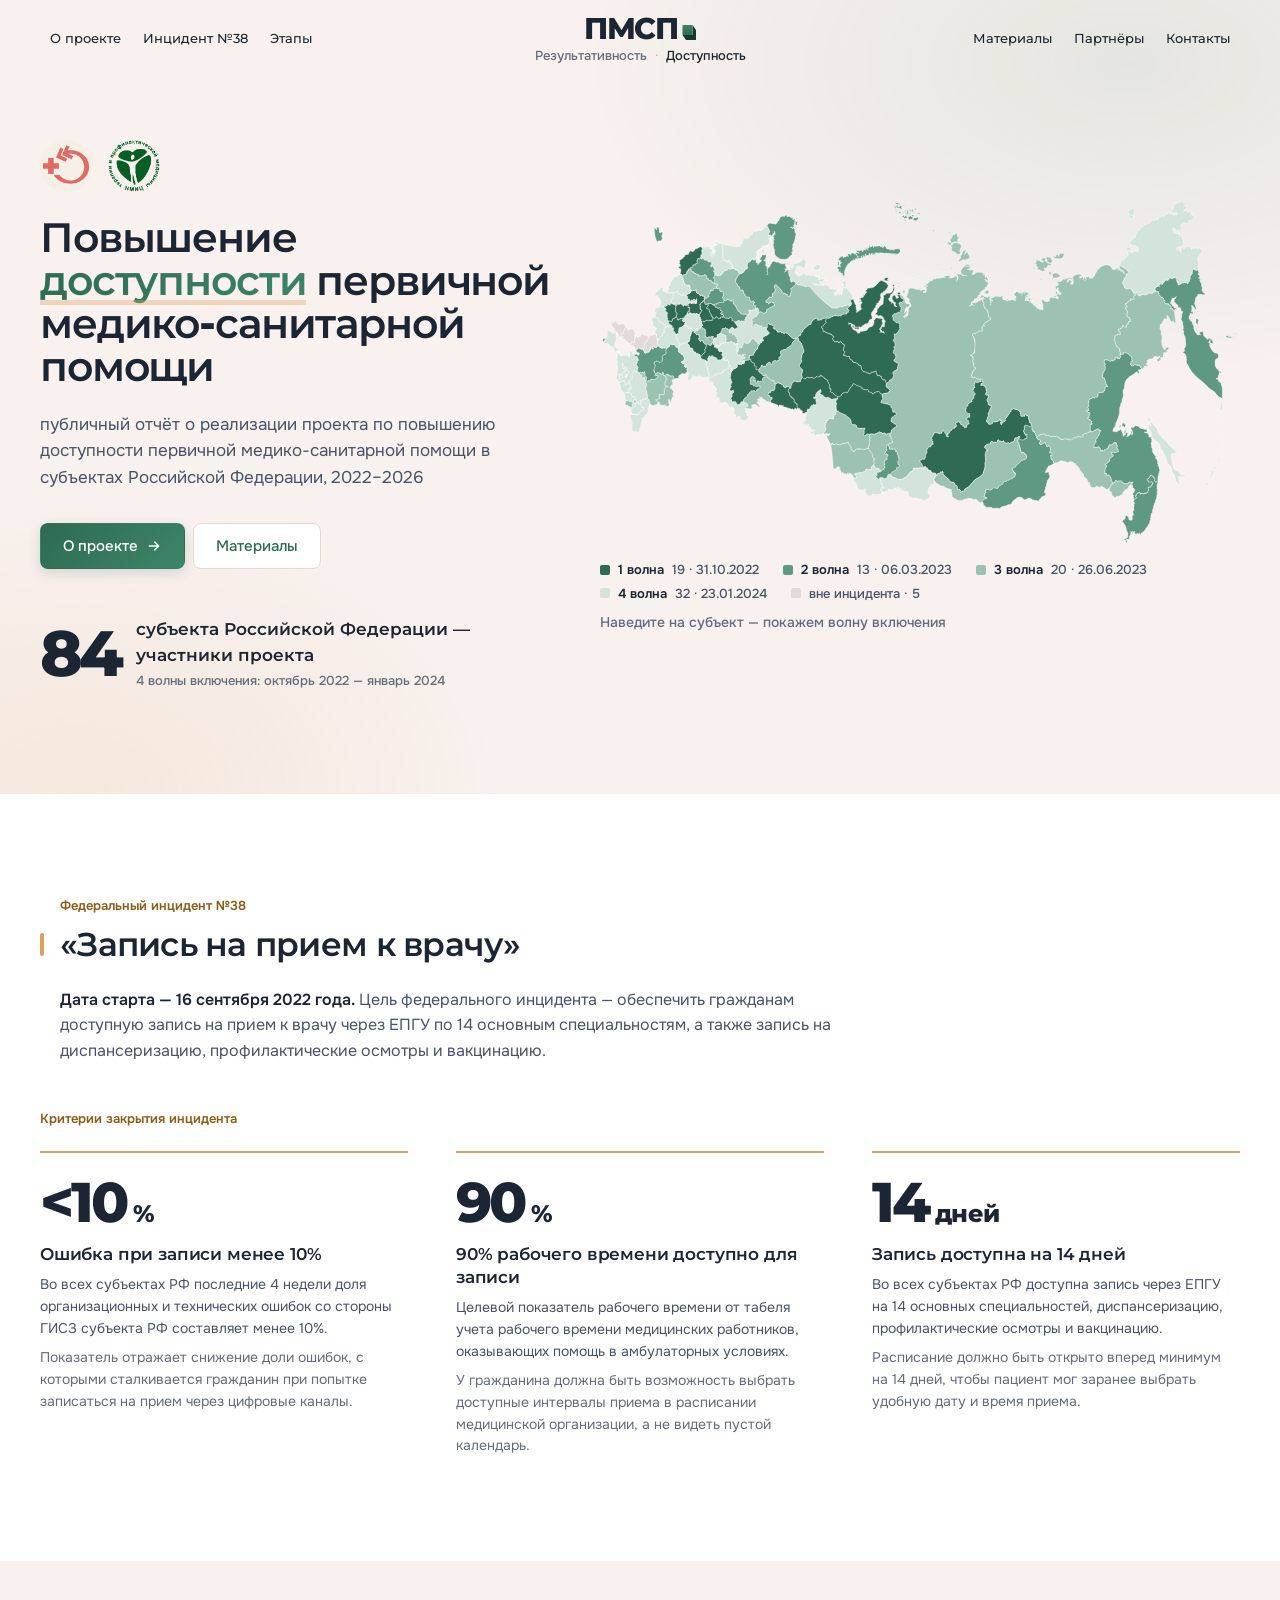
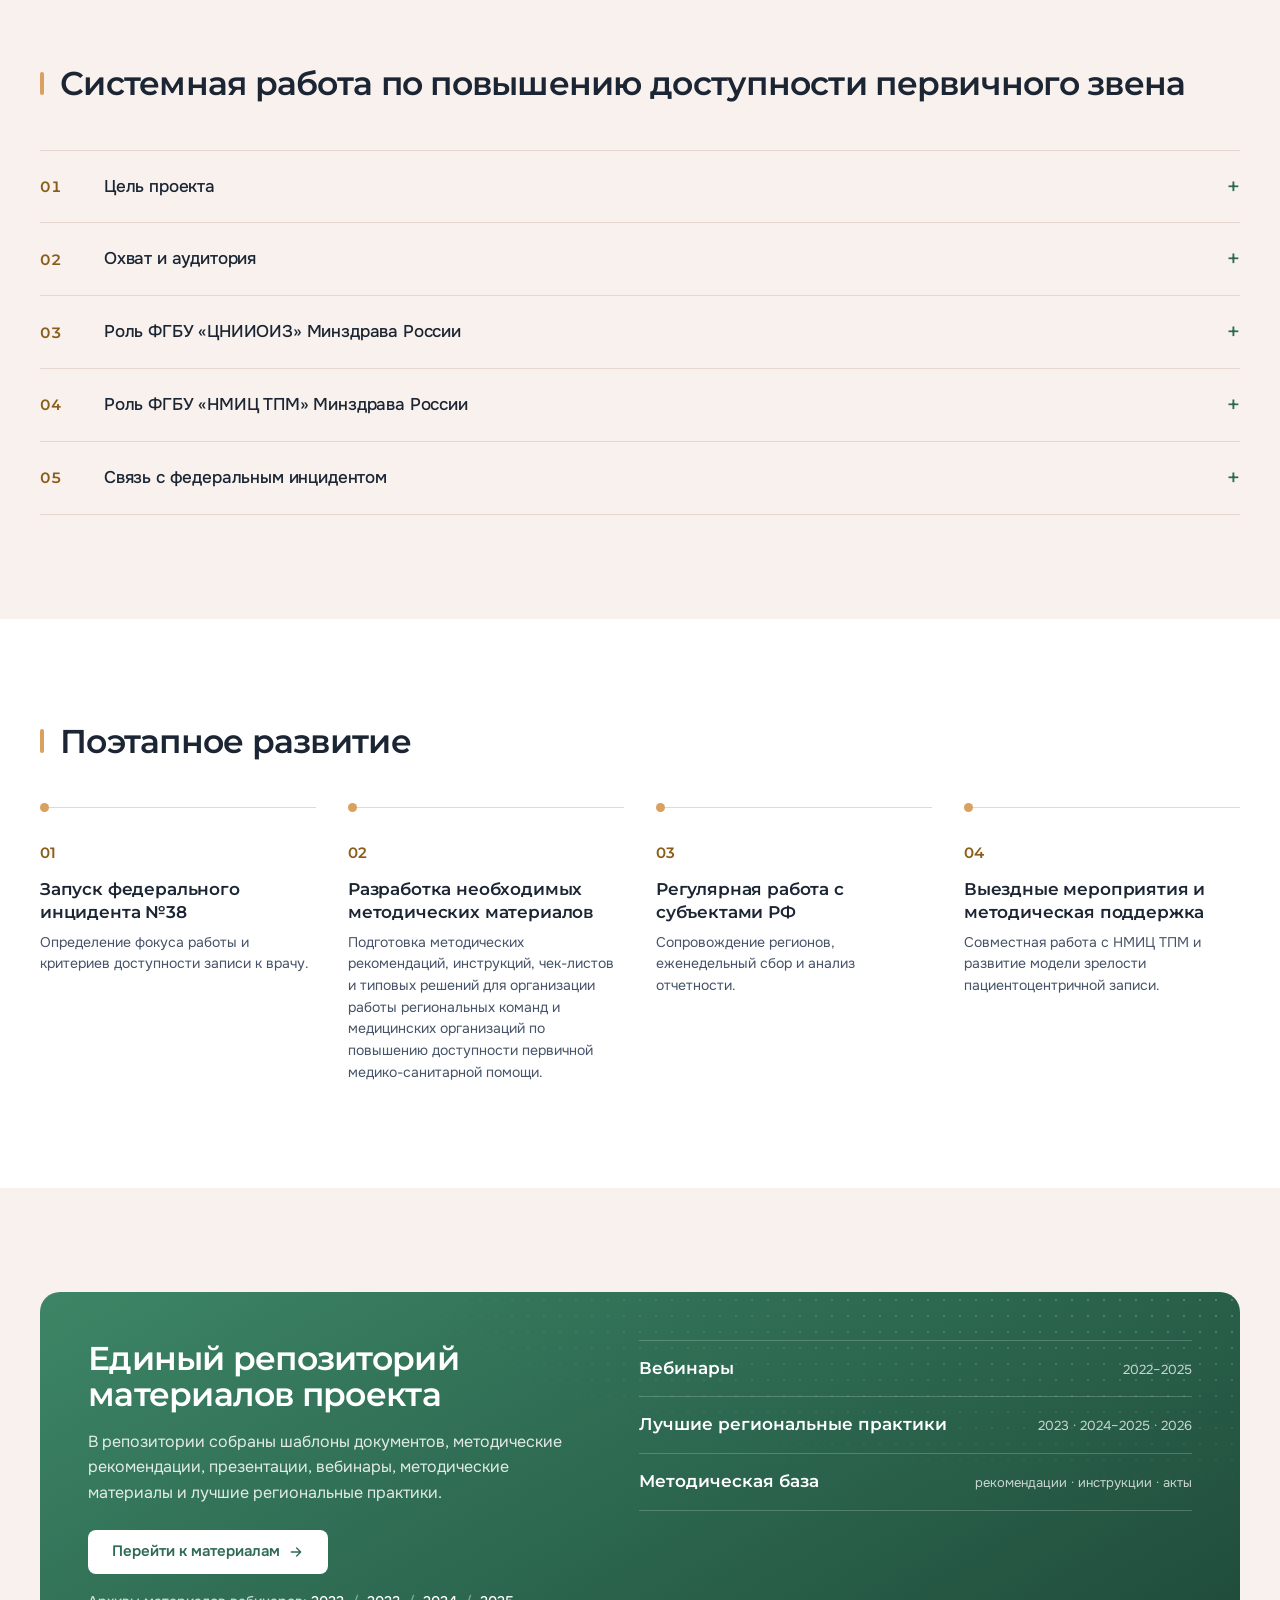
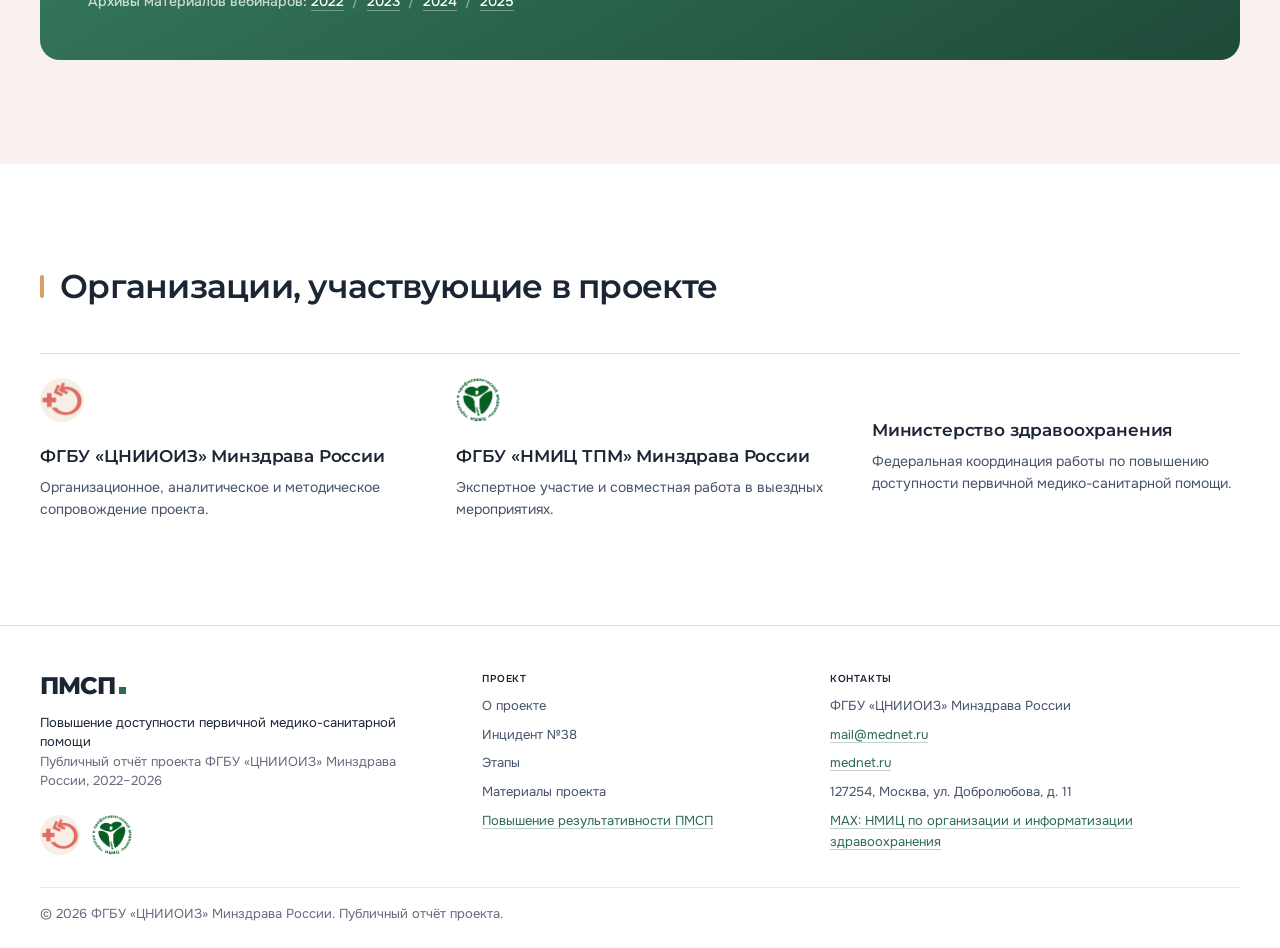
==== commit 98d3694c: "Redesign in the PMSP design system: symmetric header with shared ПМСП mark, map hero, compact sectio" ====
--- a/index.html
+++ b/index.html
@@ -1,3965 +1,127 @@
 <!doctype html>
 <html lang="ru">
 <head>
-  <meta charset="utf-8" />
-  <meta name="viewport" content="width=device-width, initial-scale=1" />
-  <title>Повышение доступности ПМСП — публичный отчет</title>
-  <meta name="description" content="Публичный отчет о реализации проекта по повышению доступности первичной медико-санитарной помощи в субъектах Российской Федерации." />
-  <style>
-@import url("https://fonts.googleapis.com/css2?family=Montserrat:wght@500;600;700;800;900&display=swap");
-
-:root {
-  --bg: #f7f4ef;
-  --bg-soft: #eef6ea;
-  --surface: #ffffff;
-  --surface-strong: #fbfaf7;
-  --text: #1f2b31;
-  --muted: #66706a;
-  --muted-strong: #3f4d52;
-  --blue: #6399b5;
-  --blue-dark: #324d5b;
-  --cyan: #8fb8ca;
-  --teal: #58754a;
-  --green: #98c185;
-  --green-dark: #63914a;
-  --red: #a55551;
-  --red-soft: #d6867f;
-  --beige: #a6998a;
-  --warm: #f5e1df;
-  --line: #dfd9cf;
-  --line-strong: #c8d8c2;
-  --shadow: 0 24px 70px rgba(50, 77, 91, .13);
-  --shadow-soft: 0 14px 34px rgba(50, 77, 91, .08);
-  --radius-xl: 34px;
-  --radius-lg: 24px;
-  --radius-md: 18px;
-  --container: 1180px;
-}
-
-* { box-sizing: border-box; }
-html { scroll-behavior: smooth; }
-body {
-  margin: 0;
-  font-family: "Montserrat", "Segoe UI", Roboto, Arial, sans-serif;
-  color: var(--text);
-  background:
-    radial-gradient(circle at 8% 4%, rgba(214,134,127,.16), transparent 28rem),
-    radial-gradient(circle at 88% 12%, rgba(152,193,133,.20), transparent 30rem),
-    radial-gradient(circle at 82% 78%, rgba(99,153,181,.13), transparent 26rem),
-    linear-gradient(180deg, #fbfaf7 0%, #fff 36%, var(--bg) 100%);
-  line-height: 1.6;
-  min-width: 320px;
-}
-body::before {
-  content: "";
-  position: fixed;
-  inset: 0;
-  pointer-events: none;
-  background:
-    radial-gradient(circle at 28px 28px, transparent 0 18px, rgba(31,43,49,.09) 18.5px 19.5px, transparent 20px),
-    linear-gradient(90deg, transparent 0 72px, rgba(31,43,49,.08) 72px 74px, transparent 74px 80px, rgba(31,43,49,.08) 80px 82px, transparent 82px),
-    linear-gradient(0deg, transparent 0 78px, rgba(31,43,49,.055) 78px 80px, transparent 80px 86px, rgba(31,43,49,.055) 86px 88px, transparent 88px);
-  background-size: 176px 176px, 176px 176px, 176px 176px;
-  opacity: .34;
-  mask-image: linear-gradient(180deg, #000 0%, rgba(0,0,0,.75) 42%, transparent 82%);
-}
-
-a { color: inherit; }
-a:focus-visible, button:focus-visible { outline: 3px solid rgba(152,193,133,.55); outline-offset: 4px; }
-
-.site-header {
-  position: sticky;
-  top: 0;
-  z-index: 20;
-  display: flex;
-  align-items: center;
-  justify-content: space-between;
-  gap: 24px;
-  padding: 14px clamp(18px, 4vw, 56px);
-  background: rgba(255,255,255,.92);
-  backdrop-filter: blur(20px);
-  border-bottom: 1px solid rgba(200,216,194,.82);
-}
-.brand {
-  position: relative;
-  display: inline-flex;
-  align-items: center;
-  gap: 12px;
-  min-width: max-content;
-  color: var(--blue-dark);
-  text-decoration: none;
-  font-weight: 850;
-  letter-spacing: -.02em;
-}
-.brand::before {
-  content: "38";
-  display: grid;
-  place-items: center;
-  width: 42px;
-  height: 42px;
-  border-radius: 50%;
-  color: #fff;
-  background: linear-gradient(135deg, var(--blue-dark), var(--blue) 58%, var(--green));
-  box-shadow: 0 12px 24px rgba(50,77,91,.20);
-  font-size: 15px;
-  font-weight: 900;
-}
-.top-nav { display: flex; align-items: center; justify-content: flex-end; gap: 6px; flex-wrap: wrap; }
-.top-nav a {
-  color: #37474f;
-  text-decoration: none;
-  font-size: 13px;
-  font-weight: 750;
-  padding: 9px 11px;
-  border-radius: 999px;
-  transition: .18s ease;
-}
-.top-nav a:hover { color: var(--blue-dark); background: #eef6ea; }
-
-main { overflow: hidden; }
-.hero {
-  position: relative;
-  padding: clamp(52px, 7vw, 92px) clamp(18px, 5vw, 72px) clamp(58px, 8vw, 102px);
-}
-.hero::after {
-  content: "";
-  position: absolute;
-  left: clamp(18px, 5vw, 72px);
-  right: clamp(18px, 5vw, 72px);
-  bottom: 0;
-  height: 1px;
-  background: linear-gradient(90deg, transparent, var(--line-strong), transparent);
-}
-.hero-grid {
-  position: relative;
-  z-index: 1;
-  width: min(100%, var(--container));
-  margin: 0 auto;
-  display: grid;
-  grid-template-columns: minmax(300px, .58fr) minmax(620px, 1.62fr);
-  gap: clamp(18px, 3vw, 38px);
-  align-items: center;
-}
-.hero.compact { padding-block: 58px; }
-.hero.compact .hero-content { width: min(100%, var(--container)); margin: 0 auto; }
-.hero-content { max-width: 640px; }
-.eyebrow {
-  display: inline-flex;
-  align-items: center;
-  gap: 8px;
-  color: var(--red);
-  font-weight: 850;
-  font-size: 12px;
-  text-transform: uppercase;
-  letter-spacing: .12em;
-  margin-bottom: 12px;
-}
-.eyebrow::before {
-  content: "";
-  width: 8px;
-  height: 8px;
-  border-radius: 50%;
-  background: currentColor;
-  box-shadow: 0 0 0 5px rgba(214,134,127,.18);
-}
-h1, h2, h3 { line-height: 1.12; margin: 0 0 16px; }
-h1 { font-size: clamp(38px, 6.2vw, 76px); letter-spacing: -.045em; max-width: 980px; font-weight: 900; }
-h2 { font-size: clamp(28px, 4.1vw, 48px); letter-spacing: -.03em; font-weight: 900; }
-h3 { font-size: clamp(18px, 2vw, 22px); letter-spacing: -.012em; font-weight: 850; }
-p { margin-top: 0; }
-.lead { font-size: clamp(19px, 2.2vw, 27px); color: var(--muted-strong); margin-bottom: 18px; line-height: 1.35; }
-.hero p, .section-heading p { font-size: 18px; color: #40536c; }
-.hero-actions, .card-actions { display: flex; gap: 12px; flex-wrap: wrap; margin-top: 30px; }
-.button, .card-actions a {
-  display: inline-flex;
-  align-items: center;
-  justify-content: center;
-  min-height: 46px;
-  padding: 12px 19px;
-  border-radius: 999px;
-  text-decoration: none;
-  font-weight: 850;
-  border: 1px solid transparent;
-  transition: transform .18s ease, box-shadow .18s ease, background .18s ease;
-}
-.button:hover, .card-actions a:hover { transform: translateY(-1px); }
-.button.primary, .card-actions a:first-child { background: linear-gradient(135deg, var(--blue-dark), var(--blue) 54%, var(--green)); color: #fff; box-shadow: 0 16px 34px rgba(50,77,91,.24); }
-.button.secondary, .card-actions a:last-child { background: rgba(255,255,255,.88); color: var(--blue-dark); border-color: var(--line-strong); box-shadow: var(--shadow-soft); }
-.button:nth-child(3) { background: #f5e1df; color: #6f3b38; border-color: rgba(165,85,81,.22); }
-
-.dashboard-card {
-  position: relative;
-  overflow: hidden;
-  display: grid;
-  gap: 22px;
-  padding: clamp(24px, 4vw, 34px);
-  border-radius: var(--radius-xl);
-  background:
-    linear-gradient(180deg, rgba(255,255,255,.94), rgba(251,250,247,.88)),
-    radial-gradient(circle at 80% 0%, rgba(152,193,133,.30), transparent 18rem);
-  border: 1px solid rgba(255,255,255,.86);
-  box-shadow: var(--shadow);
-}
-.hero-decoration {
-  position: absolute;
-  inset: auto -52px -62px auto;
-  width: 220px;
-  height: 220px;
-  border-radius: 50%;
-  background: conic-gradient(from 180deg, rgba(165,85,81,.18), rgba(99,153,181,.30), rgba(152,193,133,.28), rgba(165,85,81,.18));
-  filter: blur(.2px);
-}
-.hero-decoration::before {
-  content: "";
-  position: absolute;
-  inset: 42px;
-  border-radius: inherit;
-  background: #fff;
-}
-.dashboard-header, .dashboard-metrics { position: relative; z-index: 1; }
-.dashboard-title { font-size: clamp(26px, 3vw, 34px); }
-.dashboard-metrics { display: grid; gap: 13px; }
-.dashboard-metric {
-  padding: 18px;
-  border-radius: 22px;
-  background: rgba(255,255,255,.78);
-  border: 1px solid var(--line);
-  box-shadow: 0 10px 24px rgba(12,58,95,.06);
-}
-.dashboard-metric strong { display: block; color: var(--blue-dark); font-size: clamp(24px, 3.1vw, 36px); line-height: 1; letter-spacing: -.03em; }
-.dashboard-metric span { display: block; color: var(--muted); margin-top: 8px; }
-
-.section { padding: clamp(54px, 7vw, 84px) clamp(18px, 5vw, 72px); }
-.section > .section-heading, .section > .cards, .section > .metrics, .section > .timeline, .section > .result-list, .section > .roadmap-panel, .section > .contact-list, .section > .contact-note, .about-grid, .materials-content, .repo-nav { width: min(100%, var(--container)); margin-left: auto; margin-right: auto; }
-.section-heading { margin-bottom: 32px; }
-.section-heading h2 { max-width: 900px; }
-.about-grid {
-  display: grid;
-  grid-template-columns: repeat(2, minmax(0, 1fr));
-  gap: 18px;
-}
-.about-card, .card, .metric, .timeline-card, .result-card, .material-category-card, .roadmap-panel, .contact-panel .contact-list {
-  background: rgba(255,255,255,.88);
-  border: 1px solid var(--line);
-  box-shadow: var(--shadow-soft);
-}
-.about-card {
-  position: relative;
-  padding: 25px;
-  border-radius: var(--radius-lg);
-  overflow: hidden;
-}
-.about-card::before {
-  content: "";
-  position: absolute;
-  top: 0;
-  left: 0;
-  width: 5px;
-  height: 100%;
-  background: linear-gradient(180deg, var(--red-soft), var(--blue), var(--green));
-}
-.about-card p { color: var(--muted-strong); margin-bottom: 0; }
-
-.accent-panel, .tinted { background: linear-gradient(135deg, rgba(245,225,223,.52), rgba(238,246,234,.86) 48%, rgba(216,230,237,.54)); border-block: 1px solid var(--line); }
-.incident-panel { position: relative; }
-.incident-panel::before {
-  content: "";
-  position: absolute;
-  inset: 34px clamp(18px, 5vw, 72px) auto auto;
-  width: 180px;
-  height: 180px;
-  border-radius: 42px;
-  background: linear-gradient(135deg, rgba(165,85,81,.10), rgba(152,193,133,.16));
-  transform: rotate(8deg);
-}
-.incident-start { display: inline-flex; flex-wrap: wrap; gap: 8px; padding: 10px 14px; border-radius: 999px; background: #fff; border: 1px solid var(--line); box-shadow: var(--shadow-soft); }
-.label { color: var(--muted); font-weight: 800; }
-.incident-goal { max-width: 880px; }
-.accent-number { color: var(--blue-dark); font-weight: 900; white-space: nowrap; }
-.cards { display: grid; gap: 20px; }
-.cards.two { grid-template-columns: repeat(2, minmax(0, 1fr)); }
-.cards.three { grid-template-columns: repeat(3, minmax(0, 1fr)); }
-.cards.four { grid-template-columns: repeat(4, minmax(0, 1fr)); }
-.card {
-  position: relative;
-  border-radius: var(--radius-lg);
-  padding: 25px;
-}
-.card p { color: var(--muted); margin-bottom: 0; }
-.criterion-card { display: grid; grid-template-columns: auto 1fr; gap: 14px; padding-top: 24px; }
-.card.check::before { content: none; }
-.criterion-marker, .result-check {
-  display: grid;
-  place-items: center;
-  width: 32px;
-  height: 32px;
-  border-radius: 50%;
-  color: #fff;
-  background: linear-gradient(135deg, var(--green-dark), var(--green));
-  font-weight: 950;
-  box-shadow: 0 8px 18px rgba(99,145,74,.22);
-  flex: 0 0 auto;
-}
-
-.activity-card { min-height: 220px; overflow: hidden; }
-.activity-number {
-  display: inline-flex;
-  color: rgba(165,85,81,.24);
-  font-size: 46px;
-  line-height: 1;
-  font-weight: 950;
-  letter-spacing: -.06em;
-  margin-bottom: 20px;
-}
-.activity-marker, .partner-icon, .category-marker {
-  position: absolute;
-  top: 24px;
-  right: 24px;
-  width: 42px;
-  height: 42px;
-  border-radius: 50%;
-  background: linear-gradient(135deg, rgba(214,134,127,.16), rgba(152,193,133,.22));
-}
-.activity-marker::after, .partner-icon::after, .category-marker::after {
-  content: "";
-  position: absolute;
-  inset: 12px;
-  border-radius: 50%;
-  background: linear-gradient(135deg, var(--blue), var(--green));
-}
-.featured-card {
-  color: #fff;
-  background: linear-gradient(135deg, var(--blue-dark), var(--blue) 56%, var(--green-dark));
-  border-color: transparent;
-}
-.featured-card p, .featured-card .activity-number { color: rgba(255,255,255,.82); }
-.featured-card .activity-marker { background: rgba(255,255,255,.18); }
-.featured-card .activity-marker::after { background: #fff; }
-
-.metrics { display: grid; grid-template-columns: repeat(4, minmax(0, 1fr)); gap: 18px; }
-.metric {
-  border-radius: 24px;
-  padding: 24px;
-}
-.metric strong { display: block; color: var(--blue-dark); font-size: clamp(30px, 4vw, 48px); line-height: .98; letter-spacing: -.05em; }
-.metric span { display: block; color: var(--muted); margin-top: 12px; font-weight: 650; }
-.metric-date strong { color: var(--red); }
-.metric-percent strong { color: var(--green-dark); }
-
-.timeline { position: relative; display: grid; gap: 18px; max-width: 980px; }
-.timeline-line {
-  position: absolute;
-  left: 20px;
-  top: 22px;
-  bottom: 22px;
-  width: 2px;
-  background: linear-gradient(180deg, var(--red-soft), var(--blue), var(--green));
-  border-radius: 999px;
-}
-.timeline-item {
-  position: relative;
-  display: grid;
-  grid-template-columns: 42px 1fr;
-  gap: 16px;
-  align-items: start;
-}
-.timeline-dot {
-  position: relative;
-  z-index: 1;
-  width: 42px;
-  height: 42px;
-  border-radius: 50%;
-  background: #fff;
-  border: 10px solid var(--green);
-  box-shadow: 0 0 0 6px rgba(152,193,133,.18);
-}
-.timeline-card {
-  border-radius: var(--radius-lg);
-  padding: 24px;
-}
-.timeline-card p { color: var(--muted); margin-bottom: 0; }
-
-.materials-cta {
-  display: grid;
-  grid-template-columns: minmax(0, 1fr) auto;
-  align-items: center;
-  gap: 28px;
-  color: #fff;
-  background:
-    radial-gradient(circle at 85% 20%, rgba(152,193,133,.34), transparent 22rem),
-    linear-gradient(135deg, #263f4b, #4a7388 52%, #63914a);
-}
-.materials-cta .eyebrow { color: #f5e1df; }
-.materials-cta p { color: rgba(255,255,255,.82); max-width: 900px; }
-.materials-categories { display: grid; grid-template-columns: repeat(3, minmax(0, 1fr)); gap: 14px; margin-top: 24px; }
-.material-category-card {
-  position: relative;
-  min-height: 126px;
-  padding: 22px;
-  border-radius: 24px;
-  color: var(--text);
-}
-.material-category-card h3 { padding-right: 46px; margin-bottom: 0; }
-
-.result-list { display: grid; grid-template-columns: repeat(2, minmax(0, 1fr)); gap: 16px; padding-left: 0; }
-.result-card {
-  display: flex;
-  gap: 14px;
-  align-items: flex-start;
-  padding: 19px;
-  border-radius: 22px;
-}
-.result-card p { margin-bottom: 0; color: var(--muted-strong); }
-
-.partner-card { min-height: 190px; padding-top: 72px; }
-.key-organization {
-  border-color: rgba(17,87,184,.25);
-  background: linear-gradient(180deg, #fff, #eef7ff);
-}
-.key-organization .partner-icon { background: linear-gradient(135deg, rgba(17,87,184,.20), rgba(16,168,198,.18)); }
-.neutral-partner { background: #fbfcfd; }
-.chips, .roadmap-chips { display: flex; gap: 12px; flex-wrap: wrap; }
-.chips span, .tag {
-  display: inline-flex;
-  align-items: center;
-  min-height: 34px;
-  padding: 8px 13px;
-  border-radius: 999px;
-  background: #eef6ea;
-  color: #4f773d;
-  font-weight: 850;
-  font-size: 13px;
-}
-.roadmap-panel { padding: clamp(24px, 4vw, 34px); border-radius: var(--radius-xl); }
-.plans-intro { color: var(--muted-strong); font-weight: 700; }
-.contact-panel { background: linear-gradient(180deg, #fff, #f2f8fb); }
-.contact-list {
-  display: grid;
-  gap: 10px;
-  padding: 24px;
-  border-radius: var(--radius-xl);
-}
-.contact-item { display: grid; grid-template-columns: 170px 1fr; gap: 16px; margin: 0; padding: 13px 0; border-bottom: 1px solid var(--line); }
-.contact-item:last-child { border-bottom: 0; }
-.contact-note { color: var(--blue-dark); font-weight: 850; margin-top: 18px; }
-.placeholder { color: #7b8797; font-style: italic; }
-
-.repo-nav { display: flex; gap: 12px; flex-wrap: wrap; padding-top: 24px; padding-bottom: 24px; }
-.repo-nav a { padding: 12px 16px; border: 1px solid var(--line); border-radius: 999px; background: #fff; text-decoration: none; color: var(--blue-dark); font-weight: 850; box-shadow: var(--shadow-soft); }
-.material dl { display: grid; grid-template-columns: auto 1fr; gap: 4px 10px; color: #40516a; }
-.material dt { font-weight: 850; }
-.material dd { margin: 0; }
-
-.site-footer {
-  display: flex;
-  align-items: center;
-  justify-content: space-between;
-  gap: 18px;
-  padding: 28px clamp(18px, 5vw, 72px);
-  color: #637083;
-  border-top: 1px solid var(--line);
-  background: #fff;
-}
-.site-footer p { margin: 0; }
-.footer-nav { display: flex; gap: 14px; flex-wrap: wrap; }
-.footer-nav a { color: var(--blue-dark); font-weight: 800; text-decoration: none; }
-.footer-nav a:hover { text-decoration: underline; }
-
-@media (max-width: 1120px) {
-  .site-header { align-items: flex-start; flex-direction: column; }
-  .top-nav { justify-content: flex-start; }
-  .hero-grid { grid-template-columns: 1fr; }
-  .dashboard-card { max-width: 720px; }
-  .cards.three, .cards.four, .metrics { grid-template-columns: repeat(2, minmax(0, 1fr)); }
-  .materials-cta { grid-template-columns: 1fr; }
-}
-@media (max-width: 768px) {
-  body { background-size: auto; }
-  .site-header { position: static; gap: 12px; padding-block: 12px; }
-  .brand { font-size: 15px; }
-  .brand::before { width: 36px; height: 36px; border-radius: 12px; }
-  .top-nav { gap: 5px; }
-  .top-nav a { font-size: 12px; padding: 8px 9px; background: #f4f8fb; }
-  .hero { padding-top: 42px; }
-  h1 { font-size: clamp(34px, 11vw, 48px); }
-  h2 { font-size: clamp(27px, 8vw, 36px); }
-  .hero-actions, .card-actions { flex-direction: column; }
-  .button, .card-actions a { width: 100%; }
-  .about-grid, .cards.two, .cards.three, .cards.four, .metrics, .result-list, .materials-categories { grid-template-columns: 1fr; }
-  .dashboard-metric strong, .metric strong { font-size: 32px; }
-  .criterion-card { grid-template-columns: 1fr; }
-  .timeline { gap: 14px; }
-  .timeline-line { left: 15px; }
-  .timeline-item { grid-template-columns: 32px 1fr; gap: 12px; }
-  .timeline-dot { width: 32px; height: 32px; border-width: 8px; }
-  .contact-item { grid-template-columns: 1fr; gap: 3px; }
-  .site-footer { align-items: flex-start; flex-direction: column; }
-}
-@media (max-width: 420px) {
-  .section, .hero { padding-left: 14px; padding-right: 14px; }
-  .card, .about-card, .timeline-card, .metric, .contact-list { padding: 20px; }
-  .activity-number { font-size: 40px; }
-}
-
-
-/* Точечные правки меню и hero */
-.site-header { align-items: center; }
-.brand { white-space: normal; line-height: 1.12; min-width: 0; flex-shrink: 0; }
-.brand::before { flex: 0 0 auto; }
-.brand .brand-title { display: block; font-size: 16px; letter-spacing: -.015em; }
-.brand .brand-subtitle { display: block; color: var(--muted); font-size: 12px; font-weight: 750; letter-spacing: .01em; margin-top: 2px; }
-.hero-modern { isolation: isolate; }
-.hero-modern::before {
-  content: "";
-  position: absolute;
-  z-index: 0;
-  inset: clamp(18px, 3vw, 34px) clamp(14px, 4vw, 58px) auto;
-  height: min(62%, 520px);
-  border-radius: clamp(28px, 4vw, 54px);
-  background:
-    radial-gradient(circle at 12% 18%, rgba(152,193,133,.26), transparent 30%),
-    radial-gradient(circle at 78% 12%, rgba(117,166,184,.18), transparent 34%),
-    linear-gradient(135deg, rgba(255,255,255,.58), rgba(240,247,237,.30));
-  border: 1px solid rgba(255,255,255,.54);
-  box-shadow: inset 0 1px 0 rgba(255,255,255,.75);
-  pointer-events: none;
-}
-.hero-logos {
-  position: relative;
-  z-index: 1;
-  display: flex;
-  flex-wrap: wrap;
-  align-items: center;
-  gap: 10px;
-  width: fit-content;
-  max-width: 100%;
-  margin: 0 0 12px;
-  padding: 7px;
-  border-radius: 999px;
-  background: rgba(255,255,255,.34);
-  border: 1px solid rgba(255,255,255,.56);
-  box-shadow: 0 16px 36px rgba(50,77,91,.08);
-  backdrop-filter: blur(18px);
-}
-.hero-logo {
-  display: inline-flex;
-  align-items: center;
-  justify-content: center;
-  min-height: 52px;
-  width: auto;
-  min-width: 126px;
-  max-width: 190px;
-  padding: 9px 16px;
-  border-radius: 999px;
-  background: rgba(255,255,255,.48);
-  border: 1px solid rgba(255,255,255,.62);
-  box-shadow: 0 8px 18px rgba(50,77,91,.055);
-  transition: transform .18s ease, background .18s ease, box-shadow .18s ease;
-}
-.hero-logo:hover { transform: translateY(-1px); background: rgba(255,255,255,.64); box-shadow: 0 10px 22px rgba(50,77,91,.08); }
-.hero-logo img { display: block; max-width: 100%; max-height: 36px; object-fit: contain; }
-.hero-logo.mednet-logo { min-width: 74px; padding-inline: 14px; }
-.hero-logo.mednet-logo img { max-width: 42px; max-height: 42px; }
-.project-report-note { display: none; }
-.hero-content > p:not(.lead) { max-width: 640px; }
-.hero-modern .hero-grid { width: min(100%, 1540px); align-items: center; }
-.hero-modern h1 {
-  max-width: 660px;
-  margin: 0;
-  font-size: clamp(30px, 3.35vw, 48px);
-  line-height: 1.08;
-  letter-spacing: -.035em;
-}
-.hero-modern .hero-actions { margin-top: 18px; gap: 10px; }
-.hero-modern .hero-actions .button {
-  min-height: 42px;
-  padding: 10px 15px;
-  border-radius: 999px;
-  font-size: 13px;
-  color: var(--blue-dark);
-  background: linear-gradient(135deg, rgba(255,255,255,.72), rgba(238,246,234,.58));
-  border-color: rgba(99,153,181,.22);
-  box-shadow: 0 10px 22px rgba(50,77,91,.075);
-}
-.hero-modern .hero-actions .button.primary {
-  color: #fff;
-  background: linear-gradient(135deg, var(--blue-dark), var(--blue) 72%, var(--green));
-  box-shadow: 0 12px 26px rgba(50,77,91,.16);
-}
-.hero-modern .hero-actions .button.secondary:nth-child(2) {
-  background: linear-gradient(135deg, rgba(143,184,202,.20), rgba(255,255,255,.62));
-}
-.hero-modern .hero-actions .button.secondary:nth-child(3) {
-  background: linear-gradient(135deg, rgba(152,193,133,.20), rgba(255,255,255,.62));
-}
-.project-map-card { width: 100%; }
-.project-map-card { position: relative; overflow: hidden; padding: clamp(10px, 1.15vw, 16px); }
-.project-map-card .hero-decoration { inset: auto -70px -80px auto; opacity: .42; }
-.map-stat { position: relative; z-index: 1; display: flex; align-items: baseline; justify-content: center; gap: 8px; margin-bottom: 4px; text-align: center; white-space: nowrap; }
-.map-stat strong { display: inline; color: var(--blue-dark); font-size: clamp(24px, 2.35vw, 34px); line-height: 1; letter-spacing: -.045em; }
-.map-stat span { display: inline; color: var(--muted-strong); font-size: clamp(13px, 1.15vw, 16px); line-height: 1.1; font-weight: 900; }
-.map-shell { position: relative; z-index: 1; overflow: visible; padding: 0; }
-.russia-map { width: 100%; max-width: none; height: auto; display: block; margin: 0 auto; filter: drop-shadow(0 18px 28px rgba(10,59,110,.12)); }
-.real-russia-map { background: radial-gradient(circle at 43% 52%, rgba(255,255,255,.46), rgba(255,255,255,.08) 62%, transparent 76%); }
-.rf-map-outline { fill: none; stroke: rgba(50,77,91,.22); stroke-width: 12; stroke-linejoin: round; opacity: .42; pointer-events: none; }
-.rf-region, .rf-region path, .rf-region-shape { fill: #dbeee9 !important; stroke: rgba(255,255,255,.96) !important; stroke-width: 2.1 !important; vector-effect: non-scaling-stroke; cursor: pointer; outline: none; transition: fill .18s ease, stroke .18s ease, filter .18s ease, opacity .18s ease; }
-.rf-region[data-wave="1"], .rf-region[data-wave="1"] path, .rf-region-shape[data-wave="1"] { fill: #cfe6d7 !important; }
-.rf-region[data-wave="2"], .rf-region[data-wave="2"] path, .rf-region-shape[data-wave="2"] { fill: #e4dfad !important; }
-.rf-region[data-wave="3"], .rf-region[data-wave="3"] path, .rf-region-shape[data-wave="3"] { fill: #efc7a3 !important; }
-.rf-region[data-wave="4"], .rf-region[data-wave="4"] path, .rf-region-shape[data-wave="4"] { fill: #e9aaa4 !important; }
-.rf-region[data-wave="out"], .rf-region[data-wave="out"] path, .rf-region-shape[data-wave="out"] { fill: #d7e6ee !important; }
-.rf-region.is-muted, .rf-region.is-muted path { opacity: .30; }
-.rf-region.is-wave, .rf-region.is-wave path { stroke: #fff !important; filter: drop-shadow(0 5px 10px rgba(50,77,91,.16)); opacity: .96; }
-.rf-region.is-active, .rf-region.is-active path { stroke: #fff !important; filter: drop-shadow(0 8px 14px rgba(50,77,91,.25)); opacity: 1; }
-.rf-region[data-wave="1"].is-wave, .rf-region[data-wave="1"].is-wave path { fill: #b8dcc4 !important; }
-.rf-region[data-wave="2"].is-wave, .rf-region[data-wave="2"].is-wave path { fill: #dcd38b !important; }
-.rf-region[data-wave="3"].is-wave, .rf-region[data-wave="3"].is-wave path { fill: #ebb47d !important; }
-.rf-region[data-wave="4"].is-wave, .rf-region[data-wave="4"].is-wave path { fill: #e58f88 !important; }
-.rf-region[data-wave="out"].is-wave, .rf-region[data-wave="out"].is-wave path { fill: #bfdbe8 !important; }
-.rf-region[data-wave="1"].is-active, .rf-region[data-wave="1"].is-active path { fill: #8fc9a4 !important; }
-.rf-region[data-wave="2"].is-active, .rf-region[data-wave="2"].is-active path { fill: #cfc467 !important; }
-.rf-region[data-wave="3"].is-active, .rf-region[data-wave="3"].is-active path { fill: #e69c5e !important; }
-.rf-region[data-wave="4"].is-active, .rf-region[data-wave="4"].is-active path { fill: #dc766f !important; }
-.rf-region[data-wave="out"].is-active, .rf-region[data-wave="out"].is-active path { fill: #9fcadf !important; }
-#rf-labels text { pointer-events: none; fill: #274a58; font-size: 22px; font-weight: 900; letter-spacing: -.04em; text-anchor: middle; dominant-baseline: central; paint-order: stroke; stroke: rgba(255,255,255,.88); stroke-width: 4px; }
-#rf-labels text.is-small { font-size: 16px; }
-#rf-labels text.is-tiny { font-size: 12px; }
-#rf-labels text.is-hidden-label { display: none; }
-.map-legend { position: relative; z-index: 1; display: flex; flex-wrap: wrap; gap: 7px; margin-top: 10px; }
-.map-legend-item { display: inline-flex; align-items: center; gap: 6px; padding: 6px 8px; border-radius: 999px; background: rgba(255,255,255,.48); border: 1px solid rgba(200,216,194,.56); color: var(--muted-strong); font-size: 11px; font-weight: 800; transition: .18s ease; }
-.map-legend-item::before { content: ""; width: 8px; height: 8px; border-radius: 50%; background: #a8d7cb; box-shadow: 0 0 0 4px rgba(168,215,203,.18); }
-.map-legend-item[data-wave="1"]::before { background: #cfe6d7; }
-.map-legend-item[data-wave="2"]::before { background: #e4dfad; }
-.map-legend-item[data-wave="3"]::before { background: #efc7a3; }
-.map-legend-item[data-wave="4"]::before { background: #e9aaa4; }
-.map-legend-item[data-wave="out"]::before { background: #d7e6ee; }
-.map-legend-item.is-active { color: var(--blue-dark); background: rgba(255,255,255,.74); border-color: rgba(99,145,74,.35); box-shadow: 0 8px 20px rgba(50,77,91,.08); }
-.map-tooltip { position: relative; z-index: 2; margin-top: 12px; padding: 12px 14px; border-radius: 18px; background: #324d5b; color: #fff; box-shadow: 0 14px 30px rgba(50,77,91,.20); font-size: 13px; line-height: 1.35; }
-.map-tooltip b { display: block; font-size: 15px; margin-bottom: 2px; }
-@media (max-width: 1120px) { .hero-grid { grid-template-columns: 1fr; } .hero-content { max-width: 860px; } .project-map-card { max-width: 1060px; width: 100%; justify-self: center; } .hero-modern h1 { max-width: 820px; } }
-@media (max-width: 768px) { .hero-grid { grid-template-columns: 1fr; } .site-header { align-items: flex-start; gap: 12px; } .top-nav { width: 100%; justify-content: flex-start; } .hero-logos { width: 100%; border-radius: 26px; } .hero-logo { flex: 1 1 130px; min-height: 54px; max-width: none; } .hero-modern h1 { font-size: clamp(28px, 8vw, 38px); } .hero-modern .hero-actions .button { width: auto; flex: 1 1 190px; } .map-stat strong { font-size: clamp(22px, 7vw, 30px); } .map-stat span { font-size: clamp(12px, 3.6vw, 15px); } #rf-labels text { font-size: 18px; } #rf-labels text.is-small { font-size: 13px; } #rf-labels text.is-tiny { font-size: 10px; } }
-@media (max-width: 420px) { .site-header { flex-direction: column; } .brand .brand-subtitle { font-size: 11px; } .hero-logos { display: grid; grid-template-columns: 1fr 1fr; padding: 7px; gap: 8px; } .hero-logo { min-width: 0; padding-inline: 10px; } .project-map-card { padding: 10px; } .map-stat { gap: 5px; } .map-tooltip { font-size: 12px; } .map-legend-item { font-size: 10px; } }
-
-/* Hero as single report cover */
-.hero-modern .hero-cover {
-  position: relative;
-  z-index: 1;
-  width: min(100%, 1540px);
-  margin: 0 auto;
-  display: flex;
-  flex-direction: column;
-  align-items: stretch;
-  gap: clamp(14px, 2vw, 24px);
-}
-.hero-modern .hero-top {
-  display: flex;
-  align-items: center;
-  justify-content: center;
-  gap: clamp(16px, 2.4vw, 34px);
-  width: min(100%, 1260px);
-  margin: 0 auto;
-  padding: clamp(6px, 1vw, 10px) 0 0;
-}
-.hero-modern .hero-top .hero-logos {
-  flex: 0 0 auto;
-  margin: 0;
-}
-.hero-modern .hero-top h1 {
-  flex: 0 1 760px;
-  max-width: 760px;
-  margin: 0;
-  font-size: clamp(30px, 3.2vw, 48px);
-  line-height: 1.08;
-  letter-spacing: -.035em;
-}
-.hero-modern .hero-cover .project-map-card {
-  width: min(100%, 1380px);
-  max-width: 1380px;
-  margin: 0 auto;
-  padding: clamp(8px, 1vw, 14px);
-}
-.hero-modern .hero-cover .map-stat {
-  margin-bottom: 2px;
-}
-.hero-modern .hero-cover .map-shell {
-  padding: 0;
-}
-.hero-modern .hero-cover .russia-map {
-  width: 100%;
-  height: auto;
-  margin: 0 auto;
-}
-.hero-modern .hero-cover .hero-actions {
-  justify-content: center;
-  align-items: center;
-  margin: 0 auto;
-  width: min(100%, 960px);
-}
-@media (max-width: 900px) {
-  .hero-modern .hero-top {
-    flex-direction: column;
-    align-items: center;
-    text-align: center;
-    gap: 12px;
-  }
-  .hero-modern .hero-top .hero-logos {
-    justify-content: center;
-  }
-  .hero-modern .hero-top h1 {
-    max-width: 820px;
-  }
-}
-@media (max-width: 520px) {
-  .hero-modern .hero-cover { gap: 12px; }
-  .hero-modern .hero-top .hero-logos {
-    width: 100%;
-    display: grid;
-    grid-template-columns: 1fr 1fr;
-  }
-  .hero-modern .hero-cover .hero-actions .button {
-    flex: 1 1 100%;
-  }
-}
-
-
-/* Compact first-screen hero */
-.hero.hero-modern {
-  padding: clamp(18px, 2.4vw, 34px) clamp(14px, 4vw, 56px) clamp(18px, 2.8vw, 38px);
-}
-.hero-modern::before {
-  inset: clamp(8px, 1.4vw, 20px) clamp(10px, 3vw, 46px) auto;
-  height: min(48%, 360px);
-}
-.hero-modern .hero-cover {
-  width: min(100%, 1540px);
-  gap: clamp(8px, 1.15vw, 14px);
-}
-.hero-modern .hero-top {
-  width: min(100%, 1380px);
-  justify-content: space-between;
-  align-items: center;
-  gap: clamp(14px, 2vw, 28px);
-  padding: 0;
-  text-align: left;
-}
-.hero-modern .hero-top .hero-logos {
-  flex: 0 0 auto;
-  margin: 0;
-  padding: 5px;
-  gap: 7px;
-  box-shadow: 0 8px 18px rgba(50,77,91,.055);
-}
-.hero-modern .hero-top .hero-logo {
-  min-height: 42px;
-  min-width: 104px;
-  max-width: 168px;
-  padding: 7px 12px;
-}
-.hero-modern .hero-top .hero-logo img { max-height: 28px; }
-.hero-modern .hero-top .hero-logo.mednet-logo { min-width: 58px; padding-inline: 10px; }
-.hero-modern .hero-top .hero-logo.mednet-logo img { max-width: 32px; max-height: 32px; }
-.hero-modern .hero-top h1 {
-  flex: 1 1 auto;
-  max-width: 720px;
-  font-size: clamp(20px, 2.05vw, 31px);
-  line-height: 1.08;
-  letter-spacing: -.025em;
-  text-align: left;
-}
-.hero-modern .hero-cover .project-map-card {
-  width: min(100%, 1460px);
-  max-width: 1460px;
-  padding: clamp(6px, .75vw, 10px);
-  border-radius: 22px;
-  box-shadow: 0 10px 28px rgba(50,77,91,.065);
-  background: rgba(255,255,255,.62);
-}
-.hero-modern .hero-cover .project-map-card .hero-decoration { display: none; }
-.hero-modern .hero-cover .map-stat {
-  margin-bottom: 0;
-}
-.hero-modern .hero-cover .map-stat strong {
-  font-size: clamp(18px, 1.6vw, 25px);
-}
-.hero-modern .hero-cover .map-stat span {
-  font-size: clamp(11px, .95vw, 14px);
-}
-.hero-modern .hero-cover .russia-map {
-  width: 100%;
-  height: clamp(390px, 52vh, 590px);
-  max-height: 58vh;
-  object-fit: contain;
-  margin: -4px auto 0;
-}
-.hero-modern .project-map-card .hero-actions {
-  justify-content: center;
-  align-items: center;
-  gap: 8px;
-  margin: 4px auto 0;
-  width: min(100%, 900px);
-}
-.hero-modern .project-map-card .hero-actions .button {
-  min-height: 36px;
-  padding: 8px 13px;
-  font-size: 12px;
-  box-shadow: 0 8px 16px rgba(50,77,91,.06);
-}
-.hero-modern .project-map-card .map-legend {
-  justify-content: center;
-  gap: 5px;
-  margin-top: 6px;
-}
-.hero-modern .project-map-card .map-legend-item {
-  padding: 4px 7px;
-  font-size: 10px;
-}
-.hero-modern .project-map-card .map-tooltip {
-  margin-top: 6px;
-  padding: 8px 10px;
-  border-radius: 14px;
-  font-size: 12px;
-  box-shadow: 0 8px 18px rgba(50,77,91,.13);
-}
-.hero-modern .project-map-card .map-tooltip b { font-size: 13px; }
-@media (max-width: 900px) {
-  .hero-modern .hero-top {
-    flex-direction: column;
-    align-items: flex-start;
-    text-align: left;
-    gap: 8px;
-  }
-  .hero-modern .hero-top .hero-logos { justify-content: flex-start; }
-  .hero-modern .hero-top h1 {
-    max-width: 100%;
-    font-size: clamp(22px, 5.6vw, 30px);
-  }
-  .hero-modern .hero-cover .russia-map {
-    height: auto;
-    max-height: none;
-  }
-}
-@media (max-width: 520px) {
-  .hero.hero-modern { padding-top: 16px; }
-  .hero-modern .hero-cover { gap: 8px; }
-  .hero-modern .hero-top .hero-logos {
-    width: 100%;
-    display: grid;
-    grid-template-columns: 1fr 1fr;
-  }
-  .hero-modern .hero-top h1 { font-size: clamp(20px, 6.6vw, 26px); }
-  .hero-modern .project-map-card .hero-actions .button { flex: 1 1 100%; }
-}
-
-
-/* Final compact hero alignment tweaks */
-.hero-modern .hero-top {
-  justify-content: flex-start;
-  gap: clamp(12px, 1.6vw, 22px);
-}
-.hero-modern .hero-top h1 {
-  flex: 0 1 auto;
-  max-width: none;
-  white-space: nowrap;
-  font-size: clamp(18px, 1.55vw, 25px);
-  line-height: 1.05;
-}
-.hero-modern .project-map-card .map-tooltip {
-  margin-top: 3px;
-  margin-bottom: 0;
-}
-.hero-modern .project-map-card .map-bottom-row {
-  display: grid;
-  grid-template-columns: minmax(280px, .82fr) minmax(360px, 1.18fr);
-  align-items: center;
-  gap: 10px;
-  margin-top: 6px;
-}
-.hero-modern .project-map-card .hero-actions {
-  justify-content: flex-start;
-  margin: 0;
-  width: auto;
-}
-.hero-modern .project-map-card .map-legend {
-  justify-content: flex-end;
-  margin: 0;
-}
-@media (max-width: 1180px) {
-  .hero-modern .hero-top h1 {
-    white-space: normal;
-    max-width: 760px;
-  }
-  .hero-modern .project-map-card .map-bottom-row {
-    grid-template-columns: 1fr;
-    gap: 6px;
-  }
-  .hero-modern .project-map-card .hero-actions,
-  .hero-modern .project-map-card .map-legend {
-    justify-content: center;
-  }
-}
-@media (max-width: 520px) {
-  .hero-modern .hero-top h1 { white-space: normal; }
-  .hero-modern .project-map-card .map-bottom-row { margin-top: 5px; }
-}
-
-
-/* Side controls over the map on desktop */
-.hero-modern .hero-cover .project-map-card {
-  position: relative;
-}
-.hero-modern .project-map-card .map-bottom-row {
-  position: absolute;
-  z-index: 4;
-  top: clamp(42px, 4.2vw, 58px);
-  left: clamp(8px, 1vw, 14px);
-  right: clamp(8px, 1vw, 14px);
-  display: flex;
-  justify-content: space-between;
-  align-items: flex-start;
-  gap: 12px;
-  margin: 0;
-  pointer-events: none;
-}
-.hero-modern .project-map-card .hero-actions,
-.hero-modern .project-map-card .map-legend {
-  pointer-events: auto;
-}
-.hero-modern .project-map-card .hero-actions {
-  width: min(190px, 18vw);
-  flex-direction: column;
-  align-items: stretch;
-  justify-content: flex-start;
-  gap: 7px;
-  margin: 0;
-}
-.hero-modern .project-map-card .hero-actions .button {
-  width: 100%;
-  min-height: 34px;
-  padding: 7px 10px;
-  font-size: 11px;
-  line-height: 1.15;
-  background: rgba(255,255,255,.76);
-  backdrop-filter: blur(10px);
-}
-.hero-modern .project-map-card .hero-actions .button.primary {
-  background: linear-gradient(135deg, rgba(50,77,91,.94), rgba(99,153,181,.90));
-}
-.hero-modern .project-map-card .map-legend {
-  width: min(230px, 22vw);
-  justify-content: flex-end;
-  align-content: flex-start;
-  gap: 5px;
-  margin: 0;
-  padding: 7px;
-  border-radius: 16px;
-  background: rgba(255,255,255,.58);
-  backdrop-filter: blur(10px);
-  border: 1px solid rgba(255,255,255,.62);
-}
-.hero-modern .project-map-card .map-legend-item {
-  font-size: 9.5px;
-  padding: 4px 6px;
-  background: rgba(255,255,255,.56);
-}
-.hero-modern .project-map-card .map-tooltip {
-  position: relative;
-  z-index: 5;
-}
-@media (max-width: 980px) {
-  .hero-modern .project-map-card .map-bottom-row {
-    position: static;
-    display: grid;
-    grid-template-columns: 1fr;
-    gap: 6px;
-    margin-top: 6px;
-    pointer-events: auto;
-  }
-  .hero-modern .project-map-card .hero-actions,
-  .hero-modern .project-map-card .map-legend {
-    width: 100%;
-    flex-direction: row;
-    justify-content: center;
-  }
-  .hero-modern .project-map-card .hero-actions .button {
-    width: auto;
-    flex: 1 1 180px;
-  }
-}
-
-
-/* Clean report structure after hero */
-.report-incident, .report-about, .report-results, .report-partners, .report-contacts { color: var(--text); }
-.incident-layout { display: grid; grid-template-columns: minmax(0, 1fr) minmax(220px, 320px); gap: clamp(18px, 3vw, 34px); align-items: start; }
-.minzdrav-sign { display: inline-flex; align-items: center; justify-content: center; justify-self: end; width: 86px; min-height: 96px; padding: 12px; border-radius: 22px; background: rgba(255,255,255,.72); border: 1px solid rgba(200,216,194,.62); text-decoration: none; box-shadow: var(--shadow-soft); }
-.minzdrav-sign img { display: block; width: 58px; height: auto; }
-.compact-heading { margin-bottom: 18px; }
-.compact-heading h3 { font-size: clamp(22px, 2.8vw, 32px); margin: 0; color: var(--blue-dark); }
-.subsection-block { margin-top: clamp(28px, 4vw, 44px); }
-.report-results .materials-cta { width: min(100%, var(--container)); margin: clamp(30px, 4vw, 46px) auto 0; border-radius: var(--radius-xl); }
-.report-results .result-check, .criterion-marker { color: var(--green-dark); }
-.contact-list a { color: var(--blue-dark); font-weight: 850; text-decoration: none; border-bottom: 1px solid rgba(99,153,181,.35); }
-.contact-list a:hover { border-bottom-color: currentColor; }
-@media (max-width: 900px) { .incident-layout { grid-template-columns: 1fr; } .minzdrav-sign { max-width: 120px; } }
-
-/* Reliable SVG hit-testing for map regions */
-.rf-map-outline,
-.rf-map-outline *,
-#rf-labels,
-#rf-labels * { pointer-events: none !important; }
-.rf-region,
-.rf-region path,
-.rf-region polygon,
-.rf-region polyline,
-.rf-region rect,
-.rf-region circle,
-.rf-region ellipse { pointer-events: visiblePainted; }
-.map-viewport { z-index: 1; }
-.map-tooltip,
-.map-controls,
-.map-bottom-row { position: relative; z-index: 3; }
-
-/* Mobile map interaction layer: desktop remains visually unchanged */
-.map-viewport,
-.map-pan-layer { position: relative; width: 100%; }
-.map-pan-layer { transform-origin: 0 0; will-change: transform; }
-.map-controls { display: none; }
-.map-control-button { font: inherit; }
-
-@media (max-width: 768px) {
-  html, body { max-width: 100%; overflow-x: hidden; }
-  body::before { opacity: .24; filter: blur(.2px); }
-  .site-header {
-    min-height: 0;
-    padding: 8px 10px;
-    gap: 8px;
-    align-items: center;
-  }
-  .brand { min-width: 168px; }
-  .brand .brand-title { font-size: 13px; }
-  .brand .brand-subtitle { font-size: 10px; line-height: 1.15; }
-  .top-nav {
-    width: auto;
-    flex: 1 1 auto;
-    display: flex;
-    flex-wrap: nowrap;
-    justify-content: flex-start;
-    gap: 6px;
-    overflow-x: visible;
-    padding-bottom: 2px;
-    scrollbar-width: none;
-    -webkit-overflow-scrolling: touch;
-  }
-  .top-nav::-webkit-scrollbar { display: none; }
-  .top-nav a {
-    flex: 0 0 auto;
-    padding: 6px 9px;
-    min-height: 28px;
-    font-size: 11px;
-    border-radius: 999px;
-    white-space: nowrap;
-  }
-  .hero.hero-modern {
-    padding-top: 10px;
-    background: linear-gradient(180deg, rgba(246,250,244,.96), rgba(235,245,240,.88));
-  }
-  .hero-modern::before,
-  .hero-modern::after,
-  .hero-decoration { opacity: .16; }
-  .hero-modern .hero-cover { gap: 10px; }
-  .hero-modern .hero-top {
-    gap: 8px;
-    align-items: stretch;
-  }
-  .hero-modern .hero-top .hero-logos {
-    order: 1;
-    width: 100%;
-    display: grid;
-    grid-template-columns: 1fr 1fr;
-    gap: 7px;
-    padding: 6px;
-    border-radius: 18px;
-  }
-  .hero-logo { min-height: 42px; padding: 6px 8px; }
-  .hero-logo img { max-height: 28px; }
-  .hero-logo.mednet-logo img,
-  .hero-modern .hero-top .hero-logo.mednet-logo img { max-width: 30px; max-height: 30px; }
-  .hero-modern .hero-top h1 {
-    order: 2;
-    font-size: clamp(19px, 6vw, 25px);
-    line-height: 1.08;
-    white-space: normal;
-    text-align: left;
-  }
-  .hero-modern .hero-cover .project-map-card,
-  .project-map-card {
-    padding: 10px;
-    border-radius: 22px;
-    overflow: hidden;
-  }
-  .map-stat {
-    justify-content: flex-start;
-    white-space: normal;
-    margin-bottom: 8px;
-  }
-  .map-stat strong { font-size: clamp(22px, 7vw, 29px); }
-  .map-stat span { font-size: 13px; }
-  .map-shell { overflow: hidden; border-radius: 18px; }
-  .map-viewport {
-    height: clamp(360px, 56vh, 560px);
-    min-height: 360px;
-    overflow: hidden;
-    touch-action: none;
-    user-select: none;
-    background: radial-gradient(circle at 50% 46%, rgba(255,255,255,.72), rgba(232,243,238,.44) 66%, rgba(220,235,229,.32));
-    border: 1px solid rgba(200,216,194,.58);
-    border-radius: 18px;
-    cursor: grab;
-  }
-  .map-viewport.is-dragging { cursor: grabbing; }
-  .map-pan-layer {
-    width: 100%;
-    height: 100%;
-  }
-  .hero-modern .hero-cover .russia-map,
-  .russia-map {
-    width: 100%;
-    height: 100%;
-    max-height: none;
-    object-fit: contain;
-    object-position: center center;
-    margin: 0;
-    filter: drop-shadow(0 12px 20px rgba(10,59,110,.12));
-  }
-  .map-tooltip {
-    margin-top: 8px;
-    padding: 10px 12px;
-    border-radius: 15px;
-    font-size: 12px;
-  }
-  .map-tooltip b { font-size: 14px; }
-  .map-controls {
-    display: flex;
-    justify-content: center;
-    gap: 7px;
-    margin-top: 8px;
-  }
-  .map-control-button {
-    min-width: 42px;
-    min-height: 38px;
-    padding: 0 12px;
-    border: 1px solid rgba(99,153,181,.32);
-    border-radius: 999px;
-    background: rgba(255,255,255,.82);
-    color: var(--blue-dark);
-    font-size: 18px;
-    font-weight: 900;
-    box-shadow: 0 8px 16px rgba(50,77,91,.08);
-  }
-  .map-control-reset { font-size: 12px; letter-spacing: .01em; }
-  .hero-modern .project-map-card .map-bottom-row {
-    position: static;
-    display: flex;
-    flex-direction: column;
-    gap: 8px;
-    margin-top: 8px;
-    pointer-events: auto;
-  }
-  .hero-modern .project-map-card .hero-actions {
-    width: 100%;
-    flex-direction: row;
-    flex-wrap: nowrap;
-    gap: 6px;
-    overflow-x: visible;
-    justify-content: flex-start;
-    padding-bottom: 2px;
-    scrollbar-width: none;
-  }
-  .hero-modern .project-map-card .hero-actions::-webkit-scrollbar { display: none; }
-  .hero-modern .project-map-card .hero-actions .button {
-    flex: 0 0 auto;
-    width: auto;
-    min-height: 34px;
-    padding: 8px 10px;
-    font-size: 11px;
-    white-space: nowrap;
-  }
-  .hero-modern .project-map-card .map-legend {
-    width: 100%;
-    justify-content: flex-start;
-    gap: 5px;
-    padding: 0;
-    background: transparent;
-    border: 0;
-    backdrop-filter: none;
-  }
-  .map-legend-item { font-size: 10px; padding: 5px 7px; }
-  #rf-labels text { font-size: 18px; }
-  #rf-labels text.label-medium,
-  #rf-labels text.label-minor { display: none; }
-  .real-russia-map.map-zoom-medium #rf-labels text.label-medium { display: block; }
-  .real-russia-map.map-zoom-high #rf-labels text.label-medium,
-  .real-russia-map.map-zoom-high #rf-labels text.label-minor { display: block; }
-  .real-russia-map.map-zoom-high #rf-labels text { font-size: 15px; }
-  .real-russia-map.map-zoom-high #rf-labels text.is-small { font-size: 12px; }
-  .real-russia-map.map-zoom-high #rf-labels text.is-tiny { font-size: 10px; }
-}
-
-@media (max-width: 420px) {
-  .site-header { flex-direction: row; }
-  .brand { min-width: 150px; }
-  .map-viewport { height: 58vh; min-height: 340px; }
-  .map-pan-layer { width: 100%; }
-  .hero-modern .hero-top h1 { font-size: clamp(18px, 6.4vw, 23px); }
-}
-
-
-/* 2026-05-29 header-map recomposition */
-.official-header {
-  min-height: 0;
-  padding: 8px clamp(14px, 3vw, 42px);
-  gap: clamp(10px, 2vw, 22px);
-  background: rgba(255,255,255,.88);
-  border-bottom-color: rgba(200,216,194,.62);
-  box-shadow: 0 10px 28px rgba(50,77,91,.055);
-}
-.official-brand { display: flex; align-items: center; gap: 12px; min-width: 0; flex: 1 1 auto; }
-.header-logos { display: inline-flex; align-items: center; gap: 6px; flex: 0 0 auto; padding: 4px; border-radius: 999px; background: rgba(247,250,244,.72); border: 1px solid rgba(200,216,194,.58); }
-.header-logos .hero-logo { min-width: 0; width: 54px; height: 38px; min-height: 38px; padding: 5px 8px; border-radius: 999px; background: rgba(255,255,255,.76); box-shadow: none; }
-.header-logos .hero-logo.mednet-logo { min-width: 0; width: 42px; padding-inline: 7px; }
-.header-logos .hero-logo img { max-width: 100%; max-height: 24px; }
-.header-logos .hero-logo.mednet-logo img { max-width: 26px; max-height: 26px; }
-.project-brand { min-width: 0; gap: 0; display: block; }
-.project-brand::before, .brand::before { display: none !important; }
-.project-brand .brand-title { display: block; max-width: 620px; font-size: clamp(14px, 1.35vw, 20px); line-height: 1.08; font-weight: 900; color: var(--blue-dark); letter-spacing: -.025em; }
-.project-brand .brand-subtitle { display: block; margin-top: 2px; font-size: 11px; line-height: 1.1; color: var(--muted); font-weight: 750; letter-spacing: .01em; }
-.official-header .top-nav { flex: 0 1 auto; flex-wrap: wrap; gap: 4px; }
-.official-header .top-nav a { padding: 7px 9px; font-size: 11px; background: rgba(255,255,255,.46); border: 1px solid rgba(200,216,194,.38); }
-.hero.hero-modern { padding-top: clamp(12px, 2vw, 24px); }
-.hero-modern .hero-cover { gap: clamp(8px, 1vw, 14px); }
-.hero-modern .hero-top.hero-action-top { display: flex; justify-content: center; width: min(100%, 1380px); margin: 0 auto; padding: 0; }
-.hero-modern .hero-action-top .hero-actions { display: flex; justify-content: center; align-items: center; gap: 9px; margin: 0; width: min(100%, 760px); }
-.hero-modern .hero-action-top .hero-actions .button { flex: 0 1 auto; min-height: 36px; padding: 8px 14px; font-size: 12px; }
-.hero-modern .hero-cover .project-map-card { width: min(100%, 1480px); max-width: 1480px; padding: clamp(8px, .8vw, 12px); }
-.map-stat { gap: 7px; margin: 0 0 8px; white-space: nowrap; justify-content: center; align-items: baseline; }
-.map-stat span { font-size: clamp(13px, 1.2vw, 17px); font-weight: 900; color: var(--muted-strong); }
-.map-stat strong { font-size: clamp(30px, 3vw, 44px); font-weight: 950; color: var(--blue-dark); line-height: .9; letter-spacing: -.055em; }
-.hero-modern .project-map-card .map-legend, .project-map-card .map-legend, .map-legend {
-  position: relative; z-index: 3; width: 100%; margin: 0 0 8px; padding: 0; display: flex; justify-content: center; align-items: center; flex-wrap: wrap; gap: 8px; background: transparent; border: 0; backdrop-filter: none;
-}
-.hero-modern .project-map-card .map-legend-item, .map-legend-item {
-  cursor: pointer; user-select: none; padding: 8px 11px; font-size: 11px; border-radius: 999px; background: rgba(255,255,255,.78); border: 1px solid rgba(200,216,194,.72); box-shadow: 0 8px 18px rgba(50,77,91,.075); color: var(--muted-strong);
-}
-.map-legend-item:hover { transform: translateY(-1px); background: rgba(255,255,255,.96); border-color: rgba(99,153,181,.38); box-shadow: 0 14px 30px rgba(50,77,91,.16); }
-.map-legend-item.is-active { color: var(--blue-dark); background: #fff; border-color: rgba(99,145,74,.48); box-shadow: 0 16px 34px rgba(50,77,91,.17); }
-.hero-modern .project-map-card .map-bottom-row { display: none !important; }
-.hero-modern .hero-cover .russia-map { height: clamp(520px, 64vh, 740px); max-height: none; }
-.map-shell { overflow: visible; }
-@media (max-width: 980px) {
-  .official-header { align-items: flex-start; flex-direction: column; }
-  .official-header .top-nav { width: 100%; justify-content: flex-start; overflow-x: visible; }
-}
-@media (max-width: 768px) {
-  .official-header { padding: 7px 9px; gap: 6px; }
-  .official-brand { width: 100%; gap: 8px; }
-  .header-logos { gap: 4px; padding: 3px; }
-  .header-logos .hero-logo { width: 42px; height: 30px; min-height: 30px; padding: 4px 6px; }
-  .header-logos .hero-logo.mednet-logo { width: 34px; }
-  .header-logos .hero-logo img { max-height: 18px; }
-  .header-logos .hero-logo.mednet-logo img { max-width: 20px; max-height: 20px; }
-  .project-brand .brand-title { font-size: clamp(12px, 3.5vw, 15px); line-height: 1.08; }
-  .project-brand .brand-subtitle { font-size: 9.5px; }
-  .official-header .top-nav { display: none; }
-  .hero.hero-modern { padding-top: 8px; }
-  .hero-modern .hero-top.hero-action-top { display: flex; }
-  .hero-modern .hero-action-top .hero-actions { flex-direction: row; flex-wrap: wrap; gap: 6px; overflow-x: visible; justify-content: center; padding-bottom: 0; }
-  .hero-modern .hero-action-top .hero-actions .button { flex: 1 1 120px; min-height: 32px; padding: 7px 9px; font-size: 10.5px; white-space: nowrap; }
-  .map-stat { justify-content: center; gap: 5px; margin-bottom: 7px; white-space: nowrap; }
-  .map-stat span { font-size: clamp(9px, 2.55vw, 12px); }
-  .map-stat strong { font-size: clamp(22px, 6vw, 30px); }
-  .hero-modern .project-map-card .map-legend, .map-legend { gap: 5px; margin-bottom: 7px; justify-content: center; }
-  .hero-modern .project-map-card .map-legend-item, .map-legend-item { padding: 5px 7px; font-size: 9px; box-shadow: 0 6px 14px rgba(50,77,91,.07); }
-  .map-viewport { height: clamp(380px, 60vh, 590px); min-height: 380px; }
-}
-@media (max-width: 420px) {
-  .official-header { flex-direction: column; }
-  .project-brand .brand-title { font-size: 12px; }
-  .map-stat span { font-size: clamp(8px, 2.35vw, 10px); }
-  .map-stat strong { font-size: clamp(20px, 5.6vw, 27px); }
-  .map-viewport { height: 60vh; min-height: 360px; }
-}
-
-
-/* 2026-05-29 requested header refinements */
-.official-header {
-  min-height: 74px;
-  padding: 12px clamp(18px, 3vw, 48px);
-  background:
-    radial-gradient(circle at 9% 18%, rgba(152,193,133,.34), transparent 28%),
-    radial-gradient(circle at 72% 12%, rgba(99,153,181,.24), transparent 30%),
-    linear-gradient(135deg, rgba(255,255,255,.96), rgba(237,247,232,.92));
-  border-bottom: 1px solid rgba(99,153,181,.22);
-  box-shadow: 0 16px 42px rgba(50,77,91,.10);
-}
-.official-brand { gap: 18px; }
-.header-logos {
-  gap: 10px;
-  padding: 7px;
-  border-radius: 24px;
-  background: rgba(255,255,255,.72);
-  border-color: rgba(200,216,194,.72);
-  box-shadow: 0 10px 26px rgba(50,77,91,.08);
-}
-.header-logos .hero-logo {
-  width: 84px;
-  height: 54px;
-  min-height: 54px;
-  padding: 8px 12px;
-  border-radius: 18px;
-  background: rgba(255,255,255,.88);
-  box-shadow: 0 6px 18px rgba(50,77,91,.065);
-}
-.header-logos .hero-logo.mednet-logo { width: 62px; padding-inline: 10px; }
-.header-logos .hero-logo img { max-height: 36px; }
-.header-logos .hero-logo.mednet-logo img { max-width: 38px; max-height: 38px; }
-.project-brand .brand-title {
-  max-width: none;
-  white-space: nowrap;
-  font-size: clamp(22px, 2.35vw, 36px);
-  line-height: 1;
-  font-weight: 950;
-  letter-spacing: -.045em;
-}
-.project-brand .brand-subtitle { display: none !important; }
-.official-header .top-nav.header-actions {
-  display: flex;
-  align-items: center;
-  justify-content: flex-end;
-  gap: 8px;
-  flex: 0 0 auto;
-  width: auto;
-  overflow-x: visible;
-}
-.official-header .top-nav.header-actions a,
-.official-header .top-nav.header-actions .button {
-  min-height: 38px;
-  padding: 9px 13px;
-  border-radius: 999px;
-  font-size: 12px;
-  font-weight: 850;
-  white-space: nowrap;
-  border: 1px solid rgba(99,153,181,.26);
-  box-shadow: 0 9px 20px rgba(50,77,91,.075);
-}
-.official-header .top-nav.header-actions .primary {
-  color: #fff;
-  background: linear-gradient(135deg, var(--blue-dark), var(--blue) 74%, var(--green));
-  border-color: transparent;
-}
-.official-header .top-nav.header-actions .secondary {
-  color: var(--blue-dark);
-  background: rgba(255,255,255,.78);
-}
-.hero.hero-modern { padding-top: clamp(14px, 2vw, 28px); }
-.hero-modern .hero-top.hero-action-top {
-  display: flex;
-  justify-content: center;
-  width: min(100%, 1480px);
-  margin: 0 auto;
-  padding: 0;
-}
-.hero-map-stat,
-.hero-modern .hero-top .hero-map-stat {
-  width: 100%;
-  justify-content: center;
-  gap: 10px;
-  margin: 0;
-  padding: 8px 14px 4px;
-  white-space: nowrap;
-  text-align: center;
-}
-.hero-map-stat span,
-.hero-modern .hero-top .hero-map-stat span {
-  font-size: clamp(19px, 2vw, 30px);
-  line-height: 1;
-  font-weight: 950;
-  color: var(--blue-dark);
-  letter-spacing: -.03em;
-}
-.hero-map-stat strong,
-.hero-modern .hero-top .hero-map-stat strong {
-  font-size: clamp(42px, 4.4vw, 72px);
-  line-height: .82;
-  font-weight: 950;
-  color: var(--green-dark);
-  letter-spacing: -.07em;
-  text-shadow: 0 10px 24px rgba(99,145,74,.16);
-}
-.hero-modern .hero-cover .project-map-card { padding-top: 10px; }
-.hero-modern .project-map-card .map-legend,
-.project-map-card .map-legend,
-.map-legend {
-  gap: 10px;
-  margin-bottom: 10px;
-}
-.hero-modern .project-map-card .map-legend-item,
-.map-legend-item {
-  padding: 10px 14px;
-  font-size: 12px;
-  font-weight: 900;
-  box-shadow: 0 10px 22px rgba(50,77,91,.10);
-}
-.map-legend-item:hover {
-  box-shadow: 0 16px 34px rgba(50,77,91,.20);
-}
-.map-legend-item.is-active {
-  transform: translateY(-2px);
-  border-color: rgba(99,145,74,.62);
-  box-shadow: 0 22px 44px rgba(50,77,91,.25), 0 0 0 4px rgba(152,193,133,.20);
-}
-@media (max-width: 1180px) {
-  .official-header { flex-direction: column; align-items: stretch; gap: 9px; }
-  .official-brand { justify-content: center; }
-  .official-header .top-nav.header-actions { justify-content: center; flex-wrap: wrap; }
-  .project-brand .brand-title { font-size: clamp(20px, 3vw, 30px); }
-}
-@media (max-width: 768px) {
-  .official-header { min-height: 0; padding: 8px 9px; gap: 7px; }
-  .official-brand { gap: 8px; justify-content: flex-start; }
-  .header-logos { gap: 5px; padding: 4px; border-radius: 16px; }
-  .header-logos .hero-logo { width: 48px; height: 32px; min-height: 32px; padding: 4px 6px; border-radius: 12px; }
-  .header-logos .hero-logo.mednet-logo { width: 38px; padding-inline: 5px; }
-  .header-logos .hero-logo img { max-height: 21px; }
-  .header-logos .hero-logo.mednet-logo img { max-width: 23px; max-height: 23px; }
-  .project-brand .brand-title { white-space: nowrap; font-size: clamp(13px, 3.75vw, 17px); line-height: 1.02; }
-  .official-header .top-nav.header-actions { display: flex; flex-direction: row; flex-wrap: wrap; justify-content: center; gap: 5px; }
-  .official-header .top-nav.header-actions a,
-  .official-header .top-nav.header-actions .button { flex: 1 1 120px; min-height: 30px; padding: 6px 8px; font-size: 10px; }
-  .hero-map-stat,
-  .hero-modern .hero-top .hero-map-stat { gap: 5px; padding: 7px 0 2px; }
-  .hero-map-stat span,
-  .hero-modern .hero-top .hero-map-stat span { font-size: clamp(12px, 3.2vw, 17px); }
-  .hero-map-stat strong,
-  .hero-modern .hero-top .hero-map-stat strong { font-size: clamp(28px, 8vw, 42px); }
-  .hero-modern .project-map-card .map-legend,
-  .map-legend { gap: 6px; margin-bottom: 8px; }
-  .hero-modern .project-map-card .map-legend-item,
-  .map-legend-item { padding: 7px 9px; font-size: 9.8px; }
-}
-@media (max-width: 420px) {
-  .project-brand .brand-title { font-size: clamp(11px, 3.25vw, 13px); letter-spacing: -.04em; }
-  .official-header .top-nav.header-actions a,
-  .official-header .top-nav.header-actions .button { flex-basis: 105px; font-size: 9.4px; padding-inline: 6px; }
-  .hero-map-stat span,
-  .hero-modern .hero-top .hero-map-stat span { font-size: clamp(10px, 2.7vw, 12px); }
-  .hero-map-stat strong,
-  .hero-modern .hero-top .hero-map-stat strong { font-size: clamp(24px, 7vw, 34px); }
-  .hero-modern .project-map-card .map-legend-item,
-  .map-legend-item { padding: 6px 7px; font-size: 8.7px; }
-}
-
-
-/* 2026-05-29 fit hero first screen refinement */
-.official-header {
-  min-height: 62px;
-  flex-direction: row !important;
-  align-items: center !important;
-  flex-wrap: nowrap;
-  padding-top: 8px;
-  padding-bottom: 8px;
-}
-.official-brand { flex: 1 1 auto; min-width: 0; gap: 12px; }
-.header-logos { flex: 0 0 auto; gap: 7px; padding: 5px; }
-.header-logos .hero-logo { width: 68px; height: 44px; min-height: 44px; padding: 6px 9px; border-radius: 16px; }
-.header-logos .hero-logo.mednet-logo { width: 50px; padding-inline: 8px; }
-.header-logos .hero-logo img { max-height: 29px; }
-.header-logos .hero-logo.mednet-logo img { max-width: 31px; max-height: 31px; }
-.project-brand { flex: 1 1 auto; min-width: 0; }
-.project-brand .brand-title {
-  max-width: none;
-  white-space: nowrap;
-  overflow: hidden;
-  text-overflow: ellipsis;
-  font-size: clamp(16px, 1.45vw, 23px);
-  letter-spacing: -.035em;
-}
-.official-header .top-nav.header-actions {
-  flex: 0 0 auto;
-  flex-wrap: nowrap;
-  justify-content: flex-end;
-  gap: 6px;
-  max-width: 43vw;
-}
-.official-header .top-nav.header-actions a,
-.official-header .top-nav.header-actions .button {
-  min-height: 34px;
-  padding: 7px 10px;
-  font-size: 11px;
-}
-.hero.hero-modern {
-  min-height: calc(100vh - 62px);
-  padding-top: 8px;
-  padding-bottom: 12px;
-}
-.hero-modern .hero-cover { gap: 6px; }
-.hero-map-stat,
-.hero-modern .hero-top .hero-map-stat { padding-top: 2px; padding-bottom: 0; }
-.hero-map-stat span,
-.hero-modern .hero-top .hero-map-stat span { font-size: clamp(15px, 1.5vw, 22px); }
-.hero-map-stat strong,
-.hero-modern .hero-top .hero-map-stat strong { font-size: clamp(32px, 3.2vw, 54px); }
-.hero-modern .hero-cover .project-map-card { padding: 8px 10px 10px; }
-.hero-modern .project-map-card .map-legend,
-.map-legend { margin-bottom: 6px; gap: 7px; }
-.hero-modern .project-map-card .map-legend-item,
-.map-legend-item { padding: 7px 10px; font-size: 10.5px; }
-.hero-modern .hero-cover .russia-map { height: clamp(390px, 48vh, 560px); }
-.map-tooltip {
-  margin-top: 7px;
-  background: linear-gradient(135deg, #58754a, #6399b5 72%, #8fb8ca);
-  box-shadow: 0 14px 32px rgba(50,77,91,.18), inset 0 1px 0 rgba(255,255,255,.20);
-}
-@media (max-width: 1180px) {
-  .official-header { flex-direction: row !important; align-items: center !important; }
-  .official-brand { justify-content: flex-start; }
-  .official-header .top-nav.header-actions { flex-wrap: nowrap; max-width: 44vw; }
-  .project-brand .brand-title { font-size: clamp(14px, 1.8vw, 20px); }
-}
-@media (max-width: 768px) {
-  .official-header { flex-direction: row !important; align-items: center !important; min-height: 78px; gap: 6px; }
-  .official-brand { flex: 1 1 52%; gap: 6px; }
-  .header-logos { gap: 3px; padding: 3px; }
-  .header-logos .hero-logo { width: 36px; height: 28px; min-height: 28px; padding: 3px 5px; border-radius: 10px; }
-  .header-logos .hero-logo.mednet-logo { width: 30px; padding-inline: 4px; }
-  .header-logos .hero-logo img { max-height: 17px; }
-  .header-logos .hero-logo.mednet-logo img { max-width: 18px; max-height: 18px; }
-  .project-brand .brand-title { font-size: clamp(10px, 2.6vw, 12px); letter-spacing: -.035em; }
-  .official-header .top-nav.header-actions { flex: 0 0 46%; max-width: 46%; flex-wrap: wrap; gap: 4px; }
-  .official-header .top-nav.header-actions a,
-  .official-header .top-nav.header-actions .button { flex: 1 1 72px; min-height: 24px; padding: 4px 5px; font-size: 8px; line-height: 1.05; }
-  .hero.hero-modern { min-height: calc(100vh - 78px); padding: 6px 10px 8px; }
-  .hero-modern .hero-cover { gap: 5px; }
-  .hero-map-stat,
-  .hero-modern .hero-top .hero-map-stat { gap: 4px; padding: 1px 0 0; }
-  .hero-map-stat span,
-  .hero-modern .hero-top .hero-map-stat span { font-size: clamp(9px, 2.35vw, 11px); }
-  .hero-map-stat strong,
-  .hero-modern .hero-top .hero-map-stat strong { font-size: clamp(21px, 5.8vw, 30px); }
-  .hero-modern .hero-cover .project-map-card,
-  .project-map-card { padding: 7px; }
-  .hero-modern .project-map-card .map-legend,
-  .map-legend { gap: 4px; margin-bottom: 5px; }
-  .hero-modern .project-map-card .map-legend-item,
-  .map-legend-item { padding: 5px 6px; font-size: 7.8px; }
-  .map-viewport { height: clamp(260px, 39vh, 390px); min-height: 260px; }
-  .map-tooltip { margin-top: 5px; padding: 8px 10px; font-size: 11px; border-radius: 14px; }
-  .map-tooltip b { font-size: 12px; }
-  .map-controls { margin-top: 5px; }
-  .map-control-button { min-height: 30px; min-width: 36px; font-size: 15px; }
-}
-@media (max-width: 420px) {
-  .official-header { min-height: 76px; }
-  .official-brand { flex-basis: 50%; }
-  .official-header .top-nav.header-actions { flex-basis: 48%; max-width: 48%; }
-  .official-header .top-nav.header-actions a,
-  .official-header .top-nav.header-actions .button { flex-basis: 64px; font-size: 7.6px; padding-inline: 4px; }
-  .project-brand .brand-title { font-size: clamp(9.2px, 2.45vw, 10.8px); }
-  .map-viewport { height: 38vh; min-height: 248px; }
-  .hero-modern .project-map-card .map-legend-item,
-  .map-legend-item { padding: 4px 5px; font-size: 7.2px; }
-}
-
-
-/* 2026-05-29 red accent and no hero-top backing */
-.project-brand .brand-title {
-  font-size: clamp(13px, 1.12vw, 18px);
-  letter-spacing: -.028em;
-  overflow: visible;
-  text-overflow: clip;
-}
-.hero-modern .hero-top.hero-action-top,
-.hero-modern .hero-top.hero-action-top::before,
-.hero-modern .hero-top.hero-action-top::after,
-.hero-action-top,
-.hero-action-top::before,
-.hero-action-top::after {
-  background: transparent !important;
-  box-shadow: none !important;
-  border: 0 !important;
-  backdrop-filter: none !important;
-}
-.hero-map-stat,
-.hero-modern .hero-top .hero-map-stat {
-  background: transparent !important;
-  box-shadow: none !important;
-  border: 0 !important;
-}
-.hero-map-stat strong,
-.hero-modern .hero-top .hero-map-stat strong {
-  color: var(--red);
-  background: linear-gradient(135deg, var(--red), var(--red-soft));
-  -webkit-background-clip: text;
-  background-clip: text;
-  -webkit-text-fill-color: transparent;
-  text-shadow: 0 10px 24px rgba(165,85,81,.16);
-}
-.map-tooltip {
-  background: linear-gradient(135deg, #8f3f3b, var(--red) 52%, var(--red-soft));
-  box-shadow: 0 14px 32px rgba(165,85,81,.20), inset 0 1px 0 rgba(255,255,255,.20);
-}
-@media (max-width: 1180px) {
-  .project-brand .brand-title { font-size: clamp(12px, 1.35vw, 16px); }
-}
-@media (max-width: 768px) {
-  .project-brand .brand-title { font-size: clamp(8.4px, 2.15vw, 10px); letter-spacing: -.03em; }
-}
-@media (max-width: 420px) {
-  .project-brand .brand-title { font-size: clamp(7.8px, 2.05vw, 9.2px); }
-}
-
-
-/* 2026-05-29 remove hero decorative overlay only */
-.hero-modern::before,
-.hero-modern::after {
-  display: none !important;
-  content: none !important;
-  background: none !important;
-  border: 0 !important;
-  box-shadow: none !important;
-}
-.hero-modern .hero-decoration {
-  display: none !important;
-}
-
-
-/* 2026-05-29 incident #38 block refinement */
-.report-incident.incident-panel::before,
-.report-incident.incident-panel::after {
-  content: none !important;
-  display: none !important;
-}
-.report-incident {
-  color: #24384a;
-}
-.report-incident .incident-heading {
-  position: relative;
-  z-index: 1;
-  margin-bottom: 0;
-}
-.report-incident .incident-kicker {
-  display: inline-flex;
-  align-items: center;
-  gap: 12px;
-  margin-bottom: 14px;
-  color: var(--blue-dark);
-  font-size: clamp(26px, 3.3vw, 44px);
-  line-height: 1.08;
-  font-weight: 950;
-  letter-spacing: -0.035em;
-  text-transform: none;
-}
-.incident-status-dot {
-  position: relative;
-  width: 13px;
-  height: 13px;
-  border-radius: 999px;
-  flex: 0 0 auto;
-  background: linear-gradient(135deg, #c44b4b, var(--red-soft));
-  box-shadow: 0 0 0 0 rgba(196, 75, 75, .28), 0 5px 14px rgba(165, 85, 81, .24);
-  animation: incidentStatusPulse 2.25s ease-in-out infinite;
-}
-@keyframes incidentStatusPulse {
-  0%, 100% { transform: scale(.96); box-shadow: 0 0 0 0 rgba(196, 75, 75, .22), 0 5px 14px rgba(165, 85, 81, .22); opacity: .86; }
-  50% { transform: scale(1.08); box-shadow: 0 0 0 10px rgba(196, 75, 75, 0), 0 8px 20px rgba(165, 85, 81, .30); opacity: 1; }
-}
-.report-incident #incident-title {
-  color: #25384c;
-  font-size: clamp(30px, 4vw, 54px);
-  letter-spacing: -0.045em;
-  line-height: 1.06;
-}
-.report-incident .incident-start {
-  color: #344a5f;
-  background: rgba(255,255,255,.86);
-}
-.report-incident .incident-goal,
-.report-incident .criterion-card p,
-.report-incident .criterion-extra {
-  color: #496174;
-}
-.report-incident .label {
-  color: #6e8191;
-}
-.report-incident .incident-layout {
-  align-items: center;
-}
-.report-incident .minzdrav-sign {
-  width: min(100%, 320px);
-  min-height: 188px;
-  padding: 22px;
-  border-radius: 30px;
-  background: linear-gradient(145deg, rgba(255,255,255,.96), rgba(245,248,250,.86));
-  border: 1px solid rgba(216, 225, 231, .92);
-  box-shadow: 0 22px 52px rgba(43, 76, 96, .12);
-  transition: transform .22s ease, box-shadow .22s ease, border-color .22s ease;
-}
-.report-incident .minzdrav-sign:hover {
-  transform: translateY(-3px);
-  border-color: rgba(165, 85, 81, .26);
-  box-shadow: 0 28px 66px rgba(43, 76, 96, .16);
-}
-.report-incident .minzdrav-sign img {
-  display: block;
-  width: 100%;
-  max-width: 268px;
-  height: auto;
-  object-fit: contain;
-}
-.report-incident .criterion-card {
-  cursor: pointer;
-  overflow: hidden;
-  align-content: start;
-  transition: transform .22s ease, box-shadow .22s ease, border-color .22s ease, background .22s ease;
-}
-.report-incident .criterion-card:hover {
-  transform: translateY(-3px);
-  border-color: rgba(152, 193, 133, .55);
-  box-shadow: 0 22px 48px rgba(49, 83, 91, .12);
-}
-.report-incident .criterion-card:focus-visible {
-  outline: 3px solid rgba(165, 85, 81, .28);
-  outline-offset: 4px;
-}
-.report-incident .criterion-card.is-open {
-  background: linear-gradient(145deg, rgba(255,255,255,.96), rgba(249,252,247,.92));
-  border-color: rgba(152, 193, 133, .70);
-  box-shadow: 0 26px 58px rgba(49, 83, 91, .14), 0 0 0 1px rgba(152, 193, 133, .18) inset;
-}
-.report-incident .criterion-marker {
-  width: 42px;
-  height: 42px;
-  color: #fff;
-  background: linear-gradient(135deg, var(--green-dark), var(--green));
-  box-shadow: 0 10px 22px rgba(99,145,74,.24);
-  transition: transform .2s ease, box-shadow .2s ease, background .2s ease;
-}
-.report-incident .criterion-card:hover .criterion-marker,
-.report-incident .criterion-card.is-open .criterion-marker {
-  transform: scale(1.06);
-  box-shadow: 0 12px 28px rgba(99,145,74,.34), 0 0 0 7px rgba(152,193,133,.16);
-}
-.report-incident .criterion-content h3 {
-  color: #25384c;
-  margin-bottom: 8px;
-}
-.report-incident .criterion-extra {
-  max-height: 0;
-  overflow: hidden;
-  opacity: 0;
-  margin-top: 0;
-  padding-top: 0;
-  border-top: 1px solid transparent;
-  font-size: 15px;
-  line-height: 1.55;
-  transition: max-height .32s ease, opacity .24s ease, margin-top .24s ease, padding-top .24s ease, border-color .24s ease;
-}
-.report-incident .criterion-card.is-open .criterion-extra {
-  max-height: 220px;
-  opacity: 1;
-  margin-top: 12px;
-  padding-top: 12px;
-  border-top-color: rgba(152,193,133,.34);
-}
-@media (max-width: 900px) {
-  .report-incident .minzdrav-sign {
-    justify-self: start;
-    width: min(100%, 280px);
-    min-height: 150px;
-  }
-  .report-incident .incident-kicker {
-    font-size: clamp(24px, 7vw, 34px);
-  }
-}
-
-
-/* 2026-05-29 incident #38 visual correction */
-.report-incident .incident-kicker {
-  color: var(--red-soft);
-  font-size: clamp(18px, 2.1vw, 30px);
-  letter-spacing: -0.02em;
-  margin-bottom: 10px;
-}
-.report-incident .incident-status-dot {
-  width: 11px;
-  height: 11px;
-  background: linear-gradient(135deg, #b94444, var(--red-soft));
-}
-.report-incident .minzdrav-sign {
-  width: min(100%, 330px);
-  min-height: 0;
-  padding: 0;
-  border: 0;
-  border-radius: 0;
-  background: transparent;
-  box-shadow: none;
-}
-.report-incident .minzdrav-sign:hover {
-  transform: translateY(-2px);
-  border-color: transparent;
-  box-shadow: none;
-}
-.report-incident .minzdrav-sign img {
-  max-width: 310px;
-  width: 100%;
-  mix-blend-mode: multiply;
-  filter: drop-shadow(0 18px 24px rgba(43, 76, 96, .14));
-}
-.report-incident .criterion-extra {
-  color: #9f4646;
-  border-top-color: transparent;
-  text-shadow: 0 8px 18px rgba(165, 85, 81, .12);
-}
-.report-incident .criterion-card.is-open {
-  border-color: rgba(196, 75, 75, .34);
-  box-shadow: 0 26px 58px rgba(165, 85, 81, .14), 0 0 0 1px rgba(196, 75, 75, .10) inset;
-}
-.report-incident .criterion-card.is-open .criterion-extra {
-  border-top-color: rgba(196, 75, 75, .30);
-  background: linear-gradient(135deg, rgba(196, 75, 75, .075), rgba(245, 225, 223, .36));
-  margin-inline: -6px 0;
-  padding: 12px 14px 0;
-  border-radius: 16px;
-  box-shadow: 0 14px 30px rgba(165, 85, 81, .11);
-}
-@media (max-width: 900px) {
-  .report-incident .incident-kicker {
-    font-size: clamp(18px, 5.2vw, 25px);
-  }
-  .report-incident .minzdrav-sign {
-    width: min(100%, 280px);
-  }
-  .report-incident .minzdrav-sign img {
-    max-width: 260px;
-  }
-}
-
-
-/* 2026-05-29 incident logo no shadow */
-.report-incident .minzdrav-sign,
-.report-incident .minzdrav-sign:hover {
-  background: transparent !important;
-  border: 0 !important;
-  box-shadow: none !important;
-  filter: none !important;
-}
-.report-incident .minzdrav-sign img {
-  filter: none !important;
-}
-
-
-/* 2026-05-29 about project flip cards */
-.report-about .about-heading .eyebrow { display: none; }
-.report-about .about-kicker {
-  display: inline-flex;
-  align-items: center;
-  gap: 10px;
-  margin-bottom: 10px;
-  color: var(--red-soft);
-  font-size: clamp(18px, 2.1vw, 30px);
-  line-height: 1.08;
-  font-weight: 950;
-  letter-spacing: -0.02em;
-  text-transform: none;
-}
-.about-status-dot {
-  width: 11px;
-  height: 11px;
-  border-radius: 999px;
-  flex: 0 0 auto;
-  background: linear-gradient(135deg, #b94444, var(--red-soft));
-  box-shadow: 0 0 0 0 rgba(196, 75, 75, .22), 0 5px 14px rgba(165, 85, 81, .18);
-  animation: incidentStatusPulse 2.25s ease-in-out infinite;
-}
-.report-about .about-grid.about-flip-list {
-  display: grid;
-  grid-template-columns: 1fr;
-  gap: 18px;
-  perspective: 1400px;
-}
-.report-about .about-card.about-flip-card {
-  position: relative;
-  padding: 0;
-  min-height: 168px;
-  border: 0;
-  background: transparent;
-  box-shadow: none;
-  cursor: pointer;
-  outline: none;
-}
-.report-about .about-card.about-flip-card::before { content: none !important; display: none !important; }
-.report-about .about-card-inner {
-  display: grid;
-  min-height: 168px;
-  transform-style: preserve-3d;
-  transition: transform .58s cubic-bezier(.22,.8,.22,1), filter .22s ease;
-}
-.report-about .about-card-face {
-  grid-area: 1 / 1;
-  display: flex;
-  flex-direction: column;
-  justify-content: center;
-  gap: 14px;
-  min-height: 168px;
-  padding: clamp(24px, 3vw, 34px);
-  border-radius: var(--radius-lg);
-  border: 1px solid rgba(216,225,231,.82);
-  background: linear-gradient(145deg, rgba(255,255,255,.94), rgba(248,251,252,.88));
-  box-shadow: var(--shadow-soft);
-  backface-visibility: hidden;
-  -webkit-backface-visibility: hidden;
-}
-.report-about .about-card-front h3,
-.report-about .about-card-back h3 {
-  margin: 0;
-  color: #25384c;
-  font-size: clamp(22px, 2.4vw, 34px);
-  line-height: 1.08;
-  letter-spacing: -.03em;
-}
-.report-about .about-card-back {
-  justify-content: flex-start;
-  transform: rotateY(180deg);
-  border-color: rgba(196,75,75,.30);
-  background: linear-gradient(145deg, rgba(255,255,255,.96), rgba(252,240,238,.78));
-  box-shadow: 0 26px 58px rgba(165,85,81,.13), 0 0 0 1px rgba(196,75,75,.08) inset;
-}
-.report-about .about-card-back p {
-  margin: 0;
-  color: #496174;
-  font-size: clamp(15px, 1.3vw, 18px);
-  line-height: 1.58;
-}
-.report-about .about-card-action {
-  align-self: flex-start;
-  display: inline-flex;
-  align-items: center;
-  gap: 6px;
-  min-height: 34px;
-  padding: 7px 12px;
-  border-radius: 999px;
-  color: var(--red-soft);
-  background: rgba(245,225,223,.58);
-  border: 1px solid rgba(196,75,75,.22);
-  font-size: 13px;
-  font-weight: 900;
-  box-shadow: 0 10px 22px rgba(165,85,81,.08);
-}
-.report-about .about-card.is-flipped .about-card-inner { transform: rotateY(180deg); }
-.report-about .about-card.is-flipped .about-card-back { box-shadow: 0 30px 68px rgba(165,85,81,.16), 0 0 0 1px rgba(196,75,75,.12) inset; }
-.report-about .about-card:hover .about-card-inner { filter: drop-shadow(0 18px 30px rgba(43,76,96,.10)); }
-.report-about .about-card:not(.is-flipped):hover .about-card-inner { transform: translateY(-3px); }
-.report-about .about-card.is-flipped:hover .about-card-inner { transform: translateY(-3px) rotateY(180deg); }
-.report-about .about-card:focus-visible .about-card-face {
-  border-color: rgba(196,75,75,.42);
-  box-shadow: 0 0 0 4px rgba(196,75,75,.14), var(--shadow-soft);
-}
-.report-about .about-nmic-role .about-card-inner,
-.report-about .about-nmic-role .about-card-face { min-height: 250px; }
-@media (max-width: 768px) {
-  .report-about .about-kicker { font-size: clamp(18px, 5.2vw, 25px); }
-  .report-about .about-card.about-flip-card,
-  .report-about .about-card-inner,
-  .report-about .about-card-face { min-height: 178px; }
-  .report-about .about-nmic-role .about-card-inner,
-  .report-about .about-nmic-role .about-card-face { min-height: 330px; }
-  .report-about .about-card-face { padding: 22px; }
-  .report-about .about-card-back p { font-size: 15px; line-height: 1.5; }
-}
-@media (prefers-reduced-motion: reduce) {
-  .report-about .about-card-inner { transition: none; }
-  .about-status-dot { animation: none; }
-}
-
-
-/* 2026-05-29 about flip vertical sparkle correction */
-.report-about .about-grid.about-flip-list { gap: 14px; }
-.report-about .about-card.about-flip-card {
-  min-height: 124px;
-}
-.report-about .about-card-inner {
-  min-height: 124px;
-  transform-origin: center center;
-}
-.report-about .about-card-face {
-  min-height: 124px;
-  padding: clamp(18px, 2.2vw, 26px);
-  overflow: hidden;
-  border-color: rgba(196,75,75,.24);
-  background:
-    linear-gradient(135deg, rgba(245,225,223,.78), rgba(248,251,252,.92) 44%, rgba(216,230,237,.46)),
-    rgba(255,255,255,.84);
-  box-shadow: 0 16px 34px rgba(43,76,96,.09), 0 0 0 1px rgba(196,75,75,.08) inset;
-}
-.report-about .about-card-face::before {
-  content: "";
-  position: absolute;
-  inset: 0;
-  border-radius: inherit;
-  padding: 1px;
-  background: linear-gradient(115deg, rgba(196,75,75,.10), rgba(196,75,75,.72), rgba(255,255,255,.30), rgba(99,153,181,.24), rgba(196,75,75,.10));
-  background-size: 260% 260%;
-  -webkit-mask: linear-gradient(#000 0 0) content-box, linear-gradient(#000 0 0);
-  -webkit-mask-composite: xor;
-  mask-composite: exclude;
-  pointer-events: none;
-  animation: aboutBorderShimmer 4.2s ease-in-out infinite;
-}
-@keyframes aboutBorderShimmer {
-  0%, 100% { background-position: 0% 50%; opacity: .58; }
-  50% { background-position: 100% 50%; opacity: 1; }
-}
-.report-about .about-card-front {
-  align-items: center;
-  text-align: center;
-  justify-content: center;
-}
-.report-about .about-card-front h3,
-.report-about .about-card-back h3 {
-  font-size: clamp(20px, 2vw, 28px);
-}
-.report-about .about-card-front h3 { text-align: center; }
-.report-about .about-card-back {
-  transform: rotateX(180deg);
-  background:
-    linear-gradient(145deg, rgba(252,240,238,.96), rgba(255,255,255,.92) 58%, rgba(245,225,223,.72)),
-    rgba(255,255,255,.88);
-}
-.report-about .about-card-back p {
-  font-size: clamp(14px, 1.12vw, 16px);
-  line-height: 1.48;
-}
-.report-about .about-card-action {
-  position: relative;
-  min-width: 40px;
-  width: 40px;
-  height: 40px;
-  justify-content: center;
-  padding: 0;
-  font-size: 0;
-  color: transparent;
-  background: linear-gradient(135deg, rgba(196,75,75,.18), rgba(245,225,223,.74));
-  border-color: rgba(196,75,75,.34);
-  box-shadow: 0 10px 22px rgba(165,85,81,.12), 0 0 0 0 rgba(196,75,75,.18);
-  animation: aboutArrowPulse 2.4s ease-in-out infinite;
-}
-.report-about .about-card-action::after {
-  content: "↧";
-  display: block;
-  color: var(--red-soft);
-  font-size: 22px;
-  line-height: 1;
-  font-weight: 950;
-  filter: drop-shadow(0 5px 9px rgba(165,85,81,.20));
-}
-.report-about .about-card-back .about-card-action::after { content: "↥"; }
-@keyframes aboutArrowPulse {
-  0%, 100% { box-shadow: 0 10px 22px rgba(165,85,81,.12), 0 0 0 0 rgba(196,75,75,.22); transform: translateY(0); }
-  50% { box-shadow: 0 14px 28px rgba(165,85,81,.18), 0 0 0 8px rgba(196,75,75,0); transform: translateY(2px); }
-}
-.report-about .about-card.is-flipped .about-card-inner { transform: rotateX(180deg); }
-.report-about .about-card:not(.is-flipped):hover .about-card-inner { transform: translateY(-2px); }
-.report-about .about-card.is-flipped:hover .about-card-inner { transform: translateY(-2px) rotateX(180deg); }
-.report-about .about-nmic-role .about-card-inner,
-.report-about .about-nmic-role .about-card-face { min-height: 214px; }
-@media (max-width: 768px) {
-  .report-about .about-card.about-flip-card,
-  .report-about .about-card-inner,
-  .report-about .about-card-face { min-height: 132px; }
-  .report-about .about-nmic-role .about-card-inner,
-  .report-about .about-nmic-role .about-card-face { min-height: 292px; }
-  .report-about .about-card-face { padding: 18px; }
-  .report-about .about-card-back p { font-size: 14px; line-height: 1.42; }
-  .report-about .about-card-action { width: 36px; height: 36px; min-width: 36px; }
-}
-@media (prefers-reduced-motion: reduce) {
-  .report-about .about-card-face::before,
-  .report-about .about-card-action { animation: none; }
-}
-
-
-/* 2026-05-29 about page-style expandable cards */
-.report-about .about-grid.about-page-list {
-  display: grid;
-  grid-template-columns: 1fr;
-  gap: 12px;
-}
-.report-about .about-page-card,
-.report-about .about-card.about-page-card {
-  position: relative;
-  display: grid;
-  grid-template-columns: minmax(0, 1fr) 46px;
-  align-items: center;
-  gap: 16px;
-  min-height: 78px;
-  padding: 18px 18px 18px 24px;
-  border-radius: 24px;
-  border: 1px solid rgba(196,75,75,.22);
-  background: linear-gradient(135deg, rgba(245,225,223,.72), rgba(255,255,255,.92) 48%, rgba(216,230,237,.34));
-  box-shadow: 0 12px 28px rgba(43,76,96,.075), 0 0 0 1px rgba(196,75,75,.05) inset;
-  overflow: hidden;
-  transition: min-height .28s ease, box-shadow .22s ease, border-color .22s ease, background .22s ease, transform .22s ease;
-}
-.report-about .about-page-card::before,
-.report-about .about-card.about-page-card::before {
-  content: none !important;
-  display: none !important;
-}
-.report-about .about-page-card:hover {
-  transform: translateY(-2px);
-  border-color: rgba(196,75,75,.34);
-  box-shadow: 0 18px 36px rgba(43,76,96,.10), 0 0 0 1px rgba(196,75,75,.08) inset;
-}
-.report-about .about-page-title {
-  margin: 0;
-  color: #25384c;
-  font-size: clamp(18px, 1.8vw, 25px);
-  line-height: 1.12;
-  letter-spacing: -.025em;
-  transition: opacity .18s ease, transform .18s ease, max-height .2s ease;
-}
-.report-about .about-page-text {
-  grid-column: 1 / 2;
-  grid-row: 1;
-  max-height: 0;
-  margin: 0;
-  overflow: hidden;
-  opacity: 0;
-  color: #496174;
-  font-size: clamp(14px, 1.08vw, 16px);
-  line-height: 1.5;
-  transform: translateY(6px);
-  transition: max-height .3s ease, opacity .22s ease, transform .22s ease;
-}
-.report-about .about-page-toggle {
-  grid-column: 2;
-  grid-row: 1;
-  width: 42px;
-  height: 42px;
-  border-radius: 999px;
-  border: 1px solid rgba(196,75,75,.30);
-  background: linear-gradient(135deg, rgba(196,75,75,.16), rgba(245,225,223,.82));
-  color: var(--red-soft);
-  display: grid;
-  place-items: center;
-  cursor: pointer;
-  box-shadow: 0 10px 22px rgba(165,85,81,.11);
-  transition: transform .24s ease, box-shadow .22s ease, background .22s ease;
-  animation: aboutPageArrowPulse 2.5s ease-in-out infinite;
-}
-.report-about .about-page-toggle span {
-  font-size: 21px;
-  line-height: 1;
-  font-weight: 950;
-}
-@keyframes aboutPageArrowPulse {
-  0%, 100% { box-shadow: 0 10px 22px rgba(165,85,81,.10), 0 0 0 0 rgba(196,75,75,.20); }
-  50% { box-shadow: 0 14px 30px rgba(165,85,81,.17), 0 0 0 8px rgba(196,75,75,0); }
-}
-.report-about .about-page-toggle:hover,
-.report-about .about-page-toggle:focus-visible {
-  transform: scale(1.06);
-  outline: none;
-  background: linear-gradient(135deg, rgba(196,75,75,.24), rgba(245,225,223,.94));
-}
-.report-about .about-page-card.is-open {
-  min-height: 124px;
-  border-color: rgba(196,75,75,.38);
-  background: linear-gradient(135deg, rgba(252,240,238,.96), rgba(255,255,255,.94) 58%, rgba(245,225,223,.70));
-  box-shadow: 0 22px 48px rgba(165,85,81,.12), 0 0 0 1px rgba(196,75,75,.11) inset;
-}
-.report-about .about-page-card.is-open .about-page-title {
-  max-height: 0;
-  opacity: 0;
-  transform: translateY(-6px);
-  overflow: hidden;
-}
-.report-about .about-page-card.is-open .about-page-text {
-  max-height: 420px;
-  opacity: 1;
-  transform: translateY(0);
-}
-.report-about .about-page-card.is-open .about-page-toggle {
-  transform: rotate(180deg);
-}
-.report-about .about-page-card.is-open .about-page-toggle span::before { content: ""; }
-.report-about .about-page-card.is-open .about-page-toggle span { font-size: 0; }
-.report-about .about-page-card.is-open .about-page-toggle span::after {
-  content: "→";
-  font-size: 21px;
-  line-height: 1;
-  font-weight: 950;
-}
-@media (max-width: 768px) {
-  .report-about .about-page-card,
-  .report-about .about-card.about-page-card {
-    grid-template-columns: minmax(0, 1fr) 40px;
-    min-height: 70px;
-    padding: 15px 14px 15px 18px;
-    border-radius: 20px;
-  }
-  .report-about .about-page-toggle { width: 38px; height: 38px; }
-  .report-about .about-page-title { font-size: 18px; }
-  .report-about .about-page-text { font-size: 14px; line-height: 1.45; }
-}
-@media (prefers-reduced-motion: reduce) {
-  .report-about .about-page-toggle { animation: none; }
-}
-
-
-/* 2026-05-29 about block final visual tuning */
-.report-about.about-section {
-  background:
-    radial-gradient(circle at 14% 8%, rgba(196,75,75,.10), transparent 32%),
-    radial-gradient(circle at 84% 18%, rgba(99,153,181,.12), transparent 34%),
-    linear-gradient(135deg, rgba(252,240,238,.78), rgba(242,247,249,.70) 52%, rgba(248,241,232,.62));
-}
-.report-about .about-heading h2,
-.report-about #about-title {
-  color: #25384c;
-  font-size: clamp(30px, 4vw, 54px);
-  letter-spacing: -0.045em;
-  line-height: 1.06;
-  font-weight: 950;
-  max-width: 980px;
-}
-.report-about .about-page-card,
-.report-about .about-card.about-page-card {
-  background:
-    linear-gradient(135deg, rgba(252,240,238,.88) 0%, rgba(249,244,241,.88) 42%, rgba(239,247,246,.78) 100%);
-  border-color: rgba(125,48,59,.22);
-}
-.report-about .about-page-card:hover {
-  border-color: rgba(125,48,59,.36);
-}
-.report-about .about-page-card.is-open {
-  background:
-    linear-gradient(135deg, rgba(250,230,228,.94) 0%, rgba(248,242,238,.93) 48%, rgba(236,246,245,.82) 100%);
-  border-color: rgba(125,48,59,.38);
-}
-.report-about .about-page-title {
-  color: #7d303b;
-  text-align: center;
-  justify-self: center;
-  align-self: center;
-  width: 100%;
-  text-shadow: 0 8px 18px rgba(125,48,59,.13);
-}
-.report-about .about-page-toggle {
-  border-color: rgba(125,48,59,.32);
-  color: #7d303b;
-  background: linear-gradient(135deg, rgba(125,48,59,.16), rgba(245,225,223,.80));
-}
-.report-about .about-page-toggle span,
-.report-about .about-page-card.is-open .about-page-toggle span::after {
-  color: #7d303b;
-}
-
-
-/* 2026-05-29 about compact block alignment */
-.report-about.about-section {
-  padding-block: clamp(34px, 5vw, 56px);
-}
-.report-about .about-heading,
-.report-about .about-grid.about-page-list {
-  width: min(100%, 1120px);
-}
-.report-about .about-heading {
-  margin-bottom: 18px;
-}
-.report-about .about-heading h2,
-.report-about #about-title {
-  max-width: 900px;
-  font-size: clamp(28px, 3.5vw, 48px);
-}
-.report-about .about-grid.about-page-list {
-  gap: 10px;
-}
-.report-about .about-page-card,
-.report-about .about-card.about-page-card {
-  min-height: 68px;
-  padding: 14px 16px 14px 22px;
-  grid-template-columns: minmax(0, 1fr) 42px;
-  align-items: center;
-}
-.report-about .about-page-title {
-  justify-self: start;
-  align-self: center;
-  text-align: left;
-  display: flex;
-  align-items: center;
-  min-height: 40px;
-  margin: 0;
-}
-.report-about .about-page-toggle {
-  width: 38px;
-  height: 38px;
-}
-.report-about .about-page-card.is-open {
-  min-height: 112px;
-}
-@media (max-width: 768px) {
-  .report-about.about-section {
-    padding-block: 26px;
-  }
-  .report-about .about-heading,
-  .report-about .about-grid.about-page-list {
-    width: min(100%, calc(100vw - 24px));
-  }
-  .report-about .about-heading { margin-bottom: 14px; }
-  .report-about .about-heading h2,
-  .report-about #about-title {
-    font-size: clamp(25px, 7.4vw, 34px);
-  }
-  .report-about .about-page-card,
-  .report-about .about-card.about-page-card {
-    min-height: 64px;
-    padding: 12px 12px 12px 16px;
-    grid-template-columns: minmax(0, 1fr) 38px;
-    gap: 10px;
-  }
-  .report-about .about-page-title {
-    min-height: 36px;
-    font-size: clamp(16px, 4.4vw, 18px);
-  }
-  .report-about .about-page-toggle {
-    width: 34px;
-    height: 34px;
-  }
-}
-
-
-/* 2026-05-29 about cards narrower tighter */
-.report-about .about-heading,
-.report-about .about-grid.about-page-list {
-  width: min(100%, 920px);
-}
-.report-about .about-heading {
-  margin-bottom: 12px;
-}
-.report-about .about-grid.about-page-list {
-  gap: 7px;
-}
-.report-about .about-page-card,
-.report-about .about-card.about-page-card {
-  min-height: 56px;
-  padding: 9px 11px 9px 18px;
-  grid-template-columns: minmax(0, 1fr) 36px;
-  gap: 8px;
-  align-items: start;
-  border-radius: 18px;
-}
-.report-about .about-page-title {
-  align-self: start;
-  justify-self: start;
-  min-height: 34px;
-  display: flex;
-  align-items: center;
-  text-align: left;
-  padding-top: 1px;
-}
-.report-about .about-page-toggle {
-  width: 34px;
-  height: 34px;
-  align-self: start;
-}
-.report-about .about-page-toggle span,
-.report-about .about-page-card.is-open .about-page-toggle span::after {
-  font-size: 19px;
-}
-.report-about .about-page-text {
-  padding-top: 1px;
-}
-.report-about .about-page-card.is-open {
-  min-height: 96px;
-}
-@media (max-width: 768px) {
-  .report-about .about-heading,
-  .report-about .about-grid.about-page-list {
-    width: min(100%, calc(100vw - 28px));
-  }
-  .report-about .about-grid.about-page-list { gap: 6px; }
-  .report-about .about-page-card,
-  .report-about .about-card.about-page-card {
-    min-height: 54px;
-    padding: 9px 10px 9px 14px;
-    grid-template-columns: minmax(0, 1fr) 34px;
-  }
-  .report-about .about-page-title {
-    min-height: 32px;
-  }
-  .report-about .about-page-toggle {
-    width: 32px;
-    height: 32px;
-  }
-}
-
-
-/* 2026-05-29 current blocks layout refinement */
-.hero-map-stat,
-.hero-modern .hero-top .hero-map-stat {
-  gap: clamp(7px, 1vw, 12px);
-  margin-bottom: 6px;
-  padding: 2px 0 4px;
-}
-.hero-map-stat span,
-.hero-modern .hero-top .hero-map-stat span {
-  color: #25384c;
-  font-size: clamp(26px, 3.1vw, 48px);
-  line-height: 1.02;
-  font-weight: 950;
-  letter-spacing: -.045em;
-}
-.hero-map-stat strong,
-.hero-modern .hero-top .hero-map-stat strong {
-  color: #b24a4a;
-  font-size: clamp(42px, 4.6vw, 70px);
-  line-height: .88;
-  font-weight: 950;
-  letter-spacing: -.07em;
-  text-shadow: 0 10px 24px rgba(165,85,81,.16);
-}
-.hero-modern .hero-cover { gap: 8px; }
-.hero-modern .hero-cover .project-map-card { padding-top: 8px; }
-.hero-modern .hero-cover .russia-map { height: clamp(470px, 58vh, 690px); }
-.report-about .about-heading,
-.report-about .about-grid.about-page-list {
-  width: min(100%, var(--container));
-}
-.report-about .about-page-card,
-.report-about .about-card.about-page-card {
-  min-height: 52px;
-  padding-block: 8px;
-}
-.report-about .about-page-card.is-open {
-  min-height: 90px;
-}
-.materials-project-strip {
-  width: min(100%, var(--container));
-  margin: 0 auto clamp(18px, 2.6vw, 28px);
-  display: flex;
-  align-items: center;
-  justify-content: space-between;
-  gap: 16px;
-  padding: 18px clamp(18px, 2.6vw, 30px);
-  border-radius: 28px;
-  border: 1px solid rgba(196,75,75,.22);
-  background: linear-gradient(135deg, rgba(252,240,238,.88), rgba(249,244,241,.86) 52%, rgba(239,247,246,.72));
-  box-shadow: 0 18px 42px rgba(43,76,96,.09), 0 0 0 1px rgba(196,75,75,.06) inset;
-}
-.materials-project-kicker {
-  display: inline-flex;
-  align-items: center;
-  gap: 10px;
-  color: var(--red-soft);
-  font-size: clamp(18px, 2.1vw, 30px);
-  line-height: 1.08;
-  font-weight: 950;
-  letter-spacing: -0.02em;
-}
-.materials-project-strip .button {
-  flex: 0 0 auto;
-  min-height: 42px;
-  padding: 10px 18px;
-}
-@media (max-width: 768px) {
-  .hero-map-stat,
-  .hero-modern .hero-top .hero-map-stat {
-    gap: 5px;
-    padding: 1px 0 2px;
-  }
-  .hero-map-stat span,
-  .hero-modern .hero-top .hero-map-stat span {
-    font-size: clamp(11px, 3.05vw, 14px);
-    letter-spacing: -.02em;
-  }
-  .hero-map-stat strong,
-  .hero-modern .hero-top .hero-map-stat strong {
-    font-size: clamp(28px, 7.6vw, 38px);
-  }
-  .hero-modern .hero-cover .russia-map { height: clamp(350px, 54vh, 520px); }
-  .materials-project-strip {
-    flex-direction: column;
-    align-items: stretch;
-    gap: 10px;
-    padding: 16px;
-    border-radius: 22px;
-  }
-  .materials-project-strip .button { width: 100%; justify-content: center; }
-}
-@media (max-width: 420px) {
-  .hero-map-stat span,
-  .hero-modern .hero-top .hero-map-stat span { font-size: clamp(9px, 2.7vw, 11px); }
-  .hero-map-stat strong,
-  .hero-modern .hero-top .hero-map-stat strong { font-size: clamp(24px, 6.6vw, 32px); }
-  .hero-modern .hero-cover .russia-map { height: 50vh; }
-}
-
-
-/* 2026-05-29 restore materials and rebalance current blocks */
-.hero-map-stat,
-.hero-modern .hero-top .hero-map-stat {
-  gap: 6px;
-  margin-bottom: 4px;
-  padding: 1px 0 2px;
-}
-.hero-map-stat span,
-.hero-modern .hero-top .hero-map-stat span {
-  font-size: clamp(17px, 1.75vw, 28px);
-  line-height: 1.04;
-  letter-spacing: -.025em;
-}
-.hero-map-stat strong,
-.hero-modern .hero-top .hero-map-stat strong {
-  font-size: clamp(34px, 3.4vw, 54px);
-  line-height: .9;
-}
-.hero-modern .hero-cover .russia-map { height: clamp(450px, 56vh, 660px); }
-.report-about .about-heading,
-.report-about .about-grid.about-page-list {
-  width: min(100%, 1120px);
-  margin-left: auto;
-  margin-right: auto;
-}
-.report-about .about-page-card,
-.report-about .about-card.about-page-card {
-  min-height: 50px;
-  padding: 8px 12px 8px 18px;
-  grid-template-columns: minmax(0, 1fr) 36px;
-}
-.report-about .about-page-card.is-open { min-height: 88px; }
-.materials-simple-label {
-  width: min(100%, var(--container));
-  margin: 0 auto 12px;
-}
-.materials-simple-label .materials-project-kicker {
-  display: inline-flex;
-  align-items: center;
-  gap: 10px;
-  color: var(--red-soft);
-  font-size: clamp(18px, 2.1vw, 30px);
-  line-height: 1.08;
-  font-weight: 950;
-  letter-spacing: -0.02em;
-}
-.report-results .materials-cta.materials-gateway {
-  width: min(100%, var(--container));
-  margin: clamp(30px, 4vw, 46px) auto 0;
-  border-radius: var(--radius-xl);
-}
-@media (max-width: 768px) {
-  .hero-map-stat span,
-  .hero-modern .hero-top .hero-map-stat span {
-    font-size: clamp(9px, 2.45vw, 12px);
-  }
-  .hero-map-stat strong,
-  .hero-modern .hero-top .hero-map-stat strong {
-    font-size: clamp(22px, 6vw, 30px);
-  }
-  .hero-modern .hero-cover .russia-map { height: clamp(330px, 50vh, 500px); }
-  .report-about .about-heading,
-  .report-about .about-grid.about-page-list,
-  .materials-simple-label {
-    width: min(100%, calc(100vw - 28px));
-  }
-}
-@media (max-width: 420px) {
-  .hero-map-stat span,
-  .hero-modern .hero-top .hero-map-stat span { font-size: clamp(8px, 2.25vw, 10px); }
-  .hero-map-stat strong,
-  .hero-modern .hero-top .hero-map-stat strong { font-size: clamp(20px, 5.6vw, 27px); }
-  .hero-modern .hero-cover .russia-map { height: 48vh; }
-}
-
-
-/* 2026-06-01 materials/about refinements from Maria */
-.report-about .about-heading,
-.report-about .about-grid.about-page-list {
-  width: min(100%, var(--container));
-}
-.report-about .about-page-card,
-.report-about .about-card.about-page-card {
-  align-items: center;
-}
-.report-about .about-page-title {
-  align-self: center;
-  justify-self: start;
-  text-align: left;
-  min-height: 0;
-  padding-top: 0;
-  display: flex;
-  align-items: center;
-}
-.report-about .about-page-text::first-letter {
-  text-transform: uppercase;
-}
-.report-results > .section-heading {
-  margin-bottom: 24px;
-}
-.report-results #results-title {
-  color: #25384c;
-  font-size: clamp(30px, 4vw, 54px);
-  letter-spacing: -0.045em;
-  line-height: 1.06;
-  font-weight: 950;
-}
-.report-results .timeline-line {
-  left: 19px;
-  width: 4px;
-  background: var(--green-dark);
-  opacity: .18;
-}
-.report-results .timeline-dot {
-  border-color: var(--green-dark);
-  box-shadow: 0 0 0 6px rgba(62,116,45,.18), 0 0 0 0 rgba(62,116,45,.28);
-  animation: timelineDotPulse 2.15s ease-in-out infinite;
-}
-.report-results .timeline-item:not(:last-child)::after {
-  content: "";
-  position: absolute;
-  left: 19px;
-  top: 50px;
-  width: 4px;
-  height: calc(100% - 14px);
-  border-radius: 999px;
-  background: var(--green-dark);
-  z-index: 0;
-}
-.report-results .timeline-item:not(:last-child) .timeline-dot::after {
-  content: "";
-  position: absolute;
-  left: 50%;
-  bottom: -23px;
-  transform: translateX(-50%);
-  width: 0;
-  height: 0;
-  border-left: 8px solid transparent;
-  border-right: 8px solid transparent;
-  border-top: 12px solid var(--green-dark);
-  filter: drop-shadow(0 4px 8px rgba(62,116,45,.22));
-}
-.report-results .timeline-item:first-of-type .timeline-dot::before {
-  content: "⚑";
-  position: absolute;
-  left: calc(100% + 9px);
-  top: -11px;
-  color: var(--green-dark);
-  font-size: 24px;
-  line-height: 1;
-  transform-origin: 15% 90%;
-  animation: startFlagWave 1.6s ease-in-out infinite;
-  filter: drop-shadow(0 5px 8px rgba(62,116,45,.22));
-}
-@keyframes timelineDotPulse {
-  0%, 100% { transform: scale(1); box-shadow: 0 0 0 6px rgba(62,116,45,.16), 0 0 0 0 rgba(62,116,45,.28); }
-  50% { transform: scale(1.06); box-shadow: 0 0 0 6px rgba(62,116,45,.18), 0 0 0 11px rgba(62,116,45,0); }
-}
-@keyframes startFlagWave {
-  0%, 100% { transform: rotate(-7deg) translateY(0); }
-  50% { transform: rotate(9deg) translateY(-2px); }
-}
-.timeline-finish {
-  width: min(100%, var(--container));
-  margin: 18px auto clamp(28px, 4vw, 44px);
-  display: flex;
-  align-items: center;
-  gap: 12px;
-  padding-left: 2px;
-}
-.finish-line {
-  position: relative;
-  display: block;
-  width: min(360px, 100%);
-  height: 18px;
-  border-radius: 999px;
-  overflow: hidden;
-  background:
-    repeating-linear-gradient(90deg, #25384c 0 18px, #fff 18px 36px);
-  border: 2px solid rgba(37,56,76,.22);
-  box-shadow: 0 14px 28px rgba(37,56,76,.12);
-}
-.finish-line::after {
-  content: "";
-  position: absolute;
-  inset: 0;
-  background: linear-gradient(90deg, transparent, rgba(152,193,133,.55), transparent);
-  transform: translateX(-100%);
-  animation: finishLineSweep 2.2s ease-in-out infinite;
-}
-.finish-spark {
-  width: 14px;
-  height: 14px;
-  border-radius: 999px;
-  background: var(--green-dark);
-  box-shadow: 0 0 0 0 rgba(62,116,45,.30), 0 0 20px rgba(62,116,45,.36);
-  animation: finishSparkPulse 1.35s ease-in-out infinite;
-}
-@keyframes finishLineSweep {
-  0% { transform: translateX(-110%); }
-  62%, 100% { transform: translateX(110%); }
-}
-@keyframes finishSparkPulse {
-  0%, 100% { transform: scale(.9); box-shadow: 0 0 0 0 rgba(62,116,45,.30), 0 0 20px rgba(62,116,45,.30); }
-  50% { transform: scale(1.18); box-shadow: 0 0 0 10px rgba(62,116,45,0), 0 0 26px rgba(62,116,45,.45); }
-}
-.report-results .materials-cta.materials-gateway {
-  width: 100vw;
-  max-width: none;
-  margin-left: 50%;
-  margin-right: 0;
-  transform: translateX(-50%);
-  border-radius: 0;
-  padding-left: max(clamp(18px, 5vw, 72px), calc((100vw - var(--container)) / 2 + 18px));
-  padding-right: max(clamp(18px, 5vw, 72px), calc((100vw - var(--container)) / 2 + 18px));
-}
-.report-results .materials-cta.materials-gateway .materials-content {
-  width: auto;
-  margin: 0;
-}
-@media (max-width: 768px) {
-  .report-results .timeline-line { left: 14px; }
-  .report-results .timeline-item:not(:last-child)::after { left: 14px; top: 42px; }
-  .report-results .timeline-item:not(:last-child) .timeline-dot::after { bottom: -20px; border-left-width: 7px; border-right-width: 7px; border-top-width: 10px; }
-  .report-results .timeline-item:first-of-type .timeline-dot::before { font-size: 20px; left: calc(100% + 7px); top: -9px; }
-  .timeline-finish { width: min(100%, calc(100vw - 28px)); }
-  .report-results .materials-cta.materials-gateway { grid-template-columns: 1fr; transform: translateX(-50%); }
-}
-@media (prefers-reduced-motion: reduce) {
-  .report-results .timeline-dot,
-  .report-results .timeline-item:first-of-type .timeline-dot::before,
-  .finish-line::after,
-  .finish-spark { animation: none; }
-}
-
-
-/* 2026-06-01 results, repository, partners and contacts refinement */
-.report-results .timeline {
-  margin-bottom: 0;
-}
-.timeline-finish {
-  width: min(100%, var(--container));
-  margin: clamp(28px, 4vw, 44px) auto 0;
-  padding: 0;
-  display: block;
-}
-.finish-line {
-  width: 100%;
-  height: clamp(34px, 4.2vw, 52px);
-  border-radius: 18px;
-  background:
-    linear-gradient(180deg, rgba(255,255,255,.34), transparent 42%, rgba(37,56,76,.10)),
-    repeating-linear-gradient(90deg, #25384c 0 clamp(26px, 3.2vw, 42px), #ffffff clamp(26px, 3.2vw, 42px) clamp(52px, 6.4vw, 84px));
-  border: 1px solid rgba(37,56,76,.22);
-  box-shadow: 0 20px 46px rgba(37,56,76,.16), 0 0 0 1px rgba(255,255,255,.65) inset;
-}
-.finish-line::before {
-  content: "";
-  position: absolute;
-  left: 0;
-  right: 0;
-  bottom: -16px;
-  height: 16px;
-  background: linear-gradient(180deg, rgba(37,56,76,.12), transparent);
-  pointer-events: none;
-}
-.finish-line::after {
-  background: linear-gradient(90deg, transparent 0%, rgba(255,255,255,.58) 46%, rgba(152,193,133,.38) 52%, transparent 100%);
-  animation: finishLineSweep 3.8s ease-in-out infinite;
-}
-.finish-spark { display: none !important; }
-.report-results .materials-cta.materials-gateway {
-  position: relative;
-  width: 100vw;
-  max-width: none;
-  margin-top: 0;
-  padding-top: clamp(54px, 6vw, 86px);
-  padding-bottom: clamp(54px, 6vw, 82px);
-  border-radius: 0;
-  background:
-    radial-gradient(circle at 88% 18%, rgba(152,193,133,.38), transparent 23rem),
-    radial-gradient(circle at 8% 82%, rgba(99,153,181,.24), transparent 24rem),
-    linear-gradient(135deg, #243b47, #496f82 50%, #5f8f49);
-  box-shadow: inset 0 1px 0 rgba(255,255,255,.18), inset 0 -1px 0 rgba(12,58,95,.12);
-}
-.report-results .materials-cta.materials-gateway::before {
-  content: "";
-  position: absolute;
-  left: 50%;
-  top: 0;
-  transform: translateX(-50%);
-  width: min(100%, var(--container));
-  height: 1px;
-  background: linear-gradient(90deg, transparent, rgba(255,255,255,.56), transparent);
-}
-.report-results .materials-cta.materials-gateway .materials-content {
-  width: min(100%, var(--container));
-  margin: 0;
-}
-.report-results .materials-cta.materials-gateway > .button {
-  justify-self: end;
-  align-self: end;
-}
-.material-category-card .category-marker {
-  animation: materialMarkerPulse 2.05s ease-in-out infinite;
-}
-@keyframes materialMarkerPulse {
-  0%, 100% { transform: scale(1); box-shadow: 0 0 0 0 rgba(62,116,45,.24); }
-  50% { transform: scale(1.07); box-shadow: 0 0 0 10px rgba(62,116,45,0); }
-}
-.report-partners .partners-heading,
-.report-contacts .contacts-heading {
-  width: min(100%, var(--container));
-  margin-left: auto;
-  margin-right: auto;
-  margin-bottom: 24px;
-}
-.report-partners .materials-project-kicker,
-.report-contacts .materials-project-kicker {
-  display: inline-flex;
-  align-items: center;
-  gap: 10px;
-  color: var(--red-soft);
-  font-size: clamp(18px, 2.1vw, 30px);
-  line-height: 1.08;
-  font-weight: 950;
-  letter-spacing: -0.02em;
-  margin-bottom: 12px;
-}
-.report-partners #partners-title,
-.report-contacts #contacts-title {
-  color: #25384c;
-  font-size: clamp(30px, 4vw, 54px);
-  letter-spacing: -0.045em;
-  line-height: 1.06;
-  font-weight: 950;
-  max-width: 900px;
-}
-.report-partners .partner-cards {
-  gap: 18px;
-}
-.report-partners .partner-card {
-  position: relative;
-  min-height: 220px;
-  padding: 86px 24px 24px;
-  overflow: hidden;
-}
-.report-partners .partner-icon { display: none !important; }
-.partner-logo {
-  position: absolute;
-  left: 22px;
-  top: 22px;
-  width: 44px;
-  height: 44px;
-  object-fit: contain;
-  border-radius: 14px;
-  padding: 7px;
-  background: rgba(255,255,255,.88);
-  border: 1px solid rgba(255,255,255,.76);
-  box-shadow: 0 12px 28px rgba(37,56,76,.12);
-}
-.partner-cniioiz {
-  background: linear-gradient(135deg, rgba(252,240,238,.96), rgba(255,255,255,.92) 52%, rgba(245,225,223,.82));
-  border-color: rgba(125,48,59,.28);
-}
-.partner-cniioiz h3 { color: #7d303b; }
-.partner-tpm {
-  background: linear-gradient(135deg, rgba(239,247,232,.96), rgba(255,255,255,.92) 52%, rgba(218,238,210,.82));
-  border-color: rgba(99,145,74,.30);
-}
-.partner-tpm h3 { color: var(--green-dark); }
-.partner-minzdrav {
-  background: linear-gradient(135deg, rgba(245,247,248,.98), rgba(255,255,255,.93) 52%, rgba(226,232,236,.82));
-  border-color: rgba(92,108,120,.24);
-}
-.partner-minzdrav h3 { color: #344a5f; }
-.report-contacts.contact-panel {
-  padding-bottom: clamp(24px, 3.5vw, 38px);
-}
-.report-contacts .contact-list {
-  margin-bottom: 0;
-}
-.contact-note { display: none !important; }
-.site-footer {
-  padding-top: 18px;
-  padding-bottom: 18px;
-  min-height: 0;
-}
-.footer-nav { display: none !important; }
-@media (max-width: 768px) {
-  .finish-line { border-radius: 14px; }
-  .report-results .materials-cta.materials-gateway { grid-template-columns: 1fr; }
-  .report-results .materials-cta.materials-gateway > .button { justify-self: start; }
-  .report-partners .partner-card { min-height: 190px; padding: 78px 20px 22px; }
-  .partner-logo { left: 20px; top: 20px; width: 40px; height: 40px; }
-}
-@media (prefers-reduced-motion: reduce) {
-  .material-category-card .category-marker { animation: none; }
-}
-
-
-/* 2026-06-01 repository inner container correction */
-.report-results .materials-cta.materials-gateway {
-  grid-template-columns: minmax(0, var(--container));
-  justify-content: center;
-  align-items: start;
-  gap: 24px;
-}
-.report-results .materials-cta.materials-gateway .materials-content {
-  width: 100%;
-  max-width: var(--container);
-}
-.report-results .materials-cta.materials-gateway > .button {
-  justify-self: start;
-  align-self: start;
-}
-
-
-/* 2026-06-01 final results/header corrections */
-.timeline-finish { display: none !important; }
-.report-results .materials-cta.materials-gateway {
-  margin-top: clamp(34px, 4.6vw, 58px);
-}
-.report-results .materials-cta.materials-gateway .materials-repo-button {
-  color: #25384c;
-  background: linear-gradient(135deg, #ffffff, #f7fbf3 48%, #e4f2dc);
-  border: 1px solid rgba(255,255,255,.86);
-  box-shadow: 0 18px 38px rgba(13,43,60,.28), 0 0 0 4px rgba(255,255,255,.16);
-}
-.report-results .materials-cta.materials-gateway .materials-repo-button:hover,
-.report-results .materials-cta.materials-gateway .materials-repo-button:focus-visible {
-  transform: translateY(-2px);
-  box-shadow: 0 24px 48px rgba(13,43,60,.34), 0 0 0 5px rgba(255,255,255,.22);
-}
-
-
-/* 2026-06-01 remove global square/grid background */
-body::before { display: none !important; }
-
-
-/* 2026-06-01 non-clickable compact project title in header */
-.official-header .project-brand { pointer-events: none; cursor: default; }
-.official-header .project-brand .brand-title { font-size: clamp(12px, 1.02vw, 16px); letter-spacing: -.025em; }
-.official-header .top-nav.header-actions { max-width: 52vw; }
-@media (max-width: 768px) {
-  .official-header .project-brand .brand-title { font-size: clamp(8.4px, 2.05vw, 10px); }
-}
-
-
-/* 2026-06-17 mobile header and requested content corrections */
-.incident-criteria-title {
-  width: min(100%, var(--container));
-  margin: clamp(26px, 4vw, 44px) auto clamp(18px, 2.8vw, 26px);
-  text-align: center;
-  color: #25384c;
-  font-size: clamp(22px, 2.4vw, 34px);
-  line-height: 1.12;
-  font-weight: 900;
-  letter-spacing: -.025em;
-}
-.report-about .about-page-card { cursor: pointer; }
-.report-about .about-page-card .about-page-toggle { position: relative; z-index: 2; }
-.report-about .about-page-back-title {
-  display: none;
-  margin: 0 0 10px;
-  color: #25384c;
-  font-size: clamp(18px, 1.7vw, 24px);
-  line-height: 1.14;
-  font-weight: 900;
-  letter-spacing: -.024em;
-}
-.report-about .about-page-card.is-open .about-page-back-title { display: block; }
-.report-about .about-page-card.is-open .about-page-text {
-  display: block;
-}
-.report-about .about-page-card:focus-visible {
-  outline: 3px solid rgba(196,75,75,.22);
-  outline-offset: 4px;
-}
-.report-about .about-page-text p { margin: 0; }
-.report-about .about-page-card.is-open .about-page-text { max-height: 680px; }
-@media (max-width: 768px) {
-  .report-about .about-page-card.is-open .about-page-text { max-height: 900px; }
-}
-
-@media (max-width: 768px) {
-  .official-header {
-    flex-direction: column !important;
-    align-items: stretch !important;
-    min-height: 0 !important;
-    gap: 8px !important;
-    padding: 8px 10px !important;
-  }
-  .official-brand {
-    width: 100% !important;
-    flex: 0 1 auto !important;
-    justify-content: flex-start !important;
-    align-items: center !important;
-    gap: 8px !important;
-  }
-  .project-brand { min-width: 0 !important; }
-  .project-brand .brand-title,
-  .official-header .project-brand .brand-title {
-    white-space: normal !important;
-    overflow: visible !important;
-    text-overflow: clip !important;
-    font-size: clamp(13px, 4vw, 17px) !important;
-    line-height: 1.12 !important;
-    letter-spacing: -.03em !important;
-  }
-  .official-header .top-nav.header-actions {
-    width: 100% !important;
-    max-width: none !important;
-    flex: 0 1 auto !important;
-    display: grid !important;
-    grid-template-columns: 1fr !important;
-    gap: 6px !important;
-    justify-content: stretch !important;
-  }
-  .official-header .top-nav.header-actions a,
-  .official-header .top-nav.header-actions .button {
-    width: 100% !important;
-    min-height: 34px !important;
-    padding: 7px 10px !important;
-    font-size: 10.5px !important;
-    line-height: 1.15 !important;
-    white-space: normal !important;
-    text-align: center !important;
-  }
-  .hero.hero-modern { min-height: auto !important; }
-  .incident-criteria-title {
-    margin-top: 24px;
-    margin-bottom: 16px;
-    padding: 0 4px;
-    font-size: clamp(21px, 6vw, 28px);
-  }
-  .report-about .about-page-card,
-  .report-about .about-card.about-page-card {
-    grid-template-columns: minmax(0, 1fr) 40px;
-    gap: 12px;
-    padding: 17px 14px 17px 18px;
-  }
-  .report-about .about-page-back-title {
-    font-size: clamp(17px, 5vw, 22px);
-    line-height: 1.16;
-  }
-}
-@media (max-width: 420px) {
-  .official-brand { gap: 6px !important; }
-  .header-logos .hero-logo { width: 34px !important; height: 27px !important; min-height: 27px !important; }
-  .header-logos .hero-logo.mednet-logo { width: 29px !important; }
-  .project-brand .brand-title,
-  .official-header .project-brand .brand-title { font-size: clamp(12px, 4.35vw, 15px) !important; }
-  .official-header .top-nav.header-actions a,
-  .official-header .top-nav.header-actions .button { font-size: 10px !important; }
-}
-
-</style>
+<meta charset="utf-8">
+<meta name="viewport" content="width=device-width, initial-scale=1">
+<title>Повышение доступности ПМСП — публичный отчет</title>
+<meta name="description" content="Публичный отчет о реализации проекта по повышению доступности первичной медико-санитарной помощи в субъектах Российской Федерации.">
+<link rel="preload" href="assets/fonts/montserrat-cyrillic-wght-normal.woff2" as="font" type="font/woff2" crossorigin>
+<link rel="preload" href="assets/fonts/onest-cyrillic-wght-normal.woff2" as="font" type="font/woff2" crossorigin>
+<link rel="stylesheet" href="style.css?v=20261003">
+<script src="script.js?v=20261003" defer></script>
 </head>
 <body>
-  <header class="site-header official-header">
-    <div class="official-brand" aria-label="Проект и организации">
-      <div class="header-logos" aria-label="Организации проекта">
-            <a class="hero-logo mednet-logo" href="https://mednet.ru/" target="_blank" rel="noopener"><img src="[data-uri]" alt="ФГБУ ЦНИИОИЗ"></a>
-            <a class="hero-logo" href="https://gnicpm.ru/" target="_blank" rel="noopener"><img src="[data-uri]" alt="ФГБУ НМИЦ ТПМ"></a>
+<header class="top">
+  <div class="container nav">
+    <div class="brand-wrap">
+      <a class="brand" href="#top" aria-label="ПМСП — доступность, наверх"><b>ПМСП<svg class="brand-cube" viewBox="0 0 14 15" aria-hidden="true" focusable="false"><defs><linearGradient id="brand-cube-face" x1="0" y1="0" x2="0" y2="1"><stop offset="0" stop-color="#3d8566"/><stop offset="1" stop-color="#2e6b52"/></linearGradient></defs><path d="M10 0 13.5 5V15H3.5L0 10H10Z" fill="#173a2c"/><path d="M0 0H10V10H0Z" fill="url(#brand-cube-face)"/></svg></b></a>
+      <nav class="brand-switch" aria-label="Направления ПМСП"><a href="https://pmsp-effectiveness-improvement.mednet.ru/">Результативность</a><i aria-hidden="true">·</i><a href="#top" aria-current="page">Доступность</a></nav>
+    </div>
+    <button class="nav-toggle" type="button" aria-expanded="false" aria-controls="primary-menu" aria-label="Открыть меню"><span></span></button>
+    <nav class="menu" id="primary-menu" aria-label="Основная навигация"><a href="#about">О проекте</a><a href="#incident">Инцидент №38</a><a href="#stages">Этапы</a><a href="#materials">Материалы</a><a href="#partners">Партнёры</a><a href="#contacts">Контакты</a></nav>
+  </div>
+</header>
+<main>
+<section class="hero ax-hero" id="top" aria-labelledby="hero-title">
+  <div class="container hero-grid">
+    <div class="hero-copy">
+      <div class="hero-partner-logos" aria-label="Организации — участники проекта"><a class="hero-partner-logo" href="https://mednet.ru/" target="_blank" rel="noopener"><img src="assets/cniioiz-mednet-logo.png" alt="ФГБУ «ЦНИИОИЗ» Минздрава России"></a><a class="hero-partner-logo" href="https://gnicpm.ru/" target="_blank" rel="noopener"><img src="assets/nmic-tpm-logo.png" alt="ФГБУ «НМИЦ ТПМ» Минздрава России"></a></div>
+      <h1 id="hero-title">Повышение <em>доступности</em> первичной медико&#8209;санитарной помощи</h1>
+      <p class="lead">публичный отчёт о реализации проекта по повышению доступности первичной медико-санитарной помощи в субъектах Российской Федерации, 2022–2026</p>
+      <div class="actions"><a class="btn btn-primary" href="#about">О проекте <svg viewBox="0 0 24 24" aria-hidden="true"><path d="M5 12h14M13 6l6 6-6 6"/></svg></a><a class="btn btn-secondary" href="materials.html">Материалы</a></div>
+      <div class="ax-stat"><b>84</b><div><span>субъекта Российской Федерации — участники проекта</span><small>4 волны включения: октябрь 2022 — январь 2024</small></div></div>
+    </div>
+    <figure class="ax-map" aria-label="Карта субъектов Российской Федерации по волнам включения в федеральный инцидент №38">
+      <svg xmlns="http://www.w3.org/2000/svg" role="group" aria-label="Субъекты Российской Федерации" viewBox="29.9 79.8 1361.6 742.0"> <g id="rf-regions"> <path id="AltaiKrai" d="M602.82,618.75l.26.65,1.25.11.86,1.02.26.65.89.71.2,1.28.89.71-.03.31.29.34.6.37.86,1.02.23.97-.14,1.57.89.71-.22,2.51.52,1.31.29.34.23.96-.03.31.26.65,1.83.79.6.37.91.39.63.06-.05.62-.4.91-.68.57-.37.6-.65.26-.94-.08-.65.26-.68.57.52,1.3,1.14,1.36.88.71.26.65.23.96.26.65-.42,1.22-1.31.51-.28,3.13,1.25.11-.16,1.88-.26-.65-.88-.71-.94-.08-1.28.2-1.36,1.14-.6-.37-.34.29.23.96-.05.62-.74,1.2-.11,1.25.29.34-.16,1.88-.4.91-.65.26-.6-.37-.26-.65-1.57-.14-.74,1.2-.65.26-.63-.05-1.8-1.1-.91-.39-1.54-.45-.97.23-.31-.03-.05.62.29.34-.42,1.22-.05.62-.31-.03-.65.26-.34.29-.08.94-.65.26-.34.28-.31-.03-.97.23-.65.26-1.02.86-.08.94-1.25-.11-.65.26-1.28.2-.94-.08-.6-.37-.65.26-.94-.08-.99.54-.63-.05-.91-.4-.99.54-1.28.2-.97.23-.68.57-2.2-.19-.91-.4-.37.6-.4.91-.71.88-.26-.65-.97.23-.63-.05-.11,1.25.6.37.31.03.34-.28.57.68.26.65.29.34.63.05.89.71,1.2.74-.05.62-.68.57.6.37.86,1.02-.34.29-1.28.2-.08.94-.97.23-.6-.37-.65.26-3.45-.3.03-.31-.29-.34-.26-.65.14-1.57-.26-.65-.52-1.3-.28-.34-.31-.03-.28-.34-.31-.03-.28-.34.03-.31-.31-.03.03-.31-.6-.37.03-.31-.6-.37-.31-.03-.6-.37-.31-.03.03-.31-.29-.34-.31-.03-.28-.34-1.25-.11-.31-.03.05-.62-.31-.03.03-.31-.63-.05-.05.62-.34.29-.65.26-.68.57-.29-.34-.31-.03-1.2-.73-.29-.34-.63-.05-.05.62-.31-.03-.08.94-.68.57-.31-.03-1.28.2-.34.29.03-.31-.31-.03-.29-.34-.31-.03-.29-.34-1.25-.11-.29-.34-.31-.03-.34.29-1.25-.11-.57-.68.03-.31-.57-.68-.6-.37-.31-.03-.28-.34-.65.26-.31-.03.34-.28-.31-.03-.37.6-2.19-.19-.29-.34-.91-.4-.31-.03.34-.29.03-.31.68-.57-.26-.65.03-.31-.31-.03.03-.31.34-.28.14-1.57-.31-.03-.6-.37-.31-.03-.34.29-1.25-.11-.6-.37-.31-.03.05-.62.34-.29.03-.31.34-.28.03-.31.68-.57.71-.88.08-.94-.29-.34-.68.57-1.14-1.36-.31-.03.03-.31.34-.28-.63-.05-.29-.34.03-.31-.31-.03-.29-.34-.31-.03.03-.31-.29-.34-.31-.03-.03.31-.31-.03-.34.29-.03.31-.37.6-.03.31-1.52-.76-.63-.05-.42,1.22-.03.31.29.34-.03.31-.4.91-.34.29-.05.62-.63-.05-.34.28-1.88-.16-.03.31-.6-.37-.03.31-.4.91-.94-.08-.29-.34.03-.31-.34.29-.14,1.57-.28-.34.11-1.25-.23-.97.08-.94-.34.28.08-.94-.23-.96.05-.63-.2-1.28.16-1.88-.17-1.6-.26-.65.05-.63-.23-.96.19-2.19-.31-.03.08-.94-.2-1.28-.12-2.22.03-.31-.12-2.22.03-.31-.23-.97.14-1.57-.31-.03.14-1.57-.23-.97.03-.31-.46-1.93.11-1.25-.29-.34-.15-1.91.05-.62-.2-1.28-.18-1.59-.26-.65-.2-1.28.31.03.05-.62-.31-.03-.12-2.22.05-.62-.26-.65.08-.94-.26-.65.05-.62-.26-.65.08-.94-.31-.03.08-.94-.26-.65.06-.62-.26-.65.08-.94-.46-1.94.03-.31-.26-.65,1.02-.85.29.34.34-.29-.23-.96,1.57.14.03-.31-.91-.4.03-.31.42-1.22.94.08-.03.31.63.05.68-.58.31.03.29.34-.71.88.26.65.54.99.94.08.97-.23.6.37.94.08.34-.28.4-.91.34-.28.65-.26.94.08,1.23.42.31.03.57.68.68-.57.26.65,1.23.42.97-.23.03-.31.6.37.26.65.94.08.65-.26.31.03.65-.26.68-.57.65-.26.63.06.29.34.97-.23.34-.29.05-.62,1.28-.2,1.59-.18.08-.94.65-.26.63.05-.06.62.29.34.63.05.65-.26.63.05.68-.57.6.37.63.05.08-.94.99-.54.6.37.34-.28,1.88.16.11-1.25.34-.29.65-.26.6.37-.37.6-.08.94.52,1.31.57.68-.03.31-.37.6-.03.31,1.22.42.29.34.26.65.6.37.94.08-.05.62.86,1.02-.37.6-.08.94.63.05.57.68.94.08.29.34-.34.28-.06.62-.65.26-.63-.05-.11,1.25.23.97.29.34.63.05.6.37.57.68,1.23.42.26.65-.37.6,1.14,1.36.23.97.91.4,1.25.11-.26-.65,1.97-.77-.26-.65,1.31-.51.03-.31.42-1.22.68-.57.65-.26.97-.23.68-.57,1.6-.18.37-.6.97-.23.91.4.29.34-.05.62.26.65.57.68.65-.26.68-.57.08-.94.37-.6.91.4,2.82.25.26.65,1.25.11.65-.26,1.28-.2.97-.23.86,1.02.63.05-.05.62.99-.54,1.02-.85.99-.54.97-.23,1.28-.2.97-.23,2.2.19.03-.31.63.05.29.34.2,1.28.23.97.52,1.31v.04Z" data-wave="3" data-region="Алтайский край" data-start="26.06.2023" tabindex="0" aria-label="Алтайский край. 3 волна, начало 26.06.2023"></path> <path id="ZabaykalskyKrai" d="M935.92,565.33l1.54.45.68-.57.94.08,1.22.42.54.99,1.17,1.05.94.08.91.4,1.65-.8,1.63-.49.99-.54.8,1.65-.08.94.26.65-.11,1.25.18,1.6.2,1.28-.06.63-.37.6.26.65.91.39.57.68.18,1.6.54.99.68-.57-.2-1.28.65-.26.63.06.6.37-.14,1.57.2,1.28.86,1.02.6.37.52,1.31,1.77,1.41-.39.91-.11,1.25.83,1.33.89.71.91.4-.03.31-.39.91-.74,1.2.26.65,1.23.42.63.05.29.34-.37.6-.08.94,1.83.79.26.66.91.4.65-.26.28.34,1.31-.52.29.34.2,1.28.94.08.23.96.94.08.6.37-.06.63-1.62.49-1.31.52-.37.6-.4.91-.11,1.25.52,1.3.23.96.26.65.6.37.34-.29.37-.6.65-.26.91.4-.03.31.97-.23.71-.88.97-.23.4-.91.97-.23.4-.91,1.31-.52.6.37,1.02-.85.94.08.57.68.17,1.59.26.65.6.37.23.96-.37.6.83,1.33.54.99-.08.94.88.71,1.88.16.71-.88.14-1.57.65-.26.94.08.88.71.83,1.33.52,1.31.23.97-.42,1.22.2,1.28,1.6-.17-.68.57-.05.62.2,1.28.23.97-.4.91-.71.88-.37.6-.4.91-.37.6.23.97.26.65.68-.57.37-.6.63.05.57.68-.11,1.25.86,1.02.26.65.6.37.29.34.91.4.31.03-.05.62-1.36,1.14-.34.29-.65.26-.54-.99-.71.88-.4.91.26.65.57.68-.05.63.54.99.29.34-.71.88-.11,1.25.26.65,1.46,1.39.05-.62.63.05.54.99.86,1.02.6.37.2,1.28.57.68-.4.91.6.37-.08.94.26.65.6.37.57.68.26.65.29.34-.34.28-.94-.08-.34.28-.63-.05-.03.31-.31-.03-.34.28-.03.31-.31-.03-.03.31-.63-.05-.03.31-.31-.03-.03.31-.31-.03-.68.57-.03.31-.63-.05-.03.31-.31-.03-.34.28-.63-.05-.34.29-.03.31-.34.28-.31-.03-.03.31-.63-.06-.03.31-.94-.08.03-.31-.31-.03-.05.62-1.25-.11-.03.31-.63-.05-.03.31-.31-.03-.03.31-.31-.03.29.34-.03.31-.31-.03-.03.31-.34.29-.03.31-.31-.03-.08.94-.34.29-.05.62-1.02.86-.08.94-.31-.03-.03.31-.31-.03-.11,1.25-.31-.03-.03.31-.31-.03-.08.94-.31-.03-.05.63-.68.57-.37.6-.31-.03-.03.31-.68.57-.31-.03-.03.31.26.65.29.34-.14,1.57.57.68.31.03.34-.28.94.08.03-.31.68-.57.31.03.65-.26.31.03.03-.31.34-.29.31.03.29.34,1.25.11.29.34.63.05.29.34.34-.29-.03.31.31.03-.03.31-.34.29-.08.94.28.34-.05.63-.34.29.29.34-.03.31-.31-.03-.06.62.31.03-.03.31.31.03.6.37-.03.31.94.08-.34.28-.03.31.31.03-.03.31.6.37-.03.31-.34.29-.03.31.31.03-.37.6.31.03-.03.31-.31-.03-.03.31-.34.28-.03.31.63.05-.08.94-.31-.03-.08.94-.31-.03-.03.31-.31-.03-.03.31-.31-.03-.05.62-.63-.06-.08.94-.31-.03-.03.31-.31-.03-.05.63-.31-.03-.03.31-.31-.03-.08.94-.31-.03-.03.31-.68.57-.05.62-.31-.03-.03.31-.63-.05.29.34-.34.28-.03.31-.31-.03.29.34-.34.28.29.34-.11,1.25-.31-.03-.06.62.29.34-.05.62-.31-.03.29.34-.31-.03.29.34-.31-.03-.34.29-.03.31.31.03-.03.31-.34.28-.08.94-.31-.03-.34.29-.03.31.31.03-.34.29-.03.31.31.03-.03.31-.31-.03-.06.63.29.34-.16,1.88-.31-.03.29.34-.34.28-.05.62-.63-.05-.03.31-.34.29-.11,1.25-.31-.03-.05.63.31.03-.05.62-.31-.03.29.34-.31-.03-.03.31.31.03-.19,2.19-.31-.03-.05.62-.63-.05-.03.31.31.03-.03.31-.31-.03-.03.31-.31-.03-.05.62-.31-.03-.03.31.31.03-.03.31-.31-.03-.05.62.31.03-.05.62-.34.29.31.03-.11,1.25-.31-.03-.03.31-.31-.03-.34.28-.05.62.31.03-.03.31.63.05.03-.31.31.03-.03.31.63.05.03-.31.94.08-.03.31.31.03-.03.31-.31-.03-.05.62-.03.31.29.34.31.03-.05.62.29.34-.03.31-.31-.03-.14,1.57-.31-.03-.05.63-.31-.03-.03.31-.37.6-.34.28-.63-.05-.03.31-.31-.03-.03.31-.34.28-1.25-.11-.34.28-.03.31-.29-.34-.03.31-.31-.03-.34.28-.31-.03-.34.28-.65.26-.63-.05-.03.31-.31-.03-.03.31-.63-.05-.05.62-.34.29-.05.63-.03.31-.31-.03-.03.31-.31-.03-.03.31-.31-.03-.05.62-.34.29-.31-.03-.03.31-.31-.03-.03.31-.31-.03-.03.31-.31-.03-.08.94-.34.28-.03.31-.63-.05-.05.62-.31-.03-.03.31-.03.31-.63-.06-.03.31-.68.57-.03.31-.68.57-.05.62-.31-.03-.6-.37-1.25-.11-.6-.37-.63-.05-.29-.34-.63-.05-.6-.37-.63-.05-.34.28-.63-.05-.03.31-.94-.08-.6-.37-1.88-.17-.6-.37-.94-.08-.6-.37-.29-.34-.63-.05-.29-.34-.6-.37-.31-.03-.29-.34-.31-.03-.26-.65-.86-1.02-2.51-.22-.6-.37-.31-.03-.91-.4-.63-.05-.34.29-.31-.03-.03.31-.63-.05-.03.31-.31-.03-1.02.86-.31-.03-.03.31-2.05,1.72-2.2-.19-.65.26-1.57-.14-.29-.34-.31-.03-1.2-.74-.31-.03.03-.31-.29-.34-.6-.37-.86-1.02-.88-.71.03-.31-.31-.03-.29-.34-.31-.03-1.22-.42-2.51-.22-.34.29-.31-.03-.34.28-1.57-.14-.29-.34-.63-.05-1.31.52-.34.28-.37.6-.31-.03-.34.28-.03.31-.31-.03-.34.28-.31-.03-.03.31-.68.57-.03.31-.31-.03-.03.31-.37.6-.31-.03.03-.31-.31-.03-.34.28-.31-.03-.34.28-.37.6-.34.28-.65.26-.68.57-.03.31-.31-.03-.68.57-.03.31-1.36,1.14-.37.6-1.02.85-.03.31-.31-.03-.08.94-.37.6-.19,2.19-.65.26-.31-.03-.34.28-.31-.03-.03.31-.34.28-.31-.03-.34.28-.03.31-.34.29-.31-.03-.03.31-.31-.03-.34.28-.31-.03-.57-.68-.31-.03-.34.28-.31-.03-.91-.4-.31-.03-.34.28-.03.31-.97.23-.34.28-.31-.03-.34.28-.31-.03-1.36,1.14-.63-.05-.34.29-.31-.03-.34.28-.34.29-.31-.03-.34.28-2.51-.22-.34.28-.99.54-.68.57-.63-.05-.91-.39-.31-.03-.03.31-1.02.85-.31-.03-.34.28-.65.26-.31-.03-.03.31-.31-.03-.37.6-.34.28-.31-.03-.05.62-.31-.03-.37.6-.31-.03-.97.23-.68.57-2.2-.19-.29-.34-.31-.03-.29-.34-.63-.06-.6-.37-.57-.68-.05.63-.34.29-.03.31-.34.28-.31-.03-.68.57-.94-.08-.6-.37-2.82-.25-.03.31-.63-.05-.28-.34-1.88-.17-.65.26-.63-.05-.57-.68.03-.31-.29-.34-.94-.08-.28-.34-.6-.37-1.57-.14-.65.26-.63-.05-.03.31-.94-.08-.29-.34-.63-.05-.34.28-1.57-.14-.34.29-1.25-.11-.03.31-1.25-.11-1.14-1.36-.31-.03-.6-.37.03-.31-1.14-1.36-.6-.37-.94-.08-.6-.37-.6-.37-.29-.34.08-.94-.63-.05-.03.31-.31-.03.03-.31-.31-.03.03-.31.68-.57.03-.31-.28-.34.05-.62-.26-.65.14-1.57-1.88-.17-.29-.34-.26-.65-.31-.03-.29-.34-.26-.65.37-.6.34-.29.31.03.05-.62,1.31-.52.4-.91.05-.62.37-.6.65-.26.6.37.34-.29.37-.6.68-.57.65-.26.63.05,1.71-1.43,1.25.11.6.37.05-.63.37-.6-1.57-.14-.57-.68-.26-.65-1.57-.14-.26-.65-1.25-.11-1.14-1.36.05-.62.68-.57.31.03.65-.26.44-5.01.31.03,1.97-.77.71-.88-.57-.68-.91-.4-.6-.37.05-.62.68-.57.25-2.82.63.05-.03.31.65-.26.16-1.88.57.68.6.37,1.6-.17,1.25.11.97-.23.31.03-.05.62.63.05.91.4.6.37.65-.26.97-.23,2.62-1.03.31.03.37-.6.71-.88.71-.88,1.02-.85.65-.26,3.14.28,1.28-.2.57.68.26.65,1.57.14,1.28-.2.65-.26.03-.31.37-.6.65-.26.14-1.57.99-.54.74-1.2.06-.62.34-.29.99-.54.97-.23.68-.57.65-.26.97-.23.34-.28,1.99-1.09,1.1-1.8,1.08-1.48.42-1.22,1.36-1.14.4-.91.97-.23.57.68.65-.26.91.39.94.08.34-.29.79-1.83,1.97-.77,2.51.22.4-.91,1.02-.86.65-.26.99-.54,1.6-.17,1.31-.52.94.08.34-.29.4-.91.37-.6.74-1.2,1.63-.49,1.28-.2.37-.6.4-.91,1.1-1.8-.15-1.91.34-.29.31.03-.15-1.91.05-.63-1.57-.14-.6-.37.71-.88-.23-.97-.97.23-.6-.37-.57-.68-.63-.05.05-.62-.23-.97-.31-.03-.89-.71.08-.94-.26-.65.14-1.57-.26-.65.37-.6.76-1.51.65-.26.34-.29,2.62-1.03.37-.6.94.08.34-.29.37-.6.82-2.14,1.65-.8.31.03.34-.29,1.05-1.17,2.08-2.03.4-.91,1.65-.8.71-.88.85-2.45,1.34-.83,1.31-.52,2.59-.72,1.99-1.09,1.25.11.97-.23.68-.57,1.62-.49.37-.6.05-.62.34-.29-.23-.97.68-.57.11-1.25.4-.91-.2-1.28-.26-.65-.57-.68-.26-.65-.23-.96-.57-.68-.91-.39-.6-.37-.91-.4-.26-.65-.57-.68-.57-.68-1.2-.73-2.25.43-.91-.4-1.57-.14-.49-1.62-.26-.65-.38-2.87-.57-.68.05-.62-.26-.65-.31-.03.22-2.51-.57-.68-.54-.99-.26-.65.05-.62.4-.91-.52-1.3-.57-.68-.8-1.65-.28-.34.08-.94.68-.57-.26-.65-.31-.03-.57-.68.05-.62-.29-.34-1.86-.48-.6-.37.06-.62.31.03.03-.31.68-.57.37-.6-.26-.65.03-.31-.57-.68.08-.94.37-.6,1.36-1.14,1.83.79.63.05.57.68.6.37.68-.57.37-.6.63.05.57.68.94.08.29.34,1.57.14.97-.23.6.37,1.36-1.14.63.05-.26-.65.31.03.6.37.37-.6.05-.62.37-.6.34-.28.42-1.22.57.68.26.65.88.71.68-.57.6.37.4-.91-.23-.96.34-.29.19-2.19-.57-.68-.57-.68,1.02-.86.11-1.25.68-.57-.91-.4-.94-.08-.65.26-.05.62-1.05,1.17-.57-.68.4-.91-.26-.65-.65.26-.26-.65-.2-1.28-.91-.4-.57-.68.68-.57-.2-1.28-.94-.08-.88-.71.42-1.22-.54-.99-.6-.37.37-.6.63.05.97-.23.4-.91.31.03.05-.62-.31-.03-.23-.97.37-.6-.26-.65.03-.31-.2-1.28.4-.91.88.71.34-.29-.49-1.62-1.2-.73.08-.94.68-.57.65-.26.74-1.2,1.57.14-.04.06Z" data-wave="2" data-region="Забайкальский край" data-start="06.03.2023" tabindex="0" aria-label="Забайкальский край. 2 волна, начало 06.03.2023"></path> <path id="Koryakia_8_" d="M1363.83,374.79c.21-1.65.57.32,1.25.11,0,1.47,4.64,2.11,5.2,2.03,2.29-.7,3.82.6,5.21,1.72-.98.99-2.72-.56-4.13.27.91.47-1.63.81-1.28.2-2.31.73-4.68-1.52-6.81-1.54-.41.52-1.43.64-1.99,1.09,1.45-3.95-1.43-1.86,2.55-3.87ZM1383.62,368.96l.03-.31.31.03-.02.31,1.57.14-.03.31-1.25-.11-.03.31-1.25-.11-.03.31-.31-.03-.03.31-1.57-.14-.03.31-.94-.08c.24.84-1.87-.35-1.63.49-.3-.42-.75-.35-.54-.99.6.22.94-.16,1.28-.2-.2.74.71,0,.65-.26l.94.08.03-.31.63.05-.03.31.94.08.05-.62,1.26.11h0ZM1297.83,338.08c1.64.31,6.81,1.98,5.23,5.18-1.75,3.21-2.1,9.06-.13,12.29-1.62.84-1.78-1.16-1.34-2.64-1.02-.76-1.3-2.36-1.9-3.63-3.7-2.5-.86-7.5-1.86-11.2ZM1285.64,332.91c-.06-.29.69.11,1.28-.2-.22.43-1.19,1.32-1.28.2ZM1292.94,332.6c-.01-.69.24.23.63.05.14.48-.86.39-.63-.05ZM1345.6,449.23c-.44-.22-.54.78-.05.62,0,0,.05-.62.05-.62ZM1307.61,259.1l-.31-.03-.03.31-.31-.03-.03.31.31.03.03-.31.31.03.03-.31ZM1346.15,450.22c-.27-.06-.37,0-.34.29.27.07.35,0,.34-.29ZM1294.34,305.9c-.28-.06-.37,0-.34.29.27.07.35,0,.34-.29ZM1327.57,391.8l-.34.29c.27.07.35,0,.34-.29ZM1306.7,373.88c-.27-.07-.35,0-.34.29.27.07.35,0,.34-.29ZM1300.83,235.48l.97-.23.6.37.31.03.97-.23.57.68-.31-.03-.06.63.31.03-.08.94-.31-.03-.03.31-.34.29-.31-.03-.03.31-.31-.03-.03.31.31.03-.02.31-.32-.03-.02.31,1.25.11-.03.31.31.03-.02.31.31.03-.11,1.25.31.03-.05.63.31.03-.03.31-.94-.08-.02.31-1.26-.11-.02.31-.32-.03-.11,1.25.32.03-.03.31.94.08-.06.62.32.03-.03.31,1.25.11-.02.31.31.03-.03.31-.34.28-.11,1.25.94.08-.03.31.32.03-.09.94.32.03-.14,1.57-.31-.03-.03.31-.94-.08-.03.31-.94-.08-.08.94.31.03-.05.62-.32-.03-.02.31.31.03.03-.31.31.03-.03.31.32.03.02-.31.32.03.02-.31.63.05.03-.31.94.08-.03.31.31.03-.28-.34.62.05-.05.62.31.03-.02.31-.32-.03-.03.31-.31-.03-.03.31-.31-.03.03-.31-.31-.03-.03.31-.32-.03-.02.31-.32-.03-.02.31.31.03.03-.31,1.25.11-.08.94.31.03-.05.63.62.06-.05.62-.32-.03-.02.31-.32-.03-.02.31-.63-.05-.03.31-.31-.03-.03.31-.31-.03-.03.31.29.34.02-.31.32.03-.03.31.63.05.02-.31.63.05-.03.31-.31-.03-.03.31.94.08-.03.31.32.03.28.34.03-.31-.31-.03.05-.62.32.03-.03.31.31.03-.05.63.31.03-.03.31-.31-.03-.06.62-.31-.03-.03.31-.31-.03-.34.29-.63-.06-.02.31-.63-.05-.03.31-.31-.03-.03.31.31.03.03-.31.63.05.03-.31.31.03-.03.31.31.03.03-.31.63.05-.03.31.31.03.34-.29-.02.31.31.03-.08.94.31.03-.05.62.62.05-.05.62-.94-.08-.03.31.31.03-.02.31.62.06-.08.94-.31-.03-.06.62-.62-.06-.09.94.32.03-.08.94.93.08-.02.31.31.03-.05.62-.32-.03-.08.94.31.03-.05.62.31.03-.03.31.29.34.31.03-.16,1.88c.9.11-.46,1.47-.19,2.19.44.03.39.39-.03.31.41.69.19.45-.11,1.25-.86-.1-.95.62-.06.63-.04-.84.68.17.6.37.83.25-.15.17-.05.63.8-.05-.23.85-.68.57.11.96-.38.25-.4.91.34-.12.77-.26.37-.6,1.45.21.57,1.05,1.88.16.44.78.8,1.2.15,1.9,1.07.43-.81.41-.71.88.96.56,1.19-.88,1.54.45.97.51-.54.02-.37.6.59.55.56-.53.97-.23.66,1.33,3.7,1.85,2.77,4.34-1.78.29-.99.36-2.19-.19-.14.39-2.14,1.46-2.25.43-1.45.53-2.03-1.04-1.43-1.7-.79.1-1.57,2.15-2.28.74-.77.5-1.03-.76-2.48-.53-.11.97-.28-.27-.63-.06.13.99-2.82,1.86-2.27.75-3.13-.11-.75.47-1.45,2.08-.56-.1-.96.38-.31-.03-.44,1.14-1.14,1.78-1.79,2.36.4,2.24-.8.31-.73,1.19-1.94-.24-1.9,5.46-3.11,6.66,1.02-.4.54,3.99-.65,3.73.19.32.87.74.49,1.62.56-.44-.39,1.63-1.05,1.17-.24.98.34.5.89.71-.75,1.46.32,2.04.32,3.49.94.69,4.43,11.53,1.37,9.57-1-2.65-3.85-3.77-3.6-5.67-.24.14-.4-.16-.29-.34-3.3-.69-1.88-3.75-4.45-3.23-1.17,2.73,2.1,8.22-.8,9.08,1.53-.28.9,5.38.38,2.87-.44-.22-.54.77-.05.62-.11.77-.85,1.23.17,1.59.23-.51-.18-1.92.71-.88-.27.58.69.25.91.39-1.33,1.96-.2.08.34-.28.9,2.04,1.19,2.92,1.13,5.14-.73,1.19-1.58-1.11-2.45-.85-1.1-1-4.99-.4-4.82.84-.02,1.02,2.76,1.1.78,1.96-.78,1.42-3.54,1.95-1.35,4.61-1.33,1.64-1.2,3.95,1.12,5.14,2.54,0-.63,3.64,1.35,2.64-.74,1.61.61.99,2.11,1.13,1.68,1.1,2.02,1.88.61,3.83.74.54,1.58,1.5,2.17.5,1.89.16,1.45.82.2,1.28-1.12-.84-2.07,2.14,1.09,1.99.3-.96.8.51.55.99-1.63-.47.89,1.72-.59,3.1.65-.69-.09.67.91.39-.24,1.79-.4,1.2-.22,2.5.38,1.66,1.95,4.74,2.53,7.15,1.38,1.15,1.62,3.28,3.09,4.37.15,1.44,2.21,1.22,1.34,2.64,1.51-.87.84-.62,1.26.11.01-.91,2.47.74,2.22-.12,1.29.31,1.39-.89,2.58-.72.09-1.19.91,1.37.81,1.64,1.02-.19-.38-2.39-.38-2.87-1.56-.05-1.35-1.59-2.03-2.07.34-1.12,1.72-1.08,2.38-2,2,.83,3.05-2.12,5.12-.81,2.99,4.15.62,6.83,2.65,9.37,1.73,2.29,5.43,2.9,6.11,5.89,5.21,4.09,1.83-2.75,5.81-1.38,1,3.35,8.54,3.86,6.89,7.85,1.82,4.83-2.01,3.34-4.98,2.71-1.06-2.59.36-4.62-.55-4.46-.19-.54.37-1.72.48-1.85-.29-.14-1.05-2.07-1.23-.42-2.04-.35,1.99,2.47-.19,2.19-2.22.27-.94,2.61-2.24,3.9.01,1.6,4.73-1.57,2.6,2.75-1.01,4.5-.62,2.57,1.54,7.7,1.94,4.66,4.78,8.67,9.11,11.2,1.39-.47,4.1,1.47,6.25.86-.51,1.15.7,1.05.8,1.64.73.69-.32,4.62.76,5.74-.35,2.05-2.44,2.23-2.61,4.5-5.7-2.67-4.8,9.32-4.51,11.9-1.09,2.72,1.67,4.82,2.19,7.44.88.46,1.36,2.05,2.31,2.41-.23,1.35.48.04.94.08-.26.98,1.9.25,1.45,1.39,2.4.29-1.2,2.42,1.98,2.69.07-.97.56.54.57.68,1.31-.56.85-.31,1.17,1.05,1.48.41-.6-1.19,1.02-.86,2.04,1.93,3.12,2.37-1.81,2.68.19-2.68-.29-1.23-.34.28-1.04-.55-2.29,1.73-1.45,2.08-.17,1.3.47.82-.45,1.53-2.35.93-.07,10.43-2.28,8-.42.66-.26.01.03-.31-2.24-.75-2.39-.54-2.67,1.66.72-.31,1.14.39.86,1.02,1.3.28,1.27-.74,1.7-1.43.25-.18.97.13.29.34.74.22-.19.75.88.71,0,.11-.29,1.26.23.96-.18,1.07-.89.25-.42,1.22.32.46,1.73-.42,1.85.48.44.22.34,2.14-.11,1.25.17.75-1.18-.21-.99.54.43-.31.79.34.57.68.35-.06,1.37-.09,1.3-.51,1.24,1.09,1.39,1.33,1.32,2.95.38.23.75-1.89,1.03-.86.19-.03.85,0,.59.37-1.57,1.2,1.52.24.78,1.96-.38.02-.59,2.09.46,1.93.28.86-.82,2.15.75,2.27,2.92,9,.68,18.78,1.37,27.56-.22.01.15,3.37-.56,2.79.48-1.18-.61-4.44-1.89-3.64-1.13-2.66-3.1-.94-5.14-2.66-2.17-2.87-6.27-7.06-8.29-9.86-3.7-3.5-9.04-6.26-13.04-9.65-4.69-4.71-10.14-9.73-15.16-14.25-6.33-4.9-13.74-10.7-18.98-17.42-6.03-7.35-8.85-14.11-13.25-21.64-1.12-3.07,1.64-6.41-.77-9.21-.96-1.3,1.56-.13,1.39-1.45-1.99-2.92-1.61-6.96-4.9-8.94-1.3-.68-4.4-.86-3.28-2.18,0-2.52.55-.92,2.02-1.4,4.62-2.96-1.76-6.37,2.27-7.99,3.88-5.63.69-17.82.5-23.61-1.72-3.3-3.68-5.02-3.22-10.06-1.02.13,1.02-2.06-.12-2.22.01-1.46-1.02-2.2-1.63-2.98,2.25-2.39.64-4.66,1-7.8-2.57-2.87.61-10.21-3.37-11.95.17-.16-.08-.45-.29-.34.16-.51-.87-.7-.83-1.33,1.01-.43-.6-1.75.48-1.85.09.06-.71-2.07.17-1.88.91-.92-.93-2.64.87-2.76.59-2.73-1.88-4.15.15-5.35.68.39.05-1.11-.23-.97.3-.4,1.16-1.8,1.31-.52-.73-3.69,2.83-4.75-2.75-4.66.63-1.18-.3-1.34-.72-2.58.34.23.31-.13.34-.29-.91.32.51-2.88-.4-2.56-2.39-6.4-3.87,1.58-5.05-3.59-.22.11-.42-.14-.29-.34-.21.11-.4-.14-.29-.34-.22.11-.4-.15-.28-.34-1.12-.58,1.15-1.75-.44-2.24.12-.52-.65-.47-.54-.99-.66.14-.56-.55-1.22-.42.11-.2-.06-.42-.29-.34.06-.13.15-.88-.26-.65.29-.3-.42-.42-.6-.37.29-.3-.42-.42-.6-.37.12-.2-.05-.42-.28-.34.11-.2-.06-.42-.29-.34.19-.44-.43-.2-.26-.65-.73-.07-1-.53-1.17-1.05-.23.09-.4-.13-.28-.34-.44.75-.17-.27-.63-.05.17-.76-.98-.74-.83-1.33l-.31-.03.11-1.25-.32-.03.09-.94.31.03.08-.94-.31-.03.03-.31-.32-.03.09-.94-.32-.03.03-.31.31.03.09-.94.34-.29c-.12-.49.4-.23.65-.26,0-.29.06-.35.34-.28-.1-.48.39-.24.65-.26-.01-.29.07-.35.34-.28-.02-.29.08-.34.35-.29.06-.25-.09-.78.36-.6-.11-.48.41-.24.66-.26-.03-.29.07-.35.34-.29.16-.43-.39-.47-.32-.03-.6-.23-.93.17-1.28.2,0-.67.15-1.6.77-1.51-.03-.53.3-.88.71-.88.04-.57.99-.59,1.05-1.17-.57-.05-.77.87-1.34.83-.66.19-.54.84-1.02.86-.06.58-.86.36-.74,1.19-.46,0-1.24.11-1.3.52l-.63-.05-.03.31-.31-.03-.03.31-.31-.03-.03.31-.94-.08.03-.31-.34.29.03-.31-1.58-.14-.02.31-.32-.03-.02.31-.32-.03-.02.31-.32-.03-.02.31-.32-.03-.05.62.31.03-.05.62-.32-.03-.05.62-.32-.03-.05.62-.31-.03-.14,1.57.31.03-.05.63-.63-.06-.05.62-.32-.03-.11,1.25-.31-.03-.14,1.57-.31-.03-.06.62-.31-.03-.11,1.25.63.05-.03.31.31.03-.11,1.25.32.03.02-.31.63.06-.03.31.32.03.02-.31.32.03.02-.31.94.08-.05.62-.31-.03-.09.94.63.05-.03.31-.31-.03-.06.62.32.03-.08.94.62.05-.03.31.63.05-.03.31.94.08-.05.62.31.03.03-.31.62.05-.05.62.31.03-.02.31.31.03-.08.94.31.03-.03.31.32.03-.06.63.34-.29-.03.31.32.03-.03.31.31.03c-.1.99.67,1.43,1.77,1.41.15-.83.23-.31.66-.26-.03-.54.73-.35.7-.88.25,0,.77.21.66-.26.54.11.56,1.24.46,1.93.74.08.06.47-.34.28-.32,1.46,1.59.94,1.03,2.61-.45.13-1.43-1.03-1.56-.14-.42,0-.29-.53-.92-.39.17-2.26-2.17-.57-1.67,1.12.33-.09.54.88.62.06.65.25.04-.82.69-.57-.07.26,0,.36.28.34.08.5-.45.1-.37.6-.44.11-1.52.02-1.62.49l-.62-.05-.03.31-.26-.65-.6-.37-.28-.34-.97.23-.94-.08-.88-.71-.26-.65.65-.26.06-.63-.52-1.3-1.23-.42-1.36,1.14-.94-.08-.57-.68.37-.6.79-1.83.22-2.51-.6-.37-.6-.37-.57-.68-.54-.99-1.57-.14-.92-.4.14-1.57-.57-.68-.65.26-.69.57-.62-.06-.23-.96-.94-.08-1.6.17-1.02.86-.89-.71-.83-1.33-.88-.71-.23-.96.65-.26.4-.91-.52-1.3.42-1.22-.28-.34-.97.23-.54-.99-.92-.39-.59-.37.36-.6.06-.62-.23-.97-.52-1.3-1.17-1.05-.94-.08-.97.23-.59-.37-.97.23-.52-1.31-.57-.68.08-.94-1.17-1.05-.91-.39-.63-.06-.91-.39-.57-.68-.2-1.28.71-.88.36-.6-.23-.97-.65.26-.26-.65.06-.62-.24-.96.09-.94-.29-.34-1.25-.11-.6-.37-.65.26-1.26-.11-1.19-.73-.86-1.02-.6-.37-.63-.05-.6-.37.06-.62.65-.26-.51-1.31-.21-1.28-.28-.34.65-.26.68-.57.63.05.73-1.2.09-.94.71-.88,1.62-.49,1.28-.2.65-.26.69-.57,1.25.11.6.37.62.05-.23-.96-.6-.37-.91-.39-.26-.65.43-1.22.65-.26.94.08.6.37,1.05-1.17.73-1.2.63.05,1.83.79.28.34.26.65.66-.26.39-.91-.51-1.31.68-.57,1.02-.86,1.25.11.66-.26.42-1.22.71-.88.11-1.25-.23-.96-.29-.34.37-.6.91.4,1.57.14.97-.23,1.31-.52.91.39.57.68.65-.26.11-1.25.91.39.66-.26.42-1.22-.2-1.28.31.03.4-.91.36-.6,1.2.73.94.08,1.36-1.14,1.52.76,1.2.73,1.28-.2.62.06.71-.88.37-.6,1-.54.88.71.99-.54,1.2.73,1.55.45.91.4.26.65.28.34.23.97-.11,1.25-.34.28.23.97.83,1.33-.42,1.22.88.71-.08.94,1.2.73-.05.62.54.99-.4.91.26.65-.08.94.6.37,1.28-.2.99-.54.94.08,1.34-.83.05-.62.4-.91,1.62-.49,2.91-.69,1.88.16.37-.6.97-.23.68-.57.94.08.86,1.02,1.28-.2.57.68.94.08.6.37.62.05.6.37.66-.26.05-.62-.23-.96.34-.29,1.36-1.14.97-.23.37-.6-.26-.65.37-.6.08-.94-.6-.37.37-.6-.57-.68.05-.62.34-.29.89.71.02-.31-.25-.65.34-.28.57.68.42-1.22-.23-.97.48-1.85-.29-.34-.25-.65.1-1.25-.25-.65.99-.54.94.08.42-1.22-.25-.65.42-1.22,1.36-1.14,1.28-.2-.23-.96.08-.94-.26-.65.31-3.44.42-1.22.11-1.25.68-.57.63.05.7-.88.97-.23,1.23.42.23.96.54.99,1-.54.91.39,1.2.74.65-.26.08-.94.94.08.6.37h-.01ZM1293.06,360.06c-.27-.06-.37,0-.34.29,0,0,.34-.29.34-.29Z" data-wave="2" data-region="Камчатский край" data-start="06.03.2023" tabindex="0" aria-label="Камчатский край. 2 волна, начало 06.03.2023"></path> <path id="KrasnodarKrai" d="M100.84,410.36l-.03.31-.31-.03.03-.31.31.03ZM103.32,410.89l-.06.62.31.03-.03.31.31.03-.03.31.31.03.29.34-.37.6.29.34.26.65.31.03.26.65.29.34-.34.29-.63-.05-.68.57-.63-.05-.34.28-.65.26-.34.28.29.34.65-.26.31.03-.03.31.54.99.29.34.26.65,2.2.19.03-.31.65-.26.31.03.29.34.6.37.63.05.6.37-.11,1.25.29.34.26.65.57.68.26.65.29.34.26.65.29.34.26.65.23.97-.14,1.57-.65.26-.34.29-1.97.77-.06.62.26.65.29.34.26.65-.06.62-.31-.03-.03.31-.37.6-.03.31-.37.6-.63-.05-.34.29-.11,1.25-.37.6.86,1.02-.06.62.86,1.02.91.4.23.96-.14,1.57.29.34,1.8,1.1-.03.31-.34.29-.34.29-.65.26-.37.6-.03.31.26.65-.11,1.25-.68.57-.45,1.54-.65.26-.34.29-.37.6.29.34-.05.62-.37.6-.08.94-.63-.06-.57-.68-.31-.03-.68.57-.94-.08-.29-.34.11-1.25-.28-.34-.57-.68-.6-.37-.65.26-.31-.03-.4.91-.65.26-.06.62.29.34-.06.63-.68.57-.14,1.57-1.1,1.8-1.33.83.26.65.54.99.86,1.02.6.37-.11,1.25-.65.26-.37.6-.37.6-.08.94-.42,1.22-.05.62.26.65.26.65-.08.94-.37.6-1.02.86-1.57-.14-.97.23-1.2-.74-.79,1.83.2,1.28-.14,1.57.15,1.91-.34.29-.6-.37-.29-.34-1.25-.11-.34.28.23.97-.05.62-.37.6-.34.29-.65.26-.34.29-.65.26-.97.23-.63-.05.05-.62-.63-.06-.65.26-.65.26-.63-.06-.26-.65-.57-.68.05-.62.68-.57.05-.62-.57-.68-.26-.65.34-.29-.26-.65-.6-.37-.26-.65.05-.62-.52-1.31-.63-.05-.34.29-.37.6-.34.29-.37.6-.63-.06-.34.29-.29-.34-.29-.34-.6-.37-.68.57-.63-.05-1.02.85-.94-.08-.71.88-.68.57-.65.26-.68.57.08-.94-.63-.05.03-.31-.34.29-.31-.03.03-.31-.31-.03.05-.62-.31-.03.08-.94-.29-.34-.29-.34.03-.31-.31-.03.05-.62-.29-.34.05-.62-.31-.03.03-.31-.31-.03.03-.31-.31-.03-.29-.34-.31-.03.03-.31-.31-.03-.03.31-.34.29-.94-.08-.34.28-.63-.05-.03.31-.31-.03-.34.29.05-.62-.31-.03.08-.94.31.03.05-.62.31.03.25-2.82-.31-.03.05-.62.31.03.05-.62.31.03.08-.94-.31-.03.03-.31.05-.62.31.03.25-2.82.31.03.14-1.57.31.03.47-5.32.31.03.11-1.25.03-.31-.31-.03.34-.29.03-.31.31.03.08-.94-.31-.03.08-.94-.31-.03.08-.94.31.03.11-1.25.31.03.03-.31-.29-.34.05-.62-.31-.03.08-.94-.31-.03.11-1.25-.31-.03.05-.62-.31-.03.08-.94-.31-.03.03-.31-.31-.03.05-.62-.31-.03.03-.31.11-1.26-.31-.03.03-.31-.31-.03.03-.31.31.03.11-1.25.31.03.17-1.88.63.06.05-.62-.31-.03-.03.31-.31-.03.05-.63-.31-.03.03-.31.34-.29.08-.94.63.05.19-2.19.03-.31-.31-.03-.03.31-.31-.03-.05.62-.63-.05.03-.31-.31-.03.03-.31-.31-.03.08-.94-.31-.03.03-.31-.31-.03.05-.62-.31-.03.08-.94-.31-.03.03-.31.05-.62.31.03.03-.31-.31-.03.03-.31.31.03.03-.31-.29-.34.31.03.31.03.08-.94.31.03.05-.62.31.03.08-.94.31.03.31.03.03-.31.31.03.27-3.13-.29-.34.08-.94-.29-.34.08-.94-.31-.03.11-1.25-.31-.03.05-.63-.31-.03.03-.31-.31-.03.03-.31-.31-.03.08-.94-.31-.03.08-.94.31.03.03-.31.31.03.05-.62.31.03-.03.31-.31-.03.63.05-.03.31.31.03-.05.62.31.03-.03.31.63.05.03-.31-.05.62.63.05-.05.63.94.08-.03.31.31.03-.03.31.63.06.03-.31.31.03.03-.31-.31-.03.05-.62-.31-.03-.29-.34-.31-.03.03-.31-.31-.03.03-.31-.31-.03.34-.29.03-.31.31.03.05-.62-.03.31.31.03-.34.29.31.03-.03.31.63.05.03-.31-.31-.03.11-1.25-.31-.03-.03.31-.94-.08.31.03-1.25-.11-.29-.34.94.08-.03.31,1.25.11.03-.31.94.08-.03.31.63.05-.08.94.31.03-.25,2.82.31.03-.08.94.31.03-.05.62.29.34-.03.31.31.03-.05.63.03-.31.29.34-.03.31.31.03-.03.31.31.03.03-.31.31.03-.05.62.31.03-.03.31.63.05.29.34.94.08.34-.29.31.03.03-.31.63.06-.31-.03.03-.31.31.03.34-.29.31.03.03-.31.68-.57.31.03.03-.31.31.03.03-.31,1.25.11-.03.31.63.05-.03.31,1.25.11-.03.31.63.05.03-.31.63.05.03-.31.63.06.03-.31.63.05.03-.31.63.05.03-.31.31.03.03-.31.63.05.03-.31,1.25.11-.03.31.63.06-.03.31.31.03-.08.94-.31-.03.03-.31-.63-.05-.05.62-.31-.03.03-.31-.05.62,1.25.11.05-.62.94.08.03-.31.31.03.03-.31.94.08.29.34.03-.31.31.03.03-.31.31.03.03-.31.63.05.03-.31.31.03-.03.31-.31-.03-.31-.03-.34.29-.03.31-.31-.03-.03.31-.03.31-.08.94-.31-.03-.19,2.19.29.34.31.03-.03.31.31.03-.05.62.31.03.03-.31.31.03.03-.31.31.03.14-1.57-.31-.03.3-3.44.31.03.14-1.57.31.03.22-2.51-.31-.03.03-.31-.29-.34.03-.31-.31-.03-.05.62.03-.31-.34.29.19-2.19.31.03.05-.62.31.03.05-.63.31.03.05-.62.31.03.05-.62.31.03.05-.62.31.03.05-.62.31.03.05-.62.31.03.03-.31-.17,1.88.31.03-.05.63.31.03-.03.31.29.34-.03.31.31.03-.03.31.94.08-.03.31.94.08-.03.31.31.03-.03.31.31.03-.03.31.94.08-.31-.03-.05.62-.31-.03-.08.94.31.03-.05.62.31.03-.05.63.29.34-.03.31.63.05.29.34-.31-.03.94.08.06-.62.31.03.03-.31-.31-.03.08-.94-.31-.03.06-.62-.31-.03.03-.31-.31-.03-.34.29.03-.31.31.03.34-.29.31.03.03-.31.63.05.03-.31.94.08-.03.31.31.03h0ZM86.61,442.87l-.6-.37-1.88-.17-1.2-.74-.6-.37-.31-.03-.6-.37-1.43-1.71-.6-.37-.23-.97.05-.62-.26-.65.08-.94-.57-.68-.31-.03.14-1.57-.63-.05-.34.29-.31-.03-.34.29-.08.94.57.68-.05.62-.37.6-.08.94.29.34.29.34-.11,1.25.52,1.31.31.03.29.34.26.65.26.65.29.34-.03.31.57.68-.05.62.26.65.6.37.31.03.29.34.6.37.31.03.68-.57.65-.26.34-.28.65-.26.94.08-.14,1.57.29.34.31.03.52,1.3-.03.31-.34.29-.31-.03-.29-.34-.34.29.29.34-.05.63.29.34-.03.31-.31-.03-.37.6-.94-.08-.11,1.25.31.03-.03.31-.63-.06-.6-.37-.31-.03-.29-.34-.31-.03-.34.29-.03.31-.34.29-.31-.03-.29-.34-.65.26-.31-.03-1.47,2.4-.34.29-.65.26-.31-.03-.11,1.25.29.34.31.03-.03.31-.68.57-.03.31.57.68-.03.31-.34.29-.65.26-.37.6-.34.29-1.25-.11-.6-.37.03-.31-.26-.65.34-.29.74-1.2.11-1.25-.29-.34-.63-.05-.29-.34-.37.6-.03.31-.34.29.26.65-.34.29-.6-.37-.63-.05-.03.31-.37.6-.6-.37-.29-.34-.4.91.52,1.31.57.68.6.37-.05.63.29.34-.34.29-.11,1.25.26.65.57.68-.22,2.5.31.03.6.37.65-.26,1.25.11.34-.29.37-.6.63.05.34-.29.37-.6.37-.6.68-.57.37-.6.37-.6.34-.29.65-.26.94.08.65-.26.34-.29.71-.88.05-.62.4-.91.68-.57.08-.94.37-.6.34-.29.63.06.34-.29.65-.26.31.03.34-.28.31.03.57.68-.14,1.57-.74,1.19-.05.62-.37.6-.03.31-.65.26-.68.57-.08.94.57.68.31.03,1.85-2.99.34-.29.03-.31-.65.26-.42,1.22-1.34.83,1.5-2.71.97-.23.37-.6.05-.62.4-.91.74-1.19.34-.29.05-.62.34-.29.03-.31.37-.6.08-.94-.29-.34.08-.94.37-.6.05-.62-.86-1.02-.26-.65-.6-.37-.63-.05-.29-.34-.26-.65.08-.94-.26-.65.14-1.57-.26-.65-.31-.03-.29-.34.08-.94h0Z" data-wave="4" data-region="Краснодарский край" data-start="23.01.2024" tabindex="0" aria-label="Краснодарский край. 4 волна, начало 23.01.2024"></path> <path id="TaymyrAutDistrict" d="M678.03,334.47c-.27-.07-.36,0-.34.29.27.07.36,0,.34-.29ZM677.12,334.08c-.08-.45.47-.4.31.03.22.1,1.19-.12.91.39.66.3-.54-1.12.4-.91.68,3.23-1.64,3.52-1.62.49ZM682.81,330.48c-.37-1.05,1.26-1.23,1.31-.52-.66.11-1.01.87-.03.31.18.96-1.11,2.23-1.36,1.14,1.51.19-.06-.47.08-.94ZM683.59,325.18c.07-.82.38.3.94.08-.15.16.12,2.27-.48,1.85.18.56-.74.17-.97.23-.15,1.1-.95,1.95-1.47,2.39-.19.4,1.19.94.23.96-3.47,3.7,0-2.34.33-3.75.45.2.31-.35.37-.6.32,0,.62-.25.68-.57.98.14-.62-.74.37-.6ZM679.9,320.44c.19-.94.47.5.91.4.08-1.37,1.22-.12,0,0,.18.56-.74.17-.97.23-.08,4.28-1.36-1.45.06-.63ZM677.59,278.27c1.15-1.93.42,1.07,1.17,1.05-.36.52.15,1.49-.51,2.16.61-.09-.28.48-.08.94-.76-.36.02,1.55-.74,1.19-.07.26,0,.36.29.34.18.55-1.69.9-1.59.18-1.74-.53-2.57-1.89-2.86-3.4,1.5-.88,2.74-1.66,4.32-2.46ZM837.06,297.95c.26-1.56.11.36.94.08.2.49-1.23.37-.94-.08ZM841.65,288.89c-.3-.51,1.95-.31,1.57.14,1.43.12,1.66.93,2.71,1.5.35-.99.03-1.03.19-2.19,1.02-1.19,4.32-.64,1.57.14-.84.49-.94,1.41-.22,2.5-1.52.05-2.2,4.52-2.07,2.02-1-.35-1.19-.57-1.62.49-.96.1-1.02,1.92-2.27.75.1.67-2.05-.03-1.96.77-1.39-.66-1.35-3.13.3-3.44.03-.93.58-.4.11-1.25.53.05-.11-1.9,1.7-1.43h0ZM721.03,276.72c-1.24-.3,1.34-.57.94.08,1.24.3-1.34.57-.94-.08ZM686.92,272.78c-.03-.74.68.09.6.37-.83-.05.11.31-.05.62-.98-.11-.92-.49-.54-.99ZM854.88,278.69c.12-.87.89.39,1.57.14,0,.63.81.67.83,1.33-.44-.15-.47.39-.03.31-.16.15.13,2.27-.48,1.85.18,1.45-.66,1.64-1.13,2.11-1.04.78.49,2.43-2.36,1.69.42-.59-1.71-.34-1.86-.48-.51-.64-1.2-1.56-2.71-1.5.11-.38-.64-.49-.88-.71,0-.26.2-.76-.26-.65.12-.42,1.18-1.9,1.33-.83,3.1,1.4-1.1-5.68,2.81-3.22-.41-.57,2.42,0,3.17-.05ZM721.91,273.96c-.74-.07-.06-.47.34-.28.11.43-.4,1.03-.34.28ZM709.13,271.89c-.95-.31.33-.35.65-.26.8.88-.55,1.51-.65.26ZM707.93,271.15c-.02-.78,1.07.05.91.39-.22-.1-1.19.12-.91-.39ZM717.11,271.02c-.74-.07-.06-.47.34-.28,0,.32.26.62.57.68.28.46-2.92.48-.91-.4ZM704.73,268.03c1.26-1.22,3.52,2.13,1.51.76-.46.76-1.13.72-1.25-.11-.38-.14-1.58-.85-.26-.65ZM701.99,266.85c.09-.84,1.19.13.88.71.95.09-1.07,1.47-.97.23-.79.58-.71-1.1.08-.94ZM717.21,266.29c-.95-.3.33-.35.65-.26-.19.45.35.31.6.37.13.67-.81-.1-.68.57-.31-.06-.57-.36-.57-.68ZM713.58,264.39c-.05-.67,1.49.38,1.17,1.05.08.49-2.27-1.14-1.17-1.05ZM720.51,264.68c-.05-.83,1.57.15,1.57.14-.31.52.74,1.01-.08.94-.22,1.59-.29-.47-.91-.4.9,1.87-.89,0-1.05,1.17-.43-.03-.35-.69-.54-.99,1.13.46.26-1.01,1.02-.86ZM718.05,263.84c-.03-.78.58.35,1.25.11.5,1.38-.55,1.44-1.73,1.74.13-.55-.01-.71-.57-.68.42-.35.16-1.44,1.05-1.17ZM714.55,264.16c-1.36-.75,3,.11,1.23.42.16.75-1.38-.14-1.23-.42ZM724.77,259.38c.31-1.07.49.9.88.71.1-1.05,2.34,1.64.52,1.31.15-.43-.39-.48-.31-.03.43.09.65.49.54.99-.85.02-1.16-.94-.65.26-1.05.14-.35-1.23-.8-1.65.26-.02.77.22.65-.26-.5.08-.1-.45-.6-.37,0,.88-.93-.48-.26-.65-.45.08-.4-.47.03-.31ZM719.61,260.51c-.03-.39.72-.37.99-.54-.31.57.54.97-.03.31.98.52-.54,1.56-1.02.85.28-.52-.7-.3-.91-.4-.08-.5.45-.1.37-.6.5-.08.1.45.6.37ZM722.15,260.41c.16-2.22.4-.04.6.37-.55.12-2.2-.47-.6-.37ZM726.39,258.89c-1.14-.21.97-.65.63.05-.45-.19-.31.35-.37.6.28-.17,1.02-.14.99-.54.21.1,1.19-.12.91.39,1.06.31.46,1.59-.74,1.2-.31.95-.35-.33-.26-.65-1.07-.04-1.91-.3-1.17-1.05ZM729.79,259.82c-1.3-.56,1.52-1.15.94.08-.51-.31-1.01.74-.94-.08ZM690.85,253.25c.67-1.3.61,2.57-.42,1.22-.79-1.74.38-.36.42-1.22ZM708.38,244.37c-.47-1.38,2.61-.06.65-.26-.25.64.82.04.57.68-.4-.1.36,1.67-.45,1.54.28-1.13-.51-.49-.63-.06-.34.11-.53-.88-.63-.05,1.09.38-.6.11-.37.6.83.1-.16.29-.06.63-.52-.28-.3.7-.4.91-1.06-.05,1.06-2.3-.09-2.53.08.5-.45.1-.37.6-.83.05.15-1.57.14-1.56-.84-.05.13-.71.08-.94.86-.38.63-.38.57.68.5-.08.1.45.6.37-.08-.5.45-.1.37-.6h0ZM791.03,253.52c-.84-.09.13-1.18.71-.88.1.66-.94,2.46-.71.88ZM759.06,250.4c-.02-.78,1.07.05.91.4-.43.11-2.77-.43-.91-.4ZM788.45,257.71c-.27-.07-.36,0-.34.29.27.07.36,0,.34-.29ZM839.3,283.32c-.51.04-1.53-.44-1.31.52.51-.03,1.53.44,1.31-.52ZM837.71,283.49c-.45-.23-.53.77-.06.62,0,0,.06-.62.06-.62ZM837.02,284.06c-.27-.07-.36,0-.34.29.27.07.36,0,.34-.29ZM825.28,309.85c-.27-.07-.36,0-.34.29.27.07.36,0,.34-.29ZM819,309.3c-.27-.06-.36,0-.34.29.27.07.36,0,.34-.29ZM787.89,260.51c-.27-.07-.36,0-.34.29.27.06.36,0,.34-.29ZM788.03,258.94c-.45-.23-.53.77-.06.62,0,0,.06-.62.06-.62ZM804.74,226.96c-.2-.57,15.58.7,14.43,1.26.93.09,1.15,1.42-.08.94.27-.38-.7-.4-.91-.39-.61,1.76-1.01,3.5-2.81,3.22.11,1.05-1.91,0-1.96.77-.64-.21-.04.79-.68.57-.05-.91-.52.38-.97.23-.17.53.43.14.26.65.24-.48,1.41.08,1.31-.51.98-.3,2.12,1.92,2.19.19.49-.1,1.14.95,1.25.11.23.16.4-.08.34-.28.58.21,1.27-.09,1.59-.17.19,1.33-.66.57-.74,1.19,1.06.3-.69.37-.97.23-.14.28-.07,2.02.23.96.57-.07,1.77-.1,1.96-.77.31.51.85-1.79.99-.54,1.43,0,.56,1.29,1.54.45-.29.65.7.2.91.4.03-.86-1.18.22-.23-.97.97-.2.26.71.89.71-.08,1.05,1.12-.51.91.4.56-.03.7.13.57.68.25,0,.39.06.28.34.95.14.53.09.26.65-.69-.2-1.62.16-.34.29-.03.43-1.62,1.24-.05.62.11.71-2.26.88-1.08,1.48.13.62-.41.14-.65.26-.04.36.05.73-.37.6-.61-.99.03,1.37-.16,1.88-.76-.34.02,1.54-.74,1.19,0-.14.19-.88-.26-.65.3-.85-1.24.32-.34.28-.05,1.17.36,1.37,1.46,1.39.09,1.03.25-.55.65-.26-.18.56.41.37.31.03.7-.13,1.34-.57,2.25-.43,0,.35.27.61.57.68-.06-.21.11-.41.34-.29-.06-.21.11-.41.34-.28-.06-.21.11-.41.34-.29.01-.14-.03-.9.37-.6,0,0,.14-1.57.14-1.57.4.4.5-.56.03-.31-.43,1.33-.02-1.37-.54-.99-.22-.8,1.53.28,1.31-.52.76-.16-.21,1.16.54.99-.02-.32.83-.94.65-.26.87.28,1.4-.31,2.22-.12.02-.43,1.05-.32,1.31-.51-.05-.94.85.82.97-.23.49-.03.11.42.6.37.23,1.33,1.02-.17.88.71.88-.61.85.77.99-.54.72-.05.79-1.14,1.96-.77.64-.84-.44,1.11,1.88.17.08-1.29,1.22-.42.28.34.43.02.28.3.26.65.4.45.35-.54.37-.6,2.59.03.83.76,1.75,1.73.36-1.05,1.46.51,1.85.48-.24.58.29.55.23.97.59-.2,1.39,1.01.54.99-.13.2.16,1.59-.42,1.22.15,1.17.59-.81.99-.54,0,0,.05-.63.05-.63.49.06.88.21.88.71.64,0,1.04.55,1.17,1.05.18.16.86-.14.6.37-.39-.54-.65,1.65-.11,1.25.09.6-.38.87-.34.29-.65-.2.08,1.62.57.68-.04.33.31.63.57.68-.24.58.28.55.23.97-.32.06-.62.25-.68.57-.71-.12-.69,1.2-.34.28,0,0,.63.06.63.06-.18-.32.45-.36.65-.26-.06-.23.11-.4.34-.29,0,0,.08-.94.08-.94-.84-.06.18-.3.05-.63.38.44.36-.53.37-.6-.6.32-1.13-.23-.88-.71-.82.18,0-.66.34-.28.12-.8.29.14.63.05.21-.79.43.22.26.65.31.21.64-.78.63.05.67-.1-.09.79.57.68-.39,1.63.68,2.2.64,3.52-1.14-.28-.49.51-.06.63.4.12.37.67.54.99.89.28-.65-1.26.42-1.22-.06.78.42-.2.94.08.02.35-.08.31-.34.28-.18.52.44.14.26.65.9.61-.34,3.75-.13,5.04-.56-.17-.27.62-.4.91-1.12.38-1.03-.67-.26-.65.5-1.69-.41-1.3-1.4-2.02.04.73-1.08-.02-.91-.4-.33-.07-.59-.56-1.23-.42-.17-.51-.48-1.05-1.17-1.05.45-.7-1.92-.47-1.57-.14,1.86-.21-.05,1.73,1.82.79-.31.63.72.22.91.4.17,1.11.42,1.65-.71.88.64,1.46,1.26.61.69,2.9.53.24,1.93-.41,1-.54-.16-.74.47-.94.45-1.54.57-.12,1.38-.61.6.37.52-.07.2.66.23.97.4.13.66.46.54.99,2.46-.03,2.53,1.01,1.07,2.3,2.67-1.19-.75,6.51-1.77,5.83.45.87-.2.43-.14,1.56-.53-.02-.34.9-.74,1.19-.58-.22-.56.26-.97.23.19.58-1.47.23-1.33.83-.79-.39.03,1.91-.76,1.51.04,1.74-.76.23-.14,1.56-1.97,1.56-3.3-.04-4.09,3.42-.45-.36-3,2.05-2.93,1-1.53-.3.74,1.14-.48,1.85-3.72,2.24-1.16.17-1.95,4.24-.56-.05-.48.64-1,.54-.11,1.26-1.48,1.74-2.67,1.66-.58,1.5-2.12,2.01-2.26,4.21-.38-.15-.63,1.19-.76,1.51-.45-.12-.31.3-.37.6-.45.08-.73.33-.71.88-1,.17-1.64.69-2.3,1.06.05.6-.44.29-.31-.03-.81-.21-1.1.38-1.91.15-.46,1.12-1.54,1.52-1.84,2.99-1.65.07.2,3.26-2.47,2.94.4-.6-1.88-.54-1.57-.14-.73-.42-.77,3.15-1.11,1.8-.44-.02-.47.29-.03.31-.15.79.79,1.05-.4.91.02.42-.07.25-.34.28-.59,1.74.95,1.79.15,1.91-1.17,1.97.42,1.13-.53,2.47-.35-.1-.65.81-.63-.06-.56-.05-.48.64-1,.54.16,1.6-.58,1.13-1.68,1.11-.15,1.03,1.56.78,2.14.82-.11-.92.87-.59.76-1.51.24.22.39-.12.34-.28.24.23.39-.12.34-.29.89.51.62-.79.74-1.2.21.24.83-.21.6.37.17.3,1.24-.27.91.39.64.26.04-.83.68-.57-.21.58.37.21.6.37-.29.58.71.25.91.39.13-.31-.38-.56-.31-.03-.16-.3-.72-.31-.57-.68-.29.18-.35-.19-.29-.34-.68.12-.55-.54-1.23-.42-.25.66.82.03.57.68-1.68.62-.52-2.27-.69-2.9-.46.21-.39-.56.03-.31-.04-.44-.64-.75.37-.6,0,0,.08-.94.08-.94.87-.15,3.02,2.15,3.45.3,1.08.28,3.01-.17,3.45.3-.24-.58,1.08-.14,1.28-.2,0-.1-.03-.92.37-.6-.07-.16.11-.44.34-.29-.37-.81,1.46-.79,1.28-.2.34.27.77-.65.63.05.81.09.19-1.29-.54-.99-.11.89-.45-.04-.28-.34.22.24.4-.14.34-.29.19.04,1.9-.14,1.62-.49.64.24.64-.44,1.28-.2.31-.4,1.07-.9,1.96-.77-.08-.16.12-.45.34-.28.75-.88-.48-.19-.2-1.28-1.03-.01.61-.74.31.03.53.03.34.67.89.71-1.38-3.65.54.88,2.93-1-.69.05-.21-.96.37-.6-.07-.19.12-.42.34-.29.29-.87-.75-1.52.74-1.2-.02-.08-.01-.93.37-.6,0,0,.06-.63.06-.63.21.19.41-.1.34-.28.82.59.19.23.94.08.55-2.63,5.17.99,1.25.11,1.34,4.1-6.85,3.2-1.38,4.93-1.76,6.47,2.42-.65,2.35,5.56-.99.49-.2,3.55-.18,5.65-.42,2.05,1.51.84,1.03,2.62,4.14.4.04,2.57,1.86,3.94,5.37-.46,6.85,11.02,7.08,16.39.4,1.33,6.51,2.78,3.46,3.77.14.85.72,1.74.09,2.53-1.58-.23-.29,2-2.25.43-2.7,4.74-11.31,4.92-11.7,10.95.94.42,2.58,1.45.78,1.96-6.29.03-1.18,2.23-4.72,3.37.15,1.02.08,3.09,1.29,3.26-1.26,10.04-3.32,1.39-8.61,4.61-.91,2.99-4.19,2.55-6.39,4.48-2.76,1.8-5.72-1.26-6.62,3.51,7.23,9.39,8.94,32.29,1.93,39.29-3.18,1.42-1.46,4.18-4.4,3.4-3.19.37-.33,2.18,1.43,1.7,0,.9.68,1.32,1.51.76.14.76-1.17,2.77.46,1.93,2.04,3.5-.15,6.69.03,10.41-.14.61-.24,1.64.83,1.33,3.38,3.35-.37,8.49,4.37,11.42,1.64-.3,1.83.93.2,1.28.44,2.72-5.06,1.05-2.64,4.81-1.68-.49-2.08,2.47-3.69,2.51-.73.94.54,2.62,1.29,3.26-4.32-1.32-.78,4.84-3.83,4.08.78,1.37.24,5.45,2.31,2.41,1.8.05.3,2,1.37,2.32,2.18-.24,3.22-.61,3.98-2.17.63,3.81,5.38,1.99,4.94,4.85,3.81-1.14,4.87,1.34,7.49.97.84,1.89,2.15,3.05.81,5.11-.34-1.16-1.81-.27-2.51-.22-3.5-.45-2.1.21-3.64,1.89-2.23.26-1.66-2.52-3.45-.3-1.03-.98-4.4-2.55-2.85.06-.37,2.15-.46,5.1-1.86,6.77,1.32,1.25,2.95,5.32-.3,3.44-2.4,1.19,1.82,5.12-2.35,5.15-.18,2.53,1.84,4.01,2.98,5.62-1.62,2.4,2.78,1.98,2.26,3.03-.69.02-.69,1.13-.45,1.53-3.08,2.42-2.59,4.91-3.25,8.23-7.58,6.26-1.68,3.72-4.11,7.2-2.72.18-4.45,2.2-6.37,4.17-3.87.9-1.63,1.38-1.27,3.67-5.61,3.25-2.98,3.36-5.1,7.74,2.18,2.08-1.33,1.36.84,4.8,2.05,3.04,5.05,4.61,7.82,4.46.28,13.16,1.16,4.18-4.28,9.09-3.53.58-1.55,6.42,1.39,5.8.44.95-.45,2.32.04,3.16,4.81,3.73-3.12,4.68-4.19,8.14,2.25,2.53-1.7,4.49-4.11,3.73.64-2.29-.79-1.12-.72-2.59-2.54-1.19-3.22,2.09-2.94-2.47-5.17-1.35-4.15-1.75-6.77-5.63.08-2.18.17-.94,1.36-1.14.5-1.22-1.07-.43-1.52-.76-1.37.21-3.41-1.05-3.58,1.26-9.51.07,1.69,7.33-5.69,10.84-1.04,1.94-3.14,2.44-5.26,2.38-1.1,3.66-8.58,6.33-5.67,7.07-3.42,6.33-5.38-.06-4.2,4.68-2.03,2.2,2.49,4.86-.18,5.66-.63-1.22-1.02.67-1.34.83-.8-.53-4.38-3.03-2.49-4-1.82-2.43.57-3.08-3.37-4.71.65-1.11-.81-1.95.87-2.76-.85-2.24-2.67.05-3.34-1.55-1.64-.36-1.63,1.96-3.04,2.26-2.05,9.27-14.82-4.95-17.82,5.06-.4.31-4.7,8.6-5.21,9.01,3.99,2.66,2.7,1.36.93,3.86.09,1.62,1.82,1.2,3.05,1.21.32.7-1.97,4.59-.07,4.41,1.32.05-.2,1.86.07,2.84-4.13-1.09-3.75,2.45-5.14,4.59-1.38,2.6-3.78-2.29-5.71,3.91-2.18.41-1.98,2.72-2.86,3.84.53.77,1.91,1.13.46,1.93,1.39,8.42-2,1.34-1.86,6.77-1.6,2.39-.37,4.55-1.26,7.14-1.04.9-2.34,2.58-1.92,3.93-2.69-.32-4.93-1.91-6.4,1.01-2.39-.24-3.44.86-3.75,3.14,1.79-.09,2.01,3.08,3.8,3.48-.15,1.95,1.85,3.72,2.95,5.94.11,2.21,3.96,2.16,2.81,4.03-1.56.51-3.71,1.03-5.03-.44-.34,1.4-1.29.43-2.04,1.72-.72-1.86-3.38.32-3.68-1.27-4.18,3.15-4.54-1.05-7.68,1.22-.29-1.34-3.94-.63-4.76.21,1,.37,1.06,2.05-.19,2.19-.81,1.26-1.16,3.64-2,4.87-5.77-1.54-5.5,5.05-9.44,6.74.14,2.91-1.78,1.47-2.32,4.85-3.56-.91-5.65,2.92-8.85,3.63-.61,1.44-10.77,1.31-12.33.18.18-2.96-7.05-1.87-8.16-4.18-2.75-.21-3.75-.27-3.8-3.49-4.41-2.82,2.6-8.58,5.83-8.94,4.51-3.69,5.21-1.95,6.41-8.26-.41,1,1,.67.31.03,2.48.96,6.72-2.64,4.57-5.27-4.74-3.3-1.35-.39-3.21-6.59-.22-1.02.88-1.53,1.44-2.08,2.07-3.79-.46-8.35-1.15-12.09-4.1-4.1,1.11-3.49-2.48-7.79-3.94-.53-1.83,1.05-2.29-2.72-1.59-.45-2.16-4.5-2.65-2.12-1.64-.63-3.63.02-5.41.47-.12-1.4-2.38-1.55-2.51-.22,0,0-.34.29-.34.29-.57-1.82-2.37.41-1.98-2.7-2.25-.51.31-.57-1.37-2.32.55-2.27-1.15-3.53-2.41-4.94,1.68-.33,3.84-4.75,5.98-3.26,1.74-.58,3.43-.91,4.01-2.49-1.53-2.39-.89-5.75-1.77-8.66-.91-.03-1.73-.68-1.43-1.7-1.68.19-2.6-2.06-1.92-3.32-1.33-.77-.96-3.14.48-1.85,1.56-.96.38-2.58,1.3-3.98-.69-.87,2.07-2.43,1.61-3.95-3.87-.48.15-1.7,1.21-3.04.72-1.82,1.74-2.38,3.12-3.2,2.34.77-.13-3.1,3.92-1.55,2.91-4.85,2.26-6.01-3.13-7.52-10.02-7.85-8.12-11.42,1.93-18.44,5.51-.16.87-2.95,1.81-6.14-.82-1.26-7.55.93-6.79-1.86-.85-9.76-6.34-16.69-17.83-16.38-16.01-3.71.33-4.59-4.42-18.05-3.55-5.14,12.63-2.15,15.93-8.69,3.2.52,1.08-2.15-.71-2.58-.75-2.77-3.61-3.35-5.2-5.5-6.66-6.92,6.47-13.18,10.08-17.71,3.68-1.08,2.6-5.38,4.81-8.09-1.51-.82-1.67-.54-1.35-2.64-3.63-2.87,4.46-7.71,8.03-8.75.65-4.64,3.5-9.92,2.18-13.99-2.16-1.03-3.25.8-4.88-2,3.24-2.26-7.01-1.04-3.46-3.77-1.01-3.78,2.4-2.66,3.29-5.07-.52-2.28,1.71-3.44-1.13-5.14-1.28-1.88,3.54.81-1.21-4.2-3.72-.25-2.94-6.16-.91-7.64,1.78.12-.01-3.97-.16-5.37-1.34-2.11,1.22-2.87,2.55-3.87.11-4.39-2.59-8.23-4.6-12.39,4.62-2.5,3.11-7.13,1.93-11.18-.4-4.38,4,1.33,4.86-1.47,1.32-3.74,6.11-4.44,5.55-9.28,4.28.2.78-3.76,1.46-5.87.78-.92-.07-1.9-.07-2.84.9-.03,1.73-2.02.48-1.85-2.69-1.32-2.46-2.59-.55-4.46-.87-.5-.83-2.71-1.77-1.42-.14,1.36-1.93,3.47-2.98,1.63-.31-.01-2.3.8-2.54.09-1.2-3.6-5.88-3.42-6.65-6.88,1.92-4.2-2.39-5.33-1.02-6.39-.87-2.95,6.31-7.95,5.85-5.48,12.23-8.65,6.37,4,11.29-6.26-1.02-.81,2.18-5.07,1.26-7.13-2.54-2.44-6.88-7.88-2.88-10.34.07-4.17,3.23,1.67,5.92-2.63.5-1.5,1.36-.85,2.33-1.37.38-4.42-4.84-3.92-6.01-7.15.05-1.09-1.77-2.49-.35-3.19-.52-1.54-.38-2.6,1.42-1.77-.24.65.81.03.57.68.67.11,1.4.25,1.51.76,1.53-.04,1.3,1.64,2,2.38-.21.57.48.88.18,1.59.72.53,1.32,1.24,1.72,2.04.34-.09.29.56.91.39.08.43.74,1.22,1.14,1.36-.2.53-1.11-.07-.99.54,1.89.72-.04,1.08.83,1.33-.31.97,1.02,1.95.41,2.56,1.27.61.17.91-.14,1.56-.93.17.22.38.6.37-.14,1.02,1.02.76.8,1.65,2.31,2.26,8.46.06,9.15,3.64,1.07.61-1.17,1.21-1.1,1.79-.72.39-1.96-.13-1.7,1.43-.64,2.01-3.97,1.24-5.55,2.03.24.37-1.38.73-.4.91-.07.04-.94,1.54-.14,1.56-.4.13-.4.89-.42,1.22-.1.04-.87-.24-.65.26-1.48.1-.37,5.33-1.78,5.84-.37-.15-.52.39-.03.31,0,0-.34.29-.34.29.51-.08.36.47-.03.31.05.27-.08.36.29.34.14.67-.82-.1-.68.57,1.27.53,1.15-1.93,2.38-2,.32-.98.27.91,1.02-.86-.64-.21-1.45.89-1.23-.42.38-.08.68-.41,1.28-.2.38-.74.28-.05-.03.31.74-.22,1.23-.86,1.42-1.77.68-.13-.11.81.57.68-.03-1.02.89-.59.76-1.51.6.46,1.94,2.57.35,3.18.01-.43,0-2.37-.43-2.24.05.35-.85.53-.06.63.12.29-.14.35-.34.28,1.14.76.13,2.49-.3,3.44-.43.01-.66.74-.74,1.2-.41-.18-.44.94-.74,1.2-.78-.06-.76,1.06-.45,1.54-.39-.2-.35.36-.37.6-.39-.2-.35.36-.37.6-.5.24-1.16.22-1.34.83-.62-.07-.42.77-1.31.51.14.25-.15.37-.34.29.14.25-.16.37-.34.29.1.76-.33,1.06-.76,1.51.55-.13.19.41.26.65,1.08-.16.33,1.25.8,1.64.49.16.17-.42.65-.26,1.67,2.01,1.62-2.16,1.61-3.96.92.15,1.39,1.02,2.77.87.13-.76.43-.05.29.34.42-.15.68-.83,1.34-.83,2.78-2.77,1.67-7.24,2.64-12.06-.46-.26-.93-.57-.83-1.33,1.55.75-.05-3.46,1.5-2.71,1-.72,1.83-2.08,2.52-3.56,1.45.39,1.32-.9,1.99-1.09.18-.78.43-2.35-.38-2.87.22-.8,1-2.39-.41-2.56.39-1.08-1.27-.61-1.14-1.36-.14.03-.87.02-.6-.37-1.84-.29-.16-3.8-1.84-4.26-.08-.71.96.15.71-.88.39.36.72-2.17.17-1.88.55-.76.44-.56-.57-.68.15-.18-.07-.42-.28-.34.15-.18-.07-.43-.29-.34.22-.45-.08-.78-.57-.68.03-.43-.76-.66-1.2-.74.18-.81-.46.47-.29-.34-.69-.42-.28-.37-1.23-.42.1-.59-.8-.42-.52-1.31-.49.09-.11-.46-.6-.37.17-.17-.08-.43-.29-.34,0-.06.4-1.97-.17-1.59.1-.3,2.69-2.49.79-1.82-.02-1.75.71-2.68,1.84-2.99.03-.55.18-1.28.74-1.2.23-.02-.22-1.33.4-.91.2-.14-.11-1.9.48-1.85-.58.06-.14-1.06-.86-1.02.16-.12-.07-.47-.29-.34.25-.27,1.6-1.12.11-1.25.16-.12-.07-.47-.29-.34.35-.81.46-.32,1.28-.2.06-.83.38.3.94.08-.55-.98.19-1.17-.8-1.64.16-.11-.07-.48-.29-.34-.75-1.29.35-.09.42-1.22.51-.07.09.44.6.37-.07-.48.44-.11.37-.6.67.38.5-.4.97-.23.18-.46-.43-.19-.26-.65.56.09,1.19-1.1.08-.94-.05-.42.76-1.77.71-.88.28,0,.38-.56.31.03.3.19.77-.17.6.37.39.01.49.9.63.05.2.32,2.25-.26,1.86.48.29.14.75.1.65-.26,1.15.26,3.76.13,4.02.98,1.89.33,3.6.62,4.9,1.69,1.99.38,5.61.76,7.22.63.2.07,1.54.3,1.28-.2.65.36.96.65,1.14,1.36.67.18,1.2.44,1.82.79-.18-.52.74-.21.97-.23-.1-.66.52-.56.42-1.22.23.13.8.11.65-.26,1.02.14,2.02.84,2.53-.09.17.4.34.4.31.03.26.15.37-.05.29.34.57.37,1.56-.75,1.57.14.36.45,2.79-.43,2.14.82,2.01.35-.24,1.29-.19,2.19-1.26-.19-1.36-.53-1.93.46-.47-.11-.3.29-.37.6-.21.12-1.37.66-1.25-.11,0,0,.94.08.94.08.29-.49-1.15-.55-.94-.08-.96.38-1.29,1.51.83,1.33.41,1.11,1.52-.89,2.56-.4-.05-.14.09-.46.34-.28.24,1.27-1.03.02-1.02.85.16.06,1.89.34.97-.23.47.18.18-.44.65-.26.82-1.11-.54-.29.45-1.53,1.28.39.73-1.48,1.7-1.43-.48-.56-.08.07-.63-.05-.07.88-.29-.2-.63-.06-.07-.05.26-.92-.26-.65-.19-.2.77-2.84-.43-2.25-.09-.48.45-.11.37-.6-.21-.36-.76.92-.63-.06-.5.2-.23-.46-.26-.65-.76.02-.05-.54.34-.28-.23.57.24.96.29.34,1.85-.5-.06.48,2.17.5-.03-.42-.73-.66-1.2-.73.34-.53-1.04-.32-1.22-.42.01-.02-.05-.96.37-.6.12-.94-1.3.38-.2-1.28.49.26.18-.21.03-.31.56.5.07-1.15-.23-.97.06-.15,0-.45-.29-.34-.35-.73-1.75-1.11-2.4-1.47-.74-1.03.29-2.62,1.39-1.45-.33.72.59.94.6.37-.99.12-.24-.16-.26-.65-.31.21-.33-.21-.29-.34-1.3-.34,1.87-.51,2.25-.43.44.88.35.47-.11,1.25.78-.19.59,1.38.91.4,1.7.46-.43.64-.42,1.22-.27.15-.77-.31-.65.26.18.05,1.21.25.97-.23.23.25.39-.14.34-.28.97.14-.69.55.26.65-.03.47-.03.22-.34.29-.23.59.25.95.29.34.81.14.05-1.63.45-1.54.36.38,1.12-.36.34-.28,0-.08-.03-.93.37-.6.35-.94-1.34.68-1.23-.42-1.57.18.35-1.47-.52-1.31.06-.14,0-.46-.29-.34-.18-.49,1.37-.19.37-.6.08-.33-.65-.57-.88-.71.07-.97-.49.24-.23-.97-.26.13-.79-.06-.6-.37-.21.03-1.22.03-.91-.4-.26.13-.8-.06-.6-.37-1.28.11-.05-.56.37-.6.02-.06-.04-.94.37-.6.62-1.09-.2.96.94.08,0,0,.05-.63.05-.63.24.28.39-.16.34-.28.23.29.39-.16.34-.29.57.07.37.71.89.71.12,1.59-.83-.62-1,.54.55-.13.18.7.23.97.87-.55.99-.15,1.57.14.19.71-1.16.91.23.97-.03.49-.03.2-.34.29-.25.65.82.03.57.68.94-.07-.17-1.24.17-1.88.62.13,1.46-.83,1.22.42.82.18-.48-.47.34-.28-.07-.14.11-.46.34-.28.08-.2-.75-1.07.08-.94.26-2.26.24.72,1.08-1.48.22.21.4-.11.34-.28.95.02.88-.52,1.57.14-.08-.13.11-.46.34-.29-.15-.36.43-.33.65-.26.36-.51.66-1.07-.54-.99-.14-.7-1.79-.42-1.77-1.42-1.46-.77-.68-.1-.52-1.31,1.81-.59,5.48,3.81,4.91,1.69,3.06.43.03-1,1.36-1.14-.19.55.42.39.31.03.21.22.41-.12.34-.29.21.22.41-.12.34-.29.2.22.41-.12.34-.29.72.1.65.49.86,1.02.38.27.51-.47.03-.31-.07-.9-.37-.93.14-1.56.2.23.41-.12.34-.29.35-.04.51.9.63.05-.79.06-.02-.57.34-.28.04-.97.6.73.65-.26.18.12.84.11.65-.26-1.98-.36,1.21-.02.71-.88.2.23.42-.13.34-.28.4.2.5.79.52,1.31.11.3,1.28-.27.91.4.55-.35.63.74.71-.88.19.08.84.14.65-.26,1.33-.03-.1.74,1.25.11-.03-.51-1.47-1.24.4-.91.11-.81.29.14.63.05.08-1.06,1.25.89,1.28-.2.38.34,1.24.04.99-.54.66.16,1.8-.32.94.08-.04.83-.27,1.12.57.68-.09-.17.13-.44.34-.28.51-1.06.48.67,1.22.42-.15-.32.52-.49.31.03.62-.25,1.24.9,1.25.11-.84-.1.17-.29.06-.63-.52.2-.35-.56.03-.31-.18-.31.24-.88.68-.57-.32.58.73.25.91.39-.17.41.08.27.29.34-.08-.2.12-.42.34-.28.15-.89.77.5,1.59-.18-.12-.75,3.02.09,2.91-.69.62-.11.89.32,1.22.42.4-.57,1.61-.71,2.59-.72-.21-.34.47-.34.65-.26.49-1.93-2.09,1.53-1.48-1.08-1.07.06-.29,1.4-1.31.52,0,0,.06-.63.06-.63-.86.01.15-.76.08-.94-.31,0-.34-.04-.34.29,0,0-.63-.06-.63-.06.12.69-.8-.12-.68.57.99.17-.46,1.25-.34.29-.84.38.63-1.04-.29-.34-.28-1,1.11-.94.82-2.13.2.15.42-.07.34-.29.81.24-.14.2-.05.62.24.04.91.88.94.08.77.18-.07-.4.05-.63.94.36.37-.87,1.31-.52.07.53-.44.08-.37.6-.31,0-.34-.04-.34.29,1.03.15-.72.99.23.96-.06-.85,1.39-.16,1.33-.83.19.05.42.03.29.34.26.07,1.63.11.65-.26.07-.34-.65-.56-.89-.71.21-1.08,2.88.92,2.85-.06.39.08.38.69.54.99.98.14.99.17.68-.57,1.55.78,1.15-.48-.29-.34.12-.84,1.89.22,2.2.19.24.13-.96.66-.05.62-.25.56.46.38.31.03,1.23-.7.09.22.91.4-.03-.14,0-.89.37-.6-.05-.32.84-.93.65-.26.59.07,1.03.59,1.85.48-.2.37.54.75.88.71-1.66,1.69.55.2-.45,1.54-1.01.18-1.17,1.49-2.04,1.71-.73.41.14,2.12.26.65.19.15.42-.07.34-.29.19.15.42-.07.34-.29.19.15.43-.07.34-.29.19.15.43-.07.34-.29.62-.11.48.39.91.4-.11-.47.47-.12.37-.6-1.28-.78,3.35.3.86,1.02.15.78-.4.4-.4.91,1.77.49.29-1.17,1.59-.17.04-.58.95.02.74-1.2.18.06.85.16.65-.26.19.15.43-.07.34-.29.21.13.42-.06.34-.29.11.16.91-.14.6.37-.34.12-.73-.28-.65.26-.84.01.24.4-.08.94.62.27.05-.83.68-.57,0-.59,4.09.66,1.34-.83-.14-.61.41-.48.39-.91,1.15-.2.61.61,1.2.74-.15-.66.83.09.68-.57,1.48.12-.1-.23.06-.62-1.97-.39.97.1.4-.91.39.24,1.79,0,1.62-.49.2.13.42-.06.34-.29.2.13.42-.06.34-.29.58.25.54-.31.97-.23-.07.29-.89.85-.08.94-.41.63.83-.05.65-.26,0,0,.31.03.31.03-.36.77,1.56-.03,1.2.74-1.04-.03-.91,2.09.23.97-.19.34.1.32.29.34-.21-.32.57-.49.31.03-.3-.04-.35,0-.34.29-1.12.26.78.23.23.97.47-.06.12.43.6.37-.95-2.99,1.45.27.26.65.05.52-.43.08-.37.6-.79-.39.03,1.9-.76,1.51-.27.66.83.03.57.68-1,.52-.16.22-.94-.08-.24.4.14.27.28.34-.31.23-.34.28-.37.6-1.83-.68-1.37,2.16-.74,1.2-1.07-.4.58-1.2,1.33-.83.25-1.15,1.39.35,1.65-.8-.36.11-.71-.28-.65.26-.34.04-.94-.85-.26-.65-.12-.87.88-.64.76-1.51.6.08.12-.49.42-1.22-.32.14-.92-1.61-.2-1.28-.44-.61-.53-1.19-.46-1.93-.66.02-.58-.99-.49-1.62-1.54.45-.4-1.3-1.46-1.39.21-.44-.65-.35-.91-.4-.17-.08.48-1.63-.2-1.28.16-.2-1.26-1.27-.2-1.28-.15-.76,1.47.2,1.23.42.14.11.89-.1.6.37.59-.09,1.65.3,1.86.48-.23-.8,1.53.29,1.31-.52,1,.15,2.04.83,2.53-.09.69.57,1.69-1.12,1.59-.17-.3-.03-.35-.01-.34.29,1.14-.1.38,1.17,1.48,1.08-.23-.31.58-.5.31.03.13.11.9-.1.6.37.98-.03,2.03.29,2.11,1.13.71-.29.99,1.43,1.23.42,0,0,.31.03.31.03-.23.89.58.04.34-.28.36-.05.33.35.26.65.83.07.67.67,1.57.14.29-.96-1.06.68-.91-.39-.49.15-.38-.86.05-.63-.15-.34.88-.5.05-.62-.2-1.32-1.84,2.18-3.08-.9-.89.36-.3-.55-.91-.39-.11-.47.47-.12.37-.6-.2.03-1.4.7-1.25-.11-.95.22-3.35-.86-1.52-.76.23-.59-.31-.53-.23-.96.58.38.32-1.37.45-1.54.18.05.85.16.65-.26-.8-.09.28-.36.08-.94-.94.3-.52-.77-1.2-.73,0,0,.06-.63.06-.63-1.06.1.71-.69-.26-.65,0,0,.06-.63.06-.63.32.31.53-1.03.74-1.2.58.24.54-.31.97-.23-.38-.64.82-2.94.9-3.08.58-.11,1.05-1.56,1.44-2.08.22.12.41-.05.34-.29.44.02.74-.43.71-.88.22.12.41-.05.34-.29.69.44.88-.6,1.31-.51-.1-.63.29-.87.46-1.26ZM664.42,644.39c-.27-.07-.36,0-.34.29.27.07.36,0,.34-.29ZM765.76,249.73c-.32,0-.62.26-.68.57.32,0,.62-.26.68-.57ZM824.62,310.11c-.41-.07-.37.47-.97.23-.16.77,1.06.13.97-.23ZM848.19,254.12c-.27-.07-.36,0-.34.29.27.06.36,0,.34-.29ZM689.23,296.97c-.53-.19-.18.6-.63-.05-.23.44.77.53.63.05ZM845.71,246.33c-.53-.1-.16.09-.03.31,0,0,.03-.31.03-.31ZM826.12,296.67c-.27-.06-.36,0-.34.29.27.07.36,0,.34-.29ZM723.47,281.35c-.27-.07-.36,0-.34.29.27.07.36,0,.34-.29ZM721.69,279.93c-.27-.07-.36,0-.34.29.27.06.36,0,.34-.29ZM803.86,247.7c-.27-.07-.36,0-.34.29.27.06.36,0,.34-.29ZM809.39,245.98c-1.42-.16-1.2.68-.03.31.19.78.31.11.03-.31ZM725.51,276.17c-.77-.16-.13,1.06.23.96.07-.41-.47-.37-.23-.96ZM806.85,246.08c-.44.02-.73.37-.71.88-1.5.14.06.27.63.05.19-1.12,1.5.93,1.31-.51-.19-.11-1.56.13-1.22-.42ZM810.22,247.32c-.27-.07-.36,0-.34.29.27.06.36,0,.34-.29ZM775.95,245.25c.03-.75,1.43-.02,1.22.42-1.16-.42-.18,1.25-1.33.83-.04.43.62.46.88.71-.45.73-.4.1-.08.94-.92.61-.74-.56-1.51-.76.2.66-1.32-.43-1.88-.17.19-.76-.62-.92-1.17-1.05-.7-4.06.61,1.47,2.04-1.71.76-.18-.21,1.17.54.99-.18-.56.74-.17.97-.23-.96,1.05.3,1.15.32.03ZM779.06,245.84c-.36,0-1.62,1.48-.76,1.51-.82,1.22-.66-1.45.11-1.25-.14-1.1.99-.56,1.05-1.17.8-.07-.09,2.24-.4.91ZM768.65,245.56c-.82-.19-1.32.77-.6-.37.67-.25,1.45,1.01,1.57.14,1.14.1-1.16,1.18-.97.23ZM777.15,245.99c0-.83.8.24.57.68-.79-.4.02,1.91-.76,1.51,0,0,.19-2.19.19-2.19ZM769.65,245.02c0-.54.12-.14.31.03.62-1.28,1.07.14-.31-.03ZM716.31,236.87c.12-1.07,2.1.68.88.71.31-.71-1.19,0-.88-.71ZM715.14,235.82c-.74-.07-.06-.47.34-.28-.1.39.64.49.88.71.07.57-1.73.36-1.22-.42ZM711.43,234.86c.1-.83.29.16.63.06.15.48-.85.39-.63-.06ZM776.55,238.37c.06-.83.7.12.94.08.07-.74.48-.06.28.34-.99-.47-.56,1.94-1.62.49-.27-.07-.36,0-.34.28-1.29.64-.09-.03-.23-.97.72-.19.9,1.16.97-.23ZM772.45,238.32c-.22-.65,1.08.16.91.39-.9.16-1.66-.37-2.53.09.03-.94,1.14-.75,1.68-1.11.11.34-.88.53-.05.63ZM768.99,238.02c-1.02-.09.59-.73.31.03,1.02.1-.6.73-.31-.03ZM773.73,238.12c.19-.95.47.5.91.4.74-1.06,1.03.89-1.28.2.2-.12.41-.36.37-.6ZM848.69,244.7c-.74-.07-.06-.47.34-.28.11.43-.4,1.03-.34.28ZM850.92,244.58c0-1.03,1.04-.65.31.03,1.34-.04-.11.75,1.25.11.11.63-1.99.97-1.57-.14ZM782.28,237.92c-2.15-.05.07-.82.99-.54.21.57-1.19,1.16-.99.54ZM847.09,241.4c.63-1.13.46,1.75,1.46,1.39-.35.25-.26,1.35-.74,1.2-.47-.58-.71-1.55-2.08-1.44-.42-1.57-.11-1.82,1.36-1.14ZM783.99,236.5c-.12-.93,1.18.62.29.34.12.93-1.18-.62-.29-.34ZM779.97,235.51c-.74-.07-.06-.47.34-.28.11.43-.4,1.03-.34.28ZM776.6,234.27c.03-.74,1.82-.06,1.54.45-.77-.02-1.37.6-1.54-.45ZM778.89,229.74c-.08-.5.45-.1.37-.6.12.23.51.4-.03.31,1.3,2.25-1.92,2.03-1.24,3.36-.72.19-.9-1.16-.97.23-.77-1.62-2.01.63-2.4-1.47.29-.18,1.01-.14,1-.54.23-.04.89.92.94.08.87-.26,1.53-1.05,2.33-1.37ZM752.4,225.52c-.99-.57.86-.16.94.08.11.43-.4,1.03-.34.28-.25-.06-.79.08-.6-.37ZM747.12,224.43c-.02-.74.68.09.6.37,1.11.36-1.29,2.07-.6-.37ZM750.16,222.17c.49-1.17,1.19-.28,1.57.14.86,2.46-3.2,2.24-1.57-.14ZM824.99,230.31c-.56.57-.07-.14-.63-.05,0-.42.52-.28.39-.91,2.28.14,1.25.05,1.46,1.39-.55-.13-.71,0-.68.57-.21,0-1.35.71-1.25-.11.76.28.66-.36.7-.88ZM821.76,227.51c.16-.9.7.34.97-.23-.06.25.08.79-.37.6.13.63-.39.49-.4.91-.67.13.1-.81-.57-.68-.08-.5.45-.1.37-.6ZM813.28,223.29c.63-1.03,1.26.91.52,1.31,1.27-.17.58.61,1.2.74.31-.95,1.26.96,2.48.53-.2-.49,1.22-.37.94.08,4.64,3.52-15.06,1.1-12.63-.16,1.43.43,1.93-3.3,2.64-1.34,1.95.12,1.75-2.33,3.95-1.86.11.34-.88.53-.05.63-.09.84.73-.02.96.08ZM762.21,218.18c.21-1.47.58-.03.94.08.23.93-1.32.8-.94-.08ZM815.64,203.62c-.45-.23-.53.77-.05.62,0,0,.05-.62.05-.62ZM805.62,191.7c.16-.94,1.86.71,1.8,1.1.61.22,1.98,1.24.49,1.62,0,1.2-1.16,2.13-.59,3.1-.52-.27-.3.69-.4.91-.43-.14-.48.38-.03.31.03,1.08-2.65,4.66-.98,4.01.12-.98,1.05-.93.82-2.13.78.3.48-2.67,1.16-2.42-.16.77,1.14-.23,1.02-.85,1.7.24-1.72-1.74,2.31-1.06.43.98.41.87.12,2.22.34.44,1.45.15,1.17,1.05,1.18.07.36.16.26.65.71-.07,1.24,1.58,1.06,2.3.66-.13.93-1.03,1.25.11-1.14.19.57.21.26.65,1.07.04.97.8.52,1.3.99.03-.73.63.26.65-.15,1.12.52,2.65-.3,3.44.54,0-.56,2.59-1.16,2.42.02,1.51-.99-.37-.99.54-.41,0-.86-.22-.34.28-.57.21-.87-.9-.94-.08-1.35,1.05-3.85,1.07-5.23,2.06.05-1.21-.68,1.16-.63-.05-.31-.47-2.22-.57-2.51-.22.15.79-1.33-.11-.31-.03-.02-.75-1.4.49-2.22.12.07-.82-.42.22-.94-.08-.09.61-.92.52-1.05,1.17-.4.18-1.11.12-1.02.86-.19-.5-.58-.07-.65.26-.72-.12-1.12.39-1.34.83-.24-.11-.38.03-.34.28-.45.24-2.06.16-2.56.41-.48-1.08-.47-1.78-.04-3.15.65.07.22-1.35,1.05-1.17-.2-1.02,2.28-2.85,1.53-3.02.21-.22.53-.3.03-.31-.09-.68.52-.54.42-1.22.52.28.3-.69.4-.91.82.07-.23-.42.08-.94.51-.03.33-.68,1.02-.86-.68-.32-.53-.46-.23-.97-.79.03.35-.58.11-1.25.76-.14.88-2.28,1.99-1.08-.07-.51-.47-.83-.52-1.31.72.31,0-1.19.71-.88.15-.14-.14-1.94.45-1.54,0-.64.3-1.88.79-1.82.04-.95.32-1.96,1.13-2.11.6-.31.05-2.52,1.13-2.11.1-.81.29.15.63.06.08.27-.4,1.47.2,1.28-.1.53.11.88.54.99.16-.01-.03-4.04.62-3.41ZM724.12,209.15c.05-.83.83.46,1.22.42.27,1.51-1.37.57-1.22-.42ZM824.51,214.18c.05-.83.83.46,1.22.42-.36.49-.14,2.08-1.1,1.79.18-.41-.21-1.08-.29-.34-.7,0-4.72-.61-3.05-1.21.17-.85.29.36.65-.26.14-.88.73.29,1.25.11.1-.83.29.16.63.06-.04-.56.14-.7.69-.57ZM820.62,211.63c.14-.88.73.29,1.25.11.19,1.46-1.42.66-1.44,2.08-.73.47-1.42.16-1.17-1.05,1.1.26,1.43-.02,1.36-1.14ZM770.6,187.36c-.83,0,.24-.8.68-.57.17.64-.58,1.46-.68.57ZM776.61,187.26c-1-.4.86-.39.6.37-.62.24-1.29.54-.6-.37ZM788.9,176.98c-.34-.68,2.07,0,2.22-.12.1,1.05,1.61,1.79.69,2.9,1.85.99,2.16-2.31,2.88-.38.5.24,2.44-.26,1.2.74.47.17.18-.43.65-.26-.34,1.25.7,1.21.77,1.96.86-.02.17,1.31.83,1.33.49,2.43-.52,1.36-.28,3.13.86-.35.21-.32.94.08.09,1-.97.21-.76,1.51-1.9-.26-.1,2.26-1.76,2.05.78,2.29,1.03,3.96-1.64,4.27.66,0-.12.9.88.71-.02.3.26.64.57.68-.02.91-1.13-.52-.4.91,1.7-.46.11,2.74,1.01,2.93-.24.83-1.38.64-1.42,1.77-.48-.17-.17.43-.65.26.08.96-.9-.83-.97.23-.66.17-2.69-.87-1.94.46-.64-.49-.33-.08-1.25-.11-.03-.31.23-.72-.26-.65.59-.34-.05-.51,0,0-.89-.67-1.39-.18-2.48-.53.53-.76.43-.56-.57-.68.1-.78-.74-.95-1.14-1.36.18-.29-.79-.69.05-.62.06-.38-.46-.39-.23-.97-.35-.24-.76.63-.63-.05-.59-.26-.56.31-.97.23-.27-1.72-1.54.51-1.54-.45-.53-.43-.63-.4-1.25-.11.61-2.28-.34-2.79-1.48-1.08-.18-.13-1.22.15-.91-.39-.7-.1-.51-1.2-.8-1.64.91-.1-.37-.12.4-.91-1.55-.87-.75-2.59-.56-4.46.82.14.08-1.12.11-1.25-2.29.02-.3-.62-1.51-.76.02-1.47-.72-.82-1.22-.42.11-.26-.04-.37-.29-.34.12-.23-.12-.8.37-.6.03-.39.9-.53,1.31-.52.08-.89.42-1.67,1.1-1.79.42-1.55,3.93.71,2.07-2.02-.51.24-.33-1.58.11-1.25.24-.46.66-.94,1.34-.83.09-.2-.1-.83.37-.6.16.06.8-2.82.71-.88.68-.13-.1.81.57.68-.04.85.31-.12.63.06-.64-.51.42-.33.4-.91,1.91.25,3.14.61,4.73.1h0ZM777.15,184.78l-.63-.06c-.23.45.77.53.63.06ZM771.02,175.41c-.28-.63,1.42-.08,1.6-.18-.18,1.24,2.48.68,1.43,1.7.83.27.75-.59,1.31-.51-.2.46.36.3.6.37.01.44.37.73.88.71.3.95,2.22,3.09-.3,3.44-.89,2.67-4.06,1.27-5.84,1.69-1.45.35-2.54-2.63-1.74-1.73,1.65-.24,1.45,1.49,2.45.85-.02-1.33.65-.1,1.28-.2-.02-.27.22-.76-.26-.65.18-.93-.54-1.13-1.2-.73.31-.72-1.19,0-.89-.71-2.9-.98.7-1.66-.46-1.93-.5-.75.04-.8.14-1.56,1.15-.01-1.25-1.69,1-.54ZM720.7,165.31c-.78-.09.07-.65.31.03-.12.64.21,1.03.86,1.02.13,1.28.93,2.07,1.32,2.95,1.09,1.49-1.44-.2-2.19-.19-.08-.21.4-1.51-.2-1.28,0-.32-.26-.62-.57-.68-.07-.2.39-1.52-.2-1.28-.13-.67.81.1.68-.57ZM784.65,160.51c-.27-.07-.36,0-.34.29.27.07.36,0,.34-.29ZM775.91,173.63c-.95-.21.27,1.67.26.65-.48.11-.24-.4-.26-.65ZM786.58,156.58c-1.26-.56,3.4-.41,2.45.85,1.2.08.35.16.26.65.69.21.61,1.73.12,2.22,1.18-.25.09,1.03.86,1.02-.14.3.76.68-.06.62-.02.28-.19.75.26.65-.31.51,1.9,3.2,2.57,3.06-.15.22.16,1.18-.4.91.18.68.95.84.18,1.59-.53-.11-.88.12-.99.54-.57.21-.86-.9-.94-.08.88.65-.46,1.94.07,2.85.88.14-.25,1.87-.19,2.19.76.04.01,1.43-.42,1.22-1.2,1.2-3.74.09-5.39.16.03.86-1.32.17-1.34.83-.72-.41-2.37.59-2.2-.19-.64-.25-.04.82-.68.57-.02,1.23-2.59,1.62-3.27,1.29-.09-.7-.6-.99-.8-1.65-.74-.2-.54-1.17-1.48-1.08-.05-.51-.91-.72-1.51-.76-.25-.84,1.88.36,1.62-.49-.6.23-.13-1.07-.2-1.28-.18-.12-1.22.14-.91-.39-.58-.22-2.33.33-1.25-.11.05-1.1-1.57.75-.57-.68.58-.75,1.79-.65,2.54-.09.03-.85,2.03.52.97-.23.21-.46-.36-.3-.6-.37,0-.32-.26-.62-.57-.68,0-1.57,2.34.06,2.04-1.71,1.22,1.34.31-1.95,1.42-1.77.08-.78.57-1.2,1.36-1.14,1.71-3.01-1.97.63-2.14-.82-1.3-.32,2.31-1.33,1.08-1.48.01-.55.73-.35.71-.88.24-.03,1.14.31.97-.23-.39.63-.39-.41-.57-.68.38.1,1.38-1.02,1.28-.2.64.25.04-.82.68-.57.08.92.47-1.03,1.57.14-.13-.61.39-.51.4-.91.5.24-.05,1.08.54.99.59-.74,1.23-1.58,2.07-2.02.17-.73,1.24-.98,2.28-.74.26-.92-2.48.23-1.8-1.11ZM774.4,154.88c0-.83,1.12.12,1.25.11.05.27.11,1.82.49,1.62-2.11,4.79-7.67-3.35-1.74-1.73ZM739.12,149.89c-.3-.51,1.95-.31,1.57.14.5-.08.1.45.6.37,1.68,1.69.48.18.15,1.9-2.14.89-5.56-1.54-2.31-2.41h0ZM741.94,150.14c-.99-.57.86-.16.94.08.11.48-.4.24-.65.26-.07.74-.48.06-.29-.34ZM681.97,332.92c.25-.81,1.28-.8,1.99-1.09-.24.81-1.28.8-1.99,1.09ZM720.54,282.36c-.19-.81.77-.46.74-1.2.23-.05,1.15.32.97-.23,1.82-.74-1.16,1.34-1.7,1.42ZM777.34,251.06c.21-.89,1.35-1.24,2.33-1.37.07-.56,1.05-.4.28.34-.59.08-.4,1.23-1.65.8.19.56-.74.17-.97.23ZM771.1,210.44c-.28-1.13,1.1-2.19,1.36-1.14-1.69-.26.78.97-1.36,1.14Z" data-wave="3" data-region="Красноярский край" data-start="26.06.2023" tabindex="0" aria-label="Красноярский край. 3 волна, начало 26.06.2023"></path> <path id="PermKrai" d="M446.09,384.15c-1.32.6-2.45,2.04-3.98,2.17-.94.86-1.68,2.31-2.49,3.25-.59,1.25-1.16,2.62-1.3,3.98-.62.72-1.55,1.6-2.1,2.34-1.87,1.34-4.33,3.51-6.68,4.15-.8,1.85-3.37,3.37-5.11,4.28-.69.77-1.16.34-1.91.15-2.47.75-5.34,1.04-7.22,3.15-1.33.32-1.61.83-1.13,2.11-.24.82-.14,2.75.01,3.47,1.26,1.05,1.51,3.3.24,4.44-.7.07-.72.64-.74,1.2-.27.29-.44.85-.42,1.22-.91-.22-1.87.25-2.3,1.06-.5.19-.2.6-.08.94-.15.59-.53,1.23-.16,1.87,1.19.33,1.74,1.2.18,1.59-.5.69-.38,1.85-1.16,2.42-.39.42-2.35.09-2.85.07-.66.71-1.75,1.16-2.56.4-.15-.23-.17-.8-.57-.68-1.05.14-2.42.19-3.24.98-1.94-.26-3.38,1.33-3.75,3.14.43.15.72.52.54.99,1.12.33.34,1.34-.16,1.88-.84,1.1-3,.05-4.16.58-1.79.93-.41-1.12-.15-1.9-.13-.32-.91-.62-1.2-.73-.52-1.58-1.68-1.76-2.79-.56-.93-.24-1.69.64-2.02,1.4-.63.74-2.04.92-2.67,1.65.95,3.16.07,1.25-1.22,3.05.2.44.34,1.71-.45,1.54-.09.13-.33,1.19-.71.88.07-.38.15-1.04-.2-1.28-.72.34-1.77.58-2.56.4-.82.16-1.77.71-2.53.09-.85-2.31-1.28-3.15-3.36-1.24.03.59-.2,1.97-.53,2.48.19,1.01-.52,1.77-1.45,2.08-.81.98-2.48,2.1-2.83,3.54-.54.09-2.31.64-2.88.38-.5.7-1.59.69-2.22.12-2.15.28-2-1.83-1.29-3.26-.01-.88-.5-2.06.25-2.81-.22-2.79-2.31-.55-3.59-2.21-1.77.16.04-2.79-.3-3.81,1.24-2.03-2.53-2.54-3.91-2.23-1.33-.12-1.12-2.1-1.63-2.98-2.43.81-1.33-1.56-2.29-2.72,1.46-3.91-2.23-1.46-4.02-.98.36-.66.44-1.69,1.13-2.11-.21-.94-.58-4.09,1.01-4.33-.1-.37-.62-.38-.91-.39-.4-.57-.94-.15-1.28.2-.64-.5.5-1.69,1.1-1.79-.04-.64.31-1.6,1.08-1.48,2.15,1.94,2.35.81,4.44-.24.8-.17,2.95,1.4,2.85-.06-.67-.57-.61-1.45.42-1.22.56-.37.35-1.46,1.1-1.79.48-.59.51-.98-.2-1.28-.09-.97,1.51-1.58,2.33-1.37,0,0,.4-.91.4-.91-.09-.41-.42-.7.08-.94-.16-.62-.78-1.03-.18-1.59.79.28,1.68-.79,2.02-1.4.68-.49,2.07-.66,2.04-1.71,1.13-1.18,1.67-2.89,1.66-4.58.72-.79.13-2.48,1.21-3.05,1.14.28,2.05-1.36,2.1-2.34.26-.6.81-2.13,1.47-2.4.2-.48.36-1.13,1.02-.85.65-1.92,1.11-1.19,2.62-1.03-.11-1.42,1.51-4.61,3.21-4.14.55-.62.63-1.77-.49-1.62.18-.78-.58-1.5-.75-2.27-.45-.15-.71-.52-.54-.99.32-.39,1.34-2.84,1.55-3.33,1.53.37,2.32-1.12,3.9-1.23,3.66-3.61,1.21.98,5.63-2.98,1.16-.43,1.94-1.45,2.73-2.28-.13-1,.58-2.48.62-3.42-.57-.67-1.16.12-1.62.49-1.11-1.44-3.66-5.12-4.47-6.7-1.38-2.54,1.12-1.28,1.55-3.33,1.14-.35.14-1.59-.12-2.22,2.11-.08-.53-3.34-.59-4.15,0,0,4.64-2.43,4.64-2.43.43-1.2,2.01,3.07,2.26,3.04,0,0,2.62-1.03,2.62-1.03,3.37,4.8,1.85-2.16,6.83,5.02-4.02,1.82-1.83,2.47-.13,5.04,0,0,1.71-1.43,1.71-1.43,0,0,5.93,8.09,5.93,8.09.69-.08,3.08-2.39,3.19-.35,5.05-3.87,1.89,4.12,7.87.37,1.77,4.18,2.12,2.58,5.31.78.61,1.22,1.3.88,2.19.19l.26.65.68-.57c0,.64.64,1.56,1.09,1.98.2.76,1.03,1.3,1.77,1.42,1.45,1.19,3.43,3.67,4.95,4.85,1.98,1.76,4.91,3.64,6.83,5.01.59.12,1.56.15,1.93-.46,0,0,2.51.22,2.51.22-.33.49-.63,2.02-.9,2.44Z" data-wave="1" data-region="Пермский край" data-start="31.10.2022" tabindex="0" aria-label="Пермский край. 1 волна, начало 31.10.2022"></path> <path id="PrimorskyKrai" d="M1152.89,808.75c.28-.02.35.07.28.34,0,0-.28-.34-.28-.34ZM1158.52,805.77l.32.03c-.22.13-.43.51-.32-.03ZM1157.87,806.03c.01.28-.07.35-.34.28-.01-.28.07-.35.34-.28ZM1159.18,805.51c-.1.21.11,1.18-.4.91-.01-.28.07-.35.34-.28.1-.53-.09-.16-.31-.03.06-.26-.09-.79.37-.6ZM1159.26,804.57l.31.03-.62-.05.31.03ZM1169.5,799.47c.48-.11.25.39.26.65.28-.02.35.07.29.34-.51.08-.1-.45-.6-.37-.07.74-.47.06-.29-.34.28.06.37,0,.34-.29ZM1158.11,803.21l-.03.31c-.13-.22-.49-.41.03-.31ZM1177.13,795.41c.28-.01.36.06.29.34-.28.02-.35-.07-.29-.34ZM1160.19,801.18c.28-.02.35.07.28.34-.28.02-.35-.07-.28-.34ZM1160.53,800.9c.01.28-.07.35-.34.28-.03-.29.06-.35.34-.28ZM1169.72,796.97c.65-.01-.1.91.89.71-.84-.04-.08,1.18.54.99-.69.02-.71-.57-1.54-.45.78-1.01-.1-.11.11-1.25ZM1160.92,799.99c.72.05.1.48-.34.28-.01-.28.07-.35.34-.28ZM1161.95,799.13c.28-.02.35.07.28.34-.28.02-.35-.07-.28-.34ZM1160.41,798.68c.51.06.65.69.51,1.3.05-.59-.79-.5-.51-1.3ZM1161.51,796.88c-.2.58.53-.19.94.08-.08.27.64,1.1.6.37.13,1.48-.45.91-.76,1.51-.3.07-1.45-.4-1.28.2-.67-.02-.23-.91.36-.6-.48.11-.23-.4-.25-.65-.16.43.38.48.31.03-.28.02-.35-.07-.29-.34.36.14,1.43-.16,1.23.42,1.52-.11-2.32-.96-.86-1.02ZM1159.07,792.25c.28-.01.36.06.29.34-.28.02-.35-.07-.29-.34ZM1204.04,672.51c-.35.97.81,1.03,1.48,1.08,0,1.63,1.44.95,2.19.19.54,1.19-1.03,2.31.02,3.47,1.59-.2,2.16,1.23,3.3,1.86.96,1.57-2.2,2.8-1.32,4.3.35.57,1.42.57,1.46,1.39.15.97-.85,2.55.82,1.34,1.27.46,1.84-.67,2.65-1.34.73-.08,1.47.51,2.16.51.38-.23,1.12-.16.32.03.31,3.77-.33.14-.93,3.38-.88-.54-.06,3.91-.93,3.39-.46,1.6-.41,2.66-.39,4.39.91.47-.12,2.47-.01,3.78.81.2-.25,2.52,1.06,2.3-.26.75.32.96.17,1.59-.54-.21-.49,1.39-1.05,1.17-.39,2.97,1.07,5.15-.06,7.88-.56-.18-.3.43-.05.63-.1.67-.65,1.68-.53,2.48-1.01.92-.19,3.89-.76,4.98-.6.01-.79,1.37-.82,2.14-.68-.19-.45.97-1.02.86.35,1.66-1.36,5.16-.81,5.61-.05.62-.87.33-.73,1.2-.55.15-.74,1.38-.82,2.13-.55-.08-.36,1.01-1.02.86-.07.08.11,1.29-.4.91-.05.97.6,1.47.41,2.56-.44-.25-.31.4-.37.6-.42-.21-.48.43-.03.31-1.35-.72-.18,2.41-1.13,2.11-.07.22.74,1.02-.08.94.57.23-.66.83.23.97-.49.67-.54,1.13-.16,1.88-.35-.1-2-.14-.97.23.12.7-1.02.93.23.96.03.24-.46.64-.68.57.02.64-.57.75-.45,1.54l.03-.31c-.28.9.76.72.48,1.62-.44-.15-.47.39-.02.31-.04.66-.09,1.98-.79,1.82.1.93-.87.58-.77,1.51-.86.27-1.55,1-1.47,2.39.53-1.2.36,2.41-.48,1.85.1,1-.52,1.67-.53,2.48.76-.14-.21,1.13.54.99-.23.6.3.55.23.96-.45-.19-.3.35-.36.6-.27-.07-.37,0-.35.28-.44-.23-.52.77-.05.62.09.55-.62.07-.06.62-1.31-.25-.21.63-.42,1.22-.2.45.35.31.6.37.09-.24-.13-1.18.4-.91.08.5-.45.1-.37.6.48-.14.39.86-.06.62-.06.26.01.37.29.34.07.28-.51.92-.34.29-.36.77.82,1.48-.42,1.22.11,1.34-1.35,3.18-1.37,1.14.02.49-1.51.87-.08.94-.11,1.43.22,2.12-.04,4.1.14-.8-1.24.73-1.05,1.17-1.06-.13-.41.09-.37.6-.45-.19-.31.35-.37.6-.52-.03-.54.53-1.02.85.12.64-.33.89-.42,1.22.47-.08.24.35.26.65-.8-.17-1.07.37-1.05,1.17-.46-.16-.3.3-.37.6-.42-.06-.36.46-.97.23.01,1.09-.74,1.5-.85,2.45-.47-.34-1.29,1.98-1.33.83.01.26-.22.76.26.65-.64-.12-1.04.2-1.02.86-.85-.04-.72,1.26-.82,2.13-.53-.11-.47.66-1,.54-.11.23.13,1.17-.39.91-.01.66-.14,1.61-.77,1.51,0-.27.84-.88.03-.31-.63-.12-1.04.21-1.02.86-.63-.25-.05.82-.68.57-.17.32.78.68-.06.63.06.74-.68-.09-.59-.37-.93-.37-.38.66-1,.54.26-.66-.69.14,0,0,.25,1.18-1.01.08-1.02.86.02.27-.07.36-.34.28-.05.23.07.8-.37.6-.09.64-.81.9-1.34.83-.49.34-.49.89-1.02.86.07.41-.25,1.94-.39.91.21,1.37-1.52.27-1.39,1.45-1.22.07-1.09-1.54.11-1.25-.94-1.06-2.29.17-1.66-2.67.1,1.81-.66,1.08-1.11,1.79-.85-.27-.07,2.11-.02.31-.17.47.42.18.26.65-.28-.06-.37,0-.35.29-.03,1.23-.07.54-.99.54.13-.64-.21-1.03-.86-1.02.2-.58-.37-1.01-.17-1.59.11.48-.41.24-.66.26.03.29-.07.35-.34.29,1.25.04.11.26.23.97-.65-.21-.63.42-1.28.2.13,1.13-1.79.67-1.22-.42-.54-.19-.17.6-.63-.06-.08.81-1.05-.07-1.25-.11-.08.41.46.37.23.97-.47-.17-.18.43-.65.26.56-.04.69.14.57.68l.02-.31c-.04.9-.35.75-.99.54.22-.66-.42-.62-.2-1.28-.77.18.22-1.17-.55-.99-.08-.49.45-.1.37-.6-.54-.17-.56-1.19-.46-1.93-.79.04.13-1.7.45-1.54-3.29.12.15-1.5-2.06-1.76.03,1.68-.62,2.06-1.52,3.02-.45,1.01-1.16,1.91-1.24,3.36.13-.98-.75.61-.6-.37-.5.04-.75.68-.6-.37.84.11.82-.24,0,0,.12.64-.38.48-.4.91-.08-.59.3-1.68.48-1.85-.89-.17.26-1.09.14-1.56.38.12,1.06-.94.34-.29.86-1.3.05-3.09-.23-.97.81.07-.3.38-.08.94.63-1.55-2.05-1.16-1.88-.17-.57.12-.19-.65-.23-.96-.46-.19-.31.34-.37.6-.36-1.55-1.11.16-.34.29-.2.94.62,2.08-.51,2.16-.16.43.4.48.31.03.34-.05,1.6.26.6.37-.06.82-.38-.3-.94-.08.13.63-.38.5-.39.91.23.07.7-.33.68-.57.02,1.41-.69,2.31-.93,3.39.47-.11.24.4.26.65-.41-.01-.29-.52-.91-.39.19,1.19-.6.62-.74,1.19.39.19.97-1.19.97-.23.93.17-.52.49-.4.91-.68.14-.52-.57-.94-.08.01.14.52,1.67.57.68-.27,1.01.52.54.63.06.73-.11-.12,1.07-.39.91-.1.32-.54.61-.43,1.22.25.06.8-.09.6.37-.9.1-.57-1.03-1.28.2-.68-.25.23.97-.14,1.56.83.06-.29.38-.08.94.5.18,1.14,2.09-.45,1.54.45.19.31-.35.37-.6.17.5-1.2.38-.94-.08.79.18-.04-.82,0,0,.4-1.47-1.28-.02-.31-.03-.67-.14-.81.44-1.6.17-.06.25.09.79-.36.6-.06.57.05,1.13-.71.88l.31.03c-.68.1-.55-.52-1.23-.42-.06-.82,1.6.11,1.57.14.23-1.17-.19-1.02-.88-.71-.27-.06-.37,0-.34.28-.43-.19-1.06.22-.35.28-1.5-.11.36-.46.11-1.25-.62.07-.61.81-1.62.49.03.29-.07.35-.34.29-.05.25.09.79-.36.6-.04.96.3.18.91.4-.24.65.81.03.57.68-.45-.2-.31.36-.37.6-.19-.18-.31-.55-.31-.03.4,0,.73-.36.71-.88.45.19.3-.35.36-.6-.42,1.17.64,1,1.49,1.07-.06.15,0,.45.28.34.09.39-.47.45-.31-.03-.42-.22-.48.43-.03.31-.22.49.3.63.23.97-1.79-.67.3,5.37-1.86,3.31.52-1.43-.93-1.28-1.09-1.98-.68,0-.51-1.25-1.15-1.36-.1-.54.4-.19.66-.26.22-.65-.16-1.07-.18-1.59-.94.07-.67-1-1.82-.79-.37.63-1.52.42-1.57-.14.62-.31.5-1.15,1.05-1.17,0-.66.38-.97,1.02-.85.15-.47.96-1.7,1.34-.83-.03-.72.93-.4.73-1.2.48-.39,1.39-.24,1.94-.46,1.26-.57,1.28-.27.45-1.53.61.08,1.25.04,1.31-.52.72.19.02-.7-.26-.65-.35-.26-.2-.74-.55-.99.02-1.04.76-1.65.88-2.76-.57,0-.82-1.59-.15-1.9.11-.65-.28-1.3-.46-1.93.11-.48.82-1.21-.21-1.28.46-1.36-.62-.62-1.14-1.36-.85.11-.5-1.17-.49-1.62-.44.05-.4-.45.03-.31-.37-.64-.9-1.06-.78-1.96-.55-.42-.29-1.22-.83-1.33.72-.35-.15-1.48.2-2.19-.96-.5-.47-1.43-.12-2.22-1.93-3.42-4.1-7.18-6.33-10.64-.6-.05-.35-.86-1.2-.73-.35-.76-1.94-.77-.8-1.65.52.03.54-.52,1.02-.86-.64-.55.04-.51.08-.94,2.32.73,1.65-2.63,4.26-1.83.17-.36-.72-1.08.09-.94.32-.9.87-1.93,1.5-2.7-.02-.42-.35-.73-.89-.71,0-1.03.23-1.78,1.39-1.45-.26-.83-.28-1.09.17-1.88-.72-.01,1.11-1.73.96-.23,3.54.33,5.93,4.91,5.58,8.37,3.61,2.67,8.58,2.74,7.26-3.46-.93-8.94,2.02-2.81,1.43-5.55.7.25.73-.77.74-1.19.43.23.32-.38.37-.6.26-.12.65-.73.05-.62-.08-.44-.45-1.33-1.14-1.36.38-2.06-.73-3.48-.19-5.06.3-.35.64-.55.71-.88.14.34,1.04.66.94.08-.86-.13.37-.31-.26-.65.34-.47,1.06-.68.43-1.22-.03-.54.73-.35.7-.88-1.16,0,.61-1.1-.85-1.02.18-.44-.14-1.22-.18-1.59.71.13.16-.5-.28-.34-.18-3.64,1.83-.44.9-3.08.95-.36.73-.92.45-1.53.48-.74.47-1.76-.46-1.93-.67-.44-.06-1.27.45-1.53-.05-.36.13-1.57.68-.57.05-.35-.05-1.39.45-1.54-.34-.27-1.06-.99-.23-.97-2.46.14,1.86-2-1.72-2.04-.51-.41-.19-1.14.14-1.56-.44-.98.04-1.64.22-2.5.08-.67,2.08-1.07,2.72-2.28,6.1-2.01-1.63-5.68.89-6.54,1.05.58,1.44.27,1.03-.86.38-.76.17-1.37.19-2.19.84-.67,1.66-1.11,2.35-1.68,1.92.68.74-1.86,2.08-2.02,1.14.06,1.54.68,2.24-.43.88-.16.7,1.07,1.12,1.67,1.63-.92,1.83.93,1.09,1.99,1.06,1.25,1.62-.62,2.01-1.4.28-.33.41-.26.63.06.65-.04,1.31-.63,1.93-.46-.2.71,3.21,2.53,3.71.96-.49-.64.38-1.94,1.05-1.17.64.77,3.65.68,3.53-.63.51-.72,1.54-.47,2.28-.75.4-1.76,1.71-3.28,2.31-4.84,1.3-.82-1.57-1.97-.84-4.8-.31-1-.2-1.88,1.08-1.48.79-.25,1.75-.78,2.19.19,1.99.49,1.51-1.25,2.7-1.97-.54-2.68,2.08-2.25,3.18-3.82-.94-1.02.3-2.07.9-3.07-.31-.8-1.08-2.22-2.09-1.44.61-2.21.33-1.19-1.43-1.7-.71,1.5-3.17,1.02-4.5.86-1.92,1.62-2.18-.28-.52-1.3.14-1.89-1.6-1.04-2.73-1.18-1.52-1.6-1.97-1.37-.61-3.83.95-.45,1.55-1.81,2.95-1.31,0-.33.29-1.06.71-.88,1.1-.75.15-2.35,1.82-2.68.39-.86,1.68-.89.47-1.85-.17-2.29,3.3-2.7,3.87-1Z" data-wave="2" data-region="Приморский край" data-start="06.03.2023" tabindex="0" aria-label="Приморский край. 2 волна, начало 06.03.2023"></path> <path id="StavropolKrai" d="M126.36,472.52l.52,1.3,1.14,1.36.23.96.49,1.62.23.96.29.34-.16,1.88-.71.88-.37.6-.06.62-.39.91-.08.94-.4.91-.11,1.25.23.96.2,1.28.23.96.54.99.57.68.23.97.57.68-.03.31-.37.6.52,1.3.2,1.28.49,1.62.2,1.28.49,1.62-.06.62.26.65.2,1.28-.4.91-.37.6-.17,1.88-.63-.05-.65.26-.94-.08-.71.88-.06.62-1.02.86-.63-.05-.65.26-.94-.08-.65.26-.94-.08-.26-.65-1.25-.11-.34.29-.06.63-.31-.03-.34.29-.31-.03-.03.31.26.65.86,1.02-.06.62-.68.57-.65.26-.34.28-.63-.05-.57-.68-.94-.08-.29-.34-.31-.03-.29-.34-.31-.03-.34.29-.06.62.57.68-.08.94.29.34.94.08.6.37.26.65-.08.94-.34.29-.31-.03-.34.28-.37.6-.68.57.03-.31-.63-.05-.34.28-.31-.03-.37.6-.03.31-.34.29-1.25-.11-.26-.65-.86-1.02.03-.31,1.02-.85-.86-1.02-.63-.05-.34.28-.37.6-.34.28-1.02.86-.65.26-.6-.37-.94-.08-.29-.34.17-1.88.34-.28-.26-.65-.26-.65-.54-.99-.6-.37-.89-.71-1.2-.74.06-.63.37-.6.34-.29.97-.23.63.05.65-.26.68-.57-.63-.05-1.28.2-.63-.06-.52-1.3.08-.94-.6-.37-.29-.34.08-.94-.26-.65-1.57-.14-1.31.51-.34.29-.94-.08.05-.62-.29-.34-.23-.97-.54-.99-.6-.37-.29-.34-.6-.37-.31-.03-.29-.34.08-.94,1.02-.86.08-.94-.6-.37-.34.29-.63-.05-.26-.65-.31-.03-1.2-.73.03-.31-.29-.34-.6-.37-.34.29-.6-.37-.29-.34-.6-.37.08-.94.4-.91.34-.29.65-.26.11-1.25.4-.91-.26-.65-.63-.05-.05.62-.34.28-.29-.34-.26-.65.14-1.57-.26-.65.63.05.4-.91.63.05.91.4.94.08.57.68,1.25.11.26.65.65-.26.17-1.88.34-.29.03-.31-.29-.34-.03.31-.68.57-.31-.03-.26-.65-.29-.34.03-.31-.37.6-.63-.05.11-1.25.34-.29.05-.63-.57-.68-.54-.99-.26-.65-.57-.68.08-.94-.26-.65,1.1-1.8-.57-.68-.26-.65-.34.29-.6-.37-.15-1.91.14-1.57-.2-1.28.79-1.83,1.2.74.97-.23,1.57.14,1.02-.86.37-.6.08-.94-.26-.65-.26-.65.05-.63.42-1.22.08-.94.74-1.2.65-.26.11-1.25-.6-.37-.86-1.02-.54-.99-.26-.65,1.34-.83,1.1-1.8.14-1.57.68-.57.06-.62-.29-.34.06-.63.65-.26.39-.91.31.03.65-.26.6.37.86,1.02-.11,1.25.29.34.94.08.68-.57.31.03.57.68.63.05.08-.94.37-.6.05-.62-.28-.34.37-.6.34-.29.65-.26.52,1.31.54.99.29.34.34-.29.94.08.26.65.86,1.02,1.09,1.99.86,1.02.26.65.29.34-.17,1.88.29.34.6.37.37-.6.37-.6,1.25.11.08-.94.65-.26.28.34.54.99-.03.31-.68.57-.68.57-.31-.03-.34.29-.03.31,1.14,1.36.88.71.63.05.91.39.94.08.57.68.65-.26.63.05.34-.28,1.25.11.26.65-.03.31-.34.29-.06.62.2,1.28.8,1.65.18,1.6-.19,2.19h0Z" data-wave="4" data-region="Ставропольский край" data-start="23.01.2024" tabindex="0" aria-label="Ставропольский край. 4 волна, начало 23.01.2024"></path> <path id="KhabarovskKrai" d="M1207.44,738.44c.28-.02.35.07.28.34-.28.02-.35-.07-.28-.34ZM1203.73,607.8c-.01-.28.07-.35.34-.28.01.28-.07.35-.34.28ZM1198.68,589.69c.28-.02.35.07.29.34-.28.02-.36-.06-.29-.34ZM1199.24,586.89c.03.29-.06.35-.34.28-.01-.28.07-.35.34-.28ZM1192.18,580.91c-.17-.5,1.16-.37.31.03.84.07-.21-.02-.31-.03ZM1189.39,580.35c.28-.02.35.07.28.34-.28.02-.35-.07-.28-.34ZM1193.15,573.43c.03.29-.06.35-.34.28-.01-.28.07-.35.34-.28ZM1191.9,573.32c-.04-.82,1.58.11,1.57.14-.73-.11-2.27-.14-1.28.2-.42.11-1.04-.39-.29-.34ZM1190.36,572.86c.67.23,1.01-.3.6.37-.04-.41-1.36-.44-.6-.37ZM1188.79,572.73l1.25.11c-.2-.02-1.03-.09-1.25-.11ZM1150.11,574.06c.03.29-.07.35-.34.28,0,0,.34-.28.34-.28ZM1168.33,564.62c.28-.02.35.07.28.34-.28.02-.35-.07-.28-.34ZM1149.71,571.5c1.03-.21.29.92-.09.94.61.86-.26,1.84-.81,2.13.68-.71-.03-3.06.9-3.07ZM1146.52,571.85c1.01.41.69,2.09,1.65,2.67-1.07,1.03-2.31-1.9-1.65-2.67ZM1141.02,573.26c.01.28-.07.35-.34.29-.03-.29.06-.35.34-.29ZM1161.51,563.07c.11.43-.41,1.03-.34.29.52.38.32-1.15.34-.29ZM1132.93,575.39c.27-1.1.07,1.24,1.88.16-.04,1.11-3.22.15-1.88-.16ZM1150.8,566.23c-.04-.82.79.19,0,0,.04.82-.79-.18,0,0ZM1123.13,578.95l-.03.31c-.13-.22-.49-.41.03-.31ZM1137.29,568.84c.03.29-.06.35-.34.28-.01-.28.07-.35.34-.28ZM1132.79,569.7c.09,0,1.15.1.32.03.07.45-.46.4-.32-.03ZM1148.89,559.13c.67-.08.99-.2.89.71-.89-.08-1.08.67-.89-.71ZM1137.71,564.14c.11.85,1.2,4.73-.38,4.38-.37.86-.56-1.8-1.31.52-1.16.35,0,.29-.11,1.25-3.35-.42.75-4.88,1.8-6.15ZM1141.46,561c1.35.65,3.19-.81,3.19-.35.33.07,2.96.83,1.2.74-.31-1.43-.46,1.72-.48,1.85.81-.48.19-2.57,2.07-2.03,1.91-1.6-1.76,3.4.59,4.15.87,1.42-1.05,1.17-.85,2.45.76.28-.82.87-.14,1.56-.61,3-4.89-6.21-5.4.47-1.41-.51-.81-7.11-.18-8.84ZM1163.1,458.46c-.28-.58,1.2-.13.35-.29.28.58-1.2.13-.35.29ZM1105.27,425.93l.32.03.65-.26.34-.29.29.34.23.97.34-.29.65-.26.37-.6.57.68,1.52.76,1.25.11.54.99.92.39.94.08.59.37.97-.23,1.2.74.37-.6.34-.29.08-.94.68-.57,1.14,1.36.6.37.66-.26.6.37.31.03.68-.57.14-1.57,2.28-.74.88.71.37-.6-.54-.99.13-1.57-.85-1.02.73-1.2.55.99.94.08.28.34.34-.29.08-.94.97-.23.57.68.26.65.31.03,1.49,1.07-.26-.65.08-.94.37-.6.4-.91.31.03.52,1.3.59.37-.08.94.57.68,1.26.11.08-.94.65-.26.34-.28.4-.91-.26-.65.68-.57.11-1.25-.54-.99-.23-.96.13-1.57.32.03.36-.6,1.03-.86,1.19.73.32.03.96-.23.32.03.11-1.25.31.03.29.34.31.03.37-.6.23.96.65-.26-.26-.65.69-.57.05-.62-.86-1.02.37-.6.89.71,1.3-.52.63.06.91.39.34-.29.63.06.91.4,1.57.14,1.83.79.26.65.6.37.94.08.6.37.51,1.31.57.68.63.05.91.39.52,1.31,1.2.73,1.17,1.05.57.68.26.65-.06.62.6.37.52,1.31-.06.62-1.02.85-.05.63,1.14,1.36.54.99.32.03.28.34.23.97-.68.57-.97.23-1.54-.45-.34.29-.08.94-.37.6.23.96-.05.63-.34.29-.09.94-.36.6.54.99-.68.57.23.96.63.06.88.71-.37.6,1.23.42,2.79.56.34-.29.06-.63.34-.29,1.31-.51.42-1.22.99-.54,1.2.74.91.39.63.05,1-.54.59.37.29.34-.08.94,1.22.42.6.37.63.05.14-1.57.68-.57.54.99,1.28-.2.57.68-.05.62.62.05.6.37.23.96.6.37.46,1.93,1.41,2.02-1.05,1.17-.08.94-.32-.03-.02.31-.32-.03-.02.31-.32-.03-.34.29-.62-.05-.03.31-.31-.03.02-.31-.31-.03.03-.31-.32-.03-.34.29-.62-.06-.32-.03-.02.31-.32-.03-.02.31-.32-.03-.02.31-.32-.03-.14,1.57c.6.06.58.98,1.18,1.05-.51,1.19.55.63.51,1.31.73-.01.64.36.55.99-.66.17-1.04-.41-1,.54-.87.02.13.26-.05.62-.39.18-.29-.18-.29-.34.17,2.29-1.36.47-1.96.77-2.34.59-.03-4.59-2.26-3.04-.07.45,0,.23-.34.29-.3.74.35.45.23.97-.37-.11-1.42.14-1.22-.42-.48-.07-.45.32-.03.31-.67-.14-1.12.39-1.34.83-.88.04-.6,1.58-1.98,1.08-.26.62-1.08.84-1.11,1.79-.52-.11-.47.65-.99.54.01.25-.43.61-.68.57.02.6-.6.26,0,0,.25.17,1-.37.34-.29-.14.43-.99.59-1.62.49.11.76-.63.63-1.05,1.17-.27.67-.95,1-1.97.77.16.23-.91.6-.05.62-.66-.2-.62.4-1.28.2.09.55-.38.19-.65.26-.07.36-.49.69-1,.54.07.51-.45.09-.37.6-.48-.15-.18.41-.65.26.09.69-.52.54-.42,1.22-8.69,4.94-9.54,12.48-10.24,23.07-6.05,8.31.07,14.64-2.61,19-2.49,3.54-2.01,7.06-2.93,11.73-1.23.6-3.19,3.19-1.97,4.56-1.81-.21-.59,1.88-.2,2.19-.89,1.35-3.28,2.58-.83,5.92-.75,0-.61-1.05-.83-1.33-.23.17-1.46,1.14-.42,1.22.21,2.46-2.97,7.74.99,6.71.32,1.19-.32.95-1.37,1.14.17.84.26,1.83-.81,2.13,1.34,3.32-1.94,5.92-1.37,8.39-.26.94.52,1.1-.71.88-.94,1.11-.77,4.31-1.64,4.27-.74,1.02-.73,1.56-.95,3.7-2.96.81-2.47,6.28-3.25,8.22-.29,1.74-2.23,5.32-3.71,6.29.08.28-.12.35-.34.28,0,.23.06,1.18-.4.91-.15.47.43.18.26.65-.51.03-.71.9-.76,1.51-.23.16-.67.69-.06.63-.42.32-.65,2.41-.24,2.82.37.05,1.28.36,1.19.73,1.71.43,3.91-.48,5.08-.18.99,2.75,4.8-1.55,5.88-2.32,1.5.66,3.36-1,3.1-2.88-.32.73.55,1.92.85,1.02,1.12-1.58,0-.4,1.91-.15-.48,1.74.37,1.18.09,2.53.9-.09.52.42.55.99-.5.03-.37-1.55-.63-.06.89,1.91,1.86.5,1.06,2.3,1.62.9.62.07.52,1.31,2.26.07.33,1.38,1.14,1.36.11,1.44-.15,5.54,2.95,5.93-.49-3.79,2.05-1.4,3.12-3.19-.73-.99-.04-5.83-1.6-3.3-1.58-.14-2.51-2.97-.67-3.21-.06-.97-.03-2.48,1.5-2.7,3.74-2.98,1.26.52,1.24,3.9-1.01-2.82-3.17,2.33,1.48,1.07.52,1.01,3.08-.67,3.27-1.29.48,1.79-.66,1.58-.93,3.38-.67.68.38,2.27-.32,3.75-7.01,7.08,11.63-1.62,6.75-8.55,1.03-1.44,1.53-3.82,1.93-.46,1.59.41.08,5.16.08,6.32-.71,3.95,3.1-.38,2.49-3.25-.95-1.34-1.15-8.42-2.58-6.53-1.4.4.15-2.01-.78-1.96-3.69-4.6,4.44-.51,5.69-3.6,2.06.02,2.23-5.58,4-2.48-.12.58,1.26.55.97-.23.36,1.59,6.36.49,6.11,2.43,1.51,4.04,7.62,3.84,12,3.57-2.77-.96-2.35,3.07-1.33.83.49,1.43,1.56-.59,1.51.76,1.37.5,4.03-.97,4.07.36-.89,1.26.79-.5.54.99.6-.17.95.72.26.65-.41,5.22-1.26,3.63-5.68,3.59-1.99.33,6.4,2.87,6.41,2.45-.03-.2-.03-.83.37-.6-.76,2.46,1.24,1.5,1.63,2.98,2.13,1.18.18,3.83,1.1,5.45,1.17-.04,3.38,1.88,5.27,1.09-.07-1.44,1.02.46,1.2.74-2.12-.02-1.83,4.24.61,3.84-.08.27,0,.36-.34.29-.18.47.43.18.25.65-.38,0-.75.36-.71.88-.85-.08.02.7-.08.94-.8,0-.87,1.13-.11,1.25-.4,1.05.48,2.54-.53,2.48,0,.32-.42.57-.68.57-.25.13.23,1.6-.42,1.22.02.45.39.35.23.97.53-.01.35.72.88.71.18,1.2-.97.62-.79,1.82-.6-.17.88.55,1.54.45.22,1.84-1.05,1.43-1.47,2.39.46.15,1.52,1.65.17,1.59-.09.81.35-.09.63.05-.16.21.07.41.28.34.07.52.71.82.49,1.62.12-.03.89-.02.6.37.68-.14-.1.81.57.68.08.5-.45.1-.36.6-.02.62.77.48.51,1.31-1.55,1.29.56,2.42-.12,5.03,1.39.13,1.22,1.73,1.32,2.95.64.24.45.87,1.51.76-.09.71.36,1.1.83,1.33.35.64.79.41.49,1.62.65-.09.3,1.04.85,1.02.11,2.94,4.65-.29,1.95,3.01.24.59-1.03,1.06-.11,1.25-.48,1.67.22,3.66,1.98,2.7-.07.86.49,1.38.43,2.24.8-.19.64.72,1.2.74.41,1.13.42,2.81.24,4.44.7-.26.66.55.54.99.18-.14.44.16.29.34.18-.14.42.17.28.34-.34.25-1.15.07-1.02.86.64.23.05-.8.68-.57-.07.14-.14.87.26.65-.35-.15-.7-.09-.65.26.86.15-.32.84.54.99.53.05.64.7.52,1.3.77.01-.13.64-.37.6,1.76-.12.53,1.14.18,1.59-.66-.28-.08.22-.03.31-.01-.53.72-.35.71-.88.02.87-.81,2.38-.42,1.22.46-.09.75-.64.59.37,0-.2.17-2.87.46-1.54,1.98-.34-.32,3.44.6,3.84l-.1,1.25.31.03-.08.94.31.03-.06.62.32.03-.06.63.32.03-.03.31.31.03-.05.62.02-.31-.05.62.31.03-.02.31.31.03-.06.62.32.03-.03.31.28.34-.31-.03-.05.63-.32-.03-.16,1.88.31.03-.03.31-.31-.03-.03.31-.31-.03-.03.31-.31-.03-.11,1.25-.05.62-.32-.03-.11,1.25c-.94-.11.04,3.49-.93,3.39-.06,1.34-.35,2.76-1.21,3.05-.62,3.43-.19,6.24-.23,9.76,1.17,1.95-.76.97-2.27.74-1.12,1.6-2.17,1.11-3.64,1.89.27-1.47.16-2.62-1.29-3.27-.91-1.59,2.78-3.06,1.04-4.64-1.13-.27-1.49-1.88-3.02-1.53-1.38-1.25,1.95-4.64-1.35-2.64-.76.2-.71-.55-.86-1.02-1.43.2-1.44-.71-1.74-1.73-2.11-1.37-4.51.46-3.06,2.57-.81.51-2.77,1.54-2.13,2.65-.27.89-1.43.79-1.42,1.77-.79-.21-2.19.13-2.3,1.06-.99.25-1.45,1.77-1.5,2.7.73.67,1.4,1.44,2.4,1.47.88-.61,1.96.02,1.79,1.1-.62.38-1.22,1.04-1.1,1.79.4.43.78.33.97-.23.45-.48,3.54.06,4.1.05.3-.68,1.39-1.75,1.96-.77,1.23-.91.63.64.52,1.3,2.36-.91,2.18,2.68.64,3.52,1.52,1.95-1.53,1.91-2.47,2.93.41,1.39-1.3,2.53-.9,3.07-.41,1.02-2.05,1.12-2.53.09-.87.54-2.15.18-2.91.69.45,1.84-.34,4.05,1.44,5.17-.03,1.57-1.97,2.52-1.95,4.24-1.11,2.4-1.33,1.05-3.03,2.25-.15,1.66-3.27,1.22-4.13.27-.98.77-.11,1.54-.82,2.13-1.14.08-2.42-.54-3.4-.93.71-.42-.1-.7-.57-.68-.32.33-1.36.77-1.59.18-.82.48-.57,1.67-1.45,2.08-1.61.13-.26-1.38-.43-2.24-1.08-.66-2.09.15-2.06-1.76-.65-.25-1.07.31-1.33.83-.56-.49-1.56-.57-2.19-.19.13,1.69-.54,1.66-1.76,2.05-.63.49-2.79,1.26-1.82,2.68-.8.58.2,1.74-.5,2.16-3.94-1.5,1.43,3.07.53,4.77-1.17.46-5.47,4.61-4.95,2.4-.4-.51-.22-1.24-.49-1.62-.69-.25-.46-1.22-.43-2.24-.19-.33-.97-1.12-.23-.97.02-.9-.65-2.22.56-2.78,0-.99-.47-2.02-1.4-2.01-.43-.46-.23-1.39-.46-1.93.42-.35,1.04-.73.42-1.22.36-1.11,1.47-2,2.38-2,.4-1.08.6-2.36,1.24-3.36-.76-.7.23-1.77.22-2.5-.04-1.82-2.59-.93-2.28-2.72-1.48.12-1.61-.9-2.37-1.78-.02-.59.25-1.68.48-1.85-.36-.3-.36-.71.08-.94-1.4-2.63.98-1.89-2.29-2.72.03-1.25-.77-.01-1.28.2-.88-.41-.59-.41-1.56-.14-1.42,1.77.31-2.09,1.16-2.42.97-.57,2.17.68,2.87-.38,2.55-1.86.26-4.92-1.69-2.35-.56-.59-1.36-.22-1.62.49-1.27-.72-2.13-1.97-3.67-1.27-.2,3.16-3.46,3.24-6,3.57-3.41.43-7.24-.62-8.48-4.21-1.96-3.61-4.95.03-6.75-2.17-.5.69-1.07,1.05-1.97.77-.26.82-1.24.98-1.96.77.67-2.06-1.9-1.46-2.97-2.15-1.96.45-1.97,2.82-1.32,4.29-2.18,1.42-1.53-2.96-5.03,3.34-.44-.17-2.02.16-.57-.68-.04-.98-.04-2.26-.35-3.18-.73-.54-.47-1.63-1.06-2.3-.5-.81-2.61-1.65-1.35-2.64.38-.62.77-1.65-.15-1.9.38-.92-.17-1.95-1.06-2.3-.14-2.1-.84-1.09-1.74-1.73,1.23-1.7-.46-3.9-2.23-3.35-.3-.7-.68-2.28-1.49-1.08l-.65.26-.29-.34-.94-.08-.36.6-.34.29-.94-.08-.23-.97.79-1.83-.57-.68-.55-.99-.6-.37-.96.23-.06.62-.71.88-.62-.05-.24-.96.25-2.82.37-.6-.26-.65-1.2-.73.37-.6,1-.54.36-.6-.12-2.22.2-2.19.34-.28.65-.26.37-.6.11-1.25.39-.92,1.31-.51.06-.62-.26-.65-1.72-2.04.11-1.25-.6-.37.37-.6.62.05.97-.23.68-.57,1-.54.39-.91.97-.23.37-.6.34-.29.65-.26.74-1.2.62.05.69-.57.42-1.22-.23-.97-.23-.97.65-.26.17-1.88.39-.91,1.08-1.48.73-1.2.94.08.69-.57.96-.23,1-.54,1.02-.86.42-1.22-.23-.97-.88-.71-1.55-.45-.54-.99.39-.91-.88-.71-.54-.99.11-1.25.65-.26,4.08.36.65-.26,1.88.16c1.07-.21,10.47-.4,7.51-2.81-1.33-.44.14-1.88-.06-2.84-.25-.37-.71-.84-1.2-.74-.18-1.05-.58-1.6-1.38-2.32-.81-1.58.47-3.98.78-5.29-1.77-1.41.27-3.03-3.14-3.74-.26-1.32,1.99-.49,1.73-1.74-.95-.68-2.8-.29-3.68-1.27-.86.68-1.02-.85-1.88-.16l-.34.28-.08.94-.68.57-.66.26-.7.88-.34.29-.37.6-.71.88-1,.54.03-.31-.94-.08-.68.57-.65.26-.6-.37-.57-.68-1.28.2-.11,1.25-1.31.51-.74,1.2-.39.91-.06.63.55.99-.4.91-.6-.37-.68.57-.11,1.25-.71.88-1.25-.11-.65.26-2,1.09-.62-.05-.66.26-.68.57-.65.26-.68.57-.11,1.25-.71.88-.94-.08-.89-.71.4-.91-.6-.37-.31-.03-1,.54-.99.54-.74,1.2-.94-.08.03-.31.4-.91.13-1.57-.57-.68-.6-.37-.85-1.02.08-.94-1.15-1.36-.83-1.33-.25-.65-.6-.37-.63-.05-1.02.86-.94-.08-.91-.4-.68.57-.4.91-.6-.37-.62-.05-.29-.34-.63-.05-.65.26-.29-.34-.59-.37-1.03.86-1.88-.17.43-1.22.37-.6.11-1.25-.55-.99.08-.94.74-1.2.05-.62.4-.91.34-.28.65-.26.06-.62.68-.57.65-.26.6.37.37-.6-.23-.96.19-2.19-.2-1.28-.57-.68.08-.94.68-.57.37-.6.08-.94.34-.29.66-.26.68-.57-.26-.65,1.71-1.43.11-1.25,1.02-.85.39-.91.09-.94-.26-.65.65-.26,1.71-1.43.08-.94-.28-.34-.23-.97,1.7-1.43.09-.94-.23-.97.39-.91,1-.54.65-.26.08-.94-.31-.03-.97.23-.94-.08-.91-.39-.6-.37.11-1.25-1.22-.42-.58-.68-.25-.65-.63-.05-.34.29-.31-.03-.97.23-1.02.85-.71.88-.66.26-.96.23-1,.54-.37.6-.57-.68-.65.26-.71.88-.68.57-.94-.08-.71.88-.65.26-.97.23-.65.26-1.26-.11-.57-.68-.23-.97-.31-.03-.89-.71-.54-.99.4-.91-.58-.68.28-3.13.5-2.16-.51-1.31-.46-1.93.11-1.25.68-.57.62.05.6.37.66-.26-.23-.96.36-.6.63.05.26.65.6.37.68-.57.05-.62-1.17-1.05-.23-.96-.51-1.3.36-.6.68-.57-.23-.96-.88-.71-1.49-1.08-1.77-1.42-1.2-.73-1.23-.42-.6-.37-.96.23-.86-1.02.68-.57-.2-1.28.34-.28.26.65,1.57.14.37-.6.11-1.25-.24-.97-.25-.65.39-.91.42-1.22-.23-.96.74-1.2.65-.26-.23-.97.66-.26.08-.94-.6-.37-.91-.4-1.52-.76-1.22-.42.08-.94-1.57-.14-.91-.4.08-.94-.29-.34-.96.23-.83-1.33,1.36-1.14,1.2.74.65-.26,1.23.42.91.4,1.31-.52-.86-1.02-.55-.99-.2-1.28.68-.57-.26-.65-1.43-1.71-.49-1.62,2.25-.44.09-.94-.26-.65.42-1.22-.86-1.02.09-.94-.55-.99.14-1.57.68-.57,1-.54.11-1.25-1.23-.42.08-.94-.26-.65.66-.26.68-.57-.2-1.28.7-.88.97-.23,2.05-1.72,1.25.11.68-.57.71-.88.94.08.37-.6,1.28-.2,1.23.42.68-.57.31.03.91.39,1-.54.42-1.22.65-.26.6.37.29.34.62.05.66-.26.34-.28,1.88.16.71-.88-.29-.34.45-1.54-.54-.99.05-.62.45-1.54.14-1.57.42-1.22.68-.57,1.31-.52.91.4,1.28-.2.26.65.66-.26.96-.23.63.05.97-.23.99-.54,1.89.17.34-.28.39-.91.42-1.22,1-.54.68-.57.05-.62.37-.6.4-.91.42-1.22.08-.94-.28-.34-.57-.68.79-1.83,1.36-1.14,1.62-.49.06-.62.91.4.2,1.28,1-.54.11-1.25-.29-.34-.63-.05-.25-.65-.58-.68.14-1.57-.28-.34-.92-.4-.25-.65-.24-.96-.88-.71.05-.62-.57-.68-.23-.97.17-1.88-.23-.97-.58-.68-.59-.37.13-1.57-.57-.68.08-.94-.17-1.6-.63-.05-1.51-.76-1.83-.79-.21-1.28-.14-1.91-.58-.68.06-.62.94.08.08-.94.37-.6.42-1.22.09-.94-.89-.71-.23-.97.63.06.28.34.37-.6.68-.57.65-.26.09-.94-.57-.68.39-.91.97-.23,1.1-1.8.68-.57.32.03-.26-.65.16-1.88.4-.91-.23-.97-.15-1.91-.49-1.62-1.17-1.05.71-.88.97-.23.34-.29-.26-.65.11-1.25-.6-.37-.83-1.33-.52-1.31-.49-1.62-.23-.96.4-.91.31.03.66-.26.36-.6.09-.94-.23-.97.99-.54.6.37-.03.03Z" data-wave="2" data-region="Хабаровский край" data-start="06.03.2023" tabindex="0" aria-label="Хабаровский край. 2 волна, начало 06.03.2023"></path> <path id="ArkhangelskOblast" d="M492.79,266.15c-.3-.06-.78-.07-.97.23-1.06-.3.68-.37.97-.23ZM471.87,241.6c.57.56-.14.07-.05.63-.83-.1.16-.29.05-.63ZM467.26,225.74c-.09.36.09.91-.34.29.27.07.36,0,.34-.29ZM503.65,264.9c-.45-.19-.31.35-.37.6-.27-.07-.36,0-.34.28-1.96-.07-.62-1.44.71-.88h0ZM468.34,224.25c-.02-.28.07-.35.34-.28.02.28-.07.35-.34.28ZM487.77,247.73c-.02-.28.07-.35.34-.29.02.28-.07.35-.34.29ZM468.96,224.31c.76-.08-.07,1.4-.42,1.22.13-.3-.15-1.47.42-1.22ZM502.27,262.57c.23.9-1.61,1.4-1.28.2.27.07.36,0,.34-.29.41.27,1.13-.5.94.08ZM468.76,223.03c.83.1-.16.28-.05.62l.08-.94-.03.31ZM468.22,222.03c-.02-.28.07-.35.34-.28.02.28-.07.35-.34.28ZM469.13,222.43c.02.28-.07.35-.34.28-.02-.28.07-.35.34-.28ZM468.9,221.46c-.07.27,0,.36.29.34-.07.74-.47.06-.29-.34ZM492.65,249.73c.02.28-.07.35-.34.28-.02-.28.07-.35.34-.28ZM491.85,248.09c-.07.27.01.36.29.34-.07.27.01.36.29.34.11.46-.4,1-.34.29-.42.03-1.06-.16-.88-.71-.25-.06-.79.08-.6-.37-.25-.06-.79.08-.6-.37-.28.02-.35-.07-.29-.34-.42-.07-.37.47-.97.23.07-.27-.01-.36-.29-.34.08.45-.47.4-.31-.03,1.31.2,3.08-.08,3.7.95ZM457.37,201.52c-.02-.28.07-.35.34-.28.02.28-.07.35-.34.28ZM484.28,233.54c.48-.11.24.4.26.65.17-.48-.43-.18-.26-.65ZM483.19,231.55l-.03.31.06-.62-.03.31ZM483.72,229.07c.04.85-.61,1.2-.51,2.16-.5.25-.34-1.59.11-1.25-.13-.63.39-.49.4-.91ZM509.93,258.19c-.07.24.74,1.02-.08.94-.02-.26.22-.76-.26-.65-.12-.43.4-1.03.34-.29ZM516.47,262.87c.48-.11.24.4.26.65.17-.48-.43-.17-.26-.65ZM516.84,262.27c.66-.32.04,1.74.15,1.91.14-.63-.43-.84-.18-1.59-.67.13.1-.81-.57-.68.25.06.79-.08.6.37h0ZM514.83,259.89l-.05.62c.16-.31-.78-.67.05-.62ZM514.06,257.92c-.17.2-.56.32-.03.31-1.67.06.38-.89.03-.31ZM494.8,236.04l-.31-.03.63.06-.31-.03ZM537.75,276.1c.02.28-.07.35-.34.28-.02-.28.07-.35.34-.28ZM538.22,270.77c.02.27-.22.75.26.65.02.27-.22.76.26.65.01.26-.22.76.26.65.05.23-.32,1.14.23.96.19,1.62-.93.79-.82,2.13-.72-.31,0,1.19-.71.88.06-.26-.08-.78.37-.6.15-.43-.39-.47-.31-.03.06-.26-.08-.78.37-.6-.02-.29.07-.35.34-.29.09-.78.26-2.49-.41-2.56.16-.32-.78-.67.05-.63,0-.14-.69-1.39.11-1.24ZM546.54,276.87c.02.28-.07.35-.34.28-.02-.28.07-.35.34-.28ZM538.75,268.29c.15.48-.85.39-.63-.05.15.01.47.04.63.05ZM497.62,225.56c1.07-.01.09,3.09.64,3.53.04,1.29-.74-.05-.11,1.25-.68-.22.22.82-.14,1.56-.16-1.03-.45.5-.39.91-.59-.19-.16,1.15-1.02.86-.11,1.93,1.58-.74,1.39-1.45-.06.4.46.37.23.96-.63.13-.09,1.41-.74,1.2,0,1.24-.79,1.63-2.02,1.4l.63.05c-.45.08-.4-.47.03-.31.45.19.31-.35.37-.6-.17.43.4.48.31.03-.66.11-.87-.32-1.22-.42.32.66-1.75.04-1.91.15-.46-.19-.3.35-.37.6-.68-.26-1.02.34-1.25-.11.18.47-3.27.81-3.16.04-.21-.1-1.19.13-.91-.4-.18-.12-1.57.13-1.22-.42-.34-.1-.59-.54-1.23-.42.2-.45-.36-.31-.6-.37.2-.45-.36-.31-.6-.37.15-1.22-.11-.35-.6-.37.08-1.48.72-2.39.67-4.04.07.92.45-.18.37-.6.64.25.04-.82.68-.57-.08-.36.81-.47,1.02-.86.48.17.17-.43.65-.26-.08-.5.45-.1.37-.6.41.06.37-.46.97-.23-.01-.28.06-.35.34-.29-.11-.48.4-.24.65-.26-.08-.5.45-.1.37-.6.25-.01.77.21.65-.26.25,0,.77.21.65-.26,1.77-.23,5.87-.26,6.5,1.51ZM547.9,268.47c-.28.02-.35-.07-.29-.34.28-.02.35.07.29.34ZM547.39,267.16c-.28.02-.35-.07-.29-.34.28-.02.35.07.29.34ZM546.78,266.79c-.02-.28.07-.35.34-.28.02.28-.07.35-.34.28ZM566.98,296.01c-.8-.07.21.42-.08.94-.8-.2-.54.06-.68.57-.65-.11-.74.86-.76,1.51-4.02.41-1.01.92-3.01,1.94.09,1.41,1.39.26,1.4,2.01-.28,1.6,1.71,1.13,1.66,2.67-.66.41,0,1.43.15,1.9-2.09,1.02-.26,4.09-4.14,4.05-2.85.26-1.22-1.9-2.99-1.84-.71-1.11-2.09-.73-3.1-.59.01.77-.33,1.76-1.13,2.11-1.23-.69-1.1.28-2.22.12-.93-.7-2.1-.01-3.13-.28-.44,1.12-1.11,2.08-2.41,2.31-1.41-.8-2,2.2-2.22.12-.57-2.35-6.69.24-7.42,1.87-2.34,2.13-8.6-.6-11.77.86-.53.82-.9-.96-1.51-.76-.95.7-1.24-.89-2.11-1.13-11.75-9.34-24.34-19.78-34.6-30.8-3.3-4.22-7.6-8.98-10.85-13.26-1.82-.25-3.66-.29-5.27-1.09-2.14,1.08-1.31,2.31-4.19.89-5.43-1.2-14.43-3.72-19.78-5.21-.83-1.31-2.43-5.3-4-4.77-7.97-2.51-1.36,5.38-8.04-1.97-.88-1.96,1.8-7.48-1.51-8.02-.08-5.56-1.32-1.21-1.75-5.2,1.27-2.11-1.19-4.56-.99-6.71,1.68-1.95-1.18-4.13,1.27-3.67,0-.4.32-.3.65-.26-.01.3-.03.35.29.34-.12-.66.8.1.68-.57.38.17.28-.09.34-.28.41.12.67.11.65-.26.78.36.42-.39.97-.23-.02.3-.03.35.28.34-.05.51.31.42.31.03-.47.15-.4-.86.05-.63.21-.11-.18-.91.37-.6.2-.11-.18-.91.37-.6.03-.2.04-.42.34-.29-.35-.58,1.21.4,1.57.14.01-.63.37-.99,1.02-.85-.42-.16-.48.4-.03.31-.02-.69.57-.71.45-1.54.72.31,0-1.19.71-.88.06-.3-.09-.75.37-.6.12-.28-.15-1.48.42-1.22.07-.88.29-2.38-.75-2.28.11-.21-.13-1.19.4-.91.07-.24-.09-.79.37-.6-.11-.48.4-.24.65-.26-.01-.28.06-.36.34-.28-.11-.47.4-.24.65-.26-.11-.47.4-.24.65-.26-.11-.47.4-.24.65-.26-.02-.27.07-.36.34-.28.27.07.36-.01.34-.29.24,0,.77.21.65-.26.8.23,1.1-.38,1.91-.15-.12-.47.41-.25.65-.26.2-.35.77-.12.68-.57.61-.11.51.38.91.39-.4-.19-1.09.22-.34.29-.11-.48.4-.24.65-.26.2-.45-.35-.31-.6-.37-.18-.76,1.17.21.99-.54.41.06.37-.46.97-.23-.02-.28.07-.35.34-.29-.01-.65.38-.98,1.02-.86.07-.74.48-.06.29.34.2.1,1.2-.12.91.4.2-.82-.01-1.07-.86-1.02.28.06.35,0,.34-.29.26-.02.76.22.65-.26.48.17.18-.43.65-.26-.02-.28.07-.35.34-.28-.12.17.67,1.19.6.37.34-.11.53.88.63.05-.64.17-1.46-.58-.57-.68-.2.45.35.31.6.37-.26,0-.37-.06-.29-.34-1.11.01-.25-.47.34-.28,0-.29.05-.34.34-.29-.1-.48.39-.24.65-.26,0-.29.05-.34.34-.28-.1-.48.39-.24.65-.26,0-.29.06-.35.34-.28,0-.29.06-.35.34-.29,0-.29.06-.35.34-.28,0-.28.06-.35.34-.29.11-.22-.13-1.18.39-.91.29-1.87.39-5.33,1.2-6.52-.09-.58.29-1.31.45-1.54.63-.1.49.37.91.4.06.27-.33,1.12.23.97.13.65-.39.48-.4.91.77.07-.41,3.76.64,3.52-.17.48.43.18.26.65.28-.01.35.06.29.34.28-.01.35.06.29.34.5-.08.1.45.6.37-.17.48.43.18.26.65.5-.08.1.45.6.37-.17.48.43.17.26.65.27-.02.36.07.29.34.47-.12.25.4.26.65.5-.08.1.45.6.37-.05.42.46.36.23.97.26-.03.36.08.29.34.47-.12.25.4.26.65.47-.12.25.4.26.65.55-.19.18.74.23.97.6-.24.13,1.08.2,1.28.55-.19.18.74.23.96-.02-.29.22-.74-.26-.65-.1.28.11.77-.37.6.09.84-.42,1.24-.48,1.85-.34.05-1.06-.33-.97.23.77-.28.83,1.1.23.97-.13.23.15,1.17-.4.91.1.17-.52,2.26.2,1.28-.06.52-.63,1.34-.51,2.17-.3.01-.34-.07-.29-.34-.3.02-.34-.07-.29-.34-.75-.06-.14.46.28.34.1.48-.39.24-.65.26,0,.28-.05.35-.34.28,0,.28-.06.35-.34.29.11.22.52.42-.03.31-.13.45-.51.38-.42,1.22-.52-.04-.76.57-.74,1.19-.48-.17-.18.43-.65.26.01.27-.06.36-.34.28.07.81-.71-.17-.6-.37-.28,0-.35-.06-.28-.34-.48.11-.24-.39-.26-.65-.67.13.1-.81-.57-.68-.28,0-.35-.06-.29-.34-.25-.07-.79.09-.6-.37-.24-.07-.79.09-.6-.37-.28.01-.36-.06-.29-.34-.62.02-1.24-.21-1.2-.73-.27.02-.36-.07-.29-.34-.27.02-.36-.07-.29-.34-.27.02-.36-.07-.29-.34-.27.02-.36-.07-.29-.34-.19-.09-1.21.12-.91-.39-.48.02-1.55-.42-1.31.51-.52.3-.69.64-1.31.52-1.02-.8-4.36-.71-4.78.52-1.2-.31-.83,4.42-.73,4.67l.03-.31c-.08.55.42,1.14.15,1.9-.48-.17-.18.42-.65.26.04.31-.08.33-.34.29.04.31-.08.33-.34.29-.07.25.1,1.16-.4.91.04.3-.08.33-.34.29-.03.28.06.77-.37.6-.03.27.06.77-.37.6-.03.27.06.77-.37.6-.24.8.2,1.31.15,1.9-.42-.15-.49.39-.03.31-.17.48.42.18.26.65.5-.08.1.45.6.37-.27.52.69.3.91.4-.19.45.34.31.6.37-.05.28,0,.35.29.34.06.34-.25,1.59-.37.6-.83-.05.1.31-.05.63.15.39.73.25.57.68.27.05.78-.08.6.37.29-.02.34.07.29.34.26.05.78-.07.6.37.29-.03.35.07.29.34.23.08,1.18-.11.91.39.26.04.79-.07.6.37.63-.13.9.34,1.23.42-.23.79.15.83.2,1.28-.43-.16-.48.4-.03.31-.13-.65.39-.48.4-.91.75.09,2.16.18,2.25-.43.59.22.56-.29.97-.23-.03-.3.08-.34.34-.28-.03-.29.08-.34.34-.29-.03-.29.08-.34.34-.29.04-.26-.07-.78.37-.6.03-1.24.28-.1.97-.23-.09-.5.45-.1.37-.6.44.19.32-.35.37-.6.57.01,1.41-.37,2.22-.12-.13-.48.41-.24.65-.26-.09-.5.45-.1.37-.6.51.28.31-.7.4-.91.45.1.59-.57,1.02-.85.81.13,1.94-.16,1.48,1.07-.07-.45.46-.4.31.03.64-.12.49.38.91.4.56-.03.7.12.57.68.16.15.35.42.26.65.57.29,2.78-.33,1.52.76.95.37.98.73.77,1.96.06-.74-.46-.14-.34.29.9-.58.73-1.09.85-2.45-.3-.06-.76.09-.6-.37.23-.06,1.15.33.97-.23.48.17.18-.43.65-.26,0-.42.52-.28.39-.91.27.07.36,0,.34-.28-.38,3.45,6.95,3.65,10.39,4.06.55-.09.07.62.63.05-.19.59.85.28,1.23.42-.31-.64,2.91.05,3.79.02-.24.6.3.55.23.97.63-.13.5.39.91.4-.05.83.31-.11.63.05-.25.64.82.04.57.68.74.05,1.91.06,1.82.79.53.13.73,0,.68-.57.53.19.17-.6.63.06.67-.12-.1.8.57.68.43-.49.25.22.94.08-.22.53.62.29.91.4-.34.55,1.04.31,1.23.42.63.96-.15.54-.99.54.18-.46-.34-.3-.6-.37-.1.23.11.8-.37.6.23-.06,1.15.33.97-.23-.26.42.49,1.13-.08.94-.17.48.42.18.26.65-.25-.06-.37,0-.34.29-.25-.07-.37,0-.34.29-.44,0-.26-.52-.91-.39.13.48-.41.24-.65.26.05.51-.44,1.53.52,1.3-.04.27-.01.36.29.34-.08.84.41-.22.94.08,1.26.28,2.26.08,2.88-.38.02,0-.67-1.76.14-1.56.25-.66-.84-1.09.39-.91-.07-.45.46-.4.31.03.5-.08.1.45.6.37.38-1-.92-.59-1.51-.76-2.12-1.75,5,.42,5.99.21-.43,1.08-1.75-.09-1.68,1.11-.32-.1-.6-.53-1.23-.42-.23.8.38,1.1.15,1.9-.89.1-.06.85.57.68-.08-.5.45-.1.37-.6-.43.11-1.03-.4-.29-.34,0-.42.52-.28.39-.91-.28.02-.35-.07-.28-.34,1.72.05.35.24.52,1.31.76.35-.02-1.55.74-1.2.13.99.41-.26.37-.6.45.2.31-.35.37-.6.5-.08.1.45.6.37,0,0,2.2.19,2.2.19-.08.28.02.36.29.34.83-.09,1.02.56,1.85.48-.25.64.82.04.57.68.77-.12.91.48,1.54.45-.1.27.03.36.29.34-.21.45.36.31.6.37-.17.48.43.18.26.65.24-.02.38.07.29.34.24-.03.38.07.29.34.46-.12.26.4.26.65.17-.48-.43-.17-.26-.65-.31-.09-.61-.54-1.23-.42.19-.45-.35-.31-.6-.37.19-.45-.35-.31-.6-.37.25-.64-.82-.04-.57-.68-.25-.06-.79.08-.6-.37-.33-.1-.6-.54-1.23-.42.25-.46-1.1-.58-.94-.08.76-.14-.22,1.14.54.99.17-.48-.43-.18-.26-.65.5-.08.1.45.6.37-.07.41.47.37.23.97.56-.18.17.74.23.96.04-.83-.31.11-.63-.05.02-.89-.77.16-1.25-.11,0,.41-.53.28-.4.91-3.12-.48-1.25,1.6-2.41,2.31.13.63-.39.49-.4.91-.27-.07-.36,0-.34.29-.64-.25-.04.82-.68.57-.61.71-.55-.26-1.25-.11.14.63-.39.5-.4.91l.05-.62-.03.31c.19-.56,0-1.72-.15-1.91.12.31-.47,1.36-.37.6.06.84-.52.79-.31-.03.26.06.36,0,.34-.29-.29.02-.35-.07-.29-.34-.29.02-.35-.07-.29-.34-.67.24-1.28-.89-1.25-.11-.71-.13-1.55.33-1.65.8-.48-.17-.18.43-.65.26.08.5-.45.1-.37.6.28.06.35,0,.34-.29.28.06.35,0,.34-.29.26-.02.76.22.65-.26-.13.55,0,.71.57.68-.25.64.82.04.57.68.74-.04.39.93,1.2.73-.21.65.42.63.2,1.28.05-.83-.31.11-.63-.05l.94.08c-.41-.06-.37.46-.97.23.61-.09,1.29.29,1.54.45-.06-.58.46-.23.63.05-.13-.47,1.38-.95,1.28-.2-.45-.65-.1.13-.63-.05.08.5-.45.1-.37.6-.48-.17-.18.43-.65.26.08.5-.45.1-.37.6-.41-.06-.37.46-.97.23.11.48-.4.24-.65.26-.42.68-2.08.43-3.19.35l.31.03c-.79-.05-2.5-.18-2.46-.84-.81.2-2.42-.88-.88-.71-.24-.15-.93-.55-1.54-.45-.29.45,1.14.57.94.08.12.63-.38.49-.4.91-.28-.07-.35,0-.34.29-.51-.06-1.49.64-1.93.46.11.64-1.21.09-1.59.18.06-.41-.46-.37-.23-.97-.28.02-.35-.07-.29-.34-1.57.26-.88-1.66-.18-1.59.29-.01.35.06.29.34.29.1,1.13-.13.91.39,1.71-.05.26.76,1.57.14-.98.07-1.5-.61-2.48-.53.23-.45-.77-.53-.63-.06-.9-.02-1.55-.27-2.14-.82-.4-.19-1.09.21-.34.28-.97.07-1.82-.63-2.79-.56.66.05.96.59,1.85.48.41,0,.28.52.91.4-.21-.49,1.23-.37.94.08.68-.1.55.52,1.23.42-.04.54-.25,1.13.55.99,0,.25-.21.77.26.65-.17.48.43.17.26.65.42-.12,1.04.41.29.34.66.11,1.6.14,1.62-.49.24-.06,1.14.33.97-.23.31-.05,1.09.33.97-.23.26-.01.76.22.65-.26.28-.01.35.06.29.34.15-.16.42-.36.65-.26-.25.64.82.04.57.68.67-.22,1.66,1.07,1.88.17.83,0-.23.8-.68.57.42.21,1.57-.77,1.57.14-.42-.15-.48.39-.03.31.08-1.25.16-.31.65-.26-.24-.6,1.08-.13,1.28-.2-.11-.48.4-.24.65-.26-.12-.56.65-.18.97-.23-.02-.28.07-.35.34-.28-.11-.48.4-.24.65-.26-.02-.28.07-.35.34-.29-.02-.28.07-.35.34-.29,2.89.34,2.36-.87,1.72,2.04-.75-.1-.27,1.41.2,1.28-.02.83,1.18.08.99-.54-.07.82.42-.23.94.08,0,0,.11-1.25.11-1.25.27-.02.76.22.65-.26.27-.01.76.22.65-.26,1.26-.15,3.3-.29,4.76-.21-.2.45.36.31.6.37-.17.48.43.17.26.65.44-.08.41.47-.03.31.69.13,2.94.26,3.16-.04.15.18.33,1.36.15,1.91.28-.02.35.07.29.34.5-.08.1.45.6.37-.19.83,1.72-.18,1.17,1.05-.11-.47.4-.24.65-.26.03.27-.23.76.26.65.12.18-.52,2.21.15,1.91,0,0-.03.31-.03.31.48-.11.24.4.26.65.26.06.78-.08.6.37.34.36,2.52.88,2.54-.09.27.06.36,0,.34-.28.22-.06,1.16.33.97-.23.24-.02.77.22.65-.26.39.19,1.09-.22.34-.29.39-.57-1.38-.33-1.54-.45.06-.27,0-.36-.28-.34.06-.27,0-.36-.29-.34.76.04,2.15.21,2.14.82.25.06.79-.08.6.37.25.06.79-.08.6.37.19.11,1.56-.13,1.22.42-1.81,1.51.83.8-.37.6.57.13.7-.01.68-.57.16,0,1.68.15,1.88.17-.4.86,2.83-.01,2.46.84,1.26.06,2.94.22,3.05,1.21.62-.13.5.39.91.4-.05.42.46.36.23.97.09-.52-.09-.16-.31-.03.18-.4-.21-1.09-.29-.34-.5.08-.1-.45-.6-.37.25-.57-.93-.3-1.23-.42-.23.61.3.54.23.97.28-.01.35.06.29.34.13.23.5.41-.03.31.11.55.34,1.24.15,1.9-.76-.16.24.63-.11,1.25-.27-.07-.36,0-.34.29-.45-.2-.31.35-.37.6-.68.09-.55-.52-1.22-.42.07-.28-.01-.35-.29-.34.07-.28-.01-.35-.29-.34.02.28-.07.36-.34.28.08.47-.35.25-.65.26.08.45-.47.4-.31-.03.02,1.1-.96.05-.79,1.82-.59-.23-.57.29-.97.23.04.29-.08.35-.34.28.06.25-.19.48-.37.6.18.15.34.42.26.65.3-.02.34.06.29.34.5-.08.1.45.6.37-.12.61-.01,1.25.52,1.31-.3.57.79,1.55.88.71.22-.01.89.9.94.08.27-.03.75.23.65-.26.61.23.55-.29.97-.23-.08-.5.45-.1.37-.6.28.06.35,0,.34-.29-.09-1.2.47-2.2.87-2.76,1.1.42,1.84-.91,1.51.76.28-.01.36.06.29.34.27-.01.36.07.29.34,1,.15,1.5.93,2.76.87-.15-.61.98-.13,1.28-.2-.12-.48.41-.24.65-.26-.08-.5.45-.1.37-.6.75.11,1.98-.14,1.49,1.08.81-.16-.3,1.47.52,1.31.11-.61.01-1.25-.52-1.31-.15-.48.85-.39.63.06-.01-.27.22-.75-.26-.65.24-.61-.3-.55-.23-.97.6.23.55-.29.97-.23-.02-.28.07-.35.34-.28.27-1.15,1.4-1.76,1.24-3.36-.48-.17-.18.43-.65.26,0,.41-.52.28-.39.91-.06-.31-.42-.7-.2-1.28.46.15.3-.3.37-.6.48.17.18-.42.65-.26.15-.23.55-.94.45-1.54.62.35.35-1.96.51-2.16.8.33-.04-1.83.76-1.51.06-.45-.47-.3-.23-.97.28.07.36,0,.34-.28.27.07.36,0,.34-.29,0-.43.52-.27.4-.91.18-.15,1.36-.33,1.91-.15-.24.61.3.54.23.97.23.07.8-.09.6.37.28.03.66.06.94.08-.21-.64.75-.91.65-.26.07-.25-.09-.79.37-.6.07-.25-.09-.79.37-.6-.03-.56.13-.7.68-.57-.02-.28.07-.35.34-.29-.25.64.82.04.57.68.48-.11.24.4.26.65.25-.02.77.22.65-.26.07.56-.46,1.49.52,1.3.09.27-.35,1.11.23.97.05.29-.24.74.26.65-.04.3,0,.34.29.34-.27.52.69.3.91.4-.05.32-.08.76.23.96-.42-.14-.48.38-.03.31.22.2.3.54.31.03-.27.04-.36-.08-.29-.34.3,0,.34.05.29.34.3,0,.34.05.28.34.13.2.35.41.6.37-.05.29,0,.35.29.34-.19.46.35.3.6.37-.06.29,0,.35.29.34-.06.29,0,.35.28.34-.19.46.35.3.6.37-.17.48.43.17.26.65.5-.08.1.45.6.37-.17.48.43.18.26.65.5-.08.1.45.6.37-.17.48.43.17.26.65.46-.08.21.47.57.68-.17.48.43.18.26.65.47-.11.24.4.26.65.5-.08.1.45.6.37-.07.27.01.36.29.34,0,.24-.21.77.26.65-.08.26.01.36.29.34,0,.24-.21.77.26.65-.08.26.01.37.29.34-.21.65.42.63.2,1.28.27-.03.36.08.29.34.47-.12.25.41.26.65.47-.12.25.41.26.65.55-.19.18.74.23.97.55-.19.18.74.23.96.55-.19.18.74.23.97.6-.24.13,1.08.2,1.28.6-.24.13,1.08.2,1.28-.65.09-.48-.36-.91-.4-.44-.17-.47.4-.03.31-.25-.06-.79.08-.6-.37l.05.11ZM556.3,273.62c-.01.15-.04.47-.05.63-.48.13-.39-.84.05-.63ZM548.07,266.59c.08.47-.35.25-.65.26-.11-.48.4-.24.65-.26ZM553.34,256.96c.46,2.8-.54,5.54-.43,8.48.28,0,.35.06.28.34.58-.06.23.46-.05.62-.31.52.74,1.01-.08.94.2.36.32,1.2.15,1.9.82.02-.09,1.11-.11,1.25-.55-.34-.31,1.04-.42,1.22-.27-.08-.36.01-.34.28-.27-.08-.36.01-.34.29-.77-.28-.65.36-.71.88-.28,0-.35-.06-.28-.34-.48.1-.24-.39-.26-.65-.29.19-.69,1.09-.65.26-.48-.17-.18.43-.65.26.06-.45-.47-.31-.23-.97-.47.11-.25-.39-.26-.65-.44-.2-.31.35-.37.6.17-.48-.43-.18-.26-.65-.06.25.08.79-.37.6,0-.3.22-.73-.26-.65.19-.45-.35-.31-.6-.37.21-.65-.42-.63-.2-1.28-.19.83-.7-.34.31.03.04-1.26.11-.88.99-.54.74-3.23-1.14-2.19-.9-4.18-.07.74-.47.06-.28-.34-.28.02-.35-.07-.29-.34-.35-.19.08,1.34-.17,1.88.2-.46-.35-.3-.6-.37-.11-.94.54-1.33.51-2.16-.75-.09.04-3.46.59-3.1-.02-.27.07-.36.34-.28.11-.18-.13-1.57.42-1.22-1.48-.23.61-.18.37-.6-.85.07-.76-.53.03-.31-.98-.25.78-.73.28.34.56-.18.18.74.23.97.28-.02.35.07.29.34.28-.02.35.07.29.34-.13-.64.39-.49.4-.91-.48.11-.24-.4-.26-.65-.07-.3.4-1.43-.2-1.28-.08-.5.45-.1.37-.6-.22.46.54,1.48.57.68.62-.02,1.46.44,1.31-.52.89-.08.97.57,1.85.47Z" data-wave="4" data-region="Архангельская область" data-start="23.01.2024" tabindex="0" aria-label="Архангельская область. 4 волна, начало 23.01.2024"></path> <path id="KhantiaMansia" d="M506.13,351.89c-.95,6.5-6.34,1.15-4.65,6.21.3,1.16,1.19,1.04,2.11,1.13.7,1.21,1.53,2.52,1.24,3.89-1.09,1.26-.56,2.94.95,3.55,1.06-.2,2.48-1.05,3.13.28,3.22,1.92,6.78,2.74,10.38,4.06,3,1.64,4.09.82,5.28,4.56,2.48-.28,4.4,1.28,2.26,3.04-2.53,1.05-2.49,3.75-.46,5.32-.5.94-.65,1.3.52,1.31.88,1.15,2.86,1.17,2.29,2.72,2.3-.33,4.73-.57,7.04-.96.78.69,1.07,3.96,2.57,3.07,1.11-2.43,1.3.35,1.87-3.3,1.16.16,3.13.95,2.63,2.44.71.63,1.9,1.2,2.68,1.81,0,.78-.33,1.3.49,1.62,4.15.53,2.33,2.33,4.32,4.79-.28,3.47-3.24,1-2.8,6.69-1.97,4.37,4.93,1.89,2.16,7.76-1.62,1.21-1.43,3.46-2.03,5.18,1.62-.37,3.47,1.82,4.7.41,1.59,1.8,4.39,3.03,6.24.86,3.65,1.11-1.22,5.91,5.32,7.72,2.02.62,3.1,2.65,3.06,4.68,4.6,1.91,10.9,1.46,12.98,6.81-.07,1.86,2.33-1.33,5.16,2.34-.17,4.28,1.8,8.46,4.65,11.76,1.81-.45,6.65.61,7.73,1.94,1.01.79,2.72,1.29,3.99,1.3.64.66,1.79,1.25,2.74,1.18,2.41-4.65,3.63-2.27,7.62-4.06-.13-1.36.98.19,1.62-.49-.13-2.22,2.06-.83,3.27-1.29.27,1.56.47,3.44,1.47,4.86-1.08.57-.54,1.58.12,2.22-.06.79.76.59,1.22.42.38.98.11,3.1,1.63,2.98,2.56-4.45,2.61,1.04,5.64.5,2.8.6.68,1.66,1.29,3.27.58.5,2.66,1.11,1.38,2.33,2.96,4.75,5.06-.38,3.91,2.23.47.74,1.14-.63,1.93-.46,1.56.56.82,2.47,1.58,3.6,2.07.43.5,3.78,2.12,4.6-.89,1.45-1.43,3.57-1.09,5.27-.13,1.49.99,2.56,2.26,3.04.55,1.15,1.89,2.47,3.25,2.49.42.76,1.22,2.94,2.26,3.04,1.5.54,2.29,2.99-.2,2.19-2.75.36-.77,3.48-4.43,3.71-3.65.9-8.72,1.51-12.25,2.71-2.27.26-3.07-1.28-4.17-2.89-1.03-5.01-7.98-1.65-11.03-.34-1.19.02-1.78,1.44-2.1,2.34-.78.56-3.18,1.56-2.82-.25-1.31-3.8-5.91-1.88-8.13-4.49,1.13-1.94-1.01-4.84-3.17-3.43-1.31-.7-2.78-.5-4.1-.04-.82-.35-1.85-.91-2.76-.87-1.09-.84-2.71-.98-3.99-1.3-1.59-1.69,1.44-3.16-1.84-4.26-3.22,2.4-1.59-1.94-3.36-1.24-1.66.91-2.85-1.25-4.28-1.63-1.55,1.55-2.73-2.3-6.98-3.13-1.08-2.71-1.68.76-2.95,1.31-.69.52-.14,2.36-.87,2.76-2.51-.07-3.03,2.04-3.83,4.07-1.94,2.68-2.11.97-2.92,4.48-.92.93-1.35,2.46-1.9,3.61-1.14-.1-.99,1.02-1.42,1.77-.12,1.3-4.73-.15-4.99-.75-.97.54-1.84,2.04-2.93,1-2.77,2.84-4.67,1.2-5.25,5.84-.95,1.53-2.95,2.14-4.63,2.43-.78.31-3.34,1.69-3.21.66-1.97-1.59-5.09-3.37-7.82-4.47-.94-1,.13-3.07-1.97-2.69-1.89-4.36-3.16,1.07-6.51-4.99,2.86-.49,1.37-1.41.93-3.38.9.03,1.46-.18,1.36-1.14-.65-1.46-3.49.63-2.99-1.84-.07-.53-1.18-1.35-.77-1.96,1.3-.33.46-6.73-.99-6.71-.6-.66-1.35-1.66-1.03-2.61-.86-1.89-2.39-4.02-2.3-6.2-4.1.22-1.1-.5-3.33-1.55-2.33-.31-3.59-2.42-4.34-4.48-7.95-.6-.25-2.14-6.59-4.04-1.4.62-.66,2.16-.93,3.39-1.14-.14-6.83,1.73-7.27,0-.84-.91-1.57.48-1.99,1.09-.84.82-2.31,1.68-3.35,2.23-2.6.42-5.4-2.65-7.5-.97-1.31.58-4.31-.35-5.7.13.48-1.08-.51-1.92-1.46-1.39-4.9,1.11-.85,5.61-8.74,2.39-.02-.21-2.66-2.56-2.69-1.81,1.69-1.99-2.77-2.97-.09-9.78.55-.69.9-1.88.87-2.76.31-.88,1.09-1.41.19-2.19-.65-1.14,1.12-1.95-1.64-2.98-3.62-4.94-8.07-5.18-3.4-11.64,1.66-1.32,2.21-3.78,3.31-5.38.54-1.93-1.09-3.46-2.09-4.91,3.54-1.63,1.5-7.18,3.44-10.42,2.37-3.4,4.95-4.97,2.42-9.57-1.62-4.28-2.62-9.25-4.51-13.33-1.29-.94-2.55-3.31-3.72-4.43-1.67-.57-4.44-1.35-2.23-3.35,1.34-.59.26-2.13-.38-2.87-1.9-3.14-1.24-2.12,1.07-4.95.99-.48,1.62-1.52,2.93-1,.44-1.12,1.52-1.83,1.84-2.99-.95-.72-.39-1.45.19-2.19.36-.66.68-2.25,1.76-2.05,2.28-.03,1.53-2.99,1.66-4.58.4-.24,1.08-1.13,1.65-.8.47-.71.51-2.1,1.73-1.74.86-.06.6-.98,1.08-1.48,1.5-.1,2.72-2.24,4.06-3.11,1.42-.62,2.37-2.23,3.15-3.5.57.86,1.49-.5,1.96-.77,1.53.56,2.28-1.15,3.84-.61.73-3.13-2-1.96,2.4-5.78.79-3.61.17-1.98,3.49-3.79,1.46.4-.38-2.93,2.36-1.68,0,0,.71-.88.71-.88,2.79,1.41,2.46-1.36,4.81-.84.09.88,1.46.99,1.09,1.99-.93.59.42,1.72-.53,2.47,2.62.25,1.17-1.31,4.75-.21,1.03-1.58,3.03.22,3.92-1.55.11-.89,1.16-1.19,1.73-1.74,2.54-.78,5.06-1.48,7.68-1.22-.06,1.1.44,2.42-.3,3.44-.1.5.53.98-.11,1.25-1.94,2.61.92,4.1.16,5.37-1.53,1.43-2.9,3.77-4.82,4.62h0Z" data-wave="1" data-region="Ханты-Мансийский АО — Югра" data-start="31.10.2022" tabindex="0" aria-label="Ханты-Мансийский АО — Югра. 1 волна, начало 31.10.2022"></path> <path id="Chukotka" d="M1155.36,186.43c.74-1.02,2.65.88,1.77,1.42.66.2,3.35,2.21,2.6,2.75-1.7,4.28-12.12,6.69-9.68-1.16,1.77-1.42,2.96-2.04,5.31-3ZM1159.46,183c-.05-.74.67.09.6.37,1.07.57-1.34,1.86-.6-.37ZM1153.94,116.26c-1.03-1.76,11.84,3.89,10.22,5.94.43,1-1.4,3.82.19,5.06-1.59.21-3.11-.64-4-1.3.16,1.12-1.82.68-1.22-.42-.78.13-.54-1.76-.26-.65.26.52.86-.22.99-.54-1.43.51-1.53-1.39-1.65.8-1.15-1.72-2.29-3.76-2.97-5.62-1.28-.87-.29-2.21-1.3-3.27ZM1164.08,105.16c3.01-1.14,2.93,13.33.44,12.97.79,2.66-11.53-2.18-10.5-2.82.15-1.05-.11-.41-.6-.37.09-.28-.11-.77.37-.6.25-.64-.83-.04-.57-.68,1,.22.43-1.37,1.41-1.77-.25-2.03.19-3.89,2.04-5.18.17-.86,1.49,1.04,1.33-.83,1.26-.09,2.13-.74,3.84-.61,1.08-1.48,1.78-1.29,2.24-.13ZM1288.3,112.27c1.66-2.81,1.95,1.82,1.6,3.3-.87-.37-3.15-2.38-1.6-3.3ZM1291.19,115.37c-1.07-1.16,1.37-.8.54,1-1.54.53-1.07.24-.54-1ZM1247.48,102.07c-1.23,0,1.56-1.05.34-.29.15,1.28-1.42,1.75-.34.29ZM1302.59,226.8l-.31-.03-.03.31.31.03.03-.31ZM1227.88,123.69c-.27-.07-.35,0-.34.29.27.07.35,0,.34-.29ZM1263.33,162.77c.11.48-.41.24-.66.26-.37,1.33,2.22.51.66-.26ZM1262.49,161.44c-.57-.39-.33,1.38-.45,1.54.57.38.33-1.38.45-1.54ZM1268,199.47c-.41-.07-.36.47-.96.23-.13.76,1.05.15.96-.23ZM1233.84,116.96c-1.15-.3-.44.74.26.65.17-.48-.43-.17-.26-.65ZM1295.53,119.85l-.62-.05c-.23.44.78.53.62.05ZM1267.52,86.15c.6-.97,1.74.58,2.48.53.17,1.39-1.35.62-1.14,2.1.62,1.06,1.46,1.9,1.61,3.29.8,2.03,7.06,1.08,5.26,4.87-1.07.06-1.46,1-1.73,1.74-.73.12-1.96.15-2.31,1.06-2.63.89,1.71.09,2.85-.07-.29-2.2,4.54-1.33,3.16-.04-.54.71-1.58,1.3-.85,2.45-.45-.48-.65,1.95-.13,1.57-.31.45-.98,1.03-.82,2.14-.89-.1-1.16.45-.74,1.19-1.19-.16-4.49.79-3.15,3.51.2-2.06,1.19,1.09,1.76-2.05.29.23.35-.12.34-.28.31.18.53.33.57.68.23-.07,1-.15,1-.54,1.13.05.38.49.23.97.75.36.97-.39,1.59-.18-.17-2.39,1.22.04,2.88-.38-.52,1.1-.5,2.09-.25,2.81-.34.12-.57.23-.68.57,1.2,2.28,1.4-1.46,1.5-2.71.8.51,1.88-.83,1.54.45.84.57,1.57-1.13,1.59-.18.49.43,1.46,1.13,1.4,2.01.56.76,2.12,4.48.85,4.8-.26,1.52,1.05,1.71,1.34,2.64-.08-.44.86-.46.06-.63-1.04-1.06-.57-2.98,1.13-2.11.07,0,.91,3.61,1.37,2.33-1.41-1.8.52-1.14,1.57.14-1.08-1.84-.83-1.12.24-2.81.68.84.68-1.3,1.37-1.14.74.67,3.37.78,1.94,3.01-1.64.59-2.54-1.47-2.35,1.69,1.29,1.21.83.29.7-.88.18.15.82.1.66-.26.13.37,4.2,1.77,1.43,1.7.06.71,1.71-.08,1.14,1.36.94,1.19-1.08,1.9-1.68,1.11.17-.39-.33-.35-.6-.37-.06.53,1.03.38.86,1.02.76.9-1.75-.39-1.43-1.7-1.7-1.02.89.7-1.28.2,2.98,1.75,1.47,6.78-.3,3.44,1.12,3.66-.08.99-4.04,2.8-.1.87-.28-.19-.62-.06.03,1.23-2.24,3.02-2.7,1.97-.51.63-.35-.45-.91-.39-.18-.76-3.17-.35-1.26-.11-.09.03,1.87,1.42.83,1.33-.21.43,1.34.77-.05.63-.05.33.68,1.07.49,1.62-.83.53-1.01,3.9-2.02,1.4-1.21.1,1.03,1.26-1.02.86-.73,1.11-1.94,1.32-3.01,1.94.15-1.27-1.54-1.14-2.06-1.76-.1-.89-1.06.37-1.54-.45-.94,1.82-3.44-2.33-4.81.84-1.02.46-1.44,1.93-2.7,1.97-.31,1.51-1.87,3.1-2.72,2.28,2.59,4.03,2.6,7.15-.08,11.66-1.15,1.89-3.51-3.2-4.9-1.69-.66,1.6-2.75.87-5.44.78,1.24-.8.44-.69.17-1.88-1.79-.09-.74-1.63-1.43-1.7-.44-.63-1.58-.27-1.49-1.08-1.08.11-1.24-.99-2.45-.84,0-1.03-2.09.52-.02.31.02.31-.82.55-.06.63.38.9,2.22,1.38,2.29,2.72,1.39,2.98-4.4-.56-4.13.27.86.99,2.46.64,1.08,1.99-2.52,1.07,4.59-.86,2.55,3.38-4.04-1.44,2.07,3.23,3.49,3.46.63-.93,2.03.74,3.18-.35.06.75,1.46-.55,1.88.17-.62-1.56,1.06-1.54,1.28-.2-.74-.17,0,.68.26.65-.16-2.18,2.06-.3.37-.6-.28.85.75.95.63.05.57-.19.16.74.23.97,1.21-.21.37,1.53,1.11,1.67-.11-1.49,1.91.52,2.14.82,2.61.97,2.7,6.82,5.15,9.59,1,.49.22,1.85.07,2.84.4,1.29.81,2.84,1.21,4.2-1.08.73-1.37,3.76-2.35,5.15.98.24-.33.4-.65.26-.13.43-.31,1.54-.76,1.51-.18.23-.3.96-.71.88-.07-1.06-1.28.43-1.54-.45-.65-.26-.04.82-.68.57.05.78-.81-.17,0,0-.11-.73-1.34-.85-1.77-1.42-.02.08.07,1.29-.4.91.34,2.36-2.33-.84-2.3,1.06-3.29.55,0,3.19-2.89,4.16-.18-.78-.62.49-.6-.37-1.29-1.06-.05,1.08.89.71.03,1.92.29-1.22.62.06,1.89-.86,1.11-2.18,1.3-3.98.9.19,1.46.46,1.93-.46,1.58.18,3.69-.46,2.94,2.47-4.14.17-1.88,4.53-2.83,3.53-.9-.28-.73.76-1.62.49-1.42,2.24,4.76-.09,3.94,1.92.83.02-.13.72-.09.94.8.62.74,1.94,2.03,2.07.22-.53-.37-.25-.6-.37-1.28-1.16.44-2.54-1.26-3.58.35-.89,2.12-1.56,3.22-.66-.08-1.59-1.51-2-1.58-3.6-.55,0-.25-.42.05-.63.41-.75-.74-2.13.2-2.19.36-2.66,2.6,4.3,9,1.73.08-.45.84-.48,1.3-.51.67-.63-.37-.89.4-.91.02-.47.7-.31.99-.54.26-1.27-.45-.04-1.22-.42.24-.96-.37-1.28-.46-1.93.31.24.68-.83.62.06.23.26,1.03-.87.94.08.05-.53,3.62-.22,3.45.3-.71-.14-.03.66.26.65-.3.48-.45.68.23.97,1.59-2.6,4.82-.36,7.55.35-2.68,1.6.01.5-1.13,2.11.56-.22.18.76.23.96-1.02-.23-.38.17-.37.6,3.31,2.58.84-1.98.91-3.07,1.41-.82-.18,1.12,1.48,1.07.14.74.38.08.03-.31.59-.28,1.49.66.57.68-.17.75.89-.06.34-.28,3.15,3.62.41-1.23,3.21-.66-.17.51-1.97.32-.42,1.22.65-.55.63-.85,1.62-.49.15-.15.66-1.51.68-.57.88.02-.24-1.14.97-.23-.63-.99.95-1.25,1.99-1.09-.14-.48.85-.39.62.06,1.85-.25-.35,1.33,1.12,1.67.29,1.29,3.2.91,3.19-.35,1.3.12,5.16.88,3,1.84-.12,1.26,1.31-1.38,1.28-.2.39-.14.43.51-.03.31-.07,1.53,2.74,1.65,1.58,3.6-1.75,1.68,4.37,1.17,2.57,3.06-2.16-.09-2.94,2.29-4.4,3.39-1.48,1.3-3.2,1.69-3.81,3.76-1.24,1.57-2.99,5.29-2.22,7.37-.27.69-.04,2.15-.42,1.22-.77-1.18-.7-.39-.37.6,1.43-.02.65,3.23,2.15,4.29.25,1.42-1.2,2.81-.3,3.44l-.22,2.51.31.03-.17,1.88.32.03-.17,1.88.63.05-.03.31.29.34-.03.31.31.03-.33,3.76-.31-.03-.06.62-.31-.03-.03.31-.62-.05-.03.31,1.25.11.03-.31.63.05-.03.31.31.03-.11,1.25.32.03-.06.63-.31-.03-.08.94-.32-.03-.57-.68-.97.23-.31-.03-.6-.37-.97.23-.59-.37-.94-.08-.09.94-.65.26-1.2-.74-.91-.39-.99.54-.55-.99-.23-.97-1.22-.42-.97.23-.71.88-.63-.06-.68.57-.11,1.25-.42,1.22-.3,3.44.26.65-.09.94.23.96-1.28.2-1.36,1.14-.42,1.22.26.65-.43,1.22-.94-.08-.99.54.26.65-.11,1.25.26.65.28.34-.48,1.85.23.96-.42,1.22-.57-.68-.34.29.26.65-.03.31-.88-.71-.34.29-.06.62.57.68-.37.6.6.37-.08.94-.37.6.26.65-.37.6-.96.23-1.37,1.14-.34.29.23.96-.05.62-.66.26-.59-.37-.63-.06-.6-.37-.94-.08-.57-.68-1.28.2-.86-1.02-.94-.08-.68.57-.97.23-.36.6-1.89-.17-2.9.69-1.62.49-.4.91-.05.62-1.34.83-.94-.08-.99.54-1.28.2-.6-.37.08-.94-.26-.65.4-.91-.55-.99.06-.62-1.2-.74.08-.94-.88-.71.42-1.22-.83-1.33-.23-.96.34-.29.11-1.25-.23-.96-.29-.34-.25-.65-.92-.39-1.54-.45-1.2-.74-.99.54-.89-.71-.99.54-.37.6-.71.88-.62-.05-1.28.2-1.2-.74-1.52-.76-1.36,1.14-.94-.08-1.2-.74-.37.6-.39.91-.31-.03.2,1.28-.42,1.22-.66.26-.91-.39-.11,1.25-.65.26-.57-.68-.92-.4-1.3.52-.97.23-1.57-.14-.91-.39-.37.6.29.34.23.96-.11,1.25-.71.88-.42,1.22-.66.26-1.25-.11-1.71,1.43.52,1.31-.4.91-.65.26-.26-.65-.28-.34-1.83-.79-.63-.05-.73,1.2-1.05,1.17-.6-.37-.94-.08-.66.26-.42,1.22.26.65.91.39.6.37.23.97-.62-.06-.6-.37-1.26-.11-.68.57-.65.26-1.28.2-1.62.49-.71.88-.08.94-.74,1.19-.63-.05-.68.57-.65.26.28.34.21,1.28.51,1.31-.65.26-.05.62.6.37.62.05.6.37-.4.91-1.41,1.77-.97.23-1.57-.14-.4.91-.99.54-1.36,1.15-1.6.17-2.2-.19-1.83-.79-.99.54-1.94.46-1.36,1.14-1.39,1.46-1.31.52-1.91.15-2.82-.25-1.52-.76-.6-.37-.99.54-1.03.86-.91-.4-1.3.52-1.37,1.14-1.96.77-1.88-.17-1.75-1.73-1.46-1.39-.83-1.33-.41-2.56-.59-.37-.37.6-1.02.86-1.63.49-.88-.71-.71.88-.94-.08-.29-.34-.91-.39.11-1.25-.86-1.02-.23-.97-.2-1.28-.91-.39-.21-1.28.08-.94-.59-.37-1.86-.48-1.14-1.36-.92-.4-1.28.2-1.99,1.08-.94-.08-.34.28-.91-.39-1.31.52-.63-.05-1.43-1.71-1.54-.45-1.49-1.08-.54-.99-.86-1.02.42-1.22.66-.26.42-1.22-.26-.65-.31-.03-.97.23-.91-.4-.23-.97-.26-.65-.57-.68-.52-1.31-.28-.34.13-1.57.74-1.2.99-.54-.17-1.6.16-1.88.94.08.37-.6.03-.31.34-.28.65-.26-.54-.99-.26-.65.4-.91,3.75-3.14.45-1.54-.21-1.28-.17-1.6.39-.91,1.34-.83,2.33-1.37,2.34-1.38-.23-.96-1.2-.74-.54-.99-1.49-1.08.08-.94-.6-.37-.54-.99-.97.23-.91-.4.08-.94-.52-1.3-.62-.06-.92-.39-.65.26-.34.29-.94-.08-2-2.38.73-1.2-3.76-.33-.57-.68-.63-.05-.96.23-.58-.68-1.25-.11.4-.91-.6-.37-.26-.65-.89-.71.06-.63.63.06-.29-.34.05-.62.32.03.03-.31.28.34.03-.31.31.03.03-.31.31.03.03-.31.31.03-.28-.34.02-.31.35-.29.16-1.88.31.03.03-.31.31.03.03-.31.63.05.03-.31c.46.18.29-.34.36-.6.54,0,.77-1.13.79-1.82-.46.1-.24-.39-.25-.65-.26,0-.38-.05-.29-.34.57.05.51-.8,1.31-.51.63,1.09,2.49-.31,3.81-.3,1.12-.8,1.46-2.53,2.18-3.27.2-1.14,1.67-1.16,1.81-2.68.61-.48,1.89-.61,2.33-1.37,7.81-5.06-2.12-11.28,3.27-12,1.62,3.34,3.8-1.22,5.73,3.02,2.9,1.46,3.4,1.45,5.15-1.12,1.76,0,3.49-1.81,4.89-1.78,6.03,5.13,4.31-.43,6.96-3.81-1.78,2.06-2.11-4.4-1.81-4.57.31-.95-.45-.77-.31-.03-.5-.32-1.82-1.99-2.46-.85-.75-1.01-2.5-1.77-4.59-1.66-.23-.49-2.89-1.46-3.7-.96-.32.08-.24,1.94-.8,1.83-2.6.95-.36-4.75-3.11-4.06-1.02-1.21-3.53-1.73-4.14-3.2,1.34-.09.93-2.01,2.07-2.02.09-.9.77-.49.77-1.51.64-.51,1.64-.42,1.7-1.43.74-.22,1.04-.48,1.36-1.14.61-.83,1.72-1.1,2.1-2.34,1.18-.53-.67-2.26,1.68-1.12.17-.77,2.27-.19,2.04-1.71,1.67-.19.23,1.16,1.54.45.71-2.36-1.17-1.54-2.11-1.13-1.5-1.27.39-1.38,1.13-2.11-.06.16,1.39.82,1.25.11-1.05,0-.43-.53-.23-.97-1.15.07-.32-.79.37-.6.23-.46-.45-.45-.31-.03-.49-.53.92-2.5,1.78-2.37.26-1.91,1.51-1.8,1.61-3.95,1.47-.38.22-3.49,3.12-3.19,1.72-2.02-1.7-2.61.54-2.47.39-1.1.1.6.59.37,1.8-2.05,4.58-2.48,5.85-5.47.6-.72,2-.08,1.99-1.08.48.17.17-.42.65-.26.69-1.23,2.46-1.35,1.84-2.99,1.06-.88,2.53-2.3,4.35-2.77,0,1.01-2.47.62-1.42,1.77.93,2.11,2.09-1.46,2.44-2.62,1.54.28,3.42-1.54,4.15-.58-1.57.07-.05,1.1.63.05,1.15.61,2.07-.47,1.7-1.42.54-.11,2.25-.14,1.65-.8,1.21.5.58-1.73.48-1.85,3.51,1.09,3.95-4.79,7.42-1.87,3.08.41,3.32-4.52,6.23-2.6.29-1.02.61,1.04,1.51.76-.56-.73-.94-4.46.19-2.19.74-.77,1.06,1.11,1.57.14-1.06.12-.44-.62.06-.63.1-.36-1.14-1.62-.18-1.59.24-1.05,1.37-.26,2.22-.12-.13-2.6,3.37-3.19,2.9-.7.5.29.31-.71.4-.91,1.27.08,1.01-1.71,1.96-.77.56-.62,0-2.37.87-2.76.8-1.46.38.61,1.54.45.89.8,1.87-.21.77,1.96,1.63-.05-.37,2.42,1.15,1.36-.98-1.67,1.74-1.09,1.24-3.36,1.95.31.64.88,1.65-.8.46.18.18-.43.65-.26-.07.8.67.03.03-.31-.34-.14-.42.52-.97.23.3-.96-2.4.41-1.31.52-.3,1.11-1.52-1.46-1.62.49-1.44-1.58.63-3.17,2.24-3.9-.24-.57,2.54.75,2.85-.07-.35.56,1.04.3,1.22.42,0,.46.39.72.89.71-.18.25,1.58,2,.86,1.02,1-.64-.11-2.23-.98-3.24.66-.13,1.27,1.15,1.28-.2.11.76,2.29-1.09,1.22.42,2.83,2.75,6.69,1.81,10.18,2.78-.07,2.22,1.34,1.91,2.62,2.44.23-1.22.33-1.3,1.14-2.11,1.33-1.17,1.59.05,2.82.25-.02.92,1.14-.08,1.56.14-.4,1.09,1.12.7.97-.23-1.07-.23-1.53-1.12-2.06-1.76.09-1.03-1.13.52-.91-.39.83.12-.3-.64.11-1.25.76.63,2.84-.6,2.74,1.18.09.11.91-.11.6.37.48.32,1.02-.75.94.08.86.13-.9-1.84-1.09-1.99-.35,1.19-.19-1.49-1.49-1.07-1.47-2.1-3.18,3.35-4.26,1.83.24.28,1.2-.28.34-.29-.22-.14.38-.85-.26-.65-.78.81.13-.59-.6-.37.12-1.77-6.11-2.3-6.5-1.52.24.62-1.07.12-1.28.2-.08,1.06.69,2.79-.42,1.22-.59,2.03.91-8.08,1.57-7.12-.03-.15,1.15-3.06,1.05-1.17-.96.17-.02.81.57.68-.2,1.11.66.27-.11,1.25.47.18.18-.43.66-.26.79.16,3.43,1.48,2.3-1.06-.39.1-1.81.94-1.88-.17-1.91-.39,2.05-.84,1.47-2.39.13.2.47-.09.34-.28-.94-.28.61.04-.54-.99.78.04.33-1.75-.18-1.59-.21.41-.6.96-1.33.83.47-.91,1.52-1.34,1.53-3.02.48-.01.09-1.4.5-2.16.69-.18.92-1.03,1.25.11,1.66.44,1.98-1.33,3.3-1.6.86,1.35,2.9-.8,3.53-.63.87-1.53,3.52-1.91,4.66-2.74.32.07,1.03-1.37.94.08.49.22,1.62.31.86,1.02.92.16.66-.94.08-.94-2.27-2.81,2.87-2.76,1.42-1.77.31,1.06,1.72-.13.37-.6-.13-.2.15-.42.34-.28.49.08.13-2.44.9-2.13ZM1257.6,191.93c-.27-.07-.35,0-.34.29.27.07.35,0,.34-.29ZM1256.26,189.29c-.27-.06-.37,0-.34.29.27.07.35,0,.34-.29ZM1256.02,188.32c-.27-.07-.35,0-.34.29.27.07.35,0,.34-.29ZM1152.85,204.19c-.52-.1-.16.09-.03.31,0,0,.03-.31.03-.31ZM1266.23,198.05l-.06.62c.55.16.31-.41.06-.62ZM1281.39,187.39c-.27-.06-.37,0-.34.29.27.07.35,0,.34-.29ZM1300.52,189.07c-.95.11.06,1.61.49,1.62,1.16-1.75-.22-.77-.49-1.62ZM1176.27,189.52c-.27-.06-.37,0-.35.29.27.06.37,0,.35-.29ZM1175.66,189.16c-.27-.07-.35,0-.34.29.27.07.35,0,.34-.29ZM1282.83,131.36c-.86-.05.06.88.57.68.25-.64-.82-.04-.57-.68ZM1216.88,126.51l-.32-.03c.2.17.32.56.32.03ZM1228.56,123.12l-.63-.05c-.23.45.77.53.63.05Z" data-wave="4" data-region="Чукотский АО" data-start="23.01.2024" tabindex="0" aria-label="Чукотский АО. 4 волна, начало 23.01.2024"></path> <path id="YamaloNenetsAutDistrict" d="M567.77,359.19c.1-.83.29.16.63.05.22.76-1.79-.05-.63-.05ZM565.84,352.4c.12-.82,1.18.12.88.71-.24.04-.88-.92-.94-.08-.25-.21-.5-.79.06-.63ZM575.4,311.9c-.65.05.07-.41.34-.29-.17.48.43.18.26.65.56-.18.18.74.23.97-.63.12-.49-.39-.91-.4.55-.33-.18-.28.08-.94ZM571.43,303.04c-.08-.45.47-.4.31.03.5-.08.1.45.6.37.03.6-1.33.32-.91-.39ZM570.86,302.36c.1-.83.29.16.63.06-.11.44-.91,1.07-.63-.06ZM580.7,301.96c-.15-1.29,1-1.19.63.05.5-.08.1.45.6.37-.17.48.43.18.26.65-.26.01-.76-.22-.65.26-.27-.07-.36,0-.34.29-.63-.01-.6-.97-.49-1.62ZM581.95,302.07c-.59.13-.25-1.14.11-1.25.6.24.55-.3.97-.23-.24-.6,1.08-.12,1.28-.2,0,.66-.14,1.6-.76,1.51.08.5-.45.1-.37.6-.27-.07-.36,0-.34.29-.25-.07-.79.09-.6-.37-.28.02-.35-.07-.29-.34ZM592.94,288.51c-.43-.15-.48.39-.03.31-.1.53.09.16.31.03-.28.02-.35-.07-.29-.34ZM646.74,302.08c-.27-.07-.36,0-.34.29.27.06.36,0,.34-.29ZM625.12,368.33c-.27-.07-.36,0-.34.29.27.07.36,0,.34-.29ZM658.61,303.75c-.27-.07-.36,0-.34.29.27.07.36,0,.34-.29ZM575.16,325.45c-.27-.07-.36,0-.34.29.27.06.36,0,.34-.29ZM626.18,367.16c-.52-.28-.3.7-.4.91-.43-.15-.48.39-.03.31.13-1.17,1.11.05.42-1.22ZM650.29,304.91c-.41-.07-.37.47-.97.23-.16.77,1.06.13.97-.23ZM650.55,305.56c-.34-.16-1.18.93-.4.91-.13-.63.39-.49.4-.91ZM660.27,313.67c-.27-.07-.36,0-.34.29.27.06.36,0,.34-.29ZM632.64,365.52c-.27-.06-.36,0-.34.29.27.07.36,0,.34-.29ZM649.78,307.07c-.27-.07-.36,0-.34.29.27.07.36,0,.34-.29ZM575.01,359.51c-.07.27,0,.36.29.34,0,0-.29-.34-.29-.34ZM575.07,358.88c-.27-.06-.36,0-.34.29.27.07.36,0,.34-.29ZM649.73,307.7c-.27-.07-.36,0-.34.29,0,0,.34-.29.34-.29ZM661.68,311.91c-.28-.06-.35,0-.34.29-.28-.06-.35,0-.34.29-.22-.09-1.18.12-.91-.39.74.06.14-.46-.29-.34.28.87-.92,1.34-.99.54-.56.21-.87-.9-.94-.08-.99.14.26.4.6.37-.25.64.82.04.57.68.56-.57.07.15.63.05-.08-.5.45-.1.37-.6.83.1-.16.29-.05.63.53.03,1.13.26.99-.54.27.06.36,0,.34-.29.45.19.31-.35.37-.6ZM573.03,356.82c-.27-.06-.36,0-.34.29.27.07.36,0,.34-.29ZM576.57,356.18c-.26.02-.76-.22-.65.26-.19.1-1.87-.46-1.6.17-.42,0-.28-.52-.91-.39-.37.94.66.36.54.99-.43-.15-.48.39-.03.31-.06.27,0,.36.29.34-.15.43.39.48.31.03-.28.01-.35-.06-.29-.34-.28.02-.35-.07-.29-.34.48.17.18-.43.65-.26-.07.27,0,.36.29.34-.02-.28.07-.35.34-.28-.11-.48.4-.24.65-.26-.13-.67.81.1.69-.57ZM658.77,309.13l-.63-.05c-.23.45.77.53.63.05ZM629.49,257.34c.03-.96.78.34.57.68.71-.02.45.31.91.4-.06-.19.11-.43.34-.29-.11.43.04.25.29.34-.15.79.12-.03.31.03-.29.6.71.24.91.4-.29.59.71.24.91.39-.25.66.82.02.57.68.93-.09.58.86,1.51.76-.36.77,1.55-.03,1.2.74,0,0,.63.05.63.05-.12.43.05.25.29.34-.18.51.43.15.26.65.09.3,2.01-.26,1.54.45.49-.05.11.43.6.37-.13.64.22.78.52,1.31-.12.35-.99,1.04.23.96,0-.59.93-.28.6.37.23.05.4.02.29.34.31.44.76.33.54.99.49-.05.11.43.6.37,0,0-.03.31-.03.31.48-.14.39.85-.05.63.09,1.61-.4,1.2-.82,2.14-.82.24.12,2.32-1.1,1.8,0,.28-.45,1.75-.76,1.51.07.52-.6.84-.45,1.54-.49-.07-.28.26-.37.6-.3.19-.75-.34-.65.26-.27,0-.37-.03-.34.28-.49-.07-.28.26-.37.6-.49-.07-.28.26-.37.6-.26-.02-.49.04-.65.26-.29.18-.75-.34-.65.26-.42.23-.23.66-.68.57.08.41-.48.5-.39.91-.48-.14-.17.41-.65.26,0,.4-.06.27-.34.29-.05.52-.7.65-1.31.51,0,0-.03.31-.03.31-.48-.08-.29.27-.37.6-.53-.22-.29.66-.4.91-.48-.08-.29.27-.37.6-.74-.22-.58.44-.94-.08.09.59-.38.16-.65.26.11.83-.39.38-.39.91-.81-.21-1.1.36-1.91.15,0,.81-.87-.24-.71.88-1.01-.06.08,2.99-.9,3.08-.17.75.34,1.73.09,2.53.46-.01.26.33.26.65.5-.07.1.44.6.37-.06.57.4,1.4.12,2.22-.28.02-.36-.06-.34.28-.28.02-.36-.06-.34.29-.63-.61-.49,3.7-.64,3.73-.3.09-.34-.11-.34.29-.52-.04-.76.58-.74,1.2-.3.08-.34-.1-.34.29-.46-.11-.3.29-.37.6-.48-.15-.18.42-.65.26,0,.43-.05.25-.34.29,0,.43-.05.25-.34.29-.04.71-.31,2.47-.85,2.45.04.84-.57.95-1.34.83.13.68-.81-.11-.68.57-1.55-.09-1.82,1.01-1.81,2.68.82.06-.3.38-.08.94-.48-.15-.18.42-.65.26.11.54-.4.2-.65.26-.39.96-.72,3.62-1.04,4.64-.64-.24-.04.81-.68.57.04.66-.14.63-.68.57,0,.56-.9-.05-.71.88-.98-.44-.6,1.03-.76,1.51-.88-.27.21,2.13-1.08,1.48-.19.26.8.7-.05.63.08.51-.45.09-.37.6-.45.04-.53-1.25-.63-.06.56.06.13.06-.03.31.56.06.13.07-.03.31.14.76-.48,1.33-.14,1.56-.58-.17-.57.25-.97.23.04.35-.09.3-.34.28.04.35-.09.3-.34.29.13.51-.41.22-.65.26-.54,1.83-1.63,4.13-1.54,6.8.68-.13-.11.81.57.68.06.31-.25.72.26.65.06.31-.25.73.26.65.06.3-.25.73.26.65-.28,1.17.68,1.39.41,2.56.71.02.46,2.09.38,2.87-.36.09-.51-.87-.63-.06-.57-.22-.57.28-.97.23.05.3-.09.34-.34.28.09.5-.45.1-.37.6-.45-.08-.34.47-.97.23.13.48-.42.24-.65.26-.05.52-.7.64-1.31.51.06.29-.1.34-.34.28,0,.26.04.78-.37.6.17.64-.42.49-.4.91-.47-.17-.18.43-.65.26-.79,1.35-.04,5.37-2.63,4.81.06.24-.24,2.46-.42,1.23,0,0-.31-.03-.31-.03,1.01.75-1.15.07-1.28.2-.08.44-.47.26-.4.91-1.05.08-1.82-.59-2.8-.56-.11,2.45-1.66.88-1.73,1.74-.54-.34-.32,1.04-.42,1.22-.4-.21-.34.36-.37.6-.18-.1-.42.03-.34.28-.05-.16-1.66.16-1.22-.42-.45-.02-.2-.1.03-.31-.13-.03-.86-.19-.65.26-.51.02-.21-.54-.91-.39.09.39-.48.51-.39.91.34-.14.53.9.63.05.46-.24.37,1.58-.11,1.26.07.2-.01.83-.37.6.12.24-.14.38-.34.29.08-.32,0-.32.34-.29.2-.45-.43-.46-.31-.03-.57-.15-.32-.52-1.23-.42,0,.39-.83.49-.05.63-.28.54-.44.41-.42,1.22-.35-.05-1.81-.34-1.62.49-.55-.15-1.3.01-1.31.52-1.05-.1-.47-.12-.26-.65,0,0-.63-.06-.63-.06.19-.32-.09-.32-.29-.34-.52,1-.76-.4-.54-.99-1.03-.23-1.32.11-.37.6.24.38-.49,1.06-.34.28-.64-.22-.64.42-1.28.2.23-.45-.78-.53-.63-.06-1.37-.36-.09.92,0,0,.69-.1.54.52,1.22.42.09-.85.69.14.94.08-.16.47.42.18.26.65-.57-.25-.63.26-.99.54-.3,1.15.9,2.55-.85,2.45-.16.47.42.18.26.65-.45.06-1.19-.31-1.54-.45-.19.83-.9-.06-.57-.68-.14-.12-.46.05-.34.28,0,0-.94-.08-.94-.08.21-.33-.11-.32-.29-.34.13.17-.06.85-.37.6.16.22-.17.4-.34.29-.69.89-.14-.76-.23-.96-.48-.29-.33.71-.4.91.01-.26-.47-.5-.31-.03-.13-.04-.46-.02-.29-.34-.05.03-1.64-.37-1.28.2-.48.08-.11-.45-.6-.37.22-.33-.12-.32-.29-.34.22-.33-.12-.32-.29-.34.23-.66-.43-.62-.2-1.28-.93.15-.3-.7-.88-.71-.17-1.57,1.81-.11,1.7-1.42-.19-.02-.87-.04-.91-.4.22-.32-.12-.33-.29-.34-.13-.76.39-.42.39-.91-.62.25-.85-2.02-.15-1.91.13-.26.11-.77-.26-.65.22-.3-.12-.34-.29-.34.1.5-.46.1-.37.6,0,0-1.57-.14-1.57-.14.18.25-.19.37-.34.28-.25.65,1.01.04.54.99.62.22.15-1.29.97-.23-.15.47.41.18.26.65.56-.13.18.41.26.65,0,0-.63-.06-.63-.06.23-.31-.12-.33-.29-.34.23-.31-.12-.33-.28-.34.02.23-.05.39.29.34.02.23-.05.39.29.34-.15.47.41.18.26.65.44-.06.23.1.29.34.36,0,.72-.04.6.37-.11-.11-.47.04-.34.29-.04-.04-.92-.18-.65.26-.48.08-.11-.45-.6-.37-.16.72.24.98.18,1.59-.11-.12-.48.04-.34.29-.03-.05-.93-.17-.65.26-.17,0-.44-.06-.29-.34,0,0-1.25-.11-1.25-.11.07-.45-.48-.33-.23-.97-.38.09-.31-.38-.26-.65-.51.17-.21-.73-.23-.97.38-.14.5.9.63.06-.93-.54.52-2.46.3-3.45-.16.02-.44-.07-.29-.34,0,0-.94-.08-.94-.08.19.25-.2.37-.34.28.44-.88-.82-1.83.45-1.53-.23.53.63.17-.05.62.42.06,1.16.58,1.85.48.06.17.01,1.23-.39.91-.07.41.33.49.31.03.82.13.07-1.12.11-1.25-.34.18-1.11-.67-.94-.08-.39.1-.31-.39-.26-.65-.73.04-.69-.58-1.54-.45.26-.55-.21-.15-.31-.03-.16.02-.45-.08-.29-.34,0,0-.94-.08-.94-.08.34-1.34-1.03-.28-1.54-.45.15-.25.09-.78-.26-.65.18.33-.11.93-.34.28.38-.42-.36-1.07-.29-.34-.35-.15-.86.02-.68.57-.48.08-.11-.45-.6-.37.33-.56-.15-.7-.57-.68.36-.71-1.78-.27-.63-.06.04.25-.07.38.29.34.14.66-.36.9-.42,1.22,2.18-.09,1.04,1,.2,1.28.39-.83-.51-.85-.31-.03-.13-.1-.46.03-.34.29.82.05,2.09.16,2.27-.75.8.09,1.5.15,1.62-.49.45.05.67.08.97-.23.38.03.71-.05.6.37.38.03.71-.05.6.37.38.02.71-.05.6.37.74-.06.57.15.57.68-.46-.17-.19.43-.65.26.2.25-.2.37-.34.28.03.63-.36.74-.74,1.2-.23.64.5.82.18,1.59.61-.19.14.75.23.97.57-.13.17.41.26.65.39,0,.26.5.91.39-.15.47.41.18.26.65.46-.06.22.1.29.34.52-.09.08.45.6.37.2.17-.43,1.21.23.97-.15.59.24.56.23.97.45-.07.23.11.29.34.45-.08.23.11.29.34.45-.08.23.11.28.34.45-.08.23.11.29.34.45-.08.23.11.29.34.57-.14.18.42.26.65.34.03,1.11-.08.91.39.36-.01.72-.02.6.37.34.03,1.12-.07.91.39.97-.18,1.16.49,1.85.48-.11.41.29.33.6.37-.12.41.3.33.6.37-.24.64.81.04.57.68.35-.02.73-.02.6.37.42-.09.25.12.29.34.42-.09.25.12.29.34.42.01.24.49.91.39.2.15-.35.84.26.65-.7,2.49,1.2.89,1.06,2.3.75-.2.41.44.91.4-.21-.81,1.52.29,1.31-.52.75.27.46-.32.97-.23,0,.69.41.18.34-.28.49.16.17-.42.65-.26.22-.25-.21-1.54.42-1.22.02-.38-.46-.62-.2-1.28.54-.15.2.43.26.65.51.15.26-.32.37-.6.39-.01.27.05.34-.29.41-.12.65.29.65-.26.95-.71,2.75.4,4.08.36-.06-.52.36-.21.65-.26.19-.35-.18-.72.37-.6,2.19-.77,4.38.96,5.81-1.38.32-.18,1.44.48,1.28-.2.79.12,1.35,0,1.33-.83.52.04.76-.58.74-1.2.48.16.17-.42.65-.26-.05-.36.57-.32.39-.91.58.05.12-.05.03-.31.53.26.29-.69.39-.91.48.16.17-.42.65-.26-.08-.51.38-.22.65-.26-.08-.5.45-.09.37-.6.33.02.32.03.34-.29.33.02.32.03.34-.29.32.02.32.03.34-.29.32.02.32.03.34-.28.3-.12,1.1.38.97-.23.31-.08.72.26.65-.26.29-.12,1.11.37.97-.23.28-.12,1.11.37.97-.23.3-.07.73.26.65-.26.66.21.63-.41,1.28-.2-.08-.5.45-.1.37-.6.3.03.34.02.34-.29.47-.58,1.09-.88,1.1-1.79.46.18.3-.34.37-.6.48.17.18-.42.65-.26-.1-.26-.52-.38.03-.31,0-.31.06-.33.34-.28.38-1.64.95-4.38,1.18-6.21-.67.13.1-.81-.57-.68-.05-.21.38-1.51-.2-1.28-.11-.63.38-.49.4-.91.48.17.18-.43.65-.26,0-.27.06-.36.34-.28,0-.27.06-.36.34-.29-.08-.5.45-.1.37-.6.55.34.31-1.04.42-1.22.46.2.3-.36.37-.6.64.25.04-.82.68-.57-.1-.61.49-.84,1.02-.86.5-.57,6.97-.74,6.56.89.25.08.37-.02.34-.28.22,0,.79.2.65-.26.3.02,1.76.3,1.91-.15-.49.61,2.69.41,2.8.56.12.41.9.4,1.23.42-.22.46.37.3.6.37.53.77,0,2.39-.28,3.13-.97-.36-.34.66-.99.54-.22.65.42.63.2,1.28.67-.13-.1.81.57.68-.25.49.77,1.27-.11,1.25-.11.26.04.36.28.34-.02.42.43.36.23.97.65-.14,1.52,2.66.12,2.22-.12.22.13.81-.37.6.03.57-.25,1.31-.45,1.54-.32-.09-.33.02-.34.29-.59-.16-.68.03-.68.57-.83-.02-.09,1.18.54.99-.12.2.12.82-.37.6-.02.24-.04.38-.34.29.09.6-.36.51-.4.91-.66-.26-.51.72-.99.54-.03.62-.13,1.63-.76,1.51-.35.66.38,2.58-.51,2.16.08.49-.45.1-.37.6-.48-.17-.17.43-.65.26.17-1.55-.91.09-.71.88.43.57.95,1,.8,1.64.25-.08.37.12.28.34.5-.09.1.46.6.37.04.44.64.78-.11,1.25,1.29-.36-.01,1.41.83,1.33-.57.3-1.09.62-.05.62-.05-.36.09-.29.34-.29-.05-.36.09-.29.34-.29.1.56-.37.54-.4.91.45.14.34-.52.97-.23-.45.62,2.04.35,2.17.51-.38.7,1.03,1.54,1.2.73.4-.02.48.84.63.05.49.25.46.45,1.23.42-.22.4.37.34.6.37-.22.4.37.34.6.37-.17,1.05.11.44.6.37.16-.5-.33-.27-.6-.37.16-.5-.33-.27-.6-.37-.18-.71.42-.44.4-.91.21-.02.4.06.34-.29-.69.09-.54-.51-1.22-.42-.14.14.14.87-.37.6-.13.82-.27-.15-.63-.05.16-.49-.42-.17-.26-.65.55-.23.87.91.94.08.81.01-.09-.29.05-.63-.51.07-.09-.44-.6-.37-.04.2-.03.41-.34.28-.09-.36.27-.69-.26-.65-.07.83-.71-.13-.94-.08.16.77-.82-.39-1.57-.14-.09-.51.45-.09.37-.6-.32-.06-.32-.01-.28-.34-.32-.06-.32-.01-.29-.34-.04.06-1.51.6-1.25-.11.2-.11.8.29.65-.26.2-.11.8.29.65-.26-.67.07-.47-.34-.91-.4.23-.45-.77-.53-.63-.05-.5.08-.1-.45-.6-.37.17-.48-.42-.17-.26-.65-.81-.08.12-.91.42-1.22.04-.3-.09-1.13.4-.91-.16-.68.41-.46.4-.91.46.06.25.48.91.39.17-.48-.34-.29-.6-.37-.03-.7.17-1.58.76-1.51-.22-.57.91-.86.08-.94-.06-.33.1-.32.34-.28-.1-.47.48-.38.31.03.98.14-.61-.74.37-.6-.14-.68.82.11.68-.57.19-.07.81.26.65-.26,1.02.07,2.2.68,3.42.61.22-.78-.29-.94-.18-1.59.82.08,0-.71.08-.94-.65.32-.04-1.74-.15-1.91.69.41,1.02-.93.4-.91.12-.44-.37-.47-.31-.03-.51.1-.22-.39-.26-.65.6.43.34-1.71.48-1.85.65.22.51-1.37,1.05-1.17-.18-.83.47-2,.53-2.48.78.16.12-1.06-.23-.97.04-.52-.58-.76-1.2-.73-.15-.22.39-1.15-.23-.96.12-.64-.2-1.03-.86-1.02.24-.64-.82-.04-.57-.68-.68.13.11-.81-.57-.68.21-.26.51-.92.45-1.54-.51.12-.22-.41-.26-.65-.5.09-.1-.45-.6-.37.05.46-.45.39-.31-.03-.89.07-1.02-.22-.86-1.02-.5.08-.1-.45-.6-.37-.08-.22.27-.79-.26-.65.19-.57-.27-.57-.23-.97-.33.05-.32-.09-.29-.34-.31-.01-.75.05-.6-.37-.67.15-1.25-.34-1.54-.45.16-.47-.42-.18-.26-.65-1.44-.29-2.06.62-3.5.32.08.5-.45.1-.37.6-.39-.1-.38.49-.97.23-.95-.94-2.11.27-2.06-1.76-.29.06-.34-.1-.29-.34-.26,0-.78.04-.6-.37-.52-.15-1.35-.57-2.17-.51.28.63-1.42.08-1.6.17.07-.23,0-.39-.29-.34.1-.15-.13-1.24.39-.91.24-.35-.63-.77.05-.63-.12-.78.67-1.06.76-1.51.27.12.36-.05.34-.29.45.22.31-.37.37-.6.27.13.36-.05.34-.28.27.13.36-.05.34-.28.64.25.04-.82.68-.57.1-.09-.12-1.63.42-1.22.47-1.45-.65-3.51.41-4.7-.13-.73.49-.93.45-1.54.24.11.78.13.65-.26.53.22.73-.07.68-.57.44.24.31-.39.37-.6.25.16.37-.07.34-.28.23.13.51-.12.65-.26.03-.12-.06-.89.37-.6-.04-.18.09-.42.34-.29-.04-.18.09-.42.34-.29.03-.11-.06-.89.37-.6.21-.64-.41-.64-.2-1.28.25.17.38-.08.34-.29.25.18.38-.08.34-.29.5.01.28-.44.97-.23-.08-.49.45-.11.37-.6.21.14.8.11.65-.26.21.14.8.11.65-.26.24.18.39-.09.34-.29.57.33.58-.37.97-.23-.09-.49.45-.11.37-.6.61.15.88-.6,1.31-.52,0-.09-.04-.91.37-.6-.07-.16.1-.44.34-.29,0-.08-.03-.91.37-.6,0-.08-.03-.91.37-.6.03,0-.07-1.7.42-1.22.02-1.58-.58-3.15-.19-5.07.61.4,1.2-2.16.51-2.17-.03-1.25.94-3.03.64-3.73.19-.6-.08-1.82-.12-2.22-.3-.52-.64-.69-.52-1.31-.5.1-.1-.46-.6-.37,0,0,.06-.63.06-.63.22.25.4-.14.34-.28.51-.12.82-.66,1.62-.49-.14-.38.42-.31.65-.26-.07-.15.11-.45.34-.28-.15-.38.42-.31.65-.26-.15-.38.43-.32.65-.26-.08-.15.12-.45.34-.28-.08-.15.12-.45.34-.29-.08-.15.12-.45.34-.29-.08-.15.12-.45.34-.29-.04-.47.15-2.13.79-1.83.88-.84,3.7-.55,5.42-.47-.33-.71,2.06.02,2.22-.12-.21-.5.76-.21.97-.23-.17-.37.44-.32.65-.26-.17-.37.44-.32.65-.26-.1-.14.13-.46.34-.28-.09-.48.46-.12.37-.6.46.19.19-.44.65-.26-.09-.18.13-.43.34-.28-.09-.18.13-.43.34-.29-.02-.12,0-.9.37-.6-.02-.12,0-.9.37-.6-.03-.12,0-.91.37-.6-.03-.12,0-.91.37-.6,0-.89.59-1.18.51-2.16,1.05-.83,1.27-3.62,1.43-5.55.2.18.42-.09.34-.28,0,0,.63.05.63.05-.18-.34.45-.34.65-.26.02.23.42.71.2,1.28.21.04.41.03.29.34.67-.12-.1.8.57.68.16.9-.42.34-.4.91.46.2.19-.44.65-.26.16.9-.42.34-.39.91-.4-.05-.31-.5-.91-.39-.07.34-.15.72.26.65.11.18-.54,2.23.15,1.91.1.31-.31,2-.4.91-.78.06-1.16,1.37-1.16,2.42-.84-.48,0,2.93-.85,2.45.15.61-.72.13-.97.23-.04.39-.03.28-.34.28-.04.39-.03.28-.34.29-.14.4.13.7-.37.6.15.85-.41.37-.4.91-.49-.15-.17.41-.65.26-.03.39-.04.28-.34.29,0,0-.08.94-.08.94-.32.04-.33-.07-.34.29-.73.29-.42-.51-.91-.4-.03.38-.04.28-.34.28,0,0-.08.94-.08.94-.32.03-.33-.06-.34.29-.51-.09-.27.28-.37.6-.72-.3.01,1.19-.71.88.07.36.52.31-.03.31-.31.93.22.74.2,1.28-.32.03-.33-.06-.34.29.73,0,.64.36.54.99-.32.02-.33-.06-.34.28-.32.02-.33-.06-.34.29-1.59-.18.29.51-.11,1.25-.66-.19-.62.4-1.28.2,0,.48-.23,1.46-.37.6-1.3-.88-1.35,2.41-.85,2.45-.23.7.08.6.57.68-.16.43.07.25.29.34-.32.73.35.46.23.96.49-.07.11.44.6.37.18.23-.93.59-.05.62-.13-.37.5-.45.31.03.46.11.78.03.57.68.11.21,1.28-.21.91.39.1.21,1.29-.21.91.39.2.05.42.02.29.34,0,0,.94.08.94.08-.26.53.4.25.6.37-.26.52.4.25.6.37.16.32-1.03,1.51-.14,1.56-.13-.15.15-.45.34-.28-.28-.56.8-.97.65-.26.08.24.91-.21.6.37.09.2,1.29-.2.91.4.08.24.91-.21.6.37.19.04.42.03.29.34.04.05.55-.63.31.03.49-.07.11.44.6.37-.2.4.1.27.28.34-.2.4.1.27.29.34-.12,1.09-.23,2.01-.87,2.76.99-.15.21.89,1.2.74-.18.49.44.17.26.65.49-.07.11.44.6.37-.33.51.32,1,.29.34.37-.35.82-.21.71-.88.48.31.33-.72.4-.91.66.46,1.04-.97.4-.91-.05.34-.02.32-.34.29-.16.33.15.75-.37.6.21-.7-.51-1.03-.15-1.9.13.19.46-.09.34-.28.37.26.36-.4.37-.6.28-.09.44-.63.4-.91.13.2.46-.1.34-.28-.52.12-.21-.61-.91-.39.16-.47-.42-.18-.26-.65-.67-.25-1.09.84-.91-.4.38.27.36-.4.37-.6.38.27.36-.4.37-.6-.28-.05-.47.06-.65.26.18.05.43.03.29.34-.69.11-.53-.53-1.22-.42-.02.57-.3.93-.34.29-.63.61.06-.62-.91-.4,0-.17.04-.44-.29-.34,0-.17.04-.44-.29-.34.2-.63-.4-.64-.2-1.28-.61.25-.12-1.09-.2-1.28-.33.08-.74-.02-.6-.37-.41.17-.26-.18-.29-.34-.41.17-.26-.18-.29-.34-.4.17-.26-.18-.29-.34-.64,0-.59-.98-.49-1.62-.4.18-.26-.18-.29-.34-.4.18-.27-.18-.29-.34.68.15.19-.52-.29-.34.01-.16.03-.45-.29-.34-.06-.71.29-1.4,1.05-1.17,0-.15.03-.45-.29-.34,0,0,.08-.94.08-.94-.46.16-.39-1.19.08-.94.17-.94.58-1.65.56-2.79.34.22,1.65.26,1.31-.51.13.05,1.24.25.97-.23.41.38,3.98-.13,3.39.93.4-.01.3.33.26.65.4-.01.3.33.26.65.4-.02.3.33.26.65.4-.02.3.33.26.65.59-.22.14,1.06.2,1.28.4-.02.3.33.26.65.48-.07.11.44.6.37.02.57,1.36.82,2.14.82-.2-.39.46-.3.65-.26-.2-.39.46-.31.65-.26-.13-.17.16-.44.34-.28-.13-.16.16-.44.34-.29-.11-.19.23-.52.37-.6.22-.93-.32-1.59-.09-2.53-.37-.06-.57-.57-1.23-.42.33-.5-1.17-.54-.94-.08-1.28.25-1.29-.4-1.14-1.36.39.32.83-.14.68-.57.83.5.44-.76.99-.54-.41.71.65.94.6.37.16.2.45-.1.34-.29.16.2.45-.1.34-.29.15.1.87.13.65-.26.19.16.43-.08.34-.29.63.23.64-.43,1.28-.2-.03.87.32-.14.63.05-.03.87.32-.14.63.05-.33.87,1.34-.64,1.23.42-2.04-.23-.43.65.31.03-.32,1.23.37,2.22-.59,3.1.95.87,1.1,2.91,1.86,3.95.83,1.18,3.39.18,3.31,1.86,1.31.78,3.43,4.61.3,3.81-.92,2.03-2.73,3.39-4.98,2.71-1.91-1.87-1.06.58-2.02,1.4-.5.13-.82.41-1.02.86-.41.73-.97,2.69.41,2.55.28,2.48,1.09,4.57,3.26,5.97,1.2.98.61,2.65-.02,3.78.7,1.19-.28,2.33-1.21,3.04,1.19,1.51-.46,2.46-1.27,3.67-.25.53.29,1.09.18,1.59-1.08,1-.94-.57-1.48-1.08-2.89-.87-1.97.05-4.53,1.18-1.22-.37-3.98,2.57-3.59,1.26-.46-.82-1.83-.03-1.65.8-.57.24-1.57.97-2.02,1.4-3.41.45-.99,3.15-2.95,4.79,1.37.7,3.18,1.62,1.92,3.32-.3,1.47-.01,3.39.87,4.49,2.37.84,4.55,2.24,5.59,4.59.41.64,2,0,2.54-.09.11.36.8.85,1.2.73,2.2-.51,1.44-4.94,3.27-1.29,1.17,1.49-3.76,2.39-.33,3.75.34.55,1.1,1.19,1.8,1.1.16,1.17-.73,1.44-1.13,2.11.89,1.33-.14,2.96-.07,4.41.66.38.86,1.99,1.03,2.62-.89,2.24-2.91.32-2.55,3.88-1.1.84-.67,2.94-2.15,2.96-.99-.36-.37.57-1.02.86-.53,1.21-2.37,1.36-2.15,2.96-.66,2.11-2.29-.29-3.79-.02-1.49-1.22-1.01,2.02-.87,2.76-.08.04,1.19,1.15.83,1.33-1.4,1.81,1.17,3.02.53,4.78-1.9.41-.78,3.08-2.81,3.22-1.57.72,2.01,5.72,2.59,6.54.3.54,1.03,1.94.41,2.56,1.3.82.46,2.68.92,3.87-1.08.79-2.42,1.23-3.06,2.57,1.1,2.06,1.02,4.61,1.61,6.77-1.55-.49-1.57,1.18-2.67,1.65-.25.42.07,1.36.49,1.62-.19.87-.52,3.58.58,4.15,1.08-.65,2.12.47,2.4,1.47,1.77,1.34,1.85,1.78-.22,2.5,1.49.72,3.06,2.52,1.55,3.92.15,1,.41,2.61-.9,3.08-3.4.04-1.46,2.48-2.58,4.18-2.02.68,3.67,2.19,4.56,1.97.06.39-.33,1.03-.74,1.2.57.45,1.07,1.07,1.43,1.7.87.84,2.04-.67,3.16-.04.24.08.34.74.23.96.32,0,.84.71.86,1.02-.79.95-.04,3.41-1.3,3.99-.72.79.31,1.97-.56,2.79-.02,4.93-1.24,5.81-5.73,7.69-2.13.27-1.67.7-2.41,2.31-.29,1.02-1.35,1.85-2.38,2-.3,2.41,2.08.99,1.24,3.89-.02.41.71.92,1.2.73.75.27-.77,1.8-.82,2.14-.08.15.05,1.24-.42,1.22-.62.35-.07,1.38-.16,1.88-.24.14-.41,1.37-1.05,1.17.1.79-.7,1.54-1.42,1.77-1.55.53-2.32,2.64-4.03,2.8-.51-.43-.27.52-.37.6-.98.34-1.07,1.77-1.78,2.36-1.18,1.73-4.32,2.29-5.11,4.28-.68-.45-.59-.57-.52-1.31-.93-.66-.26-1.98-.69-2.9-1.93-.42-.87-2.53-1.89-3.63-.72-1.12-3.27,1.46-2.17-.5.03-.63-1.72,1.32-2.25.43-3.92-2.98.39-2.2-3.69-4.73,1.35-2.69-.15-2.86-2.58-3.07-1.18-.38-.9-2.38-2.34-2.1-1.13,0-1.26,2.07-2.36,1.68-.81-.65-.7-2.02-1.01-2.92-1.16.62-1.57-.87-2.06-1.75,1.3-1.06-.31-2.54-.61-3.84.58-2.72-.87-1.27-2.34-2.1-1.19,0-.71,1.67-1.73,1.74-.18-.25-.67-.37-.91-.4-.15,1.54-3.95,1.69-5.18,1.44-1.52,1.03-1.98,4.49-4.35,2.77-.83-.96-2.57-.79-3.68-1.27-1.32-.84-2.5-2.18-4.25-1.95-5.2-2-4.71.77-7.74-5.42-3.33-5.21,1.04-5.95-4.24-9.2-.49-.24-3.08,1.35-2.51-.22-1.04-3.38-4.25-3.92-6.79-5.32-1.63.34-6.93-.98-6.37-3.08-1.95-5.21-8.01-2.09-6.7-10.04-1.24-1.5-2.53.15-3.85.61-1.34-.37-3.02-1.15-3.91-2.23-1.27,1.48-3.06-.85-4.7-.41.51-1.21.44-2.84.98-4.01.68-.61,1.28-1.54,1.47-2.39,1.19-3.25-1.98-2.95-3.07-4.68.3-1.02.87-4.75.84-5.92,4.41-.76,1.08-3.59,1.18-6.2-.79-.92-2.72-.8-3.65-1.58.58-1.51-1.17-2.17-2.29-2.72-.36-.21-.25-.94-.2-1.28-.56-.79-1.76-1.41-2.71-1.5-.65,1.15.34,2.1-1.47,2.39-1.05,2.96-2.28-1.08-2.97-2.15-2.31.41-4.74.61-7.04.96.24-.6.23-1.49-.52-1.3-.5-1.24-3.84-1.22-2.29-2.72-4.49-4.41,1.71-4,1.31-7.77-2.28-1-3.57.35-4.14-3.2-4.79-2.57-10.09-3.39-14.64-6.01-1.02-1.77-3.05.56-4.33-1.01-.98-2.85,1.63-3.32-.99-6.71-1.74.41-3.02-1.99-2.23-3.35.01-.6,2.35-.02,2.9-.69,1.42-.33,1.45-1.87,1.53-3.02,2.17-1.11,3.7-3.57,5.5-5.19-.91-1.57-1.72-3.42-.5-5.08.42-.41,0-1.54.5-2.16-.87-4.46,2.5-1.65,5.21-1.75.6.1,3.27-1.06,3.01-1.94,1.21.57,5.25-3.63,5.12-.81.32-.47.46-1.31.48-1.85,1.02-.01,1.73-1.09,2.64-1.34,1.79.61,3.91.8,5.7-.13.63.87,1.36,1.37,2.45.84.85,0,1.95.36,2.56-.4,1.45.26,2.91.4,4.38.38.81-.79,1-3.17,2.44-2.63.93-1.15,2.88-1.13,4.19-.89,1.78-1.73,6.6.97,5.97-3.26-.63-.21-1.48-.88-.23-.97.31-1.12,1-.04,1.57.14.76,1.33,1.13-.12,1.65-.8-.43-.4-.7-1.02-.49-1.62,1.6-.61,2.56-2.04.56-2.79-.54.2-1.28.25-1.54-.45-2.03-1.05.84-4.49,1.8-6.15.68-.81,2.27-.42,2.67-1.66,1.27-.08,2.71-.56,3.01-1.94.04-.89.09-1.89,1.13-2.11-.67-.94-.05-1.91-.38-2.87-1.8-.39-1.08-1.76-1.94-3.01-.33.61-.99-.32-.89-.71,1.99-.98-1.02-1.53,3.01-1.94-.13-1.37.89-1.23,1.99-1.09-.03-.25.17-.48.37-.6-.48,0-.18-.11.03-.31-.07-.77.61.34,1.25.11-.33.61.63,1.42-.11,1.25,0,.27-.04.36.29.34.1.24-.28.77.26.65-.1.62.56.87.52,1.31.34-.03.31.08.29.34.51-.12.22.4.26.65-.47-.28-.57,1.14-.08.94-.08.53-.03.73.57.68-.19.58.26.57.23.97.5-.09.09.45.6.37.02.5-.3,1.15.55.99-.02.31.04.95-.34.29.13.18-.38,1.18.23.96-.02.24-.03.38.29.34.08.2-.27.8.26.65-.19.56.27.58.23.97.33-.06.32.1.28.34.33-.06.32.1.29.34.32-.06.32.1.29.34.32-.07.32.1.29.34.15.15.33.45.6.37.07.19-.26.81.26.65.13.45-.42.26-.65.26.06.23-.1.39-.34.28.07.18-.26.82.26.65.17.37-.7,2.36.46,1.93-.29,1.63.99,3.4-.1,4.72.78-.2-.14,1.1.6.37-.1.49.49.31.23.97.32.01.56.61.54.99.65-.3.04,1.74.15,1.91-.24-.16-.38.07-.34.28-.57-.31-.58.35-.97.23-.09.45.09,1.32.52,1.31-.02.88.77-.15,1.25.11.11-.87.28.19.63.05,0-.66.11-.63.68-.57-.09-.69.52-.54.42-1.22.68.23.51-.29.97-.23-.08-.51.45-.09.37-.6.28-.14.74.31.65-.26.29-.03.34.06.34-.29.28-.14.75.31.65-.26.29-.02.35.06.34-.29.28-.13.75.31.65-.26.29-.02.35.06.34-.29.48.16.17-.42.65-.26-.08-.51.45-.09.37-.6.48.16.18-.42.65-.26-.12-.7.38-.44.4-.91.41.14.37-.52.97-.23,0-.58.91.06.71-.88-.48.07-.24-.37-.26-.65-.28-.05-.35-.01-.28-.34.68-.1.55.53,1.22.42-.02-.35.07-.3.34-.29.25-.65-.82-.04-.57-.68-.83.03-1.64-.36-2.17-.51.07-.34,0-.31-.29-.34,0-.34.21-.7-.26-.65-.04-.32.32-1.08-.23-.96.87-1.53.23-7.25,2.22-7.37-.08-.5.45-.1.37-.6.27.03.36.02.34-.29.53.07.16-.07.03-.31.27.03.36.02.34-.29.9-.4-.06-1.55-.26-.65.74.05.06.49-.34.28.07-.39-.47-.39-.23-.96-.67.13.1-.81-.57-.68.19-.58,0-1.7-.15-1.91-.48.1-.24-.39-.26-.65-.22.11-.42.52-.31-.03-.5.08-.1-.45-.6-.37.35-1.16-.78-1.08-.44-2.24-1.24-.23-.05,1.36-1.96.77.19-.21.55-.31.03-.31-.18.94-1.33,4.65-1.02.86.64.25.04-.82.68-.57-.09-.68.52-.54.42-1.22.29.06.35,0,.34-.29.46.19.3-.35.37-.6.55.19.47-1.04,1.02-.86,0-.28.06-.35.34-.28.07-.24-.09-.79.37-.6-.01-.28.06-.36.34-.29-.05-.36.34-.69.68-.57-.12-.63.39-.5.4-.91.6.24.55-.3.97-.23.25-.98.73.78-.34.28-.69,1.76,2.28.82,2.77.87-.03-.27.08-.36.34-.28.11-.15-.11-1.94.45-1.54.27-1.31-.39-.91-.12-2.22.72.16.54-.84,1.31-.51.04-.22-.06-.81.37-.6-.04-.26.08-.37.34-.29-.12-.46.41-.25.65-.26-.12-.46.41-.25.65-.26.09-.98.23-1.1.16-1.88.48.17.18-.43.65-.26-.05-.24.09-.38.34-.29-.15-.91.89-.63,1.36-1.14-.07-.52.16-.73.68-.57.01-.19-.05-.83.37-.6.45-2.81-.19-1.94-2.34-2.1.27-.5-.69-.31-.91-.4-.04-.23.09-.39.34-.29,0,0,.03-.31.03-.31.81.15.08-1.13.11-1.25.22.06.79.16.65-.26.68.25.93-.08,1.31-.52.24.13.38-.05.34-.28.24.13.38-.05.34-.29.51.2.74-.05.68-.57.23.13.39-.05.34-.28.41.19.49-.41.03-.31.03-.81-.3.09-.63-.05.09.51-.39.21-.65.26.78,1.23-.3.89-1.34.83.02.35-.54.33-.4.91-.63-.18-.54.26-.97.23,0,.34-.05.31-.34.28,0,.34-.05.31-.34.29-.15-.58.4-.53.4-.91.58.29.57-.33.97-.23-.09-.49.45-.1.37-.6.47.18.18-.43.65-.26-.09-.49.45-.11.37-.6.21.08.8.15.65-.26.24.14.38-.05.34-.29.24.14.39-.06.34-.29.23.14.39-.06.34-.29.57.3.58-.34.97-.23-.06-.21.1-.4.34-.28-.14-.67.81.1.68-.57.39-.85,3.33-.33,4.45-.24-.15-.44.42-.27.65-.26-.06-.47.16-.19.31.03.14-.59,1.96-.4,2.56-.41-.2-.54.76-.19.97-.23-.21-.54.76-.19.97-.23-.1-.2.13-.41.34-.28-.12-.41.5-.43.31.03.41.24.34-.38.37-.6.89.27.72-.76,1.62-.49-.09-.49.46-.11.37-.6.52.31.61-.35.97-.23-.09-.49.46-.11.37-.6.18.16.43-.07.34-.28.47.18.18-.43.65-.26-.12-.19.14-.42.34-.28.15-.61.44-.09.4-.91.62-.05.18-.42.97-.23-.08-.12.02-.89.37-.6-.12-.18.14-.42.34-.29-.14-.46.21-.77.68-.57-.22-.55.46-.55.4-.91.47.18.19-.43.65-.26.18-.64.42-.06.4-.91.16.18.44-.08.34-.28.16.18.44-.08.34-.29.16.09.44-.01.29.34.79.14.03-.74.08-.94.15.18.44-.09.34-.28.39.26.35-.4.37-.6.15.18.45-.09.34-.28.15.18.45-.09.34-.29.47.18.18-.44.65-.26-.1-.49.46-.11.37-.6.14.19.45-.09.34-.28.38.26.36-.4.37-.6.46.18.19-.44.65-.26-.1-.49.46-.11.37-.6,1.06.19.45-.12.37-.6.14.2.46-.1.34-.28.13.1.87.13.65-.26.12.1.87.13.65-.26.12.11.88.13.65-.26.13.2.46-.1.34-.28.36.2,1.26.14.99-.54.66-.3.01,1.48.67.32ZM576.88,356.21c-.16.34.94,1.18.91.4-.31.01-.78-.07-.91-.4ZM644.47,284.84c-.27-.07-.36,0-.34.29.27.07.36,0,.34-.29ZM668.77,288.87c-.45-.23-.53.77-.05.63,0,0,.05-.63.05-.63ZM590.76,284.54c-.08-.5.45-.1.37-.6.43-.11,1.03.4.29.34-.17.2-.56.32-.03.31-.42.22.13.56-.11,1.25-1.29,0-.97-.32-.54-.99-.84.07-.79-.53.03-.31ZM591.01,281.73c-.08-.5.45-.1.37-.6.45-.07.4.46-.03.31-.17.48.43.18.26.65-.43-.15-.48.39-.03.31.09.6-.76.04-.99.54-.1-.68.52-.55.42-1.22ZM666.15,282.64c.03-.76,1.43-.02,1.22.42.24.07.8-.09.6.37.27-.01.36.06.29.34.65-.01.98.38.86,1.02.55-.18.18.74.23.97-.46-.19-.3.35-.37.6-.27,0-.75-.21-.65.26-.28-.07-.35,0-.34.29-.19.08-1.87-.45-1.6.17-.6-.24-.55.3-.97.23.08.5-.45.1-.37.6-.28,0-.35-.06-.29-.34-.18-.13-1.57.14-1.22-.42-1.27,0-.98-.32-.54-.99-.88-.14.29-.73.11-1.25-.47.11-.25-.4-.26-.65.56.13.71-.01.68-.57.48.17.18-.43.65-.26.05-.52.7-.64,1.31-.51-.11-.47.4-.24.66-.26ZM661.85,284.79c-1.32-.55,1.71-.3.31.03.74,1.42-.53-.15-.42,1.22.21.09,1.19-.12.91.39-.13-.03-1.39.7-1.25-.11-.53-.06-1.16.06-.88-.71-.28.02-.36-.07-.29-.34.28.07.35,0,.34-.29.28.07.36,0,.34-.29.56-.21.87.9.94.08ZM643.59,269.62c.09-1.27.19.16.63.05.08.5-.45.1-.37.6-.27-.07-.36,0-.34.29-.45-.19-.31.35-.37.6-.48.15-.39-.85.05-.63-.01-.31.07-.78.4-.91ZM653.64,266.72c0-.7,2.59-.09,2.17.51.5-.08.1.45.6.37.08.5-.45.1-.37.6-.64-.25-.04.82-.68.57-.06.25.08.79-.37.6.02.28-.07.35-.34.29-.02.83-.14,1.74-1.08,1.48-.01-.27.22-.76-.26-.65-.01-.26.22-.76-.26-.65.06-.58-.41-1.12-.15-1.9-.92.12.56-1.42.74-1.2h0ZM664.14,269.53c-.74-.07-.06-.47.34-.28-.19.45.35.31.6.37-.07.28,0,.36.29.34-.19.45.35.31.6.37-.07.27,0,.36.29.34-.07.27,0,.36.29.34.04,1.38-.81-.04-1.59.18.19-.45-.35-.31-.6-.37-.04-.34-.42-.68-.2-1.28ZM664.38,263.24c-.2-.49,1.23-.37.94.08,1.05.13,1.1-.1.57.68-.77-.27-.65.35-.71.88-.68.1-.55-.52-1.23-.42.12-.19-.13-1.56.42-1.22ZM666.81,264.4c-.76-.71.54-.08.63.05-.31-.16-.67.78-.63-.05ZM639.22,250.93c-.08-.44.47-.41.31.03.28,0,.35.06.28.34.52.31,1.01-.74.94.08.56-.07,1.71.29,1.86.48,0,.27-.21.76.26.65-.08.28.02.35.29.34-.1.61-.92-.08-.74,1.2-.29-.07-.35,0-.34.28-.46-.19-.3.35-.37.6.72-.18,0-.88,1.62-.49-.34.13-.4.6-.4.91-.61-.24-.55.3-.97.23-.07.82-.38-.3-.94-.08-.17.48.43.18.26.65.35-.1.52.88.63.06,1.93-1.1,1.03,1.11,1.06,2.3-.25.04-1.14-.31-.97.23-.61-.1.07-.92-1.2-.73.03.85-1.93-.2-1.88-.17.47-.44-2.9-.75-2.51-.22-.17-.13-1.57.14-1.22-.42-.5.08-.1-.45-.6-.37-.09-.68.52-.54.42-1.22-.36.04-.67.42-1.28.2-.1.23.77,1.02-.08.94.05-.41-.45-.37-.23-.97.48.17.18-.43.65-.26.08-.25-.1-.79.37-.6,0-.28.06-.35.34-.29,0-.28.06-.35.34-.29,0-.28.06-.35.34-.29.07-.25-.09-.79.37-.6,0-.28.06-.35.34-.29.07-.24-.09-.8.37-.6,0-.27.06-.36.34-.29.07-.24-.09-.8.37-.6-.15-1.29,1-1.2.63.05.28.07.36-.01.34-.29.23-.04,1.15.32.97-.23-1.22.05-1.14-.57.03-.32Z" data-wave="1" data-region="Ямало-Ненецкий АО" data-start="31.10.2022" tabindex="0" aria-label="Ямало-Ненецкий АО. 1 волна, начало 31.10.2022"></path> <path id="AmurOblast" d="M967.73,584.54l.6.37,1.97-.77,2.2.19,1.6-.18.97-.23.94.08.6.37.23.97.57.68.63.05.26.65.23.97.65-.26,1.57.14.99-.54,1.94-.46,1.77,1.42.94.08,1.2.73.91.4.57.68,1.57.14.71-.88-.26-.65.37-.6.63.05,1.77,1.41,2.16.51,1.6-.17,1.94-.46.99-.54,1.25.11,1.23.42,1.2.73.88.71.26.65.63.05.26.65.85,1.02.91.4.94.08.26.65.55.99.28.34.6.37.65-.26.66-.26.63.05.28.34.97-.23.57.68.97-.23.65-.26.71-.88,1.94-.46,1.88.16.89.71.59.37.69-.57.65-.26,1.28-.2,1.25.11.91.4.26.65-.05.62.28.34.94.08.66-.26.65-.26,1.25.11.66-.26.73-1.2.34-.28.34-.28.32.03.28.34.63.05,1.28-.2.4-.91.02-.31,1.02-.85,1.28-.2,1.31-.52.86,1.02.6.37.68-.57.97-.23.16-1.88.68-.57.63.05.6.37.28.34.66-.26.05-.62,1.26.11.39-.91,2.2.19.91.4.63.05.25.65.63.05.97-.23.34-.29.57.68.94.08,1.02-.85.94.08.68-.57.43-1.22-.55-.99-.63-.05-.59-.37,1.05-1.17.93.08.4-.91.97-.23.37-.6,1.28-.2.36-.6,1.28-.2.63.05.37-.6.65-.26,1.2.74.68-.57,1.28-.2.4-.91.65-.26.97-.23,1.33-.83,1-.54,4.39.39.65-.26.97-.23.66-.26.7-.88.94.08.68-.57.71-.88.66-.26.57.68.37-.6.99-.54.97-.23.65-.26.71-.88,1.02-.85.97-.23.31.03.34-.28.63.05.26.65.57.68,1.22.42-.11,1.25.6.37.92.4.94.08.96-.23.32.03-.09.94-.65.26-1,.54-.39.91.23.96-.08.94-1.71,1.43.23.96.29.34-.09.94-1.7,1.43-.66.26.26.65-.08.94-.4.91-1.02.86-.11,1.25-1.71,1.43.26.65-.68.57-.65.26-.34.29-.09.94-.36.6-.69.57-.08.94.57.68.21,1.28-.2,2.19.24.97-.37.6-.6-.37-.66.26-.68.57-.05.62-.66.26-.34.29-.39.91-.06.62-.73,1.2-.08.94.54.99-.11,1.25-.37.6-.42,1.22,1.88.16,1.02-.85.6.37.29.34.65-.26.63.05.28.34.63.05.6.37.4-.91.68-.57.91.4.94.08,1.02-.86.63.05.6.37.25.65.83,1.33,1.15,1.36-.09.94.86,1.02.6.37.57.68-.14,1.57-.39.91-.03.31.94.08.74-1.2,1.99-1.09.31.03.6.37-.39.91.88.71.94.08.71-.88.11-1.25.68-.57.65-.26.69-.57.65-.26.63.05,1.99-1.09.65-.26,1.26.11.7-.88.11-1.25.69-.57.59.37.4-.91-.54-.99.05-.62.4-.91.73-1.2.66-.26.65-.26.11-1.25,1.28-.2.57.68.6.37.65-.26.69-.57.93.08-.02.31.99-.54.71-.88.37-.6.34-.29.71-.88.65-.26.68-.57.08-.94.35-.28c.86-.68,1.01.84,1.87.16.88.98,2.74.58,3.69,1.27.24,1.24-2,.42-1.74,1.74,3.44.72,1.35,2.34,3.15,3.74-.3,1.3-1.61,3.72-.78,5.29.8.74,1.19,1.28,1.37,2.33.49-.12.96.37,1.2.73.21.96-1.27,2.39.07,2.84,2.81,2.49-6.36,2.55-7.52,2.81l-1.88-.16-.66.26-4.07-.36-.66.26-.11,1.25.55.99.88.71-.39.91.54.99,1.54.45.89.71.23.97-.42,1.22-1.02.86-1,.54-.97.23-.68.57-.94-.08-.73,1.2-1.08,1.48-.4.91-.16,1.88-.65.26.46,1.93-.43,1.22-.68.57-.62-.05-.74,1.2-.65.26-.34.28-.37.6-.97.23-.39.91-1,.54-.68.57-.97.23-.62-.05-.37.6.6.37-.11,1.26,1.72,2.04.25.65-.05.62-1.31.52-.39.91-.11,1.25-.37.6-.66.26-.34.29-.19,2.19.12,2.22-.37.6-.99.54-.37.6,1.2.73.26.65-.37.6-.25,2.82.23.97.63.05.71-.88.05-.63.97-.23.6.37.54.99.57.68-.79,1.83.23.97.94.08.34-.28.37-.6.94.08.29.34.65-.26c.88-1.16,1.1.34,1.49,1.08.87-.23,1.56-.21,1.82.79.51-.05.79.21.88.71.06,1.06-1.17,2.72.78,1.96.24,1.14.83,1.9,1.66,2.67-.12,2.59,1.2.89-.36,4.06,1.61,1.45,3.07,3.42,2.98,5.62,1.31,3.04-3.32,1.86-3.54,4.42.51.74-.34,1.67-.22,2.5.9,1.47-1.05,1.61-1.79,2.36-2.51,1.79-.81,4.13-3.72,2.82l-.34.29-.03.31-.31-.03-.03.31-.34.29-.31-.03-.34.29-.63-.05-.6-.37-.28-.34-1.25-.11-.6-.37-.32-.03.03-.31-.94-.08-.28-.34.02-.31-.28-.34-.94-.08.05-.63-.28-.34-.63-.05-.34.29-.57-.68.05-.62-.31-.03.03-.31-.94-.08-.68.57-.63-.05.03-.31-.57-.68.02-.31-.28-.34.03-.31-.32-.03-.28-.34-.63-.05-.03.31-.62-.05-.09.94.29.34-.03.31-.34.28-.62-.05.02-.31-.94-.08-.34.29-.34.29-.05.62-.32-.03-.34.28-.28-.34-.32-.03.03-.31-.28-.34-.29-.34-2.51-.22-.03.31-.34.29-.31-.03-.29-.34.06-.62.34-.29.05-.63-.94-.08-.05.62-2.51-.22-.03.31-.34.28-.31-.03-.34.28-.32-.03-.34.28-.08.94-.31-.03-.06.62-.34.28-.31-.03.03-.31-.34.28-.63-.05-.29-.34-.31-.03-.03.31-.62-.05-.6-.37-.31-.03-.29-.34-.31-.03-.06.62-.34.29-.63-.05-.34.28.03-.31-.31-.03-.29-.34-.31-.03.03-.31-.94-.08-.57-.68.05-.62-.31-.03.02-.31-.28-.34-.34.29-.94-.08-.29-.34-.28-.34.08-.94-.29-.34.03-.31-.86-1.02-.28-.34.14-1.57.31.03.14-1.57-.26-.65.03-.31-.29-.34-.94-.08-.03.31-.31-.03-.29-.34-1.25-.11-.57-.68.11-1.25-.57-.68-.63-.05.22-2.51-.6-.37-.85-1.02.02-.31-.28-.34.34-.28-.32-.03.03-.31-.62-.05-2.01-2.39-.31-.03-.6-.37-.31-.03-.29-.34-.31-.03.02-.31-.31-.03-.28-.34-.32-.03-.57-.68.03-.31-.29-.34-.26-.65-.28-.34.11-1.25.34-.28.08-.94-.28-.34-.32-.03-.34.28-.31-.03-.06.62.6.37.29.34-.31-.03-.03.31-.63-.05.03-.31-.31-.03.02-.31-.31-.03.08-.94.63.05.03-.31.31.03.03-.31-.29-.34.03-.31-1.57-.14-.29-.34.14-1.57-.29-.34-1.57-.14-.28-.34.03-.31.31.03.08-.94-.31-.03.05-.62-.28-.34-.63-.05.03-.31-.32-.03-.28-.34-.31-.03.02-.31-.31-.03-.29-.34.03-.31-.28-.34-.32-.03.03-.31-.63-.06.03-.31-.28-.34-.32-.03.03-.31-.29-.34.03-.31-.31-.03.05-.62.32.03.34-.29-.29-.34.34-.28-.26-.65.34-.29-.31-.03.03-.31-.94-.08-.29-.34-.31-.03-.34.29-1.25-.11.08-.94,1.02-.86.03-.31-.63-.05-.03.31-.62-.05.08-.94-.29-.34.03-.31-.31-.03-.29-.34.03-.31-.31-.03-.29-.34-.62-.05-.35.28.03-.31-.31-.03.08-.94-.31-.03-.29-.34-.31-.03-.6-.37-.31-.03-.03.31-.31-.03-.34.28.02-.31-.31-.03-.29-.34.09-.94.62.05.06-.63-.57-.68.02-.31.63.05.06-.63-.32-.03.03-.31-.63-.05-.05.63-.31-.03-.03.31-.32-.03-.57-.68-.31-.03-.29-.34-.31-.03-.28-.34.02-.31-.94-.08-.02.31-.69.57-.02.31-.29-.34.03-.31-.31-.03.05-.62.31.03.03-.31.31.03.03-.31-.28-.34.02-.31-.62-.05.02-.31-.31-.03-.57-.68-.63-.05-.34.29-.02.31-.32-.03-.28-.34.02-.31-.94-.08.03-.31-.31-.03-.03.31-.28-.34-.94-.08-.6-.37-.94-.08-.03.31-.63-.05-.34.28-.62-.05-.34.28-.03.31-.31-.03-.35.29-.02.31.28.34-.05.62-.32-.03-.28-.34-1.57-.14.06-.63-.94-.08-.03.31-.63-.05-.34.28-1.25-.11-.28-.34-.63-.06.03-.31-.32-.03.03-.31-.31-.03.03-.31-.32-.03.03-.31-.63-.06-.28-.34-.32-.03-.34.29-.31-.03-.03.31-.34.29.03-.31-.31-.03-.29-.34-.63-.05-.28-.34-.31-.03-.29-.34-.31-.03-.29-.34-1.25-.11-.34.29-.94-.08-.03.31-.28-.34.02-.31-.62-.06-.29-.34-.34.28.29.34-.03.31-.34.29-.32-.03.03-.31.34-.28-.28-.34-.32-.03-.34.29.29.34-.03.31-.03.31-.28-.34.03-.31-.63-.05-.34.28-.63-.05-.28-.34-.32-.03-.34.28-.31-.03-.08.94-.32-.03-.02.31-.94-.08-.03.31-.31-.03-.03.31-.31-.03-.03.31-.32-.03-.02.31-.34.29-.32-.03-.02.31-.63-.05-.65.26-.63-.05-.03.31-.94-.08-.68.57-.62-.05-.03.31-.94-.08-.29-.34-.31-.03.03-.31-.31-.03-.34.28-.05.62-.94-.08-.34.28-.37.6-.03.31-.31-.03-.29-.34-.26-.65-.57-.68-.6-.37-.26-.65.08-.94-.6-.37.39-.91-.57-.68-.2-1.28-.6-.37-.86-1.02-.54-.99-.63-.05-.05.62-1.46-1.39-.26-.65.11-1.25.71-.88-.28-.34-.54-.99.05-.62-.57-.68-.26-.65.4-.91.71-.88.54.99.65-.26,1.71-1.43.05-.62-.31-.03-.91-.4-.29-.34-.6-.37-.26-.65-.86-1.02.11-1.25-.57-.68-.63-.05-.37.6-.68.57-.26-.65-.23-.97.37-.6.39-.91.37-.6.71-.88.39-.91-.23-.96-.2-1.28.05-.62.68-.57-1.6.17-.2-1.28.42-1.22-.23-.97-.52-1.3-.83-1.33-.88-.71-.94-.08-.65.26-.14,1.57-.71.88-1.88-.16-.89-.71.08-.94-.54-.99-.83-1.33.37-.6-.23-.97-.6-.37-.26-.65-.17-1.59-.57-.68-.94-.08-1.02.85-.6-.37-1.31.52-.39.91-.97.23-.4.91-.97.23-.71.88-.97.23.03-.31-.91-.4-.65.26-.37.6-.34.28-.6-.37-.26-.65-.23-.97-.52-1.31.11-1.25.39-.91.37-.6,1.31-.51,1.62-.49.05-.62-.6-.37-.94-.08-.23-.96-.94-.08-.2-1.28-.29-.34-1.31.52-.29-.34-.65.26-.91-.4-.26-.65-1.83-.79.08-.94.37-.6-.29-.34-.63-.05-1.23-.42-.26-.65.37-.6.37-.6.4-.91.03-.31,1.62-.49,1.31-.51.68-.57.74-1.2,1.99-1.08.31.03,1.33-.83-.04-.05Z" data-wave="3" data-region="Амурская область" data-start="26.06.2023" tabindex="0" aria-label="Амурская область. 3 волна, начало 26.06.2023"></path> <path id="NenetsAutDistrict" d="M544.66,247.67c1.29-2.66,1.32,3.22.88.71-.71.55-.72.68-.88-.71ZM542.79,243.72c-.08-.5.45-.1.37-.6.64-.01-.1.91.89.71.51-1.67.08,1.35.15,1.9-.6-.23-.94.17-1.28.2-.02-.35-.42-2.06.08-.94.85.17-.34-.96-.2-1.28ZM428.81,220.78c-.11-.48.4-.24.65-.26-.07.28,0,.36.29.34,0,0-.11,1.25-.11,1.25-.28-.07-.36,0-.34.29-.43-.07-.32.46-.97.23.14-.15-.11-2.29.48-1.85ZM385.3,244.73c-.43-.15-.48.39-.03.31-.07.27,0,.36.29.34.17-.48-.43-.18-.26-.65ZM385.62,237.5c-.59-.13-.54,1.25.23.97.02.28-.07.35-.34.29-.07.43.47.32.23.97.5-.08.1.45.6.37-.07.44.47.31.23.97.45.23.53-.77.06-.63-.65-.42.29-1.53-.83-1.33,0,0,.03-.31.03-.31.85.04-.12-.31.05-.62-.48.11-.24-.4-.26-.65ZM386.04,236.27c-.48-.17-.18.43-.65.26.02.28-.07.35-.34.29l.28.34c-.08-.5.45-.1.37-.6.27.07.36,0,.34-.28ZM386.24,244.81c-.27-.06-.36,0-.34.28l.34-.28ZM423.08,239.21c-.27-.06-.36,0-.34.29-.27-.07-.36,0-.34.29.27.07.36,0,.34-.29.27.07.36,0,.34-.28ZM366.39,222.56c-.45-.29-.58,1.14-.08.94,0,0,.08-.94.08-.94ZM385.97,233.43c-.76-.25.19,1.45-.19,2.19.89.05.07-1.92.19-2.19ZM387.3,229.13c-1.44-.29-.21,1.49-.51,2.16-.28.02-.35-.07-.29-.34-.45-.19-.31.35-.37.6-1.09.16-.18-.71-.88-.71.02.26-.22.76.26.65-.07.27,0,.36.29.34.02.25-.22.77.26.65-.28.16-.64.69-.05.62,0,0,.11-1.25.11-1.25.55.13.71,0,.68-.57.52.28.3-.7.4-.91.48.17.18-.43.65-.26-.02-.28.07-.35.34-.28.04-.85-.31.12-.63-.06.08.5-.45.1-.37.6-.56.18-.18-.74-.23-.97.27.07.36,0,.34-.28ZM365.96,223.78c-.45-.29-.58,1.14-.08.94,0,0,.08-.94.08-.94ZM381.77,202.14c-.07-.45.46-.4.31.03.28-.01.35.06.28.34.68-.12.47.39.91.4,0,0-.14,1.57-.14,1.57.45-.08.4.47-.03.31-.03.52.63,2.23-.25,2.82.6-.24.13,1.07.2,1.28-.28-.05-.36-.01-.34.28-.77-.26-.65.34-.71.88-.86-.27-.26,3.7-.3,3.44.48-.11.24.4.26.65.28-.01.35.07.29.34.45-.07.4.46-.03.31.11.48-.4.24-.65.26.28-.52-.7-.3-.91-.4-.02-.28.07-.35.34-.29.12-.69-.89.05-.54-.99-.53-.03-1.13-.26-.99.54-.33.14-.41.6-.4.91-1.6-.32.06.88,0,0,.79-.12.89.48,1.54.45-.07.27,0,.36.29.34-.07.27,0,.36.29.34-.21.81.38.87.31.03.45.19.31-.35.37-.6.85-.25-.36,1.87.49,1.62.05.22-.32,1.16.23.97.05.21-.32,1.16.23.96-.51,1.36.39,4.21-.44,5.01l.31.03-.34.29c.46-.07.4.46-.03.31.1.22-.41,1.5.2,1.28-.08.43.47.32.23.97.8.23,1.1-.38,1.91-.15-.08-.5.45-.1.37-.6.48-.15.39.85-.05.62-.21.65.42.63.2,1.28.69-.12.47.39.91.4-.05-.23.33-1.15-.23-.97.3-.53-.75-1.02.08-.94-.02-.28.07-.35.34-.28-.19.45.35.31.6.37-.08,1.33-.18.25-.65.26-.17.48.43.18.26.65.44,0,.23.51.91.39.08.5-.45.1-.37.6.5-.08.1.45.6.37.03-.67.1-1.99.79-1.82-.17.31.79.67-.06.63-.07.27.01.36.29.34-.07.27.01.36.29.34,0,.28-.06.35-.34.28.04.22-.32,1.15.23.97-.09-.59.76-.04.99-.54-.87-.11.18-1.03.71-.88-.08-.5.45-.1.37-.6.48.17.17-.43.65-.26.14-.31-.77-.68.06-.63.04-.29.02-.34.34-.29.03-.57.09-.69.68-.57.02-.75.31-2.82.87-2.76.04-.28.03-.35.34-.28.03-.28.03-.35.34-.29.17-.21-.18-1.19.39-.91.03-.3.04-.78.4-.91-.06-.65.59-.74.45-1.54.64.25.04-.82.68-.57.12-.77,1.28.39,1.05-1.17.31.01.73.2.65-.26.31.01.73.2.65-.26.3.02.73.2.65-.26,0,0,2.51.22,2.51.22-.04.3-.01.34.29.34-.27.52.69.3.91.4-.28.75,2.06.08,2.14.82,1.88.3,4.57-.3,5.96.52-.17.48.43.17.26.65.44,0,.23.52.91.39-.08.29.01.35.29.34-.2.46.36.3.6.37-.2.46.36.3.6.37-.34.55,1.04.31,1.23.42.04.79,4.88.62,4.73.1.17.19,1.26.56,1.86.48-.14-.47.42-.24.65-.26-.34-.67,2.07,0,2.22-.12-.12.28.04.35.29.34-.28.8.02,2.49.04,3.16-.3.05-1.09-.32-.97.23.49-.08.1.45.6.37-.12.27.04.36.29.34-.28.59.33.56.23.97.17.04.84-.07.6.37.22-.03.39.08.29.34.22-.03.39.08.29.34.22-.03.39.08.29.34.22-.03.39.08.29.34.48-.15.39.85-.05.63.14.32-1.07,1.81-.17,1.88.02,4.05-1.62.74-3.64,1.89l.94.08c-.28.52.41.25.6.37-.32.55.73.27.91.39-.23.41.12.26.28.34-.23.4.13.26.29.34-.23.31.22,1.13-.39.91-.18.33.16.74-.37.6.1.3-.53.3-.4.91.79.31,0,.84-.68.57-.06.34-.02.32-.34.29-.06.34-.01.32-.34.29-.35.52.33,1,.29.34.16.15.45-.07.34-.29,0,0,.94.08.94.08-.14-.2.16-.42.34-.28-.14-.19.16-.42.34-.29-.14-.19.16-.42.34-.28-.14-.19.16-.42.34-.29-.1-.13.04-.89.37-.6-.1-.49.46-.11.37-.6.15.16.45-.07.34-.28.15.16.45-.07.34-.29.09.1.9.13.65-.26,1.11-.08.71-.37,1.91-.15.42-1.15.78,1.12,1.14,1.36-.46.49-.34,1.33-.79,1.82-.04,1.22.74,3.04,1.21,4.21.43,1.93-1.19,4.24,1.47,4.86-.61,1.82.12,3.3,1.87,3.95-.46,4.28-1.29,6.62,2.31,9.67.4,1.77,1.21-.49,1.36-1.14,4.67-.45,5.49.41,7.81,4.47,2.09,2.21-13.89,11.22-10.22,12.04,3.55,3.51,2.36,1.45.45,5.71-1.25,1.99-2.24,4.87-.6,6.89-7.48,3.44-4.27,4.73-8.05-1.97-3.84,1.64-1.98-.91-4.86-2.32-2.02,1.15-3.04.25-4.31-1.33-1.2,2.01-2.13.56-2.76-.88.23-.43,1.01-1.16,1.39-1.45-.76-.85-1.16-2.43-2.26-3.03-1.2-1.23-3.39-4.57-4.86-5.79-1.36-.78-3.11-.11-3.28-2.18-1.13-3.51-3.06-1.99-4.43-3.54-.95,1.17-1.48,2.9-1.95,4.24-.28.84.56,1.73,1.06,2.3.27,1.04.14,2.18,1,2.92-.49,2.23.15,6.93-2.28,8-.5.65-2.44,0-2.59.72-.28.69-1.48,3.05-1.58,3.65.46,1.1.24,3.17.24,4.44-1.84.89-4.46.59-6.3-.24-1.46,5.16-8.57,6.31-6.13,8.61-2.68,1.85-1.26,4.04,1.4,2.02,1.04,1.24,2.58,2.46,3.11,4.05.67-.53,1.74-1.42,1.79-2.36,6.61-4.21,3.26.45,7.98-.87,0,0,3.58,5.99,3.58,5.99-4.76,3.07-13.82,7.2-18.29,10.38,2.1,3.99,1.79,3.32-1.75,5.53-1.09-.13-5.2,3.54-5.1.5-1.1-.08-1.95-.49-2.4-1.47-1.15,0-2.63-.57-3.74-.64-3.5,1.69-2.15,2.24-4.3-1.33,1.27-.84,1.99-2,.59-3.1.65-2.23-1.29-2-1.92-3.32,0,0-.54-.99-.54-.99-.07.76-1.79.89-2.31,1.06-1.83,1.48-2.27-.13-2.68-1.81-.11-.64,1.08.05,1.31-.51.32-.78-.52-.8-.83-1.33,0,0,.17-1.88.17-1.88-.15-.55-.64-.17-.94-.08-1.05.1-1.77-1.68-2.65-2.12-1.46-4.86,3.4-2.26,1.69-4.9-.43-.95-1.58-1.9-1.63-2.98-1.64.82-3.68,1.7-5,3.03-.23-.33-.78-1.94-1.06-2.3-1.13-1.16-2.27-3.11-2.75-4.66-1.59-1.58,1.47-1.49-.04-3.15-.84-.16-1.8-.8-2.42-1.16-.44.62-1.17.58-1.57-.14-.75.82-1.59-.67-2.25.43-1.98-.21-.86-2.6-1.97-2.69-3.37,1.28.35-3.07-1.52-4.23-.42.22-1.31.46-1.57-.14-1.06.1-1.4-.75-1.11-1.67-.81-1.36.51-1.13.5-2.16-1.78.17-.72-1.2-.75-2.27-.6-.33-1.1.61-1.62.49-.84-1.32,1.29-2.24-.12-2.22-2.98-1.57-2.51,2.66-5.92-.84-.61-.37.14-3.59.04-4.1-1.33-.15-.87-1.57-1.37-2.33-1.01.67-1.97-.02-2.11-1.13-.72.07-.73-.64-1.51-.76-.95-.79.83-2.08-.07-2.84-.6-1.85-2.58.09-2.29-2.72-.11-.41-.91-.4-1.23-.42-.35-.64-.09-1.49-.78-1.96.38-.78-.18-1.78-.75-2.27,1.57-.73.78-2.14.93-3.38.48-.53,1.81-.58,2.02-1.4-.33.03-1.65-.03-1.51-.76.15-.78.06-1.1,1.02-.85,4.89-3.22-.98-1.81,3.23-4.44-.22-1.43,1.41-1.71,1.53-3.02,2.2-.76,4-3.06,6.51-2.26.29-1.17,1.54-1.62,2.64-1.34.21-.35.56-.82,1.02-.86-.03-.57.38-1.63,1.08-1.48.24-1.06,1.57-1.7,1.81-2.68.06-.07-.32-.91-.57-.68-.08-.68.69-2.44,1.39-1.45,1.23-.49,2.49-.52,3.58-1.26,2.37-1.27,2.57-3.69.47-5.31-.02-3.64,1.2-7.91,4.36-10.03.94-.02,1.61.66,2.22-.12-.38-.03-1.28-.35-.57-.68.56.16,1.26,0,1.62-.49.1-.75.79-1.71,1.44-2.08.6-1.15,1.18-2.79,2.21-3.59-.03.79.29,1.52,1.12,1.67-.61,1.92,2.44,1.96,3.65,1.58.4-.16,3.14-3.13,2.65-1.35-.45-.18-.31.34-.37.6.29,0,.35.06.28.34.56-.18.17.73.23.97,1.4.07.03.25.23.97.5-.08.1.45.6.37,0,0-.08.94-.08.94.28-.01.35.07.29.34-.27-.06-.36,0-.34.28-.27-.06-.36,0-.34.29-.45-.23-.53.77-.06.63.06.22-.33,1.15.23.96-.06.27,0,.36.29.34-.19.45.35.31.6.37-.06.26,0,.36.29.34-.11-.48.4-.24.65-.26.17-.72,1.31-.22.88.71.28-.03.36.07.29.34.86,0,1.41.51,1.14,1.36.79-.01-.16-1.32,1.34-.83-.03-.29.08-.34.34-.29-.12-.48.41-.24.65-.26-.04-.29.08-.34.34-.28-.04-.29.08-.34.34-.28.03-.26-.06-.78.37-.6-.04-.29.08-.35.34-.29.06-.22-.1-1.18.4-.91-.34-1.3,1.39.03,1.34-.83.97,1.21.23-1.06,1.31-.51.07-.31,0-.33-.28-.34,0,0,.11-1.25.11-1.25.42.08.33-.47.97-.23.24-.68-.3-.51-.23-.97-.25-.02-.77-.2-.65.26-1.55.21-.4-.88-1.17-1.05.31-.71-1.19,0-.88-.71-.68.35,0-2.07-.12-2.22.29.06.35,0,.34-.28.52.28.3-.69.4-.91.52.27.3-.7.4-.91.46.19.3-.35.37-.6.48.17.18-.42.65-.26.07-.25-.09-.79.37-.6.07-.25-.09-.79.37-.6.02-.3.43-1.02.71-.88,0,0,.11-1.25.11-1.25-.45.08-.4-.47.03-.31-.04-.81.57-.97,1.34-.83,0,0,.08-.94.08-.94.27.08.36-.02.34-.29.48.17.18-.43.65-.26-.08-.44.47-.41.31.03.27,0,.36.05.29.34-.45-.18-.3.34-.37.6.27,0,.36.06.29.34.32.16.66-.79.63.05.68-.09.55.52,1.22.42-.19-.55.74-.18.97-.23-.12-.47.41-.25.65-.26-.09-.5.45-.1.37-.6.25.08.37-.02.34-.29.05.02.38.07.37-.06ZM385.76,228.67c-.79-.18-1.06.39-1.05,1.17.5-.08.1.45.6.37-.23.44.77.53.63.06-.56.03-.7-.13-.57-.68-.48.11-.24-.4-.26-.65.25-.01.77.22.65-.26ZM389.47,229.63c-.27-.07-.36,0-.34.29-.27-.07-.36,0-.34.28.27.06.36,0,.34-.29.27.07.36,0,.34-.28ZM422.35,233.15c-.27-.06-.36,0-.34.29.27.07.36,0,.34-.29ZM384.64,227l-.34.29c.27.07.36,0,.34-.29ZM385.13,235.88l-.34.29c.27.06.36,0,.34-.29ZM387.17,241.42c-.45-.19-.31.35-.37.6.43.15.48-.39.03-.31l.34-.29ZM386.77,242.33c-.27-.07-.36,0-.34.29.27.06.36,0,.34-.29ZM387.29,243.64c-.64-.25-.04.82-.68.57-.15.43.39.48.31.03.45.19.31-.35.37-.6ZM384.73,244.05c-.27-.07-.36,0-.34.29-.27-.07-.36,0-.34.29.27.06.36,0,.34-.29.27.07.36,0,.34-.28ZM539.52,227.03c.1-.83.29.16.63.06-.11.48-.91.95-.63-.06ZM538.38,225.67c-.91.01.77-1.33.31.03.64.25.04-.82.68-.57.25.94-1.23,1.91-.99.54ZM536.21,217.9c.56-.97,1.88.91,2.5.22.07.22-.39,1.5.2,1.28-.57-.55.15-.08.05-.63,1.15.18.24,2.24.07,2.85-1.85.34,1.22,1.03-.42,1.22-.01.82-2.14,1.86-2.64,1.34-.22,1.19-.41-1.25-.63-.06-1.09-.6.82-1.73.56-2.79,1.9-.59-1.96-2.59.3-3.44ZM538.82,220.66c-.45-.29-.58,1.14-.08.94,0,0,.08-.94.08-.94ZM541.01,220.85c-.74-.07-.06-.47.34-.28.11.43-.4,1.03-.34.28ZM379.64,197.54c.11-.85.29.17.63.06.15.48-.85.39-.63-.06ZM376.85,196.97c-.74-.07-.06-.47.34-.28-.07.28,0,.36.29.34.15.9-.93.8-.63-.05ZM376.49,193.79c-.08-.5.45-.1.37-.6.33-.03,1.59.23.6.37-.28.52.7.3.91.4-.07.28,0,.35.28.34.09,1.78-.48.79-.76,1.51-.48-.17-.18.43-.65.26-.07.74-.47.06-.29-.34,1.25.16.41-.46-.29-.34,0,0-.11,1.25-.11,1.25-.27-.07-.36,0-.34.29-.68.1-.55-.52-1.23-.42-.01-.29.06-.35.34-.28-.01-.28.06-.35.34-.29-.01-.28.07-.35.34-.29.14-.14-.11-2.29.48-1.85ZM379.15,195.91c-.07-.45.47-.4.31.03.48-.11.24.4.26.65-.85-.04.12.31-.05.63-.8.13-.58-.46-.54-.99-.45.08-.4-.47.03-.31ZM605.09,203.76c.1-.83.29.16.63.06.15.48-.85.39-.63-.06ZM639.86,200.18c-15.05-.6,29.12-.46,20.65,2.44-5.03-.3-9.16-.13-13.14-1.47-.77.53-6.01.45-7.52-.97ZM563.5,202.31c-.27-.07-.36,0-.34.29.27.07.36,0,.34-.29ZM576.59,204.41c-.95-.21.27,1.68.26.65-.48.11-.24-.4-.26-.65ZM576.21,201.54c-1.82-.17.9.59-.37.6.02.84,1.11-.17.23.96,1.21,3.02.45-1.18.14-1.56ZM575.12,199.55c-.27-.07-.36,0-.34.29.27.07.36,0,.34-.29ZM610.86,199.21c-.45-.29-.58,1.14-.08.94,0,0,.08-.94.08-.94ZM603.65,198.58c-1.2-.34-.7,1.51.2,1.28-.04-.34-.43-.68-.2-1.28ZM618.9,197.71l-.34.29c.27.07.36,0,.34-.29ZM627.53,185.85c-.27-.07-.36,0-.34.29.27.07.36,0,.34-.29ZM630.31,182.94c.05-.7,1.29.82,1.82.79.28.63-1.42.08-1.6.18-.26.65.83.04.57.68.4-.48,1.03.69,1.17,1.05-1.14-.03-2.82-.12-1.99,1.09.69-.13.94,1.02.97-.23.23.24,1.21.4.57.68,1-.47.16-.19.94.08-.09-.76.63-.65,1.02-.86.49-.74-1.42-.91-.2-1.28.12-.7.82.14.71-.88,1.09.26.75-1.2,1.57.14-.01-.78,1.13.3.88.71.33.14,1.31-.12.88.71.02.15.96-.15.6.37-.9-.28.62,1.56,1.14,1.36-.03.27.68.7-.05.63-1.85.85.77,1.98,1.22.42,1.22,1.07-1.25,2,2.68,1.81.61,1.07,1.46-.83,2.79.56-.75,1.89-.37.62.18,1.59.75.06-.05-.32.05-.62.07.04.91.18.65-.26,1.22-.1-.02,1.15,1.23.42.38-.97.11.54.6.37-.31,1.08.22.39.6.37-.45-1.8.02-.31.42-1.22.48-.08.11.45.6.37-.11-.49.47-.1.37-.6,1.02-.35.82,1.92,1.51.76.13,0,.46.06.28.34,2.71-2.31,1.03,1.01,2.74,1.19-.18-.24.19-.38.34-.29.65-.79-.03-2.86,1.5-2.7.86-1.14.68.78,1.57.14-.36-.61.86-.93.65-.26.93.26,1.12-1.54,1.25.11.13.18,1.73-.04.65-.26.14-.32.7-.95.65-.26,2.15-.33,2.17.07,4.73.1,2.2,1.98,2.02,3.76,1.96,6.48-.06-.18-1.27,1.04-.4.91-.46.7-1.86.89-2.33,1.37-.26.8-.22.32-.08.94,1.2.53-1.28-.08-1,.54-.69.27-1.33,1.06-2.59.72-.8,1.41-27.09-3.62-26.77-1.09-.51.09-.09-.45-.6-.37-.15.88-.72-.29-1.25-.11-.25-.92-1.85-.05-2.45-.85.02.64-2.05-.02-2.25.43.27-.92-.59-.38-.54-.99-.91-.71-.18.06-1.25-.11.73.95-.66.8-.65.26-.72.33-4.75,2.72-2.53.09-.84,0-2.07.03-2.28.75-1.12-1.06-2.42.09-2.93,1-1.67-.14.32-1.21.17-1.88-.53.35-1.43.52-1.68,1.11-.32.07-2-.26-.91-.39,0-.82-.28.1-.63-.05-1.09-3.3-.94,1.45,1.14,1.36-.09,2.17-2.09,1.29-2.87.38.03.51.69.73-.37.6,1.02,2.34-3.13.74-2.76-.87-1.15.16.65,1.36-.42,1.22.62,1.02-1,2.05-1.99,1.08.27.35-.3-2.39.5-2.17.03-3.13-1.32-.57-.6-.37-.45.76-.4.52-.97.23.02,1.42-2.12,1.06-2.13,2.65-1.66-.22-.25-2.3-1.63-2.98-.69.84.19,2.17-.5,2.16-.41-1.12-.55.41-.97.23-.25,1.95-2.38,1.83-3.04,2.25.16-1.77-.03-.36-.86-1.02-.26.6.32.55.23.96-.89-.51-1.32,1.88-1.28.2.48.17.18-.43.65-.26.17-.48-.42-.18-.26-.65-.61,0-.35,1.19-1.34.83.16,2.79-1.6.19-1.45-1.39.56-.45,1.88-2.74.59-3.1.1,1.71-1,3.03-1.68,1.12.19.81.92,4.88-.7,4.35-.59,1.2-.44,2.23-2.7,1.97.89-2.05.68-2.55-.58-4.15-.84-.17.12,1.72.49,1.62-.36,3.67-1.72,3.66-3.78,3.45-1.05-1.3.79-5.32-.66-3.21-.03,1.49-.17.53-.71.88,1.24.14-.07,2.56.72,2.59-.13.82-1.27.59-1.36,1.14-.45.12-1.52.02-1.62.49-1.76.05-.05-.92-1.85-.48-.8,1.66-1.33-.83-1.77-1.41-2.75-.46,1.69-2.34.59-3.1-.19.76-.96,1-1.42,1.76-.75-.34.36-1.75-1.09-1.99-.22.39,1.21.96.23.96-.41.67,1.18,1.23.2,1.28-.19.9,2.24,2.15,1.01,2.92.21,2.32-3.29.38-3.73-.64-1.17-.17,1.33,1.59,1.09,1.99,1.22,1.26-2.09.16-2.16-.5-.66-.21-1.56.69-.37.6-.23.84,1.74-.18,1.17,1.05-1.18-.03-1.4,1.74-3.27,1.29,0-.88-2.23-1-1.4-2.01-2.05-.56,1.28,2.09-.56,2.79-.17,1.04-.74-.88-1.2-.74.17.69-2.33,2.23-1.96.77-1.05.84-.3,1.99-1.96.77.52,1.47-.88,1.34-1.44,2.08-1.25-.63-.22,1.73-1.08,1.49-.73,1.62-3.69,1.36-4.09,3.42-.55.24-.36-1.53-.91-.4,1.74,1.04-1.6,3.27-1.98,4.55-1.04,2.55-3.07,5.22-3.53,7.88-.21-.23-1.07,1.17-.39.91-.41.15-.66,1.36-.11,1.25-2.19,2.41,1.92,10.58-2.21,10.85-.2,1.53-.16-.36-.94-.08-.17-.94-.15-2.36-1.12-1.67.27-1.36-.54-.34-.34.28,1.13.27,1.36,2.49.46,1.93.12.18-.15.43-.34.28.41-2.96-1.76-.97-.66-3.21-.59.22-.14-1.07-.2-1.28-.63-.26-.05.83-.68.57-.46-1.41,2.32-1.41,1.13-2.11.14.42-.21.22-.31-.03-.23.9-1.13-.62-.54-.99-.4-.26-.83.1-.68.57-.25-.32-1.2.31-.34.29.27.3-.51,1.12-.34.28-.46.38-1.75-.87-1.4-2.01-.8-.2-.17,1.58-.14,1.56-.71-.31,0,1.19-.71.88,0-.91-.53-1.15.17-1.88-2.18,1.01.1-1.56-.75-2.27.7.07.35-.84-.26-.65.3.96-1.32,2.43-.4.91-.33-.55-1.01-1.32-.97.23-.15-.15-.45.07-.34.28-.15-.15-.45.07-.34.28-.79-.18.31-1.05-.91-.39-.27-2.02,1.51-7.17-.84-4.81.06-2.26.66-1.87-.83-1.34.28-1.07.05-.96-.57-.68.24-2.47-1.22-3.28-1.15-4.83,1.4,1.44,3.87,1.25,3.24-.98.72.3-.01-1.19.71-.88,1.12.8,1.08.83.75,2.27.54.15.24-.32.37-.6.74.17.45-.25.97-.23-.42.75,1.51,1.93,1.2.74-2.46-.24.67-1.17.79-1.82-1.4,1.14-1.32-1.74-1.57-.14-.11-.14-.48.06-.34.28-1.02-.09.68-1.45-.2-1.28-.78-1.17.71-1.61.59-3.1-.53.66-1.03-.12-.88-.71.82.44.5.43.68-.57,1.03,2.85.59-.81,2.25-.43.39-.62.87-.63,1.62-.49.18-.43-1.18-1.18-1.23-.42-.95-.21-.4.6-1.25-.11-.53,1.18-.89.43.03-.31-.84.29-2.9,1.4-1.57-.14-.87-.17.25-1.09.14-1.56-.46.04-.77.68-.6-.37,1.36.77,2.32-3.02,1.73-1.74-.11-.1-.48.03-.34.29-.03-.03-.93-.18-.65.26-.47.14-.43-.9-.63-.05-.36-.21-.37.37-.37.6-.95-.34.41-1.45.48-1.85-1.15-.69-1.04,1.77-1.62.49-.66.36-.77.11-.88-.71-.84.25.35-1.87-.49-1.62.02-1.22.95-1.69,1.45-2.08,1.04-2.66,3.79-3.71,5.82-5.16,3.13.53,2.37-1.02,2.4,1.47-1.19.74,1.69-.05,1.2.73-.48-.02-1.04,1.49-.14,1.56.72-1.72,1.37-1.31,2.36-1.68.13-.49.81-1.34.97-.23.15-.03.82-.43,1.28-.2.05-1.01.46-1.97.34-.29.32.13,1.41-1.8,1.33-.83.49.16.42-1.86,1.31-.51.33.08,2.01-1.01,1.91-.15.62-.81.13,1.17.86,1.02,0-2.32-3.42-1.58-2.03-2.07-.1-.64.98.1.71-.88.59-.1,1.33,1.13,1.28-.2-.4-.17-.61.78-.63-.05-1.89-1.96,1.23-3.47,3.72-2.83-.14.46.32.3.6.37-.21.85.79.82.46,1.93.37,0,.29.06.29.34,1.07.12-.55-1.15.4-.91-.76-.65.57-2.42.76-1.51,1.01-.16.19.9,1.2.74-.07-.27-.64-1,.08-.94-.43-2.71,3.23-1.4,5.47-1.1.65.9-.08,2.05,2.03,2.07-.28-.87,2.22.41,1.94-.46-1.78.1-2.76-.51-2.06-1.76,2.91,1.46,1.39-1.04,3.55-.95.32-.98,5.05,1.63,5.3.78-1-.42-2.2-.99-2.65-2.12-3.33,1.49-3.4-2.51-1.83-4.26.37,2.54,1.83.38,4.36.7,3.38,1.99,1.29.79,2.25-.43,4.08-1.16,3.97,1.88,5.37,3.62-.22-1.57.66-2.91-.61-3.83-.57-1.74,2.54-.47.68-.57-.18.56,1.38.38,1.17,1.05.64-.04-.1.93.88.71.48-1.08-1.14-2.73.25-2.81-.04-.75.68.1.6.37,1.51-.13,1.24,1.37,2.14.82-.28.74,1.6.81.6.37-.2-.6,1.38-.71.4-.91.22-.77-1.24-.44-1.17-1.05,1.39.13-.22-.35.74-1.2.44.22.32-.37.37-.6.88.22,2.74-.14,1.49,1.08.85.7.24-.06,1.25.11-.31.72,1.19,0,.88.71.47.17.18-.43.65-.26-1.09,1.59.51.31-.45,1.54.94-.06,1.23.57,1.82.79.11-1.48-2.02.11-.75-2.27-1.2-.21,1.25-.41.05-.62.13-1.3-2.69-1.18-1.35-2.64,0,.59,2.9.15,2.77.87.26.17,1.65,0,.65-.26-.08-.17.26-.82-.26-.65-.22-.81,1.53.29,1.31-.52-.58.07-.11-.16.03-.31-.25-.27-1.23-.24-1.2-.74-.48-.16-.17.42-.65.26.25-.64-.82-.04-.57-.68.52.23,2.28-1.22,1.36-1.14-.22-1.38,3.57-1.45,1.91-.15-.07.81.42-.22.94.08.22,1.3-2.25,2.22-.19,2.19.04.36,1.98-1.46,3.85-.61-.46-1.98-1.07-1.38.51-2.16,1.7-.12,1.32,1.3,2.4,1.47-1.3,1.27,2.3,3.33,1.12,1.67.73-2.58,1.99-3.44,4.24-1.52,3.6.36-.99-1.19.48-1.85.39.7.14-.16.63.05.29,1,2.05.41,3.05,1.21.68-.84,1.3-1.55,2.62-1.03-.13,1.33,1.05.45.34-.29.57.24,1.62-1.42,1.57.14-.76-.39-.97.92-.4.91.65-.91,1.64,1.47,2.74,1.18-.06-.73,1.06-.03.91.4.53.12,1.34.55.63.05.57-.25-.94-2.86.76-1.51.29-.95-1.27-1.54.46-1.53ZM575.29,201.14c-.6-.31-1.03.58-.37.6-.08-.5.45-.1.37-.6ZM535.48,229.83c-.27-.06-.36,0-.34.29.27.07.36,0,.34-.29ZM581.76,199.5c-.45-.23-.53.77-.06.62,0,0,.06-.62.06-.62ZM540.6,218.29c-1.07-.09.48,1.75.57.68-.3-.04-.58-.38-.57-.68ZM563.91,215.6c-.27-.07-.36,0-.34.29.27.06.36,0,.34-.29ZM546.48,244.99c-.27-.07-.36,0-.34.29.27.07.36,0,.34-.29ZM572.56,210.68c-.8-.11.08.82.57.68.25-.64-.82-.04-.57-.68ZM677.74,128.72c-.34-.67,2.07,0,2.22-.12-.07.28,0,.35.29.34.07.14.75,2.32-.48,1.85.13.67-.81-.1-.68.57-.68.1-.55-.52-1.23-.42-.63,1.43-.08-2.12-.12-2.22ZM676.14,128.9l-.31-.03c-.13-.68.81.1.68-.57.48-.15.39.85-.05.62,0,0-.08.94-.08.94.28-.02.35.07.29.34-1.69,0-.56-.45-.52-1.31ZM689.86,120.32c-.15-.48.85-.39.63.05.98-.04,1.36.4,1.14,1.36l.34-.29c-.07.28.01.35.29.34-.2.46.36.3.6.37-.2.46.36.3.6.37-.08-.44.47-.4.31.03.27,0,.36.06.29.34.14.14,1.94-.13,1.54.45.26-.01.37.06.29.34.26-.01.37.06.29.34-.46-.19-.3.35-.37.6-.29-.07-.34,0-.34.28-.52-.28-.3.7-.4.91-.29-.07-.35,0-.34.28-.29-.07-.35,0-.34.29-.29-.07-.35,0-.34.29,0,0-.94-.08-.94-.08.08.5-.45.1-.37.6-.26,0-.76-.21-.65.26-.29,0-.35-.06-.29-.34,0,0-.94-.08-.94-.08-.15.15-.42.36-.65.26.02.27-.07.36-.34.29-.17.48.43.18.26.65-.72.19-.9-1.16-.97.23-.63-.13-.84.43-1.59.17.21-.65-.42-.62-.2-1.28-.47.11-.25-.39-.26-.65.28.06.35,0,.34-.28-.47.11-.25-.4-.26-.65-.75-.26-.97.32-1.59.18.28-.52-.7-.3-.91-.4,0,0,.03-.31.03-.31.59.42.35-1.71.48-1.85.28,0,.75.21.65-.26.46.2.3-.35.37-.6.29.07.35-.01.34-.29.48.17.18-.43.65-.26-.08-.5.45-.1.37-.6.28.08.35-.01.34-.29.27,0,.76.21.65-.26.26,0,.76.21.65-.26.48.17.18-.43.65-.26h0ZM704.46,123.18c-.04-.75,1.84-.03,1.54.45l.34-.28c-.07.43.47.32.23.97.5-.08.1.45.6.37-.07.27,0,.36.29.34.03.64-.57.75-.45,1.54-.45-.2-.31.35-.37.6-.49-.9-1.03.27-1.02.85-.5.08-.1-.45-.6-.37.15-.43-.38-.48-.31-.03.47-.11.25.4.26.65.27-.02.36.07.28.34-.56-.14-.71.01-.68.57-.8-.14-1.2.79-2.25.43.24.9-2.57.36-3.19.35.34-.55-1.04-.31-1.23-.42.16-.43-.43-.29-.57-.68,0,0-1.25-.11-1.25-.11.17-.15-.14-2.27.48-1.85-.19-.59-.77-1.92.76-1.51-.13-.67.81.1.68-.57.29.08.35-.01.34-.29.27,0,.75.21.65-.26.12-.13,4.21.73,3.79.02,0,0,.31.03.31.03.05-.52-.05-1.17.71-.88-.12-.47.4-.25.65-.26h0ZM679.5,119.41c-.74-.07-.06-.47.34-.28-.17.48.43.18.26.65.25.06.79-.08.6.37.28-.02.35.07.29.34,0,0,.94.08.94.08-.07.44.47.31.23.97l.34-.29c-.04.28.25,1.1.54.99,